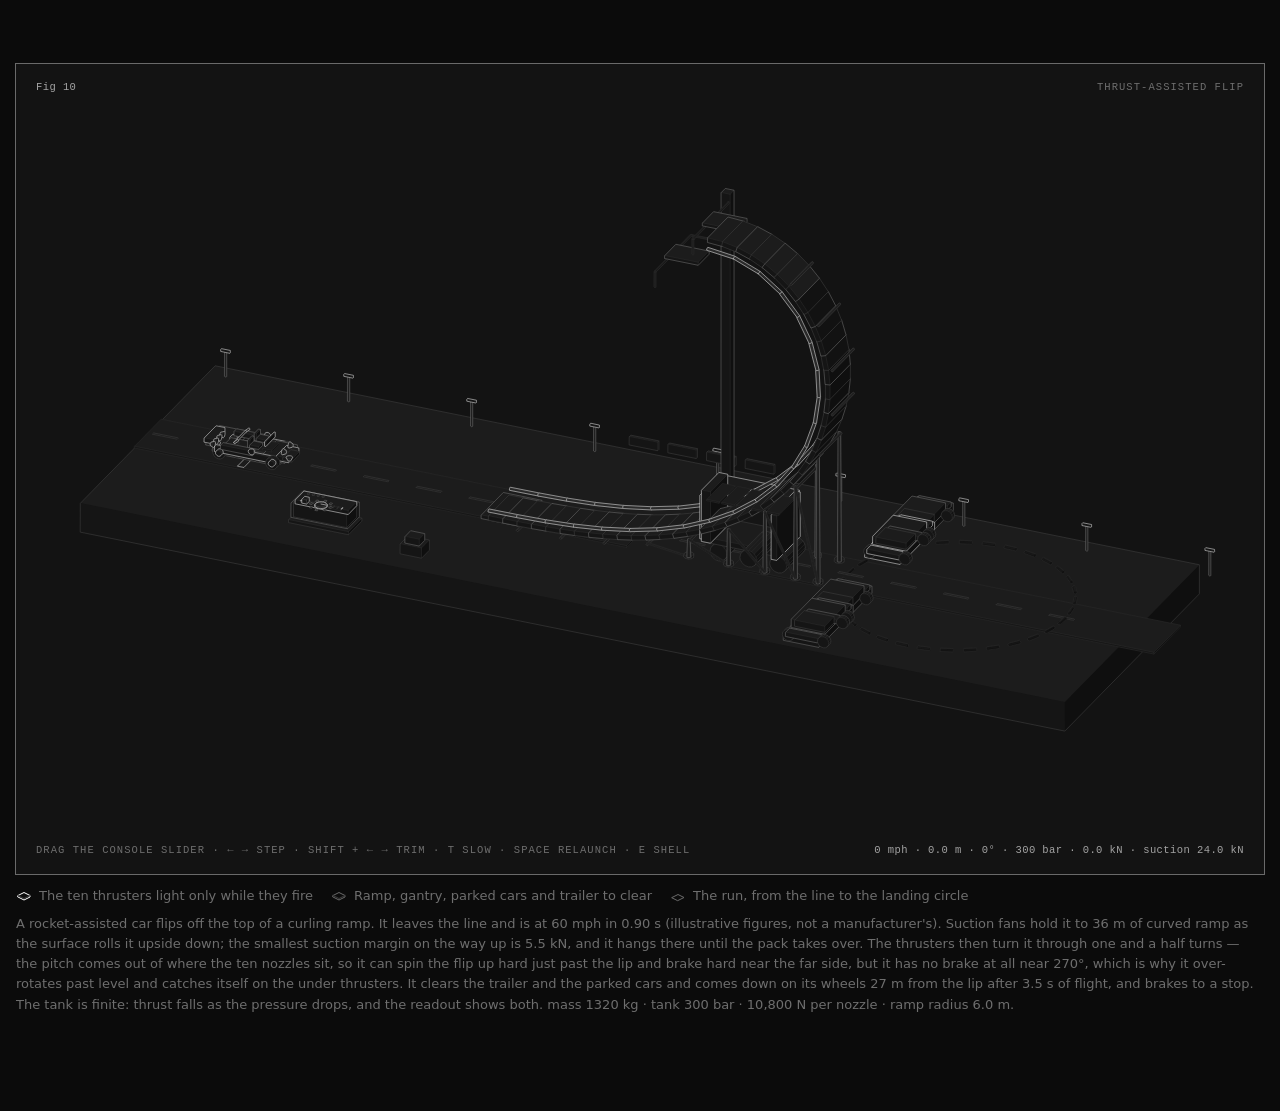
==== index.html @ 1cd58489 "Fit the run controls: keys work without clicking, console drag only on the console - bind the keys t" ====
<!doctype html><html lang="en"><head><meta charset="utf-8"><meta name="viewport" content="width=device-width, initial-scale=1"><title>Thrust-assisted flip</title><style>
.iso{
  --anatomy-page:#0b0b0b;--anatomy-card:#131313;--anatomy-text:#a3a3a3;--anatomy-strong:#e6e6e6;--anatomy-muted:#6e6e6e;
  --anatomy-paper:#131313;--anatomy-face:#1b1b1b;--anatomy-top:#1c1c1c;
  --anatomy-shade-0:#0f0f0f;--anatomy-shade-1:#121212;--anatomy-shade-2:#151515;--anatomy-shade-3:#181818;
  --anatomy-lit-top:#262626;--anatomy-lit-shade:#1d1d1d;
  --anatomy-hi:#d4d4d4;--anatomy-mid:#6a6a6a;--anatomy-lo:#3e3e3e;--anatomy-faint:#2a2a2a;--anatomy-lit:#ffffff;
  --anatomy-halo:#050505;--anatomy-halo-opacity:.9;--anatomy-dot:#e6e6e6;
  --anatomy-red:#ff6b6b;--anatomy-green:#6be0a0;--anatomy-blue:#6b9bff;
  --anatomy-weight:.6px;--anatomy-ease:cubic-bezier(.32,.72,0,1);
  --anatomy-mono:ui-monospace,"SF Mono",Menlo,Consolas,monospace;
  --anatomy-lift:inset 0 1px 0 0 #ffffff0a,inset 0 0 0 1px #ffffff06,0 0 0 1px #00000026,0 1px 1px -.5px #00000014,0 3px 3px -1.5px #00000014,0 6px 6px -3px #00000014,0 12px 12px -6px #00000014;
}
.iso[data-theme="light"]{
  --anatomy-page:#f2f2ef;--anatomy-card:#fbfbfa;--anatomy-text:#57575a;--anatomy-strong:#18181a;--anatomy-muted:#8c8c90;
  --anatomy-paper:#fbfbfa;--anatomy-face:#ffffff;--anatomy-top:#ffffff;
  --anatomy-shade-0:#dcdcd9;--anatomy-shade-1:#e5e5e2;--anatomy-shade-2:#ededea;--anatomy-shade-3:#f4f4f1;
  --anatomy-lit-top:#ffffff;--anatomy-lit-shade:#eeeeeb;
  --anatomy-hi:#26262a;--anatomy-mid:#8a8a8f;--anatomy-lo:#b4b4b8;--anatomy-faint:#d4d4d6;--anatomy-lit:#000000;
  --anatomy-halo:#8a8a80;--anatomy-halo-opacity:.32;--anatomy-dot:#3a3a3e;
  --anatomy-red:#e5484d;--anatomy-green:#30a46c;--anatomy-blue:#3e63dd;
  --anatomy-lift:inset 0 1px 0 0 #ffffff,0 0 0 1px #0000000f,0 1px 1px -.5px #0000000a,0 3px 3px -1.5px #0000000a,0 6px 6px -3px #0000000a,0 12px 12px -6px #0000000a;
}
.iso-svg{display:block;width:100%;height:auto;overflow:visible}
.iso-svg path,.iso-svg circle{vector-effect:non-scaling-stroke}
.iso-fill{fill:var(--anatomy-paper);stroke:none}
.iso-solid[data-lit]>.iso-fill{fill:var(--anatomy-face)}
.iso-shade,.iso-top{stroke:none}
.iso-shade[data-shade="0"]{fill:var(--anatomy-shade-0)}
.iso-shade[data-shade="1"]{fill:var(--anatomy-shade-1)}
.iso-shade[data-shade="2"]{fill:var(--anatomy-shade-2)}
.iso-shade[data-shade="3"]{fill:var(--anatomy-shade-3)}
.iso-top{fill:var(--anatomy-top)}
.iso-solid[data-lit]>.iso-top{fill:var(--anatomy-lit-top)}
.iso-solid[data-lit]>.iso-shade{fill:var(--anatomy-lit-shade)}
.iso-solid[data-seamless]>.iso-shade,.iso-solid[data-seamless]>.iso-top{stroke-width:.4;stroke-linejoin:round}
.iso-solid[data-seamless]>.iso-shade[data-shade="0"]{stroke:var(--anatomy-shade-0)}
.iso-solid[data-seamless]>.iso-shade[data-shade="1"]{stroke:var(--anatomy-shade-1)}
.iso-solid[data-seamless]>.iso-shade[data-shade="2"]{stroke:var(--anatomy-shade-2)}
.iso-solid[data-seamless]>.iso-shade[data-shade="3"]{stroke:var(--anatomy-shade-3)}
.iso-solid[data-seamless]>.iso-top{stroke:var(--anatomy-top)}
.iso-solid[data-seamless][data-lit]>.iso-top{stroke:var(--anatomy-lit-top)}
.iso-solid[data-seamless][data-lit]>.iso-shade{stroke:var(--anatomy-lit-shade)}
.iso-solid[data-lit]>.iso-edge{stroke:var(--anatomy-lit)}
.iso-halo{fill:var(--anatomy-halo);stroke:none;filter:blur(9px);opacity:var(--anatomy-halo-opacity);transform:translateY(3px)}
.iso-line{fill:none;stroke:var(--anatomy-lo);stroke-width:var(--anatomy-weight);stroke-linecap:round;stroke-linejoin:round}
.iso-line[data-tone="hi"]{stroke:var(--anatomy-hi)}
.iso-line[data-tone="mid"]{stroke:var(--anatomy-mid)}
.iso-line[data-tone="lo"]{stroke:var(--anatomy-lo)}
.iso-line[data-tone="faint"]{stroke:var(--anatomy-faint)}
.iso-line[data-tone="lit"]{stroke:var(--anatomy-lit)}
.iso-line[data-tone="red"]{stroke:var(--anatomy-red)}
.iso-line[data-tone="green"]{stroke:var(--anatomy-green)}
.iso-line[data-tone="blue"]{stroke:var(--anatomy-blue)}
.iso-line[data-dotted]{stroke-dasharray:.01 3.5;stroke-width:1}
.iso-line[data-dashed]{stroke-dasharray:3 3}
.iso-line[data-flow]{stroke-dasharray:2 6}
.iso-wire-end{fill:var(--anatomy-paper);stroke:var(--anatomy-lo);stroke-width:var(--anatomy-weight)}
.iso-wire[data-tone="hi"] .iso-wire-end{stroke:var(--anatomy-hi)}
.iso-wire[data-tone="mid"] .iso-wire-end{stroke:var(--anatomy-mid)}
.iso-wire[data-tone="faint"] .iso-wire-end{stroke:var(--anatomy-faint)}
.iso-wire[data-tone="lit"] .iso-wire-end{stroke:var(--anatomy-lit)}
.iso-dots circle{fill:var(--anatomy-dot);stroke:none;opacity:.32}
.iso-dots[data-tone="hi"] circle{opacity:.85}
.iso-dots[data-tone="mid"] circle{opacity:.45}
.iso-dots[data-tone="lo"] circle{opacity:.22}
.iso-dots[data-tone="faint"] circle{opacity:.12}
.iso-face-text{fill:var(--anatomy-mid);font-family:var(--anatomy-mono);letter-spacing:.04em}
.iso-face-text[data-tone="hi"]{fill:var(--anatomy-hi)}
.iso-face-text[data-tone="lo"]{fill:var(--anatomy-lo)}
.iso-face-text[data-tone="faint"]{fill:var(--anatomy-faint)}
.tb-body{fill:var(--anatomy-shade-2);stroke:none}
.tb-shine{fill:var(--anatomy-top);stroke:none}
.tb-shade{fill:var(--anatomy-shade-0);stroke:none}
.tb-ring{fill:none;stroke:var(--anatomy-lo);stroke-width:.45;stroke-linecap:butt;stroke-linejoin:round}
.tb-ring[data-tone="mid"]{stroke:var(--anatomy-mid)}
.tb-ring[data-tone="faint"]{stroke:var(--anatomy-faint)}
.tb-ring[data-tone="hi"]{stroke:var(--anatomy-hi)}
@keyframes iso-flow{to{stroke-dashoffset:-32}}
@keyframes iso-pulse{0%,100%{opacity:.18}12%{opacity:1}40%{opacity:.18}}
.iso-line[data-flow]{animation:iso-flow 1600ms linear infinite}
.iso-dots circle[data-pulse]{animation:iso-pulse 1600ms steps(1,end) infinite;animation-delay:var(--pulse-at,0ms)}
.iso-figure{margin:32px 0 36px}
.iso-plate{position:relative;padding:52px 24px;border-radius:0;background:var(--anatomy-card);box-shadow:0 0 0 1px var(--anatomy-mid);--anatomy-paper:var(--anatomy-card)}
.iso-plate-corners{position:absolute;inset:18px 20px;pointer-events:none}
.iso-plate-corner{position:absolute;color:var(--anatomy-muted);font-family:var(--anatomy-mono);font-size:10.5px;line-height:1;letter-spacing:.04em;white-space:nowrap}
.iso-plate-corner[data-corner="fig"]{top:0;left:0;color:var(--anatomy-text)}
.iso-plate-corner[data-corner="title"]{top:0;right:0;text-transform:uppercase;letter-spacing:.1em}
.iso-plate-corner[data-corner="hint"]{bottom:0;left:0;text-transform:uppercase;letter-spacing:.1em}
.iso-plate-corner[data-corner="readout"]{right:0;bottom:0;color:var(--anatomy-text);font-variant-numeric:tabular-nums}
.iso-plate .iso-svg{margin:0 auto}
.iso-legend{display:grid;gap:8px;margin-top:12px;color:var(--anatomy-muted);font-size:13px;line-height:1.55}
.iso-keys{display:flex;flex-wrap:wrap;gap:6px 18px}
.iso-key{display:inline-flex;align-items:center;gap:7px}
.iso-swatch{width:16px;height:10px;flex:none;overflow:visible}
.iso-swatch path{fill:none;stroke:var(--anatomy-hi);stroke-width:1;vector-effect:non-scaling-stroke;stroke-linejoin:round;stroke-linecap:round}
.iso-swatch[data-mark="raised"] path,.iso-swatch[data-mark="flat"] path{stroke:var(--anatomy-mid)}
.iso-swatch[data-mark="lit"] path{stroke:var(--anatomy-lit)}
.iso-swatch[data-mark="dim"] path{stroke:var(--anatomy-lo)}
.iso-swatch[data-mark="dotted"] path{stroke-dasharray:.01 3;stroke-width:1.4}
.iso-swatch[data-mark="dashed"] path{stroke-dasharray:3 2.5}
.iso-swatch[data-mark="red"] path{stroke:var(--anatomy-red)}
.iso-swatch[data-mark="green"] path{stroke:var(--anatomy-green)}
.iso-swatch[data-mark="blue"] path{stroke:var(--anatomy-blue)}
.iso-swatch-crease{stroke:var(--anatomy-lo)!important}
@media (max-width:560px){.iso-plate{padding:48px 12px 70px}.iso-plate-corner[data-corner="hint"]{bottom:18px}}
@media (prefers-reduced-motion:reduce){.iso-line[data-flow],.iso-dots circle[data-pulse]{animation:none}}

*{box-sizing:border-box}
html{color-scheme:dark}
body[data-theme="light"]{color-scheme:light}
body{margin:0;background:var(--anatomy-page);color:var(--anatomy-text);font:14px/1.6 ui-sans-serif,system-ui,-apple-system,"Segoe UI",sans-serif;-webkit-font-smoothing:antialiased}
.iso-page{width:min(1420px,100% - 32px);margin:64px auto 96px}
</style></head><body class="iso" data-theme="dark"><main class="iso-page"><style>/* The thrust-assisted flip: a single diorama SVG with the car re-posed every
   frame, and two WebGL plume layers — one behind the drawing, one in front of
   it. Dark theme: the plumes are added light, so they screen. */

.rr .iso-plate {
  overflow: hidden;
}

.rr-stage {
  position: relative;
  touch-action: pan-y;
  -webkit-tap-highlight-color: transparent;
  user-select: none;
  -webkit-user-select: none;
  cursor: crosshair;
}

/* the SVG is the layout: it sets the height, the canvases ride on top */
.rr-stage > svg {
  display: block;
  width: 100%;
  height: auto;
}

.rr-stage > .rr-stage-svg {
  position: relative;
  z-index: 2;
}

.rr-stage > .rr-layer {
  position: absolute;
  inset: 0;
  width: 100%;
  height: 100% !important;
  pointer-events: none;
}

/* the floor sits under the back plume, so an away-pointing exhaust shows
   against it; the ramp, props and car sit over the back plume */
.rr-stage > .rr-ground-svg {
  position: absolute;
  z-index: 0;
}

.rr-stage > .rr-gl-back {
  z-index: 1;
}

.rr-stage > .rr-gl-front {
  z-index: 3;
}

/* the exhaust is drawn as light; on the dark card it adds */
.iso:not([data-theme="light"]) .rr-gl {
  mix-blend-mode: screen;
}

.rr-stage[data-gl] .rr-plume-fb {
  display: none;
}

/* the SVG plume, only while WebGL is unavailable */
.rr-plume-fb .rr-fb {
  fill: none;
  stroke: var(--anatomy-lit);
  stroke-width: 1.2;
  stroke-linecap: round;
  opacity: 0.7;
}

/* the shell fades away to show the tank, its plumbing and the nozzle bells */
.rr-stage-svg [data-inner] {
  opacity: var(--rr-inner, 0);
  transition: opacity 260ms var(--anatomy-ease);
}

.rr-said {
  position: absolute;
  width: 1px;
  height: 1px;
  overflow: hidden;
  clip-path: inset(50%);
  white-space: nowrap;
}

.rr-stage:focus-visible {
  outline: 1px solid var(--anatomy-muted);
  outline-offset: 6px;
}

@media (prefers-reduced-motion: reduce) {
  .rr-stage-svg [data-inner] {
    transition: none;
  }
}

@media (max-width: 560px) {
  .rr .iso-plate {
    padding: 48px 6px 70px;
  }

  .rr-stage {
    width: 116%;
    margin: -7% -8% -3%;
  }

  .rr-stage:focus-visible {
    outline: none;
  }

  .rr .iso-plate:has(.rr-stage:focus-visible) {
    outline: 1px solid var(--anatomy-muted);
    outline-offset: 4px;
  }
}
</style><div class="rr"><figure class="iso-figure"><div class="iso-plate"><div class="iso-plate-corners" aria-hidden="true"><span class="iso-plate-corner" data-corner="fig">Fig 10</span><span class="iso-plate-corner" data-corner="title">Thrust-assisted flip</span><span class="iso-plate-corner" data-corner="hint">drag the console slider · ← → step · shift + ← → trim · T slow · Space relaunch · E shell</span><span class="iso-plate-corner" data-corner="readout" data-readout>0 mph · 0.0 m · 0° · 300 bar · 0.0 kN · suction 24.0 kN</span></div><div class="rr-stage" tabindex="0" role="slider" aria-roledescription="run control" aria-valuemin="0" aria-valuemax="100" aria-valuenow="0" aria-label="Thrust-assisted flip. The run plays on a loop. Drag the console slider, or press the left and right arrow keys, to step through the run; the tour pauses while you step and picks up again a few seconds later. Press T to slow to one twentieth, then one hundredth. Press Space to relaunch. Hold shift with the left and right arrow keys before the launch to trim the flip and over-rotate it. Press E to fade the body shell."><span class="rr-said" aria-live="polite"></span><svg xmlns="http://www.w3.org/2000/svg" class="iso-svg rr-layer rr-ground-svg" viewBox="0 0 1360 800" aria-hidden="true"><g class="iso-solid"><path class="iso-fill" d="M46 438.6L198.5 283.1L1314 508.6L1314 541.6L1161.5 697.1L46 471.7Z"/><path class="iso-shade" data-shade="0" d="M1314 541.6L1161.5 697.1L1161.5 664.1L1314 508.6Z"/><path class="iso-shade" data-shade="2" d="M1161.5 697.1L46 471.7L46 438.6L1161.5 664.1Z"/><path class="iso-top" d="M198.5 283.1L1314 508.6L1161.5 664.1L46 438.6Z"/><path class="iso-line iso-edge" data-tone="lo" d="M46 438.6L198.5 283.1L1314 508.6L1314 541.6L1161.5 697.1L46 471.7Z"/></g><g class="iso-solid"><path class="iso-fill" d="M209.4 266.2L209.8 265.7L210.9 265.7L211.6 266.1L211.6 295.2L211.1 295.7L210 295.7L209.4 295.3Z"/><path class="iso-shade" data-shade="0" d="M211.6 295.2L211.1 295.7L211.1 266.5L211.6 266.1Z"/><path class="iso-shade" data-shade="1" d="M211.1 295.7L210 295.7L210 266.6L211.1 266.5Z"/><path class="iso-shade" data-shade="3" d="M210 295.7L209.4 295.3L209.4 266.2L210 266.6Z"/><path class="iso-top" d="M210 266.6L209.4 266.2L209.8 265.7L210.9 265.7L211.6 266.1L211.1 266.5Z"/><path class="iso-line iso-crease" data-tone="faint" d="M210 266.6L209.4 266.2M210 295.7L210 266.6M211.1 295.7L211.1 266.5M211.6 266.1L211.1 266.5M210 266.6L211.1 266.5"/><path class="iso-line iso-edge" data-tone="mid" d="M209.4 266.2L209.8 265.7L210.9 265.7L211.6 266.1L211.6 295.2L211.1 295.7L210 295.7L209.4 295.3Z"/></g><g class="iso-solid"><path class="iso-fill" d="M205.2 264.2L205.8 263.7L215.7 265.7L215.7 268.4L215.2 269L205.2 266.9Z"/><path class="iso-shade" data-shade="0" d="M215.7 268.4L215.2 269L215.2 266.2L215.7 265.7Z"/><path class="iso-shade" data-shade="2" d="M215.2 269L205.2 266.9L205.2 264.2L215.2 266.2Z"/><path class="iso-top" d="M205.8 263.7L215.7 265.7L215.2 266.2L205.2 264.2Z"/><path class="iso-line iso-edge" data-tone="hi" d="M205.2 264.2L205.8 263.7L215.7 265.7L215.7 268.4L215.2 269L205.2 266.9Z"/></g><g class="iso-solid"><path class="iso-fill" d="M348.8 294.4L349.3 293.9L350.4 293.9L351 294.3L351 323.4L350.5 323.9L349.5 323.9L348.8 323.5Z"/><path class="iso-shade" data-shade="0" d="M351 323.4L350.5 323.9L350.5 294.7L351 294.3Z"/><path class="iso-shade" data-shade="1" d="M350.5 323.9L349.5 323.9L349.5 294.8L350.5 294.7Z"/><path class="iso-shade" data-shade="3" d="M349.5 323.9L348.8 323.5L348.8 294.4L349.5 294.8Z"/><path class="iso-top" d="M349.5 294.8L348.8 294.4L349.3 293.9L350.4 293.9L351 294.3L350.5 294.7Z"/><path class="iso-line iso-crease" data-tone="faint" d="M349.5 294.8L348.8 294.4M349.5 323.9L349.5 294.8M350.5 323.9L350.5 294.7M351 294.3L350.5 294.7M349.5 294.8L350.5 294.7"/><path class="iso-line iso-edge" data-tone="mid" d="M348.8 294.4L349.3 293.9L350.4 293.9L351 294.3L351 323.4L350.5 323.9L349.5 323.9L348.8 323.5Z"/></g><g class="iso-solid"><path class="iso-fill" d="M344.7 292.4L345.2 291.9L355.2 293.9L355.2 296.6L354.6 297.1L344.7 295.1Z"/><path class="iso-shade" data-shade="0" d="M355.2 296.6L354.6 297.1L354.6 294.4L355.2 293.9Z"/><path class="iso-shade" data-shade="2" d="M354.6 297.1L344.7 295.1L344.7 292.4L354.6 294.4Z"/><path class="iso-top" d="M345.2 291.9L355.2 293.9L354.6 294.4L344.7 292.4Z"/><path class="iso-line iso-edge" data-tone="hi" d="M344.7 292.4L345.2 291.9L355.2 293.9L355.2 296.6L354.6 297.1L344.7 295.1Z"/></g><g class="iso-solid"><path class="iso-fill" d="M107.2 374.3L137.3 343.6L695.1 456.3L695.1 458.2L664.9 489L107.2 376.3Z"/><path class="iso-shade" data-shade="0" d="M695.1 458.2L664.9 489L664.9 487L695.1 456.3Z"/><path class="iso-shade" data-shade="2" d="M664.9 489L107.2 376.3L107.2 374.3L664.9 487Z"/><path class="iso-top" d="M137.3 343.6L695.1 456.3L664.9 487L107.2 374.3Z"/><path class="iso-line iso-crease" data-tone="faint" d="M695.1 456.3L664.9 487M664.9 487L107.2 374.3M664.9 489L664.9 487"/><path class="iso-line iso-edge" data-tone="faint" d="M107.2 374.3L137.3 343.6L695.1 456.3L695.1 458.2L664.9 489L107.2 376.3Z"/></g><g class="iso-solid"><path class="iso-fill" d="M488.3 322.5L488.7 322.1L489.8 322L490.4 322.4L490.4 351.6L490 352L488.9 352.1L488.3 351.7Z"/><path class="iso-shade" data-shade="0" d="M490.4 351.6L490 352L490 322.9L490.4 322.4Z"/><path class="iso-shade" data-shade="1" d="M490 352L488.9 352.1L488.9 322.9L490 322.9Z"/><path class="iso-shade" data-shade="3" d="M488.9 352.1L488.3 351.7L488.3 322.5L488.9 322.9Z"/><path class="iso-top" d="M488.9 322.9L488.3 322.5L488.7 322.1L489.8 322L490.4 322.4L490 322.9Z"/><path class="iso-line iso-crease" data-tone="faint" d="M488.9 322.9L488.3 322.5M488.9 352.1L488.9 322.9M490 352L490 322.9M490.4 322.4L490 322.9M488.9 322.9L490 322.9"/><path class="iso-line iso-edge" data-tone="mid" d="M488.3 322.5L488.7 322.1L489.8 322L490.4 322.4L490.4 351.6L490 352L488.9 352.1L488.3 351.7Z"/></g><g class="iso-solid"><path class="iso-fill" d="M484.1 320.6L484.6 320.1L494.6 322.1L494.6 324.8L494.1 325.3L484.1 323.3Z"/><path class="iso-shade" data-shade="0" d="M494.6 324.8L494.1 325.3L494.1 322.6L494.6 322.1Z"/><path class="iso-shade" data-shade="2" d="M494.1 325.3L484.1 323.3L484.1 320.6L494.1 322.6Z"/><path class="iso-top" d="M484.6 320.1L494.6 322.1L494.1 322.6L484.1 320.6Z"/><path class="iso-line iso-edge" data-tone="hi" d="M484.1 320.6L484.6 320.1L494.6 322.1L494.6 324.8L494.1 325.3L484.1 323.3Z"/></g><g class="iso-solid"><path class="iso-fill" d="M127.7 360.3L128.8 359.2L156.7 364.8L156.7 365.2L155.6 366.3L127.7 360.7Z"/><path class="iso-shade" data-shade="0" d="M156.7 365.2L155.6 366.3L155.6 365.9L156.7 364.8Z"/><path class="iso-shade" data-shade="2" d="M155.6 366.3L127.7 360.7L127.7 360.3L155.6 365.9Z"/><path class="iso-top" d="M128.8 359.2L156.7 364.8L155.6 365.9L127.7 360.3Z"/><path class="iso-line iso-edge" data-tone="lo" d="M127.7 360.3L128.8 359.2L156.7 364.8L156.7 365.2L155.6 366.3L127.7 360.7Z"/></g><g class="iso-solid"><path class="iso-fill" d="M224.1 396.5L252.5 367.5L259.5 368.9L259.5 369.3L231.1 398.3L224.1 396.9Z"/><path class="iso-shade" data-shade="0" d="M259.5 369.3L231.1 398.3L231.1 397.9L259.5 368.9Z"/><path class="iso-shade" data-shade="2" d="M231.1 398.3L224.1 396.9L224.1 396.5L231.1 397.9Z"/><path class="iso-top" d="M252.5 367.5L259.5 368.9L231.1 397.9L224.1 396.5Z"/><path class="iso-line iso-edge" data-tone="hi" d="M224.1 396.5L252.5 367.5L259.5 368.9L259.5 369.3L231.1 398.3L224.1 396.9Z"/></g><g class="iso-solid"><path class="iso-fill" d="M187.5 372.4L188.5 371.3L216.4 376.9L216.4 377.3L215.4 378.4L187.5 372.8Z"/><path class="iso-shade" data-shade="0" d="M216.4 377.3L215.4 378.4L215.4 378L216.4 376.9Z"/><path class="iso-shade" data-shade="2" d="M215.4 378.4L187.5 372.8L187.5 372.4L215.4 378Z"/><path class="iso-top" d="M188.5 371.3L216.4 376.9L215.4 378L187.5 372.4Z"/><path class="iso-line iso-edge" data-tone="lo" d="M187.5 372.4L188.5 371.3L216.4 376.9L216.4 377.3L215.4 378.4L187.5 372.8Z"/></g><g class="iso-solid"><path class="iso-fill" d="M627.7 350.7L628.1 350.3L629.2 350.2L629.9 350.6L629.9 379.8L629.4 380.2L628.3 380.3L627.7 379.9Z"/><path class="iso-shade" data-shade="0" d="M629.9 379.8L629.4 380.2L629.4 351.1L629.9 350.6Z"/><path class="iso-shade" data-shade="1" d="M629.4 380.2L628.3 380.3L628.3 351.1L629.4 351.1Z"/><path class="iso-shade" data-shade="3" d="M628.3 380.3L627.7 379.9L627.7 350.7L628.3 351.1Z"/><path class="iso-top" d="M628.3 351.1L627.7 350.7L628.1 350.3L629.2 350.2L629.9 350.6L629.4 351.1Z"/><path class="iso-line iso-crease" data-tone="faint" d="M628.3 351.1L627.7 350.7M628.3 380.3L628.3 351.1M629.4 380.2L629.4 351.1M629.9 350.6L629.4 351.1M628.3 351.1L629.4 351.1"/><path class="iso-line iso-edge" data-tone="mid" d="M627.7 350.7L628.1 350.3L629.2 350.2L629.9 350.6L629.9 379.8L629.4 380.2L628.3 380.3L627.7 379.9Z"/></g><g class="iso-solid"><path class="iso-fill" d="M623.5 348.8L624.1 348.2L634 350.3L634 353L633.5 353.5L623.5 351.5Z"/><path class="iso-shade" data-shade="0" d="M634 353L633.5 353.5L633.5 350.8L634 350.3Z"/><path class="iso-shade" data-shade="2" d="M633.5 353.5L623.5 351.5L623.5 348.8L633.5 350.8Z"/><path class="iso-top" d="M624.1 348.2L634 350.3L633.5 350.8L623.5 348.8Z"/><path class="iso-line iso-edge" data-tone="hi" d="M623.5 348.8L624.1 348.2L634 350.3L634 353L633.5 353.5L623.5 351.5Z"/></g><g class="iso-solid"><path class="iso-fill" d="M247.2 384.5L248.3 383.4L276.2 389L276.2 389.4L275.1 390.5L247.2 384.8Z"/><path class="iso-shade" data-shade="0" d="M276.2 389.4L275.1 390.5L275.1 390.1L276.2 389Z"/><path class="iso-shade" data-shade="2" d="M275.1 390.5L247.2 384.8L247.2 384.5L275.1 390.1Z"/><path class="iso-top" d="M248.3 383.4L276.2 389L275.1 390.1L247.2 384.5Z"/><path class="iso-line iso-edge" data-tone="lo" d="M247.2 384.5L248.3 383.4L276.2 389L276.2 389.4L275.1 390.5L247.2 384.8Z"/></g><g class="iso-solid"><path class="iso-fill" d="M307 396.5L308 395.4L335.9 401.1L335.9 401.5L334.9 402.6L307 396.9Z"/><path class="iso-shade" data-shade="0" d="M335.9 401.5L334.9 402.6L334.9 402.2L335.9 401.1Z"/><path class="iso-shade" data-shade="2" d="M334.9 402.6L307 396.9L307 396.5L334.9 402.2Z"/><path class="iso-top" d="M308 395.4L335.9 401.1L334.9 402.2L307 396.5Z"/><path class="iso-line iso-edge" data-tone="lo" d="M307 396.5L308 395.4L335.9 401.1L335.9 401.5L334.9 402.6L307 396.9Z"/></g><g class="iso-solid"><path class="iso-fill" d="M767.1 378.9L767.6 378.5L768.6 378.4L769.3 378.8L769.3 408L768.8 408.4L767.8 408.5L767.1 408.1Z"/><path class="iso-shade" data-shade="0" d="M769.3 408L768.8 408.4L768.8 379.3L769.3 378.8Z"/><path class="iso-shade" data-shade="1" d="M768.8 408.4L767.8 408.5L767.8 379.3L768.8 379.3Z"/><path class="iso-shade" data-shade="3" d="M767.8 408.5L767.1 408.1L767.1 378.9L767.8 379.3Z"/><path class="iso-top" d="M767.8 379.3L767.1 378.9L767.6 378.5L768.6 378.4L769.3 378.8L768.8 379.3Z"/><path class="iso-line iso-crease" data-tone="faint" d="M767.8 379.3L767.1 378.9M767.8 408.5L767.8 379.3M768.8 408.4L768.8 379.3M769.3 378.8L768.8 379.3M767.8 379.3L768.8 379.3"/><path class="iso-line iso-edge" data-tone="mid" d="M767.1 378.9L767.6 378.5L768.6 378.4L769.3 378.8L769.3 408L768.8 408.4L767.8 408.5L767.1 408.1Z"/></g><g class="iso-solid"><path class="iso-fill" d="M366.7 408.6L367.8 407.5L395.7 413.2L395.7 413.6L394.6 414.6L366.7 409Z"/><path class="iso-shade" data-shade="0" d="M395.7 413.6L394.6 414.6L394.6 414.2L395.7 413.2Z"/><path class="iso-shade" data-shade="2" d="M394.6 414.6L366.7 409L366.7 408.6L394.6 414.2Z"/><path class="iso-top" d="M367.8 407.5L395.7 413.2L394.6 414.2L366.7 408.6Z"/><path class="iso-line iso-edge" data-tone="lo" d="M366.7 408.6L367.8 407.5L395.7 413.2L395.7 413.6L394.6 414.6L366.7 409Z"/></g><g class="iso-solid"><path class="iso-fill" d="M763 377L763.5 376.4L773.5 378.4L773.5 381.2L772.9 381.7L763 379.7Z"/><path class="iso-shade" data-shade="0" d="M773.5 381.2L772.9 381.7L772.9 379L773.5 378.4Z"/><path class="iso-shade" data-shade="2" d="M772.9 381.7L763 379.7L763 377L772.9 379Z"/><path class="iso-top" d="M763.5 376.4L773.5 378.4L772.9 379L763 377Z"/><path class="iso-line iso-edge" data-tone="hi" d="M763 377L763.5 376.4L773.5 378.4L773.5 381.2L772.9 381.7L763 379.7Z"/></g><g class="iso-solid"><path class="iso-fill" d="M426.5 420.7L427.6 419.6L455.4 425.2L455.4 425.6L454.4 426.7L426.5 421.1Z"/><path class="iso-shade" data-shade="0" d="M455.4 425.6L454.4 426.7L454.4 426.3L455.4 425.2Z"/><path class="iso-shade" data-shade="2" d="M454.4 426.7L426.5 421.1L426.5 420.7L454.4 426.3Z"/><path class="iso-top" d="M427.6 419.6L455.4 425.2L454.4 426.3L426.5 420.7Z"/><path class="iso-line iso-edge" data-tone="lo" d="M426.5 420.7L427.6 419.6L455.4 425.2L455.4 425.6L454.4 426.7L426.5 421.1Z"/></g><g class="iso-solid"><path class="iso-fill" d="M486.3 432.8L487.3 431.7L515.2 437.3L515.2 437.7L514.1 438.8L486.3 433.2Z"/><path class="iso-shade" data-shade="0" d="M515.2 437.7L514.1 438.8L514.1 438.4L515.2 437.3Z"/><path class="iso-shade" data-shade="2" d="M514.1 438.8L486.3 433.2L486.3 432.8L514.1 438.4Z"/><path class="iso-top" d="M487.3 431.7L515.2 437.3L514.1 438.4L486.3 432.8Z"/><path class="iso-line iso-edge" data-tone="lo" d="M486.3 432.8L487.3 431.7L515.2 437.3L515.2 437.7L514.1 438.8L486.3 433.2Z"/></g><g class="iso-solid"><path class="iso-fill" d="M906.6 407.1L907 406.6L908.1 406.6L908.7 407L908.7 436.1L908.3 436.6L907.2 436.6L906.6 436.2Z"/><path class="iso-shade" data-shade="0" d="M908.7 436.1L908.3 436.6L908.3 407.4L908.7 407Z"/><path class="iso-shade" data-shade="1" d="M908.3 436.6L907.2 436.6L907.2 407.5L908.3 407.4Z"/><path class="iso-shade" data-shade="3" d="M907.2 436.6L906.6 436.2L906.6 407.1L907.2 407.5Z"/><path class="iso-top" d="M907.2 407.5L906.6 407.1L907 406.6L908.1 406.6L908.7 407L908.3 407.4Z"/><path class="iso-line iso-crease" data-tone="faint" d="M907.2 407.5L906.6 407.1M907.2 436.6L907.2 407.5M908.3 436.6L908.3 407.4M908.7 407L908.3 407.4M907.2 407.5L908.3 407.4"/><path class="iso-line iso-edge" data-tone="mid" d="M906.6 407.1L907 406.6L908.1 406.6L908.7 407L908.7 436.1L908.3 436.6L907.2 436.6L906.6 436.2Z"/></g><g class="iso-solid"><path class="iso-fill" d="M902.4 405.1L902.9 404.6L912.9 406.6L912.9 409.3L912.4 409.9L902.4 407.9Z"/><path class="iso-shade" data-shade="0" d="M912.9 409.3L912.4 409.9L912.4 407.2L912.9 406.6Z"/><path class="iso-shade" data-shade="2" d="M912.4 409.9L902.4 407.9L902.4 405.1L912.4 407.2Z"/><path class="iso-top" d="M902.9 404.6L912.9 406.6L912.4 407.2L902.4 405.1Z"/><path class="iso-line iso-edge" data-tone="hi" d="M902.4 405.1L902.9 404.6L912.9 406.6L912.9 409.3L912.4 409.9L902.4 407.9Z"/></g><g class="iso-solid"><path class="iso-fill" d="M546 444.8L547.1 443.8L575 449.4L575 449.8L573.9 450.9L546 445.2Z"/><path class="iso-shade" data-shade="0" d="M575 449.8L573.9 450.9L573.9 450.5L575 449.4Z"/><path class="iso-shade" data-shade="2" d="M573.9 450.9L546 445.2L546 444.8L573.9 450.5Z"/><path class="iso-top" d="M547.1 443.8L575 449.4L573.9 450.5L546 444.8Z"/><path class="iso-line iso-edge" data-tone="lo" d="M546 444.8L547.1 443.8L575 449.4L575 449.8L573.9 450.9L546 445.2Z"/></g><g class="iso-solid"><path class="iso-fill" d="M605.8 456.9L606.8 455.8L634.7 461.5L634.7 461.9L633.7 463L605.8 457.3Z"/><path class="iso-shade" data-shade="0" d="M634.7 461.9L633.7 463L633.7 462.6L634.7 461.5Z"/><path class="iso-shade" data-shade="2" d="M633.7 463L605.8 457.3L605.8 456.9L633.7 462.6Z"/><path class="iso-top" d="M606.8 455.8L634.7 461.5L633.7 462.6L605.8 456.9Z"/><path class="iso-line iso-edge" data-tone="lo" d="M605.8 456.9L606.8 455.8L634.7 461.5L634.7 461.9L633.7 463L605.8 457.3Z"/></g><g class="iso-solid"><path class="iso-fill" d="M1046 435.3L1046.4 434.8L1047.5 434.8L1048.2 435.2L1048.2 464.3L1047.7 464.8L1046.6 464.8L1046 464.4Z"/><path class="iso-shade" data-shade="0" d="M1048.2 464.3L1047.7 464.8L1047.7 435.6L1048.2 435.2Z"/><path class="iso-shade" data-shade="1" d="M1047.7 464.8L1046.6 464.8L1046.6 435.7L1047.7 435.6Z"/><path class="iso-shade" data-shade="3" d="M1046.6 464.8L1046 464.4L1046 435.3L1046.6 435.7Z"/><path class="iso-top" d="M1046.6 435.7L1046 435.3L1046.4 434.8L1047.5 434.8L1048.2 435.2L1047.7 435.6Z"/><path class="iso-line iso-crease" data-tone="faint" d="M1046.6 435.7L1046 435.3M1046.6 464.8L1046.6 435.7M1047.7 464.8L1047.7 435.6M1048.2 435.2L1047.7 435.6M1046.6 435.7L1047.7 435.6"/><path class="iso-line iso-edge" data-tone="mid" d="M1046 435.3L1046.4 434.8L1047.5 434.8L1048.2 435.2L1048.2 464.3L1047.7 464.8L1046.6 464.8L1046 464.4Z"/></g><g class="iso-solid"><path class="iso-fill" d="M1041.8 433.3L1042.4 432.8L1052.3 434.8L1052.3 437.5L1051.8 438.1L1041.8 436.1Z"/><path class="iso-shade" data-shade="0" d="M1052.3 437.5L1051.8 438.1L1051.8 435.3L1052.3 434.8Z"/><path class="iso-shade" data-shade="2" d="M1051.8 438.1L1041.8 436.1L1041.8 433.3L1051.8 435.3Z"/><path class="iso-top" d="M1042.4 432.8L1052.3 434.8L1051.8 435.3L1041.8 433.3Z"/><path class="iso-line iso-edge" data-tone="hi" d="M1041.8 433.3L1042.4 432.8L1052.3 434.8L1052.3 437.5L1051.8 438.1L1041.8 436.1Z"/></g><g class="iso-solid"><path class="iso-fill" d="M665.5 469L666.6 467.9L694.5 473.6L694.5 473.9L693.4 475L665.5 469.4Z"/><path class="iso-shade" data-shade="0" d="M694.5 473.9L693.4 475L693.4 474.6L694.5 473.6Z"/><path class="iso-shade" data-shade="2" d="M693.4 475L665.5 469.4L665.5 469L693.4 474.6Z"/><path class="iso-top" d="M666.6 467.9L694.5 473.6L693.4 474.6L665.5 469Z"/><path class="iso-line iso-edge" data-tone="lo" d="M665.5 469L666.6 467.9L694.5 473.6L694.5 473.9L693.4 475L665.5 469.4Z"/></g><g class="iso-solid"><path class="iso-fill" d="M784.4 511.2L814.6 480.5L1292.6 577.1L1292.6 579L1262.5 609.8L784.4 513.1Z"/><path class="iso-shade" data-shade="0" d="M1292.6 579L1262.5 609.8L1262.5 607.8L1292.6 577.1Z"/><path class="iso-shade" data-shade="2" d="M1262.5 609.8L784.4 513.1L784.4 511.2L1262.5 607.8Z"/><path class="iso-top" d="M814.6 480.5L1292.6 577.1L1262.5 607.8L784.4 511.2Z"/><path class="iso-line iso-crease" data-tone="faint" d="M1292.6 577.1L1262.5 607.8M1262.5 607.8L784.4 511.2M1262.5 609.8L1262.5 607.8"/><path class="iso-line iso-edge" data-tone="faint" d="M784.4 511.2L814.6 480.5L1292.6 577.1L1292.6 579L1262.5 609.8L784.4 513.1Z"/></g><g class="iso-solid"><path class="iso-fill" d="M725.3 481.1L726.3 480L754.2 485.6L754.2 486L753.2 487.1L725.3 481.5Z"/><path class="iso-shade" data-shade="0" d="M754.2 486L753.2 487.1L753.2 486.7L754.2 485.6Z"/><path class="iso-shade" data-shade="2" d="M753.2 487.1L725.3 481.5L725.3 481.1L753.2 486.7Z"/><path class="iso-top" d="M726.3 480L754.2 485.6L753.2 486.7L725.3 481.1Z"/><path class="iso-line iso-edge" data-tone="lo" d="M725.3 481.1L726.3 480L754.2 485.6L754.2 486L753.2 487.1L725.3 481.5Z"/></g><g class="iso-solid"><path class="iso-fill" d="M1041.9 483.7L1042 481.7L1042.2 480.8L1056.7 481.4L1056.8 482.4L1056.7 484.4L1056.5 485.3L1042 484.7Z"/><path class="iso-shade" data-shade="0" d="M1056.8 482.4L1056.7 484.4L1056.5 485.3L1056.5 484.2L1056.5 482.2L1056.7 481.4Z"/><path class="iso-shade" data-shade="1" d="M1042 484.7L1041.9 483.7L1056.5 484.2L1056.5 485.3Z"/><path class="iso-shade" data-shade="2" d="M1041.9 483.7L1042 481.7L1056.5 482.2L1056.5 484.2Z"/><path class="iso-top" d="M1042 481.7L1042.2 480.8L1056.7 481.4L1056.5 482.2Z"/><path class="iso-line iso-edge" data-tone="faint" d="M1041.9 483.7L1042 481.7L1042.2 480.8L1056.7 481.4L1056.8 482.4L1056.7 484.4L1056.5 485.3L1042 484.7Z"/></g><g class="iso-solid"><path class="iso-fill" d="M1015.4 482.8L1015.5 481.7L1030 480.9L1030.3 481.8L1030.4 483.8L1030.3 484.8L1015.8 485.6L1015.5 484.7Z"/><path class="iso-shade" data-shade="1" d="M1015.8 485.6L1015.9 484.5L1030.4 483.8L1030.3 484.8Z"/><path class="iso-shade" data-shade="2" d="M1015.9 484.5L1015.8 482.6L1030.3 481.8L1030.4 483.8Z"/><path class="iso-shade" data-shade="3" d="M1015.5 481.7L1015.8 482.6L1015.9 484.5L1015.8 485.6L1015.5 484.7L1015.4 482.8Z"/><path class="iso-top" d="M1015.8 482.6L1015.5 481.7L1030 480.9L1030.3 481.8Z"/><path class="iso-line iso-edge" data-tone="faint" d="M1015.4 482.8L1015.5 481.7L1030 480.9L1030.3 481.8L1030.4 483.8L1030.3 484.8L1015.8 485.6L1015.5 484.7Z"/></g><g class="iso-solid"><path class="iso-fill" d="M1067.8 485.1L1068.1 483.2L1068.6 482.3L1082.7 484.1L1082.9 485.2L1082.7 487.2L1082.1 488L1068.1 486.2Z"/><path class="iso-shade" data-shade="0" d="M1082.9 485.2L1082.7 487.2L1082.1 488L1081.9 486.9L1082.1 485L1082.7 484.1Z"/><path class="iso-shade" data-shade="1" d="M1068.1 486.2L1067.8 485.1L1081.9 486.9L1082.1 488Z"/><path class="iso-shade" data-shade="3" d="M1067.8 485.1L1068.1 483.2L1082.1 485L1081.9 486.9Z"/><path class="iso-top" d="M1068.1 483.2L1068.6 482.3L1082.7 484.1L1082.1 485Z"/><path class="iso-line iso-edge" data-tone="faint" d="M1067.8 485.1L1068.1 483.2L1068.6 482.3L1082.7 484.1L1082.9 485.2L1082.7 487.2L1082.1 488L1068.1 486.2Z"/></g><g class="iso-solid"><path class="iso-fill" d="M989.5 486L989.8 484.9L1003.7 482.9L1004.3 483.7L1004.6 485.7L1004.3 486.7L990.4 488.8L989.8 487.9Z"/><path class="iso-shade" data-shade="0" d="M990.4 488.8L990.7 487.7L1004.6 485.7L1004.3 486.7Z"/><path class="iso-shade" data-shade="2" d="M990.7 487.7L990.4 485.8L1004.3 483.7L1004.6 485.7Z"/><path class="iso-shade" data-shade="3" d="M989.8 484.9L990.4 485.8L990.7 487.7L990.4 488.8L989.8 487.9L989.5 486Z"/><path class="iso-top" d="M990.4 485.8L989.8 484.9L1003.7 482.9L1004.3 483.7Z"/><path class="iso-line iso-edge" data-tone="faint" d="M989.5 486L989.8 484.9L1003.7 482.9L1004.3 483.7L1004.6 485.7L1004.3 486.7L990.4 488.8L989.8 487.9Z"/></g><g class="iso-solid"><path class="iso-fill" d="M1092.6 488.9L1093.1 487L1094 486.2L1107 489.2L1107.4 490.3L1107 492.2L1106.1 493L1093.1 490Z"/><path class="iso-shade" data-shade="0" d="M1107.4 490.3L1107 492.2L1106.1 493L1105.6 491.9L1106.1 490L1107 489.2Z"/><path class="iso-shade" data-shade="1" d="M1093.1 490L1092.6 488.9L1105.6 491.9L1106.1 493Z"/><path class="iso-shade" data-shade="3" d="M1092.6 488.9L1093.1 487L1106.1 490L1105.6 491.9Z"/><path class="iso-top" d="M1093.1 487L1094 486.2L1107 489.2L1106.1 490Z"/><path class="iso-line iso-edge" data-tone="faint" d="M1092.6 488.9L1093.1 487L1094 486.2L1107 489.2L1107.4 490.3L1107 492.2L1106.1 493L1093.1 490Z"/></g><g class="iso-solid"><path class="iso-fill" d="M965.4 491.5L965.9 490.3L978.7 487.1L979.6 487.9L980.1 489.8L979.6 490.9L966.9 494.1L965.9 493.4Z"/><path class="iso-shade" data-shade="0" d="M966.9 494.1L967.4 493L980.1 489.8L979.6 490.9Z"/><path class="iso-shade" data-shade="2" d="M967.4 493L966.9 491.1L979.6 487.9L980.1 489.8Z"/><path class="iso-shade" data-shade="3" d="M965.9 490.3L966.9 491.1L967.4 493L966.9 494.1L965.9 493.4L965.4 491.5Z"/><path class="iso-top" d="M966.9 491.1L965.9 490.3L978.7 487.1L979.6 487.9Z"/><path class="iso-line iso-edge" data-tone="faint" d="M965.4 491.5L965.9 490.3L978.7 487.1L979.6 487.9L980.1 489.8L979.6 490.9L966.9 494.1L965.9 493.4Z"/></g><g class="iso-solid"><path class="iso-fill" d="M1185.4 463.5L1185.9 463L1186.9 463L1187.6 463.4L1187.6 492.5L1187.1 493L1186.1 493L1185.4 492.6Z"/><path class="iso-shade" data-shade="0" d="M1187.6 492.5L1187.1 493L1187.1 463.8L1187.6 463.4Z"/><path class="iso-shade" data-shade="1" d="M1187.1 493L1186.1 493L1186.1 463.9L1187.1 463.8Z"/><path class="iso-shade" data-shade="3" d="M1186.1 493L1185.4 492.6L1185.4 463.5L1186.1 463.9Z"/><path class="iso-top" d="M1186.1 463.9L1185.4 463.5L1185.9 463L1186.9 463L1187.6 463.4L1187.1 463.8Z"/><path class="iso-line iso-crease" data-tone="faint" d="M1186.1 463.9L1185.4 463.5M1186.1 493L1186.1 463.9M1187.1 493L1187.1 463.8M1187.6 463.4L1187.1 463.8M1186.1 463.9L1187.1 463.8"/><path class="iso-line iso-edge" data-tone="mid" d="M1185.4 463.5L1185.9 463L1186.9 463L1187.6 463.4L1187.6 492.5L1187.1 493L1186.1 493L1185.4 492.6Z"/></g><g class="iso-solid"><path class="iso-fill" d="M785 493.2L786.1 492.1L814 497.7L814 498.1L812.9 499.2L785 493.5Z"/><path class="iso-shade" data-shade="0" d="M814 498.1L812.9 499.2L812.9 498.8L814 497.7Z"/><path class="iso-shade" data-shade="2" d="M812.9 499.2L785 493.5L785 493.2L812.9 498.8Z"/><path class="iso-top" d="M786.1 492.1L814 497.7L812.9 498.8L785 493.2Z"/><path class="iso-line iso-edge" data-tone="lo" d="M785 493.2L786.1 492.1L814 497.7L814 498.1L812.9 499.2L785 493.5Z"/></g><g class="iso-solid"><path class="iso-fill" d="M1115.3 494.7L1116 492.9L1117.2 492.2L1128.6 496.3L1129.2 497.4L1128.6 499.3L1127.4 500L1116 495.9Z"/><path class="iso-shade" data-shade="0" d="M1129.2 497.4L1128.6 499.3L1127.4 500L1126.8 498.8L1127.4 497L1128.6 496.3Z"/><path class="iso-shade" data-shade="1" d="M1116 495.9L1115.3 494.7L1126.8 498.8L1127.4 500Z"/><path class="iso-shade" data-shade="3" d="M1115.3 494.7L1116 492.9L1127.4 497L1126.8 498.8Z"/><path class="iso-top" d="M1116 492.9L1117.2 492.2L1128.6 496.3L1127.4 497Z"/><path class="iso-line iso-edge" data-tone="faint" d="M1115.3 494.7L1116 492.9L1117.2 492.2L1128.6 496.3L1129.2 497.4L1128.6 499.3L1127.4 500L1116 495.9Z"/></g><g class="iso-solid"><path class="iso-fill" d="M944.2 498.9L944.9 497.8L956 493.5L957.2 494.2L957.9 496L957.2 497.2L946.1 501.5L944.9 500.8Z"/><path class="iso-shade" data-shade="0" d="M946.1 501.5L946.8 500.3L957.9 496L957.2 497.2Z"/><path class="iso-shade" data-shade="2" d="M946.8 500.3L946.1 498.4L957.2 494.2L957.9 496ZM944.9 497.8L946.1 498.4L946.8 500.3L946.1 501.5L944.9 500.8L944.2 498.9Z"/><path class="iso-top" d="M946.1 498.4L944.9 497.8L956 493.5L957.2 494.2Z"/><path class="iso-line iso-edge" data-tone="faint" d="M944.2 498.9L944.9 497.8L956 493.5L957.2 494.2L957.9 496L957.2 497.2L946.1 501.5L944.9 500.8Z"/></g><g class="iso-solid"><path class="iso-fill" d="M1181.3 461.5L1181.8 461L1191.8 463L1191.8 465.7L1191.2 466.2L1181.3 464.2Z"/><path class="iso-shade" data-shade="0" d="M1191.8 465.7L1191.2 466.2L1191.2 463.5L1191.8 463Z"/><path class="iso-shade" data-shade="2" d="M1191.2 466.2L1181.3 464.2L1181.3 461.5L1191.2 463.5Z"/><path class="iso-top" d="M1181.8 461L1191.8 463L1191.2 463.5L1181.3 461.5Z"/><path class="iso-line iso-edge" data-tone="hi" d="M1181.3 461.5L1181.8 461L1191.8 463L1191.8 465.7L1191.2 466.2L1181.3 464.2Z"/></g><g class="iso-solid"><path class="iso-fill" d="M1135.1 502.5L1135.9 500.7L1137.3 500.1L1146.8 505.1L1147.6 506.4L1146.8 508.2L1145.3 508.7L1135.9 503.7Z"/><path class="iso-shade" data-shade="1" d="M1147.6 506.4L1146.8 508.2L1145.3 508.7L1144.6 507.5L1145.3 505.7L1146.8 505.1Z"/><path class="iso-shade" data-shade="2" d="M1135.9 503.7L1135.1 502.5L1144.6 507.5L1145.3 508.7Z"/><path class="iso-shade" data-shade="3" d="M1135.1 502.5L1135.9 500.7L1145.3 505.7L1144.6 507.5Z"/><path class="iso-top" d="M1135.9 500.7L1137.3 500.1L1146.8 505.1L1145.3 505.7Z"/><path class="iso-line iso-edge" data-tone="faint" d="M1135.1 502.5L1135.9 500.7L1137.3 500.1L1146.8 505.1L1147.6 506.4L1146.8 508.2L1145.3 508.7L1135.9 503.7Z"/></g><g class="iso-solid"><path class="iso-fill" d="M926.6 508.2L927.4 506.9L936.4 501.7L938 502.3L938.7 504.1L938 505.3L928.9 510.5L927.4 510Z"/><path class="iso-shade" data-shade="0" d="M928.9 510.5L929.7 509.3L938.7 504.1L938 505.3Z"/><path class="iso-shade" data-shade="1" d="M929.7 509.3L928.9 507.5L938 502.3L938.7 504.1Z"/><path class="iso-shade" data-shade="2" d="M927.4 506.9L928.9 507.5L929.7 509.3L928.9 510.5L927.4 510L926.6 508.2Z"/><path class="iso-top" d="M928.9 507.5L927.4 506.9L936.4 501.7L938 502.3Z"/><path class="iso-line iso-edge" data-tone="faint" d="M926.6 508.2L927.4 506.9L936.4 501.7L938 502.3L938.7 504.1L938 505.3L928.9 510.5L927.4 510Z"/></g><g class="iso-solid"><path class="iso-fill" d="M844.8 505.2L845.9 504.2L873.7 509.8L873.7 510.2L872.7 511.3L844.8 505.6Z"/><path class="iso-shade" data-shade="0" d="M873.7 510.2L872.7 511.3L872.7 510.9L873.7 509.8Z"/><path class="iso-shade" data-shade="2" d="M872.7 511.3L844.8 505.6L844.8 505.2L872.7 510.9Z"/><path class="iso-top" d="M845.9 504.2L873.7 509.8L872.7 510.9L844.8 505.2Z"/><path class="iso-line iso-edge" data-tone="lo" d="M844.8 505.2L845.9 504.2L873.7 509.8L873.7 510.2L872.7 511.3L844.8 505.6Z"/></g><g class="iso-solid"><path class="iso-fill" d="M1151.2 511.8L1152 510.1L1153.7 509.7L1160.8 515.4L1161.7 516.7L1160.8 518.5L1159.1 518.9L1152 513.1Z"/><path class="iso-shade" data-shade="1" d="M1161.7 516.7L1160.8 518.5L1159.1 518.9L1158.3 517.6L1159.1 515.9L1160.8 515.4Z"/><path class="iso-shade" data-shade="2" d="M1152 513.1L1151.2 511.8L1158.3 517.6L1159.1 518.9Z"/><path class="iso-shade" data-shade="3" d="M1151.2 511.8L1152 510.1L1159.1 515.9L1158.3 517.6Z"/><path class="iso-top" d="M1152 510.1L1153.7 509.7L1160.8 515.4L1159.1 515.9Z"/><path class="iso-line iso-edge" data-tone="faint" d="M1151.2 511.8L1152 510.1L1153.7 509.7L1160.8 515.4L1161.7 516.7L1160.8 518.5L1159.1 518.9L1152 513.1Z"/></g><g class="iso-solid"><path class="iso-fill" d="M913.3 518.8L914.2 517.5L920.8 511.6L922.6 512L923.4 513.7L922.6 515L915.9 520.9L914.2 520.5Z"/><path class="iso-shade" data-shade="0" d="M915.9 520.9L916.8 519.6L923.4 513.7L922.6 515Z"/><path class="iso-shade" data-shade="1" d="M916.8 519.6L915.9 517.9L922.6 512L923.4 513.7Z"/><path class="iso-shade" data-shade="2" d="M914.2 517.5L915.9 517.9L916.8 519.6L915.9 520.9L914.2 520.5L913.3 518.8Z"/><path class="iso-top" d="M915.9 517.9L914.2 517.5L920.8 511.6L922.6 512Z"/><path class="iso-line iso-edge" data-tone="faint" d="M913.3 518.8L914.2 517.5L920.8 511.6L922.6 512L923.4 513.7L922.6 515L915.9 520.9L914.2 520.5Z"/></g><g class="iso-solid"><path class="iso-fill" d="M904.6 517.3L905.6 516.2L933.5 521.9L933.5 522.3L932.4 523.3L904.6 517.7Z"/><path class="iso-shade" data-shade="0" d="M933.5 522.3L932.4 523.3L932.4 523L933.5 521.9Z"/><path class="iso-shade" data-shade="2" d="M932.4 523.3L904.6 517.7L904.6 517.3L932.4 523Z"/><path class="iso-top" d="M905.6 516.2L933.5 521.9L932.4 523L904.6 517.3Z"/><path class="iso-line iso-edge" data-tone="lo" d="M904.6 517.3L905.6 516.2L933.5 521.9L933.5 522.3L932.4 523.3L904.6 517.7Z"/></g><g class="iso-solid"><path class="iso-fill" d="M1324.9 491.7L1325.3 491.2L1326.4 491.1L1327 491.5L1327 520.7L1326.6 521.1L1325.5 521.2L1324.9 520.8Z"/><path class="iso-shade" data-shade="0" d="M1327 520.7L1326.6 521.1L1326.6 492L1327 491.5Z"/><path class="iso-shade" data-shade="1" d="M1326.6 521.1L1325.5 521.2L1325.5 492.1L1326.6 492Z"/><path class="iso-shade" data-shade="3" d="M1325.5 521.2L1324.9 520.8L1324.9 491.7L1325.5 492.1Z"/><path class="iso-top" d="M1325.5 492.1L1324.9 491.7L1325.3 491.2L1326.4 491.1L1327 491.5L1326.6 492Z"/><path class="iso-line iso-crease" data-tone="faint" d="M1325.5 492.1L1324.9 491.7M1325.5 521.2L1325.5 492.1M1326.6 521.1L1326.6 492M1327 491.5L1326.6 492M1325.5 492.1L1326.6 492"/><path class="iso-line iso-edge" data-tone="mid" d="M1324.9 491.7L1325.3 491.2L1326.4 491.1L1327 491.5L1327 520.7L1326.6 521.1L1325.5 521.2L1324.9 520.8Z"/></g><g class="iso-solid"><path class="iso-fill" d="M1162.9 522.4L1163.8 520.8L1165.7 520.5L1170.2 526.8L1171.1 528.2L1170.2 529.8L1168.3 530.1L1163.8 523.8Z"/><path class="iso-shade" data-shade="1" d="M1171.1 528.2L1170.2 529.8L1168.3 530.1L1167.4 528.7L1168.3 527.1L1170.2 526.8Z"/><path class="iso-shade" data-shade="2" d="M1163.8 523.8L1162.9 522.4L1167.4 528.7L1168.3 530.1Z"/><path class="iso-shade" data-shade="3" d="M1162.9 522.4L1163.8 520.8L1168.3 527.1L1167.4 528.7Z"/><path class="iso-top" d="M1163.8 520.8L1165.7 520.5L1170.2 526.8L1168.3 527.1Z"/><path class="iso-line iso-edge" data-tone="faint" d="M1162.9 522.4L1163.8 520.8L1165.7 520.5L1170.2 526.8L1171.1 528.2L1170.2 529.8L1168.3 530.1L1163.8 523.8Z"/></g><g class="iso-solid"><path class="iso-fill" d="M904.8 530.4L908.8 524L909.7 522.6L911.6 522.8L912.6 524.5L908.6 530.8L907.6 532.2L905.7 532Z"/><path class="iso-shade" data-shade="1" d="M908.6 530.8L907.6 529.2L911.6 522.8L912.6 524.5Z"/><path class="iso-shade" data-shade="2" d="M905.7 529L907.6 529.2L908.6 530.8L907.6 532.2L905.7 532L904.8 530.4Z"/><path class="iso-shade" data-shade="3" d="M905.7 529L904.8 530.4L908.8 524L909.7 522.6Z"/><path class="iso-top" d="M907.6 529.2L905.7 529L909.7 522.6L911.6 522.8Z"/><path class="iso-line iso-edge" data-tone="faint" d="M904.8 530.4L908.8 524L909.7 522.6L911.6 522.8L912.6 524.5L908.6 530.8L907.6 532.2L905.7 532Z"/></g><g class="iso-solid"><path class="iso-fill" d="M1320.7 489.7L1321.2 489.2L1331.2 491.2L1331.2 493.9L1330.7 494.4L1320.7 492.4Z"/><path class="iso-shade" data-shade="0" d="M1331.2 493.9L1330.7 494.4L1330.7 491.7L1331.2 491.2Z"/><path class="iso-shade" data-shade="2" d="M1330.7 494.4L1320.7 492.4L1320.7 489.7L1330.7 491.7Z"/><path class="iso-top" d="M1321.2 489.2L1331.2 491.2L1330.7 491.7L1320.7 489.7Z"/><path class="iso-line iso-edge" data-tone="hi" d="M1320.7 489.7L1321.2 489.2L1331.2 491.2L1331.2 493.9L1330.7 494.4L1320.7 492.4Z"/></g><g class="iso-solid"><path class="iso-fill" d="M964.3 529.4L965.4 528.3L993.3 533.9L993.3 534.3L992.2 535.4L964.3 529.8Z"/><path class="iso-shade" data-shade="0" d="M993.3 534.3L992.2 535.4L992.2 535L993.3 533.9Z"/><path class="iso-shade" data-shade="2" d="M992.2 535.4L964.3 529.8L964.3 529.4L992.2 535Z"/><path class="iso-top" d="M965.4 528.3L993.3 533.9L992.2 535L964.3 529.4Z"/><path class="iso-line iso-edge" data-tone="lo" d="M964.3 529.4L965.4 528.3L993.3 533.9L993.3 534.3L992.2 535.4L964.3 529.8Z"/></g><g class="iso-solid"><path class="iso-fill" d="M1169.8 533.8L1170.8 532.3L1172.7 532.2L1173.7 533.6L1175.4 540.2L1174.4 541.8L1172.5 541.9L1171.5 540.4Z"/><path class="iso-shade" data-shade="1" d="M1172.7 532.2L1173.7 533.6L1175.4 540.2L1174.4 538.8ZM1175.4 540.2L1174.4 541.8L1172.5 541.9L1171.5 540.4L1172.5 538.9L1174.4 538.8Z"/><path class="iso-shade" data-shade="3" d="M1169.8 533.8L1170.8 532.3L1172.5 538.9L1171.5 540.4Z"/><path class="iso-top" d="M1170.8 532.3L1172.7 532.2L1174.4 538.8L1172.5 538.9Z"/><path class="iso-line iso-edge" data-tone="faint" d="M1169.8 533.8L1170.8 532.3L1172.7 532.2L1173.7 533.6L1175.4 540.2L1174.4 541.8L1172.5 541.9L1171.5 540.4Z"/></g><g class="iso-solid"><path class="iso-fill" d="M901.4 542.5L902.6 535.9L903.6 534.4L905.5 534.5L906.5 536L905.4 542.6L904.4 544.1L902.4 544Z"/><path class="iso-shade" data-shade="1" d="M905.4 542.6L904.4 541.1L905.5 534.5L906.5 536Z"/><path class="iso-shade" data-shade="2" d="M902.4 541L904.4 541.1L905.4 542.6L904.4 544.1L902.4 544L901.4 542.5Z"/><path class="iso-shade" data-shade="3" d="M902.4 541L901.4 542.5L902.6 535.9L903.6 534.4Z"/><path class="iso-top" d="M904.4 541.1L902.4 541L903.6 534.4L905.5 534.5Z"/><path class="iso-line iso-edge" data-tone="faint" d="M901.4 542.5L902.6 535.9L903.6 534.4L905.5 534.5L906.5 536L905.4 542.6L904.4 544.1L902.4 544Z"/></g><g class="iso-solid"><path class="iso-fill" d="M1024.1 541.5L1025.1 540.4L1053 546L1053 546.4L1052 547.5L1024.1 541.9Z"/><path class="iso-shade" data-shade="0" d="M1053 546.4L1052 547.5L1052 547.1L1053 546Z"/><path class="iso-shade" data-shade="2" d="M1052 547.5L1024.1 541.9L1024.1 541.5L1052 547.1Z"/><path class="iso-top" d="M1025.1 540.4L1053 546L1052 547.1L1024.1 541.5Z"/><path class="iso-line iso-edge" data-tone="lo" d="M1024.1 541.5L1025.1 540.4L1053 546L1053 546.4L1052 547.5L1024.1 541.9Z"/></g><g class="iso-solid"><path class="iso-fill" d="M1170.6 552.3L1171.7 545.7L1172.7 544.2L1174.7 544.3L1175.6 545.8L1174.5 552.4L1173.5 553.9L1171.5 553.8Z"/><path class="iso-shade" data-shade="1" d="M1174.7 544.3L1175.6 545.8L1174.5 552.4L1173.5 550.9Z"/><path class="iso-shade" data-shade="2" d="M1174.5 552.4L1173.5 553.9L1171.5 553.8L1170.6 552.3L1171.5 550.8L1173.5 550.9Z"/><path class="iso-shade" data-shade="3" d="M1171.7 545.7L1172.7 544.2L1171.5 550.8L1170.6 552.3Z"/><path class="iso-top" d="M1172.7 544.2L1174.7 544.3L1173.5 550.9L1171.5 550.8Z"/><path class="iso-line iso-edge" data-tone="faint" d="M1170.6 552.3L1171.7 545.7L1172.7 544.2L1174.7 544.3L1175.6 545.8L1174.5 552.4L1173.5 553.9L1171.5 553.8Z"/></g><g class="iso-solid"><path class="iso-fill" d="M901.7 548.1L902.6 546.5L904.6 546.4L905.6 547.9L907.3 554.4L906.3 556L904.3 556.1L903.4 554.6Z"/><path class="iso-shade" data-shade="1" d="M907.3 554.4L906.3 553L904.6 546.4L905.6 547.9ZM904.3 553.1L906.3 553L907.3 554.4L906.3 556L904.3 556.1L903.4 554.6Z"/><path class="iso-shade" data-shade="3" d="M904.3 553.1L903.4 554.6L901.7 548.1L902.6 546.5Z"/><path class="iso-top" d="M906.3 553L904.3 553.1L902.6 546.5L904.6 546.4Z"/><path class="iso-line iso-edge" data-tone="faint" d="M901.7 548.1L902.6 546.5L904.6 546.4L905.6 547.9L907.3 554.4L906.3 556L904.3 556.1L903.4 554.6Z"/></g><g class="iso-solid"><path class="iso-fill" d="M1083.8 553.6L1084.9 552.5L1112.8 558.1L1112.8 558.5L1111.7 559.6L1083.8 553.9Z"/><path class="iso-shade" data-shade="0" d="M1112.8 558.5L1111.7 559.6L1111.7 559.2L1112.8 558.1Z"/><path class="iso-shade" data-shade="2" d="M1111.7 559.6L1083.8 553.9L1083.8 553.6L1111.7 559.2Z"/><path class="iso-top" d="M1084.9 552.5L1112.8 558.1L1111.7 559.2L1083.8 553.6Z"/><path class="iso-line iso-edge" data-tone="lo" d="M1083.8 553.6L1084.9 552.5L1112.8 558.1L1112.8 558.5L1111.7 559.6L1083.8 553.9Z"/></g><g class="iso-solid"><path class="iso-fill" d="M1164.5 563.8L1168.5 557.4L1169.4 556L1171.3 556.3L1172.3 557.9L1168.3 564.3L1167.4 565.7L1165.5 565.5Z"/><path class="iso-shade" data-shade="1" d="M1171.3 556.3L1172.3 557.9L1168.3 564.3L1167.4 562.7Z"/><path class="iso-shade" data-shade="2" d="M1168.3 564.3L1167.4 565.7L1165.5 565.5L1164.5 563.8L1165.5 562.4L1167.4 562.7Z"/><path class="iso-shade" data-shade="3" d="M1168.5 557.4L1169.4 556L1165.5 562.4L1164.5 563.8Z"/><path class="iso-top" d="M1169.4 556L1171.3 556.3L1167.4 562.7L1165.5 562.4Z"/><path class="iso-line iso-edge" data-tone="faint" d="M1164.5 563.8L1168.5 557.4L1169.4 556L1171.3 556.3L1172.3 557.9L1168.3 564.3L1167.4 565.7L1165.5 565.5Z"/></g><g class="iso-solid"><path class="iso-fill" d="M906 560.1L906.9 558.5L908.8 558.2L913.3 564.5L914.2 565.9L913.3 567.5L911.4 567.8L906.9 561.5Z"/><path class="iso-shade" data-shade="1" d="M911.4 564.8L913.3 564.5L914.2 565.9L913.3 567.5L911.4 567.8L910.5 566.4Z"/><path class="iso-shade" data-shade="2" d="M910.5 566.4L911.4 567.8L906.9 561.5L906 560.1Z"/><path class="iso-shade" data-shade="3" d="M911.4 564.8L910.5 566.4L906 560.1L906.9 558.5Z"/><path class="iso-top" d="M913.3 564.5L911.4 564.8L906.9 558.5L908.8 558.2Z"/><path class="iso-line iso-edge" data-tone="faint" d="M906 560.1L906.9 558.5L908.8 558.2L913.3 564.5L914.2 565.9L913.3 567.5L911.4 567.8L906.9 561.5Z"/></g><g class="iso-solid"><path class="iso-fill" d="M1143.6 565.6L1144.6 564.5L1172.5 570.2L1172.5 570.6L1171.5 571.7L1143.6 566Z"/><path class="iso-shade" data-shade="0" d="M1172.5 570.6L1171.5 571.7L1171.5 571.3L1172.5 570.2Z"/><path class="iso-shade" data-shade="2" d="M1171.5 571.7L1143.6 566L1143.6 565.6L1171.5 571.3Z"/><path class="iso-top" d="M1144.6 564.5L1172.5 570.2L1171.5 571.3L1143.6 565.6Z"/><path class="iso-line iso-edge" data-tone="lo" d="M1143.6 565.6L1144.6 564.5L1172.5 570.2L1172.5 570.6L1171.5 571.7L1143.6 566Z"/></g><g class="iso-solid"><path class="iso-fill" d="M1153.6 574.6L1154.5 573.3L1161.2 567.4L1162.9 567.8L1163.8 569.5L1162.9 570.8L1156.3 576.7L1154.5 576.3Z"/><path class="iso-shade" data-shade="0" d="M1163.8 569.5L1162.9 570.8L1156.3 576.7L1157.1 575.4Z"/><path class="iso-shade" data-shade="1" d="M1162.9 567.8L1163.8 569.5L1157.1 575.4L1156.3 573.7Z"/><path class="iso-shade" data-shade="2" d="M1157.1 575.4L1156.3 576.7L1154.5 576.3L1153.6 574.6L1154.5 573.3L1156.3 573.7Z"/><path class="iso-top" d="M1161.2 567.4L1162.9 567.8L1156.3 573.7L1154.5 573.3Z"/><path class="iso-line iso-edge" data-tone="faint" d="M1153.6 574.6L1154.5 573.3L1161.2 567.4L1162.9 567.8L1163.8 569.5L1162.9 570.8L1156.3 576.7L1154.5 576.3Z"/></g><g class="iso-solid"><path class="iso-fill" d="M915.4 571.5L916.2 569.8L918 569.4L925.1 575.2L925.9 576.5L925.1 578.2L923.4 578.6L916.2 572.8Z"/><path class="iso-shade" data-shade="1" d="M923.4 575.6L925.1 575.2L925.9 576.5L925.1 578.2L923.4 578.6L922.5 577.3Z"/><path class="iso-shade" data-shade="2" d="M922.5 577.3L923.4 578.6L916.2 572.8L915.4 571.5Z"/><path class="iso-shade" data-shade="3" d="M923.4 575.6L922.5 577.3L915.4 571.5L916.2 569.8Z"/><path class="iso-top" d="M925.1 575.2L923.4 575.6L916.2 569.8L918 569.4Z"/><path class="iso-line iso-edge" data-tone="faint" d="M915.4 571.5L916.2 569.8L918 569.4L925.1 575.2L925.9 576.5L925.1 578.2L923.4 578.6L916.2 572.8Z"/></g><g class="iso-solid"><path class="iso-fill" d="M1138.3 584.2L1139.1 583L1148.2 577.8L1149.7 578.3L1150.5 580.1L1149.7 581.4L1140.7 586.5L1139.1 586Z"/><path class="iso-shade" data-shade="0" d="M1150.5 580.1L1149.7 581.4L1140.7 586.5L1141.4 585.3Z"/><path class="iso-shade" data-shade="1" d="M1149.7 578.3L1150.5 580.1L1141.4 585.3L1140.7 583.5Z"/><path class="iso-shade" data-shade="2" d="M1141.4 585.3L1140.7 586.5L1139.1 586L1138.3 584.2L1139.1 583L1140.7 583.5Z"/><path class="iso-top" d="M1148.2 577.8L1149.7 578.3L1140.7 583.5L1139.1 583Z"/><path class="iso-line iso-edge" data-tone="faint" d="M1138.3 584.2L1139.1 583L1148.2 577.8L1149.7 578.3L1150.5 580.1L1149.7 581.4L1140.7 586.5L1139.1 586Z"/></g><g class="iso-solid"><path class="iso-fill" d="M929.5 581.9L930.3 580.1L931.8 579.5L941.2 584.6L942 585.8L941.2 587.6L939.7 588.2L930.3 583.1Z"/><path class="iso-shade" data-shade="1" d="M939.7 585.2L941.2 584.6L942 585.8L941.2 587.6L939.7 588.2L939 587Z"/><path class="iso-shade" data-shade="2" d="M939 587L939.7 588.2L930.3 583.1L929.5 581.9Z"/><path class="iso-shade" data-shade="3" d="M939.7 585.2L939 587L929.5 581.9L930.3 580.1Z"/><path class="iso-top" d="M941.2 584.6L939.7 585.2L930.3 580.1L931.8 579.5Z"/><path class="iso-line iso-edge" data-tone="faint" d="M929.5 581.9L930.3 580.1L931.8 579.5L941.2 584.6L942 585.8L941.2 587.6L939.7 588.2L930.3 583.1Z"/></g><g class="iso-solid"><path class="iso-fill" d="M1119.2 592.3L1119.8 591.1L1131 586.8L1132.2 587.5L1132.9 589.3L1132.2 590.5L1121.1 594.8L1119.8 594.1Z"/><path class="iso-shade" data-shade="0" d="M1132.9 589.3L1132.2 590.5L1121.1 594.8L1121.8 593.6Z"/><path class="iso-shade" data-shade="2" d="M1132.2 587.5L1132.9 589.3L1121.8 593.6L1121.1 591.8ZM1121.8 593.6L1121.1 594.8L1119.8 594.1L1119.2 592.3L1119.8 591.1L1121.1 591.8Z"/><path class="iso-top" d="M1131 586.8L1132.2 587.5L1121.1 591.8L1119.8 591.1Z"/><path class="iso-line iso-edge" data-tone="faint" d="M1119.2 592.3L1119.8 591.1L1131 586.8L1132.2 587.5L1132.9 589.3L1132.2 590.5L1121.1 594.8L1119.8 594.1Z"/></g><g class="iso-solid"><path class="iso-fill" d="M947.9 590.8L948.5 589L949.7 588.3L961.1 592.4L961.7 593.6L961.1 595.4L959.9 596.1L948.5 592Z"/><path class="iso-shade" data-shade="0" d="M959.9 593.1L961.1 592.4L961.7 593.6L961.1 595.4L959.9 596.1L959.3 595Z"/><path class="iso-shade" data-shade="1" d="M959.3 595L959.9 596.1L948.5 592L947.9 590.8Z"/><path class="iso-shade" data-shade="3" d="M959.9 593.1L959.3 595L947.9 590.8L948.5 589Z"/><path class="iso-top" d="M961.1 592.4L959.9 593.1L948.5 589L949.7 588.3Z"/><path class="iso-line iso-edge" data-tone="faint" d="M947.9 590.8L948.5 589L949.7 588.3L961.1 592.4L961.7 593.6L961.1 595.4L959.9 596.1L948.5 592Z"/></g><g class="iso-solid"><path class="iso-fill" d="M1097 598.5L1097.5 597.4L1110.2 594.1L1111.2 594.9L1111.6 596.8L1111.2 597.9L1098.4 601.2L1097.5 600.4Z"/><path class="iso-shade" data-shade="0" d="M1111.6 596.8L1111.2 597.9L1098.4 601.2L1098.9 600.1Z"/><path class="iso-shade" data-shade="2" d="M1111.2 594.9L1111.6 596.8L1098.9 600.1L1098.4 598.1Z"/><path class="iso-shade" data-shade="3" d="M1098.9 600.1L1098.4 601.2L1097.5 600.4L1097 598.5L1097.5 597.4L1098.4 598.1Z"/><path class="iso-top" d="M1110.2 594.1L1111.2 594.9L1098.4 598.1L1097.5 597.4Z"/><path class="iso-line iso-edge" data-tone="faint" d="M1097 598.5L1097.5 597.4L1110.2 594.1L1111.2 594.9L1111.6 596.8L1111.2 597.9L1098.4 601.2L1097.5 600.4Z"/></g><g class="iso-solid"><path class="iso-fill" d="M969.7 598L970.1 596.1L971 595.3L984 598.3L984.5 599.4L984 601.3L983.1 602.1L970.1 599.1Z"/><path class="iso-shade" data-shade="0" d="M983.1 599.1L984 598.3L984.5 599.4L984 601.3L983.1 602.1L982.7 601Z"/><path class="iso-shade" data-shade="1" d="M982.7 601L983.1 602.1L970.1 599.1L969.7 598Z"/><path class="iso-shade" data-shade="3" d="M983.1 599.1L982.7 601L969.7 598L970.1 596.1Z"/><path class="iso-top" d="M984 598.3L983.1 599.1L970.1 596.1L971 595.3Z"/><path class="iso-line iso-edge" data-tone="faint" d="M969.7 598L970.1 596.1L971 595.3L984 598.3L984.5 599.4L984 601.3L983.1 602.1L970.1 599.1Z"/></g><g class="iso-solid"><path class="iso-fill" d="M1072.5 602.6L1072.8 601.5L1086.7 599.5L1087.3 600.3L1087.6 602.3L1087.3 603.4L1073.4 605.4L1072.8 604.6Z"/><path class="iso-shade" data-shade="0" d="M1087.6 602.3L1087.3 603.4L1073.4 605.4L1073.7 604.3Z"/><path class="iso-shade" data-shade="2" d="M1087.3 600.3L1087.6 602.3L1073.7 604.3L1073.4 602.4Z"/><path class="iso-shade" data-shade="3" d="M1073.7 604.3L1073.4 605.4L1072.8 604.6L1072.5 602.6L1072.8 601.5L1073.4 602.4Z"/><path class="iso-top" d="M1086.7 599.5L1087.3 600.3L1073.4 602.4L1072.8 601.5Z"/><path class="iso-line iso-edge" data-tone="faint" d="M1072.5 602.6L1072.8 601.5L1086.7 599.5L1087.3 600.3L1087.6 602.3L1087.3 603.4L1073.4 605.4L1072.8 604.6Z"/></g><g class="iso-solid"><path class="iso-fill" d="M994.1 603L994.4 601.1L994.9 600.2L1009 602.1L1009.2 603.1L1009 605.1L1008.4 605.9L994.4 604.1Z"/><path class="iso-shade" data-shade="0" d="M1008.4 602.9L1009 602.1L1009.2 603.1L1009 605.1L1008.4 605.9L1008.2 604.9Z"/><path class="iso-shade" data-shade="1" d="M1008.2 604.9L1008.4 605.9L994.4 604.1L994.1 603Z"/><path class="iso-shade" data-shade="3" d="M1008.4 602.9L1008.2 604.9L994.1 603L994.4 601.1Z"/><path class="iso-top" d="M1009 602.1L1008.4 602.9L994.4 601.1L994.9 600.2Z"/><path class="iso-line iso-edge" data-tone="faint" d="M994.1 603L994.4 601.1L994.9 600.2L1009 602.1L1009.2 603.1L1009 605.1L1008.4 605.9L994.4 604.1Z"/></g><g class="iso-solid"><path class="iso-fill" d="M1046.7 604.5L1046.8 603.4L1061.3 602.7L1061.5 603.6L1061.7 605.5L1061.5 606.6L1047.1 607.4L1046.8 606.5Z"/><path class="iso-shade" data-shade="1" d="M1061.7 605.5L1061.5 606.6L1047.1 607.4L1047.2 606.3Z"/><path class="iso-shade" data-shade="2" d="M1061.5 603.6L1061.7 605.5L1047.2 606.3L1047.1 604.3Z"/><path class="iso-shade" data-shade="3" d="M1047.2 606.3L1047.1 607.4L1046.8 606.5L1046.7 604.5L1046.8 603.4L1047.1 604.3Z"/><path class="iso-top" d="M1061.3 602.7L1061.5 603.6L1047.1 604.3L1046.8 603.4Z"/><path class="iso-line iso-edge" data-tone="faint" d="M1046.7 604.5L1046.8 603.4L1061.3 602.7L1061.5 603.6L1061.7 605.5L1061.5 606.6L1047.1 607.4L1046.8 606.5Z"/></g><g class="iso-solid"><path class="iso-fill" d="M1020.3 605.8L1020.4 603.9L1020.5 603L1035.1 603.5L1035.2 604.6L1035.1 606.6L1034.9 607.4L1020.4 606.9Z"/><path class="iso-shade" data-shade="0" d="M1034.9 604.4L1035.1 603.5L1035.2 604.6L1035.1 606.6L1034.9 607.4L1034.8 606.4Z"/><path class="iso-shade" data-shade="1" d="M1034.8 606.4L1034.9 607.4L1020.4 606.9L1020.3 605.8Z"/><path class="iso-shade" data-shade="2" d="M1034.9 604.4L1034.8 606.4L1020.3 605.8L1020.4 603.9Z"/><path class="iso-top" d="M1035.1 603.5L1034.9 604.4L1020.4 603.9L1020.5 603Z"/><path class="iso-line iso-edge" data-tone="faint" d="M1020.3 605.8L1020.4 603.9L1020.5 603L1035.1 603.5L1035.2 604.6L1035.1 606.6L1034.9 607.4L1020.4 606.9Z"/></g></svg><canvas class="rr-layer rr-gl rr-gl-back" aria-hidden="true"></canvas><svg xmlns="http://www.w3.org/2000/svg" class="iso-svg rr-stage-svg" viewBox="0 0 1360 800" role="img" aria-label="A rocket car on a test ground: it launches, climbs a tall curling ramp on suction fans, hangs inverted at the top, and flips over a row of parked cars and a trailer to land on its wheels."><g class="rr-solids" data-layer="solids"><g class="iso-solid"><path class="iso-fill" d="M668.1 363.2L669.6 361.7L701.4 368.2L701.4 377.9L700 379.3L668.1 372.9Z"/><path class="iso-shade" data-shade="0" d="M701.4 377.9L700 379.3L700 369.6L701.4 368.2Z"/><path class="iso-shade" data-shade="2" d="M700 379.3L668.1 372.9L668.1 363.2L700 369.6Z"/><path class="iso-top" d="M669.6 361.7L701.4 368.2L700 369.6L668.1 363.2Z"/><path class="iso-line iso-crease" data-tone="faint" d="M701.4 368.2L700 369.6M700 369.6L668.1 363.2M700 379.3L700 369.6"/><path class="iso-line iso-edge" data-tone="lo" d="M668.1 363.2L669.6 361.7L701.4 368.2L701.4 377.9L700 379.3L668.1 372.9Z"/></g><g class="iso-solid"><path class="iso-fill" d="M712 372L713.4 370.6L745.2 377L745.2 386.8L743.8 388.2L712 381.8Z"/><path class="iso-shade" data-shade="0" d="M745.2 386.8L743.8 388.2L743.8 378.5L745.2 377Z"/><path class="iso-shade" data-shade="2" d="M743.8 388.2L712 381.8L712 372L743.8 378.5Z"/><path class="iso-top" d="M713.4 370.6L745.2 377L743.8 378.5L712 372Z"/><path class="iso-line iso-crease" data-tone="faint" d="M745.2 377L743.8 378.5M743.8 378.5L712 372M743.8 388.2L743.8 378.5"/><path class="iso-line iso-edge" data-tone="lo" d="M712 372L713.4 370.6L745.2 377L745.2 386.8L743.8 388.2L712 381.8Z"/></g><g class="iso-solid"><path class="iso-fill" d="M755.8 380.9L757.2 379.5L789.1 385.9L789.1 395.6L787.6 397.1L755.8 390.6Z"/><path class="iso-shade" data-shade="0" d="M789.1 395.6L787.6 397.1L787.6 387.3L789.1 385.9Z"/><path class="iso-shade" data-shade="2" d="M787.6 397.1L755.8 390.6L755.8 380.9L787.6 387.3Z"/><path class="iso-top" d="M757.2 379.5L789.1 385.9L787.6 387.3L755.8 380.9Z"/><path class="iso-line iso-crease" data-tone="faint" d="M789.1 385.9L787.6 387.3M787.6 387.3L755.8 380.9M787.6 397.1L787.6 387.3"/><path class="iso-line iso-edge" data-tone="lo" d="M755.8 380.9L757.2 379.5L789.1 385.9L789.1 395.6L787.6 397.1L755.8 390.6Z"/></g><g class="iso-solid"><path class="iso-fill" d="M799.6 389.8L801 388.3L832.9 394.8L832.9 404.5L831.5 405.9L799.6 399.5Z"/><path class="iso-shade" data-shade="0" d="M832.9 404.5L831.5 405.9L831.5 396.2L832.9 394.8Z"/><path class="iso-shade" data-shade="2" d="M831.5 405.9L799.6 399.5L799.6 389.8L831.5 396.2Z"/><path class="iso-top" d="M801 388.3L832.9 394.8L831.5 396.2L799.6 389.8Z"/><path class="iso-line iso-crease" data-tone="faint" d="M832.9 394.8L831.5 396.2M831.5 396.2L799.6 389.8M831.5 405.9L831.5 396.2"/><path class="iso-line iso-edge" data-tone="lo" d="M799.6 389.8L801 388.3L832.9 394.8L832.9 404.5L831.5 405.9L799.6 399.5Z"/></g><g class="iso-solid"><path class="iso-fill" d="M500.3 452.1L525.1 426.7L568.9 435.6L568.9 439.9L544.1 465.2L500.3 456.3Z"/><path class="iso-shade" data-shade="0" d="M568.9 439.9L544.1 465.2L544.1 460.9L568.9 435.6Z"/><path class="iso-shade" data-shade="2" d="M544.1 465.2L500.3 456.3L500.3 452.1L544.1 460.9Z"/><path class="iso-top" d="M525.1 426.7L568.9 435.6L544.1 460.9L500.3 452.1Z"/><path class="iso-line iso-crease" data-tone="faint" d="M568.9 435.6L544.1 460.9M544.1 460.9L500.3 452.1M544.1 465.2L544.1 460.9"/><path class="iso-line iso-edge" data-tone="mid" d="M500.3 452.1L525.1 426.7L568.9 435.6L568.9 439.9L544.1 465.2L500.3 456.3Z"/></g><g class="iso-solid"><path class="iso-fill" d="M508.5 453L531.6 429.5L549 433L549 438.1L525.9 461.6L508.5 458.1Z"/><path class="iso-shade" data-shade="0" d="M549 438.1L525.9 461.6L525.9 456.5L549 433Z"/><path class="iso-shade" data-shade="2" d="M525.9 461.6L508.5 458.1L508.5 453L525.9 456.5Z"/><path class="iso-top" d="M531.6 429.5L549 433L525.9 456.5L508.5 453Z"/><path class="iso-line iso-crease" data-tone="faint" d="M549 433L525.9 456.5M525.9 456.5L508.5 453M525.9 461.6L525.9 456.5"/><path class="iso-line iso-edge" data-tone="lo" d="M508.5 453L531.6 429.5L549 433L549 438.1L525.9 461.6L508.5 458.1Z"/></g><g class="iso-solid"><path class="iso-fill" d="M532 423.3L532.1 422.1L532.5 421.2L532.9 420.7L565.3 427.1L565.7 427.3L565.8 428.2L565.7 429.3L565.3 430.3L564.8 430.7L532.5 424.3L532.1 424.1Z"/><path class="iso-shade" data-shade="0" d="M565.8 428.2L565.7 429.3L565.3 430.3L564.8 430.7L564.5 430.5L564.3 429.7L564.5 428.6L564.8 427.6L565.3 427.1L565.7 427.3Z"/><path class="iso-shade" data-shade="1" d="M532.5 424.3L532.1 424.1L564.5 430.5L564.8 430.7Z"/><path class="iso-shade" data-shade="2" d="M532.1 424.1L532 423.3L564.3 429.7L564.5 430.5ZM532 423.3L532.1 422.1L564.5 428.6L564.3 429.7Z"/><path class="iso-top" d="M532.1 422.1L532.5 421.2L564.8 427.6L564.5 428.6ZM532.5 421.2L532.9 420.7L565.3 427.1L564.8 427.6Z"/><path class="iso-line iso-crease" data-tone="lo" d="M532.1 424.1L564.5 430.5M564.8 430.7L564.5 430.5M532 423.3L564.3 429.7M564.5 430.5L564.3 429.7M532.1 422.1L564.5 428.6M564.3 429.7L564.5 428.6M532.5 421.2L564.8 427.6M564.5 428.6L564.8 427.6M564.8 427.6L565.3 427.1"/><path class="iso-line iso-edge" data-tone="hi" d="M532 423.3L532.1 422.1L532.5 421.2L532.9 420.7L565.3 427.1L565.7 427.3L565.8 428.2L565.7 429.3L565.3 430.3L564.8 430.7L532.5 424.3L532.1 424.1Z"/></g><g class="iso-solid"><path class="iso-fill" d="M524.7 456.3L547.8 432.8L565.2 436.2L565.2 441.3L542.2 464.8L524.8 461.4Z"/><path class="iso-shade" data-shade="0" d="M565.2 441.3L542.2 464.8L542.1 459.7L565.2 436.2Z"/><path class="iso-shade" data-shade="2" d="M542.2 464.8L524.8 461.4L524.7 456.3L542.1 459.7Z"/><path class="iso-top" d="M547.8 432.8L565.2 436.2L542.1 459.7L524.7 456.3Z"/><path class="iso-line iso-crease" data-tone="faint" d="M565.2 436.2L542.1 459.7M542.1 459.7L524.7 456.3M542.2 464.8L542.1 459.7"/><path class="iso-line iso-edge" data-tone="mid" d="M524.7 456.3L547.8 432.8L565.2 436.2L565.2 441.3L542.2 464.8L524.8 461.4Z"/></g><g class="iso-solid"><path class="iso-fill" d="M539.9 469.6L540.3 468.9L564.4 444.3L565.2 444.1L566.1 444.6L566.4 445.5L566.1 446.3L541.9 470.9L541.1 471L540.3 470.5Z"/><path class="iso-shade" data-shade="0" d="M566.4 445.5L566.1 446.3L541.9 470.9L542.3 470.1Z"/><path class="iso-shade" data-shade="1" d="M566.1 444.6L566.4 445.5L542.3 470.1L541.9 469.2Z"/><path class="iso-shade" data-shade="2" d="M542.3 470.1L541.9 470.9L541.1 471L540.3 470.5L539.9 469.6L540.3 468.9L541.1 468.7L541.9 469.2Z"/><path class="iso-top" d="M564.4 444.3L565.2 444.1L541.1 468.7L540.3 468.9ZM565.2 444.1L566.1 444.6L541.9 469.2L541.1 468.7Z"/><path class="iso-line iso-crease" data-tone="faint" d="M542.3 470.1L541.9 470.9M566.4 445.5L542.3 470.1M565.2 444.1L541.1 468.7M540.3 468.9L541.1 468.7M566.1 444.6L541.9 469.2M541.1 468.7L541.9 469.2M542.3 470.1L541.9 469.2"/><path class="iso-line iso-edge" data-tone="lo" d="M539.9 469.6L540.3 468.9L564.4 444.3L565.2 444.1L566.1 444.6L566.4 445.5L566.1 446.3L541.9 470.9L541.1 471L540.3 470.5Z"/></g><g class="iso-solid"><path class="iso-fill" d="M540.9 459.5L564 436L581.4 439.3L581.5 444.4L558.4 467.9L541 464.6Z"/><path class="iso-shade" data-shade="0" d="M581.5 444.4L558.4 467.9L558.4 462.8L581.4 439.3Z"/><path class="iso-shade" data-shade="2" d="M558.4 467.9L541 464.6L540.9 459.5L558.4 462.8Z"/><path class="iso-top" d="M564 436L581.4 439.3L558.4 462.8L540.9 459.5Z"/><path class="iso-line iso-crease" data-tone="faint" d="M581.4 439.3L558.4 462.8M558.4 462.8L540.9 459.5M558.4 467.9L558.4 462.8"/><path class="iso-line iso-edge" data-tone="lo" d="M540.9 459.5L564 436L581.4 439.3L581.5 444.4L558.4 467.9L541 464.6Z"/></g><g class="iso-solid"><path class="iso-fill" d="M564.3 429.7L564.4 428.6L564.8 427.6L565.3 427.1L597.5 433L597.9 433.2L598.1 434.1L598 435.2L597.6 436.2L597.1 436.6L564.9 430.8L564.5 430.5Z"/><path class="iso-shade" data-shade="0" d="M598.1 434.1L598 435.2L597.6 436.2L597.1 436.6L596.7 436.4L596.6 435.6L596.7 434.5L597.1 433.5L597.5 433L597.9 433.2Z"/><path class="iso-shade" data-shade="1" d="M564.9 430.8L564.5 430.5L596.7 436.4L597.1 436.6Z"/><path class="iso-shade" data-shade="2" d="M564.5 430.5L564.3 429.7L596.6 435.6L596.7 436.4ZM564.3 429.7L564.4 428.6L596.7 434.5L596.6 435.6Z"/><path class="iso-top" d="M564.4 428.6L564.8 427.6L597.1 433.5L596.7 434.5ZM564.8 427.6L565.3 427.1L597.5 433L597.1 433.5Z"/><path class="iso-line iso-crease" data-tone="lo" d="M564.5 430.5L596.7 436.4M597.1 436.6L596.7 436.4M564.3 429.7L596.6 435.6M596.7 436.4L596.6 435.6M564.4 428.6L596.7 434.5M596.6 435.6L596.7 434.5M564.8 427.6L597.1 433.5M596.7 434.5L597.1 433.5M597.1 433.5L597.5 433"/><path class="iso-line iso-edge" data-tone="hi" d="M564.3 429.7L564.4 428.6L564.8 427.6L565.3 427.1L597.5 433L597.9 433.2L598.1 434.1L598 435.2L597.6 436.2L597.1 436.6L564.9 430.8L564.5 430.5Z"/></g><g class="iso-solid"><path class="iso-fill" d="M557.2 462.6L580.2 439.1L597.6 442.1L597.8 447.2L574.7 470.7L557.3 467.7Z"/><path class="iso-shade" data-shade="0" d="M597.8 447.2L574.7 470.7L574.6 465.7L597.6 442.1Z"/><path class="iso-shade" data-shade="2" d="M574.7 470.7L557.3 467.7L557.2 462.6L574.6 465.7Z"/><path class="iso-top" d="M580.2 439.1L597.6 442.1L574.6 465.7L557.2 462.6Z"/><path class="iso-line iso-crease" data-tone="faint" d="M597.6 442.1L574.6 465.7M574.6 465.7L557.2 462.6M574.7 470.7L574.6 465.7"/><path class="iso-line iso-edge" data-tone="mid" d="M557.2 462.6L580.2 439.1L597.6 442.1L597.8 447.2L574.7 470.7L557.3 467.7Z"/></g><g class="iso-solid"><path class="iso-fill" d="M573.4 465.5L596.4 441.9L613.8 444.8L614 449.8L591 473.4L573.6 470.5Z"/><path class="iso-shade" data-shade="0" d="M614 449.8L591 473.4L590.8 468.3L613.8 444.8Z"/><path class="iso-shade" data-shade="2" d="M591 473.4L573.6 470.5L573.4 465.5L590.8 468.3Z"/><path class="iso-top" d="M596.4 441.9L613.8 444.8L590.8 468.3L573.4 465.5Z"/><path class="iso-line iso-crease" data-tone="faint" d="M613.8 444.8L590.8 468.3M590.8 468.3L573.4 465.5M591 473.4L590.8 468.3"/><path class="iso-line iso-edge" data-tone="lo" d="M573.4 465.5L596.4 441.9L613.8 444.8L614 449.8L591 473.4L573.6 470.5Z"/></g><g class="iso-solid"><path class="iso-fill" d="M588.9 478.2L589.3 477.5L613.4 452.9L614.3 452.7L615.1 453.2L615.5 454.1L615.1 454.9L591 479.5L590.1 479.6L589.3 479.1Z"/><path class="iso-shade" data-shade="0" d="M615.5 454.1L615.1 454.9L591 479.5L591.3 478.7Z"/><path class="iso-shade" data-shade="1" d="M615.1 453.2L615.5 454.1L591.3 478.7L591 477.8Z"/><path class="iso-shade" data-shade="2" d="M591.3 478.7L591 479.5L590.1 479.6L589.3 479.1L588.9 478.2L589.3 477.5L590.1 477.3L591 477.8Z"/><path class="iso-top" d="M613.4 452.9L614.3 452.7L590.1 477.3L589.3 477.5ZM614.3 452.7L615.1 453.2L591 477.8L590.1 477.3Z"/><path class="iso-line iso-crease" data-tone="faint" d="M591.3 478.7L591 479.5M615.5 454.1L591.3 478.7M614.3 452.7L590.1 477.3M589.3 477.5L590.1 477.3M615.1 453.2L591 477.8M590.1 477.3L591 477.8M591.3 478.7L591 477.8"/><path class="iso-line iso-edge" data-tone="lo" d="M588.9 478.2L589.3 477.5L613.4 452.9L614.3 452.7L615.1 453.2L615.5 454.1L615.1 454.9L591 479.5L590.1 479.6L589.3 479.1Z"/></g><g class="iso-solid"><path class="iso-fill" d="M596.6 435.6L596.7 434.5L597 433.5L597.5 433L629.6 437.9L630 438.1L630.2 438.9L630.1 440L629.8 441L629.3 441.5L597.2 436.6L596.8 436.4Z"/><path class="iso-shade" data-shade="0" d="M630.2 438.9L630.1 440L629.8 441L629.3 441.5L628.9 441.3L628.7 440.5L628.8 439.3L629.1 438.3L629.6 437.9L630 438.1Z"/><path class="iso-shade" data-shade="1" d="M597.2 436.6L596.8 436.4L628.9 441.3L629.3 441.5Z"/><path class="iso-shade" data-shade="2" d="M596.8 436.4L596.6 435.6L628.7 440.5L628.9 441.3ZM596.6 435.6L596.7 434.5L628.8 439.3L628.7 440.5Z"/><path class="iso-top" d="M596.7 434.5L597 433.5L629.1 438.3L628.8 439.3ZM597 433.5L597.5 433L629.6 437.9L629.1 438.3Z"/><path class="iso-line iso-crease" data-tone="lo" d="M596.8 436.4L628.9 441.3M629.3 441.5L628.9 441.3M596.6 435.6L628.7 440.5M628.9 441.3L628.7 440.5M596.7 434.5L628.8 439.3M628.7 440.5L628.8 439.3M597 433.5L629.1 438.3M628.8 439.3L629.1 438.3M629.1 438.3L629.6 437.9"/><path class="iso-line iso-edge" data-tone="hi" d="M596.6 435.6L596.7 434.5L597 433.5L597.5 433L629.6 437.9L630 438.1L630.2 438.9L630.1 440L629.8 441L629.3 441.5L597.2 436.6L596.8 436.4Z"/></g><g class="iso-solid"><path class="iso-fill" d="M589.6 468.1L612.6 444.6L630 447.1L630.3 452.2L607.3 475.7L589.9 473.2Z"/><path class="iso-shade" data-shade="0" d="M630.3 452.2L607.3 475.7L606.9 470.6L630 447.1Z"/><path class="iso-shade" data-shade="2" d="M607.3 475.7L589.9 473.2L589.6 468.1L606.9 470.6Z"/><path class="iso-top" d="M612.6 444.6L630 447.1L606.9 470.6L589.6 468.1Z"/><path class="iso-line iso-crease" data-tone="faint" d="M630 447.1L606.9 470.6M606.9 470.6L589.6 468.1M607.3 475.7L606.9 470.6"/><path class="iso-line iso-edge" data-tone="mid" d="M589.6 468.1L612.6 444.6L630 447.1L630.3 452.2L607.3 475.7L589.9 473.2Z"/></g><g class="iso-solid"><path class="iso-fill" d="M282 457.4L297 442L364.8 455.7L364.8 459.2L349.7 474.6L282 460.9Z"/><path class="iso-shade" data-shade="0" d="M364.8 459.2L349.7 474.6L349.7 471.1L364.8 455.7Z"/><path class="iso-shade" data-shade="2" d="M349.7 474.6L282 460.9L282 457.4L349.7 471.1Z"/><path class="iso-top" d="M297 442L364.8 455.7L349.7 471.1L282 457.4Z"/><path class="iso-line iso-crease" data-tone="faint" d="M364.8 455.7L349.7 471.1M349.7 471.1L282 457.4M349.7 474.6L349.7 471.1"/><path class="iso-line iso-edge" data-tone="lo" d="M282 457.4L297 442L364.8 455.7L364.8 459.2L349.7 474.6L282 460.9Z"/></g><g class="iso-solid"><path class="iso-fill" d="M956.3 470.3L995.3 430.6L1035.1 438.6L1035.1 446.8L996.1 486.6L956.3 478.5Z"/><path class="iso-shade" data-shade="0" d="M1035.1 446.8L996.1 486.6L996.1 478.4L1035.1 438.6Z"/><path class="iso-shade" data-shade="2" d="M996.1 486.6L956.3 478.5L956.3 470.3L996.1 478.4Z"/><path class="iso-top" d="M995.3 430.6L1035.1 438.6L996.1 478.4L956.3 470.3Z"/><path class="iso-line iso-crease" data-tone="faint" d="M1035.1 438.6L996.1 478.4M996.1 478.4L956.3 470.3M996.1 486.6L996.1 478.4"/><path class="iso-line iso-edge" data-tone="mid" d="M956.3 470.3L995.3 430.6L1035.1 438.6L1035.1 446.8L996.1 486.6L956.3 478.5Z"/></g><g class="iso-solid"><path class="iso-fill" d="M992.4 434.8L996.8 430.2L1032.7 437.5L1032.7 442.5L1028.3 447.1L992.4 439.8Z"/><path class="iso-shade" data-shade="0" d="M1032.7 442.5L1028.3 447.1L1028.3 442L1032.7 437.5Z"/><path class="iso-shade" data-shade="2" d="M1028.3 447.1L992.4 439.8L992.4 434.8L1028.3 442Z"/><path class="iso-top" d="M996.8 430.2L1032.7 437.5L1028.3 442L992.4 434.8Z"/><path class="iso-line iso-crease" data-tone="faint" d="M1032.7 437.5L1028.3 442M1028.3 442L992.4 434.8M1028.3 447.1L1028.3 442"/><path class="iso-line iso-edge" data-tone="mid" d="M992.4 434.8L996.8 430.2L1032.7 437.5L1032.7 442.5L1028.3 447.1L992.4 439.8Z"/></g><g class="iso-solid"><path class="iso-fill" d="M284.8 438.2L298.1 424.7L361.9 437.5L361.9 454.3L348.6 467.8L284.8 454.9Z"/><path class="iso-shade" data-shade="0" d="M361.9 454.3L348.6 467.8L348.6 451.1L361.9 437.5Z"/><path class="iso-shade" data-shade="2" d="M348.6 467.8L284.8 454.9L284.8 438.2L348.6 451.1Z"/><path class="iso-top" d="M298.1 424.7L361.9 437.5L348.6 451.1L284.8 438.2Z"/><path class="iso-line iso-crease" data-tone="faint" d="M361.9 437.5L348.6 451.1M348.6 451.1L284.8 438.2M348.6 467.8L348.6 451.1"/><path class="iso-line iso-edge" data-tone="mid" d="M284.8 438.2L298.1 424.7L361.9 437.5L361.9 454.3L348.6 467.8L284.8 454.9Z"/></g><g class="iso-solid"><path class="iso-fill" d="M605.8 470.4L628.8 446.9L646.2 449L646.6 454.1L623.5 477.6L606.2 475.5Z"/><path class="iso-shade" data-shade="0" d="M646.6 454.1L623.5 477.6L623.1 472.5L646.2 449Z"/><path class="iso-shade" data-shade="2" d="M623.5 477.6L606.2 475.5L605.8 470.4L623.1 472.5Z"/><path class="iso-top" d="M628.8 446.9L646.2 449L623.1 472.5L605.8 470.4Z"/><path class="iso-line iso-crease" data-tone="faint" d="M646.2 449L623.1 472.5M623.1 472.5L605.8 470.4M623.5 477.6L623.1 472.5"/><path class="iso-line iso-edge" data-tone="lo" d="M605.8 470.4L628.8 446.9L646.2 449L646.6 454.1L623.5 477.6L606.2 475.5Z"/></g><g class="iso-solid"><path class="iso-fill" d="M981.5 444.2L982 442L983.3 440.2L985.8 437.7L987.9 436.8L990.3 436.8L992.8 437.8L994.8 439.5L996.2 441.8L996.7 444.3L996.2 446.6L994.8 448.3L992.4 450.8L990.3 451.8L987.8 451.8L985.4 450.8L983.3 449L982 446.7Z"/><path class="iso-shade" data-shade="0" d="M996.7 444.3L996.2 446.6L993.7 449.1L994.2 446.8ZM996.2 446.6L994.8 448.3L992.4 450.8L993.7 449.1Z"/><path class="iso-shade" data-shade="1" d="M994.8 439.5L996.2 441.8L993.7 444.3L992.4 442.1ZM996.2 441.8L996.7 444.3L994.2 446.8L993.7 444.3Z"/><path class="iso-shade" data-shade="2" d="M994.2 446.8L993.7 449.1L992.4 450.8L990.3 451.8L987.8 451.8L985.4 450.8L983.3 449L982 446.7L981.5 444.2L982 442L983.3 440.2L985.4 439.3L987.8 439.3L990.3 440.3L992.4 442.1L993.7 444.3Z"/><path class="iso-top" d="M985.8 437.7L987.9 436.8L985.4 439.3L983.3 440.2ZM987.9 436.8L990.3 436.8L987.8 439.3L985.4 439.3ZM990.3 436.8L992.8 437.8L990.3 440.3L987.8 439.3ZM992.8 437.8L994.8 439.5L992.4 442.1L990.3 440.3Z"/><path class="iso-line iso-crease" data-tone="faint" d="M996.2 446.6L993.7 449.1M994.2 446.8L993.7 449.1M996.7 444.3L994.2 446.8M993.7 449.1L992.4 450.8M987.9 436.8L985.4 439.3M983.3 440.2L985.4 439.3M990.3 436.8L987.8 439.3M985.4 439.3L987.8 439.3M992.8 437.8L990.3 440.3M987.8 439.3L990.3 440.3M994.8 439.5L992.4 442.1M990.3 440.3L992.4 442.1M996.2 441.8L993.7 444.3M992.4 442.1L993.7 444.3M994.2 446.8L993.7 444.3"/><path class="iso-line iso-edge" data-tone="lo" d="M981.5 444.2L982 442L983.3 440.2L985.8 437.7L987.9 436.8L990.3 436.8L992.8 437.8L994.8 439.5L996.2 441.8L996.7 444.3L996.2 446.6L994.8 448.3L992.4 450.8L990.3 451.8L987.8 451.8L985.4 450.8L983.3 449L982 446.7Z"/></g><g class="iso-solid"><path class="iso-fill" d="M287.7 437L299.3 425.2L359 437.3L359 454.8L347.5 466.5L287.7 454.4Z"/><path class="iso-shade" data-shade="0" d="M359 454.8L347.5 466.5L347.5 449L359 437.3Z"/><path class="iso-shade" data-shade="2" d="M347.5 466.5L287.7 454.4L287.7 437L347.5 449Z"/><path class="iso-top" d="M299.3 425.2L359 437.3L347.5 449L287.7 437Z"/><path class="iso-line iso-crease" data-tone="faint" d="M359 437.3L347.5 449M347.5 449L287.7 437M347.5 466.5L347.5 449"/><path class="iso-line iso-edge" data-tone="lo" d="M287.7 437L299.3 425.2L359 437.3L359 454.8L347.5 466.5L287.7 454.4Z"/></g><g class="iso-solid"><path class="iso-fill" d="M628.7 440.5L628.7 439.3L629.1 438.3L629.5 437.9L661.4 441.3L661.9 441.5L662.1 442.3L662.1 443.5L661.8 444.5L661.3 444.9L629.4 441.5L628.9 441.3Z"/><path class="iso-shade" data-shade="0" d="M629.4 441.5L628.9 441.3L660.9 444.7L661.3 444.9ZM662.1 442.3L662.1 443.5L661.8 444.5L661.3 444.9L660.9 444.7L660.6 443.9L660.7 442.7L661 441.7L661.4 441.3L661.9 441.5Z"/><path class="iso-shade" data-shade="1" d="M628.9 441.3L628.7 440.5L660.6 443.9L660.9 444.7Z"/><path class="iso-shade" data-shade="3" d="M628.7 440.5L628.7 439.3L660.7 442.7L660.6 443.9Z"/><path class="iso-top" d="M628.7 439.3L629.1 438.3L661 441.7L660.7 442.7ZM629.1 438.3L629.5 437.9L661.4 441.3L661 441.7Z"/><path class="iso-line iso-crease" data-tone="lo" d="M628.9 441.3L660.9 444.7M661.3 444.9L660.9 444.7M628.7 440.5L660.6 443.9M660.9 444.7L660.6 443.9M628.7 439.3L660.7 442.7M660.6 443.9L660.7 442.7M629.1 438.3L661 441.7M660.7 442.7L661 441.7M661 441.7L661.4 441.3"/><path class="iso-line iso-edge" data-tone="hi" d="M628.7 440.5L628.7 439.3L629.1 438.3L629.5 437.9L661.4 441.3L661.9 441.5L662.1 442.3L662.1 443.5L661.8 444.5L661.3 444.9L629.4 441.5L628.9 441.3Z"/></g><g class="iso-solid"><path class="iso-fill" d="M621.9 472.3L645 448.8L662.3 450.5L662.8 455.6L639.8 479.1L622.5 477.5Z"/><path class="iso-shade" data-shade="1" d="M662.8 455.6L639.8 479.1L639.2 474L662.3 450.5Z"/><path class="iso-shade" data-shade="2" d="M639.8 479.1L622.5 477.5L621.9 472.3L639.2 474Z"/><path class="iso-top" d="M645 448.8L662.3 450.5L639.2 474L621.9 472.3Z"/><path class="iso-line iso-crease" data-tone="faint" d="M662.3 450.5L639.2 474M639.2 474L621.9 472.3M639.8 479.1L639.2 474"/><path class="iso-line iso-edge" data-tone="mid" d="M621.9 472.3L645 448.8L662.3 450.5L662.8 455.6L639.8 479.1L622.5 477.5Z"/></g><g class="iso-solid"><path class="iso-fill" d="M289.5 434.9L299.3 425L359 437.1L359 441.7L349.3 451.7L289.5 439.6Z"/><path class="iso-shade" data-shade="0" d="M359 441.7L349.3 451.7L349.3 447L359 437.1Z"/><path class="iso-shade" data-shade="2" d="M349.3 451.7L289.5 439.6L289.5 434.9L349.3 447Z"/><path class="iso-top" d="M299.3 425L359 437.1L349.3 447L289.5 434.9Z"/><path class="iso-line iso-crease" data-tone="faint" d="M359 437.1L349.3 447M349.3 447L289.5 434.9M349.3 451.7L349.3 447"/><path class="iso-line iso-edge" data-tone="hi" d="M289.5 434.9L299.3 425L359 437.1L359 441.7L349.3 451.7L289.5 439.6Z"/></g><g class="iso-solid"><path class="iso-fill" d="M638.1 484.1L638.5 483.3L662.6 458.7L663.4 458.5L664.3 459.1L664.6 460L664.3 460.7L640.2 485.3L639.3 485.5L638.5 485Z"/><path class="iso-shade" data-shade="0" d="M664.6 460L664.3 460.7L640.2 485.3L640.5 484.5Z"/><path class="iso-shade" data-shade="1" d="M664.3 459.1L664.6 460L640.5 484.5L640.2 483.7Z"/><path class="iso-shade" data-shade="2" d="M640.5 484.5L640.2 485.3L639.3 485.5L638.5 485L638.1 484.1L638.5 483.3L639.3 483.1L640.2 483.7Z"/><path class="iso-top" d="M662.6 458.7L663.4 458.5L639.3 483.1L638.5 483.3ZM663.4 458.5L664.3 459.1L640.2 483.7L639.3 483.1Z"/><path class="iso-line iso-crease" data-tone="faint" d="M640.5 484.5L640.2 485.3M664.6 460L640.5 484.5M663.4 458.5L639.3 483.1M638.5 483.3L639.3 483.1M664.3 459.1L640.2 483.7M639.3 483.1L640.2 483.7M640.5 484.5L640.2 483.7"/><path class="iso-line iso-edge" data-tone="lo" d="M638.1 484.1L638.5 483.3L662.6 458.7L663.4 458.5L664.3 459.1L664.6 460L664.3 460.7L640.2 485.3L639.3 485.5L638.5 485Z"/></g><g class="iso-solid"><path class="iso-fill" d="M507.8 447.9L508 446.7L508.3 445.8L508.8 445.3L541.2 451.7L541.6 451.9L541.7 452.8L541.6 453.9L541.2 454.9L540.7 455.3L508.4 448.9L508 448.7Z"/><path class="iso-shade" data-shade="0" d="M541.7 452.8L541.6 453.9L541.2 454.9L540.7 455.3L540.3 455.1L540.2 454.3L540.3 453.2L540.7 452.2L541.2 451.7L541.6 451.9Z"/><path class="iso-shade" data-shade="1" d="M508.4 448.9L508 448.7L540.3 455.1L540.7 455.3Z"/><path class="iso-shade" data-shade="2" d="M508 448.7L507.8 447.9L540.2 454.3L540.3 455.1ZM507.8 447.9L508 446.7L540.3 453.2L540.2 454.3Z"/><path class="iso-top" d="M508 446.7L508.3 445.8L540.7 452.2L540.3 453.2ZM508.3 445.8L508.8 445.3L541.2 451.7L540.7 452.2Z"/><path class="iso-line iso-crease" data-tone="lo" d="M508 448.7L540.3 455.1M540.7 455.3L540.3 455.1M507.8 447.9L540.2 454.3M540.3 455.1L540.2 454.3M508 446.7L540.3 453.2M540.2 454.3L540.3 453.2M508.3 445.8L540.7 452.2M540.3 453.2L540.7 452.2M540.7 452.2L541.2 451.7"/><path class="iso-line iso-edge" data-tone="hi" d="M507.8 447.9L508 446.7L508.3 445.8L508.8 445.3L541.2 451.7L541.6 451.9L541.7 452.8L541.6 453.9L541.2 454.9L540.7 455.3L508.4 448.9L508 448.7Z"/></g><g class="iso-solid"><path class="iso-fill" d="M965.3 454.2L988.3 430.7L1026.2 438.4L1026.2 448.1L1003.1 471.6L965.3 464Z"/><path class="iso-shade" data-shade="0" d="M1026.2 448.1L1003.1 471.6L1003.1 461.9L1026.2 438.4Z"/><path class="iso-shade" data-shade="2" d="M1003.1 471.6L965.3 464L965.3 454.2L1003.1 461.9Z"/><path class="iso-top" d="M988.3 430.7L1026.2 438.4L1003.1 461.9L965.3 454.2Z"/><path class="iso-line iso-crease" data-tone="faint" d="M1026.2 438.4L1003.1 461.9M1003.1 461.9L965.3 454.2M1003.1 471.6L1003.1 461.9"/><path class="iso-line iso-edge" data-tone="mid" d="M965.3 454.2L988.3 430.7L1026.2 438.4L1026.2 448.1L1003.1 471.6L965.3 464Z"/></g><g class="iso-solid"><path class="iso-fill" d="M638 473.9L661.1 450.4L678.3 451.5L679 456.7L656 480.2L638.7 479Z"/><path class="iso-shade" data-shade="1" d="M679 456.7L656 480.2L655.3 475L678.3 451.5Z"/><path class="iso-shade" data-shade="2" d="M656 480.2L638.7 479L638 473.9L655.3 475Z"/><path class="iso-top" d="M661.1 450.4L678.3 451.5L655.3 475L638 473.9Z"/><path class="iso-line iso-crease" data-tone="faint" d="M678.3 451.5L655.3 475M655.3 475L638 473.9M656 480.2L655.3 475"/><path class="iso-line iso-edge" data-tone="lo" d="M638 473.9L661.1 450.4L678.3 451.5L679 456.7L656 480.2L638.7 479Z"/></g><g class="iso-solid"><path class="iso-fill" d="M765.5 458.5L773.5 450.4L793.4 454.4L793.4 460.2L785.4 468.4L765.5 464.3Z"/><path class="iso-shade" data-shade="0" d="M793.4 460.2L785.4 468.4L785.4 462.5L793.4 454.4Z"/><path class="iso-shade" data-shade="2" d="M785.4 468.4L765.5 464.3L765.5 458.5L785.4 462.5Z"/><path class="iso-top" d="M773.5 450.4L793.4 454.4L785.4 462.5L765.5 458.5Z"/><path class="iso-line iso-crease" data-tone="faint" d="M793.4 454.4L785.4 462.5M785.4 462.5L765.5 458.5M785.4 468.4L785.4 462.5"/><path class="iso-line iso-edge" data-tone="lo" d="M765.5 458.5L773.5 450.4L793.4 454.4L793.4 460.2L785.4 468.4L765.5 464.3Z"/></g><g class="iso-solid"><path class="iso-fill" d="M1021.3 452.3L1021.8 450L1023.2 448.3L1025.7 445.7L1027.7 444.8L1030.2 444.8L1032.6 445.8L1034.7 447.6L1036.1 449.9L1036.5 452.3L1036.1 454.6L1034.7 456.4L1032.2 458.9L1030.1 459.8L1027.7 459.8L1025.2 458.8L1023.2 457.1L1021.8 454.8Z"/><path class="iso-shade" data-shade="0" d="M1036.5 452.3L1036.1 454.6L1033.6 457.2L1034.1 454.9ZM1036.1 454.6L1034.7 456.4L1032.2 458.9L1033.6 457.2Z"/><path class="iso-shade" data-shade="1" d="M1034.7 447.6L1036.1 449.9L1033.6 452.4L1032.2 450.1ZM1036.1 449.9L1036.5 452.3L1034.1 454.9L1033.6 452.4Z"/><path class="iso-shade" data-shade="2" d="M1034.1 454.9L1033.6 457.2L1032.2 458.9L1030.1 459.8L1027.7 459.8L1025.2 458.8L1023.2 457.1L1021.8 454.8L1021.3 452.3L1021.8 450L1023.2 448.3L1025.2 447.4L1027.7 447.4L1030.1 448.3L1032.2 450.1L1033.6 452.4Z"/><path class="iso-top" d="M1025.7 445.7L1027.7 444.8L1025.2 447.4L1023.2 448.3ZM1027.7 444.8L1030.2 444.8L1027.7 447.4L1025.2 447.4ZM1030.2 444.8L1032.6 445.8L1030.1 448.3L1027.7 447.4ZM1032.6 445.8L1034.7 447.6L1032.2 450.1L1030.1 448.3Z"/><path class="iso-line iso-crease" data-tone="faint" d="M1036.1 454.6L1033.6 457.2M1034.1 454.9L1033.6 457.2M1036.5 452.3L1034.1 454.9M1033.6 457.2L1032.2 458.9M1027.7 444.8L1025.2 447.4M1023.2 448.3L1025.2 447.4M1030.2 444.8L1027.7 447.4M1025.2 447.4L1027.7 447.4M1032.6 445.8L1030.1 448.3M1027.7 447.4L1030.1 448.3M1034.7 447.6L1032.2 450.1M1030.1 448.3L1032.2 450.1M1036.1 449.9L1033.6 452.4M1032.2 450.1L1033.6 452.4M1034.1 454.9L1033.6 452.4"/><path class="iso-line iso-edge" data-tone="lo" d="M1021.3 452.3L1021.8 450L1023.2 448.3L1025.7 445.7L1027.7 444.8L1030.2 444.8L1032.6 445.8L1034.7 447.6L1036.1 449.9L1036.5 452.3L1036.1 454.6L1034.7 456.4L1032.2 458.9L1030.1 459.8L1027.7 459.8L1025.2 458.8L1023.2 457.1L1021.8 454.8Z"/></g><g class="iso-solid"><path class="iso-fill" d="M302.9 428L303 427.7L303.5 427.4L304.3 427.3L305.1 427.5L305.5 427.8L305.5 428.4L305.4 428.7L304.8 429L304 429.1L303.3 428.9L302.9 428.6Z"/><path class="iso-shade" data-shade="0" d="M305.5 428.4L305.4 428.7L305.4 428.1L305.5 427.8Z"/><path class="iso-shade" data-shade="1" d="M305.4 428.7L304.8 429L304.8 428.4L305.4 428.1ZM304.8 429L304 429.1L304 428.5L304.8 428.4Z"/><path class="iso-shade" data-shade="2" d="M304 429.1L303.3 428.9L303.3 428.3L304 428.5Z"/><path class="iso-shade" data-shade="3" d="M303.3 428.9L302.9 428.6L302.9 428L303.3 428.3Z"/><path class="iso-top" d="M305.4 428.1L304.8 428.4L304 428.5L303.3 428.3L302.9 428L303 427.7L303.5 427.4L304.3 427.3L305.1 427.5L305.5 427.8Z"/><path class="iso-line iso-crease" data-tone="faint" d="M305.4 428.1L304.8 428.4M304.8 428.4L304 428.5M304 428.5L303.3 428.3M303.3 428.3L302.9 428M305.4 428.1L305.5 427.8M304.8 429L304.8 428.4M305.4 428.7L305.4 428.1M304 429.1L304 428.5M303.3 428.9L303.3 428.3"/><path class="iso-line iso-edge" data-tone="lo" d="M302.9 428L303 427.7L303.5 427.4L304.3 427.3L305.1 427.5L305.5 427.8L305.5 428.4L305.4 428.7L304.8 429L304 429.1L303.3 428.9L302.9 428.6Z"/></g><g class="iso-solid"><path class="iso-fill" d="M660.6 442.7L660.9 441.7L661.4 441.3L692.9 442.8L693.4 443L693.7 443.9L693.7 445L693.4 446L693 446.5L661.4 444.9L660.9 444.7L660.6 443.9Z"/><path class="iso-shade" data-shade="0" d="M661.4 444.9L660.9 444.7L692.5 446.2L693 446.5Z"/><path class="iso-shade" data-shade="1" d="M660.9 444.7L660.6 443.9L692.2 445.4L692.5 446.2ZM693.7 443.9L693.7 445L693.4 446L693 446.5L692.5 446.2L692.2 445.4L692.2 444.3L692.5 443.3L692.9 442.8L693.4 443Z"/><path class="iso-shade" data-shade="3" d="M660.6 443.9L660.6 442.7L692.2 444.3L692.2 445.4Z"/><path class="iso-top" d="M660.6 442.7L660.9 441.7L692.5 443.3L692.2 444.3ZM660.9 441.7L661.4 441.3L692.9 442.8L692.5 443.3Z"/><path class="iso-line iso-crease" data-tone="lo" d="M660.9 444.7L692.5 446.2M693 446.5L692.5 446.2M660.6 443.9L692.2 445.4M692.5 446.2L692.2 445.4M660.6 442.7L692.2 444.3M692.2 445.4L692.2 444.3M660.9 441.7L692.5 443.3M692.2 444.3L692.5 443.3M692.5 443.3L692.9 442.8"/><path class="iso-line iso-edge" data-tone="hi" d="M660.6 442.7L660.9 441.7L661.4 441.3L692.9 442.8L693.4 443L693.7 443.9L693.7 445L693.4 446L693 446.5L661.4 444.9L660.9 444.7L660.6 443.9Z"/></g><g class="iso-solid"><path class="iso-fill" d="M308.5 429.2L308.6 428.8L309.1 428.5L309.9 428.4L310.6 428.6L311 428.9L311 429.5L311 429.9L310.4 430.1L309.6 430.2L308.9 430.1L308.5 429.7Z"/><path class="iso-shade" data-shade="0" d="M311 429.5L311 429.9L311 429.3L311 428.9Z"/><path class="iso-shade" data-shade="1" d="M311 429.9L310.4 430.1L310.4 429.5L311 429.3ZM310.4 430.1L309.6 430.2L309.6 429.6L310.4 429.5Z"/><path class="iso-shade" data-shade="2" d="M309.6 430.2L308.9 430.1L308.9 429.5L309.6 429.6Z"/><path class="iso-shade" data-shade="3" d="M308.9 430.1L308.5 429.7L308.5 429.2L308.9 429.5Z"/><path class="iso-top" d="M311 429.3L310.4 429.5L309.6 429.6L308.9 429.5L308.5 429.2L308.6 428.8L309.1 428.5L309.9 428.4L310.6 428.6L311 428.9Z"/><path class="iso-line iso-crease" data-tone="faint" d="M311 429.3L310.4 429.5M310.4 429.5L309.6 429.6M309.6 429.6L308.9 429.5M308.9 429.5L308.5 429.2M311 429.3L311 428.9M310.4 430.1L310.4 429.5M311 429.9L311 429.3M309.6 430.2L309.6 429.6M308.9 430.1L308.9 429.5"/><path class="iso-line iso-edge" data-tone="lo" d="M308.5 429.2L308.6 428.8L309.1 428.5L309.9 428.4L310.6 428.6L311 428.9L311 429.5L311 429.9L310.4 430.1L309.6 430.2L308.9 430.1L308.5 429.7Z"/></g><g class="iso-solid"><path class="iso-fill" d="M772.2 86.6L776.7 82.1L786.6 84.1L786.6 461L782.2 465.6L772.2 463.5Z"/><path class="iso-shade" data-shade="0" d="M786.6 461L782.2 465.6L782.2 88.7L786.6 84.1Z"/><path class="iso-shade" data-shade="2" d="M782.2 465.6L772.2 463.5L772.2 86.6L782.2 88.7Z"/><path class="iso-top" d="M776.7 82.1L786.6 84.1L782.2 88.7L772.2 86.6Z"/><path class="iso-line iso-crease" data-tone="faint" d="M786.6 84.1L782.2 88.7M782.2 88.7L772.2 86.6M782.2 465.6L782.2 88.7"/><path class="iso-line iso-edge" data-tone="mid" d="M772.2 86.6L776.7 82.1L786.6 84.1L786.6 461L782.2 465.6L772.2 463.5Z"/></g><g class="iso-solid"><path class="iso-fill" d="M314.1 430.3L314.1 429.9L314.7 429.6L315.5 429.6L316.2 429.7L316.6 430L316.6 430.6L316.5 431L316 431.3L315.2 431.3L314.5 431.2L314.1 430.9Z"/><path class="iso-shade" data-shade="0" d="M316.6 430.6L316.5 431L316.5 430.4L316.6 430Z"/><path class="iso-shade" data-shade="1" d="M316.5 431L316 431.3L316 430.7L316.5 430.4ZM316 431.3L315.2 431.3L315.2 430.8L316 430.7Z"/><path class="iso-shade" data-shade="2" d="M315.2 431.3L314.5 431.2L314.5 430.6L315.2 430.8Z"/><path class="iso-shade" data-shade="3" d="M314.5 431.2L314.1 430.9L314.1 430.3L314.5 430.6Z"/><path class="iso-top" d="M316.5 430.4L316 430.7L315.2 430.8L314.5 430.6L314.1 430.3L314.1 429.9L314.7 429.6L315.5 429.6L316.2 429.7L316.6 430Z"/><path class="iso-line iso-crease" data-tone="faint" d="M316.5 430.4L316 430.7M316 430.7L315.2 430.8M315.2 430.8L314.5 430.6M314.5 430.6L314.1 430.3M316.5 430.4L316.6 430M316 431.3L316 430.7M316.5 431L316.5 430.4M315.2 431.3L315.2 430.8M314.5 431.2L314.5 430.6"/><path class="iso-line iso-edge" data-tone="lo" d="M314.1 430.3L314.1 429.9L314.7 429.6L315.5 429.6L316.2 429.7L316.6 430L316.6 430.6L316.5 431L316 431.3L315.2 431.3L314.5 431.2L314.1 430.9Z"/></g><g class="iso-solid"><path class="iso-fill" d="M654.1 475L677.1 451.4L694.3 452L695.2 457.2L672.1 480.7L655 480.1Z"/><path class="iso-shade" data-shade="1" d="M695.2 457.2L672.1 480.7L671.2 475.5L694.3 452Z"/><path class="iso-shade" data-shade="2" d="M672.1 480.7L655 480.1L654.1 475L671.2 475.5Z"/><path class="iso-top" d="M677.1 451.4L694.3 452L671.2 475.5L654.1 475Z"/><path class="iso-line iso-crease" data-tone="faint" d="M694.3 452L671.2 475.5M671.2 475.5L654.1 475M672.1 480.7L671.2 475.5"/><path class="iso-line iso-edge" data-tone="mid" d="M654.1 475L677.1 451.4L694.3 452L695.2 457.2L672.1 480.7L655 480.1Z"/></g><g class="iso-solid"><path class="iso-fill" d="M319.6 431.4L319.7 431L320.3 430.8L321.1 430.7L321.8 430.8L322.2 431.2L322.2 431.7L322.1 432.1L321.6 432.4L320.8 432.5L320 432.3L319.6 432Z"/><path class="iso-shade" data-shade="0" d="M322.2 431.7L322.1 432.1L322.1 431.5L322.2 431.2Z"/><path class="iso-shade" data-shade="1" d="M322.1 432.1L321.6 432.4L321.6 431.8L322.1 431.5ZM321.6 432.4L320.8 432.5L320.8 431.9L321.6 431.8Z"/><path class="iso-shade" data-shade="2" d="M320.8 432.5L320 432.3L320 431.7L320.8 431.9Z"/><path class="iso-shade" data-shade="3" d="M320 432.3L319.6 432L319.6 431.4L320 431.7Z"/><path class="iso-top" d="M322.1 431.5L321.6 431.8L320.8 431.9L320 431.7L319.6 431.4L319.7 431L320.3 430.8L321.1 430.7L321.8 430.8L322.2 431.2Z"/><path class="iso-line iso-crease" data-tone="faint" d="M322.1 431.5L321.6 431.8M321.6 431.8L320.8 431.9M320.8 431.9L320 431.7M320 431.7L319.6 431.4M322.1 431.5L322.2 431.2M321.6 432.4L321.6 431.8M322.1 432.1L322.1 431.5M320.8 432.5L320.8 431.9M320 432.3L320 431.7"/><path class="iso-line iso-edge" data-tone="lo" d="M319.6 431.4L319.7 431L320.3 430.8L321.1 430.7L321.8 430.8L322.2 431.2L322.2 431.7L322.1 432.1L321.6 432.4L320.8 432.5L320 432.3L319.6 432Z"/></g><g class="iso-solid"><path class="iso-fill" d="M540.2 454.3L540.3 453.2L540.7 452.2L541.2 451.7L573.4 457.6L573.8 457.8L574 458.6L573.8 459.8L573.5 460.8L573 461.2L540.8 455.3L540.4 455.1Z"/><path class="iso-shade" data-shade="0" d="M574 458.6L573.8 459.8L573.5 460.8L573 461.2L572.6 461L572.5 460.2L572.6 459.1L572.9 458.1L573.4 457.6L573.8 457.8Z"/><path class="iso-shade" data-shade="1" d="M540.8 455.3L540.4 455.1L572.6 461L573 461.2Z"/><path class="iso-shade" data-shade="2" d="M540.4 455.1L540.2 454.3L572.5 460.2L572.6 461ZM540.2 454.3L540.3 453.2L572.6 459.1L572.5 460.2Z"/><path class="iso-top" d="M540.3 453.2L540.7 452.2L572.9 458.1L572.6 459.1ZM540.7 452.2L541.2 451.7L573.4 457.6L572.9 458.1Z"/><path class="iso-line iso-crease" data-tone="lo" d="M540.4 455.1L572.6 461M573 461.2L572.6 461M540.2 454.3L572.5 460.2M572.6 461L572.5 460.2M540.3 453.2L572.6 459.1M572.5 460.2L572.6 459.1M540.7 452.2L572.9 458.1M572.6 459.1L572.9 458.1M572.9 458.1L573.4 457.6"/><path class="iso-line iso-edge" data-tone="hi" d="M540.2 454.3L540.3 453.2L540.7 452.2L541.2 451.7L573.4 457.6L573.8 457.8L574 458.6L573.8 459.8L573.5 460.8L573 461.2L540.8 455.3L540.4 455.1Z"/></g><g class="iso-solid"><path class="iso-fill" d="M670.1 475.5L693.1 452L710.2 451.9L711.2 457.1L688.2 480.6L671.1 480.7Z"/><path class="iso-shade" data-shade="1" d="M711.2 457.1L688.2 480.6L687.1 475.5L710.2 451.9Z"/><path class="iso-shade" data-shade="2" d="M688.2 480.6L671.1 480.7L670.1 475.5L687.1 475.5Z"/><path class="iso-top" d="M693.1 452L710.2 451.9L687.1 475.5L670.1 475.5Z"/><path class="iso-line iso-crease" data-tone="faint" d="M710.2 451.9L687.1 475.5M687.1 475.5L670.1 475.5M688.2 480.6L687.1 475.5"/><path class="iso-line iso-edge" data-tone="lo" d="M670.1 475.5L693.1 452L710.2 451.9L711.2 457.1L688.2 480.6L671.1 480.7Z"/></g><g class="iso-solid"><path class="iso-fill" d="M295.5 436.8L297.6 434.6L343.4 443.9L343.4 445L341.3 447.2L295.5 437.9Z"/><path class="iso-shade" data-shade="0" d="M343.4 445L341.3 447.2L341.3 446L343.4 443.9Z"/><path class="iso-shade" data-shade="2" d="M341.3 447.2L295.5 437.9L295.5 436.8L341.3 446Z"/><path class="iso-top" d="M297.6 434.6L343.4 443.9L341.3 446L295.5 436.8Z"/><path class="iso-line iso-edge" data-tone="faint" d="M295.5 436.8L297.6 434.6L343.4 443.9L343.4 445L341.3 447.2L295.5 437.9Z"/></g><g class="iso-solid"><path class="iso-fill" d="M295.5 436L297 434.5L297.6 434.6L297.6 435L296.1 436.5L295.5 436.3Z"/><path class="iso-shade" data-shade="0" d="M297.6 435L296.1 436.5L296.1 436.1L297.6 434.6Z"/><path class="iso-shade" data-shade="2" d="M296.1 436.5L295.5 436.3L295.5 436L296.1 436.1Z"/><path class="iso-top" d="M297 434.5L297.6 434.6L296.1 436.1L295.5 436Z"/><path class="iso-line iso-edge" data-tone="hi" d="M295.5 436L297 434.5L297.6 434.6L297.6 435L296.1 436.5L295.5 436.3Z"/></g><g class="iso-solid"><path class="iso-fill" d="M692.1 444.3L692.4 443.3L692.8 442.8L723.9 442L724.4 442.3L724.8 443.1L724.9 444.3L724.6 445.3L724.2 445.7L693.1 446.5L692.6 446.2L692.2 445.4Z"/><path class="iso-shade" data-shade="0" d="M693.1 446.5L692.6 446.2L723.6 445.5L724.2 445.7Z"/><path class="iso-shade" data-shade="1" d="M692.6 446.2L692.2 445.4L723.3 444.7L723.6 445.5ZM724.8 443.1L724.9 444.3L724.6 445.3L724.2 445.7L723.6 445.5L723.3 444.7L723.2 443.5L723.4 442.5L723.9 442L724.4 442.3Z"/><path class="iso-shade" data-shade="3" d="M692.2 445.4L692.1 444.3L723.2 443.5L723.3 444.7Z"/><path class="iso-top" d="M692.1 444.3L692.4 443.3L723.4 442.5L723.2 443.5ZM692.4 443.3L692.8 442.8L723.9 442L723.4 442.5Z"/><path class="iso-line iso-crease" data-tone="lo" d="M692.6 446.2L723.6 445.5M724.2 445.7L723.6 445.5M692.2 445.4L723.3 444.7M723.6 445.5L723.3 444.7M692.1 444.3L723.2 443.5M723.3 444.7L723.2 443.5M692.4 443.3L723.4 442.5M723.2 443.5L723.4 442.5M723.4 442.5L723.9 442"/><path class="iso-line iso-edge" data-tone="hi" d="M692.1 444.3L692.4 443.3L692.8 442.8L723.9 442L724.4 442.3L724.8 443.1L724.9 444.3L724.6 445.3L724.2 445.7L693.1 446.5L692.6 446.2L692.2 445.4Z"/></g><g class="iso-solid"><path class="iso-fill" d="M312.5 436.3L313.5 435.2L315.9 435.7L315.9 436.3L314.9 437.4L312.5 436.9Z"/><path class="iso-shade" data-shade="0" d="M315.9 436.3L314.9 437.4L314.9 436.8L315.9 435.7Z"/><path class="iso-shade" data-shade="2" d="M314.9 437.4L312.5 436.9L312.5 436.3L314.9 436.8Z"/><path class="iso-top" d="M313.5 435.2L315.9 435.7L314.9 436.8L312.5 436.3Z"/><path class="iso-line iso-edge" data-tone="mid" d="M312.5 436.3L313.5 435.2L315.9 435.7L315.9 436.3L314.9 437.4L312.5 436.9Z"/></g><g class="iso-solid"><path class="iso-fill" d="M321.6 436.4L322.7 435.4L325.1 435.8L325.1 436.4L324 437.5L321.6 437Z"/><path class="iso-shade" data-shade="0" d="M325.1 436.4L324 437.5L324 436.9L325.1 435.8Z"/><path class="iso-shade" data-shade="2" d="M324 437.5L321.6 437L321.6 436.4L324 436.9Z"/><path class="iso-top" d="M322.7 435.4L325.1 435.8L324 436.9L321.6 436.4Z"/><path class="iso-line iso-edge" data-tone="mid" d="M321.6 436.4L322.7 435.4L325.1 435.8L325.1 436.4L324 437.5L321.6 437Z"/></g><g class="iso-solid"><path class="iso-fill" d="M300.1 436.9L301.5 435.4L302.1 435.6L302.1 435.9L300.7 437.4L300.1 437.3Z"/><path class="iso-shade" data-shade="0" d="M302.1 435.9L300.7 437.4L300.7 437L302.1 435.6Z"/><path class="iso-shade" data-shade="2" d="M300.7 437.4L300.1 437.3L300.1 436.9L300.7 437Z"/><path class="iso-top" d="M301.5 435.4L302.1 435.6L300.7 437L300.1 436.9Z"/><path class="iso-line iso-edge" data-tone="lo" d="M300.1 436.9L301.5 435.4L302.1 435.6L302.1 435.9L300.7 437.4L300.1 437.3Z"/></g><g class="iso-solid"><path class="iso-fill" d="M687 485.6L687.4 484.8L711.5 460.2L712.3 460.1L713.2 460.6L713.5 461.5L713.2 462.2L689 486.8L688.2 487L687.4 486.5Z"/><path class="iso-shade" data-shade="0" d="M713.5 461.5L713.2 462.2L689 486.8L689.4 486.1Z"/><path class="iso-shade" data-shade="1" d="M713.2 460.6L713.5 461.5L689.4 486.1L689 485.2Z"/><path class="iso-shade" data-shade="2" d="M689.4 486.1L689 486.8L688.2 487L687.4 486.5L687 485.6L687.4 484.8L688.2 484.7L689 485.2Z"/><path class="iso-top" d="M711.5 460.2L712.3 460.1L688.2 484.7L687.4 484.8ZM712.3 460.1L713.2 460.6L689 485.2L688.2 484.7Z"/><path class="iso-line iso-crease" data-tone="faint" d="M689.4 486.1L689 486.8M713.5 461.5L689.4 486.1M712.3 460.1L688.2 484.7M687.4 484.8L688.2 484.7M713.2 460.6L689 485.2M688.2 484.7L689 485.2M689.4 486.1L689 485.2"/><path class="iso-line iso-edge" data-tone="lo" d="M687 485.6L687.4 484.8L711.5 460.2L712.3 460.1L713.2 460.6L713.5 461.5L713.2 462.2L689 486.8L688.2 487L687.4 486.5Z"/></g><g class="iso-solid"><path class="iso-fill" d="M304.7 437.8L306.1 436.4L306.7 436.5L306.7 436.9L305.3 438.3L304.7 438.2Z"/><path class="iso-shade" data-shade="0" d="M306.7 436.9L305.3 438.3L305.3 437.9L306.7 436.5Z"/><path class="iso-shade" data-shade="2" d="M305.3 438.3L304.7 438.2L304.7 437.8L305.3 437.9Z"/><path class="iso-top" d="M306.1 436.4L306.7 436.5L305.3 437.9L304.7 437.8Z"/><path class="iso-line iso-edge" data-tone="lo" d="M304.7 437.8L306.1 436.4L306.7 436.5L306.7 436.9L305.3 438.3L304.7 438.2Z"/></g><g class="iso-solid"><path class="iso-fill" d="M969 455.6L979.7 444.7L1013.5 451.6L1013.5 458.5L1002.9 469.4L969 462.6Z"/><path class="iso-shade" data-shade="0" d="M1013.5 458.5L1002.9 469.4L1002.9 462.4L1013.5 451.6Z"/><path class="iso-shade" data-shade="2" d="M1002.9 469.4L969 462.6L969 455.6L1002.9 462.4Z"/><path class="iso-top" d="M979.7 444.7L1013.5 451.6L1002.9 462.4L969 455.6Z"/><path class="iso-line iso-crease" data-tone="faint" d="M1013.5 451.6L1002.9 462.4M1002.9 462.4L969 455.6M1002.9 469.4L1002.9 462.4"/><path class="iso-line iso-edge" data-tone="lo" d="M969 455.6L979.7 444.7L1013.5 451.6L1013.5 458.5L1002.9 469.4L969 462.6Z"/></g><g class="iso-solid"><path class="iso-fill" d="M935 492L974 452.3L1013.9 460.3L1013.9 468.5L974.8 508.3L935 500.2Z"/><path class="iso-shade" data-shade="0" d="M1013.9 468.5L974.8 508.3L974.8 500.1L1013.9 460.3Z"/><path class="iso-shade" data-shade="2" d="M974.8 508.3L935 500.2L935 492L974.8 500.1Z"/><path class="iso-top" d="M974 452.3L1013.9 460.3L974.8 500.1L935 492Z"/><path class="iso-line iso-crease" data-tone="faint" d="M1013.9 460.3L974.8 500.1M974.8 500.1L935 492M974.8 508.3L974.8 500.1"/><path class="iso-line iso-edge" data-tone="hi" d="M935 492L974 452.3L1013.9 460.3L1013.9 468.5L974.8 508.3L935 500.2Z"/></g><g class="iso-solid"><path class="iso-fill" d="M309.3 438.7L310.7 437.3L311.3 437.4L311.3 437.8L309.9 439.2L309.3 439.1Z"/><path class="iso-shade" data-shade="0" d="M311.3 437.8L309.9 439.2L309.9 438.9L311.3 437.4Z"/><path class="iso-shade" data-shade="2" d="M309.9 439.2L309.3 439.1L309.3 438.7L309.9 438.9Z"/><path class="iso-top" d="M310.7 437.3L311.3 437.4L309.9 438.9L309.3 438.7Z"/><path class="iso-line iso-edge" data-tone="lo" d="M309.3 438.7L310.7 437.3L311.3 437.4L311.3 437.8L309.9 439.2L309.3 439.1Z"/></g><g class="iso-solid"><path class="iso-fill" d="M311.1 441.3L311.2 440.4L311.7 439.6L312.7 438.8L314.1 438.2L315.8 437.8L317.7 437.6L319.6 437.6L321.5 437.8L323.2 438.3L324.5 438.9L325.4 439.7L325.9 440.6L325.9 441.5L325.8 442.4L325.3 443.3L324.2 444L322.8 444.6L321.1 445L319.3 445.2L317.3 445.2L315.5 445L313.8 444.5L312.5 443.9L311.6 443.1L311.1 442.2Z"/><path class="iso-shade" data-shade="0" d="M325.3 443.3L324.2 444L324.2 443L325.3 442.3ZM325.9 441.5L325.8 442.4L325.8 441.4L325.9 440.6ZM325.8 442.4L325.3 443.3L325.3 442.3L325.8 441.4Z"/><path class="iso-shade" data-shade="1" d="M324.2 444L322.8 444.6L322.8 443.6L324.2 443ZM322.8 444.6L321.1 445L321.1 444.1L322.8 443.6ZM321.1 445L319.3 445.2L319.3 444.3L321.1 444.1Z"/><path class="iso-shade" data-shade="2" d="M319.3 445.2L317.3 445.2L317.3 444.2L319.3 444.3ZM317.3 445.2L315.5 445L315.5 444L317.3 444.2ZM315.5 445L313.8 444.5L313.8 443.5L315.5 444ZM313.8 444.5L312.5 443.9L312.5 442.9L313.8 443.5Z"/><path class="iso-shade" data-shade="3" d="M312.5 443.9L311.6 443.1L311.6 442.1L312.5 442.9ZM311.6 443.1L311.1 442.2L311.1 441.3L311.6 442.1Z"/><path class="iso-top" d="M325.3 442.3L324.2 443L322.8 443.6L321.1 444.1L319.3 444.3L317.3 444.2L315.5 444L313.8 443.5L312.5 442.9L311.6 442.1L311.1 441.3L311.2 440.4L311.7 439.6L312.7 438.8L314.1 438.2L315.8 437.8L317.7 437.6L319.6 437.6L321.5 437.8L323.2 438.3L324.5 438.9L325.4 439.7L325.9 440.6L325.8 441.4Z"/><path class="iso-line iso-crease" data-tone="faint" d="M325.3 442.3L324.2 443M324.2 443L322.8 443.6M322.8 443.6L321.1 444.1M321.1 444.1L319.3 444.3M319.3 444.3L317.3 444.2M317.3 444.2L315.5 444M315.5 444L313.8 443.5M313.8 443.5L312.5 442.9M312.5 442.9L311.6 442.1M311.6 442.1L311.1 441.3M325.9 440.6L325.8 441.4M325.3 442.3L325.8 441.4"/><path class="iso-line iso-edge" data-tone="hi" d="M311.1 441.3L311.2 440.4L311.7 439.6L312.7 438.8L314.1 438.2L315.8 437.8L317.7 437.6L319.6 437.6L321.5 437.8L323.2 438.3L324.5 438.9L325.4 439.7L325.9 440.6L325.9 441.5L325.8 442.4L325.3 443.3L324.2 444L322.8 444.6L321.1 445L319.3 445.2L317.3 445.2L315.5 445L313.8 444.5L312.5 443.9L311.6 443.1L311.1 442.2Z"/></g><g class="iso-solid"><path class="iso-fill" d="M572.5 460.2L572.5 459.1L572.9 458.1L573.4 457.6L605.5 462.5L605.9 462.7L606.1 463.5L606 464.6L605.6 465.6L605.2 466.1L573.1 461.2L572.7 461Z"/><path class="iso-shade" data-shade="0" d="M606.1 463.5L606 464.6L605.6 465.6L605.2 466.1L604.8 465.9L604.6 465.1L604.7 463.9L605 462.9L605.5 462.5L605.9 462.7Z"/><path class="iso-shade" data-shade="1" d="M573.1 461.2L572.7 461L604.8 465.9L605.2 466.1Z"/><path class="iso-shade" data-shade="2" d="M572.7 461L572.5 460.2L604.6 465.1L604.8 465.9ZM572.5 460.2L572.5 459.1L604.7 463.9L604.6 465.1Z"/><path class="iso-top" d="M572.5 459.1L572.9 458.1L605 462.9L604.7 463.9ZM572.9 458.1L573.4 457.6L605.5 462.5L605 462.9Z"/><path class="iso-line iso-crease" data-tone="lo" d="M572.7 461L604.8 465.9M605.2 466.1L604.8 465.9M572.5 460.2L604.6 465.1M604.8 465.9L604.6 465.1M572.5 459.1L604.7 463.9M604.6 465.1L604.7 463.9M572.9 458.1L605 462.9M604.7 463.9L605 462.9M605 462.9L605.5 462.5"/><path class="iso-line iso-edge" data-tone="hi" d="M572.5 460.2L572.5 459.1L572.9 458.1L573.4 457.6L605.5 462.5L605.9 462.7L606.1 463.5L606 464.6L605.6 465.6L605.2 466.1L573.1 461.2L572.7 461Z"/></g><g class="iso-solid"><path class="iso-fill" d="M685.9 475.5L709 451.9L725.9 451.2L727.1 456.4L704.1 479.9L687.2 480.6Z"/><path class="iso-shade" data-shade="1" d="M727.1 456.4L704.1 479.9L702.8 474.7L725.9 451.2Z"/><path class="iso-shade" data-shade="2" d="M704.1 479.9L687.2 480.6L685.9 475.5L702.8 474.7Z"/><path class="iso-top" d="M709 451.9L725.9 451.2L702.8 474.7L685.9 475.5Z"/><path class="iso-line iso-crease" data-tone="faint" d="M725.9 451.2L702.8 474.7M702.8 474.7L685.9 475.5M704.1 479.9L702.8 474.7"/><path class="iso-line iso-edge" data-tone="mid" d="M685.9 475.5L709 451.9L725.9 451.2L727.1 456.4L704.1 479.9L687.2 480.6Z"/></g><g class="iso-solid"><path class="iso-fill" d="M305.8 439.2L306.9 438.1L309.3 438.6L309.3 439.2L308.2 440.3L305.8 439.8Z"/><path class="iso-shade" data-shade="0" d="M309.3 439.2L308.2 440.3L308.2 439.7L309.3 438.6Z"/><path class="iso-shade" data-shade="2" d="M308.2 440.3L305.8 439.8L305.8 439.2L308.2 439.7Z"/><path class="iso-top" d="M306.9 438.1L309.3 438.6L308.2 439.7L305.8 439.2Z"/><path class="iso-line iso-edge" data-tone="mid" d="M305.8 439.2L306.9 438.1L309.3 438.6L309.3 439.2L308.2 440.3L305.8 439.8Z"/></g><g class="iso-solid"><path class="iso-fill" d="M328 439.5L329 438.4L331.4 438.9L331.4 439.4L330.3 440.5L328 440Z"/><path class="iso-shade" data-shade="0" d="M331.4 439.4L330.3 440.5L330.3 439.9L331.4 438.9Z"/><path class="iso-shade" data-shade="2" d="M330.3 440.5L328 440L328 439.5L330.3 439.9Z"/><path class="iso-top" d="M329 438.4L331.4 438.9L330.3 439.9L328 439.5Z"/><path class="iso-line iso-edge" data-tone="mid" d="M328 439.5L329 438.4L331.4 438.9L331.4 439.4L330.3 440.5L328 440Z"/></g><g class="iso-solid"><path class="iso-fill" d="M313.9 439.7L315.3 438.2L315.9 438.3L315.9 438.7L314.5 440.2L313.9 440.1Z"/><path class="iso-shade" data-shade="0" d="M315.9 438.7L314.5 440.2L314.5 439.8L315.9 438.3Z"/><path class="iso-shade" data-shade="2" d="M314.5 440.2L313.9 440.1L313.9 439.7L314.5 439.8Z"/><path class="iso-top" d="M315.3 438.2L315.9 438.3L314.5 439.8L313.9 439.7Z"/><path class="iso-line iso-edge" data-tone="lo" d="M313.9 439.7L315.3 438.2L315.9 438.3L315.9 438.7L314.5 440.2L313.9 440.1Z"/></g><g class="iso-solid"><path class="iso-fill" d="M971.1 456.5L975.6 451.9L1011.4 459.2L1011.4 464.2L1007 468.8L971.1 461.5Z"/><path class="iso-shade" data-shade="0" d="M1011.4 464.2L1007 468.8L1007 463.7L1011.4 459.2Z"/><path class="iso-shade" data-shade="2" d="M1007 468.8L971.1 461.5L971.1 456.5L1007 463.7Z"/><path class="iso-top" d="M975.6 451.9L1011.4 459.2L1007 463.7L971.1 456.5Z"/><path class="iso-line iso-crease" data-tone="faint" d="M1011.4 459.2L1007 463.7M1007 463.7L971.1 456.5M1007 468.8L1007 463.7"/><path class="iso-line iso-edge" data-tone="hi" d="M971.1 456.5L975.6 451.9L1011.4 459.2L1011.4 464.2L1007 468.8L971.1 461.5Z"/></g><g class="iso-solid"><path class="iso-fill" d="M318.5 440.6L319.9 439.1L320.5 439.3L320.5 439.7L319.1 441.1L318.5 441Z"/><path class="iso-shade" data-shade="0" d="M320.5 439.7L319.1 441.1L319.1 440.7L320.5 439.3Z"/><path class="iso-shade" data-shade="2" d="M319.1 441.1L318.5 441L318.5 440.6L319.1 440.7Z"/><path class="iso-top" d="M319.9 439.1L320.5 439.3L319.1 440.7L318.5 440.6Z"/><path class="iso-line iso-edge" data-tone="hi" d="M318.5 440.6L319.9 439.1L320.5 439.3L320.5 439.7L319.1 441.1L318.5 441Z"/></g><g class="iso-solid"><path class="iso-fill" d="M323 441.5L324.5 440.1L325.1 440.2L325.1 440.6L323.6 442L323 441.9Z"/><path class="iso-shade" data-shade="0" d="M325.1 440.6L323.6 442L323.6 441.6L325.1 440.2Z"/><path class="iso-shade" data-shade="2" d="M323.6 442L323 441.9L323 441.5L323.6 441.6Z"/><path class="iso-top" d="M324.5 440.1L325.1 440.2L323.6 441.6L323 441.5Z"/><path class="iso-line iso-edge" data-tone="lo" d="M323 441.5L324.5 440.1L325.1 440.2L325.1 440.6L323.6 442L323 441.9Z"/></g><g class="iso-solid"><path class="iso-fill" d="M960.2 465.9L960.7 463.7L962.1 461.9L964.5 459.4L966.6 458.5L969 458.5L971.5 459.5L973.6 461.2L974.9 463.5L975.4 466L974.9 468.3L973.6 470L971.1 472.5L969 473.5L966.6 473.5L964.1 472.5L962.1 470.7L960.7 468.4Z"/><path class="iso-shade" data-shade="0" d="M975.4 466L974.9 468.3L972.5 470.8L972.9 468.5ZM974.9 468.3L973.6 470L971.1 472.5L972.5 470.8Z"/><path class="iso-shade" data-shade="1" d="M973.6 461.2L974.9 463.5L972.5 466L971.1 463.8ZM974.9 463.5L975.4 466L972.9 468.5L972.5 466Z"/><path class="iso-shade" data-shade="2" d="M972.9 468.5L972.5 470.8L971.1 472.5L969 473.5L966.6 473.5L964.1 472.5L962.1 470.7L960.7 468.4L960.2 465.9L960.7 463.7L962.1 461.9L964.1 461L966.6 461L969 462L971.1 463.8L972.5 466Z"/><path class="iso-top" d="M964.5 459.4L966.6 458.5L964.1 461L962.1 461.9ZM966.6 458.5L969 458.5L966.6 461L964.1 461ZM969 458.5L971.5 459.5L969 462L966.6 461ZM971.5 459.5L973.6 461.2L971.1 463.8L969 462Z"/><path class="iso-line iso-crease" data-tone="faint" d="M974.9 468.3L972.5 470.8M972.9 468.5L972.5 470.8M975.4 466L972.9 468.5M972.5 470.8L971.1 472.5M966.6 458.5L964.1 461M962.1 461.9L964.1 461M969 458.5L966.6 461M964.1 461L966.6 461M971.5 459.5L969 462M966.6 461L969 462M973.6 461.2L971.1 463.8M969 462L971.1 463.8M974.9 463.5L972.5 466M971.1 463.8L972.5 466M972.9 468.5L972.5 466"/><path class="iso-line iso-edge" data-tone="lo" d="M960.2 465.9L960.7 463.7L962.1 461.9L964.5 459.4L966.6 458.5L969 458.5L971.5 459.5L973.6 461.2L974.9 463.5L975.4 466L974.9 468.3L973.6 470L971.1 472.5L969 473.5L966.6 473.5L964.1 472.5L962.1 470.7L960.7 468.4Z"/></g><g class="iso-solid"><path class="iso-fill" d="M327.6 442.4L329 441L329.6 441.1L329.6 441.5L328.2 443L327.6 442.8Z"/><path class="iso-shade" data-shade="0" d="M329.6 441.5L328.2 443L328.2 442.6L329.6 441.1Z"/><path class="iso-shade" data-shade="2" d="M328.2 443L327.6 442.8L327.6 442.4L328.2 442.6Z"/><path class="iso-top" d="M329 441L329.6 441.1L328.2 442.6L327.6 442.4Z"/><path class="iso-line iso-edge" data-tone="lo" d="M327.6 442.4L329 441L329.6 441.1L329.6 441.5L328.2 443L327.6 442.8Z"/></g><g class="iso-solid"><path class="iso-fill" d="M701.7 474.8L724.7 451.3L741.4 449.8L742.9 455L719.8 478.5L703.1 479.9Z"/><path class="iso-shade" data-shade="1" d="M742.9 455L719.8 478.5L718.4 473.4L741.4 449.8Z"/><path class="iso-shade" data-shade="2" d="M719.8 478.5L703.1 479.9L701.7 474.8L718.4 473.4Z"/><path class="iso-top" d="M724.7 451.3L741.4 449.8L718.4 473.4L701.7 474.8Z"/><path class="iso-line iso-crease" data-tone="faint" d="M741.4 449.8L718.4 473.4M718.4 473.4L701.7 474.8M719.8 478.5L718.4 473.4"/><path class="iso-line iso-edge" data-tone="lo" d="M701.7 474.8L724.7 451.3L741.4 449.8L742.9 455L719.8 478.5L703.1 479.9Z"/></g><g class="iso-solid"><path class="iso-fill" d="M332.2 443.4L333.6 441.9L334.2 442L334.2 442.4L332.8 443.9L332.2 443.8Z"/><path class="iso-shade" data-shade="0" d="M334.2 442.4L332.8 443.9L332.8 443.5L334.2 442Z"/><path class="iso-shade" data-shade="2" d="M332.8 443.9L332.2 443.8L332.2 443.4L332.8 443.5Z"/><path class="iso-top" d="M333.6 441.9L334.2 442L332.8 443.5L332.2 443.4Z"/><path class="iso-line iso-edge" data-tone="lo" d="M332.2 443.4L333.6 441.9L334.2 442L334.2 442.4L332.8 443.9L332.2 443.8Z"/></g><g class="iso-solid"><path class="iso-fill" d="M305.6 443.4L306.6 442.3L309 442.8L309 443.3L308 444.4L305.6 443.9Z"/><path class="iso-shade" data-shade="0" d="M309 443.3L308 444.4L308 443.9L309 442.8Z"/><path class="iso-shade" data-shade="2" d="M308 444.4L305.6 443.9L305.6 443.4L308 443.9Z"/><path class="iso-top" d="M306.6 442.3L309 442.8L308 443.9L305.6 443.4Z"/><path class="iso-line iso-edge" data-tone="mid" d="M305.6 443.4L306.6 442.3L309 442.8L309 443.3L308 444.4L305.6 443.9Z"/></g><g class="iso-solid"><path class="iso-fill" d="M753.9 472.4L754.3 470.8L756.6 469.6L760 469.3L763.2 469.9L765 471.3L765 474.4L764.6 476L762.3 477.2L758.8 477.5L755.6 476.8L753.9 475.5Z"/><path class="iso-shade" data-shade="0" d="M765 474.4L764.6 476L764.6 472.9L765 471.3Z"/><path class="iso-shade" data-shade="1" d="M764.6 476L762.3 477.2L762.3 474.1L764.6 472.9ZM762.3 477.2L758.8 477.5L758.8 474.4L762.3 474.1Z"/><path class="iso-shade" data-shade="2" d="M758.8 477.5L755.6 476.8L755.6 473.7L758.8 474.4Z"/><path class="iso-shade" data-shade="3" d="M755.6 476.8L753.9 475.5L753.9 472.4L755.6 473.7Z"/><path class="iso-top" d="M764.6 472.9L762.3 474.1L758.8 474.4L755.6 473.7L753.9 472.4L754.3 470.8L756.6 469.6L760 469.3L763.2 469.9L765 471.3Z"/><path class="iso-line iso-crease" data-tone="faint" d="M764.6 472.9L762.3 474.1M762.3 474.1L758.8 474.4M758.8 474.4L755.6 473.7M755.6 473.7L753.9 472.4M764.6 472.9L765 471.3M762.3 477.2L762.3 474.1M764.6 476L764.6 472.9M758.8 477.5L758.8 474.4M755.6 476.8L755.6 473.7"/><path class="iso-line iso-edge" data-tone="lo" d="M753.9 472.4L754.3 470.8L756.6 469.6L760 469.3L763.2 469.9L765 471.3L765 474.4L764.6 476L762.3 477.2L758.8 477.5L755.6 476.8L753.9 475.5Z"/></g><g class="iso-solid"><path class="iso-fill" d="M327.7 443.6L328.8 442.5L331.2 443L331.2 443.6L330.1 444.7L327.7 444.2Z"/><path class="iso-shade" data-shade="0" d="M331.2 443.6L330.1 444.7L330.1 444.1L331.2 443Z"/><path class="iso-shade" data-shade="2" d="M330.1 444.7L327.7 444.2L327.7 443.6L330.1 444.1Z"/><path class="iso-top" d="M328.8 442.5L331.2 443L330.1 444.1L327.7 443.6Z"/><path class="iso-line iso-edge" data-tone="mid" d="M327.7 443.6L328.8 442.5L331.2 443L331.2 443.6L330.1 444.7L327.7 444.2Z"/></g><g class="iso-solid"><path class="iso-fill" d="M336.8 444.3L338.2 442.8L338.8 443L338.8 443.4L337.4 444.8L336.8 444.7Z"/><path class="iso-shade" data-shade="0" d="M338.8 443.4L337.4 444.8L337.4 444.4L338.8 443Z"/><path class="iso-shade" data-shade="2" d="M337.4 444.8L336.8 444.7L336.8 444.3L337.4 444.4Z"/><path class="iso-top" d="M338.2 442.8L338.8 443L337.4 444.4L336.8 444.3Z"/><path class="iso-line iso-edge" data-tone="lo" d="M336.8 444.3L338.2 442.8L338.8 443L338.8 443.4L337.4 444.8L336.8 444.7Z"/></g><g class="iso-solid"><path class="iso-fill" d="M723.1 443.5L723.3 442.5L723.8 442.1L754 438.6L754.6 438.9L755 439.7L755.2 440.8L755 441.8L754.6 442.3L724.3 445.7L723.7 445.5L723.3 444.7Z"/><path class="iso-shade" data-shade="0" d="M724.3 445.7L723.7 445.5L754 442.1L754.6 442.3Z"/><path class="iso-shade" data-shade="1" d="M723.7 445.5L723.3 444.7L753.5 441.2L754 442.1ZM755 439.7L755.2 440.8L755 441.8L754.6 442.3L754 442.1L753.5 441.2L753.4 440.1L753.6 439.1L754 438.6L754.6 438.9Z"/><path class="iso-shade" data-shade="3" d="M723.3 444.7L723.1 443.5L753.4 440.1L753.5 441.2Z"/><path class="iso-top" d="M723.1 443.5L723.3 442.5L753.6 439.1L753.4 440.1ZM723.3 442.5L723.8 442.1L754 438.6L753.6 439.1Z"/><path class="iso-line iso-crease" data-tone="lo" d="M723.7 445.5L754 442.1M754.6 442.3L754 442.1M723.3 444.7L753.5 441.2M754 442.1L753.5 441.2M723.1 443.5L753.4 440.1M753.5 441.2L753.4 440.1M723.3 442.5L753.6 439.1M753.4 440.1L753.6 439.1M753.6 439.1L754 438.6"/><path class="iso-line iso-edge" data-tone="hi" d="M723.1 443.5L723.3 442.5L723.8 442.1L754 438.6L754.6 438.9L755 439.7L755.2 440.8L755 441.8L754.6 442.3L724.3 445.7L723.7 445.5L723.3 444.7Z"/></g><g class="iso-solid"><path class="iso-fill" d="M757.2 475.3L757.9 455.2L757.9 454.7L758.9 454.3L760.1 454.3L761 454.7L761.7 474.5L761.6 475.4L760.3 475.9L758.5 475.9Z"/><path class="iso-shade" data-shade="0" d="M760.9 455.3L761 454.7L761.7 474.5L761.6 475.4Z"/><path class="iso-shade" data-shade="1" d="M760 455.7L760.9 455.3L761.6 475.4L760.3 475.9Z"/><path class="iso-shade" data-shade="2" d="M757.9 455.2L758.8 455.7L758.5 475.9L757.2 475.3ZM758.8 455.7L760 455.7L760.3 475.9L758.5 475.9Z"/><path class="iso-top" d="M761 454.7L760.9 455.3L760 455.7L758.8 455.7L757.9 455.2L757.9 454.7L758.9 454.3L760.1 454.3Z"/><path class="iso-line iso-crease" data-tone="faint" d="M757.9 455.2L758.8 455.7M758.8 455.7L758.5 475.9M758.8 455.7L760 455.7M760 455.7L760.3 475.9M760 455.7L760.9 455.3M760.9 455.3L761.6 475.4M760.9 455.3L761 454.7"/><path class="iso-line iso-edge" data-tone="mid" d="M757.2 475.3L757.9 455.2L757.9 454.7L758.9 454.3L760.1 454.3L761 454.7L761.7 474.5L761.6 475.4L760.3 475.9L758.5 475.9Z"/></g><g class="iso-solid"><path class="iso-fill" d="M341.4 445.2L342.8 443.8L343.4 443.9L343.4 444.3L342 445.7L341.4 445.6Z"/><path class="iso-shade" data-shade="0" d="M343.4 444.3L342 445.7L342 445.3L343.4 443.9Z"/><path class="iso-shade" data-shade="2" d="M342 445.7L341.4 445.6L341.4 445.2L342 445.3Z"/><path class="iso-top" d="M342.8 443.8L343.4 443.9L342 445.3L341.4 445.2Z"/><path class="iso-line iso-edge" data-tone="hi" d="M341.4 445.2L342.8 443.8L343.4 443.9L343.4 444.3L342 445.7L341.4 445.6Z"/></g><g class="iso-solid"><path class="iso-fill" d="M604.6 465.1L604.6 463.9L604.9 462.9L605.4 462.4L637.3 465.9L637.8 466.1L638 466.9L638 468.1L637.6 469.1L637.2 469.5L605.3 466.1L604.8 465.9Z"/><path class="iso-shade" data-shade="0" d="M605.3 466.1L604.8 465.9L636.7 469.3L637.2 469.5ZM638 466.9L638 468.1L637.6 469.1L637.2 469.5L636.7 469.3L636.5 468.5L636.5 467.3L636.9 466.3L637.3 465.9L637.8 466.1Z"/><path class="iso-shade" data-shade="1" d="M604.8 465.9L604.6 465.1L636.5 468.5L636.7 469.3Z"/><path class="iso-shade" data-shade="3" d="M604.6 465.1L604.6 463.9L636.5 467.3L636.5 468.5Z"/><path class="iso-top" d="M604.6 463.9L604.9 462.9L636.9 466.3L636.5 467.3ZM604.9 462.9L605.4 462.4L637.3 465.9L636.9 466.3Z"/><path class="iso-line iso-crease" data-tone="lo" d="M604.8 465.9L636.7 469.3M637.2 469.5L636.7 469.3M604.6 465.1L636.5 468.5M636.7 469.3L636.5 468.5M604.6 463.9L636.5 467.3M636.5 468.5L636.5 467.3M604.9 462.9L636.9 466.3M636.5 467.3L636.9 466.3M636.9 466.3L637.3 465.9"/><path class="iso-line iso-edge" data-tone="hi" d="M604.6 465.1L604.6 463.9L604.9 462.9L605.4 462.4L637.3 465.9L637.8 466.1L638 466.9L638 468.1L637.6 469.1L637.2 469.5L605.3 466.1L604.8 465.9Z"/></g><g class="iso-solid"><path class="iso-fill" d="M311.9 446.4L312.9 445.3L315.3 445.8L315.3 446.4L314.3 447.5L311.9 447Z"/><path class="iso-shade" data-shade="0" d="M315.3 446.4L314.3 447.5L314.3 446.9L315.3 445.8Z"/><path class="iso-shade" data-shade="2" d="M314.3 447.5L311.9 447L311.9 446.4L314.3 446.9Z"/><path class="iso-top" d="M312.9 445.3L315.3 445.8L314.3 446.9L311.9 446.4Z"/><path class="iso-line iso-edge" data-tone="mid" d="M311.9 446.4L312.9 445.3L315.3 445.8L315.3 446.4L314.3 447.5L311.9 447Z"/></g><g class="iso-solid"><path class="iso-fill" d="M321.1 446.5L322.1 445.4L324.5 445.9L324.5 446.5L323.4 447.6L321.1 447.1Z"/><path class="iso-shade" data-shade="0" d="M324.5 446.5L323.4 447.6L323.4 447L324.5 445.9Z"/><path class="iso-shade" data-shade="2" d="M323.4 447.6L321.1 447.1L321.1 446.5L323.4 447Z"/><path class="iso-top" d="M322.1 445.4L324.5 445.9L323.4 447L321.1 446.5Z"/><path class="iso-line iso-edge" data-tone="mid" d="M321.1 446.5L322.1 445.4L324.5 445.9L324.5 446.5L323.4 447.6L321.1 447.1Z"/></g><g class="iso-solid"><path class="iso-fill" d="M954.9 471.4L955.4 469.1L956.7 467.4L959.2 464.8L961.3 463.9L963.7 463.9L966.2 464.9L968.2 466.6L969.6 468.9L970.1 471.4L969.6 473.7L968.2 475.4L965.7 478L963.7 478.9L961.2 478.9L958.8 477.9L956.7 476.1L955.4 473.9Z"/><path class="iso-shade" data-shade="0" d="M970.1 471.4L969.6 473.7L967.1 476.2L967.6 474ZM969.6 473.7L968.2 475.4L965.7 478L967.1 476.2Z"/><path class="iso-shade" data-shade="1" d="M968.2 466.6L969.6 468.9L967.1 471.5L965.7 469.2ZM969.6 468.9L970.1 471.4L967.6 474L967.1 471.5Z"/><path class="iso-shade" data-shade="2" d="M967.6 474L967.1 476.2L965.7 478L963.7 478.9L961.2 478.9L958.8 477.9L956.7 476.1L955.4 473.9L954.9 471.4L955.4 469.1L956.7 467.4L958.8 466.4L961.2 466.4L963.7 467.4L965.7 469.2L967.1 471.5Z"/><path class="iso-top" d="M959.2 464.8L961.3 463.9L958.8 466.4L956.7 467.4ZM961.3 463.9L963.7 463.9L961.2 466.4L958.8 466.4ZM963.7 463.9L966.2 464.9L963.7 467.4L961.2 466.4ZM966.2 464.9L968.2 466.6L965.7 469.2L963.7 467.4Z"/><path class="iso-line iso-crease" data-tone="faint" d="M969.6 473.7L967.1 476.2M967.6 474L967.1 476.2M970.1 471.4L967.6 474M967.1 476.2L965.7 478M961.3 463.9L958.8 466.4M956.7 467.4L958.8 466.4M963.7 463.9L961.2 466.4M958.8 466.4L961.2 466.4M966.2 464.9L963.7 467.4M961.2 466.4L963.7 467.4M968.2 466.6L965.7 469.2M963.7 467.4L965.7 469.2M969.6 468.9L967.1 471.5M965.7 469.2L967.1 471.5M967.6 474L967.1 471.5"/><path class="iso-line iso-edge" data-tone="lo" d="M954.9 471.4L955.4 469.1L956.7 467.4L959.2 464.8L961.3 463.9L963.7 463.9L966.2 464.9L968.2 466.6L969.6 468.9L970.1 471.4L969.6 473.7L968.2 475.4L965.7 478L963.7 478.9L961.2 478.9L958.8 477.9L956.7 476.1L955.4 473.9Z"/></g><g class="iso-solid"><path class="iso-fill" d="M717.2 473.5L740.3 449.9L756.7 447.7L758.4 452.8L735.4 476.3L718.9 478.6Z"/><path class="iso-shade" data-shade="1" d="M758.4 452.8L735.4 476.3L733.7 471.2L756.7 447.7Z"/><path class="iso-shade" data-shade="2" d="M735.4 476.3L718.9 478.6L717.2 473.5L733.7 471.2Z"/><path class="iso-top" d="M740.3 449.9L756.7 447.7L733.7 471.2L717.2 473.5Z"/><path class="iso-line iso-crease" data-tone="faint" d="M756.7 447.7L733.7 471.2M733.7 471.2L717.2 473.5M735.4 476.3L733.7 471.2"/><path class="iso-line iso-edge" data-tone="mid" d="M717.2 473.5L740.3 449.9L756.7 447.7L758.4 452.8L735.4 476.3L718.9 478.6Z"/></g><g class="iso-solid"><path class="iso-fill" d="M944 476L967 452.4L1004.9 460.1L1004.9 469.8L981.8 493.3L944 485.7Z"/><path class="iso-shade" data-shade="0" d="M1004.9 469.8L981.8 493.3L981.8 483.6L1004.9 460.1Z"/><path class="iso-shade" data-shade="2" d="M981.8 493.3L944 485.7L944 476L981.8 483.6Z"/><path class="iso-top" d="M967 452.4L1004.9 460.1L981.8 483.6L944 476Z"/><path class="iso-line iso-crease" data-tone="faint" d="M1004.9 460.1L981.8 483.6M981.8 483.6L944 476M981.8 493.3L981.8 483.6"/><path class="iso-line iso-edge" data-tone="hi" d="M944 476L967 452.4L1004.9 460.1L1004.9 469.8L981.8 493.3L944 485.7Z"/></g><g class="iso-solid"><path class="iso-fill" d="M1000 474L1000.5 471.7L1001.9 470L1004.4 467.5L1006.4 466.5L1008.9 466.5L1011.3 467.5L1013.4 469.3L1014.8 471.6L1015.3 474L1014.8 476.3L1013.4 478.1L1010.9 480.6L1008.8 481.5L1006.4 481.5L1004 480.5L1001.9 478.8L1000.5 476.5Z"/><path class="iso-shade" data-shade="0" d="M1015.3 474L1014.8 476.3L1012.3 478.9L1012.8 476.6ZM1014.8 476.3L1013.4 478.1L1010.9 480.6L1012.3 478.9Z"/><path class="iso-shade" data-shade="1" d="M1013.4 469.3L1014.8 471.6L1012.3 474.1L1010.9 471.8ZM1014.8 471.6L1015.3 474L1012.8 476.6L1012.3 474.1Z"/><path class="iso-shade" data-shade="2" d="M1012.8 476.6L1012.3 478.9L1010.9 480.6L1008.8 481.5L1006.4 481.5L1004 480.5L1001.9 478.8L1000.5 476.5L1000 474L1000.5 471.7L1001.9 470L1004 469.1L1006.4 469.1L1008.8 470L1010.9 471.8L1012.3 474.1Z"/><path class="iso-top" d="M1004.4 467.5L1006.4 466.5L1004 469.1L1001.9 470ZM1006.4 466.5L1008.9 466.5L1006.4 469.1L1004 469.1ZM1008.9 466.5L1011.3 467.5L1008.8 470L1006.4 469.1ZM1011.3 467.5L1013.4 469.3L1010.9 471.8L1008.8 470Z"/><path class="iso-line iso-crease" data-tone="faint" d="M1014.8 476.3L1012.3 478.9M1012.8 476.6L1012.3 478.9M1015.3 474L1012.8 476.6M1012.3 478.9L1010.9 480.6M1006.4 466.5L1004 469.1M1001.9 470L1004 469.1M1008.9 466.5L1006.4 469.1M1004 469.1L1006.4 469.1M1011.3 467.5L1008.8 470M1006.4 469.1L1008.8 470M1013.4 469.3L1010.9 471.8M1008.8 470L1010.9 471.8M1014.8 471.6L1012.3 474.1M1010.9 471.8L1012.3 474.1M1012.8 476.6L1012.3 474.1"/><path class="iso-line iso-edge" data-tone="lo" d="M1000 474L1000.5 471.7L1001.9 470L1004.4 467.5L1006.4 466.5L1008.9 466.5L1011.3 467.5L1013.4 469.3L1014.8 471.6L1015.3 474L1014.8 476.3L1013.4 478.1L1010.9 480.6L1008.8 481.5L1006.4 481.5L1004 480.5L1001.9 478.8L1000.5 476.5Z"/></g><g class="iso-solid"><path class="iso-fill" d="M734.8 481.3L735.2 480.5L759.3 455.9L760.1 455.8L761 456.3L761.3 457.2L761 457.9L736.9 482.5L736 482.7L735.2 482.2Z"/><path class="iso-shade" data-shade="0" d="M761.3 457.2L761 457.9L736.9 482.5L737.2 481.8Z"/><path class="iso-shade" data-shade="1" d="M761 456.3L761.3 457.2L737.2 481.8L736.9 480.9Z"/><path class="iso-shade" data-shade="2" d="M737.2 481.8L736.9 482.5L736 482.7L735.2 482.2L734.8 481.3L735.2 480.5L736 480.4L736.9 480.9Z"/><path class="iso-top" d="M759.3 455.9L760.1 455.8L736 480.4L735.2 480.5ZM760.1 455.8L761 456.3L736.9 480.9L736 480.4Z"/><path class="iso-line iso-crease" data-tone="faint" d="M737.2 481.8L736.9 482.5M761.3 457.2L737.2 481.8M760.1 455.8L736 480.4M735.2 480.5L736 480.4M761 456.3L736.9 480.9M736 480.4L736.9 480.9M737.2 481.8L736.9 480.9"/><path class="iso-line iso-edge" data-tone="lo" d="M734.8 481.3L735.2 480.5L759.3 455.9L760.1 455.8L761 456.3L761.3 457.2L761 457.9L736.9 482.5L736 482.7L735.2 482.2Z"/></g><g class="iso-solid"><path class="iso-fill" d="M732.5 471.4L755.6 447.9L771.8 444.8L773.7 449.9L750.6 473.4L734.5 476.5Z"/><path class="iso-shade" data-shade="1" d="M773.7 449.9L750.6 473.4L748.7 468.3L771.8 444.8Z"/><path class="iso-shade" data-shade="2" d="M750.6 473.4L734.5 476.5L732.5 471.4L748.7 468.3Z"/><path class="iso-top" d="M755.6 447.9L771.8 444.8L748.7 468.3L732.5 471.4Z"/><path class="iso-line iso-crease" data-tone="faint" d="M771.8 444.8L748.7 468.3M748.7 468.3L732.5 471.4M750.6 473.4L748.7 468.3"/><path class="iso-line iso-edge" data-tone="lo" d="M732.5 471.4L755.6 447.9L771.8 444.8L773.7 449.9L750.6 473.4L734.5 476.5Z"/></g><g class="iso-solid"><path class="iso-fill" d="M753.3 440.1L753.4 439.1L753.9 438.7L783 432.2L783.6 432.4L784.1 433.3L784.4 434.4L784.3 435.4L783.8 435.8L754.7 442.3L754.1 442.1L753.5 441.2Z"/><path class="iso-shade" data-shade="0" d="M754.7 442.3L754.1 442.1L783.2 435.6L783.8 435.8Z"/><path class="iso-shade" data-shade="1" d="M754.1 442.1L753.5 441.2L782.6 434.8L783.2 435.6ZM784.1 433.3L784.4 434.4L784.3 435.4L783.8 435.8L783.2 435.6L782.6 434.8L782.4 433.7L782.5 432.7L783 432.2L783.6 432.4Z"/><path class="iso-shade" data-shade="3" d="M753.5 441.2L753.3 440.1L782.4 433.7L782.6 434.8Z"/><path class="iso-top" d="M753.3 440.1L753.4 439.1L782.5 432.7L782.4 433.7ZM753.4 439.1L753.9 438.7L783 432.2L782.5 432.7Z"/><path class="iso-line iso-crease" data-tone="lo" d="M754.1 442.1L783.2 435.6M783.8 435.8L783.2 435.6M753.5 441.2L782.6 434.8M783.2 435.6L782.6 434.8M753.3 440.1L782.4 433.7M782.6 434.8L782.4 433.7M753.4 439.1L782.5 432.7M782.4 433.7L782.5 432.7M782.5 432.7L783 432.2"/><path class="iso-line iso-edge" data-tone="hi" d="M753.3 440.1L753.4 439.1L753.9 438.7L783 432.2L783.6 432.4L784.1 433.3L784.4 434.4L784.3 435.4L783.8 435.8L754.7 442.3L754.1 442.1L753.5 441.2Z"/></g><g class="iso-solid"><path class="iso-fill" d="M958.7 469.1L963.1 464.6L999 471.9L999 476.9L994.6 481.4L958.7 474.2Z"/><path class="iso-shade" data-shade="0" d="M999 476.9L994.6 481.4L994.6 476.4L999 471.9Z"/><path class="iso-shade" data-shade="2" d="M994.6 481.4L958.7 474.2L958.7 469.1L994.6 476.4Z"/><path class="iso-top" d="M963.1 464.6L999 471.9L994.6 476.4L958.7 469.1Z"/><path class="iso-line iso-crease" data-tone="faint" d="M999 471.9L994.6 476.4M994.6 476.4L958.7 469.1M994.6 481.4L994.6 476.4"/><path class="iso-line iso-edge" data-tone="mid" d="M958.7 469.1L963.1 464.6L999 471.9L999 476.9L994.6 481.4L958.7 474.2Z"/></g><g class="iso-solid"><path class="iso-fill" d="M636.5 467.3L636.8 466.3L637.2 465.9L668.8 467.4L669.3 467.6L669.6 468.5L669.6 469.6L669.3 470.6L668.9 471.1L637.3 469.5L636.8 469.3L636.5 468.5Z"/><path class="iso-shade" data-shade="0" d="M637.3 469.5L636.8 469.3L668.4 470.8L668.9 471.1Z"/><path class="iso-shade" data-shade="1" d="M636.8 469.3L636.5 468.5L668.1 470L668.4 470.8ZM669.6 468.5L669.6 469.6L669.3 470.6L668.9 471.1L668.4 470.8L668.1 470L668.1 468.9L668.4 467.9L668.8 467.4L669.3 467.6Z"/><path class="iso-shade" data-shade="3" d="M636.5 468.5L636.5 467.3L668.1 468.9L668.1 470Z"/><path class="iso-top" d="M636.5 467.3L636.8 466.3L668.4 467.9L668.1 468.9ZM636.8 466.3L637.2 465.9L668.8 467.4L668.4 467.9Z"/><path class="iso-line iso-crease" data-tone="lo" d="M636.8 469.3L668.4 470.8M668.9 471.1L668.4 470.8M636.5 468.5L668.1 470M668.4 470.8L668.1 470M636.5 467.3L668.1 468.9M668.1 470L668.1 468.9M636.8 466.3L668.4 467.9M668.1 468.9L668.4 467.9M668.4 467.9L668.8 467.4"/><path class="iso-line iso-edge" data-tone="hi" d="M636.5 467.3L636.8 466.3L637.2 465.9L668.8 467.4L669.3 467.6L669.6 468.5L669.6 469.6L669.3 470.6L668.9 471.1L637.3 469.5L636.8 469.3L636.5 468.5Z"/></g><g class="iso-solid"><path class="iso-fill" d="M759.4 492.9L760.1 489.5L762.2 486.9L783.5 465.2L786.6 463.8L790.2 463.9L793.9 465.3L797 467.9L799.1 471.4L799.8 475.1L799.1 478.5L797 481.1L775.7 502.8L772.6 504.2L769 504.2L765.3 502.8L762.2 500.1L760.1 496.7Z"/><path class="iso-shade" data-shade="0" d="M799.8 475.1L799.1 478.5L777.8 500.2L778.5 496.8ZM799.1 478.5L797 481.1L775.7 502.8L777.8 500.2Z"/><path class="iso-shade" data-shade="1" d="M797 467.9L799.1 471.4L777.8 493.1L775.7 489.7ZM799.1 471.4L799.8 475.1L778.5 496.8L777.8 493.1Z"/><path class="iso-shade" data-shade="2" d="M778.5 496.8L777.8 500.2L775.7 502.8L772.6 504.2L769 504.2L765.3 502.8L762.2 500.1L760.1 496.7L759.4 492.9L760.1 489.5L762.2 486.9L765.3 485.5L769 485.6L772.6 487L775.7 489.7L777.8 493.1Z"/><path class="iso-top" d="M783.5 465.2L786.6 463.8L765.3 485.5L762.2 486.9ZM786.6 463.8L790.2 463.9L769 485.6L765.3 485.5ZM790.2 463.9L793.9 465.3L772.6 487L769 485.6ZM793.9 465.3L797 467.9L775.7 489.7L772.6 487Z"/><path class="iso-line iso-crease" data-tone="faint" d="M799.1 478.5L777.8 500.2M778.5 496.8L777.8 500.2M799.8 475.1L778.5 496.8M777.8 500.2L775.7 502.8M786.6 463.8L765.3 485.5M762.2 486.9L765.3 485.5M790.2 463.9L769 485.6M765.3 485.5L769 485.6M793.9 465.3L772.6 487M769 485.6L772.6 487M797 467.9L775.7 489.7M772.6 487L775.7 489.7M799.1 471.4L777.8 493.1M775.7 489.7L777.8 493.1M778.5 496.8L777.8 493.1"/><path class="iso-line iso-edge" data-tone="lo" d="M759.4 492.9L760.1 489.5L762.2 486.9L783.5 465.2L786.6 463.8L790.2 463.9L793.9 465.3L797 467.9L799.1 471.4L799.8 475.1L799.1 478.5L797 481.1L775.7 502.8L772.6 504.2L769 504.2L765.3 502.8L762.2 500.1L760.1 496.7Z"/></g><g class="iso-solid"><path class="iso-fill" d="M748.1 429.6L771.2 406.1L860.8 424.2L860.8 473.7L837.8 497.2L748.1 479.1Z"/><path class="iso-shade" data-shade="0" d="M860.8 473.7L837.8 497.2L837.8 447.7L860.8 424.2Z"/><path class="iso-shade" data-shade="2" d="M837.8 497.2L748.1 479.1L748.1 429.6L837.8 447.7Z"/><path class="iso-top" d="M771.2 406.1L860.8 424.2L837.8 447.7L748.1 429.6Z"/><path class="iso-line iso-crease" data-tone="faint" d="M860.8 424.2L837.8 447.7M837.8 447.7L748.1 429.6M837.8 497.2L837.8 447.7"/><path class="iso-line iso-edge" data-tone="hi" d="M748.1 429.6L771.2 406.1L860.8 424.2L860.8 473.7L837.8 497.2L748.1 479.1Z"/></g><g class="iso-solid"><path class="iso-fill" d="M994.7 479.4L995.2 477.1L996.6 475.4L999.1 472.9L1001.1 471.9L1003.6 472L1006 472.9L1008.1 474.7L1009.5 477L1009.9 479.5L1009.5 481.8L1008.1 483.5L1005.6 486L1003.5 487L1001.1 486.9L998.6 486L996.6 484.2L995.2 481.9Z"/><path class="iso-shade" data-shade="0" d="M1009.9 479.5L1009.5 481.8L1007 484.3L1007.5 482ZM1009.5 481.8L1008.1 483.5L1005.6 486L1007 484.3Z"/><path class="iso-shade" data-shade="1" d="M1008.1 474.7L1009.5 477L1007 479.5L1005.6 477.2ZM1009.5 477L1009.9 479.5L1007.5 482L1007 479.5Z"/><path class="iso-shade" data-shade="2" d="M1007.5 482L1007 484.3L1005.6 486L1003.5 487L1001.1 486.9L998.6 486L996.6 484.2L995.2 481.9L994.7 479.4L995.2 477.1L996.6 475.4L998.6 474.5L1001.1 474.5L1003.5 475.5L1005.6 477.2L1007 479.5Z"/><path class="iso-top" d="M999.1 472.9L1001.1 471.9L998.6 474.5L996.6 475.4ZM1001.1 471.9L1003.6 472L1001.1 474.5L998.6 474.5ZM1003.6 472L1006 472.9L1003.5 475.5L1001.1 474.5ZM1006 472.9L1008.1 474.7L1005.6 477.2L1003.5 475.5Z"/><path class="iso-line iso-crease" data-tone="faint" d="M1009.5 481.8L1007 484.3M1007.5 482L1007 484.3M1009.9 479.5L1007.5 482M1007 484.3L1005.6 486M1001.1 471.9L998.6 474.5M996.6 475.4L998.6 474.5M1003.6 472L1001.1 474.5M998.6 474.5L1001.1 474.5M1006 472.9L1003.5 475.5M1001.1 474.5L1003.5 475.5M1008.1 474.7L1005.6 477.2M1003.5 475.5L1005.6 477.2M1009.5 477L1007 479.5M1005.6 477.2L1007 479.5M1007.5 482L1007 479.5"/><path class="iso-line iso-edge" data-tone="lo" d="M994.7 479.4L995.2 477.1L996.6 475.4L999.1 472.9L1001.1 471.9L1003.6 472L1006 472.9L1008.1 474.7L1009.5 477L1009.9 479.5L1009.5 481.8L1008.1 483.5L1005.6 486L1003.5 487L1001.1 486.9L998.6 486L996.6 484.2L995.2 481.9Z"/></g><g class="iso-solid"><path class="iso-fill" d="M752 476.9L773.3 455.2L857 472.1L857 477.9L835.7 499.6L752 482.7Z"/><path class="iso-shade" data-shade="0" d="M857 477.9L835.7 499.6L835.7 493.8L857 472.1Z"/><path class="iso-shade" data-shade="2" d="M835.7 499.6L752 482.7L752 476.9L835.7 493.8Z"/><path class="iso-top" d="M773.3 455.2L857 472.1L835.7 493.8L752 476.9Z"/><path class="iso-line iso-crease" data-tone="faint" d="M857 472.1L835.7 493.8M835.7 493.8L752 476.9M835.7 499.6L835.7 493.8"/><path class="iso-line iso-edge" data-tone="lo" d="M752 476.9L773.3 455.2L857 472.1L857 477.9L835.7 499.6L752 482.7Z"/></g><g class="iso-solid"><path class="iso-fill" d="M749.9 423.9L769.4 404L779.4 406L779.4 464.3L759.9 484.2L749.9 482.2Z"/><path class="iso-shade" data-shade="0" d="M779.4 464.3L759.9 484.2L759.9 425.9L779.4 406Z"/><path class="iso-shade" data-shade="2" d="M759.9 484.2L749.9 482.2L749.9 423.9L759.9 425.9Z"/><path class="iso-top" d="M769.4 404L779.4 406L759.9 425.9L749.9 423.9Z"/><path class="iso-line iso-crease" data-tone="faint" d="M779.4 406L759.9 425.9M759.9 425.9L749.9 423.9M759.9 484.2L759.9 425.9"/><path class="iso-line iso-edge" data-tone="hi" d="M749.9 423.9L769.4 404L779.4 406L779.4 464.3L759.9 484.2L749.9 482.2Z"/></g><g class="iso-solid"><path class="iso-fill" d="M747.6 468.5L770.7 445L786.5 441.1L788.6 446.1L765.6 469.6L749.8 473.6Z"/><path class="iso-shade" data-shade="1" d="M788.6 446.1L765.6 469.6L763.4 464.6L786.5 441.1Z"/><path class="iso-shade" data-shade="2" d="M765.6 469.6L749.8 473.6L747.6 468.5L763.4 464.6Z"/><path class="iso-top" d="M770.7 445L786.5 441.1L763.4 464.6L747.6 468.5Z"/><path class="iso-line iso-crease" data-tone="faint" d="M786.5 441.1L763.4 464.6M763.4 464.6L747.6 468.5M765.6 469.6L763.4 464.6"/><path class="iso-line iso-edge" data-tone="mid" d="M747.6 468.5L770.7 445L786.5 441.1L788.6 446.1L765.6 469.6L749.8 473.6Z"/></g><g class="iso-solid"><path class="iso-fill" d="M947.7 477.3L958.4 466.4L992.2 473.3L992.2 480.3L981.6 491.1L947.7 484.3Z"/><path class="iso-shade" data-shade="0" d="M992.2 480.3L981.6 491.1L981.6 484.1L992.2 473.3Z"/><path class="iso-shade" data-shade="2" d="M981.6 491.1L947.7 484.3L947.7 477.3L981.6 484.1Z"/><path class="iso-top" d="M958.4 466.4L992.2 473.3L981.6 484.1L947.7 477.3Z"/><path class="iso-line iso-crease" data-tone="faint" d="M992.2 473.3L981.6 484.1M981.6 484.1L947.7 477.3M981.6 491.1L981.6 484.1"/><path class="iso-line iso-edge" data-tone="lo" d="M947.7 477.3L958.4 466.4L992.2 473.3L992.2 480.3L981.6 491.1L947.7 484.3Z"/></g><g class="iso-solid"><path class="iso-fill" d="M793.3 499.8L794 496.4L796.1 493.8L817.3 472.1L820.4 470.7L824.1 470.7L827.8 472.1L830.9 474.8L832.9 478.2L833.7 482L832.9 485.4L830.9 488L809.6 509.7L806.5 511.1L802.8 511L799.2 509.6L796.1 507L794 503.5Z"/><path class="iso-shade" data-shade="0" d="M833.7 482L832.9 485.4L811.6 507.1L812.4 503.7ZM832.9 485.4L830.9 488L809.6 509.7L811.6 507.1Z"/><path class="iso-shade" data-shade="1" d="M830.9 474.8L832.9 478.2L811.6 499.9L809.6 496.5ZM832.9 478.2L833.7 482L812.4 503.7L811.6 499.9Z"/><path class="iso-shade" data-shade="2" d="M812.4 503.7L811.6 507.1L809.6 509.7L806.5 511.1L802.8 511L799.2 509.6L796.1 507L794 503.5L793.3 499.8L794 496.4L796.1 493.8L799.2 492.4L802.8 492.4L806.5 493.8L809.6 496.5L811.6 499.9Z"/><path class="iso-top" d="M817.3 472.1L820.4 470.7L799.2 492.4L796.1 493.8ZM820.4 470.7L824.1 470.7L802.8 492.4L799.2 492.4ZM824.1 470.7L827.8 472.1L806.5 493.8L802.8 492.4ZM827.8 472.1L830.9 474.8L809.6 496.5L806.5 493.8Z"/><path class="iso-line iso-crease" data-tone="faint" d="M832.9 485.4L811.6 507.1M812.4 503.7L811.6 507.1M833.7 482L812.4 503.7M811.6 507.1L809.6 509.7M820.4 470.7L799.2 492.4M796.1 493.8L799.2 492.4M824.1 470.7L802.8 492.4M799.2 492.4L802.8 492.4M827.8 472.1L806.5 493.8M802.8 492.4L806.5 493.8M830.9 474.8L809.6 496.5M806.5 493.8L809.6 496.5M832.9 478.2L811.6 499.9M809.6 496.5L811.6 499.9M812.4 503.7L811.6 499.9"/><path class="iso-line iso-edge" data-tone="lo" d="M793.3 499.8L794 496.4L796.1 493.8L817.3 472.1L820.4 470.7L824.1 470.7L827.8 472.1L830.9 474.8L832.9 478.2L833.7 482L832.9 485.4L830.9 488L809.6 509.7L806.5 511.1L802.8 511L799.2 509.6L796.1 507L794 503.5Z"/></g><g class="iso-solid"><path class="iso-fill" d="M668 468.9L668.2 467.9L668.7 467.4L699.8 466.6L700.3 466.9L700.7 467.7L700.7 468.9L700.5 469.9L700 470.3L669 471.1L668.5 470.8L668.1 470Z"/><path class="iso-shade" data-shade="0" d="M669 471.1L668.5 470.8L699.5 470.1L700 470.3Z"/><path class="iso-shade" data-shade="1" d="M668.5 470.8L668.1 470L699.2 469.3L699.5 470.1ZM700.7 467.7L700.7 468.9L700.5 469.9L700 470.3L699.5 470.1L699.2 469.3L699.1 468.1L699.3 467.1L699.8 466.6L700.3 466.9Z"/><path class="iso-shade" data-shade="3" d="M668.1 470L668 468.9L699.1 468.1L699.2 469.3Z"/><path class="iso-top" d="M668 468.9L668.2 467.9L699.3 467.1L699.1 468.1ZM668.2 467.9L668.7 467.4L699.8 466.6L699.3 467.1Z"/><path class="iso-line iso-crease" data-tone="lo" d="M668.5 470.8L699.5 470.1M700 470.3L699.5 470.1M668.1 470L699.2 469.3M699.5 470.1L699.2 469.3M668 468.9L699.1 468.1M699.2 469.3L699.1 468.1M668.2 467.9L699.3 467.1M699.1 468.1L699.3 467.1M699.3 467.1L699.8 466.6"/><path class="iso-line iso-edge" data-tone="hi" d="M668 468.9L668.2 467.9L668.7 467.4L699.8 466.6L700.3 466.9L700.7 467.7L700.7 468.9L700.5 469.9L700 470.3L669 471.1L668.5 470.8L668.1 470Z"/></g><g class="iso-solid"><path class="iso-fill" d="M762.3 464.9L785.4 441.4L800.8 436.5L803.2 441.5L780.1 465L764.7 469.8Z"/><path class="iso-shade" data-shade="1" d="M803.2 441.5L780.1 465L777.7 460L800.8 436.5Z"/><path class="iso-shade" data-shade="2" d="M780.1 465L764.7 469.8L762.3 464.9L777.7 460Z"/><path class="iso-top" d="M785.4 441.4L800.8 436.5L777.7 460L762.3 464.9Z"/><path class="iso-line iso-crease" data-tone="faint" d="M800.8 436.5L777.7 460M777.7 460L762.3 464.9M780.1 465L777.7 460"/><path class="iso-line iso-edge" data-tone="lo" d="M762.3 464.9L785.4 441.4L800.8 436.5L803.2 441.5L780.1 465L764.7 469.8Z"/></g><g class="iso-solid"><path class="iso-fill" d="M782.3 433.7L782.4 432.7L782.8 432.3L810.3 422.5L811 422.7L811.6 423.5L812 424.6L811.9 425.6L811.4 426L784 435.8L783.3 435.6L782.6 434.8Z"/><path class="iso-shade" data-shade="0" d="M784 435.8L783.3 435.6L810.7 425.9L811.4 426Z"/><path class="iso-shade" data-shade="1" d="M783.3 435.6L782.6 434.8L810.1 425.1L810.7 425.9ZM811.6 423.5L812 424.6L811.9 425.6L811.4 426L810.7 425.9L810.1 425.1L809.7 424L809.8 423L810.3 422.5L811 422.7Z"/><path class="iso-shade" data-shade="3" d="M782.6 434.8L782.3 433.7L809.7 424L810.1 425.1Z"/><path class="iso-top" d="M782.3 433.7L782.4 432.7L809.8 423L809.7 424ZM782.4 432.7L782.8 432.3L810.3 422.5L809.8 423Z"/><path class="iso-line iso-crease" data-tone="lo" d="M783.3 435.6L810.7 425.9M811.4 426L810.7 425.9M782.6 434.8L810.1 425.1M810.7 425.9L810.1 425.1M782.3 433.7L809.7 424M810.1 425.1L809.7 424M782.4 432.7L809.8 423M809.7 424L809.8 423M809.8 423L810.3 422.5"/><path class="iso-line iso-edge" data-tone="hi" d="M782.3 433.7L782.4 432.7L782.8 432.3L810.3 422.5L811 422.7L811.6 423.5L812 424.6L811.9 425.6L811.4 426L784 435.8L783.3 435.6L782.6 434.8Z"/></g><g class="iso-solid"><path class="iso-fill" d="M687.3 484.3L687.6 483.3L688.1 482.8L735.7 498.5L735.8 499.1L735.4 500.1L735 500.6L687.4 484.9Z"/><path class="iso-shade" data-shade="0" d="M735.8 499.1L735.4 500.1L735 500.6L734.9 500L735.2 498.9L735.7 498.5Z"/><path class="iso-shade" data-shade="1" d="M687.4 484.9L687.3 484.3L734.9 500L735 500.6Z"/><path class="iso-shade" data-shade="3" d="M687.3 484.3L687.6 483.3L735.2 498.9L734.9 500Z"/><path class="iso-top" d="M687.6 483.3L688.1 482.8L735.7 498.5L735.2 498.9Z"/><path class="iso-line iso-crease" data-tone="faint" d="M687.3 484.3L734.9 500M735 500.6L734.9 500M687.6 483.3L735.2 498.9M734.9 500L735.2 498.9M735.2 498.9L735.7 498.5"/><path class="iso-line iso-edge" data-tone="faint" d="M687.3 484.3L687.6 483.3L688.1 482.8L735.7 498.5L735.8 499.1L735.4 500.1L735 500.6L687.4 484.9Z"/></g><g class="iso-solid"><path class="iso-fill" d="M408.5 484.7L417.4 475.6L441.3 480.5L441.3 492.1L432.4 501.2L408.5 496.3Z"/><path class="iso-shade" data-shade="0" d="M441.3 492.1L432.4 501.2L432.4 489.5L441.3 480.5Z"/><path class="iso-shade" data-shade="2" d="M432.4 501.2L408.5 496.3L408.5 484.7L432.4 489.5Z"/><path class="iso-top" d="M417.4 475.6L441.3 480.5L432.4 489.5L408.5 484.7Z"/><path class="iso-line iso-crease" data-tone="faint" d="M441.3 480.5L432.4 489.5M432.4 489.5L408.5 484.7M432.4 501.2L432.4 489.5"/><path class="iso-line iso-edge" data-tone="lo" d="M408.5 484.7L417.4 475.6L441.3 480.5L441.3 492.1L432.4 501.2L408.5 496.3Z"/></g><g class="iso-solid"><path class="iso-fill" d="M776.6 460.4L799.7 436.8L814.6 431.1L817.3 435.9L794.2 459.4L779.3 465.2Z"/><path class="iso-shade" data-shade="1" d="M817.3 435.9L794.2 459.4L791.5 454.6L814.6 431.1Z"/><path class="iso-shade" data-shade="2" d="M794.2 459.4L779.3 465.2L776.6 460.4L791.5 454.6Z"/><path class="iso-top" d="M799.7 436.8L814.6 431.1L791.5 454.6L776.6 460.4Z"/><path class="iso-line iso-crease" data-tone="faint" d="M814.6 431.1L791.5 454.6M791.5 454.6L776.6 460.4M794.2 459.4L791.5 454.6"/><path class="iso-line iso-edge" data-tone="mid" d="M776.6 460.4L799.7 436.8L814.6 431.1L817.3 435.9L794.2 459.4L779.3 465.2Z"/></g><g class="iso-solid"><path class="iso-fill" d="M827.1 506.6L827.8 503.2L829.9 500.6L851.2 478.9L854.3 477.5L858 477.5L861.6 479L864.7 481.6L866.8 485.1L867.5 488.8L866.8 492.2L864.7 494.8L843.4 516.5L840.3 517.9L836.7 517.9L833 516.4L829.9 513.8L827.8 510.4Z"/><path class="iso-shade" data-shade="0" d="M867.5 488.8L866.8 492.2L845.5 513.9L846.2 510.5ZM866.8 492.2L864.7 494.8L843.4 516.5L845.5 513.9Z"/><path class="iso-shade" data-shade="1" d="M864.7 481.6L866.8 485.1L845.5 506.8L843.4 503.3ZM866.8 485.1L867.5 488.8L846.2 510.5L845.5 506.8Z"/><path class="iso-shade" data-shade="2" d="M846.2 510.5L845.5 513.9L843.4 516.5L840.3 517.9L836.7 517.9L833 516.4L829.9 513.8L827.8 510.4L827.1 506.6L827.8 503.2L829.9 500.6L833 499.2L836.7 499.2L840.3 500.7L843.4 503.3L845.5 506.8Z"/><path class="iso-top" d="M851.2 478.9L854.3 477.5L833 499.2L829.9 500.6ZM854.3 477.5L858 477.5L836.7 499.2L833 499.2ZM858 477.5L861.6 479L840.3 500.7L836.7 499.2ZM861.6 479L864.7 481.6L843.4 503.3L840.3 500.7Z"/><path class="iso-line iso-crease" data-tone="faint" d="M866.8 492.2L845.5 513.9M846.2 510.5L845.5 513.9M867.5 488.8L846.2 510.5M845.5 513.9L843.4 516.5M854.3 477.5L833 499.2M829.9 500.6L833 499.2M858 477.5L836.7 499.2M833 499.2L836.7 499.2M861.6 479L840.3 500.7M836.7 499.2L840.3 500.7M864.7 481.6L843.4 503.3M840.3 500.7L843.4 503.3M866.8 485.1L845.5 506.8M843.4 503.3L845.5 506.8M846.2 510.5L845.5 506.8"/><path class="iso-line iso-edge" data-tone="lo" d="M827.1 506.6L827.8 503.2L829.9 500.6L851.2 478.9L854.3 477.5L858 477.5L861.6 479L864.7 481.6L866.8 485.1L867.5 488.8L866.8 492.2L864.7 494.8L843.4 516.5L840.3 517.9L836.7 517.9L833 516.4L829.9 513.8L827.8 510.4Z"/></g><g class="iso-solid"><path class="iso-fill" d="M874.8 496.8L875.1 495.2L877.5 494L880.9 493.7L884.1 494.3L885.8 495.7L885.8 498.8L885.5 500.4L883.1 501.6L879.7 501.9L876.5 501.3L874.8 499.9Z"/><path class="iso-shade" data-shade="0" d="M885.8 498.8L885.5 500.4L885.5 497.3L885.8 495.7Z"/><path class="iso-shade" data-shade="1" d="M885.5 500.4L883.1 501.6L883.1 498.5L885.5 497.3ZM883.1 501.6L879.7 501.9L879.7 498.8L883.1 498.5Z"/><path class="iso-shade" data-shade="2" d="M879.7 501.9L876.5 501.3L876.5 498.2L879.7 498.8Z"/><path class="iso-shade" data-shade="3" d="M876.5 501.3L874.8 499.9L874.8 496.8L876.5 498.2Z"/><path class="iso-top" d="M885.5 497.3L883.1 498.5L879.7 498.8L876.5 498.2L874.8 496.8L875.1 495.2L877.5 494L880.9 493.7L884.1 494.3L885.8 495.7Z"/><path class="iso-line iso-crease" data-tone="faint" d="M885.5 497.3L883.1 498.5M883.1 498.5L879.7 498.8M879.7 498.8L876.5 498.2M876.5 498.2L874.8 496.8M885.5 497.3L885.8 495.7M883.1 501.6L883.1 498.5M885.5 500.4L885.5 497.3M879.7 501.9L879.7 498.8M876.5 501.3L876.5 498.2"/><path class="iso-line iso-edge" data-tone="lo" d="M874.8 496.8L875.1 495.2L877.5 494L880.9 493.7L884.1 494.3L885.8 495.7L885.8 498.8L885.5 500.4L883.1 501.6L879.7 501.9L876.5 501.3L874.8 499.9Z"/></g><g class="iso-solid"><path class="iso-fill" d="M729.8 497L730.1 495.4L732.5 494.2L735.9 493.9L739.1 494.5L740.9 495.9L740.9 499L740.5 500.6L738.2 501.8L734.7 502.1L731.5 501.4L729.8 500.1Z"/><path class="iso-shade" data-shade="0" d="M740.9 499L740.5 500.6L740.5 497.5L740.9 495.9Z"/><path class="iso-shade" data-shade="1" d="M740.5 500.6L738.2 501.8L738.2 498.6L740.5 497.5ZM738.2 501.8L734.7 502.1L734.7 499L738.2 498.6Z"/><path class="iso-shade" data-shade="2" d="M734.7 502.1L731.5 501.4L731.5 498.3L734.7 499Z"/><path class="iso-shade" data-shade="3" d="M731.5 501.4L729.8 500.1L729.8 497L731.5 498.3Z"/><path class="iso-top" d="M740.5 497.5L738.2 498.6L734.7 499L731.5 498.3L729.8 497L730.1 495.4L732.5 494.2L735.9 493.9L739.1 494.5L740.9 495.9Z"/><path class="iso-line iso-crease" data-tone="faint" d="M740.5 497.5L738.2 498.6M738.2 498.6L734.7 499M734.7 499L731.5 498.3M731.5 498.3L729.8 497M740.5 497.5L740.9 495.9M738.2 501.8L738.2 498.6M740.5 500.6L740.5 497.5M734.7 502.1L734.7 499M731.5 501.4L731.5 498.3"/><path class="iso-line iso-edge" data-tone="lo" d="M729.8 497L730.1 495.4L732.5 494.2L735.9 493.9L739.1 494.5L740.9 495.9L740.9 499L740.5 500.6L738.2 501.8L734.7 502.1L731.5 501.4L729.8 500.1Z"/></g><g class="iso-solid"><path class="iso-fill" d="M829 452L855.6 424.9L861.6 426.1L861.6 476.6L835 503.7L829 502.5Z"/><path class="iso-shade" data-shade="0" d="M861.6 476.6L835 503.7L835 453.2L861.6 426.1Z"/><path class="iso-shade" data-shade="2" d="M835 503.7L829 502.5L829 452L835 453.2Z"/><path class="iso-top" d="M855.6 424.9L861.6 426.1L835 453.2L829 452Z"/><path class="iso-line iso-crease" data-tone="faint" d="M861.6 426.1L835 453.2M835 453.2L829 452M835 503.7L835 453.2"/><path class="iso-line iso-edge" data-tone="hi" d="M829 452L855.6 424.9L861.6 426.1L861.6 476.6L835 503.7L829 502.5Z"/></g><g class="iso-solid"><path class="iso-fill" d="M933.6 493.1L934.1 490.8L935.5 489.1L937.9 486.5L940 485.6L942.4 485.6L944.9 486.6L946.9 488.4L948.3 490.6L948.8 493.1L948.3 495.4L946.9 497.1L944.5 499.7L942.4 500.6L940 500.6L937.5 499.6L935.5 497.9L934.1 495.6Z"/><path class="iso-shade" data-shade="0" d="M948.8 493.1L948.3 495.4L945.8 497.9L946.3 495.7ZM948.3 495.4L946.9 497.1L944.5 499.7L945.8 497.9Z"/><path class="iso-shade" data-shade="1" d="M946.9 488.4L948.3 490.6L945.8 493.2L944.5 490.9ZM948.3 490.6L948.8 493.1L946.3 495.7L945.8 493.2Z"/><path class="iso-shade" data-shade="2" d="M946.3 495.7L945.8 497.9L944.5 499.7L942.4 500.6L940 500.6L937.5 499.6L935.5 497.9L934.1 495.6L933.6 493.1L934.1 490.8L935.5 489.1L937.5 488.1L940 488.2L942.4 489.1L944.5 490.9L945.8 493.2Z"/><path class="iso-top" d="M937.9 486.5L940 485.6L937.5 488.1L935.5 489.1ZM940 485.6L942.4 485.6L940 488.2L937.5 488.1ZM942.4 485.6L944.9 486.6L942.4 489.1L940 488.2ZM944.9 486.6L946.9 488.4L944.5 490.9L942.4 489.1Z"/><path class="iso-line iso-crease" data-tone="faint" d="M948.3 495.4L945.8 497.9M946.3 495.7L945.8 497.9M948.8 493.1L946.3 495.7M945.8 497.9L944.5 499.7M940 485.6L937.5 488.1M935.5 489.1L937.5 488.1M942.4 485.6L940 488.2M937.5 488.1L940 488.2M944.9 486.6L942.4 489.1M940 488.2L942.4 489.1M946.9 488.4L944.5 490.9M942.4 489.1L944.5 490.9M948.3 490.6L945.8 493.2M944.5 490.9L945.8 493.2M946.3 495.7L945.8 493.2"/><path class="iso-line iso-edge" data-tone="lo" d="M933.6 493.1L934.1 490.8L935.5 489.1L937.9 486.5L940 485.6L942.4 485.6L944.9 486.6L946.9 488.4L948.3 490.6L948.8 493.1L948.3 495.4L946.9 497.1L944.5 499.7L942.4 500.6L940 500.6L937.5 499.6L935.5 497.9L934.1 495.6Z"/></g><g class="iso-solid"><path class="iso-fill" d="M699 468.1L699.2 467.1L699.6 466.7L729.9 463.2L730.5 463.5L730.9 464.3L731.1 465.4L730.9 466.4L730.4 466.9L700.2 470.3L699.6 470.1L699.2 469.3Z"/><path class="iso-shade" data-shade="0" d="M700.2 470.3L699.6 470.1L729.9 466.7L730.4 466.9Z"/><path class="iso-shade" data-shade="1" d="M699.6 470.1L699.2 469.3L729.4 465.8L729.9 466.7ZM730.9 464.3L731.1 465.4L730.9 466.4L730.4 466.9L729.9 466.7L729.4 465.8L729.3 464.7L729.4 463.7L729.9 463.2L730.5 463.5Z"/><path class="iso-shade" data-shade="3" d="M699.2 469.3L699 468.1L729.3 464.7L729.4 465.8Z"/><path class="iso-top" d="M699 468.1L699.2 467.1L729.4 463.7L729.3 464.7ZM699.2 467.1L699.6 466.7L729.9 463.2L729.4 463.7Z"/><path class="iso-line iso-crease" data-tone="lo" d="M699.6 470.1L729.9 466.7M730.4 466.9L729.9 466.7M699.2 469.3L729.4 465.8M729.9 466.7L729.4 465.8M699 468.1L729.3 464.7M729.4 465.8L729.3 464.7M699.2 467.1L729.4 463.7M729.3 464.7L729.4 463.7M729.4 463.7L729.9 463.2"/><path class="iso-line iso-edge" data-tone="hi" d="M699 468.1L699.2 467.1L699.6 466.7L729.9 463.2L730.5 463.5L730.9 464.3L731.1 465.4L730.9 466.4L730.4 466.9L700.2 470.3L699.6 470.1L699.2 469.3Z"/></g><g class="iso-solid"><path class="iso-fill" d="M755.8 434.5L773.5 416.4L787.5 419.2L787.5 420.8L769.7 438.9L755.8 436Z"/><path class="iso-shade" data-shade="0" d="M787.5 420.8L769.7 438.9L769.7 437.3L787.5 419.2Z"/><path class="iso-shade" data-shade="2" d="M769.7 438.9L755.8 436L755.8 434.5L769.7 437.3Z"/><path class="iso-top" d="M773.5 416.4L787.5 419.2L769.7 437.3L755.8 434.5Z"/><path class="iso-line iso-crease" data-tone="faint" d="M787.5 419.2L769.7 437.3M769.7 437.3L755.8 434.5M769.7 438.9L769.7 437.3"/><path class="iso-line iso-edge" data-tone="faint" d="M755.8 434.5L773.5 416.4L787.5 419.2L787.5 420.8L769.7 438.9L755.8 436Z"/></g><g class="iso-solid"><path class="iso-fill" d="M878.1 499.8L878.8 395.7L878.8 395.1L879.7 394.7L881 394.7L881.8 395.1L882.5 499L882.5 499.8L881.2 500.4L879.3 500.4Z"/><path class="iso-shade" data-shade="0" d="M881.8 395.7L881.8 395.1L882.5 499L882.5 499.8Z"/><path class="iso-shade" data-shade="1" d="M880.9 396.1L881.8 395.7L882.5 499.8L881.2 500.4Z"/><path class="iso-shade" data-shade="2" d="M878.8 395.7L879.6 396.1L879.3 500.4L878.1 499.8ZM879.6 396.1L880.9 396.1L881.2 500.4L879.3 500.4Z"/><path class="iso-top" d="M881.8 395.1L881.8 395.7L880.9 396.1L879.6 396.1L878.8 395.7L878.8 395.1L879.7 394.7L881 394.7Z"/><path class="iso-line iso-crease" data-tone="faint" d="M878.8 395.7L879.6 396.1M879.6 396.1L879.3 500.4M879.6 396.1L880.9 396.1M880.9 396.1L881.2 500.4M880.9 396.1L881.8 395.7M881.8 395.7L882.5 499.8M881.8 395.7L881.8 395.1"/><path class="iso-line iso-edge" data-tone="mid" d="M878.1 499.8L878.8 395.7L878.8 395.1L879.7 394.7L881 394.7L881.8 395.1L882.5 499L882.5 499.8L881.2 500.4L879.3 500.4Z"/></g><g class="iso-solid"><path class="iso-fill" d="M733.1 499.9L733.8 479.8L733.8 479.3L734.7 478.9L736 478.9L736.8 479.3L737.6 499.1L737.5 500L736.2 500.5L734.3 500.5Z"/><path class="iso-shade" data-shade="0" d="M736.8 479.9L736.8 479.3L737.6 499.1L737.5 500Z"/><path class="iso-shade" data-shade="1" d="M735.9 480.3L736.8 479.9L737.5 500L736.2 500.5Z"/><path class="iso-shade" data-shade="2" d="M733.8 479.8L734.7 480.3L734.3 500.5L733.1 499.9ZM734.7 480.3L735.9 480.3L736.2 500.5L734.3 500.5Z"/><path class="iso-top" d="M736.8 479.3L736.8 479.9L735.9 480.3L734.7 480.3L733.8 479.8L733.8 479.3L734.7 478.9L736 478.9Z"/><path class="iso-line iso-crease" data-tone="faint" d="M733.8 479.8L734.7 480.3M734.7 480.3L734.3 500.5M734.7 480.3L735.9 480.3M735.9 480.3L736.2 500.5M735.9 480.3L736.8 479.9M736.8 479.9L737.5 500M736.8 479.9L736.8 479.3"/><path class="iso-line iso-edge" data-tone="mid" d="M733.1 499.9L733.8 479.8L733.8 479.3L734.7 478.9L736 478.9L736.8 479.3L737.6 499.1L737.5 500L736.2 500.5L734.3 500.5Z"/></g><g class="iso-solid"><path class="iso-fill" d="M413.9 476.4L420.1 470L436 473.3L436 481L429.8 487.4L413.9 484.1Z"/><path class="iso-shade" data-shade="0" d="M436 481L429.8 487.4L429.8 479.6L436 473.3Z"/><path class="iso-shade" data-shade="2" d="M429.8 487.4L413.9 484.1L413.9 476.4L429.8 479.6Z"/><path class="iso-top" d="M420.1 470L436 473.3L429.8 479.6L413.9 476.4Z"/><path class="iso-line iso-crease" data-tone="faint" d="M436 473.3L429.8 479.6M429.8 479.6L413.9 476.4M429.8 487.4L429.8 479.6"/><path class="iso-line iso-edge" data-tone="mid" d="M413.9 476.4L420.1 470L436 473.3L436 481L429.8 487.4L413.9 484.1Z"/></g><g class="iso-solid"><path class="iso-fill" d="M790.5 455L813.6 431.4L827.9 424.7L830.8 429.4L807.8 452.9L793.5 459.7Z"/><path class="iso-shade" data-shade="1" d="M830.8 429.4L807.8 452.9L804.8 448.2L827.9 424.7Z"/><path class="iso-shade" data-shade="2" d="M807.8 452.9L793.5 459.7L790.5 455L804.8 448.2Z"/><path class="iso-top" d="M813.6 431.4L827.9 424.7L804.8 448.2L790.5 455Z"/><path class="iso-line iso-crease" data-tone="faint" d="M827.9 424.7L804.8 448.2M804.8 448.2L790.5 455M807.8 452.9L804.8 448.2"/><path class="iso-line iso-edge" data-tone="lo" d="M790.5 455L813.6 431.4L827.9 424.7L830.8 429.4L807.8 452.9L793.5 459.7Z"/></g><g class="iso-solid"><path class="iso-fill" d="M809.6 424L809.7 423.1L810.1 422.6L835.4 409.3L836.2 409.5L836.9 410.2L837.3 411.3L837.3 412.2L836.9 412.7L811.6 426L810.8 425.8L810.1 425.1Z"/><path class="iso-shade" data-shade="0" d="M811.6 426L810.8 425.8L836.1 412.5L836.9 412.7Z"/><path class="iso-shade" data-shade="1" d="M810.8 425.8L810.1 425.1L835.4 411.8L836.1 412.5ZM836.9 410.2L837.3 411.3L837.3 412.2L836.9 412.7L836.1 412.5L835.4 411.8L834.9 410.7L834.9 409.8L835.4 409.3L836.2 409.5Z"/><path class="iso-shade" data-shade="3" d="M810.1 425.1L809.6 424L834.9 410.7L835.4 411.8Z"/><path class="iso-top" d="M809.6 424L809.7 423.1L834.9 409.8L834.9 410.7ZM809.7 423.1L810.1 422.6L835.4 409.3L834.9 409.8Z"/><path class="iso-line iso-crease" data-tone="lo" d="M810.8 425.8L836.1 412.5M836.9 412.7L836.1 412.5M810.1 425.1L835.4 411.8M836.1 412.5L835.4 411.8M809.6 424L834.9 410.7M835.4 411.8L834.9 410.7M809.7 423.1L834.9 409.8M834.9 410.7L834.9 409.8M834.9 409.8L835.4 409.3"/><path class="iso-line iso-edge" data-tone="hi" d="M809.6 424L809.7 423.1L810.1 422.6L835.4 409.3L836.2 409.5L836.9 410.2L837.3 411.3L837.3 412.2L836.9 412.7L811.6 426L810.8 425.8L810.1 425.1Z"/></g><g class="iso-solid"><path class="iso-fill" d="M772.7 437.9L790.5 419.8L804.4 422.6L804.4 424.2L786.7 442.3L772.7 439.5Z"/><path class="iso-shade" data-shade="0" d="M804.4 424.2L786.7 442.3L786.7 440.7L804.4 422.6Z"/><path class="iso-shade" data-shade="2" d="M786.7 442.3L772.7 439.5L772.7 437.9L786.7 440.7Z"/><path class="iso-top" d="M790.5 419.8L804.4 422.6L786.7 440.7L772.7 437.9Z"/><path class="iso-line iso-crease" data-tone="faint" d="M804.4 422.6L786.7 440.7M786.7 440.7L772.7 437.9M786.7 442.3L786.7 440.7"/><path class="iso-line iso-edge" data-tone="faint" d="M772.7 437.9L790.5 419.8L804.4 422.6L804.4 424.2L786.7 442.3L772.7 439.5Z"/></g><g class="iso-solid"><path class="iso-fill" d="M900.4 502L900.8 500.4L903.1 499.2L906.5 498.9L909.7 499.5L911.5 500.9L911.5 504L911.1 505.6L908.8 506.8L905.3 507.1L902.1 506.5L900.4 505.1Z"/><path class="iso-shade" data-shade="0" d="M911.5 504L911.1 505.6L911.1 502.5L911.5 500.9Z"/><path class="iso-shade" data-shade="1" d="M911.1 505.6L908.8 506.8L908.8 503.7L911.1 502.5ZM908.8 506.8L905.3 507.1L905.3 504L908.8 503.7Z"/><path class="iso-shade" data-shade="2" d="M905.3 507.1L902.1 506.5L902.1 503.3L905.3 504Z"/><path class="iso-shade" data-shade="3" d="M902.1 506.5L900.4 505.1L900.4 502L902.1 503.3Z"/><path class="iso-top" d="M911.1 502.5L908.8 503.7L905.3 504L902.1 503.3L900.4 502L900.8 500.4L903.1 499.2L906.5 498.9L909.7 499.5L911.5 500.9Z"/><path class="iso-line iso-crease" data-tone="faint" d="M911.1 502.5L908.8 503.7M908.8 503.7L905.3 504M905.3 504L902.1 503.3M902.1 503.3L900.4 502M911.1 502.5L911.5 500.9M908.8 506.8L908.8 503.7M911.1 505.6L911.1 502.5M905.3 507.1L905.3 504M902.1 506.5L902.1 503.3"/><path class="iso-line iso-edge" data-tone="lo" d="M900.4 502L900.8 500.4L903.1 499.2L906.5 498.9L909.7 499.5L911.5 500.9L911.5 504L911.1 505.6L908.8 506.8L905.3 507.1L902.1 506.5L900.4 505.1Z"/></g><g class="iso-solid"><path class="iso-fill" d="M903.7 504.9L904.4 358.5L904.4 357.9L905.4 357.5L906.6 357.6L907.5 358L908.2 504.2L908.1 505L906.8 505.6L905 505.5Z"/><path class="iso-shade" data-shade="0" d="M907.4 358.5L907.5 358L908.2 504.2L908.1 505Z"/><path class="iso-shade" data-shade="1" d="M906.5 358.9L907.4 358.5L908.1 505L906.8 505.6Z"/><path class="iso-shade" data-shade="2" d="M904.4 358.5L905.3 358.9L905 505.5L903.7 504.9ZM905.3 358.9L906.5 358.9L906.8 505.6L905 505.5Z"/><path class="iso-top" d="M907.5 358L907.4 358.5L906.5 358.9L905.3 358.9L904.4 358.5L904.4 357.9L905.4 357.5L906.6 357.6Z"/><path class="iso-line iso-crease" data-tone="faint" d="M904.4 358.5L905.3 358.9M905.3 358.9L905 505.5M905.3 358.9L906.5 358.9M906.5 358.9L906.8 505.6M906.5 358.9L907.4 358.5M907.4 358.5L908.1 505M907.4 358.5L907.5 358"/><path class="iso-line iso-edge" data-tone="mid" d="M903.7 504.9L904.4 358.5L904.4 357.9L905.4 357.5L906.6 357.6L907.5 358L908.2 504.2L908.1 505L906.8 505.6L905 505.5Z"/></g><g class="iso-solid"><path class="iso-fill" d="M937.4 490.8L941.9 486.3L977.7 493.6L977.7 498.6L973.3 503.1L937.4 495.9Z"/><path class="iso-shade" data-shade="0" d="M977.7 498.6L973.3 503.1L973.3 498.1L977.7 493.6Z"/><path class="iso-shade" data-shade="2" d="M973.3 503.1L937.4 495.9L937.4 490.8L973.3 498.1Z"/><path class="iso-top" d="M941.9 486.3L977.7 493.6L973.3 498.1L937.4 490.8Z"/><path class="iso-line iso-crease" data-tone="faint" d="M977.7 493.6L973.3 498.1M973.3 498.1L937.4 490.8M973.3 503.1L973.3 498.1"/><path class="iso-line iso-edge" data-tone="hi" d="M937.4 490.8L941.9 486.3L977.7 493.6L977.7 498.6L973.3 503.1L937.4 495.9Z"/></g><g class="iso-solid"><path class="iso-fill" d="M734.7 480.5L734.9 480L735.5 479.1L735.9 478.7L781.1 507.7L780.9 508.2L780.4 509.1L779.9 509.6Z"/><path class="iso-shade" data-shade="0" d="M780.9 508.2L780.4 509.1L779.9 509.6L780.1 509.1L780.6 508.2L781.1 507.7Z"/><path class="iso-shade" data-shade="1" d="M734.7 480.5L734.9 480L780.1 509.1L779.9 509.6Z"/><path class="iso-shade" data-shade="2" d="M734.9 480L735.5 479.1L780.6 508.2L780.1 509.1Z"/><path class="iso-top" d="M735.5 479.1L735.9 478.7L781.1 507.7L780.6 508.2Z"/><path class="iso-line iso-crease" data-tone="faint" d="M734.9 480L780.1 509.1M779.9 509.6L780.1 509.1M735.5 479.1L780.6 508.2M780.1 509.1L780.6 508.2M780.6 508.2L781.1 507.7"/><path class="iso-line iso-edge" data-tone="faint" d="M734.7 480.5L734.9 480L735.5 479.1L735.9 478.7L781.1 507.7L780.9 508.2L780.4 509.1L779.9 509.6Z"/></g><g class="iso-solid"><path class="iso-fill" d="M789.6 441.3L807.4 423.2L821.3 426.1L821.3 427.6L803.6 445.7L789.6 442.9Z"/><path class="iso-shade" data-shade="0" d="M821.3 427.6L803.6 445.7L803.6 444.2L821.3 426.1Z"/><path class="iso-shade" data-shade="2" d="M803.6 445.7L789.6 442.9L789.6 441.3L803.6 444.2Z"/><path class="iso-top" d="M807.4 423.2L821.3 426.1L803.6 444.2L789.6 441.3Z"/><path class="iso-line iso-crease" data-tone="faint" d="M821.3 426.1L803.6 444.2M803.6 444.2L789.6 441.3M803.6 445.7L803.6 444.2"/><path class="iso-line iso-edge" data-tone="faint" d="M789.6 441.3L807.4 423.2L821.3 426.1L821.3 427.6L803.6 445.7L789.6 442.9Z"/></g><g class="iso-solid"><path class="iso-fill" d="M803.8 448.6L826.9 425.1L840.5 417.4L843.8 422L820.7 445.5L807.1 453.3Z"/><path class="iso-shade" data-shade="2" d="M820.7 445.5L807.1 453.3L803.8 448.6L817.5 440.9Z"/><path class="iso-top" d="M826.9 425.1L840.5 417.4L817.5 440.9L803.8 448.6ZM843.8 422L820.7 445.5L817.5 440.9L840.5 417.4Z"/><path class="iso-line iso-crease" data-tone="faint" d="M840.5 417.4L817.5 440.9M817.5 440.9L803.8 448.6M820.7 445.5L817.5 440.9"/><path class="iso-line iso-edge" data-tone="mid" d="M803.8 448.6L826.9 425.1L840.5 417.4L843.8 422L820.7 445.5L807.1 453.3Z"/></g><g class="iso-solid"><path class="iso-fill" d="M973.4 501.1L973.9 498.9L975.3 497.1L977.8 494.6L979.8 493.7L982.3 493.7L984.7 494.6L986.8 496.4L988.2 498.7L988.7 501.2L988.2 503.5L986.8 505.2L984.3 507.7L982.2 508.7L979.8 508.6L977.4 507.7L975.3 505.9L973.9 503.6Z"/><path class="iso-shade" data-shade="0" d="M988.7 501.2L988.2 503.5L985.7 506L986.2 503.7ZM988.2 503.5L986.8 505.2L984.3 507.7L985.7 506Z"/><path class="iso-shade" data-shade="1" d="M986.8 496.4L988.2 498.7L985.7 501.2L984.3 498.9ZM988.2 498.7L988.7 501.2L986.2 503.7L985.7 501.2Z"/><path class="iso-shade" data-shade="2" d="M986.2 503.7L985.7 506L984.3 507.7L982.2 508.7L979.8 508.6L977.4 507.7L975.3 505.9L973.9 503.6L973.4 501.1L973.9 498.9L975.3 497.1L977.4 496.2L979.8 496.2L982.2 497.2L984.3 498.9L985.7 501.2Z"/><path class="iso-top" d="M977.8 494.6L979.8 493.7L977.4 496.2L975.3 497.1ZM979.8 493.7L982.3 493.7L979.8 496.2L977.4 496.2ZM982.3 493.7L984.7 494.6L982.2 497.2L979.8 496.2ZM984.7 494.6L986.8 496.4L984.3 498.9L982.2 497.2Z"/><path class="iso-line iso-crease" data-tone="faint" d="M988.2 503.5L985.7 506M986.2 503.7L985.7 506M988.7 501.2L986.2 503.7M985.7 506L984.3 507.7M979.8 493.7L977.4 496.2M975.3 497.1L977.4 496.2M982.3 493.7L979.8 496.2M977.4 496.2L979.8 496.2M984.7 494.6L982.2 497.2M979.8 496.2L982.2 497.2M986.8 496.4L984.3 498.9M982.2 497.2L984.3 498.9M988.2 498.7L985.7 501.2M984.3 498.9L985.7 501.2M986.2 503.7L985.7 501.2"/><path class="iso-line iso-edge" data-tone="lo" d="M973.4 501.1L973.9 498.9L975.3 497.1L977.8 494.6L979.8 493.7L982.3 493.7L984.7 494.6L986.8 496.4L988.2 498.7L988.7 501.2L988.2 503.5L986.8 505.2L984.3 507.7L982.2 508.7L979.8 508.6L977.4 507.7L975.3 505.9L973.9 503.6Z"/></g><g class="iso-solid"><path class="iso-fill" d="M775 506.1L775.3 504.5L777.7 503.3L781.1 503L784.3 503.6L786 505L786 508.1L785.7 509.7L783.3 510.9L779.9 511.2L776.7 510.6L775 509.2Z"/><path class="iso-shade" data-shade="0" d="M786 508.1L785.7 509.7L785.7 506.6L786 505Z"/><path class="iso-shade" data-shade="1" d="M785.7 509.7L783.3 510.9L783.3 507.8L785.7 506.6ZM783.3 510.9L779.9 511.2L779.9 508.1L783.3 507.8Z"/><path class="iso-shade" data-shade="2" d="M779.9 511.2L776.7 510.6L776.7 507.5L779.9 508.1Z"/><path class="iso-shade" data-shade="3" d="M776.7 510.6L775 509.2L775 506.1L776.7 507.5Z"/><path class="iso-top" d="M785.7 506.6L783.3 507.8L779.9 508.1L776.7 507.5L775 506.1L775.3 504.5L777.7 503.3L781.1 503L784.3 503.6L786 505Z"/><path class="iso-line iso-crease" data-tone="faint" d="M785.7 506.6L783.3 507.8M783.3 507.8L779.9 508.1M779.9 508.1L776.7 507.5M776.7 507.5L775 506.1M785.7 506.6L786 505M783.3 510.9L783.3 507.8M785.7 509.7L785.7 506.6M779.9 511.2L779.9 508.1M776.7 510.6L776.7 507.5"/><path class="iso-line iso-edge" data-tone="lo" d="M775 506.1L775.3 504.5L777.7 503.3L781.1 503L784.3 503.6L786 505L786 508.1L785.7 509.7L783.3 510.9L779.9 511.2L776.7 510.6L775 509.2Z"/></g><g class="iso-solid"><path class="iso-fill" d="M729.2 464.7L729.3 463.7L729.8 463.3L758.9 456.8L759.5 457L760 457.9L760.3 459L760.1 460L759.7 460.4L730.6 466.9L730 466.7L729.4 465.8Z"/><path class="iso-shade" data-shade="0" d="M730.6 466.9L730 466.7L759 460.2L759.7 460.4Z"/><path class="iso-shade" data-shade="1" d="M730 466.7L729.4 465.8L758.5 459.4L759 460.2ZM760 457.9L760.3 459L760.1 460L759.7 460.4L759 460.2L758.5 459.4L758.3 458.3L758.4 457.3L758.9 456.8L759.5 457Z"/><path class="iso-shade" data-shade="3" d="M729.4 465.8L729.2 464.7L758.3 458.3L758.5 459.4Z"/><path class="iso-top" d="M729.2 464.7L729.3 463.7L758.4 457.3L758.3 458.3ZM729.3 463.7L729.8 463.3L758.9 456.8L758.4 457.3Z"/><path class="iso-line iso-crease" data-tone="lo" d="M730 466.7L759 460.2M759.7 460.4L759 460.2M729.4 465.8L758.5 459.4M759 460.2L758.5 459.4M729.2 464.7L758.3 458.3M758.5 459.4L758.3 458.3M729.3 463.7L758.4 457.3M758.3 458.3L758.4 457.3M758.4 457.3L758.9 456.8"/><path class="iso-line iso-edge" data-tone="hi" d="M729.2 464.7L729.3 463.7L729.8 463.3L758.9 456.8L759.5 457L760 457.9L760.3 459L760.1 460L759.7 460.4L730.6 466.9L730 466.7L729.4 465.8Z"/></g><g class="iso-solid"><path class="iso-fill" d="M778.3 509.1L779 468.4L779 467.9L779.9 467.5L781.2 467.5L782 467.9L782.7 508.3L782.7 509.1L781.4 509.7L779.5 509.7Z"/><path class="iso-shade" data-shade="0" d="M782 468.5L782 467.9L782.7 508.3L782.7 509.1Z"/><path class="iso-shade" data-shade="1" d="M781.1 468.9L782 468.5L782.7 509.1L781.4 509.7Z"/><path class="iso-shade" data-shade="2" d="M779 468.4L779.8 468.8L779.5 509.7L778.3 509.1ZM779.8 468.8L781.1 468.9L781.4 509.7L779.5 509.7Z"/><path class="iso-top" d="M782 467.9L782 468.5L781.1 468.9L779.8 468.8L779 468.4L779 467.9L779.9 467.5L781.2 467.5Z"/><path class="iso-line iso-crease" data-tone="faint" d="M779 468.4L779.8 468.8M779.8 468.8L779.5 509.7M779.8 468.8L781.1 468.9M781.1 468.9L781.4 509.7M781.1 468.9L782 468.5M782 468.5L782.7 509.1M782 468.5L782 467.9"/><path class="iso-line iso-edge" data-tone="mid" d="M778.3 509.1L779 468.4L779 467.9L779.9 467.5L781.2 467.5L782 467.9L782.7 508.3L782.7 509.1L781.4 509.7L779.5 509.7Z"/></g><g class="iso-solid"><path class="iso-fill" d="M806.6 444.8L824.3 426.7L838.3 429.5L838.3 431L820.5 449.1L806.6 446.3Z"/><path class="iso-shade" data-shade="0" d="M838.3 431L820.5 449.1L820.5 447.6L838.3 429.5Z"/><path class="iso-shade" data-shade="2" d="M820.5 449.1L806.6 446.3L806.6 444.8L820.5 447.6Z"/><path class="iso-top" d="M824.3 426.7L838.3 429.5L820.5 447.6L806.6 444.8Z"/><path class="iso-line iso-crease" data-tone="faint" d="M838.3 429.5L820.5 447.6M820.5 447.6L806.6 444.8M820.5 449.1L820.5 447.6"/><path class="iso-line iso-edge" data-tone="faint" d="M806.6 444.8L824.3 426.7L838.3 429.5L838.3 431L820.5 449.1L806.6 446.3Z"/></g><g class="iso-solid"><path class="iso-fill" d="M834.8 409.9L835.2 409.4L857.7 392.5L858.5 392.6L859.4 393.3L859.9 394.3L860 395.2L859.5 395.7L837 412.6L836.2 412.5L835.4 411.8L834.8 410.8Z"/><path class="iso-shade" data-shade="0" d="M837 412.6L836.2 412.5L858.7 395.6L859.5 395.7Z"/><path class="iso-shade" data-shade="1" d="M836.2 412.5L835.4 411.8L857.9 394.9L858.7 395.6Z"/><path class="iso-shade" data-shade="3" d="M835.4 411.8L834.8 410.8L857.3 393.9L857.9 394.9ZM834.8 410.8L834.8 409.9L857.3 393L857.3 393.9Z"/><path class="iso-top" d="M834.8 409.9L835.2 409.4L857.7 392.5L857.3 393ZM859.4 393.3L859.9 394.3L860 395.2L859.5 395.7L858.7 395.6L857.9 394.9L857.3 393.9L857.3 393L857.7 392.5L858.5 392.6Z"/><path class="iso-line iso-crease" data-tone="lo" d="M836.2 412.5L858.7 395.6M859.5 395.7L858.7 395.6M835.4 411.8L857.9 394.9M858.7 395.6L857.9 394.9M834.8 410.8L857.3 393.9M857.9 394.9L857.3 393.9M834.8 409.9L857.3 393M857.3 393.9L857.3 393M857.3 393L857.7 392.5"/><path class="iso-line iso-edge" data-tone="hi" d="M834.8 409.9L835.2 409.4L857.7 392.5L858.5 392.6L859.4 393.3L859.9 394.3L860 395.2L859.5 395.7L837 412.6L836.2 412.5L835.4 411.8L834.8 410.8Z"/></g><g class="iso-solid"><path class="iso-fill" d="M816.6 441.4L839.6 417.9L852.5 409.1L856 413.5L832.9 437L820 445.8Z"/><path class="iso-shade" data-shade="2" d="M832.9 437L820 445.8L816.6 441.4L829.5 432.6Z"/><path class="iso-top" d="M839.6 417.9L852.5 409.1L829.5 432.6L816.6 441.4ZM856 413.5L832.9 437L829.5 432.6L852.5 409.1Z"/><path class="iso-line iso-crease" data-tone="faint" d="M852.5 409.1L829.5 432.6M829.5 432.6L816.6 441.4M832.9 437L829.5 432.6"/><path class="iso-line iso-edge" data-tone="lo" d="M816.6 441.4L839.6 417.9L852.5 409.1L856 413.5L832.9 437L820 445.8Z"/></g><g class="iso-solid"><path class="iso-fill" d="M823.5 448.2L841.2 430.1L855.2 432.9L855.2 434.5L837.5 452.6L823.5 449.7Z"/><path class="iso-shade" data-shade="0" d="M855.2 434.5L837.5 452.6L837.5 451L855.2 432.9Z"/><path class="iso-shade" data-shade="2" d="M837.5 452.6L823.5 449.7L823.5 448.2L837.5 451Z"/><path class="iso-top" d="M841.2 430.1L855.2 432.9L837.5 451L823.5 448.2Z"/><path class="iso-line iso-crease" data-tone="faint" d="M855.2 432.9L837.5 451M837.5 451L823.5 448.2M837.5 452.6L837.5 451"/><path class="iso-line iso-edge" data-tone="faint" d="M823.5 448.2L841.2 430.1L855.2 432.9L855.2 434.5L837.5 452.6L823.5 449.7Z"/></g><g class="iso-solid"><path class="iso-fill" d="M816 514.4L816.4 512.8L818.7 511.6L822.1 511.3L825.3 511.9L827.1 513.3L827.1 516.4L826.7 518L824.4 519.2L820.9 519.5L817.7 518.9L816 517.5Z"/><path class="iso-shade" data-shade="0" d="M827.1 516.4L826.7 518L826.7 514.9L827.1 513.3Z"/><path class="iso-shade" data-shade="1" d="M826.7 518L824.4 519.2L824.4 516.1L826.7 514.9ZM824.4 519.2L820.9 519.5L820.9 516.4L824.4 516.1Z"/><path class="iso-shade" data-shade="2" d="M820.9 519.5L817.7 518.9L817.7 515.8L820.9 516.4Z"/><path class="iso-shade" data-shade="3" d="M817.7 518.9L816 517.5L816 514.4L817.7 515.8Z"/><path class="iso-top" d="M826.7 514.9L824.4 516.1L820.9 516.4L817.7 515.8L816 514.4L816.4 512.8L818.7 511.6L822.1 511.3L825.3 511.9L827.1 513.3Z"/><path class="iso-line iso-crease" data-tone="faint" d="M826.7 514.9L824.4 516.1M824.4 516.1L820.9 516.4M820.9 516.4L817.7 515.8M817.7 515.8L816 514.4M826.7 514.9L827.1 513.3M824.4 519.2L824.4 516.1M826.7 518L826.7 514.9M820.9 519.5L820.9 516.4M817.7 518.9L817.7 515.8"/><path class="iso-line iso-edge" data-tone="lo" d="M816 514.4L816.4 512.8L818.7 511.6L822.1 511.3L825.3 511.9L827.1 513.3L827.1 516.4L826.7 518L824.4 519.2L820.9 519.5L817.7 518.9L816 517.5Z"/></g><g class="iso-solid"><path class="iso-fill" d="M758.2 458.3L758.2 457.3L758.7 456.9L786.2 447.1L786.8 447.3L787.5 448.1L787.8 449.2L787.8 450.2L787.3 450.6L759.8 460.4L759.1 460.2L758.5 459.4Z"/><path class="iso-shade" data-shade="0" d="M759.8 460.4L759.1 460.2L786.6 450.4L787.3 450.6Z"/><path class="iso-shade" data-shade="1" d="M759.1 460.2L758.5 459.4L786 449.7L786.6 450.4ZM787.5 448.1L787.8 449.2L787.8 450.2L787.3 450.6L786.6 450.4L786 449.7L785.6 448.6L785.7 447.6L786.2 447.1L786.8 447.3Z"/><path class="iso-shade" data-shade="3" d="M758.5 459.4L758.2 458.3L785.6 448.6L786 449.7Z"/><path class="iso-top" d="M758.2 458.3L758.2 457.3L785.7 447.6L785.6 448.6ZM758.2 457.3L758.7 456.9L786.2 447.1L785.7 447.6Z"/><path class="iso-line iso-crease" data-tone="lo" d="M759.1 460.2L786.6 450.4M787.3 450.6L786.6 450.4M758.5 459.4L786 449.7M786.6 450.4L786 449.7M758.2 458.3L785.6 448.6M786 449.7L785.6 448.6M758.2 457.3L785.7 447.6M785.6 448.6L785.7 447.6M785.7 447.6L786.2 447.1"/><path class="iso-line iso-edge" data-tone="hi" d="M758.2 458.3L758.2 457.3L758.7 456.9L786.2 447.1L786.8 447.3L787.5 448.1L787.8 449.2L787.8 450.2L787.3 450.6L759.8 460.4L759.1 460.2L758.5 459.4Z"/></g><g class="iso-solid"><path class="iso-fill" d="M819.3 517.3L820 448.8L820 448.2L821 447.8L822.2 447.8L823.1 448.2L823.8 516.6L823.7 517.4L822.4 518L820.6 518Z"/><path class="iso-shade" data-shade="0" d="M823 448.8L823.1 448.2L823.8 516.6L823.7 517.4Z"/><path class="iso-shade" data-shade="1" d="M822.1 449.2L823 448.8L823.7 517.4L822.4 518Z"/><path class="iso-shade" data-shade="2" d="M820 448.8L820.9 449.2L820.6 518L819.3 517.3ZM820.9 449.2L822.1 449.2L822.4 518L820.6 518Z"/><path class="iso-top" d="M823.1 448.2L823 448.8L822.1 449.2L820.9 449.2L820 448.8L820 448.2L821 447.8L822.2 447.8Z"/><path class="iso-line iso-crease" data-tone="faint" d="M820 448.8L820.9 449.2M820.9 449.2L820.6 518M820.9 449.2L822.1 449.2M822.1 449.2L822.4 518M822.1 449.2L823 448.8M823 448.8L823.7 517.4M823 448.8L823.1 448.2"/><path class="iso-line iso-edge" data-tone="mid" d="M819.3 517.3L820 448.8L820 448.2L821 447.8L822.2 447.8L823.1 448.2L823.8 516.6L823.7 517.4L822.4 518L820.6 518Z"/></g><g class="iso-solid"><path class="iso-fill" d="M828.6 433.2L851.6 409.7L863.7 399.9L867.4 404.1L844.4 427.6L832.3 437.4Z"/><path class="iso-shade" data-shade="2" d="M844.4 427.6L832.3 437.4L828.6 433.2L840.6 423.4Z"/><path class="iso-top" d="M851.6 409.7L863.7 399.9L840.6 423.4L828.6 433.2ZM867.4 404.1L844.4 427.6L840.6 423.4L863.7 399.9Z"/><path class="iso-line iso-crease" data-tone="faint" d="M863.7 399.9L840.6 423.4M840.6 423.4L828.6 433.2M844.4 427.6L840.6 423.4"/><path class="iso-line iso-edge" data-tone="mid" d="M828.6 433.2L851.6 409.7L863.7 399.9L867.4 404.1L844.4 427.6L832.3 437.4Z"/></g><g class="iso-solid"><path class="iso-fill" d="M779.7 468.9L780.1 468.4L780.9 467.7L781.3 467.5L822.4 516.3L821.9 516.7L821.1 517.4L820.7 517.6Z"/><path class="iso-shade" data-shade="2" d="M779.7 468.9L780.1 468.6L821.1 517.4L820.7 517.6ZM780.1 468.6L780.9 467.9L821.9 516.7L821.1 517.4Z"/><path class="iso-top" d="M780.9 467.9L781.3 467.5L822.4 516.3L821.9 516.7ZM781.3 467.5L780.9 467.9L780.1 468.6L779.7 468.9L780.1 468.4L780.9 467.7Z"/><path class="iso-line iso-crease" data-tone="faint" d="M779.7 468.9L780.1 468.6M780.1 468.6L821.1 517.4M780.1 468.6L780.9 467.9M780.9 467.9L821.9 516.7M780.9 467.9L781.3 467.5"/><path class="iso-line iso-edge" data-tone="faint" d="M779.7 468.9L780.1 468.4L780.9 467.7L781.3 467.5L822.4 516.3L821.9 516.7L821.1 517.4L820.7 517.6Z"/></g><g class="iso-solid"><path class="iso-fill" d="M857.1 393.1L876.1 372.6L876.6 372.2L877.4 372.2L878.4 372.8L879 373.7L879.1 374.6L860.1 395.1L859.7 395.6L858.8 395.5L857.9 394.9L857.2 394Z"/><path class="iso-shade" data-shade="0" d="M860.1 395.1L859.7 395.6L878.7 375.1L879.1 374.6ZM859.7 395.6L858.8 395.5L877.8 375L878.7 375.1Z"/><path class="iso-shade" data-shade="1" d="M858.8 395.5L857.9 394.9L876.9 374.4L877.8 375Z"/><path class="iso-shade" data-shade="3" d="M857.9 394.9L857.2 394L876.2 373.5L876.9 374.4ZM857.2 394L857.1 393.1L876.1 372.6L876.2 373.5Z"/><path class="iso-top" d="M878.4 372.8L879 373.7L879.1 374.6L878.7 375.1L877.8 375L876.9 374.4L876.2 373.5L876.1 372.6L876.6 372.2L877.4 372.2Z"/><path class="iso-line iso-crease" data-tone="lo" d="M859.7 395.6L878.7 375.1M879.1 374.6L878.7 375.1M858.8 395.5L877.8 375M878.7 375.1L877.8 375M857.9 394.9L876.9 374.4M877.8 375L876.9 374.4M857.2 394L876.2 373.5M876.9 374.4L876.2 373.5M876.2 373.5L876.1 372.6"/><path class="iso-line iso-edge" data-tone="hi" d="M857.1 393.1L876.1 372.6L876.6 372.2L877.4 372.2L878.4 372.8L879 373.7L879.1 374.6L860.1 395.1L859.7 395.6L858.8 395.5L857.9 394.9L857.2 394Z"/></g><g class="iso-solid"><path class="iso-fill" d="M839.8 424L862.9 400.5L874 389.7L878 393.7L854.9 417.3L843.8 428.1Z"/><path class="iso-shade" data-shade="2" d="M854.9 417.3L843.8 428.1L839.8 424L850.9 413.2Z"/><path class="iso-top" d="M862.9 400.5L874 389.7L850.9 413.2L839.8 424ZM878 393.7L854.9 417.3L850.9 413.2L874 389.7Z"/><path class="iso-line iso-crease" data-tone="faint" d="M874 389.7L850.9 413.2M850.9 413.2L839.8 424M854.9 417.3L850.9 413.2"/><path class="iso-line iso-edge" data-tone="lo" d="M839.8 424L862.9 400.5L874 389.7L878 393.7L854.9 417.3L843.8 428.1Z"/></g><g class="iso-solid"><path class="iso-fill" d="M850.6 521.4L851 519.8L853.3 518.6L856.8 518.3L860 518.9L861.7 520.3L861.7 523.4L861.4 525L859 526.2L855.6 526.5L852.4 525.9L850.6 524.5Z"/><path class="iso-shade" data-shade="0" d="M861.7 523.4L861.4 525L861.4 521.9L861.7 520.3Z"/><path class="iso-shade" data-shade="1" d="M861.4 525L859 526.2L859 523.1L861.4 521.9ZM859 526.2L855.6 526.5L855.6 523.4L859 523.1Z"/><path class="iso-shade" data-shade="2" d="M855.6 526.5L852.4 525.9L852.4 522.8L855.6 523.4Z"/><path class="iso-shade" data-shade="3" d="M852.4 525.9L850.6 524.5L850.6 521.4L852.4 522.8Z"/><path class="iso-top" d="M861.4 521.9L859 523.1L855.6 523.4L852.4 522.8L850.6 521.4L851 519.8L853.3 518.6L856.8 518.3L860 518.9L861.7 520.3Z"/><path class="iso-line iso-crease" data-tone="faint" d="M861.4 521.9L859 523.1M859 523.1L855.6 523.4M855.6 523.4L852.4 522.8M852.4 522.8L850.6 521.4M861.4 521.9L861.7 520.3M859 526.2L859 523.1M861.4 525L861.4 521.9M855.6 526.5L855.6 523.4M852.4 525.9L852.4 522.8"/><path class="iso-line iso-edge" data-tone="lo" d="M850.6 521.4L851 519.8L853.3 518.6L856.8 518.3L860 518.9L861.7 520.3L861.7 523.4L861.4 525L859 526.2L855.6 526.5L852.4 525.9L850.6 524.5Z"/></g><g class="iso-solid"><path class="iso-fill" d="M853.9 524.3L854.7 420.3L854.7 419.7L855.6 419.3L856.8 419.3L857.7 419.7L858.4 523.6L858.4 524.4L857 525L855.2 525Z"/><path class="iso-shade" data-shade="0" d="M857.7 420.3L857.7 419.7L858.4 523.6L858.4 524.4Z"/><path class="iso-shade" data-shade="1" d="M856.8 420.7L857.7 420.3L858.4 524.4L857 525Z"/><path class="iso-shade" data-shade="2" d="M854.7 420.3L855.5 420.7L855.2 525L853.9 524.3ZM855.5 420.7L856.8 420.7L857 525L855.2 525Z"/><path class="iso-top" d="M857.7 419.7L857.7 420.3L856.8 420.7L855.5 420.7L854.7 420.3L854.7 419.7L855.6 419.3L856.8 419.3Z"/><path class="iso-line iso-crease" data-tone="faint" d="M854.7 420.3L855.5 420.7M855.5 420.7L855.2 525M855.5 420.7L856.8 420.7M856.8 420.7L857 525M856.8 420.7L857.7 420.3M857.7 420.3L858.4 524.4M857.7 420.3L857.7 419.7"/><path class="iso-line iso-edge" data-tone="mid" d="M853.9 524.3L854.7 420.3L854.7 419.7L855.6 419.3L856.8 419.3L857.7 419.7L858.4 523.6L858.4 524.4L857 525L855.2 525Z"/></g><g class="iso-solid"><path class="iso-fill" d="M820.5 448.9L821 448.5L822 448.1L822.5 448.1L857.2 523.5L856.7 524L855.7 524.4L855.2 524.4Z"/><path class="iso-shade" data-shade="1" d="M822.1 448.5L822.5 448.1L857.2 523.5L856.7 524Z"/><path class="iso-shade" data-shade="2" d="M820.5 448.9L821.1 449L855.7 524.4L855.2 524.4ZM821.1 449L822.1 448.5L856.7 524L855.7 524.4Z"/><path class="iso-top" d="M822.5 448.1L822.1 448.5L821.1 449L820.5 448.9L821 448.5L822 448.1Z"/><path class="iso-line iso-crease" data-tone="faint" d="M820.5 448.9L821.1 449M821.1 449L855.7 524.4M821.1 449L822.1 448.5M822.1 448.5L856.7 524M822.1 448.5L822.5 448.1"/><path class="iso-line iso-edge" data-tone="faint" d="M820.5 448.9L821 448.5L822 448.1L822.5 448.1L857.2 523.5L856.7 524L855.7 524.4L855.2 524.4Z"/></g><g class="iso-solid"><path class="iso-fill" d="M785.5 448.6L785.5 447.7L786 447.2L811.3 433.9L812 434.1L812.8 434.8L813.2 435.9L813.2 436.8L812.7 437.3L787.5 450.6L786.7 450.4L786 449.7Z"/><path class="iso-shade" data-shade="0" d="M787.5 450.6L786.7 450.4L812 437.1L812.7 437.3Z"/><path class="iso-shade" data-shade="1" d="M786.7 450.4L786 449.7L811.3 436.4L812 437.1ZM812.8 434.8L813.2 435.9L813.2 436.8L812.7 437.3L812 437.1L811.3 436.4L810.8 435.3L810.8 434.4L811.3 433.9L812 434.1Z"/><path class="iso-shade" data-shade="3" d="M786 449.7L785.5 448.6L810.8 435.3L811.3 436.4Z"/><path class="iso-top" d="M785.5 448.6L785.5 447.7L810.8 434.4L810.8 435.3ZM785.5 447.7L786 447.2L811.3 433.9L810.8 434.4Z"/><path class="iso-line iso-crease" data-tone="lo" d="M786.7 450.4L812 437.1M812.7 437.3L812 437.1M786 449.7L811.3 436.4M812 437.1L811.3 436.4M785.5 448.6L810.8 435.3M811.3 436.4L810.8 435.3M785.5 447.7L810.8 434.4M810.8 435.3L810.8 434.4M810.8 434.4L811.3 433.9"/><path class="iso-line iso-edge" data-tone="hi" d="M785.5 448.6L785.5 447.7L786 447.2L811.3 433.9L812 434.1L812.8 434.8L813.2 435.9L813.2 436.8L812.7 437.3L787.5 450.6L786.7 450.4L786 449.7Z"/></g><g class="iso-solid"><path class="iso-fill" d="M856.6 421.3L856.9 420.5L881 395.9L881.9 395.8L882.7 396.3L883.1 397.2L882.7 397.9L858.6 422.5L857.8 422.7L856.9 422.2Z"/><path class="iso-shade" data-shade="0" d="M883.1 397.2L882.7 397.9L858.6 422.5L859 421.8Z"/><path class="iso-shade" data-shade="1" d="M882.7 396.3L883.1 397.2L859 421.8L858.6 420.9Z"/><path class="iso-shade" data-shade="2" d="M859 421.8L858.6 422.5L857.8 422.7L856.9 422.2L856.6 421.3L856.9 420.5L857.8 420.3L858.6 420.9Z"/><path class="iso-top" d="M881 395.9L881.9 395.8L857.8 420.3L856.9 420.5ZM881.9 395.8L882.7 396.3L858.6 420.9L857.8 420.3Z"/><path class="iso-line iso-crease" data-tone="faint" d="M859 421.8L858.6 422.5M883.1 397.2L859 421.8M881.9 395.8L857.8 420.3M856.9 420.5L857.8 420.3M882.7 396.3L858.6 420.9M857.8 420.3L858.6 420.9M859 421.8L858.6 420.9"/><path class="iso-line iso-edge" data-tone="lo" d="M856.6 421.3L856.9 420.5L881 395.9L881.9 395.8L882.7 396.3L883.1 397.2L882.7 397.9L858.6 422.5L857.8 422.7L856.9 422.2Z"/></g><g class="iso-solid"><path class="iso-fill" d="M876.3 526.6L876.6 525L879 523.8L882.4 523.5L885.6 524.1L887.4 525.5L887.4 528.6L887 530.2L884.6 531.4L881.2 531.7L878 531.1L876.3 529.7Z"/><path class="iso-shade" data-shade="0" d="M887.4 528.6L887 530.2L887 527.1L887.4 525.5Z"/><path class="iso-shade" data-shade="1" d="M887 530.2L884.6 531.4L884.6 528.3L887 527.1ZM884.6 531.4L881.2 531.7L881.2 528.6L884.6 528.3Z"/><path class="iso-shade" data-shade="2" d="M881.2 531.7L878 531.1L878 527.9L881.2 528.6Z"/><path class="iso-shade" data-shade="3" d="M878 531.1L876.3 529.7L876.3 526.6L878 527.9Z"/><path class="iso-top" d="M887 527.1L884.6 528.3L881.2 528.6L878 527.9L876.3 526.6L876.6 525L879 523.8L882.4 523.5L885.6 524.1L887.4 525.5Z"/><path class="iso-line iso-crease" data-tone="faint" d="M887 527.1L884.6 528.3M884.6 528.3L881.2 528.6M881.2 528.6L878 527.9M878 527.9L876.3 526.6M887 527.1L887.4 525.5M884.6 531.4L884.6 528.3M887 530.2L887 527.1M881.2 531.7L881.2 528.6M878 531.1L878 527.9"/><path class="iso-line iso-edge" data-tone="lo" d="M876.3 526.6L876.6 525L879 523.8L882.4 523.5L885.6 524.1L887.4 525.5L887.4 528.6L887 530.2L884.6 531.4L881.2 531.7L878 531.1L876.3 529.7Z"/></g><g class="iso-solid"><path class="iso-fill" d="M850.1 414L860.2 402.1L883.3 378.6L887.5 382.4L877.4 394.2L854.4 417.7Z"/><path class="iso-shade" data-shade="0" d="M877.4 394.2L854.4 417.7L864.4 405.9L887.5 382.4Z"/><path class="iso-shade" data-shade="2" d="M864.4 405.9L854.4 417.7L850.1 414L860.2 402.1Z"/><path class="iso-top" d="M887.5 382.4L864.4 405.9L860.2 402.1L883.3 378.6Z"/><path class="iso-line iso-crease" data-tone="faint" d="M864.4 405.9L854.4 417.7M887.5 382.4L864.4 405.9M864.4 405.9L860.2 402.1"/><path class="iso-line iso-edge" data-tone="mid" d="M850.1 414L860.2 402.1L883.3 378.6L887.5 382.4L877.4 394.2L854.4 417.7Z"/></g><g class="iso-solid"><path class="iso-fill" d="M879.6 529.5L880.3 383.1L880.3 382.5L881.2 382.1L882.5 382.2L883.3 382.6L884.1 528.7L884 529.6L882.7 530.2L880.8 530.1Z"/><path class="iso-shade" data-shade="0" d="M883.3 383.1L883.3 382.6L884.1 528.7L884 529.6Z"/><path class="iso-shade" data-shade="1" d="M882.4 383.5L883.3 383.1L884 529.6L882.7 530.2Z"/><path class="iso-shade" data-shade="2" d="M880.3 383.1L881.1 383.5L880.8 530.1L879.6 529.5ZM881.1 383.5L882.4 383.5L882.7 530.2L880.8 530.1Z"/><path class="iso-top" d="M883.3 382.6L883.3 383.1L882.4 383.5L881.1 383.5L880.3 383.1L880.3 382.5L881.2 382.1L882.5 382.2Z"/><path class="iso-line iso-crease" data-tone="faint" d="M880.3 383.1L881.1 383.5M881.1 383.5L880.8 530.1M881.1 383.5L882.4 383.5M882.4 383.5L882.7 530.2M882.4 383.5L883.3 383.1M883.3 383.1L884 529.6M883.3 383.1L883.3 382.6"/><path class="iso-line iso-edge" data-tone="mid" d="M879.6 529.5L880.3 383.1L880.3 382.5L881.2 382.1L882.5 382.2L883.3 382.6L884.1 528.7L884 529.6L882.7 530.2L880.8 530.1Z"/></g><g class="iso-solid"><path class="iso-fill" d="M855.1 420.3L855.6 419.8L856.6 419.6L857.2 419.8L882.9 528.9L882.4 529.3L881.4 529.6L880.8 529.4Z"/><path class="iso-shade" data-shade="1" d="M856.8 420.2L857.2 419.8L882.9 528.9L882.4 529.3Z"/><path class="iso-shade" data-shade="2" d="M855.1 420.3L855.7 420.5L881.4 529.6L880.8 529.4ZM855.7 420.5L856.8 420.2L882.4 529.3L881.4 529.6Z"/><path class="iso-top" d="M857.2 419.8L856.8 420.2L855.7 420.5L855.1 420.3L855.6 419.8L856.6 419.6Z"/><path class="iso-line iso-crease" data-tone="faint" d="M855.1 420.3L855.7 420.5M855.7 420.5L881.4 529.6M855.7 420.5L856.8 420.2M856.8 420.2L882.4 529.3M856.8 420.2L857.2 419.8"/><path class="iso-line iso-edge" data-tone="faint" d="M855.1 420.3L855.6 419.8L856.6 419.6L857.2 419.8L882.9 528.9L882.4 529.3L881.4 529.6L880.8 529.4Z"/></g><g class="iso-solid"><path class="iso-fill" d="M876 372.8L890.8 348.9L891.3 348.5L892.2 348.5L893.2 349L893.9 349.7L894.1 350.5L879.3 374.4L878.8 374.9L877.9 374.9L876.9 374.4L876.1 373.6Z"/><path class="iso-shade" data-shade="0" d="M879.3 374.4L878.8 374.9L893.6 351L894.1 350.5ZM878.8 374.9L877.9 374.9L892.7 351L893.6 351Z"/><path class="iso-shade" data-shade="1" d="M877.9 374.9L876.9 374.4L891.7 350.5L892.7 351Z"/><path class="iso-shade" data-shade="3" d="M876.9 374.4L876.1 373.6L891 349.7L891.7 350.5ZM876.1 373.6L876 372.8L890.8 348.9L891 349.7Z"/><path class="iso-top" d="M893.2 349L893.9 349.7L894.1 350.5L893.6 351L892.7 351L891.7 350.5L891 349.7L890.8 348.9L891.3 348.5L892.2 348.5Z"/><path class="iso-line iso-crease" data-tone="lo" d="M878.8 374.9L893.6 351M894.1 350.5L893.6 351M877.9 374.9L892.7 351M893.6 351L892.7 351M876.9 374.4L891.7 350.5M892.7 351L891.7 350.5M876.1 373.6L891 349.7M891.7 350.5L891 349.7M891 349.7L890.8 348.9"/><path class="iso-line iso-edge" data-tone="hi" d="M876 372.8L890.8 348.9L891.3 348.5L892.2 348.5L893.2 349L893.9 349.7L894.1 350.5L879.3 374.4L878.8 374.9L877.9 374.9L876.9 374.4L876.1 373.6Z"/></g><g class="iso-solid"><path class="iso-fill" d="M859.5 402.9L868.4 390.2L891.5 366.7L895.9 370.1L887 382.9L864 406.4Z"/><path class="iso-shade" data-shade="0" d="M887 382.9L864 406.4L872.9 393.7L895.9 370.1Z"/><path class="iso-shade" data-shade="2" d="M872.9 393.7L864 406.4L859.5 402.9L868.4 390.2Z"/><path class="iso-top" d="M895.9 370.1L872.9 393.7L868.4 390.2L891.5 366.7Z"/><path class="iso-line iso-crease" data-tone="faint" d="M872.9 393.7L864 406.4M895.9 370.1L872.9 393.7M872.9 393.7L868.4 390.2"/><path class="iso-line iso-edge" data-tone="lo" d="M859.5 402.9L868.4 390.2L891.5 366.7L895.9 370.1L887 382.9L864 406.4Z"/></g><g class="iso-solid"><path class="iso-fill" d="M810.7 434.5L811.1 434L833.6 417.1L834.4 417.2L835.3 417.9L835.8 418.9L835.9 419.8L835.4 420.3L812.9 437.2L812.1 437.1L811.3 436.4L810.7 435.4Z"/><path class="iso-shade" data-shade="0" d="M812.9 437.2L812.1 437.1L834.6 420.2L835.4 420.3Z"/><path class="iso-shade" data-shade="1" d="M812.1 437.1L811.3 436.4L833.8 419.5L834.6 420.2Z"/><path class="iso-shade" data-shade="3" d="M811.3 436.4L810.7 435.4L833.2 418.5L833.8 419.5ZM810.7 435.4L810.7 434.5L833.1 417.6L833.2 418.5Z"/><path class="iso-top" d="M810.7 434.5L811.1 434L833.6 417.1L833.1 417.6ZM835.3 417.9L835.8 418.9L835.9 419.8L835.4 420.3L834.6 420.2L833.8 419.5L833.2 418.5L833.1 417.6L833.6 417.1L834.4 417.2Z"/><path class="iso-line iso-crease" data-tone="lo" d="M812.1 437.1L834.6 420.2M835.4 420.3L834.6 420.2M811.3 436.4L833.8 419.5M834.6 420.2L833.8 419.5M810.7 435.4L833.2 418.5M833.8 419.5L833.2 418.5M810.7 434.5L833.1 417.6M833.2 418.5L833.1 417.6M833.1 417.6L833.6 417.1"/><path class="iso-line iso-edge" data-tone="hi" d="M810.7 434.5L811.1 434L833.6 417.1L834.4 417.2L835.3 417.9L835.8 418.9L835.9 419.8L835.4 420.3L812.9 437.2L812.1 437.1L811.3 436.4L810.7 435.4Z"/></g><g class="iso-solid"><path class="iso-fill" d="M737.1 135.7L737.4 134.6L737.8 134.1L779.6 142.6L779.9 143.2L779.6 144.3L779.2 144.7L737.4 136.3Z"/><path class="iso-shade" data-shade="0" d="M779.2 143.1L779.6 142.6L779.9 143.2L779.6 144.3L779.2 144.7L779 144.1Z"/><path class="iso-shade" data-shade="1" d="M779 144.1L779.2 144.7L737.4 136.3L737.1 135.7Z"/><path class="iso-shade" data-shade="3" d="M779.2 143.1L779 144.1L737.1 135.7L737.4 134.6Z"/><path class="iso-top" d="M779.6 142.6L779.2 143.1L737.4 134.6L737.8 134.1Z"/><path class="iso-line iso-crease" data-tone="faint" d="M779 144.1L779.2 144.7M779 144.1L737.1 135.7M779.6 142.6L779.2 143.1M779.2 143.1L737.4 134.6M779 144.1L779.2 143.1"/><path class="iso-line iso-edge" data-tone="faint" d="M737.1 135.7L737.4 134.6L737.8 134.1L779.6 142.6L779.9 143.2L779.6 144.3L779.2 144.7L737.4 136.3Z"/></g><g class="iso-solid"><path class="iso-fill" d="M696 176.2L696.6 175.3L737 134.1L738.2 134.3L738.8 135.5L738.2 136.3L697.7 177.6L696.6 177.3Z"/><path class="iso-shade" data-shade="0" d="M738.8 135.5L738.2 136.3L697.7 177.6L698.3 176.7Z"/><path class="iso-shade" data-shade="1" d="M738.2 134.3L738.8 135.5L698.3 176.7L697.7 175.6Z"/><path class="iso-shade" data-shade="2" d="M698.3 176.7L697.7 177.6L696.6 177.3L696 176.2L696.6 175.3L697.7 175.6Z"/><path class="iso-top" d="M737 134.1L738.2 134.3L697.7 175.6L696.6 175.3Z"/><path class="iso-line iso-crease" data-tone="faint" d="M698.3 176.7L697.7 177.6M738.8 135.5L698.3 176.7M738.2 134.3L697.7 175.6M696.6 175.3L697.7 175.6M698.3 176.7L697.7 175.6"/><path class="iso-line iso-edge" data-tone="faint" d="M696 176.2L696.6 175.3L737 134.1L738.2 134.3L738.8 135.5L738.2 136.3L697.7 177.6L696.6 177.3Z"/></g><g class="iso-solid"><path class="iso-fill" d="M867.8 391L875.5 377.3L898.6 353.8L903.2 357L895.5 370.7L872.5 394.2Z"/><path class="iso-shade" data-shade="0" d="M895.5 370.7L872.5 394.2L880.1 380.5L903.2 357Z"/><path class="iso-shade" data-shade="2" d="M880.1 380.5L872.5 394.2L867.8 391L875.5 377.3Z"/><path class="iso-top" d="M903.2 357L880.1 380.5L875.5 377.3L898.6 353.8Z"/><path class="iso-line iso-crease" data-tone="faint" d="M880.1 380.5L872.5 394.2M903.2 357L880.1 380.5M880.1 380.5L875.5 377.3"/><path class="iso-line iso-edge" data-tone="mid" d="M867.8 391L875.5 377.3L898.6 353.8L903.2 357L895.5 370.7L872.5 394.2Z"/></g><g class="iso-solid"><path class="iso-fill" d="M864 564.4L903.1 524.6L942.9 532.7L942.9 540.8L903.9 580.6L864 572.6Z"/><path class="iso-shade" data-shade="0" d="M942.9 540.8L903.9 580.6L903.9 572.4L942.9 532.7Z"/><path class="iso-shade" data-shade="2" d="M903.9 580.6L864 572.6L864 564.4L903.9 572.4Z"/><path class="iso-top" d="M903.1 524.6L942.9 532.7L903.9 572.4L864 564.4Z"/><path class="iso-line iso-crease" data-tone="faint" d="M942.9 532.7L903.9 572.4M903.9 572.4L864 564.4M903.9 580.6L903.9 572.4"/><path class="iso-line iso-edge" data-tone="mid" d="M864 564.4L903.1 524.6L942.9 532.7L942.9 540.8L903.9 580.6L864 572.6Z"/></g><g class="iso-solid"><path class="iso-fill" d="M890.7 349.1L900.6 322.3L901.1 321.8L902 321.8L903.1 322.1L903.9 322.8L904.1 323.5L894.2 350.3L893.7 350.8L892.8 350.8L891.7 350.5L890.9 349.8Z"/><path class="iso-shade" data-shade="0" d="M894.2 350.3L893.7 350.8L903.7 323.9L904.1 323.5Z"/><path class="iso-shade" data-shade="1" d="M893.7 350.8L892.8 350.8L902.7 324L903.7 323.9Z"/><path class="iso-shade" data-shade="2" d="M891.7 350.5L890.9 349.8L900.8 323L901.6 323.6ZM892.8 350.8L891.7 350.5L901.6 323.6L902.7 324Z"/><path class="iso-shade" data-shade="3" d="M890.9 349.8L890.7 349.1L900.6 322.3L900.8 323Z"/><path class="iso-top" d="M901.6 323.6L900.8 323L900.6 322.3L901.1 321.8L902 321.8L903.1 322.1L903.9 322.8L904.1 323.5L903.7 323.9L902.7 324Z"/><path class="iso-line iso-crease" data-tone="lo" d="M890.9 349.8L900.8 323M901.6 323.6L900.8 323M891.7 350.5L901.6 323.6M900.8 323L900.6 322.3M893.7 350.8L903.7 323.9M904.1 323.5L903.7 323.9M892.8 350.8L902.7 324M903.7 323.9L902.7 324M901.6 323.6L902.7 324"/><path class="iso-line iso-edge" data-tone="hi" d="M890.7 349.1L900.6 322.3L901.1 321.8L902 321.8L903.1 322.1L903.9 322.8L904.1 323.5L894.2 350.3L893.7 350.8L892.8 350.8L891.7 350.5L890.9 349.8Z"/></g><g class="iso-solid"><path class="iso-fill" d="M900.2 528.8L904.6 524.3L940.5 531.5L940.5 536.6L936 541.1L900.2 533.9Z"/><path class="iso-shade" data-shade="0" d="M940.5 536.6L936 541.1L936 536.1L940.5 531.5Z"/><path class="iso-shade" data-shade="2" d="M936 541.1L900.2 533.9L900.2 528.8L936 536.1Z"/><path class="iso-top" d="M904.6 524.3L940.5 531.5L936 536.1L900.2 528.8Z"/><path class="iso-line iso-crease" data-tone="faint" d="M940.5 531.5L936 536.1M936 536.1L900.2 528.8M936 541.1L936 536.1"/><path class="iso-line iso-edge" data-tone="mid" d="M900.2 528.8L904.6 524.3L940.5 531.5L940.5 536.6L936 541.1L900.2 533.9Z"/></g><g class="iso-solid"><path class="iso-fill" d="M875 378.3L881.3 363.7L904.4 340.2L909.2 343L902.9 357.6L879.8 381.1Z"/><path class="iso-shade" data-shade="0" d="M902.9 357.6L879.8 381.1L886.1 366.5L909.2 343Z"/><path class="iso-shade" data-shade="2" d="M886.1 366.5L879.8 381.1L875 378.3L881.3 363.7Z"/><path class="iso-top" d="M909.2 343L886.1 366.5L881.3 363.7L904.4 340.2Z"/><path class="iso-line iso-crease" data-tone="faint" d="M886.1 366.5L879.8 381.1M909.2 343L886.1 366.5M886.1 366.5L881.3 363.7"/><path class="iso-line iso-edge" data-tone="lo" d="M875 378.3L881.3 363.7L904.4 340.2L909.2 343L902.9 357.6L879.8 381.1Z"/></g><g class="iso-solid"><path class="iso-fill" d="M882.4 383.7L882.8 383L906.9 358.4L907.8 358.2L908.6 358.7L909 359.6L908.6 360.4L884.5 385L883.6 385.2L882.8 384.6Z"/><path class="iso-shade" data-shade="0" d="M909 359.6L908.6 360.4L884.5 385L884.8 384.2Z"/><path class="iso-shade" data-shade="1" d="M908.6 358.7L909 359.6L884.8 384.2L884.5 383.3Z"/><path class="iso-shade" data-shade="2" d="M884.8 384.2L884.5 385L883.6 385.2L882.8 384.6L882.4 383.7L882.8 383L883.6 382.8L884.5 383.3Z"/><path class="iso-top" d="M906.9 358.4L907.8 358.2L883.6 382.8L882.8 383ZM907.8 358.2L908.6 358.7L884.5 383.3L883.6 382.8Z"/><path class="iso-line iso-crease" data-tone="faint" d="M884.8 384.2L884.5 385M909 359.6L884.8 384.2M907.8 358.2L883.6 382.8M882.8 383L883.6 382.8M908.6 358.7L884.5 383.3M883.6 382.8L884.5 383.3M884.8 384.2L884.5 383.3"/><path class="iso-line iso-edge" data-tone="lo" d="M882.4 383.7L882.8 383L906.9 358.4L907.8 358.2L908.6 358.7L909 359.6L908.6 360.4L884.5 385L883.6 385.2L882.8 384.6Z"/></g><g class="iso-solid"><path class="iso-fill" d="M889.2 538.3L889.7 536L891.1 534.3L893.6 531.7L895.7 530.8L898.1 530.8L900.5 531.8L902.6 533.6L904 535.9L904.5 538.3L904 540.6L902.6 542.4L900.1 544.9L898.1 545.8L895.6 545.8L893.2 544.8L891.1 543.1L889.7 540.8Z"/><path class="iso-shade" data-shade="0" d="M904.5 538.3L904 540.6L901.5 543.2L902 540.9ZM904 540.6L902.6 542.4L900.1 544.9L901.5 543.2Z"/><path class="iso-shade" data-shade="1" d="M902.6 533.6L904 535.9L901.5 538.4L900.1 536.1ZM904 535.9L904.5 538.3L902 540.9L901.5 538.4Z"/><path class="iso-shade" data-shade="2" d="M902 540.9L901.5 543.2L900.1 544.9L898.1 545.8L895.6 545.8L893.2 544.8L891.1 543.1L889.7 540.8L889.2 538.3L889.7 536L891.1 534.3L893.2 533.3L895.6 533.4L898.1 534.3L900.1 536.1L901.5 538.4Z"/><path class="iso-top" d="M893.6 531.7L895.7 530.8L893.2 533.3L891.1 534.3ZM895.7 530.8L898.1 530.8L895.6 533.4L893.2 533.3ZM898.1 530.8L900.5 531.8L898.1 534.3L895.6 533.4ZM900.5 531.8L902.6 533.6L900.1 536.1L898.1 534.3Z"/><path class="iso-line iso-crease" data-tone="faint" d="M904 540.6L901.5 543.2M902 540.9L901.5 543.2M904.5 538.3L902 540.9M901.5 543.2L900.1 544.9M895.7 530.8L893.2 533.3M891.1 534.3L893.2 533.3M898.1 530.8L895.6 533.4M893.2 533.3L895.6 533.4M900.5 531.8L898.1 534.3M895.6 533.4L898.1 534.3M902.6 533.6L900.1 536.1M898.1 534.3L900.1 536.1M904 535.9L901.5 538.4M900.1 536.1L901.5 538.4M902 540.9L901.5 538.4"/><path class="iso-line iso-edge" data-tone="lo" d="M889.2 538.3L889.7 536L891.1 534.3L893.6 531.7L895.7 530.8L898.1 530.8L900.5 531.8L902.6 533.6L904 535.9L904.5 538.3L904 540.6L902.6 542.4L900.1 544.9L898.1 545.8L895.6 545.8L893.2 544.8L891.1 543.1L889.7 540.8Z"/></g><g class="iso-solid"><path class="iso-fill" d="M833 417.7L852 397.2L852.5 396.8L853.3 396.8L854.3 397.4L854.9 398.3L855 399.2L836 419.7L835.6 420.2L834.7 420.1L833.8 419.5L833.1 418.6Z"/><path class="iso-shade" data-shade="0" d="M836 419.7L835.6 420.2L854.6 399.6L855 399.2ZM835.6 420.2L834.7 420.1L853.7 399.6L854.6 399.6Z"/><path class="iso-shade" data-shade="1" d="M834.7 420.1L833.8 419.5L852.8 399L853.7 399.6Z"/><path class="iso-shade" data-shade="3" d="M833.8 419.5L833.1 418.6L852.1 398.1L852.8 399ZM833.1 418.6L833 417.7L852 397.2L852.1 398.1Z"/><path class="iso-top" d="M854.3 397.4L854.9 398.3L855 399.2L854.6 399.6L853.7 399.6L852.8 399L852.1 398.1L852 397.2L852.5 396.8L853.3 396.8Z"/><path class="iso-line iso-crease" data-tone="lo" d="M835.6 420.2L854.6 399.6M855 399.2L854.6 399.6M834.7 420.1L853.7 399.6M854.6 399.6L853.7 399.6M833.8 419.5L852.8 399M853.7 399.6L852.8 399M833.1 418.6L852.1 398.1M852.8 399L852.1 398.1M852.1 398.1L852 397.2"/><path class="iso-line iso-edge" data-tone="hi" d="M833 417.7L852 397.2L852.5 396.8L853.3 396.8L854.3 397.4L854.9 398.3L855 399.2L836 419.7L835.6 420.2L834.7 420.1L833.8 419.5L833.1 418.6Z"/></g><g class="iso-solid"><path class="iso-fill" d="M880.9 364.7L885.7 349.4L908.8 325.9L913.8 328.3L908.9 343.6L885.8 367.1Z"/><path class="iso-shade" data-shade="0" d="M908.9 343.6L885.8 367.1L890.7 351.8L913.8 328.3Z"/><path class="iso-shade" data-shade="2" d="M890.7 351.8L885.8 367.1L880.9 364.7L885.7 349.4Z"/><path class="iso-top" d="M913.8 328.3L890.7 351.8L885.7 349.4L908.8 325.9Z"/><path class="iso-line iso-crease" data-tone="faint" d="M890.7 351.8L885.8 367.1M913.8 328.3L890.7 351.8M890.7 351.8L885.7 349.4"/><path class="iso-line iso-edge" data-tone="mid" d="M880.9 364.7L885.7 349.4L908.8 325.9L913.8 328.3L908.9 343.6L885.8 367.1Z"/></g><g class="iso-solid"><path class="iso-fill" d="M873 548.3L896.1 524.8L933.9 532.4L933.9 542.1L910.9 565.7L873 558Z"/><path class="iso-shade" data-shade="0" d="M933.9 542.1L910.9 565.7L910.9 555.9L933.9 532.4Z"/><path class="iso-shade" data-shade="2" d="M910.9 565.7L873 558L873 548.3L910.9 555.9Z"/><path class="iso-top" d="M896.1 524.8L933.9 532.4L910.9 555.9L873 548.3Z"/><path class="iso-line iso-crease" data-tone="faint" d="M933.9 532.4L910.9 555.9M910.9 555.9L873 548.3M910.9 565.7L910.9 555.9"/><path class="iso-line iso-edge" data-tone="mid" d="M873 548.3L896.1 524.8L933.9 532.4L933.9 542.1L910.9 565.7L873 558Z"/></g><g class="iso-solid"><path class="iso-fill" d="M900.6 322.6L905 293.4L905.5 293L906.4 292.8L907.6 293L908.4 293.5L908.6 294L904.2 323.2L903.7 323.7L902.8 323.8L901.6 323.6L900.8 323.2Z"/><path class="iso-shade" data-shade="0" d="M904.2 323.2L903.7 323.7L908.2 294.5L908.6 294Z"/><path class="iso-shade" data-shade="1" d="M903.7 323.7L902.8 323.8L907.2 294.7L908.2 294.5Z"/><path class="iso-shade" data-shade="2" d="M901.6 323.6L900.8 323.2L905.2 294L906.1 294.5ZM902.8 323.8L901.6 323.6L906.1 294.5L907.2 294.7Z"/><path class="iso-shade" data-shade="3" d="M900.8 323.2L900.6 322.6L905 293.4L905.2 294Z"/><path class="iso-top" d="M906.1 294.5L905.2 294L905 293.4L905.5 293L906.4 292.8L907.6 293L908.4 293.5L908.6 294L908.2 294.5L907.2 294.7Z"/><path class="iso-line iso-crease" data-tone="lo" d="M900.8 323.2L905.2 294M906.1 294.5L905.2 294M901.6 323.6L906.1 294.5M905.2 294L905 293.4M903.7 323.7L908.2 294.5M908.6 294L908.2 294.5M902.8 323.8L907.2 294.7M908.2 294.5L907.2 294.7M906.1 294.5L907.2 294.7"/><path class="iso-line iso-edge" data-tone="hi" d="M900.6 322.6L905 293.4L905.5 293L906.4 292.8L907.6 293L908.4 293.5L908.6 294L904.2 323.2L903.7 323.7L902.8 323.8L901.6 323.6L900.8 323.2Z"/></g><g class="iso-solid"><path class="iso-fill" d="M708.2 158.1L720.6 145.4L758.4 153.1L758.4 156.6L746 169.2L708.2 161.6Z"/><path class="iso-shade" data-shade="0" d="M758.4 156.6L746 169.2L746 165.7L758.4 153.1Z"/><path class="iso-shade" data-shade="2" d="M746 169.2L708.2 161.6L708.2 158.1L746 165.7Z"/><path class="iso-top" d="M720.6 145.4L758.4 153.1L746 165.7L708.2 158.1Z"/><path class="iso-line iso-crease" data-tone="faint" d="M758.4 153.1L746 165.7M746 165.7L708.2 158.1M746 169.2L746 165.7"/><path class="iso-line iso-edge" data-tone="mid" d="M708.2 158.1L720.6 145.4L758.4 153.1L758.4 156.6L746 169.2L708.2 161.6Z"/></g><g class="iso-solid"><path class="iso-fill" d="M929.1 546.3L929.6 544.1L930.9 542.3L933.4 539.8L935.5 538.9L937.9 538.9L940.4 539.9L942.4 541.6L943.8 543.9L944.3 546.4L943.8 548.7L942.4 550.4L940 552.9L937.9 553.9L935.5 553.9L933 552.9L930.9 551.1L929.6 548.8Z"/><path class="iso-shade" data-shade="0" d="M944.3 546.4L943.8 548.7L941.3 551.2L941.8 548.9ZM943.8 548.7L942.4 550.4L940 552.9L941.3 551.2Z"/><path class="iso-shade" data-shade="1" d="M942.4 541.6L943.8 543.9L941.3 546.4L940 544.1ZM943.8 543.9L944.3 546.4L941.8 548.9L941.3 546.4Z"/><path class="iso-shade" data-shade="2" d="M941.8 548.9L941.3 551.2L940 552.9L937.9 553.9L935.5 553.9L933 552.9L930.9 551.1L929.6 548.8L929.1 546.3L929.6 544.1L930.9 542.3L933 541.4L935.5 541.4L937.9 542.4L940 544.1L941.3 546.4Z"/><path class="iso-top" d="M933.4 539.8L935.5 538.9L933 541.4L930.9 542.3ZM935.5 538.9L937.9 538.9L935.5 541.4L933 541.4ZM937.9 538.9L940.4 539.9L937.9 542.4L935.5 541.4ZM940.4 539.9L942.4 541.6L940 544.1L937.9 542.4Z"/><path class="iso-line iso-crease" data-tone="faint" d="M943.8 548.7L941.3 551.2M941.8 548.9L941.3 551.2M944.3 546.4L941.8 548.9M941.3 551.2L940 552.9M935.5 538.9L933 541.4M930.9 542.3L933 541.4M937.9 538.9L935.5 541.4M933 541.4L935.5 541.4M940.4 539.9L937.9 542.4M935.5 541.4L937.9 542.4M942.4 541.6L940 544.1M937.9 542.4L940 544.1M943.8 543.9L941.3 546.4M940 544.1L941.3 546.4M941.8 548.9L941.3 546.4"/><path class="iso-line iso-edge" data-tone="lo" d="M929.1 546.3L929.6 544.1L930.9 542.3L933.4 539.8L935.5 538.9L937.9 538.9L940.4 539.9L942.4 541.6L943.8 543.9L944.3 546.4L943.8 548.7L942.4 550.4L940 552.9L937.9 553.9L935.5 553.9L933 552.9L930.9 551.1L929.6 548.8Z"/></g><g class="iso-solid"><path class="iso-fill" d="M885.4 350.4L888.8 334.5L911.8 311L916.9 313L913.5 328.9L890.5 352.4Z"/><path class="iso-shade" data-shade="0" d="M913.5 328.9L890.5 352.4L893.8 336.5L916.9 313Z"/><path class="iso-shade" data-shade="2" d="M893.8 336.5L890.5 352.4L885.4 350.4L888.8 334.5Z"/><path class="iso-top" d="M916.9 313L893.8 336.5L888.8 334.5L911.8 311Z"/><path class="iso-line iso-crease" data-tone="faint" d="M893.8 336.5L890.5 352.4M916.9 313L893.8 336.5M893.8 336.5L888.8 334.5"/><path class="iso-line iso-edge" data-tone="lo" d="M885.4 350.4L888.8 334.5L911.8 311L916.9 313L913.5 328.9L890.5 352.4Z"/></g><g class="iso-solid"><path class="iso-fill" d="M851.9 397.4L866.7 373.5L867.1 373L868.1 373.1L869.1 373.5L869.8 374.3L870 375.1L855.2 399L854.7 399.5L853.8 399.5L852.8 399L852 398.2Z"/><path class="iso-shade" data-shade="0" d="M855.2 399L854.7 399.5L869.5 375.6L870 375.1ZM854.7 399.5L853.8 399.5L868.6 375.6L869.5 375.6Z"/><path class="iso-shade" data-shade="1" d="M853.8 399.5L852.8 399L867.6 375.1L868.6 375.6Z"/><path class="iso-shade" data-shade="3" d="M852.8 399L852 398.2L866.8 374.3L867.6 375.1ZM852 398.2L851.9 397.4L866.7 373.5L866.8 374.3Z"/><path class="iso-top" d="M869.1 373.5L869.8 374.3L870 375.1L869.5 375.6L868.6 375.6L867.6 375.1L866.8 374.3L866.7 373.5L867.1 373L868.1 373.1Z"/><path class="iso-line iso-crease" data-tone="lo" d="M854.7 399.5L869.5 375.6M870 375.1L869.5 375.6M853.8 399.5L868.6 375.6M869.5 375.6L868.6 375.6M852.8 399L867.6 375.1M868.6 375.6L867.6 375.1M852 398.2L866.8 374.3M867.6 375.1L866.8 374.3M866.8 374.3L866.7 373.5"/><path class="iso-line iso-edge" data-tone="hi" d="M851.9 397.4L866.7 373.5L867.1 373L868.1 373.1L869.1 373.5L869.8 374.3L870 375.1L855.2 399L854.7 399.5L853.8 399.5L852.8 399L852 398.2Z"/></g><g class="iso-solid"><path class="iso-fill" d="M779 98.5L779.2 97.4L779.6 96.9L780.6 97.2L780.9 97.8L780.6 98.8L780.2 99.3L779.2 99.1Z"/><path class="iso-shade" data-shade="0" d="M780.9 97.8L780.6 98.8L780.2 99.3L780 98.7L780.2 97.6L780.6 97.2Z"/><path class="iso-shade" data-shade="1" d="M779.2 99.1L779 98.5L780 98.7L780.2 99.3Z"/><path class="iso-shade" data-shade="3" d="M779 98.5L779.2 97.4L780.2 97.6L780 98.7Z"/><path class="iso-top" d="M779.2 97.4L779.6 96.9L780.6 97.2L780.2 97.6Z"/><path class="iso-line iso-crease" data-tone="faint" d="M779 98.5L780 98.7M780.2 99.3L780 98.7M779.2 97.4L780.2 97.6M780 98.7L780.2 97.6M780.2 97.6L780.6 97.2"/><path class="iso-line iso-edge" data-tone="faint" d="M779 98.5L779.2 97.4L779.6 96.9L780.6 97.2L780.9 97.8L780.6 98.8L780.2 99.3L779.2 99.1Z"/></g><g class="iso-solid"><path class="iso-fill" d="M738.8 139.2L739.4 138.3L779.8 97.1L781 97.3L781.6 98.5L781 99.3L740.6 140.6L739.4 140.3Z"/><path class="iso-shade" data-shade="0" d="M781.6 98.5L781 99.3L740.6 140.6L741.2 139.7Z"/><path class="iso-shade" data-shade="1" d="M781 97.3L781.6 98.5L741.2 139.7L740.6 138.6Z"/><path class="iso-shade" data-shade="2" d="M741.2 139.7L740.6 140.6L739.4 140.3L738.8 139.2L739.4 138.3L740.6 138.6Z"/><path class="iso-top" d="M779.8 97.1L781 97.3L740.6 138.6L739.4 138.3Z"/><path class="iso-line iso-crease" data-tone="faint" d="M741.2 139.7L740.6 140.6M781.6 98.5L741.2 139.7M781 97.3L740.6 138.6M739.4 138.3L740.6 138.6M741.2 139.7L740.6 138.6"/><path class="iso-line iso-edge" data-tone="faint" d="M738.8 139.2L739.4 138.3L779.8 97.1L781 97.3L781.6 98.5L781 99.3L740.6 140.6L739.4 140.3Z"/></g><g class="iso-solid"><path class="iso-fill" d="M888.5 335.5L890.3 319L913.3 295.5L918.5 297L916.7 313.6L893.7 337.1Z"/><path class="iso-shade" data-shade="0" d="M916.7 313.6L893.7 337.1L895.4 320.6L918.5 297Z"/><path class="iso-shade" data-shade="2" d="M895.4 320.6L893.7 337.1L888.5 335.5L890.3 319Z"/><path class="iso-top" d="M918.5 297L895.4 320.6L890.3 319L913.3 295.5Z"/><path class="iso-line iso-crease" data-tone="faint" d="M895.4 320.6L893.7 337.1M918.5 297L895.4 320.6M895.4 320.6L890.3 319"/><path class="iso-line iso-edge" data-tone="mid" d="M888.5 335.5L890.3 319L913.3 295.5L918.5 297L916.7 313.6L893.7 337.1Z"/></g><g class="iso-solid"><path class="iso-fill" d="M896.6 338.7L896.9 337.9L921 313.3L921.9 313.1L922.7 313.6L923.1 314.5L922.7 315.3L898.6 339.9L897.7 340.1L896.9 339.5Z"/><path class="iso-shade" data-shade="0" d="M923.1 314.5L922.7 315.3L898.6 339.9L898.9 339.1Z"/><path class="iso-shade" data-shade="1" d="M922.7 313.6L923.1 314.5L898.9 339.1L898.6 338.2Z"/><path class="iso-shade" data-shade="2" d="M898.9 339.1L898.6 339.9L897.7 340.1L896.9 339.5L896.6 338.7L896.9 337.9L897.7 337.7L898.6 338.2Z"/><path class="iso-top" d="M921 313.3L921.9 313.1L897.7 337.7L896.9 337.9ZM921.9 313.1L922.7 313.6L898.6 338.2L897.7 337.7Z"/><path class="iso-line iso-crease" data-tone="faint" d="M898.9 339.1L898.6 339.9M923.1 314.5L898.9 339.1M921.9 313.1L897.7 337.7M896.9 337.9L897.7 337.7M922.7 313.6L898.6 338.2M897.7 337.7L898.6 338.2M898.9 339.1L898.6 338.2"/><path class="iso-line iso-edge" data-tone="lo" d="M896.6 338.7L896.9 337.9L921 313.3L921.9 313.1L922.7 313.6L923.1 314.5L922.7 315.3L898.6 339.9L897.7 340.1L896.9 339.5Z"/></g><g class="iso-solid"><path class="iso-fill" d="M903.4 263.2L903.9 262.7L904.9 262.4L906 262.4L906.9 262.7L907.1 263.2L908.7 293.7L908.2 294.2L907.2 294.5L906.1 294.5L905.2 294.2L905 293.7Z"/><path class="iso-shade" data-shade="0" d="M908.7 293.7L908.2 294.2L906.7 263.7L907.1 263.2Z"/><path class="iso-shade" data-shade="1" d="M908.2 294.2L907.2 294.5L905.7 264L906.7 263.7Z"/><path class="iso-shade" data-shade="2" d="M906.1 294.5L905.2 294.2L903.7 263.7L904.5 264ZM907.2 294.5L906.1 294.5L904.5 264L905.7 264Z"/><path class="iso-shade" data-shade="3" d="M905.2 294.2L905 293.7L903.4 263.2L903.7 263.7Z"/><path class="iso-top" d="M904.5 264L903.7 263.7L903.4 263.2L903.9 262.7L904.9 262.4L906 262.4L906.9 262.7L907.1 263.2L906.7 263.7L905.7 264Z"/><path class="iso-line iso-crease" data-tone="lo" d="M905.2 294.2L903.7 263.7M904.5 264L903.7 263.7M906.1 294.5L904.5 264M903.7 263.7L903.4 263.2M908.2 294.2L906.7 263.7M907.1 263.2L906.7 263.7M907.2 294.5L905.7 264M906.7 263.7L905.7 264M904.5 264L905.7 264"/><path class="iso-line iso-edge" data-tone="hi" d="M903.4 263.2L903.9 262.7L904.9 262.4L906 262.4L906.9 262.7L907.1 263.2L908.7 293.7L908.2 294.2L907.2 294.5L906.1 294.5L905.2 294.2L905 293.7Z"/></g><g class="iso-solid"><path class="iso-fill" d="M876.8 549.6L887.4 538.8L921.3 545.6L921.3 552.6L910.6 563.4L876.8 556.6Z"/><path class="iso-shade" data-shade="0" d="M921.3 552.6L910.6 563.4L910.6 556.5L921.3 545.6Z"/><path class="iso-shade" data-shade="2" d="M910.6 563.4L876.8 556.6L876.8 549.6L910.6 556.5Z"/><path class="iso-top" d="M887.4 538.8L921.3 545.6L910.6 556.5L876.8 549.6Z"/><path class="iso-line iso-crease" data-tone="faint" d="M921.3 545.6L910.6 556.5M910.6 556.5L876.8 549.6M910.6 563.4L910.6 556.5"/><path class="iso-line iso-edge" data-tone="lo" d="M876.8 549.6L887.4 538.8L921.3 545.6L921.3 552.6L910.6 563.4L876.8 556.6Z"/></g><g class="iso-solid"><path class="iso-fill" d="M890.1 320.1L890.2 303.2L913.3 279.7L918.5 280.7L918.4 297.7L895.3 321.2Z"/><path class="iso-shade" data-shade="0" d="M918.4 297.7L895.3 321.2L895.4 304.2L918.5 280.7Z"/><path class="iso-shade" data-shade="2" d="M895.4 304.2L895.3 321.2L890.1 320.1L890.2 303.2Z"/><path class="iso-top" d="M918.5 280.7L895.4 304.2L890.2 303.2L913.3 279.7Z"/><path class="iso-line iso-crease" data-tone="faint" d="M895.4 304.2L895.3 321.2M918.5 280.7L895.4 304.2M895.4 304.2L890.2 303.2"/><path class="iso-line iso-edge" data-tone="lo" d="M890.1 320.1L890.2 303.2L913.3 279.7L918.5 280.7L918.4 297.7L895.3 321.2Z"/></g><g class="iso-solid"><path class="iso-fill" d="M842.8 586.1L881.8 546.3L921.6 554.4L921.6 562.5L882.6 602.3L842.8 594.3Z"/><path class="iso-shade" data-shade="0" d="M921.6 562.5L882.6 602.3L882.6 594.1L921.6 554.4Z"/><path class="iso-shade" data-shade="2" d="M882.6 602.3L842.8 594.3L842.8 586.1L882.6 594.1Z"/><path class="iso-top" d="M881.8 546.3L921.6 554.4L882.6 594.1L842.8 586.1Z"/><path class="iso-line iso-crease" data-tone="faint" d="M921.6 554.4L882.6 594.1M882.6 594.1L842.8 586.1M882.6 602.3L882.6 594.1"/><path class="iso-line iso-edge" data-tone="mid" d="M842.8 586.1L881.8 546.3L921.6 554.4L921.6 562.5L882.6 602.3L842.8 594.3Z"/></g><g class="iso-solid"><path class="iso-fill" d="M878.9 550.5L883.3 546L919.2 553.2L919.2 558.3L914.7 562.8L878.9 555.6Z"/><path class="iso-shade" data-shade="0" d="M919.2 558.3L914.7 562.8L914.7 557.8L919.2 553.2Z"/><path class="iso-shade" data-shade="2" d="M914.7 562.8L878.9 555.6L878.9 550.5L914.7 557.8Z"/><path class="iso-top" d="M883.3 546L919.2 553.2L914.7 557.8L878.9 550.5Z"/><path class="iso-line iso-crease" data-tone="faint" d="M919.2 553.2L914.7 557.8M914.7 557.8L878.9 550.5M914.7 562.8L914.7 557.8"/><path class="iso-line iso-edge" data-tone="mid" d="M878.9 550.5L883.3 546L919.2 553.2L919.2 558.3L914.7 562.8L878.9 555.6Z"/></g><g class="iso-solid"><path class="iso-fill" d="M868 560L868.4 557.7L869.8 556L872.3 553.4L874.4 552.5L876.8 552.5L879.3 553.5L881.3 555.3L882.7 557.6L883.2 560L882.7 562.3L881.3 564.1L878.8 566.6L876.8 567.5L874.3 567.5L871.9 566.5L869.8 564.8L868.4 562.5Z"/><path class="iso-shade" data-shade="0" d="M883.2 560L882.7 562.3L880.2 564.9L880.7 562.6ZM882.7 562.3L881.3 564.1L878.8 566.6L880.2 564.9Z"/><path class="iso-shade" data-shade="1" d="M881.3 555.3L882.7 557.6L880.2 560.1L878.8 557.8ZM882.7 557.6L883.2 560L880.7 562.6L880.2 560.1Z"/><path class="iso-shade" data-shade="2" d="M880.7 562.6L880.2 564.9L878.8 566.6L876.8 567.5L874.3 567.5L871.9 566.5L869.8 564.8L868.4 562.5L868 560L868.4 557.7L869.8 556L871.9 555L874.3 555.1L876.8 556L878.8 557.8L880.2 560.1Z"/><path class="iso-top" d="M872.3 553.4L874.4 552.5L871.9 555L869.8 556ZM874.4 552.5L876.8 552.5L874.3 555.1L871.9 555ZM876.8 552.5L879.3 553.5L876.8 556L874.3 555.1ZM879.3 553.5L881.3 555.3L878.8 557.8L876.8 556Z"/><path class="iso-line iso-crease" data-tone="faint" d="M882.7 562.3L880.2 564.9M880.7 562.6L880.2 564.9M883.2 560L880.7 562.6M880.2 564.9L878.8 566.6M874.4 552.5L871.9 555M869.8 556L871.9 555M876.8 552.5L874.3 555.1M871.9 555L874.3 555.1M879.3 553.5L876.8 556M874.3 555.1L876.8 556M881.3 555.3L878.8 557.8M876.8 556L878.8 557.8M882.7 557.6L880.2 560.1M878.8 557.8L880.2 560.1M880.7 562.6L880.2 560.1"/><path class="iso-line iso-edge" data-tone="lo" d="M868 560L868.4 557.7L869.8 556L872.3 553.4L874.4 552.5L876.8 552.5L879.3 553.5L881.3 555.3L882.7 557.6L883.2 560L882.7 562.3L881.3 564.1L878.8 566.6L876.8 567.5L874.3 567.5L871.9 566.5L869.8 564.8L868.4 562.5Z"/></g><g class="iso-solid"><path class="iso-fill" d="M866.6 373.7L876.5 346.9L877 346.4L877.9 346.4L879 346.7L879.8 347.4L880 348L870.1 374.9L869.6 375.4L868.7 375.4L867.6 375.1L866.8 374.4Z"/><path class="iso-shade" data-shade="0" d="M870.1 374.9L869.6 375.4L879.6 348.5L880 348Z"/><path class="iso-shade" data-shade="1" d="M869.6 375.4L868.7 375.4L878.6 348.6L879.6 348.5Z"/><path class="iso-shade" data-shade="2" d="M867.6 375.1L866.8 374.4L876.7 347.6L877.5 348.2ZM868.7 375.4L867.6 375.1L877.5 348.2L878.6 348.6Z"/><path class="iso-shade" data-shade="3" d="M866.8 374.4L866.6 373.7L876.5 346.9L876.7 347.6Z"/><path class="iso-top" d="M877.5 348.2L876.7 347.6L876.5 346.9L877 346.4L877.9 346.4L879 346.7L879.8 347.4L880 348L879.6 348.5L878.6 348.6Z"/><path class="iso-line iso-crease" data-tone="lo" d="M866.8 374.4L876.7 347.6M877.5 348.2L876.7 347.6M867.6 375.1L877.5 348.2M876.7 347.6L876.5 346.9M869.6 375.4L879.6 348.5M880 348L879.6 348.5M868.7 375.4L878.6 348.6M879.6 348.5L878.6 348.6M877.5 348.2L878.6 348.6"/><path class="iso-line iso-edge" data-tone="hi" d="M866.6 373.7L876.5 346.9L877 346.4L877.9 346.4L879 346.7L879.8 347.4L880 348L870.1 374.9L869.6 375.4L868.7 375.4L867.6 375.1L866.8 374.4Z"/></g><g class="iso-solid"><path class="iso-fill" d="M888.6 287.1L911.6 263.6L916.8 264.1L918.4 281.4L895.4 304.9L890.2 304.3Z"/><path class="iso-shade" data-shade="0" d="M918.4 281.4L895.4 304.9L893.7 287.7L916.8 264.1Z"/><path class="iso-shade" data-shade="2" d="M893.7 287.7L895.4 304.9L890.2 304.3L888.6 287.1Z"/><path class="iso-top" d="M916.8 264.1L893.7 287.7L888.6 287.1L911.6 263.6Z"/><path class="iso-line iso-crease" data-tone="faint" d="M893.7 287.7L895.4 304.9M916.8 264.1L893.7 287.7M893.7 287.7L888.6 287.1"/><path class="iso-line iso-edge" data-tone="mid" d="M888.6 287.1L911.6 263.6L916.8 264.1L918.4 281.4L895.4 304.9L890.2 304.3Z"/></g><g class="iso-solid"><path class="iso-fill" d="M895.7 232.7L896.2 232.2L897.2 231.8L898.3 231.6L899.1 231.7L899.3 232.1L907.1 262.9L906.6 263.4L905.6 263.8L904.5 264L903.7 263.9L903.5 263.5Z"/><path class="iso-shade" data-shade="1" d="M907.1 262.9L906.6 263.4L898.9 232.6L899.3 232.1ZM906.6 263.4L905.6 263.8L897.9 233L898.9 232.6Z"/><path class="iso-shade" data-shade="2" d="M904.5 264L903.7 263.9L896 233.1L896.8 233.2ZM903.7 263.9L903.5 263.5L895.7 232.7L896 233.1ZM905.6 263.8L904.5 264L896.8 233.2L897.9 233Z"/><path class="iso-top" d="M896.8 233.2L896 233.1L895.7 232.7L896.2 232.2L897.2 231.8L898.3 231.6L899.1 231.7L899.3 232.1L898.9 232.6L897.9 233Z"/><path class="iso-line iso-crease" data-tone="lo" d="M903.7 263.9L896 233.1M896.8 233.2L896 233.1M904.5 264L896.8 233.2M896 233.1L895.7 232.7M906.6 263.4L898.9 232.6M899.3 232.1L898.9 232.6M905.6 263.8L897.9 233M898.9 232.6L897.9 233M896.8 233.2L897.9 233"/><path class="iso-line iso-edge" data-tone="hi" d="M895.7 232.7L896.2 232.2L897.2 231.8L898.3 231.6L899.1 231.7L899.3 232.1L907.1 262.9L906.6 263.4L905.6 263.8L904.5 264L903.7 263.9L903.5 263.5Z"/></g><g class="iso-solid"><path class="iso-fill" d="M885.3 270.9L908.4 247.4L913.4 247.4L916.8 264.8L893.8 288.3L888.7 288.2Z"/><path class="iso-shade" data-shade="1" d="M916.8 264.8L893.8 288.3L890.4 271L913.4 247.4Z"/><path class="iso-shade" data-shade="2" d="M890.4 271L893.8 288.3L888.7 288.2L885.3 270.9Z"/><path class="iso-top" d="M913.4 247.4L890.4 271L885.3 270.9L908.4 247.4Z"/><path class="iso-line iso-crease" data-tone="faint" d="M890.4 271L893.8 288.3M913.4 247.4L890.4 271M890.4 271L885.3 270.9"/><path class="iso-line iso-edge" data-tone="lo" d="M885.3 270.9L908.4 247.4L913.4 247.4L916.8 264.8L893.8 288.3L888.7 288.2Z"/></g><g class="iso-solid"><path class="iso-fill" d="M862.6 565.4L863.1 563.1L864.5 561.4L867 558.9L869.1 557.9L871.5 558L873.9 558.9L876 560.7L877.4 563L877.9 565.5L877.4 567.7L876 569.5L873.5 572L871.4 572.9L869 572.9L866.6 572L864.5 570.2L863.1 567.9Z"/><path class="iso-shade" data-shade="0" d="M877.9 565.5L877.4 567.7L874.9 570.3L875.4 568ZM877.4 567.7L876 569.5L873.5 572L874.9 570.3Z"/><path class="iso-shade" data-shade="1" d="M876 560.7L877.4 563L874.9 565.5L873.5 563.2ZM877.4 563L877.9 565.5L875.4 568L874.9 565.5Z"/><path class="iso-shade" data-shade="2" d="M875.4 568L874.9 570.3L873.5 572L871.4 572.9L869 572.9L866.6 572L864.5 570.2L863.1 567.9L862.6 565.4L863.1 563.1L864.5 561.4L866.6 560.5L869 560.5L871.4 561.5L873.5 563.2L874.9 565.5Z"/><path class="iso-top" d="M867 558.9L869.1 557.9L866.6 560.5L864.5 561.4ZM869.1 557.9L871.5 558L869 560.5L866.6 560.5ZM871.5 558L873.9 558.9L871.4 561.5L869 560.5ZM873.9 558.9L876 560.7L873.5 563.2L871.4 561.5Z"/><path class="iso-line iso-crease" data-tone="faint" d="M877.4 567.7L874.9 570.3M875.4 568L874.9 570.3M877.9 565.5L875.4 568M874.9 570.3L873.5 572M869.1 557.9L866.6 560.5M864.5 561.4L866.6 560.5M871.5 558L869 560.5M866.6 560.5L869 560.5M873.9 558.9L871.4 561.5M869 560.5L871.4 561.5M876 560.7L873.5 563.2M871.4 561.5L873.5 563.2M877.4 563L874.9 565.5M873.5 563.2L874.9 565.5M875.4 568L874.9 565.5"/><path class="iso-line iso-edge" data-tone="lo" d="M862.6 565.4L863.1 563.1L864.5 561.4L867 558.9L869.1 557.9L871.5 558L873.9 558.9L876 560.7L877.4 563L877.9 565.5L877.4 567.7L876 569.5L873.5 572L871.4 572.9L869 572.9L866.6 572L864.5 570.2L863.1 567.9Z"/></g><g class="iso-solid"><path class="iso-fill" d="M779.8 126.7L780.1 125.6L780.5 124.7L781 124.2L811.3 134.1L811.6 134.3L811.6 135.1L811.3 136.2L810.9 137.1L810.4 137.6L780.1 127.7L779.8 127.5Z"/><path class="iso-shade" data-shade="0" d="M810.3 135.5L810.8 134.6L811.3 134.1L811.6 134.3L811.6 135.1L811.3 136.2L810.9 137.1L810.4 137.6L810.1 137.4L810.1 136.6Z"/><path class="iso-shade" data-shade="1" d="M810.1 137.4L810.4 137.6L780.1 127.7L779.8 127.5Z"/><path class="iso-shade" data-shade="2" d="M810.1 136.6L810.1 137.4L779.8 127.5L779.8 126.7ZM810.3 135.5L810.1 136.6L779.8 126.7L780.1 125.6Z"/><path class="iso-top" d="M811.3 134.1L810.8 134.6L780.5 124.7L781 124.2ZM810.8 134.6L810.3 135.5L780.1 125.6L780.5 124.7Z"/><path class="iso-line iso-crease" data-tone="lo" d="M810.1 136.6L810.1 137.4M810.1 137.4L779.8 127.5M810.1 136.6L779.8 126.7M810.1 137.4L810.4 137.6M811.3 134.1L810.8 134.6M810.8 134.6L780.5 124.7M810.8 134.6L810.3 135.5M810.3 135.5L780.1 125.6M810.1 136.6L810.3 135.5"/><path class="iso-line iso-edge" data-tone="hi" d="M779.8 126.7L780.1 125.6L780.5 124.7L781 124.2L811.3 134.1L811.6 134.3L811.6 135.1L811.3 136.2L810.9 137.1L810.4 137.6L780.1 127.7L779.8 127.5Z"/></g><g class="iso-solid"><path class="iso-fill" d="M896.5 288.5L896.9 287.8L921 263.2L921.8 263L922.7 263.5L923 264.4L922.7 265.2L898.6 289.8L897.7 290L896.9 289.4Z"/><path class="iso-shade" data-shade="0" d="M923 264.4L922.7 265.2L898.6 289.8L898.9 289Z"/><path class="iso-shade" data-shade="1" d="M922.7 263.5L923 264.4L898.9 289L898.6 288.1Z"/><path class="iso-shade" data-shade="2" d="M898.9 289L898.6 289.8L897.7 290L896.9 289.4L896.5 288.5L896.9 287.8L897.7 287.6L898.6 288.1Z"/><path class="iso-top" d="M921 263.2L921.8 263L897.7 287.6L896.9 287.8ZM921.8 263L922.7 263.5L898.6 288.1L897.7 287.6Z"/><path class="iso-line iso-crease" data-tone="faint" d="M898.9 289L898.6 289.8M923 264.4L898.9 289M921.8 263L897.7 287.6M896.9 287.8L897.7 287.6M922.7 263.5L898.6 288.1M897.7 287.6L898.6 288.1M898.9 289L898.6 288.1"/><path class="iso-line iso-edge" data-tone="lo" d="M896.5 288.5L896.9 287.8L921 263.2L921.8 263L922.7 263.5L923 264.4L922.7 265.2L898.6 289.8L897.7 290L896.9 289.4Z"/></g><g class="iso-solid"><path class="iso-fill" d="M751 121.1L763.4 108.4L801.3 116.1L801.3 119.6L788.8 132.2L751 124.6Z"/><path class="iso-shade" data-shade="0" d="M801.3 119.6L788.8 132.2L788.8 128.7L801.3 116.1Z"/><path class="iso-shade" data-shade="2" d="M788.8 132.2L751 124.6L751 121.1L788.8 128.7Z"/><path class="iso-top" d="M763.4 108.4L801.3 116.1L788.8 128.7L751 121.1Z"/><path class="iso-line iso-crease" data-tone="faint" d="M801.3 116.1L788.8 128.7M788.8 128.7L751 121.1M788.8 132.2L788.8 128.7"/><path class="iso-line iso-edge" data-tone="mid" d="M751 121.1L763.4 108.4L801.3 116.1L801.3 119.6L788.8 132.2L751 124.6Z"/></g><g class="iso-solid"><path class="iso-fill" d="M851.7 570L874.8 546.5L912.6 554.1L912.6 563.9L889.6 587.4L851.7 579.7Z"/><path class="iso-shade" data-shade="0" d="M912.6 563.9L889.6 587.4L889.6 577.6L912.6 554.1Z"/><path class="iso-shade" data-shade="2" d="M889.6 587.4L851.7 579.7L851.7 570L889.6 577.6Z"/><path class="iso-top" d="M874.8 546.5L912.6 554.1L889.6 577.6L851.7 570Z"/><path class="iso-line iso-crease" data-tone="faint" d="M912.6 554.1L889.6 577.6M889.6 577.6L851.7 570M889.6 587.4L889.6 577.6"/><path class="iso-line iso-edge" data-tone="mid" d="M851.7 570L874.8 546.5L912.6 554.1L912.6 563.9L889.6 587.4L851.7 579.7Z"/></g><g class="iso-solid"><path class="iso-fill" d="M881.9 203.4L882.4 202.9L883.3 202.4L884.3 202L885.1 201.8L885.2 202.1L899.2 231.7L898.7 232.2L897.8 232.8L896.8 233.2L896 233.3L895.9 233.1Z"/><path class="iso-shade" data-shade="1" d="M899.2 231.7L898.7 232.2L884.8 202.5L885.2 202.1Z"/><path class="iso-shade" data-shade="2" d="M896.8 233.2L896 233.3L882.1 203.6L882.8 203.5ZM896 233.3L895.9 233.1L881.9 203.4L882.1 203.6ZM898.7 232.2L897.8 232.8L883.9 203.1L884.8 202.5ZM897.8 232.8L896.8 233.2L882.8 203.5L883.9 203.1Z"/><path class="iso-top" d="M882.8 203.5L882.1 203.6L881.9 203.4L882.4 202.9L883.3 202.4L884.3 202L885.1 201.8L885.2 202.1L884.8 202.5L883.9 203.1Z"/><path class="iso-line iso-crease" data-tone="lo" d="M896 233.3L882.1 203.6M882.8 203.5L882.1 203.6M896.8 233.2L882.8 203.5M882.1 203.6L881.9 203.4M898.7 232.2L884.8 202.5M885.2 202.1L884.8 202.5M897.8 232.8L883.9 203.1M884.8 202.5L883.9 203.1M882.8 203.5L883.9 203.1"/><path class="iso-line iso-edge" data-tone="hi" d="M881.9 203.4L882.4 202.9L883.3 202.4L884.3 202L885.1 201.8L885.2 202.1L899.2 231.7L898.7 232.2L897.8 232.8L896.8 233.2L896 233.3L895.9 233.1Z"/></g><g class="iso-solid"><path class="iso-fill" d="M880.4 254.8L903.4 231.3L908.4 230.8L913.5 248.1L890.5 271.6L885.5 272.1Z"/><path class="iso-shade" data-shade="1" d="M913.5 248.1L890.5 271.6L885.3 254.3L908.4 230.8Z"/><path class="iso-shade" data-shade="2" d="M885.3 254.3L890.5 271.6L885.5 272.1L880.4 254.8Z"/><path class="iso-top" d="M908.4 230.8L885.3 254.3L880.4 254.8L903.4 231.3Z"/><path class="iso-line iso-crease" data-tone="faint" d="M885.3 254.3L890.5 271.6M908.4 230.8L885.3 254.3M885.3 254.3L880.4 254.8"/><path class="iso-line iso-edge" data-tone="mid" d="M880.4 254.8L903.4 231.3L908.4 230.8L913.5 248.1L890.5 271.6L885.5 272.1Z"/></g><g class="iso-solid"><path class="iso-fill" d="M907.8 568L908.3 565.8L909.7 564L912.1 561.5L914.2 560.6L916.7 560.6L919.1 561.6L921.2 563.3L922.5 565.6L923 568.1L922.5 570.4L921.2 572.1L918.7 574.6L916.6 575.6L914.2 575.6L911.7 574.6L909.7 572.8L908.3 570.5Z"/><path class="iso-shade" data-shade="0" d="M923 568.1L922.5 570.4L920.1 572.9L920.5 570.6ZM922.5 570.4L921.2 572.1L918.7 574.6L920.1 572.9Z"/><path class="iso-shade" data-shade="1" d="M921.2 563.3L922.5 565.6L920.1 568.1L918.7 565.9ZM922.5 565.6L923 568.1L920.5 570.6L920.1 568.1Z"/><path class="iso-shade" data-shade="2" d="M920.5 570.6L920.1 572.9L918.7 574.6L916.6 575.6L914.2 575.6L911.7 574.6L909.7 572.8L908.3 570.5L907.8 568L908.3 565.8L909.7 564L911.7 563.1L914.2 563.1L916.6 564.1L918.7 565.9L920.1 568.1Z"/><path class="iso-top" d="M912.1 561.5L914.2 560.6L911.7 563.1L909.7 564ZM914.2 560.6L916.7 560.6L914.2 563.1L911.7 563.1ZM916.7 560.6L919.1 561.6L916.6 564.1L914.2 563.1ZM919.1 561.6L921.2 563.3L918.7 565.9L916.6 564.1Z"/><path class="iso-line iso-crease" data-tone="faint" d="M922.5 570.4L920.1 572.9M920.5 570.6L920.1 572.9M923 568.1L920.5 570.6M920.1 572.9L918.7 574.6M914.2 560.6L911.7 563.1M909.7 564L911.7 563.1M916.7 560.6L914.2 563.1M911.7 563.1L914.2 563.1M919.1 561.6L916.6 564.1M914.2 563.1L916.6 564.1M921.2 563.3L918.7 565.9M916.6 564.1L918.7 565.9M922.5 565.6L920.1 568.1M918.7 565.9L920.1 568.1M920.5 570.6L920.1 568.1"/><path class="iso-line iso-edge" data-tone="lo" d="M907.8 568L908.3 565.8L909.7 564L912.1 561.5L914.2 560.6L916.7 560.6L919.1 561.6L921.2 563.3L922.5 565.6L923 568.1L922.5 570.4L921.2 572.1L918.7 574.6L916.6 575.6L914.2 575.6L911.7 574.6L909.7 572.8L908.3 570.5Z"/></g><g class="iso-solid"><path class="iso-fill" d="M696.1 176.5L696.5 176.1L697.6 176L698.2 176.4L698.2 193.9L697.8 194.3L696.7 194.4L696.1 194Z"/><path class="iso-shade" data-shade="0" d="M697.8 176.9L698.2 176.4L698.2 193.9L697.8 194.3Z"/><path class="iso-shade" data-shade="1" d="M696.7 176.9L697.8 176.9L697.8 194.3L696.7 194.4Z"/><path class="iso-shade" data-shade="3" d="M696.1 176.5L696.7 176.9L696.7 194.4L696.1 194Z"/><path class="iso-top" d="M698.2 176.4L697.8 176.9L696.7 176.9L696.1 176.5L696.5 176.1L697.6 176Z"/><path class="iso-line iso-crease" data-tone="faint" d="M696.1 176.5L696.7 176.9M696.7 176.9L696.7 194.4M696.7 176.9L697.8 176.9M697.8 176.9L697.8 194.3M697.8 176.9L698.2 176.4"/><path class="iso-line iso-edge" data-tone="faint" d="M696.1 176.5L696.5 176.1L697.6 176L698.2 176.4L698.2 193.9L697.8 194.3L696.7 194.4L696.1 194Z"/></g><g class="iso-solid"><path class="iso-fill" d="M756.4 142.9L756.7 138L779.8 114.5L797.1 119.1L796.8 124.1L773.7 147.6Z"/><path class="iso-shade" data-shade="0" d="M774.1 142.6L797.1 119.1L796.8 124.1L773.7 147.6Z"/><path class="iso-shade" data-shade="2" d="M756.7 138L774.1 142.6L773.7 147.6L756.4 142.9Z"/><path class="iso-top" d="M797.1 119.1L774.1 142.6L756.7 138L779.8 114.5Z"/><path class="iso-line iso-crease" data-tone="faint" d="M797.1 119.1L774.1 142.6M756.7 138L774.1 142.6M774.1 142.6L773.7 147.6"/><path class="iso-line iso-edge" data-tone="mid" d="M756.4 142.9L756.7 138L779.8 114.5L797.1 119.1L796.8 124.1L773.7 147.6Z"/></g><g class="iso-solid"><path class="iso-fill" d="M876.4 347.2L880.9 318L881.3 317.5L882.3 317.4L883.4 317.6L884.3 318L884.5 318.6L880.1 347.8L879.6 348.3L878.6 348.4L877.5 348.2L876.7 347.8Z"/><path class="iso-shade" data-shade="0" d="M880.1 347.8L879.6 348.3L884.1 319.1L884.5 318.6Z"/><path class="iso-shade" data-shade="1" d="M879.6 348.3L878.6 348.4L883.1 319.3L884.1 319.1Z"/><path class="iso-shade" data-shade="2" d="M877.5 348.2L876.7 347.8L881.1 318.6L881.9 319.1ZM878.6 348.4L877.5 348.2L881.9 319.1L883.1 319.3Z"/><path class="iso-shade" data-shade="3" d="M876.7 347.8L876.4 347.2L880.9 318L881.1 318.6Z"/><path class="iso-top" d="M881.9 319.1L881.1 318.6L880.9 318L881.3 317.5L882.3 317.4L883.4 317.6L884.3 318L884.5 318.6L884.1 319.1L883.1 319.3Z"/><path class="iso-line iso-crease" data-tone="lo" d="M876.7 347.8L881.1 318.6M881.9 319.1L881.1 318.6M877.5 348.2L881.9 319.1M881.1 318.6L880.9 318M879.6 348.3L884.1 319.1M884.5 318.6L884.1 319.1M878.6 348.4L883.1 319.3M884.1 319.1L883.1 319.3M881.9 319.1L883.1 319.3"/><path class="iso-line iso-edge" data-tone="hi" d="M876.4 347.2L880.9 318L881.3 317.5L882.3 317.4L883.4 317.6L884.3 318L884.5 318.6L880.1 347.8L879.6 348.3L878.6 348.4L877.5 348.2L876.7 347.8Z"/></g><g class="iso-solid"><path class="iso-fill" d="M809.8 137.3L810.1 136.6L810.6 135.7L811.2 134.8L811.7 134.3L840 151.3L840.2 151.4L839.9 152.1L839.4 153.1L838.8 154L838.3 154.5L810 137.4Z"/><path class="iso-shade" data-shade="0" d="M838.9 152.7L839.6 151.8L840 151.3L840.2 151.4L839.9 152.1L839.4 153.1L838.8 154L838.3 154.5L838.2 154.3L838.4 153.7Z"/><path class="iso-shade" data-shade="1" d="M838.2 154.3L838.3 154.5L810 137.4L809.8 137.3Z"/><path class="iso-shade" data-shade="2" d="M838.4 153.7L838.2 154.3L809.8 137.3L810.1 136.6ZM838.9 152.7L838.4 153.7L810.1 136.6L810.6 135.7Z"/><path class="iso-top" d="M840 151.3L839.6 151.8L811.2 134.8L811.7 134.3ZM839.6 151.8L838.9 152.7L810.6 135.7L811.2 134.8Z"/><path class="iso-line iso-crease" data-tone="lo" d="M838.4 153.7L838.2 154.3M838.2 154.3L809.8 137.3M838.4 153.7L810.1 136.6M838.2 154.3L838.3 154.5M840 151.3L839.6 151.8M839.6 151.8L811.2 134.8M839.6 151.8L838.9 152.7M838.9 152.7L810.6 135.7M838.4 153.7L838.9 152.7"/><path class="iso-line iso-edge" data-tone="hi" d="M809.8 137.3L810.1 136.6L810.6 135.7L811.2 134.8L811.7 134.3L840 151.3L840.2 151.4L839.9 152.1L839.4 153.1L838.8 154L838.3 154.5L810 137.4Z"/></g><g class="iso-solid"><path class="iso-fill" d="M873.8 239L896.8 215.5L901.6 214.5L908.5 231.4L885.4 255L880.7 256Z"/><path class="iso-shade" data-shade="1" d="M908.5 231.4L885.4 255L878.5 238L901.6 214.5Z"/><path class="iso-shade" data-shade="2" d="M878.5 238L885.4 255L880.7 256L873.8 239Z"/><path class="iso-top" d="M901.6 214.5L878.5 238L873.8 239L896.8 215.5Z"/><path class="iso-line iso-crease" data-tone="faint" d="M878.5 238L885.4 255M901.6 214.5L878.5 238M878.5 238L873.8 239"/><path class="iso-line iso-edge" data-tone="lo" d="M873.8 239L896.8 215.5L901.6 214.5L908.5 231.4L885.4 255L880.7 256Z"/></g><g class="iso-solid"><path class="iso-fill" d="M866.5 563.2L870.9 558.7L906.8 565.9L906.8 571L902.3 575.5L866.5 568.2Z"/><path class="iso-shade" data-shade="0" d="M906.8 571L902.3 575.5L902.3 570.4L906.8 565.9Z"/><path class="iso-shade" data-shade="2" d="M902.3 575.5L866.5 568.2L866.5 563.2L902.3 570.4Z"/><path class="iso-top" d="M870.9 558.7L906.8 565.9L902.3 570.4L866.5 563.2Z"/><path class="iso-line iso-crease" data-tone="faint" d="M906.8 565.9L902.3 570.4M902.3 570.4L866.5 563.2M902.3 575.5L902.3 570.4"/><path class="iso-line iso-edge" data-tone="mid" d="M866.5 563.2L870.9 558.7L906.8 565.9L906.8 571L902.3 575.5L866.5 568.2Z"/></g><g class="iso-solid"><path class="iso-fill" d="M772.6 147.1L773.6 142.4L796.7 118.9L813.7 125.7L812.7 130.4L789.6 153.9Z"/><path class="iso-shade" data-shade="0" d="M790.7 149.2L813.7 125.7L812.7 130.4L789.6 153.9Z"/><path class="iso-shade" data-shade="2" d="M773.6 142.4L790.7 149.2L789.6 153.9L772.6 147.1Z"/><path class="iso-top" d="M813.7 125.7L790.7 149.2L773.6 142.4L796.7 118.9Z"/><path class="iso-line iso-crease" data-tone="faint" d="M813.7 125.7L790.7 149.2M773.6 142.4L790.7 149.2M790.7 149.2L789.6 153.9"/><path class="iso-line iso-edge" data-tone="lo" d="M772.6 147.1L773.6 142.4L796.7 118.9L813.7 125.7L812.7 130.4L789.6 153.9Z"/></g><g class="iso-solid"><path class="iso-fill" d="M862.4 176.7L862.8 176.2L863.7 175.5L864.6 174.9L865.2 174.6L865.3 174.7L885 201.7L884.6 202.2L883.7 202.9L882.8 203.5L882.2 203.8L882.1 203.7Z"/><path class="iso-shade" data-shade="2" d="M882.8 203.5L882.2 203.8L862.5 176.8L863.1 176.5ZM882.2 203.8L882.1 203.7L862.4 176.7L862.5 176.8ZM884.6 202.2L883.7 202.9L864 175.8L864.9 175.2ZM883.7 202.9L882.8 203.5L863.1 176.5L864 175.8Z"/><path class="iso-top" d="M885 201.7L884.6 202.2L864.9 175.2L865.3 174.7ZM863.1 176.5L862.5 176.8L862.4 176.7L862.8 176.2L863.7 175.5L864.6 174.9L865.2 174.6L865.3 174.7L864.9 175.2L864 175.8Z"/><path class="iso-line iso-crease" data-tone="lo" d="M882.2 203.8L862.5 176.8M863.1 176.5L862.5 176.8M882.8 203.5L863.1 176.5M862.5 176.8L862.4 176.7M884.6 202.2L864.9 175.2M865.3 174.7L864.9 175.2M883.7 202.9L864 175.8M864.9 175.2L864 175.8M863.1 176.5L864 175.8"/><path class="iso-line iso-edge" data-tone="hi" d="M862.4 176.7L862.8 176.2L863.7 175.5L864.6 174.9L865.2 174.6L865.3 174.7L885 201.7L884.6 202.2L883.7 202.9L882.8 203.5L882.2 203.8L882.1 203.7Z"/></g><g class="iso-solid"><path class="iso-fill" d="M838 154.2L838.4 153.7L839.2 152.8L839.9 152.1L840.4 151.6L865 174.4L865.1 174.4L864.6 174.9L863.9 175.7L863.1 176.5L862.7 177L838 154.2Z"/><path class="iso-shade" data-shade="0" d="M863.8 175.6L864.6 174.9L865 174.4L865.1 174.4L864.6 174.9L863.9 175.7L863.1 176.5L862.7 177L862.7 177L863.1 176.5Z"/><path class="iso-shade" data-shade="1" d="M862.7 177L862.7 177L838 154.2L838 154.2Z"/><path class="iso-shade" data-shade="2" d="M863.1 176.5L862.7 177L838 154.2L838.4 153.7ZM863.8 175.6L863.1 176.5L838.4 153.7L839.2 152.8Z"/><path class="iso-top" d="M865 174.4L864.6 174.9L839.9 152.1L840.4 151.6ZM864.6 174.9L863.8 175.6L839.2 152.8L839.9 152.1Z"/><path class="iso-line iso-crease" data-tone="lo" d="M863.1 176.5L862.7 177M862.7 177L838 154.2M863.1 176.5L838.4 153.7M862.7 177L862.7 177M865 174.4L864.6 174.9M864.6 174.9L839.9 152.1M864.6 174.9L863.8 175.6M863.8 175.6L839.2 152.8M863.1 176.5L863.8 175.6"/><path class="iso-line iso-edge" data-tone="hi" d="M838 154.2L838.4 153.7L839.2 152.8L839.9 152.1L840.4 151.6L865 174.4L865.1 174.4L864.6 174.9L863.9 175.7L863.1 176.5L862.7 177L838 154.2Z"/></g><g class="iso-solid"><path class="iso-fill" d="M865.6 223.7L888.7 200.2L893.2 198.6L901.8 215.1L878.7 238.6L874.2 240.2Z"/><path class="iso-shade" data-shade="1" d="M901.8 215.1L878.7 238.6L870.1 222.1L893.2 198.6Z"/><path class="iso-shade" data-shade="2" d="M870.1 222.1L878.7 238.6L874.2 240.2L865.6 223.7Z"/><path class="iso-top" d="M893.2 198.6L870.1 222.1L865.6 223.7L888.7 200.2Z"/><path class="iso-line iso-crease" data-tone="faint" d="M870.1 222.1L878.7 238.6M893.2 198.6L870.1 222.1M870.1 222.1L865.6 223.7"/><path class="iso-line iso-edge" data-tone="mid" d="M865.6 223.7L888.7 200.2L893.2 198.6L901.8 215.1L878.7 238.6L874.2 240.2Z"/></g><g class="iso-solid"><path class="iso-fill" d="M902.5 573.5L903 571.2L904.3 569.5L906.8 566.9L908.9 566L911.3 566L913.8 567L915.8 568.7L917.2 571L917.7 573.5L917.2 575.8L915.8 577.5L913.4 580.1L911.3 581L908.8 581L906.4 580L904.3 578.2L903 576Z"/><path class="iso-shade" data-shade="0" d="M917.7 573.5L917.2 575.8L914.7 578.3L915.2 576.1ZM917.2 575.8L915.8 577.5L913.4 580.1L914.7 578.3Z"/><path class="iso-shade" data-shade="1" d="M915.8 568.7L917.2 571L914.7 573.6L913.4 571.3ZM917.2 571L917.7 573.5L915.2 576.1L914.7 573.6Z"/><path class="iso-shade" data-shade="2" d="M915.2 576.1L914.7 578.3L913.4 580.1L911.3 581L908.8 581L906.4 580L904.3 578.2L903 576L902.5 573.5L903 571.2L904.3 569.5L906.4 568.5L908.8 568.5L911.3 569.5L913.4 571.3L914.7 573.6Z"/><path class="iso-top" d="M906.8 566.9L908.9 566L906.4 568.5L904.3 569.5ZM908.9 566L911.3 566L908.8 568.5L906.4 568.5ZM911.3 566L913.8 567L911.3 569.5L908.8 568.5ZM913.8 567L915.8 568.7L913.4 571.3L911.3 569.5Z"/><path class="iso-line iso-crease" data-tone="faint" d="M917.2 575.8L914.7 578.3M915.2 576.1L914.7 578.3M917.7 573.5L915.2 576.1M914.7 578.3L913.4 580.1M908.9 566L906.4 568.5M904.3 569.5L906.4 568.5M911.3 566L908.8 568.5M906.4 568.5L908.8 568.5M913.8 567L911.3 569.5M908.8 568.5L911.3 569.5M915.8 568.7L913.4 571.3M911.3 569.5L913.4 571.3M917.2 571L914.7 573.6M913.4 571.3L914.7 573.6M915.2 576.1L914.7 573.6"/><path class="iso-line iso-edge" data-tone="lo" d="M902.5 573.5L903 571.2L904.3 569.5L906.8 566.9L908.9 566L911.3 566L913.8 567L915.8 568.7L917.2 571L917.7 573.5L917.2 575.8L915.8 577.5L913.4 580.1L911.3 581L908.8 581L906.4 580L904.3 578.2L903 576Z"/></g><g class="iso-solid"><path class="iso-fill" d="M788.6 153.3L790.2 148.9L813.3 125.4L829.7 134.2L828.1 138.7L805 162.2Z"/><path class="iso-shade" data-shade="0" d="M806.7 157.7L829.7 134.2L828.1 138.7L805 162.2Z"/><path class="iso-shade" data-shade="2" d="M790.2 148.9L806.7 157.7L805 162.2L788.6 153.3Z"/><path class="iso-top" d="M829.7 134.2L806.7 157.7L790.2 148.9L813.3 125.4Z"/><path class="iso-line iso-crease" data-tone="faint" d="M829.7 134.2L806.7 157.7M790.2 148.9L806.7 157.7M806.7 157.7L805 162.2"/><path class="iso-line iso-edge" data-tone="mid" d="M788.6 153.3L790.2 148.9L813.3 125.4L829.7 134.2L828.1 138.7L805 162.2Z"/></g><g class="iso-solid"><path class="iso-fill" d="M855.9 209L879 185.5L883.1 183.4L893.4 199.1L870.4 222.7L866.2 224.8Z"/><path class="iso-shade" data-shade="1" d="M893.4 199.1L870.4 222.7L860.1 206.9L883.1 183.4Z"/><path class="iso-shade" data-shade="2" d="M860.1 206.9L870.4 222.7L866.2 224.8L855.9 209Z"/><path class="iso-top" d="M883.1 183.4L860.1 206.9L855.9 209L879 185.5Z"/><path class="iso-line iso-crease" data-tone="faint" d="M860.1 206.9L870.4 222.7M883.1 183.4L860.1 206.9M860.1 206.9L855.9 209"/><path class="iso-line iso-edge" data-tone="lo" d="M855.9 209L879 185.5L883.1 183.4L893.4 199.1L870.4 222.7L866.2 224.8Z"/></g><g class="iso-solid"><path class="iso-fill" d="M881 237.4L881.3 236.7L905.4 212.1L906.3 211.9L907.1 212.4L907.5 213.3L907.1 214.1L883 238.7L882.2 238.8L881.3 238.3Z"/><path class="iso-shade" data-shade="0" d="M907.5 213.3L907.1 214.1L883 238.7L883.4 237.9Z"/><path class="iso-shade" data-shade="1" d="M907.1 212.4L907.5 213.3L883.4 237.9L883 237Z"/><path class="iso-shade" data-shade="2" d="M883.4 237.9L883 238.7L882.2 238.8L881.3 238.3L881 237.4L881.3 236.7L882.2 236.5L883 237Z"/><path class="iso-top" d="M905.4 212.1L906.3 211.9L882.2 236.5L881.3 236.7ZM906.3 211.9L907.1 212.4L883 237L882.2 236.5Z"/><path class="iso-line iso-crease" data-tone="faint" d="M883.4 237.9L883 238.7M907.5 213.3L883.4 237.9M906.3 211.9L882.2 236.5M881.3 236.7L882.2 236.5M907.1 212.4L883 237M882.2 236.5L883 237M883.4 237.9L883 237"/><path class="iso-line iso-edge" data-tone="lo" d="M881 237.4L881.3 236.7L905.4 212.1L906.3 211.9L907.1 212.4L907.5 213.3L907.1 214.1L883 238.7L882.2 238.8L881.3 238.3Z"/></g><g class="iso-solid"><path class="iso-fill" d="M804 161.4L806.3 157.4L829.3 133.9L844.9 144.5L842.6 148.6L819.6 172.1Z"/><path class="iso-shade" data-shade="0" d="M821.9 168L844.9 144.5L842.6 148.6L819.6 172.1Z"/><path class="iso-shade" data-shade="2" d="M806.3 157.4L821.9 168L819.6 172.1L804 161.4Z"/><path class="iso-top" d="M844.9 144.5L821.9 168L806.3 157.4L829.3 133.9Z"/><path class="iso-line iso-crease" data-tone="faint" d="M844.9 144.5L821.9 168M806.3 157.4L821.9 168M821.9 168L819.6 172.1"/><path class="iso-line iso-edge" data-tone="lo" d="M804 161.4L806.3 157.4L829.3 133.9L844.9 144.5L842.6 148.6L819.6 172.1Z"/></g><g class="iso-solid"><path class="iso-fill" d="M844.7 195.3L867.8 171.7L871.6 169.1L883.4 183.9L860.4 207.4L856.6 210.1Z"/><path class="iso-shade" data-shade="2" d="M848.5 192.6L860.4 207.4L856.6 210.1L844.7 195.3Z"/><path class="iso-top" d="M883.4 183.9L860.4 207.4L848.5 192.6L871.6 169.1ZM871.6 169.1L848.5 192.6L844.7 195.3L867.8 171.7Z"/><path class="iso-line iso-crease" data-tone="faint" d="M848.5 192.6L860.4 207.4M871.6 169.1L848.5 192.6M848.5 192.6L844.7 195.3"/><path class="iso-line iso-edge" data-tone="mid" d="M844.7 195.3L867.8 171.7L871.6 169.1L883.4 183.9L860.4 207.4L856.6 210.1Z"/></g><g class="iso-solid"><path class="iso-fill" d="M818.6 171.3L821.5 167.6L844.5 144.1L859.1 156.4L856.2 160L833.1 183.5Z"/><path class="iso-shade" data-shade="0" d="M836 179.9L859.1 156.4L856.2 160L833.1 183.5Z"/><path class="iso-shade" data-shade="2" d="M821.5 167.6L836 179.9L833.1 183.5L818.6 171.3Z"/><path class="iso-top" d="M859.1 156.4L836 179.9L821.5 167.6L844.5 144.1Z"/><path class="iso-line iso-crease" data-tone="faint" d="M859.1 156.4L836 179.9M821.5 167.6L836 179.9M836 179.9L833.1 183.5"/><path class="iso-line iso-edge" data-tone="mid" d="M818.6 171.3L821.5 167.6L844.5 144.1L859.1 156.4L856.2 160L833.1 183.5Z"/></g><g class="iso-solid"><path class="iso-fill" d="M832.3 182.6L855.3 159.1L858.7 155.9L871.9 169.6L848.9 193.1L845.5 196.3Z"/><path class="iso-shade" data-shade="2" d="M835.6 179.4L848.9 193.1L845.5 196.3L832.3 182.6Z"/><path class="iso-top" d="M871.9 169.6L848.9 193.1L835.6 179.4L858.7 155.9ZM858.7 155.9L835.6 179.4L832.3 182.6L855.3 159.1Z"/><path class="iso-line iso-crease" data-tone="faint" d="M835.6 179.4L848.9 193.1M858.7 155.9L835.6 179.4M835.6 179.4L832.3 182.6"/><path class="iso-line iso-edge" data-tone="lo" d="M832.3 182.6L855.3 159.1L858.7 155.9L871.9 169.6L848.9 193.1L845.5 196.3Z"/></g><g class="iso-solid"><path class="iso-fill" d="M855.5 571.3L866.1 560.5L900 567.3L900 574.3L889.4 585.2L855.5 578.3Z"/><path class="iso-shade" data-shade="0" d="M900 574.3L889.4 585.2L889.4 578.2L900 567.3Z"/><path class="iso-shade" data-shade="2" d="M889.4 585.2L855.5 578.3L855.5 571.3L889.4 578.2Z"/><path class="iso-top" d="M866.1 560.5L900 567.3L889.4 578.2L855.5 571.3Z"/><path class="iso-line iso-crease" data-tone="faint" d="M900 567.3L889.4 578.2M889.4 578.2L855.5 571.3M889.4 585.2L889.4 578.2"/><path class="iso-line iso-edge" data-tone="lo" d="M855.5 571.3L866.1 560.5L900 567.3L900 574.3L889.4 585.2L855.5 578.3Z"/></g><g class="iso-solid"><path class="iso-fill" d="M879.3 287.8L879.8 287.3L880.8 287L881.9 287L882.8 287.3L883 287.8L884.5 318.3L884.1 318.8L883.1 319.1L881.9 319.1L881.1 318.8L880.9 318.3Z"/><path class="iso-shade" data-shade="0" d="M884.5 318.3L884.1 318.8L882.5 288.3L883 287.8Z"/><path class="iso-shade" data-shade="1" d="M884.1 318.8L883.1 319.1L881.5 288.6L882.5 288.3Z"/><path class="iso-shade" data-shade="2" d="M881.9 319.1L881.1 318.8L879.6 288.3L880.4 288.6ZM883.1 319.1L881.9 319.1L880.4 288.6L881.5 288.6Z"/><path class="iso-shade" data-shade="3" d="M881.1 318.8L880.9 318.3L879.3 287.8L879.6 288.3Z"/><path class="iso-top" d="M880.4 288.6L879.6 288.3L879.3 287.8L879.8 287.3L880.8 287L881.9 287L882.8 287.3L883 287.8L882.5 288.3L881.5 288.6Z"/><path class="iso-line iso-crease" data-tone="lo" d="M881.1 318.8L879.6 288.3M880.4 288.6L879.6 288.3M881.9 319.1L880.4 288.6M879.6 288.3L879.3 287.8M884.1 318.8L882.5 288.3M883 287.8L882.5 288.3M883.1 319.1L881.5 288.6M882.5 288.3L881.5 288.6M880.4 288.6L881.5 288.6"/><path class="iso-line iso-edge" data-tone="hi" d="M879.3 287.8L879.8 287.3L880.8 287L881.9 287L882.8 287.3L883 287.8L884.5 318.3L884.1 318.8L883.1 319.1L881.9 319.1L881.1 318.8L880.9 318.3Z"/></g><g class="iso-solid"><path class="iso-fill" d="M850.1 190.6L850.5 189.8L874.6 165.2L875.4 165.1L876.3 165.6L876.6 166.5L876.3 167.2L852.1 191.8L851.3 192L850.5 191.5Z"/><path class="iso-shade" data-shade="0" d="M876.6 166.5L876.3 167.2L852.1 191.8L852.5 191.1Z"/><path class="iso-shade" data-shade="1" d="M876.3 165.6L876.6 166.5L852.5 191.1L852.1 190.2Z"/><path class="iso-shade" data-shade="2" d="M852.5 191.1L852.1 191.8L851.3 192L850.5 191.5L850.1 190.6L850.5 189.8L851.3 189.7L852.1 190.2Z"/><path class="iso-top" d="M874.6 165.2L875.4 165.1L851.3 189.7L850.5 189.8ZM875.4 165.1L876.3 165.6L852.1 190.2L851.3 189.7Z"/><path class="iso-line iso-crease" data-tone="faint" d="M852.5 191.1L852.1 191.8M876.6 166.5L852.5 191.1M875.4 165.1L851.3 189.7M850.5 189.8L851.3 189.7M876.3 165.6L852.1 190.2M851.3 189.7L852.1 190.2M852.5 191.1L852.1 190.2"/><path class="iso-line iso-edge" data-tone="lo" d="M850.1 190.6L850.5 189.8L874.6 165.2L875.4 165.1L876.3 165.6L876.6 166.5L876.3 167.2L852.1 191.8L851.3 192L850.5 191.5Z"/></g><g class="iso-solid"><path class="iso-fill" d="M871.6 257.3L872.1 256.8L873.1 256.4L874.2 256.2L875 256.3L875.2 256.7L883 287.5L882.5 287.9L881.5 288.4L880.4 288.6L879.6 288.5L879.4 288.1Z"/><path class="iso-shade" data-shade="1" d="M883 287.5L882.5 287.9L874.7 257.2L875.2 256.7ZM882.5 287.9L881.5 288.4L873.8 257.6L874.7 257.2Z"/><path class="iso-shade" data-shade="2" d="M880.4 288.6L879.6 288.5L871.8 257.7L872.7 257.8ZM879.6 288.5L879.4 288.1L871.6 257.3L871.8 257.7ZM881.5 288.4L880.4 288.6L872.7 257.8L873.8 257.6Z"/><path class="iso-top" d="M872.7 257.8L871.8 257.7L871.6 257.3L872.1 256.8L873.1 256.4L874.2 256.2L875 256.3L875.2 256.7L874.7 257.2L873.8 257.6Z"/><path class="iso-line iso-crease" data-tone="lo" d="M879.6 288.5L871.8 257.7M872.7 257.8L871.8 257.7M880.4 288.6L872.7 257.8M871.8 257.7L871.6 257.3M882.5 287.9L874.7 257.2M875.2 256.7L874.7 257.2M881.5 288.4L873.8 257.6M874.7 257.2L873.8 257.6M872.7 257.8L873.8 257.6"/><path class="iso-line iso-edge" data-tone="hi" d="M871.6 257.3L872.1 256.8L873.1 256.4L874.2 256.2L875 256.3L875.2 256.7L883 287.5L882.5 287.9L881.5 288.4L880.4 288.6L879.6 288.5L879.4 288.1Z"/></g><g class="iso-solid"><path class="iso-fill" d="M841.4 587.1L841.8 584.8L843.2 583.1L845.7 580.6L847.8 579.6L850.2 579.7L852.6 580.6L854.7 582.4L856.1 584.7L856.6 587.2L856.1 589.5L854.7 591.2L852.2 593.7L850.2 594.7L847.7 594.6L845.3 593.7L843.2 591.9L841.8 589.6Z"/><path class="iso-shade" data-shade="0" d="M856.6 587.2L856.1 589.5L853.6 592L854.1 589.7ZM856.1 589.5L854.7 591.2L852.2 593.7L853.6 592Z"/><path class="iso-shade" data-shade="1" d="M854.7 582.4L856.1 584.7L853.6 587.2L852.2 584.9ZM856.1 584.7L856.6 587.2L854.1 589.7L853.6 587.2Z"/><path class="iso-shade" data-shade="2" d="M854.1 589.7L853.6 592L852.2 593.7L850.2 594.7L847.7 594.6L845.3 593.7L843.2 591.9L841.8 589.6L841.4 587.1L841.8 584.8L843.2 583.1L845.3 582.2L847.7 582.2L850.2 583.2L852.2 584.9L853.6 587.2Z"/><path class="iso-top" d="M845.7 580.6L847.8 579.6L845.3 582.2L843.2 583.1ZM847.8 579.6L850.2 579.7L847.7 582.2L845.3 582.2ZM850.2 579.7L852.6 580.6L850.2 583.2L847.7 582.2ZM852.6 580.6L854.7 582.4L852.2 584.9L850.2 583.2Z"/><path class="iso-line iso-crease" data-tone="faint" d="M856.1 589.5L853.6 592M854.1 589.7L853.6 592M856.6 587.2L854.1 589.7M853.6 592L852.2 593.7M847.8 579.6L845.3 582.2M843.2 583.1L845.3 582.2M850.2 579.7L847.7 582.2M845.3 582.2L847.7 582.2M852.6 580.6L850.2 583.2M847.7 582.2L850.2 583.2M854.7 582.4L852.2 584.9M850.2 583.2L852.2 584.9M856.1 584.7L853.6 587.2M852.2 584.9L853.6 587.2M854.1 589.7L853.6 587.2"/><path class="iso-line iso-edge" data-tone="lo" d="M841.4 587.1L841.8 584.8L843.2 583.1L845.7 580.6L847.8 579.6L850.2 579.7L852.6 580.6L854.7 582.4L856.1 584.7L856.6 587.2L856.1 589.5L854.7 591.2L852.2 593.7L850.2 594.7L847.7 594.6L845.3 593.7L843.2 591.9L841.8 589.6Z"/></g><g class="iso-solid"><path class="iso-fill" d="M738.9 139.5L739.3 139.1L740.4 139L741.1 139.4L741.1 156.9L740.6 157.3L739.5 157.4L738.9 157Z"/><path class="iso-shade" data-shade="0" d="M740.6 139.9L741.1 139.4L741.1 156.9L740.6 157.3Z"/><path class="iso-shade" data-shade="1" d="M739.5 139.9L740.6 139.9L740.6 157.3L739.5 157.4Z"/><path class="iso-shade" data-shade="3" d="M738.9 139.5L739.5 139.9L739.5 157.4L738.9 157Z"/><path class="iso-top" d="M741.1 139.4L740.6 139.9L739.5 139.9L738.9 139.5L739.3 139.1L740.4 139Z"/><path class="iso-line iso-crease" data-tone="faint" d="M738.9 139.5L739.5 139.9M739.5 139.9L739.5 157.4M739.5 139.9L740.6 139.9M740.6 139.9L740.6 157.3M740.6 139.9L741.1 139.4"/><path class="iso-line iso-edge" data-tone="faint" d="M738.9 139.5L739.3 139.1L740.4 139L741.1 139.4L741.1 156.9L740.6 157.3L739.5 157.4L738.9 157Z"/></g><g class="iso-solid"><path class="iso-fill" d="M755.7 151.3L755.9 150.2L756.4 149.3L756.9 148.8L787.1 158.7L787.4 158.9L787.5 159.7L787.2 160.8L786.7 161.7L786.3 162.2L756 152.3L755.7 152.1Z"/><path class="iso-shade" data-shade="0" d="M786.2 160.1L786.7 159.2L787.1 158.7L787.4 158.9L787.5 159.7L787.2 160.8L786.7 161.7L786.3 162.2L786 162L786 161.2Z"/><path class="iso-shade" data-shade="1" d="M786 162L786.3 162.2L756 152.3L755.7 152.1Z"/><path class="iso-shade" data-shade="2" d="M786 161.2L786 162L755.7 152.1L755.7 151.3ZM786.2 160.1L786 161.2L755.7 151.3L755.9 150.2Z"/><path class="iso-top" d="M787.1 158.7L786.7 159.2L756.4 149.3L756.9 148.8ZM786.7 159.2L786.2 160.1L755.9 150.2L756.4 149.3Z"/><path class="iso-line iso-crease" data-tone="lo" d="M786 161.2L786 162M786 162L755.7 152.1M786 161.2L755.7 151.3M786 162L786.3 162.2M787.1 158.7L786.7 159.2M786.7 159.2L756.4 149.3M786.7 159.2L786.2 160.1M786.2 160.1L755.9 150.2M786 161.2L786.2 160.1"/><path class="iso-line iso-edge" data-tone="hi" d="M755.7 151.3L755.9 150.2L756.4 149.3L756.9 148.8L787.1 158.7L787.4 158.9L787.5 159.7L787.2 160.8L786.7 161.7L786.3 162.2L756 152.3L755.7 152.1Z"/></g><g class="iso-solid"><path class="iso-fill" d="M857.8 228L858.3 227.5L859.2 227L860.2 226.6L861 226.4L861.1 226.7L875.1 256.3L874.6 256.8L873.7 257.4L872.7 257.8L871.9 257.9L871.7 257.7Z"/><path class="iso-shade" data-shade="1" d="M875.1 256.3L874.6 256.8L860.7 227.1L861.1 226.7Z"/><path class="iso-shade" data-shade="2" d="M872.7 257.8L871.9 257.9L858 228.2L858.7 228.1ZM871.9 257.9L871.7 257.7L857.8 228L858 228.2ZM874.6 256.8L873.7 257.4L859.7 227.7L860.7 227.1ZM873.7 257.4L872.7 257.8L858.7 228.1L859.7 227.7Z"/><path class="iso-top" d="M858.7 228.1L858 228.2L857.8 228L858.3 227.5L859.2 227L860.2 226.6L861 226.4L861.1 226.7L860.7 227.1L859.7 227.7Z"/><path class="iso-line iso-crease" data-tone="lo" d="M871.9 257.9L858 228.2M858.7 228.1L858 228.2M872.7 257.8L858.7 228.1M858 228.2L857.8 228M874.6 256.8L860.7 227.1M861.1 226.7L860.7 227.1M873.7 257.4L859.7 227.7M860.7 227.1L859.7 227.7M858.7 228.1L859.7 227.7"/><path class="iso-line iso-edge" data-tone="hi" d="M857.8 228L858.3 227.5L859.2 227L860.2 226.6L861 226.4L861.1 226.7L875.1 256.3L874.6 256.8L873.7 257.4L872.7 257.8L871.9 257.9L871.7 257.7Z"/></g><g class="iso-solid"><path class="iso-fill" d="M845.2 584.9L849.6 580.4L885.5 587.6L885.5 592.7L881 597.2L845.2 589.9Z"/><path class="iso-shade" data-shade="0" d="M885.5 592.7L881 597.2L881 592.1L885.5 587.6Z"/><path class="iso-shade" data-shade="2" d="M881 597.2L845.2 589.9L845.2 584.9L881 592.1Z"/><path class="iso-top" d="M849.6 580.4L885.5 587.6L881 592.1L845.2 584.9Z"/><path class="iso-line iso-crease" data-tone="faint" d="M885.5 587.6L881 592.1M881 592.1L845.2 584.9M881 597.2L881 592.1"/><path class="iso-line iso-edge" data-tone="mid" d="M845.2 584.9L849.6 580.4L885.5 587.6L885.5 592.7L881 597.2L845.2 589.9Z"/></g><g class="iso-solid"><path class="iso-fill" d="M785.7 161.9L786 161.2L786.5 160.3L787.1 159.4L787.6 158.9L815.9 175.9L816 176L815.8 176.7L815.3 177.7L814.7 178.6L814.2 179L785.9 162Z"/><path class="iso-shade" data-shade="0" d="M814.8 177.3L815.4 176.4L815.9 175.9L816 176L815.8 176.7L815.3 177.7L814.7 178.6L814.2 179L814.1 178.9L814.3 178.3Z"/><path class="iso-shade" data-shade="1" d="M814.1 178.9L814.2 179L785.9 162L785.7 161.9Z"/><path class="iso-shade" data-shade="2" d="M814.3 178.3L814.1 178.9L785.7 161.9L786 161.2ZM814.8 177.3L814.3 178.3L786 161.2L786.5 160.3Z"/><path class="iso-top" d="M815.9 175.9L815.4 176.4L787.1 159.4L787.6 158.9ZM815.4 176.4L814.8 177.3L786.5 160.3L787.1 159.4Z"/><path class="iso-line iso-crease" data-tone="lo" d="M814.3 178.3L814.1 178.9M814.1 178.9L785.7 161.9M814.3 178.3L786 161.2M814.1 178.9L814.2 179M815.9 175.9L815.4 176.4M815.4 176.4L787.1 159.4M815.4 176.4L814.8 177.3M814.8 177.3L786.5 160.3M814.3 178.3L814.8 177.3"/><path class="iso-line iso-edge" data-tone="hi" d="M785.7 161.9L786 161.2L786.5 160.3L787.1 159.4L787.6 158.9L815.9 175.9L816 176L815.8 176.7L815.3 177.7L814.7 178.6L814.2 179L785.9 162Z"/></g><g class="iso-solid"><path class="iso-fill" d="M881.2 595.2L881.7 592.9L883.1 591.2L885.5 588.6L887.6 587.7L890 587.7L892.5 588.7L894.6 590.5L895.9 592.7L896.4 595.2L895.9 597.5L894.6 599.2L892.1 601.8L890 602.7L887.6 602.7L885.1 601.7L883.1 600L881.7 597.7Z"/><path class="iso-shade" data-shade="0" d="M896.4 595.2L895.9 597.5L893.5 600L893.9 597.8ZM895.9 597.5L894.6 599.2L892.1 601.8L893.5 600Z"/><path class="iso-shade" data-shade="1" d="M894.6 590.5L895.9 592.7L893.5 595.3L892.1 593ZM895.9 592.7L896.4 595.2L893.9 597.8L893.5 595.3Z"/><path class="iso-shade" data-shade="2" d="M893.9 597.8L893.5 600L892.1 601.8L890 602.7L887.6 602.7L885.1 601.7L883.1 600L881.7 597.7L881.2 595.2L881.7 592.9L883.1 591.2L885.1 590.2L887.6 590.3L890 591.2L892.1 593L893.5 595.3Z"/><path class="iso-top" d="M885.5 588.6L887.6 587.7L885.1 590.2L883.1 591.2ZM887.6 587.7L890 587.7L887.6 590.3L885.1 590.2ZM890 587.7L892.5 588.7L890 591.2L887.6 590.3ZM892.5 588.7L894.6 590.5L892.1 593L890 591.2Z"/><path class="iso-line iso-crease" data-tone="faint" d="M895.9 597.5L893.5 600M893.9 597.8L893.5 600M896.4 595.2L893.9 597.8M893.5 600L892.1 601.8M887.6 587.7L885.1 590.2M883.1 591.2L885.1 590.2M890 587.7L887.6 590.3M885.1 590.2L887.6 590.3M892.5 588.7L890 591.2M887.6 590.3L890 591.2M894.6 590.5L892.1 593M890 591.2L892.1 593M895.9 592.7L893.5 595.3M892.1 593L893.5 595.3M893.9 597.8L893.5 595.3"/><path class="iso-line iso-edge" data-tone="lo" d="M881.2 595.2L881.7 592.9L883.1 591.2L885.5 588.6L887.6 587.7L890 587.7L892.5 588.7L894.6 590.5L895.9 592.7L896.4 595.2L895.9 597.5L894.6 599.2L892.1 601.8L890 602.7L887.6 602.7L885.1 601.7L883.1 600L881.7 597.7Z"/></g><g class="iso-solid"><path class="iso-fill" d="M838.3 201.3L838.7 200.8L839.6 200.1L840.5 199.5L841.1 199.2L841.2 199.3L860.9 226.3L860.5 226.8L859.6 227.5L858.7 228.1L858.1 228.4L858 228.3Z"/><path class="iso-shade" data-shade="2" d="M858.7 228.1L858.1 228.4L838.4 201.4L839 201.1ZM858.1 228.4L858 228.3L838.3 201.3L838.4 201.4ZM860.5 226.8L859.6 227.5L839.9 200.4L840.7 199.8ZM859.6 227.5L858.7 228.1L839 201.1L839.9 200.4Z"/><path class="iso-top" d="M860.9 226.3L860.5 226.8L840.7 199.8L841.2 199.3ZM839 201.1L838.4 201.4L838.3 201.3L838.7 200.8L839.6 200.1L840.5 199.5L841.1 199.2L841.2 199.3L840.7 199.8L839.9 200.4Z"/><path class="iso-line iso-crease" data-tone="lo" d="M858.1 228.4L838.4 201.4M839 201.1L838.4 201.4M858.7 228.1L839 201.1M838.4 201.4L838.3 201.3M860.5 226.8L840.7 199.8M841.2 199.3L840.7 199.8M859.6 227.5L839.9 200.4M840.7 199.8L839.9 200.4M839 201.1L839.9 200.4"/><path class="iso-line iso-edge" data-tone="hi" d="M838.3 201.3L838.7 200.8L839.6 200.1L840.5 199.5L841.1 199.2L841.2 199.3L860.9 226.3L860.5 226.8L859.6 227.5L858.7 228.1L858.1 228.4L858 228.3Z"/></g><g class="iso-solid"><path class="iso-fill" d="M813.9 178.8L814.3 178.3L815 177.4L815.8 176.7L816.2 176.2L840.9 199L840.9 199L840.5 199.5L839.7 200.3L839 201.1L838.5 201.6L813.9 178.8Z"/><path class="iso-shade" data-shade="0" d="M839.7 200.2L840.5 199.5L840.9 199L840.9 199L840.5 199.5L839.7 200.3L839 201.1L838.5 201.6L838.5 201.6L839 201.1Z"/><path class="iso-shade" data-shade="1" d="M838.5 201.6L838.5 201.6L813.9 178.8L813.9 178.8Z"/><path class="iso-shade" data-shade="2" d="M839 201.1L838.5 201.6L813.9 178.8L814.3 178.3ZM839.7 200.2L839 201.1L814.3 178.3L815 177.4Z"/><path class="iso-top" d="M840.9 199L840.5 199.5L815.8 176.7L816.2 176.2ZM840.5 199.5L839.7 200.2L815 177.4L815.8 176.7Z"/><path class="iso-line iso-crease" data-tone="lo" d="M839 201.1L838.5 201.6M838.5 201.6L813.9 178.8M839 201.1L814.3 178.3M838.5 201.6L838.5 201.6M840.9 199L840.5 199.5M840.5 199.5L815.8 176.7M840.5 199.5L839.7 200.2M839.7 200.2L815 177.4M839 201.1L839.7 200.2"/><path class="iso-line iso-edge" data-tone="hi" d="M813.9 178.8L814.3 178.3L815 177.4L815.8 176.7L816.2 176.2L840.9 199L840.9 199L840.5 199.5L839.7 200.3L839 201.1L838.5 201.6L813.9 178.8Z"/></g></g><g class="iso-solid"><path class="iso-fill" d="M516.6 415.2L519.6 412.1L524.7 413.2L524.7 417.9L521.7 420.9L516.6 419.9Z"/><path class="iso-shade" data-shade="0" d="M524.7 417.9L521.7 420.9L521.7 416.3L524.7 413.2Z"/><path class="iso-shade" data-shade="2" d="M521.7 420.9L516.6 419.9L516.6 415.2L521.7 416.3Z"/><path class="iso-top" d="M519.6 412.1L524.7 413.2L521.7 416.3L516.6 415.2Z"/><path class="iso-line iso-crease" data-tone="lo" d="M524.7 413.2L521.7 416.3M521.7 416.3L516.6 415.2M521.7 420.9L521.7 416.3"/><path class="iso-line iso-edge" data-tone="hi" d="M516.6 415.2L519.6 412.1L524.7 413.2L524.7 417.9L521.7 420.9L516.6 419.9Z"/></g><g class="iso-solid"><path class="iso-fill" d="M514.1 416.4L514.7 415.5L515.8 414.7L517.4 414.2L519.3 413.8L521.3 413.8L523.3 414L525 414.5L526.3 415.2L527 416.1L527.2 417L527.2 418.6L526.6 419.5L525.5 420.3L523.9 420.9L522 421.2L520 421.2L518 421L516.3 420.5L515 419.8L514.3 418.9L514.1 418Z"/><path class="iso-shade" data-shade="0" d="M526.6 419.5L525.5 420.3L525.5 418.7L526.6 417.9ZM527.2 418.6L526.6 419.5L526.6 417.9L527.2 417Z"/><path class="iso-shade" data-shade="1" d="M525.5 420.3L523.9 420.9L523.9 419.3L525.5 418.7ZM523.9 420.9L522 421.2L522 419.6L523.9 419.3ZM522 421.2L520 421.2L520 419.7L522 419.6Z"/><path class="iso-shade" data-shade="2" d="M520 421.2L518 421L518 419.4L520 419.7ZM518 421L516.3 420.5L516.3 418.9L518 419.4ZM516.3 420.5L515 419.8L515 418.2L516.3 418.9Z"/><path class="iso-shade" data-shade="3" d="M515 419.8L514.3 418.9L514.3 417.3L515 418.2ZM514.3 418.9L514.1 418L514.1 416.4L514.3 417.3Z"/><path class="iso-top" d="M526.6 417.9L525.5 418.7L523.9 419.3L522 419.6L520 419.7L518 419.4L516.3 418.9L515 418.2L514.3 417.3L514.1 416.4L514.7 415.5L515.8 414.7L517.4 414.2L519.3 413.8L521.3 413.8L523.3 414L525 414.5L526.3 415.2L527 416.1L527.2 417Z"/><path class="iso-line iso-crease" data-tone="lo" d="M526.6 417.9L525.5 418.7M525.5 418.7L523.9 419.3M523.9 419.3L522 419.6M522 419.6L520 419.7M520 419.7L518 419.4M518 419.4L516.3 418.9M516.3 418.9L515 418.2M515 418.2L514.3 417.3M514.3 417.3L514.1 416.4M526.6 417.9L527.2 417"/><path class="iso-line iso-edge" data-tone="hi" d="M514.1 416.4L514.7 415.5L515.8 414.7L517.4 414.2L519.3 413.8L521.3 413.8L523.3 414L525 414.5L526.3 415.2L527 416.1L527.2 417L527.2 418.6L526.6 419.5L525.5 420.3L523.9 420.9L522 421.2L520 421.2L518 421L516.3 420.5L515 419.8L514.3 418.9L514.1 418Z"/></g><g class="rr-needle"><path class="iso-line" data-tone="hi" d=""/></g></svg><canvas class="rr-layer rr-gl rr-gl-front" aria-hidden="true"></canvas></div></div><figcaption class="iso-legend"><span class="iso-keys"><span class="iso-key"><svg class="iso-swatch" data-mark="lit" viewBox="0 0 16 10" aria-hidden="true"><path d="M2 4.5 8 1.5 14 4.5 14 6 8 9 2 6Z"/><path class="iso-swatch-crease" d="M2 4.5 8 7.5 14 4.5"/></svg>The ten thrusters light only while they fire</span><span class="iso-key"><svg class="iso-swatch" data-mark="raised" viewBox="0 0 16 10" aria-hidden="true"><path d="M2 4.5 8 1.5 14 4.5 14 6 8 9 2 6Z"/><path class="iso-swatch-crease" d="M2 4.5 8 7.5 14 4.5"/></svg>Ramp, gantry, parked cars and trailer to clear</span><span class="iso-key"><svg class="iso-swatch" data-mark="flat" viewBox="0 0 16 10" aria-hidden="true"><path d="M2 6.5 8 3.5 14 6.5 8 9.5Z"/></svg>The run, from the line to the landing circle</span></span><span class="iso-caption">A rocket-assisted car flips off the top of a curling ramp. It leaves the line and is at 60 mph in 0.90 s (illustrative figures, not a manufacturer's). Suction fans hold it to 36 m of curved ramp as the surface rolls it upside down; the smallest suction margin on the way up is 5.5 kN, and it hangs there until the pack takes over. The thrusters then turn it through one and a half turns — the pitch comes out of where the ten nozzles sit, so it can spin the flip up hard just past the lip and brake hard near the far side, but it has no brake at all near 270°, which is why it over-rotates past level and catches itself on the under thrusters. It clears the trailer and the parked cars and comes down on its wheels 27 m from the lip after 3.5 s of flight, and brakes to a stop. The tank is finite: thrust falls as the pressure drops, and the readout shows both. mass 1320 kg · tank 300 bar · 10,800 N per nozzle · ramp radius 6.0 m.</span></figcaption></figure></div></main><script type="module">const AZIMUTH = 45;
const ELEVATION = 30;
const SHADES = 4;
const RADIANS = Math.PI / 180;
const UNIT = Math.sqrt(1.6);
function cameraOf({ scale, azimuth = AZIMUTH, elevation = ELEVATION }) {
    const a = azimuth * RADIANS;
    const e = elevation * RADIANS;
    return { sinA: Math.sin(a), cosA: Math.cos(a), sinE: Math.sin(e), cosE: Math.cos(e), k: scale * UNIT };
}
function iso([x, y, z], projection) {
    const { origin } = projection;
    const { sinA, cosA, sinE, cosE, k } = cameraOf(projection);
    return [origin[0] + (x * sinA - y * cosA) * k, origin[1] + ((x * cosA + y * sinA) * sinE - z * cosE) * k];
}
function towardViewer(projection) {
    const { sinA, cosA } = cameraOf(projection);
    return [cosA, sinA];
}
function depthOf([x, y, z], projection) {
    const { sinA, cosA, sinE, cosE } = cameraOf(projection);
    return (x * cosA + y * sinA) * cosE + z * sinE;
}
const tenth = (value) => {
    const text = (Math.round(value * 10) / 10).toFixed(1).replace(/\.0$/, "");
    return text === "-0" ? "0" : text;
};
function pathOf(points, closed = false) {
    if (!points.length)
        return "";
    return points.map(([x, y], at) => `${at ? "L" : "M"}${tenth(x)} ${tenth(y)}`).join("") + (closed ? "Z" : "");
}
const joinPaths = (paths) => paths.filter(Boolean).join("");
function roundedPlan({ x, y, w, d, r }, steps = 8) {
    const radius = Math.max(0, Math.min(r, w / 2, d / 2));
    const corners = [
        [x + w - radius, y + radius, -90],
        [x + w - radius, y + d - radius, 0],
        [x + radius, y + d - radius, 90],
        [x + radius, y + radius, 180],
    ];
    const out = [];
    for (const [cx, cy, start] of corners) {
        const count = radius > 0 ? steps : 0;
        for (let step = 0; step <= count; step++) {
            const angle = (start + (count ? (90 * step) / count : 45)) * RADIANS;
            out.push([cx + radius * Math.cos(angle), cy + radius * Math.sin(angle)]);
        }
    }
    return out;
}
function signedArea(points) {
    let area = 0;
    for (let index = 0; index < points.length; index++) {
        const [ax, ay] = points[index];
        const [bx, by] = points[(index + 1) % points.length];
        area += ax * by - bx * ay;
    }
    return area / 2;
}
const oriented = (points) => (signedArea(points) < 0 ? [...points].reverse() : points);
function convexHull(points) {
    const sorted = [...points].sort((a, b) => a[0] - b[0] || a[1] - b[1]);
    if (sorted.length < 3)
        return sorted;
    const cross = (o, a, b) => (a[0] - o[0]) * (b[1] - o[1]) - (a[1] - o[1]) * (b[0] - o[0]);
    const lower = [];
    for (const point of sorted) {
        while (lower.length >= 2 && cross(lower[lower.length - 2], lower[lower.length - 1], point) <= 0)
            lower.pop();
        lower.push(point);
    }
    const upper = [];
    for (let index = sorted.length - 1; index >= 0; index--) {
        const point = sorted[index];
        while (upper.length >= 2 && cross(upper[upper.length - 2], upper[upper.length - 1], point) <= 0)
            upper.pop();
        upper.push(point);
    }
    return [...lower.slice(0, -1), ...upper.slice(0, -1)];
}
function runsOf(flags, want) {
    const count = flags.length;
    const runs = [];
    const start = flags.findIndex((flag, index) => flag !== flags[(index + count - 1) % count]);
    if (start < 0)
        return flags[0] === want ? [Array.from({ length: count + 1 }, (_, index) => index % count)] : [];
    let run = null;
    for (let step = 0; step < count; step++) {
        const index = (start + step) % count;
        if (flags[index] === want) {
            if (!run)
                run = [index];
            run.push((index + 1) % count);
        }
        else if (run) {
            runs.push(run);
            run = null;
        }
    }
    if (run)
        runs.push(run);
    return runs;
}
function extrude(ring, z, height, projection, options = {}) {
    const convex = options.convex ?? true;
    const count = ring.length;
    const counter = signedArea(ring) > 0;
    const [vx, vy] = towardViewer(projection);
    const { sinA, cosA } = cameraOf(projection);
    const normals = ring.map(([ax, ay], index) => {
        const [bx, by] = ring[(index + 1) % count];
        const dx = bx - ax;
        const dy = by - ay;
        const length = Math.hypot(dx, dy) || 1;
        return (counter ? [dy / length, -dx / length] : [-dy / length, dx / length]);
    });
    const facing = normals.map(([nx, ny]) => nx * vx + ny * vy > 1e-9);
    const top = ring.map(([x, y]) => iso([x, y, z + height], projection));
    const bottom = ring.map(([x, y]) => iso([x, y, z], projection));
    const outline = [];
    const crease = [];
    for (const run of runsOf(facing, false))
        outline.push(pathOf(run.map((index) => top[index])));
    for (const run of runsOf(facing, true)) {
        crease.push(pathOf(run.map((index) => top[index])));
        if (height > 0)
            outline.push(pathOf(run.map((index) => bottom[index])));
    }
    if (height > 0) {
        for (let index = 0; index < count; index++) {
            if (facing[(index + count - 1) % count] !== facing[index])
                outline.push(pathOf([top[index], bottom[index]]));
        }
    }
    let fill;
    if (convex) {
        fill = pathOf(convexHull([...top, ...bottom]), true);
    }
    else {
        const parts = [pathOf(oriented(top), true), pathOf(oriented(bottom), true)];
        for (let index = 0; index < count; index++) {
            if (!facing[index])
                continue;
            const next = (index + 1) % count;
            parts.push(pathOf(oriented([top[index], top[next], bottom[next], bottom[index]]), true));
        }
        fill = parts.join("");
    }
    const buckets = Array.from({ length: SHADES }, () => []);
    if (height > 0) {
        const [lx, ly] = [-sinA, cosA];
        for (let index = 0; index < count; index++) {
            if (!facing[index])
                continue;
            const [nx, ny] = normals[index];
            const lit = (nx * lx + ny * ly + 1) / 2;
            const shade = Math.min(SHADES - 1, Math.max(0, Math.floor(lit * SHADES)));
            const next = (index + 1) % count;
            buckets[shade].push(pathOf(oriented([top[index], top[next], bottom[next], bottom[index]]), true));
        }
    }
    let bevel;
    if (options.bevel && options.bevel > 0) {
        const by = options.bevel;
        const inset = ring.map(([x, y], index) => {
            const [ax, ay] = normals[(index + count - 1) % count];
            const [bx, by2] = normals[index];
            const mx = ax + bx;
            const my = ay + by2;
            const length = Math.hypot(mx, my) || 1;
            return [x - (mx / length) * by, y - (my / length) * by];
        });
        const insetTop = inset.map(([x, y]) => iso([x, y, z + height], projection));
        bevel = runsOf(facing, true)
            .map((run) => pathOf([top[run[0]], ...run.slice(1, -1).map((index) => insetTop[index]), top[run[run.length - 1]]]))
            .join("");
    }
    return {
        fill,
        outline: outline.join(""),
        crease: crease.join(""),
        top: pathOf(oriented(top), true),
        shades: buckets.map((paths) => paths.join("")),
        bevel,
    };
}
const ringOf = (plan, steps = 8) => roundedPlan(plan, steps);
function slabOf(plan, z, height, projection, steps = 8, bevel = 0) {
    return extrude(ringOf(plan, steps), z, height, projection, { convex: true, bevel });
}
function circleRing(cx, cy, radius, steps = 40) {
    return Array.from({ length: steps }, (_, step) => {
        const angle = (step / steps) * Math.PI * 2;
        return [cx + radius * Math.cos(angle), cy + radius * Math.sin(angle)];
    });
}
function cylinder(cx, cy, radius, z, height, projection, steps = 32, bevel = 0) {
    return extrude(circleRing(cx, cy, radius, steps), z, height, projection, { convex: true, bevel });
}
const insetPlan = ({ x, y, w, d, r }, by) => ({ x: x + by, y: y + by, w: w - by * 2, d: d - by * 2, r: Math.max(0, r - by) });
function onTop(points, z, projection, closed = false) {
    return pathOf(points.map(([x, y]) => iso([x, y, z], projection)), closed);
}
const planOutline = (plan, z, projection, steps = 8) => onTop(ringOf(plan, steps), z, projection, true);
const lineOnTop = (from, to, z, projection) => onTop([from, to], z, projection);
const segment = (from, to, projection) => pathOf([iso(from, projection), iso(to, projection)]);
const rise = (at, from, to, projection) => segment([at[0], at[1], from], [at[0], at[1], to], projection);
const ring = (cx, cy, radius, z, projection, steps = 40) => onTop(circleRing(cx, cy, radius, steps), z, projection, true);
const pointsAt = (points, projection) => points.map((point) => iso(point, projection));
function dotGrid(x, y, columns, rows, gap, z, projection) {
    const dots = [];
    for (let row = 0; row < rows; row++) {
        for (let column = 0; column < columns; column++)
            dots.push(iso([x + column * gap, y + row * gap, z], projection));
    }
    return dots;
}
function corners({ x, y, w, d }, inset = 0) {
    return [
        [x + inset, y + inset],
        [x + w - inset, y + inset],
        [x + inset, y + d - inset],
        [x + w - inset, y + d - inset],
    ];
}
function boxCorners({ x, y, w, d }, z0, z1) {
    const out = [];
    for (const px of [x, x + w])
        for (const py of [y, y + d])
            for (const z of [z0, z1])
                out.push([px, py, z]);
    return out;
}
function knurl(cx, cy, radius, z0, z1, count, projection, inset = 0.4) {
    const [vx, vy] = towardViewer(projection);
    const lines = [];
    for (let index = 0; index < count; index++) {
        const angle = (index / count) * Math.PI * 2;
        const nx = Math.cos(angle);
        const ny = Math.sin(angle);
        if (nx * vx + ny * vy < 0.15)
            continue;
        lines.push(segment([cx + radius * nx, cy + radius * ny, z0 + inset], [cx + radius * nx, cy + radius * ny, z1 - inset], projection));
    }
    return lines.join("");
}
function sideArc(cx, cy, radius, z, projection, steps = 24) {
    const [vx, vy] = towardViewer(projection);
    const facing = Math.atan2(vy, vx);
    const points = [];
    for (let step = 0; step <= steps; step++) {
        const angle = facing - Math.PI / 2 + (step / steps) * Math.PI;
        points.push(iso([cx + radius * Math.cos(angle), cy + radius * Math.sin(angle), z], projection));
    }
    return pathOf(points);
}
function ringSeam(ring, z, projection) {
    const count = ring.length;
    const counter = signedArea(ring) > 0;
    const [vx, vy] = towardViewer(projection);
    const facing = ring.map(([ax, ay], index) => {
        const [bx, by] = ring[(index + 1) % count];
        const dx = bx - ax;
        const dy = by - ay;
        const [nx, ny] = counter ? [dy, -dx] : [-dy, dx];
        return nx * vx + ny * vy > 1e-9;
    });
    return runsOf(facing, true).map((run) => pathOf(run.map((index) => iso([ring[index][0], ring[index][1], z], projection)))).join("");
}
const sideSeam = (plan, z, projection, steps = 8) => ringSeam(ringOf(plan, steps), z, projection);
function sideRing(center, radius, axis, projection, steps = 20) {
    const [px, py, pz] = center;
    const points = [];
    for (let step = 0; step < steps; step++) {
        const angle = (step / steps) * Math.PI * 2;
        const u = radius * Math.cos(angle);
        const v = radius * Math.sin(angle);
        points.push(iso(axis === "x" ? [px, py + u, pz + v] : [px + u, py, pz + v], projection));
    }
    return pathOf(points, true);
}
function coil(from, to, center, radius, turns, axis, projection, perTurn = 16) {
    const count = Math.max(1, Math.round(turns * perTurn));
    const back = [];
    const front = [];
    let run = [];
    let near = null;
    for (let index = 0; index <= count; index++) {
        const share = index / count;
        const angle = share * turns * Math.PI * 2;
        const u = radius * Math.cos(angle);
        const v = radius * Math.sin(angle);
        const along = from + (to - from) * share;
        const point = axis === "x" ? [along, center[0] + u, center[1] + v] : [center[0] + u, along, center[1] + v];
        const normal = axis === "x" ? [0, Math.cos(angle), Math.sin(angle)] : [Math.cos(angle), 0, Math.sin(angle)];
        const facing = depthOf(normal, projection) > 0;
        const flat = iso(point, projection);
        if (near === null)
            near = facing;
        if (facing !== near) {
            run.push(flat);
            (near ? front : back).push(pathOf(run));
            run = [flat];
            near = facing;
            continue;
        }
        run.push(flat);
    }
    if (run.length > 1)
        (near ? front : back).push(pathOf(run));
    return { back: back.join(""), front: front.join("") };
}
function topTicks(from, to, step, every, edge, z, lengths, projection, axis = "x") {
    const minor = [];
    const major = [];
    const first = Math.ceil(from / step) * step;
    for (let at = first, index = Math.round(first / step); at <= to + 1e-9; at += step, index++) {
        const big = index % every === 0;
        const length = big ? lengths[1] : lengths[0];
        const a = axis === "x" ? [at, edge] : [edge, at];
        const b = axis === "x" ? [at, edge + length] : [edge + length, at];
        (big ? major : minor).push(lineOnTop(a, b, z, projection));
    }
    return { minor: minor.join(""), major: major.join("") };
}
function sideTicks(from, to, step, every, face, top, lengths, projection, axis = "x") {
    const minor = [];
    const major = [];
    const first = Math.ceil(from / step) * step;
    for (let at = first, index = Math.round(first / step); at <= to + 1e-9; at += step, index++) {
        const big = index % every === 0;
        const length = big ? lengths[1] : lengths[0];
        const a = axis === "x" ? [at, face, top] : [face, at, top];
        const b = axis === "x" ? [at, face, top - length] : [face, at, top - length];
        (big ? major : minor).push(segment(a, b, projection));
    }
    return { minor: minor.join(""), major: major.join("") };
}
function radialTicks(cx, cy, radius, count, every, z, lengths, projection, from = 0, span = Math.PI * 2) {
    const minor = [];
    const major = [];
    const closed = Math.abs(span - Math.PI * 2) < 1e-9;
    const steps = closed ? count : count + 1;
    for (let index = 0; index < steps; index++) {
        const angle = from + (index / count) * span;
        const big = index % every === 0;
        const inner = radius - (big ? lengths[1] : lengths[0]);
        const sx = Math.sin(angle);
        const sy = -Math.cos(angle);
        (big ? major : minor).push(lineOnTop([cx + sx * inner, cy + sy * inner], [cx + sx * radius, cy + sy * radius], z, projection));
    }
    return { minor: minor.join(""), major: major.join("") };
}
const haloOf = (plan, z, height, projection) => slabOf(plan, z, height, projection).fill;
function axisVector(projection, [dx, dy, dz]) {
    const origin = iso([0, 0, 0], projection);
    const moved = iso([dx, dy, dz], projection);
    return [moved[0] - origin[0], moved[1] - origin[1]];
}
const fine = (value) => Math.round(value * 100) / 100;
function translateAlong(projection, by) {
    const [x, y] = axisVector(projection, by);
    return `translate(${fine(x)} ${fine(y)})`;
}
const thousandth = (value) => Math.round(value * 1000) / 1000;
function axesAt(at, z, projection) {
    const origin = iso([at[0], at[1], z], projection);
    const along = (point) => {
        const [px, py] = iso(point, projection);
        return [px - origin[0], py - origin[1]];
    };
    return { origin, x: along([at[0] + 1, at[1], z]), y: along([at[0], at[1] + 1, z]), z: along([at[0], at[1], z + 1]) };
}
const matrixOf = (u, v, origin) => `matrix(${thousandth(u[0])} ${thousandth(u[1])} ${thousandth(v[0])} ${thousandth(v[1])} ${thousandth(origin[0])} ${thousandth(origin[1])})`;
function holdStill(element, [dx, dy]) {
    const text = dx || dy ? `translate(${-dx} ${-dy})` : "";
    element.querySelectorAll("[data-hold]").forEach((node) => (text ? node.setAttribute("transform", text) : node.removeAttribute("transform")));
}
function topMatrix(at, z, projection, along = "x") {
    const { origin, x, y } = axesAt(at, z, projection);
    return along === "x" ? matrixOf(x, y, origin) : matrixOf([-y[0], -y[1]], x, origin);
}
function sideMatrix(at, z, projection, face) {
    const { origin, x, y, z: up } = axesAt(at, z, projection);
    const down = [-up[0], -up[1]];
    return face === "left" ? matrixOf(x, down, origin) : matrixOf([-y[0], -y[1]], down, origin);
}
function screenRise(height, projection) {
    const { cosE, k } = cameraOf(projection);
    return height * cosE * k;
}
function fitProjection(points, width, height, { pad = 24, headroom = 0, azimuth = AZIMUTH, elevation = ELEVATION } = {}) {
    const unit = { origin: [0, 0], scale: 1, azimuth, elevation };
    const flat = points.map((point) => iso(point, unit));
    const xs = flat.map(([x]) => x);
    const ys = flat.map(([, y]) => y);
    const left = Math.min(...xs);
    const right = Math.max(...xs);
    const up = Math.min(...ys);
    const down = Math.max(...ys);
    const scale = Math.min((width - pad * 2) / (right - left), (height - pad * 2 - headroom) / (down - up));
    return {
        origin: [width / 2 - ((left + right) / 2) * scale, headroom + (height - headroom) / 2 - ((up + down) / 2) * scale],
        scale,
        azimuth,
        elevation,
    };
}
const escape = (text) => text.replace(/&/g, "&amp;").replace(/</g, "&lt;").replace(/>/g, "&gt;").replace(/"/g, "&quot;");
const attrs = (pairs) => Object.entries(pairs)
    .filter(([, value]) => value !== undefined && value !== false)
    .map(([key, value]) => ` ${key}="${escape(String(value))}"`)
    .join("");
function solidSvg(paths, { tone = "hi", crease = "faint", halo = false, lit = false, flat = false, className, inner = "" } = {}) {
    const parts = [];
    if (halo)
        parts.push(`<path class="iso-halo" d="${paths.fill}"/>`);
    parts.push(`<path class="iso-fill" d="${paths.fill}"/>`);
    if (!flat) {
        paths.shades.forEach((d, shade) => {
            if (d)
                parts.push(`<path class="iso-shade" data-shade="${shade}" d="${d}"/>`);
        });
        parts.push(`<path class="iso-top" d="${paths.top}"/>`);
    }
    if (crease !== "none" && paths.crease)
        parts.push(`<path class="iso-line iso-crease" data-tone="${crease}" d="${paths.crease}"/>`);
    if (crease !== "none" && paths.bevel)
        parts.push(`<path class="iso-line iso-bevel" data-tone="${crease}" d="${paths.bevel}"/>`);
    if (inner)
        parts.push(inner);
    parts.push(`<path class="iso-line iso-edge" data-tone="${tone}" d="${paths.outline}"/>`);
    return `<g${attrs({ class: className ? `iso-solid ${className}` : "iso-solid", "data-lit": lit ? "" : undefined, "data-seamless": paths.seamless ? "" : undefined })}>${parts.join("")}</g>`;
}
function lineSvg(d, { tone = "lo", dotted = false, dashed = false, flow = false, className, free } = {}) {
    if (!d)
        return "";
    return `<path${attrs({
        class: className ? `iso-line ${className}` : "iso-line",
        "data-tone": tone,
        "data-free": free === true ? "" : free || undefined,
        "data-dotted": dotted ? "" : undefined,
        "data-dashed": dashed ? "" : undefined,
        "data-flow": flow ? "" : undefined,
        d,
    })}/>`;
}
function dotsSvg(points, { size = 0.5, tone = "mid", pulse = false } = {}) {
    const dots = points
        .map(([x, y, alpha], index) => `<circle cx="${tenth(x)}" cy="${tenth(y)}" r="${size}"${alpha !== undefined && alpha < 1 ? ` fill-opacity="${Math.max(0, alpha).toFixed(2)}"` : ""}${pulse ? ` data-pulse="" style="--pulse-at:${(index * 137) % 1600}ms"` : ""}/>`)
        .join("");
    return `<g class="iso-dots" data-tone="${tone}">${dots}</g>`;
}
function fadedSvg(list, style = {}) {
    const groups = new Map();
    for (const entry of list) {
        const [d, alpha] = Array.isArray(entry) ? entry : [entry.d, entry.alpha];
        if (!d || !(alpha > 0.02))
            continue;
        const level = Math.min(1, Math.round(alpha * 20) / 20);
        groups.set(level, (groups.get(level) ?? "") + d);
    }
    return [...groups].map(([alpha, d]) => (alpha >= 1 ? lineSvg(d, style) : `<g opacity="${alpha.toFixed(2)}">${lineSvg(d, style)}</g>`)).join("");
}
function fadeLineSvg(points, { fade = [0, 0], tone = "lo", className, stops = 6 } = {}) {
    if (points.length < 2)
        return "";
    const ease = (t) => t * t * (3 - 2 * t);
    const hashOf = (text) => {
        let hash = 2166136261;
        for (let index = 0; index < text.length; index++)
            hash = Math.imul(hash ^ text.charCodeAt(index), 16777619);
        return (hash >>> 0).toString(36);
    };
    const lengths = [0];
    for (let index = 1; index < points.length; index++)
        lengths.push(lengths[index - 1] + Math.hypot(points[index][0] - points[index - 1][0], points[index][1] - points[index - 1][1]));
    const at = (length) => {
        let index = 1;
        while (index < points.length - 1 && lengths[index] < length)
            index++;
        const span = lengths[index] - lengths[index - 1] || 1;
        const t = Math.max(0, Math.min(1, (length - lengths[index - 1]) / span));
        return [points[index - 1][0] + (points[index][0] - points[index - 1][0]) * t, points[index - 1][1] + (points[index][1] - points[index - 1][1]) * t];
    };
    const pieceOf = (from, to) => [at(from), ...points.filter((_, index) => lengths[index] > from + 1e-6 && lengths[index] < to - 1e-6), at(to)];
    const total = lengths[lengths.length - 1];
    if (total < 1e-6)
        return "";
    let [start, end] = Array.isArray(fade) ? fade : [fade, fade];
    if (start + end > total) {
        const share = total / (start + end);
        start *= share;
        end *= share;
    }
    const paint = `var(--anatomy-${tone})`;
    const ramp = (piece, rising) => {
        const d = pathOf(piece);
        const [x1, y1] = piece[0];
        const [x2, y2] = piece[piece.length - 1];
        const id = `iso-fade-${hashOf(`${d}|${tone}|${rising}`)}`;
        const marks = Array.from({ length: stops + 1 }, (_, index) => {
            const t = index / stops;
            const alpha = ease(rising ? t : 1 - t);
            return `<stop offset="${t.toFixed(3)}" stop-opacity="${alpha.toFixed(3)}" style="stop-color:${paint}"/>`;
        }).join("");
        const gradient = `<linearGradient id="${id}" gradientUnits="userSpaceOnUse" x1="${tenth(x1)}" y1="${tenth(y1)}" x2="${tenth(x2)}" y2="${tenth(y2)}">${marks}</linearGradient>`;
        return `<defs>${gradient}</defs><path${attrs({ class: className ? `iso-line ${className}` : "iso-line", "data-tone": tone, "data-free": rising ? "start" : "end", d, style: `stroke:url(#${id})` })}/>`;
    };
    const parts = [];
    if (start > 0.05)
        parts.push(ramp(pieceOf(0, start), true));
    if (total - end - start > 0.05)
        parts.push(lineSvg(pathOf(pieceOf(start, total - end)), { tone, className }));
    if (end > 0.05)
        parts.push(ramp(pieceOf(total - end, total), false));
    return `<g class="iso-fade">${parts.join("")}</g>`;
}
function wireSvg(from, to, { via = [], tone = "lo", dotted = false, dashed = false, flow = false, ends = "both", size = 1.2 } = {}) {
    const d = pathOf([from, ...via, to]);
    const end = ([x, y]) => `<circle class="iso-wire-end" cx="${tenth(x)}" cy="${tenth(y)}" r="${size}"/>`;
    return `<g class="iso-wire" data-tone="${tone}">${lineSvg(d, { tone, dotted, dashed, flow })}${ends === "both" || ends === "from" ? end(from) : ""}${ends === "both" || ends === "to" ? end(to) : ""}</g>`;
}
function faceTextSvg(transform, text, { size = 3, tone = "mid", anchor = "start" } = {}) {
    return `<text class="iso-face-text" data-tone="${tone}" transform="${transform}" font-size="${size}" text-anchor="${anchor}">${escape(text)}</text>`;
}
function groupSvg(children, extra = {}) {
    return `<g${attrs(extra)}>${Array.isArray(children) ? children.join("") : children}</g>`;
}
function figureSvg({ width, height, label, body, standalone = false, className }) {
    const style = standalone ? `<style>${ISO_CSS}</style>` : "";
    return `<svg${attrs({
        xmlns: "http://www.w3.org/2000/svg",
        class: `iso-svg${standalone ? " iso" : ""}${className ? ` ${className}` : ""}`,
        "data-theme": standalone || undefined,
        viewBox: `0 0 ${width} ${height}`,
        role: "img",
        "aria-label": label,
    })}>${style}${Array.isArray(body) ? body.join("") : body}</svg>`;
}
function swatchSvg(mark) {
    if (mark === "raised" || mark === "flat" || mark === "lit") {
        const body = mark === "flat" ? "M2 6.5 8 3.5 14 6.5 8 9.5Z" : "M2 4.5 8 1.5 14 4.5 14 6 8 9 2 6Z";
        const crease = mark === "flat" ? "" : `<path class="iso-swatch-crease" d="M2 4.5 8 7.5 14 4.5"/>`;
        return `<svg class="iso-swatch" data-mark="${mark}" viewBox="0 0 16 10" aria-hidden="true"><path d="${body}"/>${crease}</svg>`;
    }
    return `<svg class="iso-swatch" data-mark="${mark}" viewBox="0 0 16 10" aria-hidden="true"><path d="M1.5 5h13"/></svg>`;
}
function plateHtml({ fig, title, hint, readout = "", keys = [], caption, body }) {
    const corner = (name, text, extra = "") => `<span class="iso-plate-corner" data-corner="${name}"${extra}>${escape(text)}</span>`;
    const legend = keys.length || caption
        ? `<figcaption class="iso-legend">${keys.length ? `<span class="iso-keys">${keys.map((key) => `<span class="iso-key">${swatchSvg(key.mark)}${escape(key.label)}</span>`).join("")}</span>` : ""}${caption ? `<span class="iso-caption">${escape(caption)}</span>` : ""}</figcaption>`
        : "";
    return `<figure class="iso-figure"><div class="iso-plate"><div class="iso-plate-corners" aria-hidden="true">${corner("fig", fig)}${title ? corner("title", title) : ""}${hint ? corner("hint", hint) : ""}${corner("readout", readout, " data-readout")}</div>${body}</div>${legend}</figure>`;
}
function pageHtml({ title, theme = "dark", body, script = "", width = 650 }) {
    return `<!doctype html><html lang="en"><head><meta charset="utf-8"><meta name="viewport" content="width=device-width, initial-scale=1"><title>${escape(title)}</title><style>${ISO_CSS}${PAGE_CSS.replace("__WIDTH__", String(width))}</style></head><body class="iso" data-theme="${theme}"><main class="iso-page">${body}</main>${script ? `<script type="module">${script.replace(/<\/(script)/gi, "<\\/$1")}<\/script>` : ""}</body></html>`;
}
const PAGE_CSS = `
*{box-sizing:border-box}
html{color-scheme:dark}
body[data-theme="light"]{color-scheme:light}
body{margin:0;background:var(--anatomy-page);color:var(--anatomy-text);font:14px/1.6 ui-sans-serif,system-ui,-apple-system,"Segoe UI",sans-serif;-webkit-font-smoothing:antialiased}
.iso-page{width:min(__WIDTH__px,100% - 32px);margin:64px auto 96px}
`;
const ISO_CSS = `
.iso{
  --anatomy-page:#0b0b0b;--anatomy-card:#131313;--anatomy-text:#a3a3a3;--anatomy-strong:#e6e6e6;--anatomy-muted:#6e6e6e;
  --anatomy-paper:#131313;--anatomy-face:#1b1b1b;--anatomy-top:#1c1c1c;
  --anatomy-shade-0:#0f0f0f;--anatomy-shade-1:#121212;--anatomy-shade-2:#151515;--anatomy-shade-3:#181818;
  --anatomy-lit-top:#262626;--anatomy-lit-shade:#1d1d1d;
  --anatomy-hi:#d4d4d4;--anatomy-mid:#6a6a6a;--anatomy-lo:#3e3e3e;--anatomy-faint:#2a2a2a;--anatomy-lit:#ffffff;
  --anatomy-halo:#050505;--anatomy-halo-opacity:.9;--anatomy-dot:#e6e6e6;
  --anatomy-red:#ff6b6b;--anatomy-green:#6be0a0;--anatomy-blue:#6b9bff;
  --anatomy-weight:.6px;--anatomy-ease:cubic-bezier(.32,.72,0,1);
  --anatomy-mono:ui-monospace,"SF Mono",Menlo,Consolas,monospace;
  --anatomy-lift:inset 0 1px 0 0 #ffffff0a,inset 0 0 0 1px #ffffff06,0 0 0 1px #00000026,0 1px 1px -.5px #00000014,0 3px 3px -1.5px #00000014,0 6px 6px -3px #00000014,0 12px 12px -6px #00000014;
}
.iso[data-theme="light"]{
  --anatomy-page:#f2f2ef;--anatomy-card:#fbfbfa;--anatomy-text:#57575a;--anatomy-strong:#18181a;--anatomy-muted:#8c8c90;
  --anatomy-paper:#fbfbfa;--anatomy-face:#ffffff;--anatomy-top:#ffffff;
  --anatomy-shade-0:#dcdcd9;--anatomy-shade-1:#e5e5e2;--anatomy-shade-2:#ededea;--anatomy-shade-3:#f4f4f1;
  --anatomy-lit-top:#ffffff;--anatomy-lit-shade:#eeeeeb;
  --anatomy-hi:#26262a;--anatomy-mid:#8a8a8f;--anatomy-lo:#b4b4b8;--anatomy-faint:#d4d4d6;--anatomy-lit:#000000;
  --anatomy-halo:#8a8a80;--anatomy-halo-opacity:.32;--anatomy-dot:#3a3a3e;
  --anatomy-red:#e5484d;--anatomy-green:#30a46c;--anatomy-blue:#3e63dd;
  --anatomy-lift:inset 0 1px 0 0 #ffffff,0 0 0 1px #0000000f,0 1px 1px -.5px #0000000a,0 3px 3px -1.5px #0000000a,0 6px 6px -3px #0000000a,0 12px 12px -6px #0000000a;
}
.iso-svg{display:block;width:100%;height:auto;overflow:visible}
.iso-svg path,.iso-svg circle{vector-effect:non-scaling-stroke}
.iso-fill{fill:var(--anatomy-paper);stroke:none}
.iso-solid[data-lit]>.iso-fill{fill:var(--anatomy-face)}
.iso-shade,.iso-top{stroke:none}
.iso-shade[data-shade="0"]{fill:var(--anatomy-shade-0)}
.iso-shade[data-shade="1"]{fill:var(--anatomy-shade-1)}
.iso-shade[data-shade="2"]{fill:var(--anatomy-shade-2)}
.iso-shade[data-shade="3"]{fill:var(--anatomy-shade-3)}
.iso-top{fill:var(--anatomy-top)}
.iso-solid[data-lit]>.iso-top{fill:var(--anatomy-lit-top)}
.iso-solid[data-lit]>.iso-shade{fill:var(--anatomy-lit-shade)}
.iso-solid[data-seamless]>.iso-shade,.iso-solid[data-seamless]>.iso-top{stroke-width:.4;stroke-linejoin:round}
.iso-solid[data-seamless]>.iso-shade[data-shade="0"]{stroke:var(--anatomy-shade-0)}
.iso-solid[data-seamless]>.iso-shade[data-shade="1"]{stroke:var(--anatomy-shade-1)}
.iso-solid[data-seamless]>.iso-shade[data-shade="2"]{stroke:var(--anatomy-shade-2)}
.iso-solid[data-seamless]>.iso-shade[data-shade="3"]{stroke:var(--anatomy-shade-3)}
.iso-solid[data-seamless]>.iso-top{stroke:var(--anatomy-top)}
.iso-solid[data-seamless][data-lit]>.iso-top{stroke:var(--anatomy-lit-top)}
.iso-solid[data-seamless][data-lit]>.iso-shade{stroke:var(--anatomy-lit-shade)}
.iso-solid[data-lit]>.iso-edge{stroke:var(--anatomy-lit)}
.iso-halo{fill:var(--anatomy-halo);stroke:none;filter:blur(9px);opacity:var(--anatomy-halo-opacity);transform:translateY(3px)}
.iso-line{fill:none;stroke:var(--anatomy-lo);stroke-width:var(--anatomy-weight);stroke-linecap:round;stroke-linejoin:round}
.iso-line[data-tone="hi"]{stroke:var(--anatomy-hi)}
.iso-line[data-tone="mid"]{stroke:var(--anatomy-mid)}
.iso-line[data-tone="lo"]{stroke:var(--anatomy-lo)}
.iso-line[data-tone="faint"]{stroke:var(--anatomy-faint)}
.iso-line[data-tone="lit"]{stroke:var(--anatomy-lit)}
.iso-line[data-tone="red"]{stroke:var(--anatomy-red)}
.iso-line[data-tone="green"]{stroke:var(--anatomy-green)}
.iso-line[data-tone="blue"]{stroke:var(--anatomy-blue)}
.iso-line[data-dotted]{stroke-dasharray:.01 3.5;stroke-width:1}
.iso-line[data-dashed]{stroke-dasharray:3 3}
.iso-line[data-flow]{stroke-dasharray:2 6}
.iso-wire-end{fill:var(--anatomy-paper);stroke:var(--anatomy-lo);stroke-width:var(--anatomy-weight)}
.iso-wire[data-tone="hi"] .iso-wire-end{stroke:var(--anatomy-hi)}
.iso-wire[data-tone="mid"] .iso-wire-end{stroke:var(--anatomy-mid)}
.iso-wire[data-tone="faint"] .iso-wire-end{stroke:var(--anatomy-faint)}
.iso-wire[data-tone="lit"] .iso-wire-end{stroke:var(--anatomy-lit)}
.iso-dots circle{fill:var(--anatomy-dot);stroke:none;opacity:.32}
.iso-dots[data-tone="hi"] circle{opacity:.85}
.iso-dots[data-tone="mid"] circle{opacity:.45}
.iso-dots[data-tone="lo"] circle{opacity:.22}
.iso-dots[data-tone="faint"] circle{opacity:.12}
.iso-face-text{fill:var(--anatomy-mid);font-family:var(--anatomy-mono);letter-spacing:.04em}
.iso-face-text[data-tone="hi"]{fill:var(--anatomy-hi)}
.iso-face-text[data-tone="lo"]{fill:var(--anatomy-lo)}
.iso-face-text[data-tone="faint"]{fill:var(--anatomy-faint)}
.tb-body{fill:var(--anatomy-shade-2);stroke:none}
.tb-shine{fill:var(--anatomy-top);stroke:none}
.tb-shade{fill:var(--anatomy-shade-0);stroke:none}
.tb-ring{fill:none;stroke:var(--anatomy-lo);stroke-width:.45;stroke-linecap:butt;stroke-linejoin:round}
.tb-ring[data-tone="mid"]{stroke:var(--anatomy-mid)}
.tb-ring[data-tone="faint"]{stroke:var(--anatomy-faint)}
.tb-ring[data-tone="hi"]{stroke:var(--anatomy-hi)}
@keyframes iso-flow{to{stroke-dashoffset:-32}}
@keyframes iso-pulse{0%,100%{opacity:.18}12%{opacity:1}40%{opacity:.18}}
.iso-line[data-flow]{animation:iso-flow 1600ms linear infinite}
.iso-dots circle[data-pulse]{animation:iso-pulse 1600ms steps(1,end) infinite;animation-delay:var(--pulse-at,0ms)}
.iso-figure{margin:32px 0 36px}
.iso-plate{position:relative;padding:52px 24px;border-radius:0;background:var(--anatomy-card);box-shadow:0 0 0 1px var(--anatomy-mid);--anatomy-paper:var(--anatomy-card)}
.iso-plate-corners{position:absolute;inset:18px 20px;pointer-events:none}
.iso-plate-corner{position:absolute;color:var(--anatomy-muted);font-family:var(--anatomy-mono);font-size:10.5px;line-height:1;letter-spacing:.04em;white-space:nowrap}
.iso-plate-corner[data-corner="fig"]{top:0;left:0;color:var(--anatomy-text)}
.iso-plate-corner[data-corner="title"]{top:0;right:0;text-transform:uppercase;letter-spacing:.1em}
.iso-plate-corner[data-corner="hint"]{bottom:0;left:0;text-transform:uppercase;letter-spacing:.1em}
.iso-plate-corner[data-corner="readout"]{right:0;bottom:0;color:var(--anatomy-text);font-variant-numeric:tabular-nums}
.iso-plate .iso-svg{margin:0 auto}
.iso-legend{display:grid;gap:8px;margin-top:12px;color:var(--anatomy-muted);font-size:13px;line-height:1.55}
.iso-keys{display:flex;flex-wrap:wrap;gap:6px 18px}
.iso-key{display:inline-flex;align-items:center;gap:7px}
.iso-swatch{width:16px;height:10px;flex:none;overflow:visible}
.iso-swatch path{fill:none;stroke:var(--anatomy-hi);stroke-width:1;vector-effect:non-scaling-stroke;stroke-linejoin:round;stroke-linecap:round}
.iso-swatch[data-mark="raised"] path,.iso-swatch[data-mark="flat"] path{stroke:var(--anatomy-mid)}
.iso-swatch[data-mark="lit"] path{stroke:var(--anatomy-lit)}
.iso-swatch[data-mark="dim"] path{stroke:var(--anatomy-lo)}
.iso-swatch[data-mark="dotted"] path{stroke-dasharray:.01 3;stroke-width:1.4}
.iso-swatch[data-mark="dashed"] path{stroke-dasharray:3 2.5}
.iso-swatch[data-mark="red"] path{stroke:var(--anatomy-red)}
.iso-swatch[data-mark="green"] path{stroke:var(--anatomy-green)}
.iso-swatch[data-mark="blue"] path{stroke:var(--anatomy-blue)}
.iso-swatch-crease{stroke:var(--anatomy-lo)!important}
@media (max-width:560px){.iso-plate{padding:48px 12px 70px}.iso-plate-corner[data-corner="hint"]{bottom:18px}}
@media (prefers-reduced-motion:reduce){.iso-line[data-flow],.iso-dots circle[data-pulse]{animation:none}}
`;
const GLSL_ISO = `precision highp float;
uniform vec2 uCanvas;
uniform vec2 uView;
uniform vec2 uOrigin;
uniform float uK;
uniform vec4 uCam;
uniform float uTime;
vec2 viewOf(vec2 frag){return vec2(frag.x,uCanvas.y-frag.y)*(uView.x/uCanvas.x);}
vec2 project(vec3 p){return uOrigin+uK*vec2(p.x*uCam.x-p.y*uCam.y,(p.x*uCam.y+p.y*uCam.x)*uCam.z-p.z*uCam.w);}
vec3 towardViewer(){return vec3(uCam.y*uCam.w,uCam.x*uCam.w,uCam.z);}
vec3 rayOf(vec2 vb){vec2 q=(vb-uOrigin)/uK;return vec3(q.x*uCam.x,-q.x*uCam.y,-q.y/uCam.w);}
float pixelOf(){return (uView.x/uCanvas.x)/uK;}
vec3 lightDir(){return normalize(vec3(-uCam.x,uCam.y,1.2));}
vec3 onFloor(vec2 vb,float h){vec2 q=(vb-uOrigin)/uK;float b=(q.y+h*uCam.w)/uCam.z;return vec3(q.x*uCam.x+b*uCam.y,-q.x*uCam.y+b*uCam.x,h);}
vec3 onWallY(vec2 vb,float y){vec2 q=(vb-uOrigin)/uK;float x=(q.x+y*uCam.y)/uCam.x;return vec3(x,y,((x*uCam.y+y*uCam.x)*uCam.z-q.y)/uCam.w);}
vec3 onWallX(vec2 vb,float x){vec2 q=(vb-uOrigin)/uK;float y=(x*uCam.x-q.x)/uCam.y;return vec3(x,y,((x*uCam.y+y*uCam.x)*uCam.z-q.y)/uCam.w);}
float hash12(vec2 p){vec3 q=fract(vec3(p.xyx)*.1031);q+=dot(q,q.yzx+33.33);return fract((q.x+q.y)*q.z);}
float hash13(vec3 p){p=fract(p*.1031);p+=dot(p,p.zyx+31.32);return fract((p.x+p.y)*p.z);}
float noise2(vec2 p){vec2 i=floor(p);vec2 f=fract(p);f=f*f*(3.-2.*f);return mix(mix(hash12(i),hash12(i+vec2(1.,0.)),f.x),mix(hash12(i+vec2(0.,1.)),hash12(i+vec2(1.,1.)),f.x),f.y);}
float noise3(vec3 p){vec3 i=floor(p);vec3 f=fract(p);f=f*f*(3.-2.*f);
  float a=mix(mix(hash13(i),hash13(i+vec3(1.,0.,0.)),f.x),mix(hash13(i+vec3(0.,1.,0.)),hash13(i+vec3(1.,1.,0.)),f.x),f.y);
  float b=mix(mix(hash13(i+vec3(0.,0.,1.)),hash13(i+vec3(1.,0.,1.)),f.x),mix(hash13(i+vec3(0.,1.,1.)),hash13(i+vec3(1.,1.,1.)),f.x),f.y);
  return mix(a,b,f.z);}
float fbm2(vec2 p){float s=0.;float a=.5;for(int i=0;i<4;i++){s+=a*noise2(p);p=p*2.07+vec2(17.1,9.2);a*=.5;}return s/.9375;}
float fbm3(vec3 p){float s=0.;float a=.5;for(int i=0;i<4;i++){s+=a*noise3(p);p=p*2.07+vec3(17.1,9.2,4.7);a*=.5;}return s/.9375;}
float window(float x,float a,float b,float soft){return smoothstep(a-soft,a+soft,x)*(1.-smoothstep(b-soft,b+soft,x));}
vec3 tonemap(vec3 c,float exposure){return 1.-exp(-c*exposure);}
`;

const GLSL_TURN = `uniform vec3 uGroupX;
uniform vec3 uGroupY;
uniform vec3 uGroupZ;
uniform vec3 uGroupT;
uniform vec3 uCoverEdge[60];
uniform float uCoverCount[6];
vec3 toGroup(vec3 p){vec3 q=p-uGroupT;return vec3(dot(q,uGroupX),dot(q,uGroupY),dot(q,uGroupZ));}
vec3 toWorld(vec3 g){return uGroupT+g.x*uGroupX+g.y*uGroupY+g.z*uGroupZ;}
vec3 dirToGroup(vec3 d){return vec3(dot(d,uGroupX),dot(d,uGroupY),dot(d,uGroupZ));}
vec3 dirToWorld(vec3 d){return d.x*uGroupX+d.y*uGroupY+d.z*uGroupZ;}
float coverOf(vec2 vb,float soft){float c=0.;for(int p=0;p<6;p++){float n=uCoverCount[p];float inside=-1e4;for(int e=0;e<10;e++){if(float(e)>=n)break;vec3 h=uCoverEdge[p*10+e];inside=max(inside,h.x*vb.x+h.y*vb.y+h.z);}if(n>0.)c=max(c,1.-smoothstep(-soft,soft,inside));}return c;}
`;

function glslPose(name, prefix = `u${name}`) {
  return `uniform vec3 ${prefix}X;uniform vec3 ${prefix}Y;uniform vec3 ${prefix}Z;uniform vec3 ${prefix}T;
vec3 to${name}(vec3 p){vec3 q=p-${prefix}T;return vec3(dot(q,${prefix}X),dot(q,${prefix}Y),dot(q,${prefix}Z));}
vec3 from${name}(vec3 g){return ${prefix}T+g.x*${prefix}X+g.y*${prefix}Y+g.z*${prefix}Z;}
vec3 dirTo${name}(vec3 d){return vec3(dot(d,${prefix}X),dot(d,${prefix}Y),dot(d,${prefix}Z));}
vec3 dirFrom${name}(vec3 d){return d.x*${prefix}X+d.y*${prefix}Y+d.z*${prefix}Z;}
`;
}

function glCamera(projection) {
  const a = ((projection.azimuth ?? 45) * Math.PI) / 180;
  const e = ((projection.elevation ?? 30) * Math.PI) / 180;
  return {
    origin: [projection.origin[0], projection.origin[1]],
    k: projection.scale * Math.sqrt(1.6),
    cam: [Math.sin(a), Math.cos(a), Math.sin(e), Math.cos(e)],
  };
}

const VERTEX = "attribute vec2 p;void main(){gl_Position=vec4(p,0.,1.);}";

function glLayer({ canvas, fragment, view, camera, uniforms = [], fixed = {}, extensions = [], maxRatio = 1.5, onError = (message) => console.error(message) }) {
  const gl = canvas.getContext("webgl", { premultipliedAlpha: true, alpha: true, antialias: false, preserveDrawingBuffer: false });
  if (!gl) return null;
  const compile = (type, source) => {
    const shader = gl.createShader(type);
    gl.shaderSource(shader, source);
    gl.compileShader(shader);
    if (gl.getShaderParameter(shader, gl.COMPILE_STATUS)) return shader;
    onError(gl.getShaderInfoLog(shader));
    return null;
  };
  const vs = compile(gl.VERTEX_SHADER, VERTEX);
  const enabled = extensions.filter((name) => gl.getExtension(name.replace(/^GL_/, "")));
  const fs = compile(gl.FRAGMENT_SHADER, enabled.map((name) => `#extension ${name} : enable\n`).join("") + GLSL_ISO + fragment);
  if (!vs || !fs) return null;
  const program = gl.createProgram();
  gl.attachShader(program, vs);
  gl.attachShader(program, fs);
  gl.linkProgram(program);
  if (!gl.getProgramParameter(program, gl.LINK_STATUS)) {
    onError(gl.getProgramInfoLog(program));
    return null;
  }
  gl.useProgram(program);
  const buffer = gl.createBuffer();
  gl.bindBuffer(gl.ARRAY_BUFFER, buffer);
  gl.bufferData(gl.ARRAY_BUFFER, new Float32Array([-1, -1, 3, -1, -1, 3]), gl.STATIC_DRAW);
  const position = gl.getAttribLocation(program, "p");
  gl.enableVertexAttribArray(position);
  gl.vertexAttribPointer(position, 2, gl.FLOAT, false, 0, 0);
  const where = {};
  for (const name of ["uCanvas", "uView", "uOrigin", "uK", "uCam", "uTime", ...uniforms, ...Object.keys(fixed)]) where[name] = gl.getUniformLocation(program, name);
  const types = {};
  const active = gl.getProgramParameter(program, gl.ACTIVE_UNIFORMS);
  for (let index = 0; index < active; index++) {
    const info = gl.getActiveUniform(program, index);
    if (info) types[info.name.replace(/\[0\]$/, "")] = info.type;
  }
  let painted = false;
  const fit = () => {
    const box = canvas.getBoundingClientRect();
    const ratio = Math.min(maxRatio, window.devicePixelRatio || 1);
    const width = Math.max(1, Math.round(box.width * ratio));
    const height = Math.max(1, Math.round(box.height * ratio));
    if (canvas.width !== width || canvas.height !== height) {
      canvas.width = width;
      canvas.height = height;
    }
  };
  const set = (name, value) => {
    const at = where[name];
    if (at === undefined || at === null) return;
    if (typeof value === "number") gl.uniform1f(at, value);
    else if (value.length > 4) {
      const data = value instanceof Float32Array ? value : new Float32Array(value);
      const type = types[name];
      if (type === gl.FLOAT_VEC2) gl.uniform2fv(at, data);
      else if (type === gl.FLOAT_VEC3) gl.uniform3fv(at, data);
      else if (type === gl.FLOAT_VEC4) gl.uniform4fv(at, data);
      else gl.uniform1fv(at, data);
    }
    else if (value.length === 1) gl.uniform1f(at, value[0]);
    else if (value.length === 2) gl.uniform2f(at, value[0], value[1]);
    else if (value.length === 3) gl.uniform3f(at, value[0], value[1], value[2]);
    else if (value.length === 4) gl.uniform4f(at, value[0], value[1], value[2], value[3]);
  };
  for (const [name, value] of Object.entries(fixed)) set(name, value);
  return {
    gl,
    extensions: enabled,
    set(values = {}) {
      for (const [name, value] of Object.entries(values)) set(name, value);
    },
    draw(values = {}, time = 0) {
      fit();
      gl.viewport(0, 0, canvas.width, canvas.height);
      set("uCanvas", [canvas.width, canvas.height]);
      set("uView", view);
      set("uOrigin", camera.origin);
      set("uK", camera.k);
      set("uCam", camera.cam);
      set("uTime", time);
      for (const [name, value] of Object.entries(values)) set(name, value);
      gl.drawArrays(gl.TRIANGLES, 0, 3);
      painted = true;
    },
    clear() {
      if (!painted) return;
      gl.clearColor(0, 0, 0, 0);
      gl.clear(gl.COLOR_BUFFER_BIT);
      painted = false;
    },
  };
}

const smooth = (a, b, x) => {
  const t = Math.min(1, Math.max(0, (x - a) / (b - a)));
  return t * t * (3 - 2 * t);
};

const burst = (age, rise, fall) => (age > 0 ? smooth(0, rise, age) * Math.exp(-Math.max(0, age - rise) / fall) : 0);

function settle(state, target, dt, seconds, calm = false) {
  if (calm) {
    state.x = target;
    state.v = 0;
    return false;
  }
  const w = 1 / seconds;
  for (let index = 0; index < 4; index++) {
    const h = dt / 4;
    state.v += (w * w * (target - state.x) - 2 * w * state.v) * h;
    state.x += state.v * h;
  }
  if (Math.abs(target - state.x) < 1e-4 && Math.abs(state.v) < 1e-4) {
    state.x = target;
    state.v = 0;
    return false;
  }
  return true;
}
const M = (() => {
// The truth model: one planar rigid body (x, z, pitch, angular rate) with ten
// fixed nozzles, a compressed-air tank and a suction plenum. Everything the
// figure does — the drawing, the readout, the audit — reads this one model.
//
// Newton, with fixed sub-steps. Thrust pulls down a finite tank; the suction
// downforce must beat the weight the moment the car is past vertical, and the
// margin is shown live. The pitch is not keyframed: it comes out of where the
// nozzles sit on the body, because the allocator only ever commands a force and
// a torque and lets the nozzle arms decide which nozzles fire.

const G = 9.81;
const MASS = 1320;              // kg, car with driver and full tank
const CAR_L = 4.6;              // m, length
const CAR_W = 1.94;             // m, width
const CG_H = 0.52;              // m, centre of gravity above the ground
const WHEEL_R = 0.33;           // m

// Compressed air: p V = m R T. Flow is finite, so thrust falls as the tank
// empties and can never exceed what the pressure supports.
const TANK_P0 = 300;            // bar, charged
const TANK_V = 0.60;            // m3
const AIR_R = 287;              // J/kg K
const AIR_T = 293;              // K
const ISP = 120;                // s, heated-air thruster (illustrative)
const VE = ISP * G;             // m/s, effective exhaust velocity
const NOZZLE_N = 10800;         // N per nozzle at full tank pressure
const SUCTION_N = 24000;        // N, plenum downforce at full tank, fan full
const FAN_RISE = 0.26;          // s, fan spool

// The ramp: the tangent turns RAMP_TURN over arc length RAMP_L, and the radius
// tightens toward the lip, so the car is already slowing before the tight curl.
const RAMP_TURN = 180;          // deg
const RAMP_R = 6.0;             // m, radius at the lip
const RAMP_P = 1.9;             // curl exponent
const RAMP_L = ((RAMP_TURN * Math.PI) / 180) * RAMP_P * RAMP_R;

const V_60 = 26.82;             // m/s == 60 mph
const START_X = -14.0;          // m, on the line
const RAMP_X = 0.0;             // m, foot of the ramp
const V_LIP = 1.6;              // m/s, the speed the lip can take
const MPH = 2.23694;
const LANE_Y = -3.4;            // m, the taxi lane the return run uses
const LANE_RATE = 3.2;          // m/s, how fast it pulls across to the lane

// Ten fixed thrusters. dir is the thrust ON the car, in body axes (x nose, z roof),
// and force is what that nozzle delivers at full tank pressure.
const NOZZLES = [
  { id: "r1", group: "rear", x: -2.12, z: 0.02, y: -0.62, dx: 1, dz: 0, force: NOZZLE_N },
  { id: "r2", group: "rear", x: -2.12, z: 0.02, y: -0.21, dx: 1, dz: 0, force: NOZZLE_N },
  { id: "r3", group: "rear", x: -2.12, z: 0.02, y: 0.21, dx: 1, dz: 0, force: NOZZLE_N },
  { id: "r4", group: "rear", x: -2.12, z: 0.02, y: 0.62, dx: 1, dz: 0, force: NOZZLE_N },
  { id: "f1", group: "front", x: 2.02, z: 0.30, y: -0.42, dx: -1, dz: 0, force: NOZZLE_N },
  { id: "f2", group: "front", x: 2.02, z: 0.30, y: 0.42, dx: -1, dz: 0, force: NOZZLE_N },
  { id: "s1", group: "side", x: 0.35, z: 0.26, y: -0.88, dx: 0, dz: 0, dy: -1, force: 5200 },
  { id: "s2", group: "side", x: 0.35, z: 0.26, y: 0.88, dx: 0, dz: 0, dy: 1, force: 5200 },
  { id: "u1", group: "under", x: -2.05, z: -0.34, y: 0, dx: 0, dz: 1, force: 32000 },
  { id: "u2", group: "under", x: 2.05, z: -0.34, y: 0, dx: 0, dz: 1, force: 32000 },
];
const groupForce = (group) => NOZZLES.filter((n) => n.group === group).reduce((sum, n) => sum + n.force, 0);
const IYY = (MASS * (CAR_L * CAR_L + 1.4)) / 12;   // kg m2

const LIMIT = Math.max(0, 1);                              // (kept for clarity)

// ---------------------------------------------------------------- the ramp
const curve = (() => {
  const N = 480;
  const xs = [0], zs = [0], ts = [0];
  let x = 0, z = 0;
  for (let i = 1; i <= N; i++) {
    const s = (i / N) * RAMP_L;
    const th = ((RAMP_TURN * Math.PI) / 180) * Math.pow(s / RAMP_L, RAMP_P);
    const ds = RAMP_L / N;
    x += Math.cos(th) * ds;
    z += Math.sin(th) * ds;
    xs.push(x); zs.push(z); ts.push(th);
  }
  return { xs, zs, ts, N };
})();

const LIP = { x: curve.xs[curve.N], z: curve.zs[curve.N], th: curve.ts[curve.N] };

function curveAt(s) {
  const u = Math.max(0, Math.min(1, s / RAMP_L)) * curve.N;
  const i = Math.min(curve.N - 1, Math.floor(u));
  const f = u - i;
  return {
    x: curve.xs[i] + (curve.xs[i + 1] - curve.xs[i]) * f,
    z: curve.zs[i] + (curve.zs[i + 1] - curve.zs[i]) * f,
    th: curve.ts[i] + (curve.ts[i + 1] - curve.ts[i]) * f,
  };
}
function curvatureAt(s) {
  const th = (RAMP_TURN * Math.PI) / 180;
  const t = Math.max(1e-3, Math.min(1, s / RAMP_L));
  return (th * RAMP_P * Math.pow(t, RAMP_P - 1)) / RAMP_L;
}
// World point of the track surface at arc length s, and its tangent/normal.
function trackAt(s) {
  const c = curveAt(s);
  return {
    x: c.x, z: c.z, th: c.th,
    tx: Math.cos(c.th), tz: Math.sin(c.th),
    ux: -Math.sin(c.th), uz: Math.cos(c.th),   // the car's up (toward the centre)
  };
}
const END_S = RAMP_L;

// ---------------------------------------------------------------- phases
const PHASES = ["charge", "launch", "climb", "hang", "fly", "touch", "roll", "back"];

const massOf = (p) => (p * 1e5 * TANK_V) / (AIR_R * AIR_T);
const clamp = (v, a, b) => (v < a ? a : v > b ? b : v);
const smooth = (a, b, x) => { const t = clamp((x - a) / (b - a), 0, 1); return t * t * (3 - 2 * t); };

// Flight schedule. The car leaves the lip inverted (pitch = LIP angle) and turns
// through one and a bit revolutions to come down level; the remainder past a
// whole turn is what it takes to arrive on its wheels.
const RANGE = 13.4;             // m from the lip to touch-down
const PITCH0 = (LIP.th * 180) / Math.PI;
const PITCH_SPAN = 540;         // deg, lip -> level, one full turn and the rest
const PITCH1 = PITCH0 + PITCH_SPAN;

// The flip is not a clockwork trapezoid: it is a rate profile laid over the 540
// degrees, shaped by where the ten nozzles can actually push. Reading the torque
// map, the pack spins the car up hardest just past the lip (pitch 180-270) and
// brakes hardest near pitch 90 (which is 450 degrees in), and it can do almost
// nothing around pitch 270 (630 degrees in). So the profile leans on the strong
// windows and coasts through the weak one. Timing falls out of the profile.
const FLIP_W1 = 11.0;                   // rad/s, high window
const FLIP_W2 = 0.8;                    // rad/s, slow settle
const FLIP_S1 = 0.24;                   // fraction of the turn spent spinning up
const FLIP_S2 = 0.58;                   // end of the high plateau
const FLIP_S3 = 0.94;                   // end of the hard brake
const FLIP_S4 = 0.97;                   // end of the slow coast
const FLIP_CTRL = [
  [0.00, FLIP_W1 * 0.12],
  [FLIP_S1, FLIP_W1],
  [FLIP_S2, FLIP_W1],
  [FLIP_S3, FLIP_W2],
  [FLIP_S4, FLIP_W2],
  [1.00, FLIP_W2 * 0.12],
];
const SPAN_RAD = (PITCH_SPAN * Math.PI) / 180;
const flip = (() => {
  const N = 720;
  const rateOf = (s) => {
    for (let i = 1; i < FLIP_CTRL.length; i++) {
      const [s0, w0] = FLIP_CTRL[i - 1], [s1, w1] = FLIP_CTRL[i];
      if (s <= s1) return w0 + ((w1 - w0) * (s - s0)) / (s1 - s0);
    }
    return FLIP_CTRL[FLIP_CTRL.length - 1][1];
  };
  const ts = [0];
  let t = 0;
  for (let i = 1; i <= N; i++) { t += SPAN_RAD / N / rateOf((i - 0.5) / N); ts.push(t); }
  return { ts, N, total: t };
})();
const FLIGHT_T = flip.total;    // s in the air, set by the profile above
const pitchTarget = (u) => {
  const target = clamp(u, 0, 1) * flip.total;
  let lo = 0, hi = flip.N;
  while (lo < hi) { const mid = (lo + hi) >> 1; if (flip.ts[mid] < target) lo = mid + 1; else hi = mid; }
  const i = Math.max(1, lo);
  const t0 = flip.ts[i - 1], t1 = flip.ts[i];
  const f = t1 > t0 ? (target - t0) / (t1 - t0) : 0;
  return PITCH0 + PITCH_SPAN * ((i - 1 + f) / flip.N);
};

const shape = (u) => { const t = clamp(u, 0, 1); return 0.72 * (t * t * (3 - 2 * t)) + 0.28 * t; };
function flightX(u, x0) { return x0 + RANGE * shape(u); }
function flightHeight(u, z0) {
  const t = clamp(u, 0, 1);
  return CG_H + (z0 - CG_H) * Math.pow(1 - t, 1.2);
}
// The trapezoid's rate and acceleration in scheduled time, so the nozzles can be
// fed forward instead of chasing a bang-bang slew. du/dt = 1/FLIGHT_T.
const DU = 0.002;
const rateAt = (u) =>
  ((pitchTarget(Math.min(1, u + DU)) - pitchTarget(Math.max(0, u - DU))) / (2 * DU * FLIGHT_T)) * (Math.PI / 180);
const accAt = (u) => (rateAt(Math.min(1, u + DU)) - rateAt(Math.max(0, u - DU))) / (2 * DU * FLIGHT_T);

const climbTarget = (s) => {
  const t = clamp(s / RAMP_L, 0, 1);
  return V_LIP + (V_LOOK - V_LIP) * Math.pow(1 - t, 1.15);
};
const V_LOOK = 24.0;                    // m/s the climb is trimmed to enter at

// Vertical guidance once the car is upright (upZ > 0): hold a sink rate that
// eases as the ground comes up. These are the numbers the landing lives or dies
// by, so they sit in one place.
const VSAFE_A = 0.7;                    // m/s floor of the sink rate
const VSAFE_B = 0.45;                   // s^-1, how fast the allowed sink grows with height
const VSAFE_GAIN = 3.5;                 // 1/s, how hard the sink rate is held
const VSAFE_MAX = 13.0;                 // m/s cap

// Pitch tracking gains: feed-forward from the trapezoid plus a small angle term
// and a rate term. These are the numbers that keep the flip on schedule.
const PITCH_KP = 8.0;                   // 1/s^2
const PITCH_KD = 20.0;                  // 1/s
const PITCH_KI = 5.0;                   // 1/s^3
const PITCH_I_MAX = 34.0;               // rad/s^2, integral authority cap
const FLARE_GATE = 0.25;              // fraction of weight of up-force before the flare fires
const FLARE_CAP = 0.85;                 // fraction of the available up-force the flare may ask for

function freshState() {
  return {
    t: 0, phase: "charge", phaseT: 0,
    x: START_X, y: 0, z: CG_H, vx: 0, vz: 0, pitch: 0, omega: 0,
    s: 0, v: 0, vEntry: V_LOOK,
    p: TANK_P0, m: massOf(TANK_P0), fan: 0,
    levels: NOZZLES.map(() => 0),
    thrust: 0, margin: SUCTION_N,
    sixty: -1, crashed: false, bias: 0, distance: 0, pitchI: 0, loose: false,
    x0: LIP.x, z0: LIP.z,
  };
}

const pressureLimit = (st) => Math.max(0, st.p) / TANK_P0;

// ---------------------------------------------------------------- allocator
// Planar nozzles only: the two side thrusters carry no in-plane force or torque.
const PLANAR = NOZZLES.map((n, i) => ({ n, i })).filter((o) => Math.abs(o.n.dx) + Math.abs(o.n.dz) > 1e-6);

function invert3(m) {
  const [a, b, c] = m[0], [d, e, f] = m[1], [g, h, i] = m[2];
  const A = e * i - f * h, B = -(d * i - f * g), C = d * h - e * g;
  const det = a * A + b * B + c * C;
  if (Math.abs(det) < 1e-12) return [[0, 0, 0], [0, 0, 0], [0, 0, 0]];
  const inv = 1 / det;
  return [
    [A * inv, (c * h - b * i) * inv, (b * f - c * e) * inv],
    [B * inv, (a * i - c * g) * inv, (c * d - a * f) * inv],
    [C * inv, (b * g - a * h) * inv, (a * e - b * d) * inv],
  ];
}
const mul3 = (m, v) => [
  m[0][0] * v[0] + m[0][1] * v[1] + m[0][2] * v[2],
  m[1][0] * v[0] + m[1][1] * v[1] + m[1][2] * v[2],
  m[2][0] * v[0] + m[2][1] * v[1] + m[2][2] * v[2],
];

// Choose ten nozzle throttles to make a wanted wrench (Fx, Fz, torque about y).
// Least squares with a clamp, so a nozzle past full simply can't help any more.
function allocate(st, fx, fz, torque, bias) {
  const lim = pressureLimit(st);
  const c = Math.cos((st.pitch * Math.PI) / 180);
  const s = Math.sin((st.pitch * Math.PI) / 180);
  const cols = PLANAR.map(({ n, i }) => {
    const wx = n.dx * c - n.dz * s;
    const wz = n.dx * s + n.dz * c;
    const Fmax = n.force * lim;
    return { i, fx: wx * Fmax, fz: wz * Fmax, tq: (n.x * wz - n.z * wx) * Fmax };
  });
  const M = [[0, 0, 0], [0, 0, 0], [0, 0, 0]];
  for (const col of cols) {
    const v = [col.fx, col.fz, col.tq];
    for (let r = 0; r < 3; r++) for (let q = 0; q < 3; q++) M[r][q] += v[r] * v[q];
  }
  const Mi = invert3(M);
  const want = [fx, fz, torque];
  let g = mul3(Mi, want);
  let u = cols.map((col) => clamp(col.fx * g[0] + col.fz * g[1] + col.tq * g[2], 0, 1));
  for (let k = 0; k < 4; k++) {
    const r = [fx, fz, torque];
    cols.forEach((col, j) => { r[0] -= col.fx * u[j]; r[1] -= col.fz * u[j]; r[2] -= col.tq * u[j]; });
    g = mul3(Mi, r);
    let changed = false;
    u = u.map((v, j) => {
      const d = cols[j].fx * g[0] + cols[j].fz * g[1] + cols[j].tq * g[2];
      const nv = clamp(v + d, 0, 1);
      if (Math.abs(nv - v) > 1e-4) changed = true;
      return nv;
    });
    if (!changed) break;
  }
  if (bias) {
    for (const { n, i } of PLANAR) {
      if (n.group !== "under") continue;
      const at = cols.findIndex((col) => col.i === i);
      if (at >= 0) u[at] = clamp(u[at] + bias * 0.16 * (n.x < 0 ? -1 : 1), 0, 1);
    }
  }
  const out = { levels: NOZZLES.map(() => 0), fx: 0, fz: 0, tq: 0 };
  cols.forEach((col, j) => {
    out.levels[col.i] = u[j];
    out.fx += col.fx * u[j];
    out.fz += col.fz * u[j];
    out.tq += col.tq * u[j];
  });
  return out;
}

// ---------------------------------------------------------------- readout
function readoutOf(st) {
  const speed = st.phase === "climb" || st.phase === "hang" ? Math.abs(st.v) : Math.hypot(st.vx, st.vz);
  return {
    mph: speed * MPH,
    height: Math.max(0, st.z - CG_H),
    pitch: ((st.pitch % 360) + 360) % 360,
    bar: st.p,
    kn: st.thrust / 1000,
    margin: st.margin / 1000,
    phase: st.crashed ? "down" : st.phase,
  };
}

const text = (n, d) => n.toFixed(d).replace(/\B(?=(\d{3})+(?!\d))/g, ",");
function labelOf(st) {
  if (st.crashed) return `down · ${text(readoutOf(st).mph, 0)} mph`;
  return {
    charge: "charging", launch: "launch", climb: "on the fans",
    hang: "hung · upside down", fly: "flip", touch: "touchdown",
    roll: "braking", back: "return",
  }[st.phase];
}

// ---------------------------------------------------------------- integration
function step(st, dt, user = {}) {
  const bias = user.bias ? clamp(user.bias, -1, 1) : 0;
  st.bias = bias;
  st.t += dt;
  st.phaseT += dt;
  const lim = pressureLimit(st);
  let want = { levels: NOZZLES.map(() => 0), fx: 0, fz: 0, tq: 0 };

  if (st.loose) {
    // The fans lost their hold: there is no deck under the car and no attitude
    // to fire into, so from here it is a plain falling body until it lands.
    st.vz -= G * dt;
    st.vx += (-0.45 * st.vx * Math.abs(st.vx)) / MASS * dt;
    st.omega *= Math.exp(-0.5 * dt);
    st.x += st.vx * dt;
    st.z += st.vz * dt;
    st.pitch += ((st.omega * 180) / Math.PI) * dt;
    st.margin = 0;
    want.levels = NOZZLES.map(() => 0);
    if (st.z <= CG_H) {
      st.z = CG_H; st.crashed = true; st.loose = false;
      st.phase = "touch"; st.phaseT = 0; st.vzPrev = st.vz;
    }
  } else if (st.phase === "charge") {
    st.p = Math.min(TANK_P0, st.p + 95 * dt);
    st.m = massOf(st.p);
    st.fan = Math.max(0, st.fan - dt / FAN_RISE);
    st.x = START_X; st.z = CG_H; st.vx = 0; st.vz = 0; st.pitch = 0; st.omega = 0;
    if (st.p >= TANK_P0 - 1e-6 && st.phaseT >= 1.3) { st.phase = "launch"; st.phaseT = 0; st.sixty = -1; }
  } else if (st.phase === "launch") {
    // the four rear thrusters; nose level on the runway
    st.z = CG_H; st.pitch = 0; st.omega = 0; st.vz = 0;
    const level = st.sixty < 0 ? 1 : 0;
    const fx = groupForce("rear") * lim * level;
    const drag = 0.5 * st.vx * Math.abs(st.vx) + 190 * Math.sign(st.vx);
    st.vx += ((fx - drag) / MASS) * dt;
    st.x += st.vx * dt;
    want.levels = NOZZLES.map((n) => (n.group === "rear" ? level : 0));
    if (st.sixty < 0 && st.vx >= V_60) st.sixty = st.t;
    if (st.x >= RAMP_X) {
      st.phase = "climb"; st.phaseT = 0; st.s = 0; st.v = st.vx; st.vEntry = st.vx;
    }
  } else if (st.phase === "climb") {
    // one degree of freedom along the track; the pitch is the track's own angle
    const tr = trackAt(st.s);
    const sT = Math.sin(tr.th);
    const vT = climbTarget(st.s);
    const aT = clamp(4.2 * (vT - st.v), -20, 15);
    const need = MASS * (aT + G * sT);
    let push = 0;
    if (need >= 0) {
      const level = clamp(need / (groupForce("rear") * lim), 0, 1);
      push = level * groupForce("rear") * lim;
      want.levels = NOZZLES.map((n) => (n.group === "rear" ? level : 0));
    } else {
      const level = clamp(-need / (groupForce("front") * lim), 0, 1);
      push = -level * groupForce("front") * lim;
      want.levels = NOZZLES.map((n) => (n.group === "front" ? level : 0));
    }
    st.v = Math.max(0.2, st.v + (push / MASS - G * sT) * dt);
    st.s += st.v * dt;
    const now = trackAt(st.s);
    st.x = now.x + CG_H * now.ux;
    st.z = now.z + CG_H * now.uz;
    st.pitch = (now.th * 180) / Math.PI;
    st.vx = st.v * now.tx;
    st.vz = st.v * now.tz;
    st.margin = suctionOf(st) - MASS * Math.max(0, -G * now.uz - st.v * st.v * curvatureAt(st.s));
    if (st.margin < 0) {
      // the plenum cannot hold the load any more: the car comes off the deck
      st.loose = true;
      st.vx = st.v * now.tx; st.vz = st.v * now.tz;
      st.omega = 0.3;
      st.x0 = st.x; st.z0 = st.z;
    } else if (st.s >= END_S || st.v <= V_LIP * 0.7) {
      st.s = END_S; st.phase = "hang"; st.phaseT = 0;
      const lip = trackAt(END_S);
      st.x = lip.x + CG_H * lip.ux;
      st.z = lip.z + CG_H * lip.uz;
      st.pitch = (lip.th * 180) / Math.PI;
      st.v = 0; st.vx = 0; st.vz = 0;
    }
  } else if (st.phase === "hang") {
    // hung upside down at the lip, on the fans, while the boost comes in
    const tr = trackAt(END_S);
    st.pitch = (tr.th * 180) / Math.PI;
    st.x = tr.x + CG_H * tr.ux;
    st.z = tr.z + CG_H * tr.uz;
    st.v = 0; st.vx = 0; st.vz = 0;
    st.margin = suctionOf(st) - MASS * Math.max(0, -G * tr.uz);
    if (st.phaseT > 1.25) {
      st.phase = "fly"; st.phaseT = 0; st.x0 = st.x; st.z0 = st.z;
      st.vx = 0; st.vz = 0; st.omega = 0; st.pitchI = 0;
    }
  } else if (st.phase === "fly") {
    // A falling powered flip. While the car is past vertical no nozzle can push
    // it up, so gravity has it and the pack only steers; once it swings upright
    // the under thrusters catch it and flare.
    const u = clamp(st.phaseT / FLIGHT_T, 0, 1);
    const du = 1e-3;
    const xT = flightX(u, st.x0);
    const vxT = (flightX(Math.min(1, u + du), st.x0) - flightX(Math.max(0, u - du), st.x0)) / (2 * du * FLIGHT_T);
    const axT = 4.5 * (xT - st.x) + 3.5 * (vxT - st.vx);
    const pT = pitchTarget(u);
    let dth = pT - st.pitch;
    dth = ((dth % 360) + 540) % 360 - 180;
    // past the schedule the target is a fixed level: hold it with a plain
    // PD and no feed-forward (the one-sided rate difference would otherwise
    // read as a deceleration that never comes and leave a slow drift)
    const ext = u >= 1;
    const wT = ext ? 0 : rateAt(u) + bias * 0.9;
    const alphaT = ext ? 0 : accAt(u) + (bias ? -bias * 0.9 * 2.5 : 0);
    const dthRad = (dth * Math.PI) / 180;
    // past the end of the schedule the target stops moving: drop the integral
    // so it cannot sit wound up and slowly unwind the car off level
    st.pitchI = u >= 1 ? 0 : clamp((st.pitchI || 0) + dthRad * PITCH_KI * dt, -PITCH_I_MAX, PITCH_I_MAX);
    let tqCmd = IYY * (alphaT + PITCH_KP * dthRad + PITCH_KD * (wT - st.omega) + st.pitchI);
    // At some attitudes the pack simply cannot make a torque of the sign asked
    // for (around pitch 270 there is no brake at all). Asking anyway drags the
    // allocator off the vertical job, so clamp the command to what exists.
    const cc = Math.cos((st.pitch * Math.PI) / 180);
    const ss = Math.sin((st.pitch * Math.PI) / 180);
    let tqLo = 0, tqHi = 0, upMax = 0;
    for (const n of NOZZLES) {
      const wx = n.dx * cc - n.dz * ss;
      const wz = n.dx * ss + n.dz * cc;
      const tq = (n.x * wz - n.z * wx) * n.force * lim;
      if (tq < 0) tqLo += tq; else tqHi += tq;
      upMax += Math.max(0, wz) * n.force * lim;
    }
    tqCmd = clamp(tqCmd, tqLo, tqHi);
    const upZ = Math.cos((st.pitch * Math.PI) / 180);
    // How much of the pack can push *up* (world z) at this attitude. It is zero
    // at pitch 180 — hung on its back, nothing lifts it — and grows as the car
    // rolls onto its side and then upright. The flare uses whatever is there, and
    // is capped so the under thrusters always keep some pitch authority in hand;
    // asking for all of the up-force at once is what makes the flip overshoot.
    let fzCmd = 0;
    if (upMax > FLARE_GATE * MASS * G) {
      const vSafe = -Math.min(VSAFE_MAX, VSAFE_A + VSAFE_B * Math.max(0, st.z - CG_H));
      fzCmd = Math.min(MASS * (G + VSAFE_GAIN * (vSafe - st.vz)), FLARE_CAP * upMax);
    }
    want = allocate(st, axT * MASS, fzCmd, tqCmd, bias);
    st.dbg = { upZ, fzCmd, fx: want.fx, fz: want.fz, tq: want.tq, tqCmd, axT };
    st.vx += (want.fx - 0.5 * st.vx * Math.abs(st.vx)) / MASS * dt;
    st.vz += (want.fz / MASS - G) * dt;
    st.omega += (want.tq / IYY) * dt;
    st.x += st.vx * dt;
    st.z += st.vz * dt;
    st.pitch += ((st.omega * 180) / Math.PI) * dt;
    st.margin = 0;
    const level = ((st.pitch % 360) + 360) % 360;
    const off = Math.min(level, 360 - level);
    // the flight ends when the wheels actually reach the ground, not when the
    // schedule runs out, so there is no drop to hide
    if (st.z <= CG_H + 0.015 || st.phaseT > FLIGHT_T + 2.5) {
      st.z = Math.max(CG_H, st.z);
      st.vzPrev = st.vz;
      if (off > 24 || st.vz < -8.5 || Math.abs(st.vx) > 15) st.crashed = true;
      st.phase = "touch"; st.phaseT = 0;
    }
  } else if (st.phase === "touch" || st.phase === "roll") {
    st.z = CG_H;
    if (st.crashed) {
      // keep tumbling: the pitch spins on, shedding rate, and the slide bleeds speed
      st.omega *= Math.exp(-1.9 * dt);
      st.pitch += ((st.omega * 180) / Math.PI) * dt;
      st.vx -= Math.sign(st.vx) * Math.min(Math.abs(st.vx), (5.2 + 0.06 * Math.abs(st.vx)) * dt);
    } else {
      // wheels down: the nose settles and the tyres and front thrusters brake
      st.pitch = 0;
      st.omega = 0;
      const brake = clamp(st.vx / 6, 0, 1);
      want.levels = NOZZLES.map((n) => (n.group === "front" ? brake * lim * 0.8 : 0));
      st.vx -= (4.6 + 3.2 * brake) * dt;
    }
    st.vz = 0;
    st.x += st.vx * dt;
    if (Math.abs(st.vx) <= 0.05) {
      st.vx = 0; st.omega = 0;
      if (st.phaseT > 0.45) st.phase = "roll";
      if (st.phase === "roll") { st.phase = "back"; st.phaseT = 0; }
    }
  } else if (st.phase === "back") {
    // the drive back to the line is a profiled approach, not a flat-out run
    // into a wall: the speed it asks for tapers to nothing at the line, so the
    // loop closes without a stop you can see
    st.z = CG_H; st.vz = 0;
    if (st.crashed) {
      // after a bad landing the shell settles onto the nearest face instead of
      // snapping upright: the loop still closes, but without a jump cut
      const tgt = Math.round(st.pitch / 360) * 360;
      st.pitch += (tgt - st.pitch) * Math.min(1, 5 * dt);
      st.omega = 0;
    }
    const gap = st.x - START_X;
    const vT = -Math.min(13, 1.6 * Math.max(0, gap));
    const accel = clamp((vT - st.vx) * 2.2, -6.5, 6.5);
    st.vx += accel * dt;
    // front thrusters drive it backward, the rear ones are the brake
    const lvl = clamp(Math.abs(accel) / 3.0, 0, 1);
    want.levels = NOZZLES.map((n) => (n.group === (accel < 0 ? "front" : "rear") ? lvl : 0));
    st.x += st.vx * dt;
    if (gap <= 0.12 && Math.abs(st.vx) < 2.0) {
      st.x = START_X; st.vx = 0; st.phase = "charge"; st.phaseT = 0; st.crashed = false;
    }
  }

  // the plenum follows its own envelope; the fan is on from the line to the lip
  const fanWant = st.phase === "launch" || st.phase === "climb" || st.phase === "hang" ? 1 : 0;
  st.fan += clamp(fanWant - st.fan, -dt / FAN_RISE, dt / FAN_RISE);

  let total = 0;
  for (let i = 0; i < NOZZLES.length; i++) total += want.levels[i] * NOZZLES[i].force * lim;
  st.thrust = total;
  st.distance = st.x - START_X;
  if (st.phase !== "charge") {
    const flow = total / VE;
    st.m = Math.max(st.m * 0.05, st.m - flow * dt);
    st.p = (st.m * AIR_R * AIR_T) / (TANK_V * 1e5);
  }
  st.levels = want.levels;
  // the return run pulls off onto a taxi lane so it passes clear of the ramp
  // and the props; the launch line is centred
  const yTarget = st.phase === "back" && st.x > START_X + 9 ? LANE_Y : 0;
  st.y += clamp(yTarget - st.y, -LANE_RATE * dt, LANE_RATE * dt);
  return st;
}

const suctionOf = (st) => SUCTION_N * pressureLimit(st) * st.fan;

// ---------------------------------------------------------------- replay
function simulate(tEnd, dt = 1 / 240, user = {}) {
  const st = freshState();
  const n = Math.max(0, Math.ceil(tEnd / dt));
  for (let i = 0; i < n; i++) step(st, dt, user);
  return st;
}

function snapshot(st) {
  return {
    t: st.t, phase: st.phase, phaseT: st.phaseT,
    x: st.x, z: st.z, vx: st.vx, vz: st.vz, pitch: st.pitch, omega: st.omega,
    y: st.y,
    s: st.s, v: st.v, p: st.p, fan: st.fan, margin: st.margin, thrust: st.thrust,
    levels: st.levels.slice(), crashed: st.crashed,
  };
}

function cycleTable(hz = 60, maxSeconds = 40) {
  const st = freshState();
  const dt = 1 / 240;
  const rows = [];
  let next = 0;
  const facts = {
    sixty: -1, lowestMargin: 1e9, peak: 0, lipX: LIP.x, lipZ: LIP.z,
    landingX: 0, cycle: 0, flightT: 0, crashed: false,
    touchPitch: 0, touchVz: 0, touchVx: 0, touchZ: 0, peakPitch: 0, levelT: 0,
  };
  for (let i = 0; i < maxSeconds * 240; i++) {
    const prev = st.phase;
    step(st, dt, { bias: 0 });
    if (prev === "hang" && st.phase === "fly") facts.flightStart = st.t;
    if (st.phase === "climb" || st.phase === "hang") facts.lowestMargin = Math.min(facts.lowestMargin, st.margin);
    if (st.z > facts.peak && st.phase === "fly") facts.peak = st.z;
    if (st.phase === "fly") {
      facts.peakPitch = Math.max(facts.peakPitch, st.pitch);
      const lv = ((st.pitch % 360) + 360) % 360;
      if (!facts.levelT && Math.min(lv, 360 - lv) < 8) facts.levelT = st.t - (facts.flightStart ?? st.t);
    }
    if (st.sixty > 0 && facts.sixty < 0) facts.sixty = st.sixty;
    if (prev !== "touch" && st.phase === "touch") {
      facts.landingX = st.x; facts.crashed = st.crashed;
      facts.touchPitch = ((st.pitch % 360) + 360) % 360;
      facts.touchVz = st.vzPrev; facts.touchVx = st.vx; facts.touchZ = st.z;
      facts.flightT = st.t - (facts.flightStart ?? st.t);
    }
    if (st.t >= next) { rows.push(snapshot(st)); next += 1 / hz; }
    if (st.phase === "charge" && st.phaseT > 0.05 && rows.length > hz * 4) break;
  }
  facts.cycle = st.t;
  return { rows, facts, dt: 1 / hz };
}

function stateFromRow(r) {
  const st = freshState();
  Object.assign(st, r);
  st.levels = (r.levels || []).slice();
  return st;
}

void LIMIT;

return { G, MASS, CAR_L, CAR_W, CG_H, WHEEL_R, TANK_P0, TANK_V, AIR_R, AIR_T, ISP, VE, NOZZLE_N, SUCTION_N, FAN_RISE, RAMP_TURN, RAMP_R, RAMP_P, RAMP_L, V_60, START_X, RAMP_X, V_LIP, MPH, LANE_Y, LANE_RATE, NOZZLES, groupForce, IYY, LIP, curveAt, curvatureAt, trackAt, END_S, PHASES, RANGE, PITCH0, PITCH_SPAN, PITCH1, FLIGHT_T, flightX, flightHeight, freshState, readoutOf, labelOf, step, simulate, cycleTable, stateFromRow };
})();const T3 = (() => {
// A small general 3D convex-solid renderer that draws through the kit's own
// camera. Each part is a convex polyhedron (vertices + face loops). Every frame
// we transform the vertices, project them with the kit's `iso`, find which faces
// face the viewer, bucket them by the kit's light, and hand the kit `solidSvg`
// the same {fill, outline, crease, top, shades} picture it draws for a slab.
//
// It is not a depth buffer: solids are painted back-to-front by their depth
// along the view axis. The diorama and the car are separate convex parts with a
// real gap between them, which is what painter's order needs.



const RADIANS = Math.PI / 180;
const SHADES = 4;

// ---------------------------------------------------------------- geometry
function polyhedron(v, f) {
  return { v: v.map((p) => p.slice()),
           f: f.map((loop) => loop.slice()) };
}

function box(cx, cy, z0, w, d, h) {
  const x0 = cx - w / 2, x1 = cx + w / 2, y0 = cy - d / 2, y1 = cy + d / 2, z1 = z0 + h;
  const v = [[x0, y0, z0], [x1, y0, z0], [x1, y1, z0], [x0, y1, z0],
             [x0, y0, z1], [x1, y0, z1], [x1, y1, z1], [x0, y1, z1]];
  const f = [[0, 3, 2, 1], [4, 5, 6, 7], [0, 1, 5, 4], [1, 2, 6, 5], [2, 3, 7, 6], [3, 0, 4, 7]];
  return polyhedron(v, f);
}

// upright prism: a 2D polygon in (x, y) extruded from z0 to z1
function prism(poly, z0, z1) {
  const n = poly.length, v = [], f = [];
  for (const [x, y] of poly) v.push([x, y, z0]);
  for (const [x, y] of poly) v.push([x, y, z1]);
  f.push([...Array(n).keys()].slice().reverse());
  f.push([...Array(n).keys()].map((i) => i + n));
  for (let i = 0; i < n; i++) {
    const j = (i + 1) % n;
    f.push([i, j, j + n, i + n]);
  }
  return polyhedron(v, f);
}

function rect(cx, cy, z0, w, d, h) {
  const x0 = cx - w / 2, y0 = cy - d / 2, x1 = cx + w / 2, y1 = cy + d / 2;
  return prism([[x0, y0], [x1, y0], [x1, y1], [x0, y1]], z0, z0 + h);
}

function disc(c, r, z0, z1, n = 32) {
  const poly = [];
  for (let i = 0; i < n; i++) {
    const a = (i / n) * Math.PI * 2;
    poly.push([c[0] + r * Math.cos(a), c[1] + r * Math.sin(a)]);
  }
  return prism(poly, z0, z1);
}

// a round bar from a to b (arbitrary axis), radius r0 at a, r1 at b
function rod(a, b, r0, r1 = r0, n = 24, caps = true) {
  const ax = [b[0] - a[0], b[1] - a[1], b[2] - a[2]];
  const len = Math.hypot(...ax) || 1;
  const u = ax.map((x) => x / len);
  const ref = Math.abs(u[2]) < 0.9 ? [0, 0, 1] : [1, 0, 0];
  let e1 = cross(u, ref); e1 = norm(e1);
  const e2 = cross(u, e1);
  const v = [], f = [];
  for (let i = 0; i < n; i++) {
    const a0 = (i / n) * Math.PI * 2;
    const c = Math.cos(a0), s = Math.sin(a0);
    const dir = [e1[0] * c + e2[0] * s, e1[1] * c + e2[1] * s, e1[2] * c + e2[2] * s];
    v.push([a[0] + dir[0] * r0, a[1] + dir[1] * r0, a[2] + dir[2] * r0]);
  }
  if (r1 > 1e-4) {
    for (let i = 0; i < n; i++) {
      const a0 = (i / n) * Math.PI * 2;
      const c = Math.cos(a0), s = Math.sin(a0);
      const dir = [e1[0] * c + e2[0] * s, e1[1] * c + e2[1] * s, e1[2] * c + e2[2] * s];
      v.push([b[0] + dir[0] * r1, b[1] + dir[1] * r1, b[2] + dir[2] * r1]);
    }
    for (let i = 0; i < n; i++) { const j = (i + 1) % n; f.push([i, j, j + n, i + n]); }
    if (caps) { f.push([...Array(n).keys()].map((i) => i + n)); f.push([...Array(n).keys()].reverse()); }
  } else {
    const tip = v.length; v.push(b.slice());
    for (let i = 0; i < n; i++) { const j = (i + 1) % n; f.push([i, j, tip]); }
    if (caps) f.push([...Array(n).keys()].reverse());
  }
  return polyhedron(v, f);
}

const cross = (a, b) => [a[1] * b[2] - a[2] * b[1], a[2] * b[0] - a[0] * b[2], a[0] * b[1] - a[1] * b[0]];
const norm = (a) => { const l = Math.hypot(...a) || 1; return a.map((x) => x / l); };
const add = (a, b) => [a[0] + b[0], a[1] + b[1], a[2] + b[2]];
const scale = (a, k) => [a[0] * k, a[1] * k, a[2] * k];

// ---------------------------------------------------------------- transform
function xform(solid, fn) {
  return { ...solid, v: solid.v.map(fn) };
}
function move(solid, t) {
  return xform(solid, (p) => [p[0] + t[0], p[1] + t[1], p[2] + t[2]]);
}
// rotate about the y axis by deg, then translate — the car's pose
function poseBody(solid, [x0, y0, z0], deg) {
  const c = Math.cos(deg * RADIANS), s = Math.sin(deg * RADIANS);
  return xform(solid, (p) => [x0 + p[0] * c - p[2] * s, y0 + p[1], z0 + p[0] * s + p[2] * c]);
}
// the world direction a body direction points, under the same pose
function poseDir([dx, dy, dz], deg) {
  const c = Math.cos(deg * RADIANS), s = Math.sin(deg * RADIANS);
  return [dx * c - dz * s, dy, dx * s + dz * c];
}

// ---------------------------------------------------------------- render
function solidPaths(solid, P) {
  const cen = centroid(solid.v);
  const { sinA, cosA, sinE, cosE } = camera(P);
  const w = [cosA * cosE, sinA * cosE, sinE];
  const L = norm([-sinA, cosA, 1.2]);
  const flat = solid.v.map((p) => iso(p, P));

  // edges shared by two faces, so silhouette and crease can be found
  const share = new Map();
  const faces = solid.f.map((loop) => {
    const n = faceNormal(solid.v, loop, cen);
    const vis = dot(n, w) > 1e-9;
    const bucket = n[2] > 0.6 ? -1 : clamp(Math.floor(((dot(n, L) + 1) / 2) * SHADES), 0, SHADES - 1);
    return { loop, n, vis, bucket };
  });
  const vis = faces.map((f) => f.vis);
  for (let fi = 0; fi < faces.length; fi++) {
    const loop = faces[fi].loop;
    for (let i = 0; i < loop.length; i++) {
      const a = loop[i], b = loop[(i + 1) % loop.length];
      const key = a < b ? `${a}_${b}` : `${b}_${a}`;
      const at = share.get(key);
      if (at) at.push(fi); else share.set(key, [fi]);
    }
  }

  const buckets = Array.from({ length: SHADES }, () => []);
  let top = "", crease = "";
  for (const f of faces) {
    if (!f.vis) continue;
    const d = pathOf(f.loop.map((i) => flat[i]), true);
    if (f.bucket < 0) top += d; else buckets[f.bucket].push(d);
  }
  for (const [key, list] of share) {
    if (list.length !== 2) continue;
    const [fa, fb] = list;
    if (!vis[fa] || !vis[fb]) continue;          // silhouette (drawn by the hull)
    if (dot(faces[fa].n, faces[fb].n) < 0.94) {  // a real crease, not a facet
      const [a, b] = key.split("_").map(Number);
      crease += pathOf([flat[a], flat[b]]);
    }
  }
  const hull = hullPath(flat);
  return {
    paths: {
      fill: hull, top, crease, outline: hull, bevel: "",
      shades: buckets.map((d) => d.join("")),
    },
    depth: depthKey(solid.v, P),
  };
}

function drawSolid(solid, P, style = {}) {
  const { paths } = solidPaths(solid, P);
  return solidSvg(paths, { tone: style.tone ?? "mid", crease: style.crease ?? "faint", lit: style.lit, className: style.className });
}

// the back-to-front key: the most distant vertex, so a big part never jumps
// ahead of a small one it sits behind
function depthKey(v, P) {
  let min = Infinity;
  for (const p of v) min = Math.min(min, depthOf(p, P));
  return min;
}

const camera = (P) => {
  const a = (P.azimuth ?? 45) * RADIANS, e = (P.elevation ?? 30) * RADIANS;
  return { sinA: Math.sin(a), cosA: Math.cos(a), sinE: Math.sin(e), cosE: Math.cos(e) };
};
const dot = (a, b) => a[0] * b[0] + a[1] * b[1] + a[2] * b[2];
const clamp = (v, a, b) => (v < a ? a : v > b ? b : v);
function centroid(v) {
  const c = [0, 0, 0];
  for (const p of v) { c[0] += p[0]; c[1] += p[1]; c[2] += p[2]; }
  return c.map((x) => x / v.length);
}
function faceNormal(v, loop, cen) {
  const a = v[loop[0]], b = v[loop[1]], c = v[loop[2]];
  let n = norm(cross([b[0] - a[0], b[1] - a[1], b[2] - a[2]], [c[0] - a[0], c[1] - a[1], c[2] - a[2]]));
  let fc = [0, 0, 0];
  for (const i of loop) { fc[0] += v[i][0]; fc[1] += v[i][1]; fc[2] += v[i][2]; }
  fc = fc.map((x) => x / loop.length);
  if (dot(n, [fc[0] - cen[0], fc[1] - cen[1], fc[2] - cen[2]]) < 0) n = n.map((x) => -x);
  return n;
}
function hullPath(pts) {
  const p = pts.map(([x, y]) => [x, y]).sort((a, b) => a[0] - b[0] || a[1] - b[1]);
  if (p.length < 3) return pathOf(p, true);
  const cr = (o, a, b) => (a[0] - o[0]) * (b[1] - o[1]) - (a[1] - o[1]) * (b[0] - o[0]);
  const lower = [];
  for (const q of p) { while (lower.length >= 2 && cr(lower[lower.length - 2], lower[lower.length - 1], q) <= 0) lower.pop(); lower.push(q); }
  const upper = [];
  for (let i = p.length - 1; i >= 0; i--) { const q = p[i]; while (upper.length >= 2 && cr(upper[upper.length - 2], upper[upper.length - 1], q) <= 0) upper.pop(); upper.push(q); }
  return pathOf([...lower.slice(0, -1), ...upper.slice(0, -1)], true);
}

return { SHADES, polyhedron, box, prism, rect, disc, rod, add, scale, xform, move, poseBody, poseDir, solidPaths, drawSolid, depthKey };
})();// The live half: one model, stepped forward in fixed sub-steps; the car's own
// convex solids re-projected and merged back into the diorama's depth order
// every frame; the firing nozzles drawn as a plume on two WebGL layers, one
// behind the drawing and one in front of it.
const D = {"W":1360,"H":800,"P":{"origin":[520.648298488077,441.4013495523521],"scale":17.237590696270686,"azimuth":66,"elevation":27},"camera":{"origin":[520.648298488077,441.4013495523521],"k":21.804019189577236,"cam":[0.9135454576426009,0.40673664307580015,0.4539904997395468,0.8910065241883679]},"theme":"dark","statics":[-5.370933165874145,-4.573642160138715,-3.7763511544032857,-2.979060148667856,-1.375325049053803,-1.1870908063855923,-1.0312464456210297,-0.8915565521561674,-0.7746596363845726,-0.5939704971222433,-0.43966287587042446,-0.2929205764973126,0.01291532593484565,0.1482743300457863,0.16268938810081796,0.32478086916025023,0.3694600572205128,0.37503271110837333,0.551849869456887,0.6142153936985069,0.6438464610961686,0.6642890956545662,0.7318533902494282,0.7860247886064015,0.9711860379431227,1.0360270250749255,1.1388774310023766,1.18276545347297,1.2800871977621555,1.3077835695752107,1.332119903476162,1.3890991008685931,1.4058732075591003,1.4390138128700078,1.5073466082890636,1.5855161467083563,1.6088200090190279,1.6545174278635804,1.7102934097489917,1.7743490232235752,2.0121475635652204,2.0477624949478246,2.10212484840918,2.1286801733636933,2.1418148734974647,2.151633081876213,2.1854779990087936,2.223723790203535,2.268831149608406,2.2930976535055034,2.328572622073668,2.3521843002080196,2.3640795353503377,2.3767012871948174,2.3813012991221036,2.399996560038568,2.4236998118647475,2.435537450807633,2.5053897804221807,2.5188906014072465,2.602243752006859,2.6178290066198606,2.6855969026064725,2.7624574555532324,2.768950053206085,2.774938811080105,2.7877148755238337,2.798642062906284,2.8523032038056986,2.860087618059828,2.926606617206383,2.935656354405312,3.000036687700401,3.047005541068639,3.0568237494473873,3.106213984361184,3.1559294238245283,3.233627108727449,3.3426390118338873,3.4197636942662024,3.561847553706825,3.6359007060705704,3.6449547284852692,3.6530257119640073,3.6843965062753656,3.812781654211773,3.8310239895752107,3.8577418009451367,3.8620790218573275,3.9801404660185264,4.246637564470797,4.3004850107072885,4.342692072457693,4.4105160006082,4.453395999139275,4.466640038665878,4.7925383956312135,4.8524495163005,4.916573515139211,4.98664024529234,5.0017267746178335,5.040469797515552,5.059753895326478,5.074099517153828,5.114575158179423,5.125531986974889,5.140618516300382,5.259509940431674,5.305140914920873,5.310596500351352,5.4226194103953835,5.453094414983874,5.591986156666424,5.598494639450563,5.653572021642295,5.730663662611345,5.767521915611317,5.784563900540504,5.823794918360159,5.84991260516457,5.962686660042707,6.038707914827307,6.200359823760839,6.23823087438338,6.3467521670432685,6.570425373825788,6.667407898233274,6.709317115508337,6.715598305840585,6.755488649436164,7.11082225855176,7.197635755648082,7.200652144386339,7.339543886068889,7.387922770931075,7.52460839944535,7.612585713661,7.6671063140778735,7.673416003595242,7.805998055760423,7.856800195210305,8.02547369944189,8.145696801123224,8.414371722854838,8.52330608019439,8.529542639910215,8.614399036634754,8.840372325291314,8.923084282570724,9.017189483639827,9.07632713028893,9.082657544353335,9.129628709837505,9.32483415764576,9.527997564425188,9.745426811945096,9.776506057968263,9.795724519333934,9.854438715051533,9.965647916256863,10.23948559853589,10.351234260057055,10.37559106990323,10.385309059238146,10.459740940376175,10.554731010138898,10.758437267688443,10.782814789442964,10.793912236256608,10.970729394605119,11.0831686208028,11.137096181664724,11.153863715941787,11.229334427757408,11.494082486725283,11.571553598544122,11.57609480102593,11.630094570892767,11.641772949326949,11.69896672291039,11.767898769977549,11.799100250952815,11.807978626016826,11.826440461262855,11.857792397914183,11.990517957062263,12.035653222375101,12.064631601293495,12.110294342668208,12.13187784238871,12.139739165584711,12.286216869974208,12.286571220472311,12.296363603758149,12.35222416278712,12.461098390153577,12.468054363556382,12.51618208785893,12.584787436867044,12.62227014146124,12.654724594572954,12.711977178653736,12.768742909232898,12.855207826218768,13.443346326851406,13.525093509509416,13.672488891255872,13.790106700119928,13.98191066907155,14.063834253633503,14.249665121469102,14.249903514723444,14.35375106467871,14.500228769068206],"car":[{"v":[[-1.95,-0.89,-0.21000000000000002],[1.95,-0.89,-0.21000000000000002],[1.95,0.89,-0.21000000000000002],[-1.95,0.89,-0.21000000000000002],[-1.95,-0.89,-0.11000000000000001],[1.95,-0.89,-0.11000000000000001],[1.95,0.89,-0.11000000000000001],[-1.95,0.89,-0.11000000000000001]],"f":[[0,3,2,1],[4,5,6,7],[0,1,5,4],[1,2,6,5],[2,3,7,6],[3,0,4,7]],"tone":"lo","crease":"faint","lit":false,"inner":false,"nozzle":null},{"v":[[-1.6500000000000001,-0.85,-0.36000000000000004],[1.45,-0.85,-0.36000000000000004],[1.45,0.85,-0.36000000000000004],[-1.6500000000000001,0.85,-0.36000000000000004],[-1.6500000000000001,-0.85,-0.20000000000000004],[1.45,-0.85,-0.20000000000000004],[1.45,0.85,-0.20000000000000004],[-1.6500000000000001,0.85,-0.20000000000000004]],"f":[[0,3,2,1],[4,5,6,7],[0,1,5,4],[1,2,6,5],[2,3,7,6],[3,0,4,7]],"tone":"mid","crease":"faint","lit":false,"inner":false,"nozzle":null},{"v":[[-1.28,-0.75,-0.395],[-1.1199999999999999,-0.75,-0.395],[-1.1199999999999999,0.75,-0.395],[-1.28,0.75,-0.395],[-1.28,-0.75,-0.34500000000000003],[-1.1199999999999999,-0.75,-0.34500000000000003],[-1.1199999999999999,0.75,-0.34500000000000003],[-1.28,0.75,-0.34500000000000003]],"f":[[0,3,2,1],[4,5,6,7],[0,1,5,4],[1,2,6,5],[2,3,7,6],[3,0,4,7]],"tone":"faint","crease":"none","lit":false,"inner":false,"nozzle":null},{"v":[[-0.6799999999999999,-0.75,-0.395],[-0.52,-0.75,-0.395],[-0.52,0.75,-0.395],[-0.6799999999999999,0.75,-0.395],[-0.6799999999999999,-0.75,-0.34500000000000003],[-0.52,-0.75,-0.34500000000000003],[-0.52,0.75,-0.34500000000000003],[-0.6799999999999999,0.75,-0.34500000000000003]],"f":[[0,3,2,1],[4,5,6,7],[0,1,5,4],[1,2,6,5],[2,3,7,6],[3,0,4,7]],"tone":"faint","crease":"none","lit":false,"inner":false,"nozzle":null},{"v":[[-0.08,-0.75,-0.395],[0.08,-0.75,-0.395],[0.08,0.75,-0.395],[-0.08,0.75,-0.395],[-0.08,-0.75,-0.34500000000000003],[0.08,-0.75,-0.34500000000000003],[0.08,0.75,-0.34500000000000003],[-0.08,0.75,-0.34500000000000003]],"f":[[0,3,2,1],[4,5,6,7],[0,1,5,4],[1,2,6,5],[2,3,7,6],[3,0,4,7]],"tone":"faint","crease":"none","lit":false,"inner":false,"nozzle":null},{"v":[[0.52,-0.75,-0.395],[0.6799999999999999,-0.75,-0.395],[0.6799999999999999,0.75,-0.395],[0.52,0.75,-0.395],[0.52,-0.75,-0.34500000000000003],[0.6799999999999999,-0.75,-0.34500000000000003],[0.6799999999999999,0.75,-0.34500000000000003],[0.52,0.75,-0.34500000000000003]],"f":[[0,3,2,1],[4,5,6,7],[0,1,5,4],[1,2,6,5],[2,3,7,6],[3,0,4,7]],"tone":"faint","crease":"none","lit":false,"inner":false,"nozzle":null},{"v":[[1.1199999999999999,-0.75,-0.395],[1.28,-0.75,-0.395],[1.28,0.75,-0.395],[1.1199999999999999,0.75,-0.395],[1.1199999999999999,-0.75,-0.34500000000000003],[1.28,-0.75,-0.34500000000000003],[1.28,0.75,-0.34500000000000003],[1.1199999999999999,0.75,-0.34500000000000003]],"f":[[0,3,2,1],[4,5,6,7],[0,1,5,4],[1,2,6,5],[2,3,7,6],[3,0,4,7]],"tone":"faint","crease":"none","lit":false,"inner":false,"nozzle":null},{"v":[[-1.9000000000000001,-0.86,-0.29000000000000004],[1.8,-0.86,-0.29000000000000004],[1.8,0.86,-0.29000000000000004],[-1.9000000000000001,0.86,-0.29000000000000004],[-1.9000000000000001,-0.86,0.16999999999999998],[1.8,-0.86,0.16999999999999998],[1.8,0.86,0.16999999999999998],[-1.9000000000000001,0.86,0.16999999999999998]],"f":[[0,3,2,1],[4,5,6,7],[0,1,5,4],[1,2,6,5],[2,3,7,6],[3,0,4,7]],"tone":"mid","crease":"faint","lit":false,"inner":false,"nozzle":null},{"v":[[-1.75,0.8200000000000001,-0.19],[1.65,0.8200000000000001,-0.19],[1.65,0.98,-0.19],[-1.75,0.98,-0.19],[-1.75,0.8200000000000001,0.15000000000000002],[1.65,0.8200000000000001,0.15000000000000002],[1.65,0.98,0.15000000000000002],[-1.75,0.98,0.15000000000000002]],"f":[[0,3,2,1],[4,5,6,7],[0,1,5,4],[1,2,6,5],[2,3,7,6],[3,0,4,7]],"tone":"hi","crease":"faint","lit":false,"inner":false,"nozzle":null},{"v":[[-1.75,-0.98,-0.19],[1.65,-0.98,-0.19],[1.65,-0.8200000000000001,-0.19],[-1.75,-0.8200000000000001,-0.19],[-1.75,-0.98,0.15000000000000002],[1.65,-0.98,0.15000000000000002],[1.65,-0.8200000000000001,0.15000000000000002],[-1.75,-0.8200000000000001,0.15000000000000002]],"f":[[0,3,2,1],[4,5,6,7],[0,1,5,4],[1,2,6,5],[2,3,7,6],[3,0,4,7]],"tone":"hi","crease":"faint","lit":false,"inner":false,"nozzle":null},{"v":[[-1.4,0.71,0.03],[0.4,0.71,0.03],[0.4,1.01,0.03],[-1.4,1.01,0.03],[-1.4,0.71,0.29000000000000004],[0.4,0.71,0.29000000000000004],[0.4,1.01,0.29000000000000004],[-1.4,1.01,0.29000000000000004]],"f":[[0,3,2,1],[4,5,6,7],[0,1,5,4],[1,2,6,5],[2,3,7,6],[3,0,4,7]],"tone":"mid","crease":"faint","lit":false,"inner":false,"nozzle":null},{"v":[[-1.4,-1.01,0.03],[0.4,-1.01,0.03],[0.4,-0.71,0.03],[-1.4,-0.71,0.03],[-1.4,-1.01,0.29000000000000004],[0.4,-1.01,0.29000000000000004],[0.4,-0.71,0.29000000000000004],[-1.4,-0.71,0.29000000000000004]],"f":[[0,3,2,1],[4,5,6,7],[0,1,5,4],[1,2,6,5],[2,3,7,6],[3,0,4,7]],"tone":"mid","crease":"faint","lit":false,"inner":false,"nozzle":null},{"v":[[0.9500000000000001,-0.8,-0.15000000000000002],[2.15,-0.8,-0.15000000000000002],[2.15,0.8,-0.15000000000000002],[0.9500000000000001,0.8,-0.15000000000000002],[0.9500000000000001,-0.8,0.19],[2.15,-0.8,0.19],[2.15,0.8,0.19],[0.9500000000000001,0.8,0.19]],"f":[[0,3,2,1],[4,5,6,7],[0,1,5,4],[1,2,6,5],[2,3,7,6],[3,0,4,7]],"tone":"mid","crease":"faint","lit":false,"inner":false,"nozzle":null},{"v":[[1.6,-0.65,-0.15],[2.3,-0.65,-0.15],[2.3,0.65,-0.15],[1.6,0.65,-0.15],[1.6,-0.65,0.11000000000000001],[2.3,-0.65,0.11000000000000001],[2.3,0.65,0.11000000000000001],[1.6,0.65,0.11000000000000001]],"f":[[0,3,2,1],[4,5,6,7],[0,1,5,4],[1,2,6,5],[2,3,7,6],[3,0,4,7]],"tone":"hi","crease":"faint","lit":false,"inner":false,"nozzle":null},{"v":[[1.9100000000000001,-0.5,-0.16],[2.41,-0.5,-0.16],[2.41,0.5,-0.16],[1.9100000000000001,0.5,-0.16],[1.9100000000000001,-0.5,0],[2.41,-0.5,0],[2.41,0.5,0],[1.9100000000000001,0.5,0]],"f":[[0,3,2,1],[4,5,6,7],[0,1,5,4],[1,2,6,5],[2,3,7,6],[3,0,4,7]],"tone":"lo","crease":"faint","lit":false,"inner":false,"nozzle":null},{"v":[[0.75,-0.45,0.16999999999999998],[1.25,-0.45,0.16999999999999998],[1.25,0.45,0.16999999999999998],[0.75,0.45,0.16999999999999998],[0.75,-0.45,0.27],[1.25,-0.45,0.27],[1.25,0.45,0.27],[0.75,0.45,0.27]],"f":[[0,3,2,1],[4,5,6,7],[0,1,5,4],[1,2,6,5],[2,3,7,6],[3,0,4,7]],"tone":"faint","crease":"faint","lit":false,"inner":false,"nozzle":null},{"v":[[-2.3,-0.85,0.03],[-0.8,-0.85,0.03],[-0.8,0.85,0.03],[-2.3,0.85,0.03],[-2.3,-0.85,0.37],[-0.8,-0.85,0.37],[-0.8,0.85,0.37],[-2.3,0.85,0.37]],"f":[[0,3,2,1],[4,5,6,7],[0,1,5,4],[1,2,6,5],[2,3,7,6],[3,0,4,7]],"tone":"mid","crease":"faint","lit":false,"inner":false,"nozzle":null},{"v":[[-2.45,-0.75,0.10999999999999999],[-1.9500000000000002,-0.75,0.10999999999999999],[-1.9500000000000002,0.75,0.10999999999999999],[-2.45,0.75,0.10999999999999999],[-2.45,-0.75,0.37],[-1.9500000000000002,-0.75,0.37],[-1.9500000000000002,0.75,0.37],[-2.45,0.75,0.37]],"f":[[0,3,2,1],[4,5,6,7],[0,1,5,4],[1,2,6,5],[2,3,7,6],[3,0,4,7]],"tone":"hi","crease":"faint","lit":false,"inner":false,"nozzle":null},{"v":[[-0.04999999999999993,-0.65,0.14],[1.15,-0.65,0.14],[1.15,0.65,0.14],[-0.04999999999999993,0.65,0.14],[-0.04999999999999993,-0.65,0.18000000000000002],[1.15,-0.65,0.18000000000000002],[1.15,0.65,0.18000000000000002],[-0.04999999999999993,0.65,0.18000000000000002]],"f":[[0,3,2,1],[4,5,6,7],[0,1,5,4],[1,2,6,5],[2,3,7,6],[3,0,4,7]],"tone":"lo","crease":"faint","lit":false,"inner":false,"nozzle":null},{"v":[[0.09999999999999998,0.16999999999999998,0.27999999999999997],[0.6,0.16999999999999998,0.27999999999999997],[0.6,0.6699999999999999,0.27999999999999997],[0.09999999999999998,0.6699999999999999,0.27999999999999997],[0.09999999999999998,0.16999999999999998,0.43999999999999995],[0.6,0.16999999999999998,0.43999999999999995],[0.6,0.6699999999999999,0.43999999999999995],[0.09999999999999998,0.6699999999999999,0.43999999999999995]],"f":[[0,3,2,1],[4,5,6,7],[0,1,5,4],[1,2,6,5],[2,3,7,6],[3,0,4,7]],"tone":"mid","crease":"faint","lit":false,"inner":false,"nozzle":null},{"v":[[-0.009999999999999995,0.16999999999999998,0.28],[0.11,0.16999999999999998,0.28],[0.11,0.6699999999999999,0.28],[-0.009999999999999995,0.6699999999999999,0.28],[-0.009999999999999995,0.16999999999999998,0.72],[0.11,0.16999999999999998,0.72],[0.11,0.6699999999999999,0.72],[-0.009999999999999995,0.6699999999999999,0.72]],"f":[[0,3,2,1],[4,5,6,7],[0,1,5,4],[1,2,6,5],[2,3,7,6],[3,0,4,7]],"tone":"mid","crease":"faint","lit":false,"inner":false,"nozzle":null},{"v":[[0.09999999999999998,-0.6699999999999999,0.27999999999999997],[0.6,-0.6699999999999999,0.27999999999999997],[0.6,-0.16999999999999998,0.27999999999999997],[0.09999999999999998,-0.16999999999999998,0.27999999999999997],[0.09999999999999998,-0.6699999999999999,0.43999999999999995],[0.6,-0.6699999999999999,0.43999999999999995],[0.6,-0.16999999999999998,0.43999999999999995],[0.09999999999999998,-0.16999999999999998,0.43999999999999995]],"f":[[0,3,2,1],[4,5,6,7],[0,1,5,4],[1,2,6,5],[2,3,7,6],[3,0,4,7]],"tone":"mid","crease":"faint","lit":false,"inner":false,"nozzle":null},{"v":[[-0.009999999999999995,-0.6699999999999999,0.28],[0.11,-0.6699999999999999,0.28],[0.11,-0.16999999999999998,0.28],[-0.009999999999999995,-0.16999999999999998,0.28],[-0.009999999999999995,-0.6699999999999999,0.72],[0.11,-0.6699999999999999,0.72],[0.11,-0.16999999999999998,0.72],[-0.009999999999999995,-0.16999999999999998,0.72]],"f":[[0,3,2,1],[4,5,6,7],[0,1,5,4],[1,2,6,5],[2,3,7,6],[3,0,4,7]],"tone":"mid","crease":"faint","lit":false,"inner":false,"nozzle":null},{"v":[[-0.8,0.72,0.42],[-0.7853553390593274,0.72,0.3846446609406726],[-0.75,0.72,0.37],[-0.7146446609406726,0.72,0.3846446609406726],[-0.7,0.72,0.42],[-0.7146446609406726,0.72,0.45535533905932735],[-0.75,0.72,0.47],[-0.7853553390593274,0.72,0.45535533905932735],[-0.8,-0.72,0.42],[-0.7853553390593274,-0.72,0.3846446609406726],[-0.75,-0.72,0.37],[-0.7146446609406726,-0.72,0.3846446609406726],[-0.7,-0.72,0.42],[-0.7146446609406726,-0.72,0.45535533905932735],[-0.75,-0.72,0.47],[-0.7853553390593274,-0.72,0.45535533905932735]],"f":[[0,1,9,8],[1,2,10,9],[2,3,11,10],[3,4,12,11],[4,5,13,12],[5,6,14,13],[6,7,15,14],[7,0,8,15],[8,9,10,11,12,13,14,15],[7,6,5,4,3,2,1,0]],"tone":"hi","crease":"faint","lit":false,"inner":false,"nozzle":null},{"v":[[-0.75,0.6699999999999999,0.42],[-0.7263485250947563,0.6846446609406726,0.39372058343861815],[-0.7165517634188775,0.72,0.38283529268764166],[-0.7263485250947563,0.7553553390593274,0.39372058343861815],[-0.75,0.77,0.42],[-0.7736514749052437,0.7553553390593274,0.4462794165613818],[-0.7834482365811225,0.72,0.4571647073123583],[-0.7736514749052437,0.6846446609406726,0.4462794165613818],[-0.55,0.6699999999999999,0.6],[-0.5263485250947564,0.6846446609406726,0.5737205834386181],[-0.5165517634188775,0.72,0.5628352926876417],[-0.5263485250947564,0.7553553390593274,0.5737205834386181],[-0.55,0.77,0.6],[-0.5736514749052437,0.7553553390593274,0.6262794165613819],[-0.5834482365811225,0.72,0.6371647073123583],[-0.5736514749052437,0.6846446609406726,0.6262794165613819]],"f":[[0,1,9,8],[1,2,10,9],[2,3,11,10],[3,4,12,11],[4,5,13,12],[5,6,14,13],[6,7,15,14],[7,0,8,15],[8,9,10,11,12,13,14,15],[7,6,5,4,3,2,1,0]],"tone":"hi","crease":"faint","lit":false,"inner":false,"nozzle":null},{"v":[[-0.75,-0.77,0.42],[-0.7263485250947563,-0.7553553390593274,0.39372058343861815],[-0.7165517634188775,-0.72,0.38283529268764166],[-0.7263485250947563,-0.6846446609406726,0.39372058343861815],[-0.75,-0.6699999999999999,0.42],[-0.7736514749052437,-0.6846446609406726,0.4462794165613818],[-0.7834482365811225,-0.72,0.4571647073123583],[-0.7736514749052437,-0.7553553390593274,0.4462794165613818],[-0.55,-0.77,0.6],[-0.5263485250947564,-0.7553553390593274,0.5737205834386181],[-0.5165517634188775,-0.72,0.5628352926876417],[-0.5263485250947564,-0.6846446609406726,0.5737205834386181],[-0.55,-0.6699999999999999,0.6],[-0.5736514749052437,-0.6846446609406726,0.6262794165613819],[-0.5834482365811225,-0.72,0.6371647073123583],[-0.5736514749052437,-0.7553553390593274,0.6262794165613819]],"f":[[0,1,9,8],[1,2,10,9],[2,3,11,10],[3,4,12,11],[4,5,13,12],[5,6,14,13],[6,7,15,14],[7,0,8,15],[8,9,10,11,12,13,14,15],[7,6,5,4,3,2,1,0]],"tone":"hi","crease":"faint","lit":false,"inner":false,"nozzle":null},{"v":[[0.9199999999999999,-0.6,0.5],[0.98,-0.6,0.5],[0.98,0.6,0.5],[0.9199999999999999,0.6,0.5],[0.9199999999999999,-0.6,0.78],[0.98,-0.6,0.78],[0.98,0.6,0.78],[0.9199999999999999,0.6,0.78]],"f":[[0,3,2,1],[4,5,6,7],[0,1,5,4],[1,2,6,5],[2,3,7,6],[3,0,4,7]],"tone":"hi","crease":"faint","lit":false,"inner":false,"nozzle":null},{"v":[[1.83,0.74,-0.19],[1.8138486503774007,0.74,-0.29197560814373263],[1.7669756081437327,0.74,-0.38396913325651616],[1.693969133256516,0.74,-0.45697560814373267],[1.6019756081437326,0.74,-0.5038486503774007],[1.5,0.74,-0.52],[1.3980243918562674,0.74,-0.5038486503774007],[1.306030866743484,0.74,-0.45697560814373267],[1.2330243918562673,0.74,-0.38396913325651616],[1.1861513496225993,0.74,-0.2919756081437327],[1.17,0.74,-0.19000000000000003],[1.1861513496225993,0.74,-0.08802439185626725],[1.2330243918562673,0.74,0.0039691332565161],[1.306030866743484,0.74,0.07697560814373261],[1.3980243918562674,0.74,0.12384865037740067],[1.5,0.74,0.14],[1.6019756081437326,0.74,0.12384865037740073],[1.693969133256516,0.74,0.07697560814373272],[1.7669756081437327,0.74,0.003969133256516211],[1.8138486503774007,0.74,-0.08802439185626729],[1.83,1.06,-0.19],[1.8138486503774007,1.06,-0.29197560814373263],[1.7669756081437327,1.06,-0.38396913325651616],[1.693969133256516,1.06,-0.45697560814373267],[1.6019756081437326,1.06,-0.5038486503774007],[1.5,1.06,-0.52],[1.3980243918562674,1.06,-0.5038486503774007],[1.306030866743484,1.06,-0.45697560814373267],[1.2330243918562673,1.06,-0.38396913325651616],[1.1861513496225993,1.06,-0.2919756081437327],[1.17,1.06,-0.19000000000000003],[1.1861513496225993,1.06,-0.08802439185626725],[1.2330243918562673,1.06,0.0039691332565161],[1.306030866743484,1.06,0.07697560814373261],[1.3980243918562674,1.06,0.12384865037740067],[1.5,1.06,0.14],[1.6019756081437326,1.06,0.12384865037740073],[1.693969133256516,1.06,0.07697560814373272],[1.7669756081437327,1.06,0.003969133256516211],[1.8138486503774007,1.06,-0.08802439185626729]],"f":[[0,1,21,20],[1,2,22,21],[2,3,23,22],[3,4,24,23],[4,5,25,24],[5,6,26,25],[6,7,27,26],[7,8,28,27],[8,9,29,28],[9,10,30,29],[10,11,31,30],[11,12,32,31],[12,13,33,32],[13,14,34,33],[14,15,35,34],[15,16,36,35],[16,17,37,36],[17,18,38,37],[18,19,39,38],[19,0,20,39],[20,21,22,23,24,25,26,27,28,29,30,31,32,33,34,35,36,37,38,39],[19,18,17,16,15,14,13,12,11,10,9,8,7,6,5,4,3,2,1,0]],"tone":"lo","crease":"faint","lit":false,"inner":false,"nozzle":null},{"v":[[1.67,0.86,-0.19],[1.6472243186433546,0.86,-0.275],[1.585,0.86,-0.33722431864335456],[1.5,0.86,-0.36],[1.415,0.86,-0.33722431864335456],[1.3527756813566454,0.86,-0.275],[1.33,0.86,-0.19000000000000003],[1.3527756813566454,0.86,-0.10499999999999998],[1.415,0.86,-0.042775681356645445],[1.5,0.86,-0.01999999999999999],[1.585,0.86,-0.04277568135664542],[1.6472243186433546,0.86,-0.10499999999999993],[1.67,1.08,-0.19],[1.6472243186433546,1.08,-0.275],[1.585,1.08,-0.33722431864335456],[1.5,1.08,-0.36],[1.415,1.08,-0.33722431864335456],[1.3527756813566454,1.08,-0.275],[1.33,1.08,-0.19000000000000003],[1.3527756813566454,1.08,-0.10499999999999998],[1.415,1.08,-0.042775681356645445],[1.5,1.08,-0.01999999999999999],[1.585,1.08,-0.04277568135664542],[1.6472243186433546,1.08,-0.10499999999999993]],"f":[[0,1,13,12],[1,2,14,13],[2,3,15,14],[3,4,16,15],[4,5,17,16],[5,6,18,17],[6,7,19,18],[7,8,20,19],[8,9,21,20],[9,10,22,21],[10,11,23,22],[11,0,12,23],[12,13,14,15,16,17,18,19,20,21,22,23],[11,10,9,8,7,6,5,4,3,2,1,0]],"tone":"hi","crease":"faint","lit":false,"inner":false,"nozzle":null},{"v":[[1.83,-1.06,-0.19],[1.8138486503774007,-1.06,-0.29197560814373263],[1.7669756081437327,-1.06,-0.38396913325651616],[1.693969133256516,-1.06,-0.45697560814373267],[1.6019756081437326,-1.06,-0.5038486503774007],[1.5,-1.06,-0.52],[1.3980243918562674,-1.06,-0.5038486503774007],[1.306030866743484,-1.06,-0.45697560814373267],[1.2330243918562673,-1.06,-0.38396913325651616],[1.1861513496225993,-1.06,-0.2919756081437327],[1.17,-1.06,-0.19000000000000003],[1.1861513496225993,-1.06,-0.08802439185626725],[1.2330243918562673,-1.06,0.0039691332565161],[1.306030866743484,-1.06,0.07697560814373261],[1.3980243918562674,-1.06,0.12384865037740067],[1.5,-1.06,0.14],[1.6019756081437326,-1.06,0.12384865037740073],[1.693969133256516,-1.06,0.07697560814373272],[1.7669756081437327,-1.06,0.003969133256516211],[1.8138486503774007,-1.06,-0.08802439185626729],[1.83,-0.74,-0.19],[1.8138486503774007,-0.74,-0.29197560814373263],[1.7669756081437327,-0.74,-0.38396913325651616],[1.693969133256516,-0.74,-0.45697560814373267],[1.6019756081437326,-0.74,-0.5038486503774007],[1.5,-0.74,-0.52],[1.3980243918562674,-0.74,-0.5038486503774007],[1.306030866743484,-0.74,-0.45697560814373267],[1.2330243918562673,-0.74,-0.38396913325651616],[1.1861513496225993,-0.74,-0.2919756081437327],[1.17,-0.74,-0.19000000000000003],[1.1861513496225993,-0.74,-0.08802439185626725],[1.2330243918562673,-0.74,0.0039691332565161],[1.306030866743484,-0.74,0.07697560814373261],[1.3980243918562674,-0.74,0.12384865037740067],[1.5,-0.74,0.14],[1.6019756081437326,-0.74,0.12384865037740073],[1.693969133256516,-0.74,0.07697560814373272],[1.7669756081437327,-0.74,0.003969133256516211],[1.8138486503774007,-0.74,-0.08802439185626729]],"f":[[0,1,21,20],[1,2,22,21],[2,3,23,22],[3,4,24,23],[4,5,25,24],[5,6,26,25],[6,7,27,26],[7,8,28,27],[8,9,29,28],[9,10,30,29],[10,11,31,30],[11,12,32,31],[12,13,33,32],[13,14,34,33],[14,15,35,34],[15,16,36,35],[16,17,37,36],[17,18,38,37],[18,19,39,38],[19,0,20,39],[20,21,22,23,24,25,26,27,28,29,30,31,32,33,34,35,36,37,38,39],[19,18,17,16,15,14,13,12,11,10,9,8,7,6,5,4,3,2,1,0]],"tone":"lo","crease":"faint","lit":false,"inner":false,"nozzle":null},{"v":[[1.67,-0.9400000000000001,-0.19],[1.6472243186433546,-0.9400000000000001,-0.275],[1.585,-0.9400000000000001,-0.33722431864335456],[1.5,-0.9400000000000001,-0.36],[1.415,-0.9400000000000001,-0.33722431864335456],[1.3527756813566454,-0.9400000000000001,-0.275],[1.33,-0.9400000000000001,-0.19000000000000003],[1.3527756813566454,-0.9400000000000001,-0.10499999999999998],[1.415,-0.9400000000000001,-0.042775681356645445],[1.5,-0.9400000000000001,-0.01999999999999999],[1.585,-0.9400000000000001,-0.04277568135664542],[1.6472243186433546,-0.9400000000000001,-0.10499999999999993],[1.67,-0.72,-0.19],[1.6472243186433546,-0.72,-0.275],[1.585,-0.72,-0.33722431864335456],[1.5,-0.72,-0.36],[1.415,-0.72,-0.33722431864335456],[1.3527756813566454,-0.72,-0.275],[1.33,-0.72,-0.19000000000000003],[1.3527756813566454,-0.72,-0.10499999999999998],[1.415,-0.72,-0.042775681356645445],[1.5,-0.72,-0.01999999999999999],[1.585,-0.72,-0.04277568135664542],[1.6472243186433546,-0.72,-0.10499999999999993]],"f":[[0,1,13,12],[1,2,14,13],[2,3,15,14],[3,4,16,15],[4,5,17,16],[5,6,18,17],[6,7,19,18],[7,8,20,19],[8,9,21,20],[9,10,22,21],[10,11,23,22],[11,0,12,23],[12,13,14,15,16,17,18,19,20,21,22,23],[11,10,9,8,7,6,5,4,3,2,1,0]],"tone":"hi","crease":"faint","lit":false,"inner":false,"nozzle":null},{"v":[[-1.17,0.74,-0.19],[-1.1861513496225993,0.74,-0.29197560814373263],[-1.2330243918562673,0.74,-0.38396913325651616],[-1.306030866743484,0.74,-0.45697560814373267],[-1.3980243918562674,0.74,-0.5038486503774007],[-1.5,0.74,-0.52],[-1.6019756081437326,0.74,-0.5038486503774007],[-1.693969133256516,0.74,-0.45697560814373267],[-1.7669756081437327,0.74,-0.38396913325651616],[-1.8138486503774007,0.74,-0.2919756081437327],[-1.83,0.74,-0.19000000000000003],[-1.8138486503774007,0.74,-0.08802439185626725],[-1.7669756081437327,0.74,0.0039691332565161],[-1.693969133256516,0.74,0.07697560814373261],[-1.6019756081437326,0.74,0.12384865037740067],[-1.5,0.74,0.14],[-1.3980243918562674,0.74,0.12384865037740073],[-1.306030866743484,0.74,0.07697560814373272],[-1.2330243918562673,0.74,0.003969133256516211],[-1.1861513496225993,0.74,-0.08802439185626729],[-1.17,1.06,-0.19],[-1.1861513496225993,1.06,-0.29197560814373263],[-1.2330243918562673,1.06,-0.38396913325651616],[-1.306030866743484,1.06,-0.45697560814373267],[-1.3980243918562674,1.06,-0.5038486503774007],[-1.5,1.06,-0.52],[-1.6019756081437326,1.06,-0.5038486503774007],[-1.693969133256516,1.06,-0.45697560814373267],[-1.7669756081437327,1.06,-0.38396913325651616],[-1.8138486503774007,1.06,-0.2919756081437327],[-1.83,1.06,-0.19000000000000003],[-1.8138486503774007,1.06,-0.08802439185626725],[-1.7669756081437327,1.06,0.0039691332565161],[-1.693969133256516,1.06,0.07697560814373261],[-1.6019756081437326,1.06,0.12384865037740067],[-1.5,1.06,0.14],[-1.3980243918562674,1.06,0.12384865037740073],[-1.306030866743484,1.06,0.07697560814373272],[-1.2330243918562673,1.06,0.003969133256516211],[-1.1861513496225993,1.06,-0.08802439185626729]],"f":[[0,1,21,20],[1,2,22,21],[2,3,23,22],[3,4,24,23],[4,5,25,24],[5,6,26,25],[6,7,27,26],[7,8,28,27],[8,9,29,28],[9,10,30,29],[10,11,31,30],[11,12,32,31],[12,13,33,32],[13,14,34,33],[14,15,35,34],[15,16,36,35],[16,17,37,36],[17,18,38,37],[18,19,39,38],[19,0,20,39],[20,21,22,23,24,25,26,27,28,29,30,31,32,33,34,35,36,37,38,39],[19,18,17,16,15,14,13,12,11,10,9,8,7,6,5,4,3,2,1,0]],"tone":"lo","crease":"faint","lit":false,"inner":false,"nozzle":null},{"v":[[-1.33,0.86,-0.19],[-1.3527756813566454,0.86,-0.275],[-1.415,0.86,-0.33722431864335456],[-1.5,0.86,-0.36],[-1.585,0.86,-0.33722431864335456],[-1.6472243186433546,0.86,-0.275],[-1.67,0.86,-0.19000000000000003],[-1.6472243186433546,0.86,-0.10499999999999998],[-1.585,0.86,-0.042775681356645445],[-1.5,0.86,-0.01999999999999999],[-1.415,0.86,-0.04277568135664542],[-1.3527756813566454,0.86,-0.10499999999999993],[-1.33,1.08,-0.19],[-1.3527756813566454,1.08,-0.275],[-1.415,1.08,-0.33722431864335456],[-1.5,1.08,-0.36],[-1.585,1.08,-0.33722431864335456],[-1.6472243186433546,1.08,-0.275],[-1.67,1.08,-0.19000000000000003],[-1.6472243186433546,1.08,-0.10499999999999998],[-1.585,1.08,-0.042775681356645445],[-1.5,1.08,-0.01999999999999999],[-1.415,1.08,-0.04277568135664542],[-1.3527756813566454,1.08,-0.10499999999999993]],"f":[[0,1,13,12],[1,2,14,13],[2,3,15,14],[3,4,16,15],[4,5,17,16],[5,6,18,17],[6,7,19,18],[7,8,20,19],[8,9,21,20],[9,10,22,21],[10,11,23,22],[11,0,12,23],[12,13,14,15,16,17,18,19,20,21,22,23],[11,10,9,8,7,6,5,4,3,2,1,0]],"tone":"hi","crease":"faint","lit":false,"inner":false,"nozzle":null},{"v":[[-1.17,-1.06,-0.19],[-1.1861513496225993,-1.06,-0.29197560814373263],[-1.2330243918562673,-1.06,-0.38396913325651616],[-1.306030866743484,-1.06,-0.45697560814373267],[-1.3980243918562674,-1.06,-0.5038486503774007],[-1.5,-1.06,-0.52],[-1.6019756081437326,-1.06,-0.5038486503774007],[-1.693969133256516,-1.06,-0.45697560814373267],[-1.7669756081437327,-1.06,-0.38396913325651616],[-1.8138486503774007,-1.06,-0.2919756081437327],[-1.83,-1.06,-0.19000000000000003],[-1.8138486503774007,-1.06,-0.08802439185626725],[-1.7669756081437327,-1.06,0.0039691332565161],[-1.693969133256516,-1.06,0.07697560814373261],[-1.6019756081437326,-1.06,0.12384865037740067],[-1.5,-1.06,0.14],[-1.3980243918562674,-1.06,0.12384865037740073],[-1.306030866743484,-1.06,0.07697560814373272],[-1.2330243918562673,-1.06,0.003969133256516211],[-1.1861513496225993,-1.06,-0.08802439185626729],[-1.17,-0.74,-0.19],[-1.1861513496225993,-0.74,-0.29197560814373263],[-1.2330243918562673,-0.74,-0.38396913325651616],[-1.306030866743484,-0.74,-0.45697560814373267],[-1.3980243918562674,-0.74,-0.5038486503774007],[-1.5,-0.74,-0.52],[-1.6019756081437326,-0.74,-0.5038486503774007],[-1.693969133256516,-0.74,-0.45697560814373267],[-1.7669756081437327,-0.74,-0.38396913325651616],[-1.8138486503774007,-0.74,-0.2919756081437327],[-1.83,-0.74,-0.19000000000000003],[-1.8138486503774007,-0.74,-0.08802439185626725],[-1.7669756081437327,-0.74,0.0039691332565161],[-1.693969133256516,-0.74,0.07697560814373261],[-1.6019756081437326,-0.74,0.12384865037740067],[-1.5,-0.74,0.14],[-1.3980243918562674,-0.74,0.12384865037740073],[-1.306030866743484,-0.74,0.07697560814373272],[-1.2330243918562673,-0.74,0.003969133256516211],[-1.1861513496225993,-0.74,-0.08802439185626729]],"f":[[0,1,21,20],[1,2,22,21],[2,3,23,22],[3,4,24,23],[4,5,25,24],[5,6,26,25],[6,7,27,26],[7,8,28,27],[8,9,29,28],[9,10,30,29],[10,11,31,30],[11,12,32,31],[12,13,33,32],[13,14,34,33],[14,15,35,34],[15,16,36,35],[16,17,37,36],[17,18,38,37],[18,19,39,38],[19,0,20,39],[20,21,22,23,24,25,26,27,28,29,30,31,32,33,34,35,36,37,38,39],[19,18,17,16,15,14,13,12,11,10,9,8,7,6,5,4,3,2,1,0]],"tone":"lo","crease":"faint","lit":false,"inner":false,"nozzle":null},{"v":[[-1.33,-0.9400000000000001,-0.19],[-1.3527756813566454,-0.9400000000000001,-0.275],[-1.415,-0.9400000000000001,-0.33722431864335456],[-1.5,-0.9400000000000001,-0.36],[-1.585,-0.9400000000000001,-0.33722431864335456],[-1.6472243186433546,-0.9400000000000001,-0.275],[-1.67,-0.9400000000000001,-0.19000000000000003],[-1.6472243186433546,-0.9400000000000001,-0.10499999999999998],[-1.585,-0.9400000000000001,-0.042775681356645445],[-1.5,-0.9400000000000001,-0.01999999999999999],[-1.415,-0.9400000000000001,-0.04277568135664542],[-1.3527756813566454,-0.9400000000000001,-0.10499999999999993],[-1.33,-0.72,-0.19],[-1.3527756813566454,-0.72,-0.275],[-1.415,-0.72,-0.33722431864335456],[-1.5,-0.72,-0.36],[-1.585,-0.72,-0.33722431864335456],[-1.6472243186433546,-0.72,-0.275],[-1.67,-0.72,-0.19000000000000003],[-1.6472243186433546,-0.72,-0.10499999999999998],[-1.585,-0.72,-0.042775681356645445],[-1.5,-0.72,-0.01999999999999999],[-1.415,-0.72,-0.04277568135664542],[-1.3527756813566454,-0.72,-0.10499999999999993]],"f":[[0,1,13,12],[1,2,14,13],[2,3,15,14],[3,4,16,15],[4,5,17,16],[5,6,18,17],[6,7,19,18],[7,8,20,19],[8,9,21,20],[9,10,22,21],[10,11,23,22],[11,0,12,23],[12,13,14,15,16,17,18,19,20,21,22,23],[11,10,9,8,7,6,5,4,3,2,1,0]],"tone":"hi","crease":"faint","lit":false,"inner":false,"nozzle":null},{"v":[[-1.3,-0.27,-0.05],[-1.3,-0.2607999730980485,-0.1198811421776806],[-1.3,-0.23382685902179848,-0.185],[-1.3,-0.19091883092036785,-0.2409188309203678],[-1.3,-0.13500000000000004,-0.28382685902179844],[-1.3,-0.0698811421776806,-0.31079997309804847],[-1.3,-1.653273178848927e-17,-0.32],[-1.3,0.06988114217768063,-0.31079997309804847],[-1.3,0.13499999999999995,-0.2838268590217985],[-1.3,0.19091883092036782,-0.24091883092036787],[-1.3,0.23382685902179848,-0.185],[-1.3,0.2607999730980484,-0.11988114217768069],[-1.3,0.27,-0.05000000000000004],[-1.3,0.2607999730980485,0.0198811421776805],[-1.3,0.23382685902179845,0.08500000000000003],[-1.3,0.19091883092036788,0.14091883092036783],[-1.3,0.13500000000000012,0.1838268590217984],[-1.3,0.06988114217768057,0.2107999730980485],[-1.3,4.9598195365467806e-17,0.22000000000000003],[-1.3,-0.06988114217768049,0.2107999730980485],[-1.3,-0.13500000000000004,0.18382685902179846],[-1.3,-0.1909188309203678,0.1409188309203679],[-1.3,-0.23382685902179837,0.08500000000000012],[-1.3,-0.2607999730980485,0.019881142177680583],[1.3,-0.27,-0.05],[1.3,-0.2607999730980485,-0.1198811421776806],[1.3,-0.23382685902179848,-0.185],[1.3,-0.19091883092036785,-0.2409188309203678],[1.3,-0.13500000000000004,-0.28382685902179844],[1.3,-0.0698811421776806,-0.31079997309804847],[1.3,-1.653273178848927e-17,-0.32],[1.3,0.06988114217768063,-0.31079997309804847],[1.3,0.13499999999999995,-0.2838268590217985],[1.3,0.19091883092036782,-0.24091883092036787],[1.3,0.23382685902179848,-0.185],[1.3,0.2607999730980484,-0.11988114217768069],[1.3,0.27,-0.05000000000000004],[1.3,0.2607999730980485,0.0198811421776805],[1.3,0.23382685902179845,0.08500000000000003],[1.3,0.19091883092036788,0.14091883092036783],[1.3,0.13500000000000012,0.1838268590217984],[1.3,0.06988114217768057,0.2107999730980485],[1.3,4.9598195365467806e-17,0.22000000000000003],[1.3,-0.06988114217768049,0.2107999730980485],[1.3,-0.13500000000000004,0.18382685902179846],[1.3,-0.1909188309203678,0.1409188309203679],[1.3,-0.23382685902179837,0.08500000000000012],[1.3,-0.2607999730980485,0.019881142177680583]],"f":[[0,1,25,24],[1,2,26,25],[2,3,27,26],[3,4,28,27],[4,5,29,28],[5,6,30,29],[6,7,31,30],[7,8,32,31],[8,9,33,32],[9,10,34,33],[10,11,35,34],[11,12,36,35],[12,13,37,36],[13,14,38,37],[14,15,39,38],[15,16,40,39],[16,17,41,40],[17,18,42,41],[18,19,43,42],[19,20,44,43],[20,21,45,44],[21,22,46,45],[22,23,47,46],[23,0,24,47],[24,25,26,27,28,29,30,31,32,33,34,35,36,37,38,39,40,41,42,43,44,45,46,47],[23,22,21,20,19,18,17,16,15,14,13,12,11,10,9,8,7,6,5,4,3,2,1,0]],"tone":"hi","crease":"faint","lit":false,"inner":true,"nozzle":null},{"v":[[1.3,-0.18,-0.05],[1.3,-0.16629831585203161,-0.11888301782571616],[1.3,-0.12727922061357855,-0.17727922061357854],[1.3,-0.06888301782571617,-0.21629831585203163],[1.3,-1.1021821192326179e-17,-0.22999999999999998],[1.3,0.06888301782571615,-0.21629831585203163],[1.3,0.12727922061357855,-0.17727922061357854],[1.3,0.16629831585203161,-0.11888301782571618],[1.3,0.18,-0.050000000000000024],[1.3,0.16629831585203161,0.018883017825716122],[1.3,0.12727922061357858,0.07727922061357854],[1.3,0.06888301782571626,0.11629831585203156],[1.3,3.306546357697853e-17,0.13],[1.3,-0.0688830178257162,0.11629831585203158],[1.3,-0.12727922061357852,0.07727922061357857],[1.3,-0.16629831585203156,0.01888301782571626],[1.52,-0.12,-0.05],[1.52,-0.1108655439013544,-0.09592201188381078],[1.52,-0.08485281374238571,-0.1348528137423857],[1.52,-0.04592201188381078,-0.1608655439013544],[1.52,-7.347880794884118e-18,-0.16999999999999998],[1.52,0.045922011883810766,-0.1608655439013544],[1.52,0.0848528137423857,-0.13485281374238572],[1.52,0.1108655439013544,-0.09592201188381079],[1.52,0.12,-0.05000000000000002],[1.52,0.11086554390135442,-0.00407798811618925],[1.52,0.08485281374238572,0.03485281374238569],[1.52,0.045922011883810836,0.060865543901354374],[1.52,2.2043642384652355e-17,0.06999999999999999],[1.52,-0.0459220118838108,0.06086554390135439],[1.52,-0.08485281374238568,0.03485281374238572],[1.52,-0.11086554390135438,-0.00407798811618916]],"f":[[0,1,17,16],[1,2,18,17],[2,3,19,18],[3,4,20,19],[4,5,21,20],[5,6,22,21],[6,7,23,22],[7,8,24,23],[8,9,25,24],[9,10,26,25],[10,11,27,26],[11,12,28,27],[12,13,29,28],[13,14,30,29],[14,15,31,30],[15,0,16,31],[16,17,18,19,20,21,22,23,24,25,26,27,28,29,30,31],[15,14,13,12,11,10,9,8,7,6,5,4,3,2,1,0]],"tone":"mid","crease":"faint","lit":false,"inner":true,"nozzle":null},{"v":[[-1.3,0.18,-0.05],[-1.3,0.16629831585203161,-0.11888301782571616],[-1.3,0.12727922061357855,-0.17727922061357854],[-1.3,0.06888301782571617,-0.21629831585203163],[-1.3,1.1021821192326179e-17,-0.22999999999999998],[-1.3,-0.06888301782571615,-0.21629831585203163],[-1.3,-0.12727922061357855,-0.17727922061357854],[-1.3,-0.16629831585203161,-0.11888301782571618],[-1.3,-0.18,-0.050000000000000024],[-1.3,-0.16629831585203161,0.018883017825716122],[-1.3,-0.12727922061357858,0.07727922061357854],[-1.3,-0.06888301782571626,0.11629831585203156],[-1.3,-3.306546357697853e-17,0.13],[-1.3,0.0688830178257162,0.11629831585203158],[-1.3,0.12727922061357852,0.07727922061357857],[-1.3,0.16629831585203156,0.01888301782571626],[-1.5,0.12,-0.05],[-1.5,0.1108655439013544,-0.09592201188381078],[-1.5,0.08485281374238571,-0.1348528137423857],[-1.5,0.04592201188381078,-0.1608655439013544],[-1.5,7.347880794884118e-18,-0.16999999999999998],[-1.5,-0.045922011883810766,-0.1608655439013544],[-1.5,-0.0848528137423857,-0.13485281374238572],[-1.5,-0.1108655439013544,-0.09592201188381079],[-1.5,-0.12,-0.05000000000000002],[-1.5,-0.11086554390135442,-0.00407798811618925],[-1.5,-0.08485281374238572,0.03485281374238569],[-1.5,-0.045922011883810836,0.060865543901354374],[-1.5,-2.2043642384652355e-17,0.06999999999999999],[-1.5,0.0459220118838108,0.06086554390135439],[-1.5,0.08485281374238568,0.03485281374238572],[-1.5,0.11086554390135438,-0.00407798811618916]],"f":[[0,1,17,16],[1,2,18,17],[2,3,19,18],[3,4,20,19],[4,5,21,20],[5,6,22,21],[6,7,23,22],[7,8,24,23],[8,9,25,24],[9,10,26,25],[10,11,27,26],[11,12,28,27],[12,13,29,28],[13,14,30,29],[14,15,31,30],[15,0,16,31],[16,17,18,19,20,21,22,23,24,25,26,27,28,29,30,31],[15,14,13,12,11,10,9,8,7,6,5,4,3,2,1,0]],"tone":"mid","crease":"faint","lit":false,"inner":true,"nozzle":null},{"v":[[0,0.05,-0.05],[-0.035355339059327376,0.03535533905932738,-0.05],[-0.05,3.061616997868383e-18,-0.05],[-0.03535533905932738,-0.035355339059327376,-0.05],[-6.123233995736766e-18,-0.05,-0.05],[0.035355339059327376,-0.03535533905932738,-0.05],[0.05,-9.184850993605149e-18,-0.05],[0.03535533905932738,0.03535533905932737,-0.05],[0,0.05,0.16],[-0.035355339059327376,0.03535533905932738,0.16],[-0.05,3.061616997868383e-18,0.16],[-0.03535533905932738,-0.035355339059327376,0.16],[-6.123233995736766e-18,-0.05,0.16],[0.035355339059327376,-0.03535533905932738,0.16],[0.05,-9.184850993605149e-18,0.16],[0.03535533905932738,0.03535533905932737,0.16]],"f":[[0,1,9,8],[1,2,10,9],[2,3,11,10],[3,4,12,11],[4,5,13,12],[5,6,14,13],[6,7,15,14],[7,0,8,15],[8,9,10,11,12,13,14,15],[7,6,5,4,3,2,1,0]],"tone":"mid","crease":"none","lit":false,"inner":true,"nozzle":null},{"v":[[-0.7,-0.45,0.18],[-0.10000000000000003,-0.45,0.18],[-0.10000000000000003,0.45,0.18],[-0.7,0.45,0.18],[-0.7,-0.45,0.26],[-0.10000000000000003,-0.45,0.26],[-0.10000000000000003,0.45,0.26],[-0.7,0.45,0.26]],"f":[[0,3,2,1],[4,5,6,7],[0,1,5,4],[1,2,6,5],[2,3,7,6],[3,0,4,7]],"tone":"mid","crease":"faint","lit":false,"inner":true,"nozzle":null},{"v":[[-0.4062993048125727,-0.275571541439119,0.16],[-0.40027797192117726,-0.2922603452007832,0.12983002520359585],[-0.39397866710860463,-0.3266888037616642,0.12983002520359585],[-0.39370069518742734,-0.344428458560881,0.16],[-0.3997220280788228,-0.3277396547992168,0.19016997479640416],[-0.4060213328913954,-0.2933111962383358,0.19016997479640416],[-1.8294993048125727,-0.5359715414391191,0.02],[-1.8234779719211773,-0.5526603452007832,-0.01016997479640416],[-1.8171786671086048,-0.5870888037616642,-0.010169974796404163],[-1.8169006951874276,-0.604828458560881,0.019999999999999997],[-1.822922028078823,-0.5881396547992168,0.05016997479640416],[-1.8292213328913955,-0.5537111962383358,0.05016997479640416]],"f":[[0,1,7,6],[1,2,8,7],[2,3,9,8],[3,4,10,9],[4,5,11,10],[5,0,6,11],[6,7,8,9,10,11],[5,4,3,2,1,0]],"tone":"faint","crease":"none","lit":false,"inner":true,"nozzle":null},{"v":[[-0.40216490231182883,-0.07006701847851748,0.16],[-0.3981263941410264,-0.08735031346304097,0.12983415563534964],[-0.3959614918291976,-0.12228329498452348,0.12983415563534964],[-0.3978350976881712,-0.1399329815214825,0.16],[-0.40187360585897364,-0.12264968653695904,0.19016584436465037],[-0.40403850817080245,-0.0877167050154765,0.19016584436465037],[-1.825364902311829,-0.15826701847851748,0.02],[-1.8213263941410265,-0.17555031346304098,-0.010165844364650355],[-1.8191614918291976,-0.2104832949845235,-0.010165844364650359],[-1.8210350976881713,-0.22813298152148254,0.019999999999999997],[-1.8250736058589738,-0.21084968653695904,0.05016584436465035],[-1.8272385081708027,-0.17591670501547652,0.05016584436465035]],"f":[[0,1,7,6],[1,2,8,7],[2,3,9,8],[3,4,10,9],[4,5,11,10],[5,0,6,11],[6,7,8,9,10,11],[5,4,3,2,1,0]],"tone":"faint","crease":"none","lit":false,"inner":true,"nozzle":null},{"v":[[-0.3978350976881712,0.1399329815214825,0.16],[-0.3959614918291976,0.12228329498452349,0.12983415563534964],[-0.3981263941410264,0.08735031346304098,0.12983415563534964],[-0.40216490231182883,0.07006701847851748,0.16],[-0.40403850817080245,0.08771670501547649,0.19016584436465037],[-0.40187360585897364,0.12264968653695903,0.19016584436465037],[-1.8210350976881713,0.22813298152148254,0.02],[-1.8191614918291976,0.2104832949845235,-0.010165844364650355],[-1.8213263941410265,0.175550313463041,-0.010165844364650359],[-1.825364902311829,0.15826701847851748,0.019999999999999997],[-1.8272385081708027,0.17591670501547652,0.05016584436465035],[-1.8250736058589738,0.21084968653695904,0.05016584436465035]],"f":[[0,1,7,6],[1,2,8,7],[2,3,9,8],[3,4,10,9],[4,5,11,10],[5,0,6,11],[6,7,8,9,10,11],[5,4,3,2,1,0]],"tone":"faint","crease":"none","lit":false,"inner":true,"nozzle":null},{"v":[[-0.39370069518742734,0.344428458560881,0.16],[-0.39397866710860463,0.3266888037616642,0.12983002520359585],[-0.40027797192117726,0.29226034520078326,0.12983002520359585],[-0.4062993048125727,0.275571541439119,0.16],[-0.4060213328913954,0.2933111962383358,0.19016997479640416],[-0.3997220280788228,0.3277396547992168,0.19016997479640416],[-1.8169006951874276,0.604828458560881,0.02],[-1.8171786671086048,0.5870888037616643,-0.01016997479640416],[-1.8234779719211773,0.5526603452007832,-0.010169974796404163],[-1.8294993048125727,0.5359715414391191,0.019999999999999997],[-1.8292213328913955,0.5537111962383358,0.05016997479640416],[-1.822922028078823,0.5881396547992168,0.05016997479640416]],"f":[[0,1,7,6],[1,2,8,7],[2,3,9,8],[3,4,10,9],[4,5,11,10],[5,0,6,11],[6,7,8,9,10,11],[5,4,3,2,1,0]],"tone":"faint","crease":"none","lit":false,"inner":true,"nozzle":null},{"v":[[-0.40287903642247186,-0.24488138686001576,0.16],[-0.39947158922578313,-0.2276031221559268,0.1297534981788437],[-0.3965925528033113,-0.19272173529591102,0.1297534981788437],[-0.3971209635775282,-0.17511861313998422,0.16],[-0.4005284107742169,-0.1923968778440732,0.1902465018211563],[-0.40340744719668875,-0.227278264704089,0.1902465018211563],[1.7343209635775283,-0.4212813868600158,0.3],[1.737728410774217,-0.4040031221559268,0.2697534981788437],[1.7406074471966888,-0.369121735295911,0.2697534981788437],[1.7400790364224719,-0.3515186131399842,0.3],[1.7366715892257831,-0.3687968778440732,0.3302465018211563],[1.7337925528033113,-0.403678264704089,0.3302465018211563]],"f":[[0,1,7,6],[1,2,8,7],[2,3,9,8],[3,4,10,9],[4,5,11,10],[5,0,6,11],[6,7,8,9,10,11],[5,4,3,2,1,0]],"tone":"faint","crease":"none","lit":false,"inner":true,"nozzle":null},{"v":[[-0.3971209635775282,0.17511861313998422,0.16],[-0.3965925528033113,0.192721735295911,0.1297534981788437],[-0.39947158922578313,0.22760312215592676,0.1297534981788437],[-0.40287903642247186,0.24488138686001576,0.16],[-0.40340744719668875,0.227278264704089,0.1902465018211563],[-0.4005284107742169,0.1923968778440732,0.1902465018211563],[1.7400790364224719,0.3515186131399842,0.3],[1.7406074471966888,0.369121735295911,0.2697534981788437],[1.737728410774217,0.4040031221559268,0.2697534981788437],[1.7343209635775283,0.4212813868600158,0.3],[1.7337925528033113,0.403678264704089,0.3302465018211563],[1.7366715892257831,0.3687968778440732,0.3302465018211563]],"f":[[0,1,7,6],[1,2,8,7],[2,3,9,8],[3,4,10,9],[4,5,11,10],[5,0,6,11],[6,7,8,9,10,11],[5,4,3,2,1,0]],"tone":"faint","crease":"none","lit":false,"inner":true,"nozzle":null},{"v":[[-0.41632369233997957,-0.4709602498114872,0.16],[-0.4048050652934787,-0.45724997684862306,0.1299275932747747],[-0.38848137295349916,-0.42628972703713586,0.1299275932747747],[-0.3836763076600205,-0.4090397501885128,0.16],[-0.39519493470652134,-0.42275002315137694,0.1900724067252253],[-0.4115186270465009,-0.45371027296286415,0.1900724067252253],[0.28467630766002044,-0.8405602498114871,0.26],[0.2961949347065213,-0.826849976848623,0.22992759327477472],[0.31251862704650085,-0.7958897270371359,0.22992759327477472],[0.31732369233997954,-0.7786397501885128,0.26],[0.3058050652934787,-0.7923500231513769,0.2900724067252253],[0.2894813729534991,-0.8233102729628641,0.2900724067252253]],"f":[[0,1,7,6],[1,2,8,7],[2,3,9,8],[3,4,10,9],[4,5,11,10],[5,0,6,11],[6,7,8,9,10,11],[5,4,3,2,1,0]],"tone":"faint","crease":"none","lit":false,"inner":true,"nozzle":null},{"v":[[-0.3836763076600205,0.4090397501885128,0.16],[-0.38848137295349916,0.42628972703713586,0.1299275932747747],[-0.4048050652934787,0.45724997684862306,0.1299275932747747],[-0.41632369233997957,0.4709602498114872,0.16],[-0.4115186270465009,0.45371027296286415,0.1900724067252253],[-0.39519493470652134,0.42275002315137694,0.1900724067252253],[0.31732369233997954,0.7786397501885128,0.26],[0.31251862704650085,0.7958897270371359,0.22992759327477472],[0.2961949347065213,0.826849976848623,0.22992759327477472],[0.28467630766002044,0.8405602498114871,0.26],[0.2894813729534991,0.8233102729628642,0.2900724067252253],[0.3058050652934787,0.7923500231513769,0.2900724067252253]],"f":[[0,1,7,6],[1,2,8,7],[2,3,9,8],[3,4,10,9],[4,5,11,10],[5,0,6,11],[6,7,8,9,10,11],[5,4,3,2,1,0]],"tone":"faint","crease":"none","lit":false,"inner":true,"nozzle":null},{"v":[[-0.4,-0.060000000000000005,0.16],[-0.3908147099890256,-0.08,0.12659894541463856],[-0.3908147099890256,-0.12,0.12659894541463856],[-0.4,-0.14,0.16],[-0.4091852900109744,-0.12000000000000002,0.19340105458536144],[-0.4091852900109744,-0.08,0.19340105458536144],[-2,-0.060000000000000005,-0.28],[-1.9908147099890257,-0.08,-0.3134010545853615],[-1.9908147099890257,-0.12,-0.3134010545853615],[-2,-0.14,-0.28],[-2.0091852900109743,-0.12000000000000002,-0.2465989454146386],[-2.0091852900109743,-0.08,-0.2465989454146386]],"f":[[0,1,7,6],[1,2,8,7],[2,3,9,8],[3,4,10,9],[4,5,11,10],[5,0,6,11],[6,7,8,9,10,11],[5,4,3,2,1,0]],"tone":"faint","crease":"none","lit":false,"inner":true,"nozzle":null},{"v":[[-0.4,0.14,0.16],[-0.3908147099890256,0.12000000000000001,0.12659894541463856],[-0.3908147099890256,0.08000000000000002,0.12659894541463856],[-0.4,0.060000000000000005,0.16],[-0.4091852900109744,0.07999999999999999,0.19340105458536144],[-0.4091852900109744,0.12000000000000001,0.19340105458536144],[-2,0.14,-0.28],[-1.9908147099890257,0.12000000000000001,-0.3134010545853615],[-1.9908147099890257,0.08000000000000002,-0.3134010545853615],[-2,0.060000000000000005,-0.28],[-2.0091852900109743,0.07999999999999999,-0.2465989454146386],[-2.0091852900109743,0.12000000000000001,-0.2465989454146386]],"f":[[0,1,7,6],[1,2,8,7],[2,3,9,8],[3,4,10,9],[4,5,11,10],[5,0,6,11],[6,7,8,9,10,11],[5,4,3,2,1,0]],"tone":"faint","crease":"none","lit":false,"inner":true,"nozzle":null},{"v":[[-2.14,-0.71,0.02],[-2.14,-0.7010871981112177,-0.019049536520580227],[-2.14,-0.676114082167286,-0.05036483342212268],[-2.14,-0.6400268840560683,-0.06774351209636412],[-2.14,-0.5999731159439317,-0.06774351209636412],[-2.14,-0.563885917832714,-0.05036483342212268],[-2.14,-0.5389128018887823,-0.01904953652058024],[-2.14,-0.53,0.01999999999999999],[-2.14,-0.5389128018887823,0.05904953652058022],[-2.14,-0.5638859178327139,0.09036483342212268],[-2.14,-0.5999731159439317,0.10774351209636412],[-2.14,-0.6400268840560682,0.10774351209636412],[-2.14,-0.676114082167286,0.09036483342212269],[-2.14,-0.7010871981112177,0.059049536520580245],[-1.9600000000000002,-0.79,0.02],[-1.9600000000000002,-0.7731647075434113,-0.05376023564998489],[-1.9600000000000002,-0.7259932663159847,-0.11291135201956508],[-1.9600000000000002,-0.6578285587725734,-0.14573774507091003],[-1.9600000000000002,-0.5821714412274266,-0.14573774507091003],[-1.9600000000000002,-0.5140067336840153,-0.11291135201956508],[-1.9600000000000002,-0.4668352924565887,-0.0537602356499849],[-1.9600000000000002,-0.44999999999999996,0.01999999999999998],[-1.9600000000000002,-0.4668352924565887,0.09376023564998487],[-1.9600000000000002,-0.5140067336840153,0.15291135201956504],[-1.9600000000000002,-0.5821714412274265,0.18573774507091],[-1.9600000000000002,-0.6578285587725734,0.18573774507091],[-1.9600000000000002,-0.7259932663159847,0.15291135201956507],[-1.9600000000000002,-0.7731647075434113,0.09376023564998492]],"f":[[0,1,15,14],[1,2,16,15],[2,3,17,16],[3,4,18,17],[4,5,19,18],[5,6,20,19],[6,7,21,20],[7,8,22,21],[8,9,23,22],[9,10,24,23],[10,11,25,24],[11,12,26,25],[12,13,27,26],[13,0,14,27],[14,15,16,17,18,19,20,21,22,23,24,25,26,27],[13,12,11,10,9,8,7,6,5,4,3,2,1,0]],"tone":"hi","crease":"faint","lit":true,"inner":false,"nozzle":"r1"},{"v":[[-2.18,-0.72,0.02],[-2.18,-0.7009016994374948,-0.03877852522924731],[-2.18,-0.6509016994374948,-0.07510565162951535],[-2.18,-0.5890983005625052,-0.07510565162951537],[-2.18,-0.5390983005625053,-0.038778525229247324],[-2.18,-0.52,0.019999999999999987],[-2.18,-0.5390983005625052,0.0787785252292473],[-2.18,-0.5890983005625052,0.11510565162951536],[-2.18,-0.6509016994374948,0.11510565162951537],[-2.18,-0.7009016994374947,0.07877852522924735],[-2.14,-0.72,0.02],[-2.14,-0.7009016994374948,-0.03877852522924731],[-2.14,-0.6509016994374948,-0.07510565162951535],[-2.14,-0.5890983005625052,-0.07510565162951537],[-2.14,-0.5390983005625053,-0.038778525229247324],[-2.14,-0.52,0.019999999999999987],[-2.14,-0.5390983005625052,0.0787785252292473],[-2.14,-0.5890983005625052,0.11510565162951536],[-2.14,-0.6509016994374948,0.11510565162951537],[-2.14,-0.7009016994374947,0.07877852522924735]],"f":[[0,1,11,10],[1,2,12,11],[2,3,13,12],[3,4,14,13],[4,5,15,14],[5,6,16,15],[6,7,17,16],[7,8,18,17],[8,9,19,18],[9,0,10,19],[10,11,12,13,14,15,16,17,18,19],[9,8,7,6,5,4,3,2,1,0]],"tone":"mid","crease":"faint","lit":false,"inner":true,"nozzle":null},{"v":[[-2.14,-0.3,0.02],[-2.14,-0.2910871981112177,-0.019049536520580227],[-2.14,-0.266114082167286,-0.05036483342212268],[-2.14,-0.2300268840560683,-0.06774351209636412],[-2.14,-0.1899731159439317,-0.06774351209636412],[-2.14,-0.153885917832714,-0.05036483342212268],[-2.14,-0.1289128018887823,-0.01904953652058024],[-2.14,-0.12,0.01999999999999999],[-2.14,-0.1289128018887823,0.05904953652058022],[-2.14,-0.15388591783271396,0.09036483342212268],[-2.14,-0.18997311594393168,0.10774351209636412],[-2.14,-0.23002688405606828,0.10774351209636412],[-2.14,-0.266114082167286,0.09036483342212269],[-2.14,-0.2910871981112177,0.059049536520580245],[-1.9600000000000002,-0.38,0.02],[-1.9600000000000002,-0.36316470754341124,-0.05376023564998489],[-1.9600000000000002,-0.3159932663159847,-0.11291135201956508],[-1.9600000000000002,-0.24782855877257345,-0.14573774507091003],[-1.9600000000000002,-0.17217144122742656,-0.14573774507091003],[-1.9600000000000002,-0.10400673368401529,-0.11291135201956508],[-1.9600000000000002,-0.05683529245658875,-0.0537602356499849],[-1.9600000000000002,-0.03999999999999998,0.01999999999999998],[-1.9600000000000002,-0.05683529245658872,0.09376023564998487],[-1.9600000000000002,-0.10400673368401525,0.15291135201956504],[-1.9600000000000002,-0.1721714412274265,0.18573774507091],[-1.9600000000000002,-0.24782855877257343,0.18573774507091],[-1.9600000000000002,-0.3159932663159847,0.15291135201956507],[-1.9600000000000002,-0.36316470754341124,0.09376023564998492]],"f":[[0,1,15,14],[1,2,16,15],[2,3,17,16],[3,4,18,17],[4,5,19,18],[5,6,20,19],[6,7,21,20],[7,8,22,21],[8,9,23,22],[9,10,24,23],[10,11,25,24],[11,12,26,25],[12,13,27,26],[13,0,14,27],[14,15,16,17,18,19,20,21,22,23,24,25,26,27],[13,12,11,10,9,8,7,6,5,4,3,2,1,0]],"tone":"hi","crease":"faint","lit":true,"inner":false,"nozzle":"r2"},{"v":[[-2.18,-0.31,0.02],[-2.18,-0.2909016994374948,-0.03877852522924731],[-2.18,-0.24090169943749473,-0.07510565162951535],[-2.18,-0.17909830056250525,-0.07510565162951537],[-2.18,-0.12909830056250526,-0.038778525229247324],[-2.18,-0.10999999999999999,0.019999999999999987],[-2.18,-0.12909830056250524,0.0787785252292473],[-2.18,-0.17909830056250522,0.11510565162951536],[-2.18,-0.24090169943749473,0.11510565162951537],[-2.18,-0.2909016994374947,0.07877852522924735],[-2.14,-0.31,0.02],[-2.14,-0.2909016994374948,-0.03877852522924731],[-2.14,-0.24090169943749473,-0.07510565162951535],[-2.14,-0.17909830056250525,-0.07510565162951537],[-2.14,-0.12909830056250526,-0.038778525229247324],[-2.14,-0.10999999999999999,0.019999999999999987],[-2.14,-0.12909830056250524,0.0787785252292473],[-2.14,-0.17909830056250522,0.11510565162951536],[-2.14,-0.24090169943749473,0.11510565162951537],[-2.14,-0.2909016994374947,0.07877852522924735]],"f":[[0,1,11,10],[1,2,12,11],[2,3,13,12],[3,4,14,13],[4,5,15,14],[5,6,16,15],[6,7,17,16],[7,8,18,17],[8,9,19,18],[9,0,10,19],[10,11,12,13,14,15,16,17,18,19],[9,8,7,6,5,4,3,2,1,0]],"tone":"mid","crease":"faint","lit":false,"inner":true,"nozzle":null},{"v":[[-2.14,0.12,0.02],[-2.14,0.1289128018887823,-0.019049536520580227],[-2.14,0.15388591783271396,-0.05036483342212268],[-2.14,0.18997311594393168,-0.06774351209636412],[-2.14,0.23002688405606828,-0.06774351209636412],[-2.14,0.266114082167286,-0.05036483342212268],[-2.14,0.2910871981112177,-0.01904953652058024],[-2.14,0.3,0.01999999999999999],[-2.14,0.2910871981112177,0.05904953652058022],[-2.14,0.26611408216728605,0.09036483342212268],[-2.14,0.2300268840560683,0.10774351209636412],[-2.14,0.1899731159439317,0.10774351209636412],[-2.14,0.153885917832714,0.09036483342212269],[-2.14,0.1289128018887823,0.059049536520580245],[-1.9600000000000002,0.03999999999999998,0.02],[-1.9600000000000002,0.05683529245658872,-0.05376023564998489],[-1.9600000000000002,0.10400673368401528,-0.11291135201956508],[-1.9600000000000002,0.17217144122742653,-0.14573774507091003],[-1.9600000000000002,0.24782855877257343,-0.14573774507091003],[-1.9600000000000002,0.3159932663159847,-0.11291135201956508],[-1.9600000000000002,0.36316470754341124,-0.0537602356499849],[-1.9600000000000002,0.38,0.01999999999999998],[-1.9600000000000002,0.36316470754341124,0.09376023564998487],[-1.9600000000000002,0.31599326631598473,0.15291135201956504],[-1.9600000000000002,0.24782855877257348,0.18573774507091],[-1.9600000000000002,0.17217144122742656,0.18573774507091],[-1.9600000000000002,0.1040067336840153,0.15291135201956507],[-1.9600000000000002,0.05683529245658875,0.09376023564998492]],"f":[[0,1,15,14],[1,2,16,15],[2,3,17,16],[3,4,18,17],[4,5,19,18],[5,6,20,19],[6,7,21,20],[7,8,22,21],[8,9,23,22],[9,10,24,23],[10,11,25,24],[11,12,26,25],[12,13,27,26],[13,0,14,27],[14,15,16,17,18,19,20,21,22,23,24,25,26,27],[13,12,11,10,9,8,7,6,5,4,3,2,1,0]],"tone":"hi","crease":"faint","lit":true,"inner":false,"nozzle":"r3"},{"v":[[-2.18,0.10999999999999999,0.02],[-2.18,0.12909830056250524,-0.03877852522924731],[-2.18,0.17909830056250525,-0.07510565162951535],[-2.18,0.24090169943749473,-0.07510565162951537],[-2.18,0.2909016994374947,-0.038778525229247324],[-2.18,0.31,0.019999999999999987],[-2.18,0.2909016994374948,0.0787785252292473],[-2.18,0.24090169943749476,0.11510565162951536],[-2.18,0.17909830056250525,0.11510565162951537],[-2.18,0.12909830056250526,0.07877852522924735],[-2.14,0.10999999999999999,0.02],[-2.14,0.12909830056250524,-0.03877852522924731],[-2.14,0.17909830056250525,-0.07510565162951535],[-2.14,0.24090169943749473,-0.07510565162951537],[-2.14,0.2909016994374947,-0.038778525229247324],[-2.14,0.31,0.019999999999999987],[-2.14,0.2909016994374948,0.0787785252292473],[-2.14,0.24090169943749476,0.11510565162951536],[-2.14,0.17909830056250525,0.11510565162951537],[-2.14,0.12909830056250526,0.07877852522924735]],"f":[[0,1,11,10],[1,2,12,11],[2,3,13,12],[3,4,14,13],[4,5,15,14],[5,6,16,15],[6,7,17,16],[7,8,18,17],[8,9,19,18],[9,0,10,19],[10,11,12,13,14,15,16,17,18,19],[9,8,7,6,5,4,3,2,1,0]],"tone":"mid","crease":"faint","lit":false,"inner":true,"nozzle":null},{"v":[[-2.14,0.53,0.02],[-2.14,0.5389128018887823,-0.019049536520580227],[-2.14,0.563885917832714,-0.05036483342212268],[-2.14,0.5999731159439317,-0.06774351209636412],[-2.14,0.6400268840560683,-0.06774351209636412],[-2.14,0.676114082167286,-0.05036483342212268],[-2.14,0.7010871981112177,-0.01904953652058024],[-2.14,0.71,0.01999999999999999],[-2.14,0.7010871981112177,0.05904953652058022],[-2.14,0.6761140821672861,0.09036483342212268],[-2.14,0.6400268840560683,0.10774351209636412],[-2.14,0.5999731159439318,0.10774351209636412],[-2.14,0.563885917832714,0.09036483342212269],[-2.14,0.5389128018887823,0.059049536520580245],[-1.9600000000000002,0.44999999999999996,0.02],[-1.9600000000000002,0.4668352924565887,-0.05376023564998489],[-1.9600000000000002,0.5140067336840153,-0.11291135201956508],[-1.9600000000000002,0.5821714412274266,-0.14573774507091003],[-1.9600000000000002,0.6578285587725734,-0.14573774507091003],[-1.9600000000000002,0.7259932663159847,-0.11291135201956508],[-1.9600000000000002,0.7731647075434113,-0.0537602356499849],[-1.9600000000000002,0.79,0.01999999999999998],[-1.9600000000000002,0.7731647075434113,0.09376023564998487],[-1.9600000000000002,0.7259932663159847,0.15291135201956504],[-1.9600000000000002,0.6578285587725735,0.18573774507091],[-1.9600000000000002,0.5821714412274266,0.18573774507091],[-1.9600000000000002,0.5140067336840153,0.15291135201956507],[-1.9600000000000002,0.4668352924565887,0.09376023564998492]],"f":[[0,1,15,14],[1,2,16,15],[2,3,17,16],[3,4,18,17],[4,5,19,18],[5,6,20,19],[6,7,21,20],[7,8,22,21],[8,9,23,22],[9,10,24,23],[10,11,25,24],[11,12,26,25],[12,13,27,26],[13,0,14,27],[14,15,16,17,18,19,20,21,22,23,24,25,26,27],[13,12,11,10,9,8,7,6,5,4,3,2,1,0]],"tone":"hi","crease":"faint","lit":true,"inner":false,"nozzle":"r4"},{"v":[[-2.18,0.52,0.02],[-2.18,0.5390983005625052,-0.03877852522924731],[-2.18,0.5890983005625052,-0.07510565162951535],[-2.18,0.6509016994374948,-0.07510565162951537],[-2.18,0.7009016994374947,-0.038778525229247324],[-2.18,0.72,0.019999999999999987],[-2.18,0.7009016994374948,0.0787785252292473],[-2.18,0.6509016994374948,0.11510565162951536],[-2.18,0.5890983005625052,0.11510565162951537],[-2.18,0.5390983005625053,0.07877852522924735],[-2.14,0.52,0.02],[-2.14,0.5390983005625052,-0.03877852522924731],[-2.14,0.5890983005625052,-0.07510565162951535],[-2.14,0.6509016994374948,-0.07510565162951537],[-2.14,0.7009016994374947,-0.038778525229247324],[-2.14,0.72,0.019999999999999987],[-2.14,0.7009016994374948,0.0787785252292473],[-2.14,0.6509016994374948,0.11510565162951536],[-2.14,0.5890983005625052,0.11510565162951537],[-2.14,0.5390983005625053,0.07877852522924735]],"f":[[0,1,11,10],[1,2,12,11],[2,3,13,12],[3,4,14,13],[4,5,15,14],[5,6,16,15],[6,7,17,16],[7,8,18,17],[8,9,19,18],[9,0,10,19],[10,11,12,13,14,15,16,17,18,19],[9,8,7,6,5,4,3,2,1,0]],"tone":"mid","crease":"faint","lit":false,"inner":true,"nozzle":null},{"v":[[2.04,-0.32999999999999996,0.3],[2.04,-0.33891280188878226,0.26095046347941975],[2.04,-0.36388591783271396,0.2296351665778773],[2.04,-0.3999731159439317,0.21225648790363588],[2.04,-0.44002688405606827,0.21225648790363588],[2.04,-0.476114082167286,0.2296351665778773],[2.04,-0.5010871981112177,0.26095046347941975],[2.04,-0.51,0.3],[2.04,-0.5010871981112177,0.33904953652058023],[2.04,-0.476114082167286,0.3703648334221227],[2.04,-0.44002688405606827,0.3877435120963641],[2.04,-0.3999731159439317,0.3877435120963641],[2.04,-0.36388591783271396,0.3703648334221227],[2.04,-0.33891280188878226,0.33904953652058023],[1.86,-0.24999999999999997,0.3],[1.86,-0.2668352924565887,0.22623976435001508],[1.86,-0.31400673368401527,0.1670886479804349],[1.86,-0.3821714412274265,0.13426225492908997],[1.86,-0.45782855877257345,0.13426225492908997],[1.86,-0.5259932663159846,0.1670886479804349],[1.86,-0.5731647075434112,0.22623976435001508],[1.86,-0.59,0.3],[1.86,-0.5731647075434112,0.37376023564998484],[1.86,-0.5259932663159848,0.43291135201956504],[1.86,-0.45782855877257345,0.46573774507091004],[1.86,-0.3821714412274266,0.46573774507091004],[1.86,-0.3140067336840153,0.4329113520195651],[1.86,-0.26683529245658877,0.3737602356499849]],"f":[[0,1,15,14],[1,2,16,15],[2,3,17,16],[3,4,18,17],[4,5,19,18],[5,6,20,19],[6,7,21,20],[7,8,22,21],[8,9,23,22],[9,10,24,23],[10,11,25,24],[11,12,26,25],[12,13,27,26],[13,0,14,27],[14,15,16,17,18,19,20,21,22,23,24,25,26,27],[13,12,11,10,9,8,7,6,5,4,3,2,1,0]],"tone":"hi","crease":"faint","lit":true,"inner":false,"nozzle":"f1"},{"v":[[2.08,-0.31999999999999995,0.3],[2.08,-0.33909830056250523,0.24122147477075268],[2.08,-0.3890983005625052,0.20489434837048465],[2.08,-0.4509016994374947,0.20489434837048462],[2.08,-0.5009016994374947,0.24122147477075268],[2.08,-0.52,0.3],[2.08,-0.5009016994374947,0.3587785252292473],[2.08,-0.45090169943749475,0.39510565162951533],[2.08,-0.3890983005625053,0.3951056516295154],[2.08,-0.33909830056250523,0.35877852522924736],[2.04,-0.31999999999999995,0.3],[2.04,-0.33909830056250523,0.24122147477075268],[2.04,-0.3890983005625052,0.20489434837048465],[2.04,-0.4509016994374947,0.20489434837048462],[2.04,-0.5009016994374947,0.24122147477075268],[2.04,-0.52,0.3],[2.04,-0.5009016994374947,0.3587785252292473],[2.04,-0.45090169943749475,0.39510565162951533],[2.04,-0.3890983005625053,0.3951056516295154],[2.04,-0.33909830056250523,0.35877852522924736]],"f":[[0,1,11,10],[1,2,12,11],[2,3,13,12],[3,4,14,13],[4,5,15,14],[5,6,16,15],[6,7,17,16],[7,8,18,17],[8,9,19,18],[9,0,10,19],[10,11,12,13,14,15,16,17,18,19],[9,8,7,6,5,4,3,2,1,0]],"tone":"mid","crease":"faint","lit":false,"inner":true,"nozzle":null},{"v":[[2.04,0.51,0.3],[2.04,0.5010871981112177,0.26095046347941975],[2.04,0.476114082167286,0.2296351665778773],[2.04,0.44002688405606827,0.21225648790363588],[2.04,0.3999731159439317,0.21225648790363588],[2.04,0.36388591783271396,0.2296351665778773],[2.04,0.33891280188878226,0.26095046347941975],[2.04,0.32999999999999996,0.3],[2.04,0.33891280188878226,0.33904953652058023],[2.04,0.36388591783271396,0.3703648334221227],[2.04,0.3999731159439317,0.3877435120963641],[2.04,0.44002688405606827,0.3877435120963641],[2.04,0.476114082167286,0.3703648334221227],[2.04,0.5010871981112177,0.33904953652058023],[1.86,0.59,0.3],[1.86,0.5731647075434112,0.22623976435001508],[1.86,0.5259932663159848,0.1670886479804349],[1.86,0.45782855877257345,0.13426225492908997],[1.86,0.3821714412274265,0.13426225492908997],[1.86,0.31400673368401527,0.1670886479804349],[1.86,0.26683529245658877,0.22623976435001508],[1.86,0.24999999999999997,0.3],[1.86,0.2668352924565887,0.37376023564998484],[1.86,0.3140067336840152,0.43291135201956504],[1.86,0.3821714412274265,0.46573774507091004],[1.86,0.4578285587725734,0.46573774507091004],[1.86,0.5259932663159846,0.4329113520195651],[1.86,0.5731647075434112,0.3737602356499849]],"f":[[0,1,15,14],[1,2,16,15],[2,3,17,16],[3,4,18,17],[4,5,19,18],[5,6,20,19],[6,7,21,20],[7,8,22,21],[8,9,23,22],[9,10,24,23],[10,11,25,24],[11,12,26,25],[12,13,27,26],[13,0,14,27],[14,15,16,17,18,19,20,21,22,23,24,25,26,27],[13,12,11,10,9,8,7,6,5,4,3,2,1,0]],"tone":"hi","crease":"faint","lit":true,"inner":false,"nozzle":"f2"},{"v":[[2.08,0.52,0.3],[2.08,0.5009016994374947,0.24122147477075268],[2.08,0.45090169943749475,0.20489434837048465],[2.08,0.3890983005625053,0.20489434837048462],[2.08,0.33909830056250523,0.24122147477075268],[2.08,0.31999999999999995,0.3],[2.08,0.33909830056250523,0.3587785252292473],[2.08,0.3890983005625052,0.39510565162951533],[2.08,0.4509016994374947,0.3951056516295154],[2.08,0.5009016994374947,0.35877852522924736],[2.04,0.52,0.3],[2.04,0.5009016994374947,0.24122147477075268],[2.04,0.45090169943749475,0.20489434837048465],[2.04,0.3890983005625053,0.20489434837048462],[2.04,0.33909830056250523,0.24122147477075268],[2.04,0.31999999999999995,0.3],[2.04,0.33909830056250523,0.3587785252292473],[2.04,0.3890983005625052,0.39510565162951533],[2.04,0.4509016994374947,0.3951056516295154],[2.04,0.5009016994374947,0.35877852522924736]],"f":[[0,1,11,10],[1,2,12,11],[2,3,13,12],[3,4,14,13],[4,5,15,14],[5,6,16,15],[6,7,17,16],[7,8,18,17],[8,9,19,18],[9,0,10,19],[10,11,12,13,14,15,16,17,18,19],[9,8,7,6,5,4,3,2,1,0]],"tone":"mid","crease":"faint","lit":false,"inner":true,"nozzle":null},{"v":[[0.26,-0.86,0.26],[0.26891280188878225,-0.86,0.22095046347941977],[0.29388591783271395,-0.86,0.18963516657787732],[0.3299731159439317,-0.86,0.1722564879036359],[0.37002688405606826,-0.86,0.1722564879036359],[0.406114082167286,-0.86,0.18963516657787732],[0.4310871981112177,-0.86,0.22095046347941977],[0.43999999999999995,-0.86,0.26],[0.4310871981112177,-0.86,0.29904953652058025],[0.406114082167286,-0.86,0.3303648334221227],[0.3700268840560683,-0.86,0.3477435120963641],[0.3299731159439317,-0.86,0.3477435120963641],[0.293885917832714,-0.86,0.3303648334221227],[0.26891280188878225,-0.86,0.29904953652058025],[0.17999999999999997,-1.04,0.26],[0.1968352924565887,-1.04,0.1862397643500151],[0.24400673368401526,-1.04,0.12708864798043493],[0.3121714412274265,-1.04,0.09426225492908999],[0.38782855877257344,-1.04,0.09426225492908999],[0.4559932663159847,-1.04,0.12708864798043493],[0.5031647075434112,-1.04,0.1862397643500151],[0.52,-1.04,0.26],[0.5031647075434112,-1.04,0.33376023564998486],[0.4559932663159847,-1.04,0.39291135201956506],[0.38782855877257344,-1.04,0.42573774507091],[0.31217144122742657,-1.04,0.42573774507091],[0.2440067336840153,-1.04,0.39291135201956506],[0.19683529245658873,-1.04,0.3337602356499849]],"f":[[0,1,15,14],[1,2,16,15],[2,3,17,16],[3,4,18,17],[4,5,19,18],[5,6,20,19],[6,7,21,20],[7,8,22,21],[8,9,23,22],[9,10,24,23],[10,11,25,24],[11,12,26,25],[12,13,27,26],[13,0,14,27],[14,15,16,17,18,19,20,21,22,23,24,25,26,27],[13,12,11,10,9,8,7,6,5,4,3,2,1,0]],"tone":"hi","crease":"faint","lit":true,"inner":false,"nozzle":"s1"},{"v":[[0.24999999999999997,-0.8200000000000001,0.26],[0.2690983005625052,-0.8200000000000001,0.2012214747707527],[0.3190983005625052,-0.8200000000000001,0.16489434837048467],[0.3809016994374947,-0.8200000000000001,0.16489434837048464],[0.43090169943749473,-0.8200000000000001,0.2012214747707527],[0.44999999999999996,-0.8200000000000001,0.26],[0.43090169943749473,-0.8200000000000001,0.3187785252292473],[0.38090169943749475,-0.8200000000000001,0.35510565162951535],[0.31909830056250527,-0.8200000000000001,0.35510565162951535],[0.2690983005625052,-0.8200000000000001,0.3187785252292473],[0.24999999999999997,-0.86,0.26],[0.2690983005625052,-0.86,0.2012214747707527],[0.3190983005625052,-0.86,0.16489434837048467],[0.3809016994374947,-0.86,0.16489434837048464],[0.43090169943749473,-0.86,0.2012214747707527],[0.44999999999999996,-0.86,0.26],[0.43090169943749473,-0.86,0.3187785252292473],[0.38090169943749475,-0.86,0.35510565162951535],[0.31909830056250527,-0.86,0.35510565162951535],[0.2690983005625052,-0.86,0.3187785252292473]],"f":[[0,1,11,10],[1,2,12,11],[2,3,13,12],[3,4,14,13],[4,5,15,14],[5,6,16,15],[6,7,17,16],[7,8,18,17],[8,9,19,18],[9,0,10,19],[10,11,12,13,14,15,16,17,18,19],[9,8,7,6,5,4,3,2,1,0]],"tone":"mid","crease":"faint","lit":false,"inner":true,"nozzle":null},{"v":[[0.43999999999999995,0.86,0.26],[0.4310871981112177,0.86,0.22095046347941977],[0.406114082167286,0.86,0.18963516657787732],[0.37002688405606826,0.86,0.1722564879036359],[0.3299731159439317,0.86,0.1722564879036359],[0.29388591783271395,0.86,0.18963516657787732],[0.26891280188878225,0.86,0.22095046347941977],[0.26,0.86,0.26],[0.26891280188878225,0.86,0.29904953652058025],[0.29388591783271395,0.86,0.3303648334221227],[0.32997311594393164,0.86,0.3477435120963641],[0.37002688405606826,0.86,0.3477435120963641],[0.40611408216728595,0.86,0.3303648334221227],[0.4310871981112177,0.86,0.29904953652058025],[0.52,1.04,0.26],[0.5031647075434112,1.04,0.1862397643500151],[0.4559932663159847,1.04,0.12708864798043493],[0.38782855877257344,1.04,0.09426225492908999],[0.3121714412274265,1.04,0.09426225492908999],[0.24400673368401526,1.04,0.12708864798043493],[0.19683529245658873,1.04,0.1862397643500151],[0.17999999999999997,1.04,0.26],[0.1968352924565887,1.04,0.33376023564998486],[0.24400673368401524,1.04,0.39291135201956506],[0.3121714412274265,1.04,0.42573774507091],[0.3878285587725734,1.04,0.42573774507091],[0.4559932663159847,1.04,0.39291135201956506],[0.5031647075434112,1.04,0.3337602356499849]],"f":[[0,1,15,14],[1,2,16,15],[2,3,17,16],[3,4,18,17],[4,5,19,18],[5,6,20,19],[6,7,21,20],[7,8,22,21],[8,9,23,22],[9,10,24,23],[10,11,25,24],[11,12,26,25],[12,13,27,26],[13,0,14,27],[14,15,16,17,18,19,20,21,22,23,24,25,26,27],[13,12,11,10,9,8,7,6,5,4,3,2,1,0]],"tone":"hi","crease":"faint","lit":true,"inner":false,"nozzle":"s2"},{"v":[[0.44999999999999996,0.8200000000000001,0.26],[0.43090169943749473,0.8200000000000001,0.2012214747707527],[0.38090169943749475,0.8200000000000001,0.16489434837048467],[0.31909830056250527,0.8200000000000001,0.16489434837048464],[0.2690983005625052,0.8200000000000001,0.2012214747707527],[0.24999999999999997,0.8200000000000001,0.26],[0.2690983005625052,0.8200000000000001,0.3187785252292473],[0.3190983005625052,0.8200000000000001,0.35510565162951535],[0.3809016994374947,0.8200000000000001,0.35510565162951535],[0.43090169943749473,0.8200000000000001,0.3187785252292473],[0.44999999999999996,0.86,0.26],[0.43090169943749473,0.86,0.2012214747707527],[0.38090169943749475,0.86,0.16489434837048467],[0.31909830056250527,0.86,0.16489434837048464],[0.2690983005625052,0.86,0.2012214747707527],[0.24999999999999997,0.86,0.26],[0.2690983005625052,0.86,0.3187785252292473],[0.3190983005625052,0.86,0.35510565162951535],[0.3809016994374947,0.86,0.35510565162951535],[0.43090169943749473,0.86,0.3187785252292473]],"f":[[0,1,11,10],[1,2,12,11],[2,3,13,12],[3,4,14,13],[4,5,15,14],[5,6,16,15],[6,7,17,16],[7,8,18,17],[8,9,19,18],[9,0,10,19],[10,11,12,13,14,15,16,17,18,19],[9,8,7,6,5,4,3,2,1,0]],"tone":"mid","crease":"faint","lit":false,"inner":true,"nozzle":null},{"v":[[-2.05,0.09,-0.36000000000000004],[-2.08904953652058,0.08108719811121771,-0.36000000000000004],[-2.1203648334221223,0.05611408216728602,-0.36000000000000004],[-2.137743512096364,0.0200268840560683,-0.36000000000000004],[-2.137743512096364,-0.02002688405606829,-0.36000000000000004],[-2.1203648334221223,-0.056114082167286014,-0.36000000000000004],[-2.08904953652058,-0.08108719811121771,-0.36000000000000004],[-2.05,-0.09,-0.36000000000000004],[-2.0109504634794195,-0.08108719811121771,-0.36000000000000004],[-1.979635166577877,-0.056114082167286035,-0.36000000000000004],[-1.9622564879036357,-0.02002688405606831,-0.36000000000000004],[-1.9622564879036357,0.02002688405606828,-0.36000000000000004],[-1.979635166577877,0.056114082167286,-0.36000000000000004],[-2.0109504634794195,0.08108719811121771,-0.36000000000000004],[-2.05,0.17,-0.18000000000000002],[-2.1237602356499847,0.15316470754341127,-0.18000000000000002],[-2.182911352019565,0.10599326631598471,-0.18000000000000002],[-2.2157377450709097,0.03782855877257346,-0.18000000000000002],[-2.2157377450709097,-0.03782855877257344,-0.18000000000000002],[-2.182911352019565,-0.1059932663159847,-0.18000000000000002],[-2.1237602356499847,-0.15316470754341124,-0.18000000000000002],[-2.05,-0.17,-0.18000000000000002],[-1.976239764350015,-0.15316470754341127,-0.18000000000000002],[-1.9170886479804348,-0.10599326631598474,-0.18000000000000002],[-1.8842622549290897,-0.03782855877257348,-0.18000000000000002],[-1.8842622549290897,0.03782855877257342,-0.18000000000000002],[-1.9170886479804348,0.10599326631598469,-0.18000000000000002],[-1.976239764350015,0.15316470754341124,-0.18000000000000002]],"f":[[0,1,15,14],[1,2,16,15],[2,3,17,16],[3,4,18,17],[4,5,19,18],[5,6,20,19],[6,7,21,20],[7,8,22,21],[8,9,23,22],[9,10,24,23],[10,11,25,24],[11,12,26,25],[12,13,27,26],[13,0,14,27],[14,15,16,17,18,19,20,21,22,23,24,25,26,27],[13,12,11,10,9,8,7,6,5,4,3,2,1,0]],"tone":"hi","crease":"faint","lit":true,"inner":false,"nozzle":"u1"},{"v":[[-2.05,0.1,-0.4],[-2.1087785252292472,0.08090169943749476,-0.4],[-2.1451056516295153,0.030901699437494747,-0.4],[-2.1451056516295153,-0.030901699437494736,-0.4],[-2.1087785252292472,-0.08090169943749474,-0.4],[-2.05,-0.1,-0.4],[-1.9912214747707526,-0.08090169943749476,-0.4],[-1.9548943483704844,-0.030901699437494757,-0.4],[-1.9548943483704844,0.030901699437494726,-0.4],[-1.9912214747707524,0.08090169943749474,-0.4],[-2.05,0.1,-0.36000000000000004],[-2.1087785252292472,0.08090169943749476,-0.36000000000000004],[-2.1451056516295153,0.030901699437494747,-0.36000000000000004],[-2.1451056516295153,-0.030901699437494736,-0.36000000000000004],[-2.1087785252292472,-0.08090169943749474,-0.36000000000000004],[-2.05,-0.1,-0.36000000000000004],[-1.9912214747707526,-0.08090169943749476,-0.36000000000000004],[-1.9548943483704844,-0.030901699437494757,-0.36000000000000004],[-1.9548943483704844,0.030901699437494726,-0.36000000000000004],[-1.9912214747707524,0.08090169943749474,-0.36000000000000004]],"f":[[0,1,11,10],[1,2,12,11],[2,3,13,12],[3,4,14,13],[4,5,15,14],[5,6,16,15],[6,7,17,16],[7,8,18,17],[8,9,19,18],[9,0,10,19],[10,11,12,13,14,15,16,17,18,19],[9,8,7,6,5,4,3,2,1,0]],"tone":"mid","crease":"faint","lit":false,"inner":true,"nozzle":null},{"v":[[2.05,0.09,-0.36000000000000004],[2.0109504634794195,0.08108719811121771,-0.36000000000000004],[1.979635166577877,0.05611408216728602,-0.36000000000000004],[1.9622564879036357,0.0200268840560683,-0.36000000000000004],[1.9622564879036357,-0.02002688405606829,-0.36000000000000004],[1.979635166577877,-0.056114082167286014,-0.36000000000000004],[2.0109504634794195,-0.08108719811121771,-0.36000000000000004],[2.05,-0.09,-0.36000000000000004],[2.08904953652058,-0.08108719811121771,-0.36000000000000004],[2.1203648334221223,-0.056114082167286035,-0.36000000000000004],[2.137743512096364,-0.02002688405606831,-0.36000000000000004],[2.137743512096364,0.02002688405606828,-0.36000000000000004],[2.1203648334221223,0.056114082167286,-0.36000000000000004],[2.08904953652058,0.08108719811121771,-0.36000000000000004],[2.05,0.17,-0.18000000000000002],[1.976239764350015,0.15316470754341127,-0.18000000000000002],[1.9170886479804348,0.10599326631598471,-0.18000000000000002],[1.8842622549290897,0.03782855877257346,-0.18000000000000002],[1.8842622549290897,-0.03782855877257344,-0.18000000000000002],[1.9170886479804348,-0.1059932663159847,-0.18000000000000002],[1.976239764350015,-0.15316470754341124,-0.18000000000000002],[2.05,-0.17,-0.18000000000000002],[2.1237602356499847,-0.15316470754341127,-0.18000000000000002],[2.182911352019565,-0.10599326631598474,-0.18000000000000002],[2.2157377450709097,-0.03782855877257348,-0.18000000000000002],[2.2157377450709097,0.03782855877257342,-0.18000000000000002],[2.182911352019565,0.10599326631598469,-0.18000000000000002],[2.1237602356499847,0.15316470754341124,-0.18000000000000002]],"f":[[0,1,15,14],[1,2,16,15],[2,3,17,16],[3,4,18,17],[4,5,19,18],[5,6,20,19],[6,7,21,20],[7,8,22,21],[8,9,23,22],[9,10,24,23],[10,11,25,24],[11,12,26,25],[12,13,27,26],[13,0,14,27],[14,15,16,17,18,19,20,21,22,23,24,25,26,27],[13,12,11,10,9,8,7,6,5,4,3,2,1,0]],"tone":"hi","crease":"faint","lit":true,"inner":false,"nozzle":"u2"},{"v":[[2.05,0.1,-0.4],[1.9912214747707524,0.08090169943749476,-0.4],[1.9548943483704844,0.030901699437494747,-0.4],[1.9548943483704844,-0.030901699437494736,-0.4],[1.9912214747707524,-0.08090169943749474,-0.4],[2.05,-0.1,-0.4],[2.1087785252292472,-0.08090169943749476,-0.4],[2.1451056516295153,-0.030901699437494757,-0.4],[2.1451056516295153,0.030901699437494726,-0.4],[2.1087785252292472,0.08090169943749474,-0.4],[2.05,0.1,-0.36000000000000004],[1.9912214747707524,0.08090169943749476,-0.36000000000000004],[1.9548943483704844,0.030901699437494747,-0.36000000000000004],[1.9548943483704844,-0.030901699437494736,-0.36000000000000004],[1.9912214747707524,-0.08090169943749474,-0.36000000000000004],[2.05,-0.1,-0.36000000000000004],[2.1087785252292472,-0.08090169943749476,-0.36000000000000004],[2.1451056516295153,-0.030901699437494757,-0.36000000000000004],[2.1451056516295153,0.030901699437494726,-0.36000000000000004],[2.1087785252292472,0.08090169943749474,-0.36000000000000004]],"f":[[0,1,11,10],[1,2,12,11],[2,3,13,12],[3,4,14,13],[4,5,15,14],[5,6,16,15],[6,7,17,16],[7,8,18,17],[8,9,19,18],[9,0,10,19],[10,11,12,13,14,15,16,17,18,19],[9,8,7,6,5,4,3,2,1,0]],"tone":"mid","crease":"faint","lit":false,"inner":true,"nozzle":null}],"nozzles":[{"id":"r1","x":-2.12,"y":-0.62,"z":0.02,"dx":1,"dy":0,"dz":0},{"id":"r2","x":-2.12,"y":-0.21,"z":0.02,"dx":1,"dy":0,"dz":0},{"id":"r3","x":-2.12,"y":0.21,"z":0.02,"dx":1,"dy":0,"dz":0},{"id":"r4","x":-2.12,"y":0.62,"z":0.02,"dx":1,"dy":0,"dz":0},{"id":"f1","x":2.02,"y":-0.42,"z":0.3,"dx":-1,"dy":0,"dz":0},{"id":"f2","x":2.02,"y":0.42,"z":0.3,"dx":-1,"dy":0,"dz":0},{"id":"s1","x":0.35,"y":-0.88,"z":0.26,"dx":0,"dy":-1,"dz":0},{"id":"s2","x":0.35,"y":0.88,"z":0.26,"dx":0,"dy":1,"dz":0},{"id":"u1","x":-2.05,"y":0,"z":-0.34,"dx":0,"dy":0,"dz":1},{"id":"u2","x":2.05,"y":0,"z":-0.34,"dx":0,"dy":0,"dz":1}],"cycleT":16.999999999999357,"stillT":9.037499999999808,"console":{"knob":{"svg":"<g class=\"iso-solid\"><path class=\"iso-fill\" d=\"M516.6 415.2L519.6 412.1L524.7 413.2L524.7 417.9L521.7 420.9L516.6 419.9Z\"/><path class=\"iso-shade\" data-shade=\"0\" d=\"M524.7 417.9L521.7 420.9L521.7 416.3L524.7 413.2Z\"/><path class=\"iso-shade\" data-shade=\"2\" d=\"M521.7 420.9L516.6 419.9L516.6 415.2L521.7 416.3Z\"/><path class=\"iso-top\" d=\"M519.6 412.1L524.7 413.2L521.7 416.3L516.6 415.2Z\"/><path class=\"iso-line iso-crease\" data-tone=\"lo\" d=\"M524.7 413.2L521.7 416.3M521.7 416.3L516.6 415.2M521.7 420.9L521.7 416.3\"/><path class=\"iso-line iso-edge\" data-tone=\"hi\" d=\"M516.6 415.2L519.6 412.1L524.7 413.2L524.7 417.9L521.7 420.9L516.6 419.9Z\"/></g>","span":[-8.52,-6.48,5.840000000000001,0]},"wheel":{"svg":"<g class=\"iso-solid\"><path class=\"iso-fill\" d=\"M514.1 416.4L514.7 415.5L515.8 414.7L517.4 414.2L519.3 413.8L521.3 413.8L523.3 414L525 414.5L526.3 415.2L527 416.1L527.2 417L527.2 418.6L526.6 419.5L525.5 420.3L523.9 420.9L522 421.2L520 421.2L518 421L516.3 420.5L515 419.8L514.3 418.9L514.1 418Z\"/><path class=\"iso-shade\" data-shade=\"0\" d=\"M526.6 419.5L525.5 420.3L525.5 418.7L526.6 417.9ZM527.2 418.6L526.6 419.5L526.6 417.9L527.2 417Z\"/><path class=\"iso-shade\" data-shade=\"1\" d=\"M525.5 420.3L523.9 420.9L523.9 419.3L525.5 418.7ZM523.9 420.9L522 421.2L522 419.6L523.9 419.3ZM522 421.2L520 421.2L520 419.7L522 419.6Z\"/><path class=\"iso-shade\" data-shade=\"2\" d=\"M520 421.2L518 421L518 419.4L520 419.7ZM518 421L516.3 420.5L516.3 418.9L518 419.4ZM516.3 420.5L515 419.8L515 418.2L516.3 418.9Z\"/><path class=\"iso-shade\" data-shade=\"3\" d=\"M515 419.8L514.3 418.9L514.3 417.3L515 418.2ZM514.3 418.9L514.1 418L514.1 416.4L514.3 417.3Z\"/><path class=\"iso-top\" d=\"M526.6 417.9L525.5 418.7L523.9 419.3L522 419.6L520 419.7L518 419.4L516.3 418.9L515 418.2L514.3 417.3L514.1 416.4L514.7 415.5L515.8 414.7L517.4 414.2L519.3 413.8L521.3 413.8L523.3 414L525 414.5L526.3 415.2L527 416.1L527.2 417Z\"/><path class=\"iso-line iso-crease\" data-tone=\"lo\" d=\"M526.6 417.9L525.5 418.7M525.5 418.7L523.9 419.3M523.9 419.3L522 419.6M522 419.6L520 419.7M520 419.7L518 419.4M518 419.4L516.3 418.9M516.3 418.9L515 418.2M515 418.2L514.3 417.3M514.3 417.3L514.1 416.4M526.6 417.9L527.2 417\"/><path class=\"iso-line iso-edge\" data-tone=\"hi\" d=\"M514.1 416.4L514.7 415.5L515.8 414.7L517.4 414.2L519.3 413.8L521.3 413.8L523.3 414L525 414.5L526.3 415.2L527 416.1L527.2 417L527.2 418.6L526.6 419.5L525.5 420.3L523.9 420.9L522 421.2L520 421.2L518 421L516.3 420.5L515 419.8L514.3 418.9L514.1 418Z\"/></g>","at":[-7.5,5.95,0],"r":0.26,"z":1.3},"track":[-8.65,5.840000000000001,2.3]},"consoleHit":[255.0114016154356,395.51212550075405,391.7210244619896,501.2489822755929],"mass":1320,"tank":300,"nozzleN":10800,"rampR":6,"lip":[12.442099972900545,18.522749066556994],"sixty":2.1958333333333373,"lowMargin":5480.026433285591,"landingX":26.950614227741845,"flightT":3.4749999999998034};
const NS = "http://www.w3.org/2000/svg";
const RAD = Math.PI / 180;
const TAU = Math.PI * 2;
const DT = 1 / 240;
const clampTo = (v, a, b) => (v < a ? a : v > b ? b : v);

const root = document.querySelector(".rr");
const stage = root.querySelector(".rr-stage");
const solids = stage.querySelector('[data-layer="solids"]');
const svg = stage.querySelector(".rr-stage-svg");
const readout = root.querySelector("[data-readout]");
const said = stage.querySelector(".rr-said");
const still = matchMedia("(prefers-reduced-motion: reduce)");
// a touch-only device has no keys to press, so the hint drops the key list
const TOUCH = matchMedia("(hover: none)").matches;
const LIGHT = D.theme === "light" ? 1 : 0;
const SLOW_STEPS = [1, 1 / 20, 1 / 100];

// ---------------------------------------------------------------- the car
const STATIC_NODES = [...solids.children];
const STATIC_DEPTH = D.statics;

function pathEl(cls, tone) {
  const p = document.createElementNS(NS, "path");
  p.setAttribute("class", cls);
  if (tone) p.setAttribute("data-tone", tone);
  return p;
}
const CAR = D.car.map((part) => {
  const g = document.createElementNS(NS, "g");
  g.setAttribute("class", "iso-solid");
  if (part.inner) g.setAttribute("data-inner", "");
  const fill = pathEl("iso-fill");
  const shades = [];
  for (let i = 0; i < 4; i++) {
    const p = pathEl("iso-shade");
    p.setAttribute("data-shade", String(i));
    shades.push(p);
  }
  const top = pathEl("iso-top");
  const crease = pathEl("iso-line iso-crease", part.crease);
  const edge = pathEl("iso-line iso-edge", part.tone);
  const node = g;
  node.append(fill, ...shades, top, crease, edge);
  solids.append(node);
  return { part, node, fill, shades, top, crease, edge, lit: false };
});

// the SVG plume fallback, hidden once WebGL draws
const fallback = document.createElementNS(NS, "g");
fallback.setAttribute("class", "rr-plume-fb");
const fbPath = pathEl("rr-fb");
fallback.append(fbPath);
svg.append(fallback);

// console dynamics: the slider knob and the phase wheel were appended right
// after the solids group, in that order, and the needle path after them
const CONSOLE_NODES = [...svg.querySelectorAll(":scope > g.iso-solid")];
const NEEDLE = svg.querySelector(".rr-needle path");

function poseCar(s) {
  const c = Math.cos(s.pitch * RAD), sn = Math.sin(s.pitch * RAD);
  const { x, y, z } = s;
  for (const car of CAR) {
    const { v, f } = car.part;
    const pv = new Array(v.length);
    for (let i = 0; i < v.length; i++) {
      const p = v[i];
      pv[i] = [x + p[0] * c - p[2] * sn, y + p[1], z + p[0] * sn + p[2] * c];
    }
    const { paths, depth } = T3.solidPaths({ v: pv, f }, D.P);
    car.fill.setAttribute("d", paths.fill);
    for (let i = 0; i < 4; i++) car.shades[i].setAttribute("d", paths.shades[i]);
    car.top.setAttribute("d", paths.top);
    car.crease.setAttribute("d", paths.crease);
    car.edge.setAttribute("d", paths.outline);
    car.depth = depth + (car.part.inner ? -1.6 : 0);
    if (car.part.nozzle) {
      const on = sim.levels[D.nozzles.findIndex((n) => n.id === car.part.nozzle)] > 0.03;
      if (on !== car.lit) { car.lit = on; if (on) car.node.setAttribute("data-lit", ""); else car.node.removeAttribute("data-lit"); }
    }
  }
}

// ---------------------------------------------------------------- depth order
const order = [];
function sortSolids() {
  order.length = 0;
  for (let i = 0; i < STATIC_NODES.length; i++) order.push({ d: STATIC_DEPTH[i], n: STATIC_NODES[i] });
  for (const car of CAR) order.push({ d: car.depth, n: car.node });
  order.sort((a, b) => a.d - b.d);
  for (let i = 0; i < order.length; i++) {
    const want = order[i].n;
    const cur = solids.children[i];
    if (cur !== want) solids.insertBefore(want, cur || null);
  }
}

// ---------------------------------------------------------------- the run
let sim = M.freshState();
let advance = !still.matches;
let scrubF = null;
let bias = 0;
let slow = 0;
let shellFade = false;
let announced = "";

function reset() {
  sim = M.freshState();
}
function advanceTo(target) {
  if (target < sim.t - 1e-6) reset();
  let guard = 0;
  while (sim.t < target - 1e-6 && guard++ < 20000) M.step(sim, DT, { bias });
}
function stepBy(dt) {
  let n = 0;
  const target = sim.t + dt;
  while (sim.t < target - 1e-6 && n++ < 64) M.step(sim, DT, { bias });
}

function cycleT() { return D.cycleT; }
function sliderF() {
  const t = sim.t % cycleT();
  return t / cycleT();
}

// ---------------------------------------------------------------- plumes
const MAXP = 10;
const PLUME_GLSL = `
uniform float uPlumeN;uniform vec3 uPos[10];uniform vec3 uDir[10];uniform float uLen[10];uniform float uR[10];uniform float uPow[10];uniform float uLight;
vec3 tintAt(float a){vec3 core=vec3(.62,.74,.95);vec3 tip=vec3(.24,.30,.42);return mix(core,tip,a);}
void main(){
  vec2 vb=viewOf(gl_FragCoord.xy);
  vec3 p0=rayOf(vb);vec3 V=towardViewer();
  vec3 col=vec3(0.);
  for(int i=0;i<10;i++){
    if(float(i)>=uPlumeN)break;
    vec3 a=uPos[i];vec3 ab=uDir[i]*uLen[i];vec3 b=a+ab;
    vec3 w0=p0-a;
    float aa=1.0;float bb=dot(V,ab);float cc=dot(ab,ab);
    float dd=dot(V,w0);float ee=dot(ab,w0);
    float den=aa*cc-bb*bb;
    if(den<1e-6)continue;
    float tc=(aa*ee-bb*dd)/den;
    tc=clamp(tc,0.,1.);
    float sc=(bb*tc-dd)/aa;
    vec3 pc=p0+sc*V;vec3 qc=a+tc*ab;
    float dist=length(pc-qc);
    float r=uR[i]*(1.0+2.4*tc);
    float g=exp(-pow(dist/max(r,1e-4),2.0));
    g*=smoothstep(0.0,0.05,tc)*(1.0-smoothstep(0.45,1.0,tc));
    g*=uPow[i];
    col+=g*tintAt(tc);
  }
  if(max(col.r,max(col.g,col.b))<1e-4){gl_FragColor=vec4(0.);return;}
  col=tonemap(col,1.5);
  float m=max(col.r,max(col.g,col.b));
  float n=(hash12(gl_FragCoord.xy+fract(uTime*.61)*91.)+hash12(gl_FragCoord.yx*1.37+fract(uTime*.37)*57.)-1.)/255.;
  col=max(col+n*smoothstep(0.,1.5/255.,m),0.);
  gl_FragColor=vec4(col,m);
}`;
const PL_UNIFORMS = ["uPlumeN", "uPos", "uDir", "uLen", "uR", "uPow", "uLight"];
const backCanvas = stage.querySelector(".rr-gl-back");
const frontCanvas = stage.querySelector(".rr-gl-front");
const backLayer = glLayer({ canvas: backCanvas, fragment: PLUME_GLSL, view: [D.W, D.H], camera: D.camera, uniforms: PL_UNIFORMS, fixed: { uLight: LIGHT } });
const frontLayer = glLayer({ canvas: frontCanvas, fragment: PLUME_GLSL, view: [D.W, D.H], camera: D.camera, uniforms: PL_UNIFORMS, fixed: { uLight: LIGHT } });
if (backLayer && frontLayer) stage.setAttribute("data-gl", "");
const camV = [Math.cos(D.P.azimuth * RAD) * Math.cos(D.P.elevation * RAD), Math.sin(D.P.azimuth * RAD) * Math.cos(D.P.elevation * RAD), Math.sin(D.P.elevation * RAD)];

const blank = () => ({ n: 0, pos: new Float32Array(MAXP * 3), dir: new Float32Array(MAXP * 3), len: new Float32Array(MAXP), r: new Float32Array(MAXP), pow: new Float32Array(MAXP) });
const backSet = blank(), frontSet = blank();
const nozzleWorld = D.nozzles.map(() => ({ p: [0, 0, 0], d: [0, 0, 0], on: 0 }));

function plumeInputs(s) {
  const c = Math.cos(s.pitch * RAD), sn = Math.sin(s.pitch * RAD);
  backSet.n = 0; frontSet.n = 0;
  for (let i = 0; i < D.nozzles.length; i++) {
    const n = D.nozzles[i];
    const lvl = s.levels ? s.levels[i] : 0;
    const wx = n.dx * c - n.dz * sn, wy = n.dy, wz = n.dx * sn + n.dz * c;
    // exhaust leaves opposite the thrust
    const ex = [-wx, -wy, -wz];
    const mouth = [s.x + n.x * c - n.z * sn + wx * 0.18, s.y + n.y + wy * 0.18, s.z + n.x * sn + n.z * c + wz * 0.18];
    nozzleWorld[i].p = mouth; nozzleWorld[i].d = ex; nozzleWorld[i].on = lvl;
    if (lvl <= 0.02) continue;
    const set = ex[0] * camV[0] + ex[1] * camV[1] + ex[2] * camV[2] > 0 ? frontSet : backSet;
    const k = set.n; set.n++;
    set.pos[k * 3] = mouth[0]; set.pos[k * 3 + 1] = mouth[1]; set.pos[k * 3 + 2] = mouth[2];
    set.dir[k * 3] = ex[0]; set.dir[k * 3 + 1] = ex[1]; set.dir[k * 3 + 2] = ex[2];
    set.len[k] = 0.35 + 2.4 * lvl;
    set.r[k] = 0.1 + 0.12 * lvl;
    set.pow[k] = 0.55 + 0.45 * lvl;
  }
}
const packPlume = (layer, set, t) => layer.draw({ uPlumeN: set.n, uPos: set.pos, uDir: set.dir, uLen: set.len, uR: set.r, uPow: set.pow }, t);

function drawFallback() {
  let d = "";
  for (const n of nozzleWorld) {
    if (n.on <= 0.02) continue;
    const [ax, ay] = iso(n.p, D.P);
    const tip = [n.p[0] + n.d[0] * (0.4 + 2.0 * n.on), n.p[1] + n.d[1] * (0.4 + 2.0 * n.on), n.p[2] + n.d[2] * (0.4 + 2.0 * n.on)];
    const [bx, by] = iso(tip, D.P);
    d += pathOf([[ax, ay], [bx, by]]);
  }
  fbPath.setAttribute("d", d);
}

// ---------------------------------------------------------------- readout
const trim = (s) => s.replace(/\s+/g, " ").trim();
function wordsOf(s) {
  const r = M.readoutOf(s);
  return `${M.labelOf(s)}. ${r.mph.toFixed(0)} miles per hour, ${r.height.toFixed(1)} metres up, pitch ${r.pitch.toFixed(0)} degrees, tank ${r.bar.toFixed(0)} bar, thrust ${r.kn.toFixed(1)} kilonewtons.`;
}
function drawReadout(s) {
  const r = M.readoutOf(s);
  const text = `${r.mph.toFixed(0)} mph · ${r.height.toFixed(1)} m · ${r.pitch.toFixed(0)}° · ${r.bar.toFixed(0)} bar · ${r.kn.toFixed(1)} kN · suction ${r.margin.toFixed(1)} kN`;
  if (readout.textContent !== text) readout.textContent = text;
  stage.setAttribute("aria-valuenow", String(Math.round(sliderF() * 100)));
  const words = wordsOf(s);
  if (words !== announced) { announced = words; clearTimeout(announce.t); announce.t = setTimeout(() => { said.textContent = words; }, 600); }
}
const announce = { t: 0 };

// ---------------------------------------------------------------- render
function drawConsole(s) {
  const f = sliderF();
  if (CONSOLE_NODES.length >= 2) {
    const [k0, k1, ky, kz] = D.console.knob.span;
    CONSOLE_NODES[0].setAttribute("transform", translateAlong(D.P, [k0 + f * (k1 - k0), ky, kz]));
    CONSOLE_NODES[1].setAttribute("transform", translateAlong(D.P, D.console.wheel.at));
  }
  if (NEEDLE) {
    const idx = Math.max(0, M.PHASES.indexOf(s.phase));
    const a = (idx / M.PHASES.length) * TAU;
    const [wx, wy] = D.console.wheel.at;
    const r = D.console.wheel.r, z = D.console.wheel.z;
    const hub = iso([wx, wy, z], D.P);
    const tip = iso([wx + r * Math.cos(a), wy + r * Math.sin(a), z], D.P);
    NEEDLE.setAttribute("d", pathOf([hub, tip]));
  }
}

let last = 0;
let visible = false;
let frame = 0;
function render(now) {
  poseCar(sim);
  sortSolids();
  plumeInputs(sim);
  drawConsole(sim);
  drawReadout(sim);
  if (backLayer && frontLayer) {
    if (backSet.n) packPlume(backLayer, backSet, now); else backLayer.clear();
    if (frontSet.n) packPlume(frontLayer, frontSet, now); else frontLayer.clear();
  } else drawFallback();
  stage.style.setProperty("--rr-inner", shellFade ? "1" : "0");
}
function tick(now) {
  const dt = last ? Math.min((now - last) / 1000, 1 / 30) : 1 / 60;
  last = now;
  if (scrubF !== null) { advanceTo(scrubF * cycleT()); }
  else if (advance) { stepBy(dt * SLOW_STEPS[slow]); }
  render(now);
  frame = visible ? requestAnimationFrame(tick) : 0;
}
// reduced motion: no animation loop, but a scrub still paints one honest frame
const paintOnce = () => { if (scrubF !== null) advanceTo(scrubF * cycleT()); render(performance.now()); };
const run = () => {
  if (still.matches) { paintOnce(); return; }
  if (!frame && visible) { last = 0; frame = requestAnimationFrame(tick); }
};

// ---------------------------------------------------------------- input
function vbPoint(event) {
  const box = stage.getBoundingClientRect();
  return [((event.clientX - box.left) / box.width) * D.W, ((event.clientY - box.top) / box.height) * D.H];
}
function fractionAt(event) {
  const [px] = vbPoint(event);
  const [tx, ty, tw] = D.console.track;
  const a = iso([tx, ty, 1.2], D.P)[0], b = iso([tx + tw, ty, 1.2], D.P)[0];
  return clampTo((px - a) / Math.max(1, b - a), 0, 1);
}
// The tour pauses while you drive it and picks itself up again a moment after
// the last input, so it still loops on its own.
const HOLD_MS = 5000;
const idle = { t: 0 };
function paintHint() {
  const el = root.querySelector('[data-corner="hint"]');
  if (!el) return;
  const bits = ["drag the console slider"];
  if (!TOUCH) {
    bits.push("← → step");
    bits.push(bias ? `trim ${bias > 0 ? "+" : "−"}${Math.round(Math.abs(bias) * 3)}` : "shift + ← → trim");
    bits.push(`T slow${slow ? ` ×${slow === 1 ? 20 : 100}` : ""}`);
    bits.push("Space relaunch");
    bits.push(shellFade ? "E shell hidden" : "E shell");
  }
  if (scrubF !== null) bits.push("paused");
  el.textContent = bits.join(" · ");
}
function resume() { advance = true; scrubF = null; paintHint(); run(); }
function pause(ms = HOLD_MS) {
  advance = false;
  clearTimeout(idle.t);
  if (!still.matches) idle.t = setTimeout(resume, ms);
  paintHint();
}
function scrubTo(f) { scrubF = clampTo(f, 0, 1); pause(); run(); }
function overConsole(event) {
  const [px, py] = vbPoint(event);
  const [x0, y0, x1, y1] = D.consoleHit;
  return px >= x0 && px <= x1 && py >= y0 && py <= y1;
}
function say() { said.textContent = wordsOf(sim); }

// only a drag that starts on the console counts: a press on the car or the ramp
// just focuses the figure, and must not stop the tour
let dragging = false;
stage.addEventListener("pointerdown", (e) => {
  stage.focus({ preventScroll: true });   // so the figure answers the keys
  if (!overConsole(e)) return;
  dragging = true;
  scrubTo(fractionAt(e));
  stage.setPointerCapture?.(e.pointerId);
  e.preventDefault();
});
stage.addEventListener("pointermove", (e) => { if (dragging && e.buttons) scrubTo(fractionAt(e)); });
stage.addEventListener("pointerup", () => { if (!dragging) return; dragging = false; pause(); });
stage.addEventListener("pointercancel", () => { if (!dragging) return; dragging = false; pause(); });

function relaunch() { reset(); clearTimeout(idle.t); scrubF = null; bias = 0; advance = true; paintHint(); run(); say(); }

// The keys hang off the window rather than the figure: the figure is the whole
// page, and having to click it before the keys answer is a trap.
function onKey(e) {
  const k = e.key;
  const now = scrubF === null ? sliderF() : scrubF;
  if (k === "ArrowRight" || k === "ArrowLeft") {
    const dir = k === "ArrowRight" ? 1 : -1;
    if (e.shiftKey) { bias = clampTo(bias + dir * 0.34, -1, 1); pause(); }
    else scrubTo(now + dir * 0.02);
  } else if (k === "ArrowUp" || k === "ArrowDown") {
    if (!visible) return;               // off screen, let the arrows scroll the page
    scrubTo(now + (k === "ArrowUp" ? 0.06 : -0.06));
  } else if (k === " " || k === "Enter") relaunch();
  else if (k === "t" || k === "T") { slow = (slow + 1) % SLOW_STEPS.length; pause(); }
  else if (k === "e" || k === "E") { shellFade = !shellFade; pause(); }
  else return;
  e.preventDefault();
  say();
}
window.addEventListener("keydown", onKey);

still.addEventListener("change", () => { advance = !still.matches; if (!still.matches) { last = 0; } else { reset(); scrubF = D.stillT / cycleT(); } paintHint(); run(); });
new IntersectionObserver((entries) => { visible = entries[entries.length - 1].isIntersecting; if (visible) run(); }, { rootMargin: "160px 0px" }).observe(stage);

paintHint();

// reduced motion: one honest still frame, the car hung at the lip
if (still.matches) { reset(); scrubF = D.stillT / cycleT(); advanceTo(scrubF * cycleT()); advance = false; }
render(0);
say();
</script></body></html>
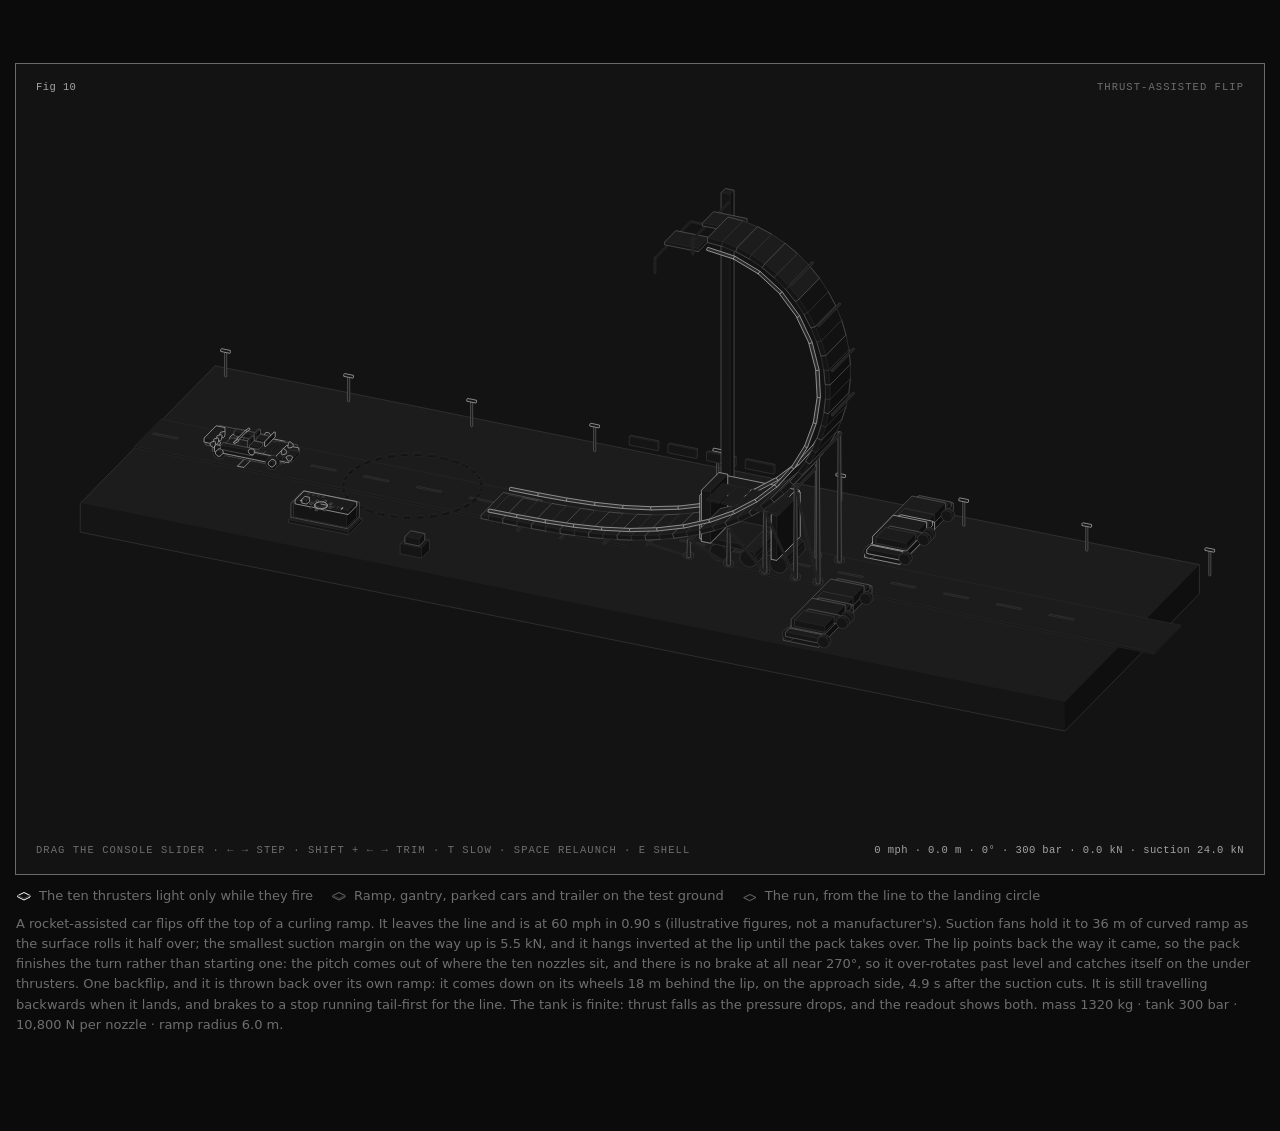
==== commit f96dd88c: "Throw the run-out backwards off the lip: one backflip, back over the ramp The lip already throws the" ====
--- a/index.html
+++ b/index.html
@@ -226,7 +226,7 @@
     outline-offset: 4px;
   }
 }
-</style><div class="rr"><figure class="iso-figure"><div class="iso-plate"><div class="iso-plate-corners" aria-hidden="true"><span class="iso-plate-corner" data-corner="fig">Fig 10</span><span class="iso-plate-corner" data-corner="title">Thrust-assisted flip</span><span class="iso-plate-corner" data-corner="hint">drag the console slider · ← → step · shift + ← → trim · T slow · Space relaunch · E shell</span><span class="iso-plate-corner" data-corner="readout" data-readout>0 mph · 0.0 m · 0° · 300 bar · 0.0 kN · suction 24.0 kN</span></div><div class="rr-stage" tabindex="0" role="slider" aria-roledescription="run control" aria-valuemin="0" aria-valuemax="100" aria-valuenow="0" aria-label="Thrust-assisted flip. The run plays on a loop. Drag the console slider, or press the left and right arrow keys, to step through the run; the tour pauses while you step and picks up again a few seconds later. Press T to slow to one twentieth, then one hundredth. Press Space to relaunch. Hold shift with the left and right arrow keys before the launch to trim the flip and over-rotate it. Press E to fade the body shell."><span class="rr-said" aria-live="polite"></span><svg xmlns="http://www.w3.org/2000/svg" class="iso-svg rr-layer rr-ground-svg" viewBox="0 0 1360 800" aria-hidden="true"><g class="iso-solid"><path class="iso-fill" d="M46 438.6L198.5 283.1L1314 508.6L1314 541.6L1161.5 697.1L46 471.7Z"/><path class="iso-shade" data-shade="0" d="M1314 541.6L1161.5 697.1L1161.5 664.1L1314 508.6Z"/><path class="iso-shade" data-shade="2" d="M1161.5 697.1L46 471.7L46 438.6L1161.5 664.1Z"/><path class="iso-top" d="M198.5 283.1L1314 508.6L1161.5 664.1L46 438.6Z"/><path class="iso-line iso-edge" data-tone="lo" d="M46 438.6L198.5 283.1L1314 508.6L1314 541.6L1161.5 697.1L46 471.7Z"/></g><g class="iso-solid"><path class="iso-fill" d="M209.4 266.2L209.8 265.7L210.9 265.7L211.6 266.1L211.6 295.2L211.1 295.7L210 295.7L209.4 295.3Z"/><path class="iso-shade" data-shade="0" d="M211.6 295.2L211.1 295.7L211.1 266.5L211.6 266.1Z"/><path class="iso-shade" data-shade="1" d="M211.1 295.7L210 295.7L210 266.6L211.1 266.5Z"/><path class="iso-shade" data-shade="3" d="M210 295.7L209.4 295.3L209.4 266.2L210 266.6Z"/><path class="iso-top" d="M210 266.6L209.4 266.2L209.8 265.7L210.9 265.7L211.6 266.1L211.1 266.5Z"/><path class="iso-line iso-crease" data-tone="faint" d="M210 266.6L209.4 266.2M210 295.7L210 266.6M211.1 295.7L211.1 266.5M211.6 266.1L211.1 266.5M210 266.6L211.1 266.5"/><path class="iso-line iso-edge" data-tone="mid" d="M209.4 266.2L209.8 265.7L210.9 265.7L211.6 266.1L211.6 295.2L211.1 295.7L210 295.7L209.4 295.3Z"/></g><g class="iso-solid"><path class="iso-fill" d="M205.2 264.2L205.8 263.7L215.7 265.7L215.7 268.4L215.2 269L205.2 266.9Z"/><path class="iso-shade" data-shade="0" d="M215.7 268.4L215.2 269L215.2 266.2L215.7 265.7Z"/><path class="iso-shade" data-shade="2" d="M215.2 269L205.2 266.9L205.2 264.2L215.2 266.2Z"/><path class="iso-top" d="M205.8 263.7L215.7 265.7L215.2 266.2L205.2 264.2Z"/><path class="iso-line iso-edge" data-tone="hi" d="M205.2 264.2L205.8 263.7L215.7 265.7L215.7 268.4L215.2 269L205.2 266.9Z"/></g><g class="iso-solid"><path class="iso-fill" d="M348.8 294.4L349.3 293.9L350.4 293.9L351 294.3L351 323.4L350.5 323.9L349.5 323.9L348.8 323.5Z"/><path class="iso-shade" data-shade="0" d="M351 323.4L350.5 323.9L350.5 294.7L351 294.3Z"/><path class="iso-shade" data-shade="1" d="M350.5 323.9L349.5 323.9L349.5 294.8L350.5 294.7Z"/><path class="iso-shade" data-shade="3" d="M349.5 323.9L348.8 323.5L348.8 294.4L349.5 294.8Z"/><path class="iso-top" d="M349.5 294.8L348.8 294.4L349.3 293.9L350.4 293.9L351 294.3L350.5 294.7Z"/><path class="iso-line iso-crease" data-tone="faint" d="M349.5 294.8L348.8 294.4M349.5 323.9L349.5 294.8M350.5 323.9L350.5 294.7M351 294.3L350.5 294.7M349.5 294.8L350.5 294.7"/><path class="iso-line iso-edge" data-tone="mid" d="M348.8 294.4L349.3 293.9L350.4 293.9L351 294.3L351 323.4L350.5 323.9L349.5 323.9L348.8 323.5Z"/></g><g class="iso-solid"><path class="iso-fill" d="M344.7 292.4L345.2 291.9L355.2 293.9L355.2 296.6L354.6 297.1L344.7 295.1Z"/><path class="iso-shade" data-shade="0" d="M355.2 296.6L354.6 297.1L354.6 294.4L355.2 293.9Z"/><path class="iso-shade" data-shade="2" d="M354.6 297.1L344.7 295.1L344.7 292.4L354.6 294.4Z"/><path class="iso-top" d="M345.2 291.9L355.2 293.9L354.6 294.4L344.7 292.4Z"/><path class="iso-line iso-edge" data-tone="hi" d="M344.7 292.4L345.2 291.9L355.2 293.9L355.2 296.6L354.6 297.1L344.7 295.1Z"/></g><g class="iso-solid"><path class="iso-fill" d="M107.2 374.3L137.3 343.6L695.1 456.3L695.1 458.2L664.9 489L107.2 376.3Z"/><path class="iso-shade" data-shade="0" d="M695.1 458.2L664.9 489L664.9 487L695.1 456.3Z"/><path class="iso-shade" data-shade="2" d="M664.9 489L107.2 376.3L107.2 374.3L664.9 487Z"/><path class="iso-top" d="M137.3 343.6L695.1 456.3L664.9 487L107.2 374.3Z"/><path class="iso-line iso-crease" data-tone="faint" d="M695.1 456.3L664.9 487M664.9 487L107.2 374.3M664.9 489L664.9 487"/><path class="iso-line iso-edge" data-tone="faint" d="M107.2 374.3L137.3 343.6L695.1 456.3L695.1 458.2L664.9 489L107.2 376.3Z"/></g><g class="iso-solid"><path class="iso-fill" d="M488.3 322.5L488.7 322.1L489.8 322L490.4 322.4L490.4 351.6L490 352L488.9 352.1L488.3 351.7Z"/><path class="iso-shade" data-shade="0" d="M490.4 351.6L490 352L490 322.9L490.4 322.4Z"/><path class="iso-shade" data-shade="1" d="M490 352L488.9 352.1L488.9 322.9L490 322.9Z"/><path class="iso-shade" data-shade="3" d="M488.9 352.1L488.3 351.7L488.3 322.5L488.9 322.9Z"/><path class="iso-top" d="M488.9 322.9L488.3 322.5L488.7 322.1L489.8 322L490.4 322.4L490 322.9Z"/><path class="iso-line iso-crease" data-tone="faint" d="M488.9 322.9L488.3 322.5M488.9 352.1L488.9 322.9M490 352L490 322.9M490.4 322.4L490 322.9M488.9 322.9L490 322.9"/><path class="iso-line iso-edge" data-tone="mid" d="M488.3 322.5L488.7 322.1L489.8 322L490.4 322.4L490.4 351.6L490 352L488.9 352.1L488.3 351.7Z"/></g><g class="iso-solid"><path class="iso-fill" d="M484.1 320.6L484.6 320.1L494.6 322.1L494.6 324.8L494.1 325.3L484.1 323.3Z"/><path class="iso-shade" data-shade="0" d="M494.6 324.8L494.1 325.3L494.1 322.6L494.6 322.1Z"/><path class="iso-shade" data-shade="2" d="M494.1 325.3L484.1 323.3L484.1 320.6L494.1 322.6Z"/><path class="iso-top" d="M484.6 320.1L494.6 322.1L494.1 322.6L484.1 320.6Z"/><path class="iso-line iso-edge" data-tone="hi" d="M484.1 320.6L484.6 320.1L494.6 322.1L494.6 324.8L494.1 325.3L484.1 323.3Z"/></g><g class="iso-solid"><path class="iso-fill" d="M127.7 360.3L128.8 359.2L156.7 364.8L156.7 365.2L155.6 366.3L127.7 360.7Z"/><path class="iso-shade" data-shade="0" d="M156.7 365.2L155.6 366.3L155.6 365.9L156.7 364.8Z"/><path class="iso-shade" data-shade="2" d="M155.6 366.3L127.7 360.7L127.7 360.3L155.6 365.9Z"/><path class="iso-top" d="M128.8 359.2L156.7 364.8L155.6 365.9L127.7 360.3Z"/><path class="iso-line iso-edge" data-tone="lo" d="M127.7 360.3L128.8 359.2L156.7 364.8L156.7 365.2L155.6 366.3L127.7 360.7Z"/></g><g class="iso-solid"><path class="iso-fill" d="M224.1 396.5L252.5 367.5L259.5 368.9L259.5 369.3L231.1 398.3L224.1 396.9Z"/><path class="iso-shade" data-shade="0" d="M259.5 369.3L231.1 398.3L231.1 397.9L259.5 368.9Z"/><path class="iso-shade" data-shade="2" d="M231.1 398.3L224.1 396.9L224.1 396.5L231.1 397.9Z"/><path class="iso-top" d="M252.5 367.5L259.5 368.9L231.1 397.9L224.1 396.5Z"/><path class="iso-line iso-edge" data-tone="hi" d="M224.1 396.5L252.5 367.5L259.5 368.9L259.5 369.3L231.1 398.3L224.1 396.9Z"/></g><g class="iso-solid"><path class="iso-fill" d="M187.5 372.4L188.5 371.3L216.4 376.9L216.4 377.3L215.4 378.4L187.5 372.8Z"/><path class="iso-shade" data-shade="0" d="M216.4 377.3L215.4 378.4L215.4 378L216.4 376.9Z"/><path class="iso-shade" data-shade="2" d="M215.4 378.4L187.5 372.8L187.5 372.4L215.4 378Z"/><path class="iso-top" d="M188.5 371.3L216.4 376.9L215.4 378L187.5 372.4Z"/><path class="iso-line iso-edge" data-tone="lo" d="M187.5 372.4L188.5 371.3L216.4 376.9L216.4 377.3L215.4 378.4L187.5 372.8Z"/></g><g class="iso-solid"><path class="iso-fill" d="M627.7 350.7L628.1 350.3L629.2 350.2L629.9 350.6L629.9 379.8L629.4 380.2L628.3 380.3L627.7 379.9Z"/><path class="iso-shade" data-shade="0" d="M629.9 379.8L629.4 380.2L629.4 351.1L629.9 350.6Z"/><path class="iso-shade" data-shade="1" d="M629.4 380.2L628.3 380.3L628.3 351.1L629.4 351.1Z"/><path class="iso-shade" data-shade="3" d="M628.3 380.3L627.7 379.9L627.7 350.7L628.3 351.1Z"/><path class="iso-top" d="M628.3 351.1L627.7 350.7L628.1 350.3L629.2 350.2L629.9 350.6L629.4 351.1Z"/><path class="iso-line iso-crease" data-tone="faint" d="M628.3 351.1L627.7 350.7M628.3 380.3L628.3 351.1M629.4 380.2L629.4 351.1M629.9 350.6L629.4 351.1M628.3 351.1L629.4 351.1"/><path class="iso-line iso-edge" data-tone="mid" d="M627.7 350.7L628.1 350.3L629.2 350.2L629.9 350.6L629.9 379.8L629.4 380.2L628.3 380.3L627.7 379.9Z"/></g><g class="iso-solid"><path class="iso-fill" d="M623.5 348.8L624.1 348.2L634 350.3L634 353L633.5 353.5L623.5 351.5Z"/><path class="iso-shade" data-shade="0" d="M634 353L633.5 353.5L633.5 350.8L634 350.3Z"/><path class="iso-shade" data-shade="2" d="M633.5 353.5L623.5 351.5L623.5 348.8L633.5 350.8Z"/><path class="iso-top" d="M624.1 348.2L634 350.3L633.5 350.8L623.5 348.8Z"/><path class="iso-line iso-edge" data-tone="hi" d="M623.5 348.8L624.1 348.2L634 350.3L634 353L633.5 353.5L623.5 351.5Z"/></g><g class="iso-solid"><path class="iso-fill" d="M247.2 384.5L248.3 383.4L276.2 389L276.2 389.4L275.1 390.5L247.2 384.8Z"/><path class="iso-shade" data-shade="0" d="M276.2 389.4L275.1 390.5L275.1 390.1L276.2 389Z"/><path class="iso-shade" data-shade="2" d="M275.1 390.5L247.2 384.8L247.2 384.5L275.1 390.1Z"/><path class="iso-top" d="M248.3 383.4L276.2 389L275.1 390.1L247.2 384.5Z"/><path class="iso-line iso-edge" data-tone="lo" d="M247.2 384.5L248.3 383.4L276.2 389L276.2 389.4L275.1 390.5L247.2 384.8Z"/></g><g class="iso-solid"><path class="iso-fill" d="M307 396.5L308 395.4L335.9 401.1L335.9 401.5L334.9 402.6L307 396.9Z"/><path class="iso-shade" data-shade="0" d="M335.9 401.5L334.9 402.6L334.9 402.2L335.9 401.1Z"/><path class="iso-shade" data-shade="2" d="M334.9 402.6L307 396.9L307 396.5L334.9 402.2Z"/><path class="iso-top" d="M308 395.4L335.9 401.1L334.9 402.2L307 396.5Z"/><path class="iso-line iso-edge" data-tone="lo" d="M307 396.5L308 395.4L335.9 401.1L335.9 401.5L334.9 402.6L307 396.9Z"/></g><g class="iso-solid"><path class="iso-fill" d="M767.1 378.9L767.6 378.5L768.6 378.4L769.3 378.8L769.3 408L768.8 408.4L767.8 408.5L767.1 408.1Z"/><path class="iso-shade" data-shade="0" d="M769.3 408L768.8 408.4L768.8 379.3L769.3 378.8Z"/><path class="iso-shade" data-shade="1" d="M768.8 408.4L767.8 408.5L767.8 379.3L768.8 379.3Z"/><path class="iso-shade" data-shade="3" d="M767.8 408.5L767.1 408.1L767.1 378.9L767.8 379.3Z"/><path class="iso-top" d="M767.8 379.3L767.1 378.9L767.6 378.5L768.6 378.4L769.3 378.8L768.8 379.3Z"/><path class="iso-line iso-crease" data-tone="faint" d="M767.8 379.3L767.1 378.9M767.8 408.5L767.8 379.3M768.8 408.4L768.8 379.3M769.3 378.8L768.8 379.3M767.8 379.3L768.8 379.3"/><path class="iso-line iso-edge" data-tone="mid" d="M767.1 378.9L767.6 378.5L768.6 378.4L769.3 378.8L769.3 408L768.8 408.4L767.8 408.5L767.1 408.1Z"/></g><g class="iso-solid"><path class="iso-fill" d="M366.7 408.6L367.8 407.5L395.7 413.2L395.7 413.6L394.6 414.6L366.7 409Z"/><path class="iso-shade" data-shade="0" d="M395.7 413.6L394.6 414.6L394.6 414.2L395.7 413.2Z"/><path class="iso-shade" data-shade="2" d="M394.6 414.6L366.7 409L366.7 408.6L394.6 414.2Z"/><path class="iso-top" d="M367.8 407.5L395.7 413.2L394.6 414.2L366.7 408.6Z"/><path class="iso-line iso-edge" data-tone="lo" d="M366.7 408.6L367.8 407.5L395.7 413.2L395.7 413.6L394.6 414.6L366.7 409Z"/></g><g class="iso-solid"><path class="iso-fill" d="M763 377L763.5 376.4L773.5 378.4L773.5 381.2L772.9 381.7L763 379.7Z"/><path class="iso-shade" data-shade="0" d="M773.5 381.2L772.9 381.7L772.9 379L773.5 378.4Z"/><path class="iso-shade" data-shade="2" d="M772.9 381.7L763 379.7L763 377L772.9 379Z"/><path class="iso-top" d="M763.5 376.4L773.5 378.4L772.9 379L763 377Z"/><path class="iso-line iso-edge" data-tone="hi" d="M763 377L763.5 376.4L773.5 378.4L773.5 381.2L772.9 381.7L763 379.7Z"/></g><g class="iso-solid"><path class="iso-fill" d="M426.5 420.7L427.6 419.6L455.4 425.2L455.4 425.6L454.4 426.7L426.5 421.1Z"/><path class="iso-shade" data-shade="0" d="M455.4 425.6L454.4 426.7L454.4 426.3L455.4 425.2Z"/><path class="iso-shade" data-shade="2" d="M454.4 426.7L426.5 421.1L426.5 420.7L454.4 426.3Z"/><path class="iso-top" d="M427.6 419.6L455.4 425.2L454.4 426.3L426.5 420.7Z"/><path class="iso-line iso-edge" data-tone="lo" d="M426.5 420.7L427.6 419.6L455.4 425.2L455.4 425.6L454.4 426.7L426.5 421.1Z"/></g><g class="iso-solid"><path class="iso-fill" d="M486.3 432.8L487.3 431.7L515.2 437.3L515.2 437.7L514.1 438.8L486.3 433.2Z"/><path class="iso-shade" data-shade="0" d="M515.2 437.7L514.1 438.8L514.1 438.4L515.2 437.3Z"/><path class="iso-shade" data-shade="2" d="M514.1 438.8L486.3 433.2L486.3 432.8L514.1 438.4Z"/><path class="iso-top" d="M487.3 431.7L515.2 437.3L514.1 438.4L486.3 432.8Z"/><path class="iso-line iso-edge" data-tone="lo" d="M486.3 432.8L487.3 431.7L515.2 437.3L515.2 437.7L514.1 438.8L486.3 433.2Z"/></g><g class="iso-solid"><path class="iso-fill" d="M906.6 407.1L907 406.6L908.1 406.6L908.7 407L908.7 436.1L908.3 436.6L907.2 436.6L906.6 436.2Z"/><path class="iso-shade" data-shade="0" d="M908.7 436.1L908.3 436.6L908.3 407.4L908.7 407Z"/><path class="iso-shade" data-shade="1" d="M908.3 436.6L907.2 436.6L907.2 407.5L908.3 407.4Z"/><path class="iso-shade" data-shade="3" d="M907.2 436.6L906.6 436.2L906.6 407.1L907.2 407.5Z"/><path class="iso-top" d="M907.2 407.5L906.6 407.1L907 406.6L908.1 406.6L908.7 407L908.3 407.4Z"/><path class="iso-line iso-crease" data-tone="faint" d="M907.2 407.5L906.6 407.1M907.2 436.6L907.2 407.5M908.3 436.6L908.3 407.4M908.7 407L908.3 407.4M907.2 407.5L908.3 407.4"/><path class="iso-line iso-edge" data-tone="mid" d="M906.6 407.1L907 406.6L908.1 406.6L908.7 407L908.7 436.1L908.3 436.6L907.2 436.6L906.6 436.2Z"/></g><g class="iso-solid"><path class="iso-fill" d="M902.4 405.1L902.9 404.6L912.9 406.6L912.9 409.3L912.4 409.9L902.4 407.9Z"/><path class="iso-shade" data-shade="0" d="M912.9 409.3L912.4 409.9L912.4 407.2L912.9 406.6Z"/><path class="iso-shade" data-shade="2" d="M912.4 409.9L902.4 407.9L902.4 405.1L912.4 407.2Z"/><path class="iso-top" d="M902.9 404.6L912.9 406.6L912.4 407.2L902.4 405.1Z"/><path class="iso-line iso-edge" data-tone="hi" d="M902.4 405.1L902.9 404.6L912.9 406.6L912.9 409.3L912.4 409.9L902.4 407.9Z"/></g><g class="iso-solid"><path class="iso-fill" d="M546 444.8L547.1 443.8L575 449.4L575 449.8L573.9 450.9L546 445.2Z"/><path class="iso-shade" data-shade="0" d="M575 449.8L573.9 450.9L573.9 450.5L575 449.4Z"/><path class="iso-shade" data-shade="2" d="M573.9 450.9L546 445.2L546 444.8L573.9 450.5Z"/><path class="iso-top" d="M547.1 443.8L575 449.4L573.9 450.5L546 444.8Z"/><path class="iso-line iso-edge" data-tone="lo" d="M546 444.8L547.1 443.8L575 449.4L575 449.8L573.9 450.9L546 445.2Z"/></g><g class="iso-solid"><path class="iso-fill" d="M605.8 456.9L606.8 455.8L634.7 461.5L634.7 461.9L633.7 463L605.8 457.3Z"/><path class="iso-shade" data-shade="0" d="M634.7 461.9L633.7 463L633.7 462.6L634.7 461.5Z"/><path class="iso-shade" data-shade="2" d="M633.7 463L605.8 457.3L605.8 456.9L633.7 462.6Z"/><path class="iso-top" d="M606.8 455.8L634.7 461.5L633.7 462.6L605.8 456.9Z"/><path class="iso-line iso-edge" data-tone="lo" d="M605.8 456.9L606.8 455.8L634.7 461.5L634.7 461.9L633.7 463L605.8 457.3Z"/></g><g class="iso-solid"><path class="iso-fill" d="M1046 435.3L1046.4 434.8L1047.5 434.8L1048.2 435.2L1048.2 464.3L1047.7 464.8L1046.6 464.8L1046 464.4Z"/><path class="iso-shade" data-shade="0" d="M1048.2 464.3L1047.7 464.8L1047.7 435.6L1048.2 435.2Z"/><path class="iso-shade" data-shade="1" d="M1047.7 464.8L1046.6 464.8L1046.6 435.7L1047.7 435.6Z"/><path class="iso-shade" data-shade="3" d="M1046.6 464.8L1046 464.4L1046 435.3L1046.6 435.7Z"/><path class="iso-top" d="M1046.6 435.7L1046 435.3L1046.4 434.8L1047.5 434.8L1048.2 435.2L1047.7 435.6Z"/><path class="iso-line iso-crease" data-tone="faint" d="M1046.6 435.7L1046 435.3M1046.6 464.8L1046.6 435.7M1047.7 464.8L1047.7 435.6M1048.2 435.2L1047.7 435.6M1046.6 435.7L1047.7 435.6"/><path class="iso-line iso-edge" data-tone="mid" d="M1046 435.3L1046.4 434.8L1047.5 434.8L1048.2 435.2L1048.2 464.3L1047.7 464.8L1046.6 464.8L1046 464.4Z"/></g><g class="iso-solid"><path class="iso-fill" d="M1041.8 433.3L1042.4 432.8L1052.3 434.8L1052.3 437.5L1051.8 438.1L1041.8 436.1Z"/><path class="iso-shade" data-shade="0" d="M1052.3 437.5L1051.8 438.1L1051.8 435.3L1052.3 434.8Z"/><path class="iso-shade" data-shade="2" d="M1051.8 438.1L1041.8 436.1L1041.8 433.3L1051.8 435.3Z"/><path class="iso-top" d="M1042.4 432.8L1052.3 434.8L1051.8 435.3L1041.8 433.3Z"/><path class="iso-line iso-edge" data-tone="hi" d="M1041.8 433.3L1042.4 432.8L1052.3 434.8L1052.3 437.5L1051.8 438.1L1041.8 436.1Z"/></g><g class="iso-solid"><path class="iso-fill" d="M665.5 469L666.6 467.9L694.5 473.6L694.5 473.9L693.4 475L665.5 469.4Z"/><path class="iso-shade" data-shade="0" d="M694.5 473.9L693.4 475L693.4 474.6L694.5 473.6Z"/><path class="iso-shade" data-shade="2" d="M693.4 475L665.5 469.4L665.5 469L693.4 474.6Z"/><path class="iso-top" d="M666.6 467.9L694.5 473.6L693.4 474.6L665.5 469Z"/><path class="iso-line iso-edge" data-tone="lo" d="M665.5 469L666.6 467.9L694.5 473.6L694.5 473.9L693.4 475L665.5 469.4Z"/></g><g class="iso-solid"><path class="iso-fill" d="M784.4 511.2L814.6 480.5L1292.6 577.1L1292.6 579L1262.5 609.8L784.4 513.1Z"/><path class="iso-shade" data-shade="0" d="M1292.6 579L1262.5 609.8L1262.5 607.8L1292.6 577.1Z"/><path class="iso-shade" data-shade="2" d="M1262.5 609.8L784.4 513.1L784.4 511.2L1262.5 607.8Z"/><path class="iso-top" d="M814.6 480.5L1292.6 577.1L1262.5 607.8L784.4 511.2Z"/><path class="iso-line iso-crease" data-tone="faint" d="M1292.6 577.1L1262.5 607.8M1262.5 607.8L784.4 511.2M1262.5 609.8L1262.5 607.8"/><path class="iso-line iso-edge" data-tone="faint" d="M784.4 511.2L814.6 480.5L1292.6 577.1L1292.6 579L1262.5 609.8L784.4 513.1Z"/></g><g class="iso-solid"><path class="iso-fill" d="M725.3 481.1L726.3 480L754.2 485.6L754.2 486L753.2 487.1L725.3 481.5Z"/><path class="iso-shade" data-shade="0" d="M754.2 486L753.2 487.1L753.2 486.7L754.2 485.6Z"/><path class="iso-shade" data-shade="2" d="M753.2 487.1L725.3 481.5L725.3 481.1L753.2 486.7Z"/><path class="iso-top" d="M726.3 480L754.2 485.6L753.2 486.7L725.3 481.1Z"/><path class="iso-line iso-edge" data-tone="lo" d="M725.3 481.1L726.3 480L754.2 485.6L754.2 486L753.2 487.1L725.3 481.5Z"/></g><g class="iso-solid"><path class="iso-fill" d="M1041.9 483.7L1042 481.7L1042.2 480.8L1056.7 481.4L1056.8 482.4L1056.7 484.4L1056.5 485.3L1042 484.7Z"/><path class="iso-shade" data-shade="0" d="M1056.8 482.4L1056.7 484.4L1056.5 485.3L1056.5 484.2L1056.5 482.2L1056.7 481.4Z"/><path class="iso-shade" data-shade="1" d="M1042 484.7L1041.9 483.7L1056.5 484.2L1056.5 485.3Z"/><path class="iso-shade" data-shade="2" d="M1041.9 483.7L1042 481.7L1056.5 482.2L1056.5 484.2Z"/><path class="iso-top" d="M1042 481.7L1042.2 480.8L1056.7 481.4L1056.5 482.2Z"/><path class="iso-line iso-edge" data-tone="faint" d="M1041.9 483.7L1042 481.7L1042.2 480.8L1056.7 481.4L1056.8 482.4L1056.7 484.4L1056.5 485.3L1042 484.7Z"/></g><g class="iso-solid"><path class="iso-fill" d="M1015.4 482.8L1015.5 481.7L1030 480.9L1030.3 481.8L1030.4 483.8L1030.3 484.8L1015.8 485.6L1015.5 484.7Z"/><path class="iso-shade" data-shade="1" d="M1015.8 485.6L1015.9 484.5L1030.4 483.8L1030.3 484.8Z"/><path class="iso-shade" data-shade="2" d="M1015.9 484.5L1015.8 482.6L1030.3 481.8L1030.4 483.8Z"/><path class="iso-shade" data-shade="3" d="M1015.5 481.7L1015.8 482.6L1015.9 484.5L1015.8 485.6L1015.5 484.7L1015.4 482.8Z"/><path class="iso-top" d="M1015.8 482.6L1015.5 481.7L1030 480.9L1030.3 481.8Z"/><path class="iso-line iso-edge" data-tone="faint" d="M1015.4 482.8L1015.5 481.7L1030 480.9L1030.3 481.8L1030.4 483.8L1030.3 484.8L1015.8 485.6L1015.5 484.7Z"/></g><g class="iso-solid"><path class="iso-fill" d="M1067.8 485.1L1068.1 483.2L1068.6 482.3L1082.7 484.1L1082.9 485.2L1082.7 487.2L1082.1 488L1068.1 486.2Z"/><path class="iso-shade" data-shade="0" d="M1082.9 485.2L1082.7 487.2L1082.1 488L1081.9 486.9L1082.1 485L1082.7 484.1Z"/><path class="iso-shade" data-shade="1" d="M1068.1 486.2L1067.8 485.1L1081.9 486.9L1082.1 488Z"/><path class="iso-shade" data-shade="3" d="M1067.8 485.1L1068.1 483.2L1082.1 485L1081.9 486.9Z"/><path class="iso-top" d="M1068.1 483.2L1068.6 482.3L1082.7 484.1L1082.1 485Z"/><path class="iso-line iso-edge" data-tone="faint" d="M1067.8 485.1L1068.1 483.2L1068.6 482.3L1082.7 484.1L1082.9 485.2L1082.7 487.2L1082.1 488L1068.1 486.2Z"/></g><g class="iso-solid"><path class="iso-fill" d="M989.5 486L989.8 484.9L1003.7 482.9L1004.3 483.7L1004.6 485.7L1004.3 486.7L990.4 488.8L989.8 487.9Z"/><path class="iso-shade" data-shade="0" d="M990.4 488.8L990.7 487.7L1004.6 485.7L1004.3 486.7Z"/><path class="iso-shade" data-shade="2" d="M990.7 487.7L990.4 485.8L1004.3 483.7L1004.6 485.7Z"/><path class="iso-shade" data-shade="3" d="M989.8 484.9L990.4 485.8L990.7 487.7L990.4 488.8L989.8 487.9L989.5 486Z"/><path class="iso-top" d="M990.4 485.8L989.8 484.9L1003.7 482.9L1004.3 483.7Z"/><path class="iso-line iso-edge" data-tone="faint" d="M989.5 486L989.8 484.9L1003.7 482.9L1004.3 483.7L1004.6 485.7L1004.3 486.7L990.4 488.8L989.8 487.9Z"/></g><g class="iso-solid"><path class="iso-fill" d="M1092.6 488.9L1093.1 487L1094 486.2L1107 489.2L1107.4 490.3L1107 492.2L1106.1 493L1093.1 490Z"/><path class="iso-shade" data-shade="0" d="M1107.4 490.3L1107 492.2L1106.1 493L1105.6 491.9L1106.1 490L1107 489.2Z"/><path class="iso-shade" data-shade="1" d="M1093.1 490L1092.6 488.9L1105.6 491.9L1106.1 493Z"/><path class="iso-shade" data-shade="3" d="M1092.6 488.9L1093.1 487L1106.1 490L1105.6 491.9Z"/><path class="iso-top" d="M1093.1 487L1094 486.2L1107 489.2L1106.1 490Z"/><path class="iso-line iso-edge" data-tone="faint" d="M1092.6 488.9L1093.1 487L1094 486.2L1107 489.2L1107.4 490.3L1107 492.2L1106.1 493L1093.1 490Z"/></g><g class="iso-solid"><path class="iso-fill" d="M965.4 491.5L965.9 490.3L978.7 487.1L979.6 487.9L980.1 489.8L979.6 490.9L966.9 494.1L965.9 493.4Z"/><path class="iso-shade" data-shade="0" d="M966.9 494.1L967.4 493L980.1 489.8L979.6 490.9Z"/><path class="iso-shade" data-shade="2" d="M967.4 493L966.9 491.1L979.6 487.9L980.1 489.8Z"/><path class="iso-shade" data-shade="3" d="M965.9 490.3L966.9 491.1L967.4 493L966.9 494.1L965.9 493.4L965.4 491.5Z"/><path class="iso-top" d="M966.9 491.1L965.9 490.3L978.7 487.1L979.6 487.9Z"/><path class="iso-line iso-edge" data-tone="faint" d="M965.4 491.5L965.9 490.3L978.7 487.1L979.6 487.9L980.1 489.8L979.6 490.9L966.9 494.1L965.9 493.4Z"/></g><g class="iso-solid"><path class="iso-fill" d="M1185.4 463.5L1185.9 463L1186.9 463L1187.6 463.4L1187.6 492.5L1187.1 493L1186.1 493L1185.4 492.6Z"/><path class="iso-shade" data-shade="0" d="M1187.6 492.5L1187.1 493L1187.1 463.8L1187.6 463.4Z"/><path class="iso-shade" data-shade="1" d="M1187.1 493L1186.1 493L1186.1 463.9L1187.1 463.8Z"/><path class="iso-shade" data-shade="3" d="M1186.1 493L1185.4 492.6L1185.4 463.5L1186.1 463.9Z"/><path class="iso-top" d="M1186.1 463.9L1185.4 463.5L1185.9 463L1186.9 463L1187.6 463.4L1187.1 463.8Z"/><path class="iso-line iso-crease" data-tone="faint" d="M1186.1 463.9L1185.4 463.5M1186.1 493L1186.1 463.9M1187.1 493L1187.1 463.8M1187.6 463.4L1187.1 463.8M1186.1 463.9L1187.1 463.8"/><path class="iso-line iso-edge" data-tone="mid" d="M1185.4 463.5L1185.9 463L1186.9 463L1187.6 463.4L1187.6 492.5L1187.1 493L1186.1 493L1185.4 492.6Z"/></g><g class="iso-solid"><path class="iso-fill" d="M785 493.2L786.1 492.1L814 497.7L814 498.1L812.9 499.2L785 493.5Z"/><path class="iso-shade" data-shade="0" d="M814 498.1L812.9 499.2L812.9 498.8L814 497.7Z"/><path class="iso-shade" data-shade="2" d="M812.9 499.2L785 493.5L785 493.2L812.9 498.8Z"/><path class="iso-top" d="M786.1 492.1L814 497.7L812.9 498.8L785 493.2Z"/><path class="iso-line iso-edge" data-tone="lo" d="M785 493.2L786.1 492.1L814 497.7L814 498.1L812.9 499.2L785 493.5Z"/></g><g class="iso-solid"><path class="iso-fill" d="M1115.3 494.7L1116 492.9L1117.2 492.2L1128.6 496.3L1129.2 497.4L1128.6 499.3L1127.4 500L1116 495.9Z"/><path class="iso-shade" data-shade="0" d="M1129.2 497.4L1128.6 499.3L1127.4 500L1126.8 498.8L1127.4 497L1128.6 496.3Z"/><path class="iso-shade" data-shade="1" d="M1116 495.9L1115.3 494.7L1126.8 498.8L1127.4 500Z"/><path class="iso-shade" data-shade="3" d="M1115.3 494.7L1116 492.9L1127.4 497L1126.8 498.8Z"/><path class="iso-top" d="M1116 492.9L1117.2 492.2L1128.6 496.3L1127.4 497Z"/><path class="iso-line iso-edge" data-tone="faint" d="M1115.3 494.7L1116 492.9L1117.2 492.2L1128.6 496.3L1129.2 497.4L1128.6 499.3L1127.4 500L1116 495.9Z"/></g><g class="iso-solid"><path class="iso-fill" d="M944.2 498.9L944.9 497.8L956 493.5L957.2 494.2L957.9 496L957.2 497.2L946.1 501.5L944.9 500.8Z"/><path class="iso-shade" data-shade="0" d="M946.1 501.5L946.8 500.3L957.9 496L957.2 497.2Z"/><path class="iso-shade" data-shade="2" d="M946.8 500.3L946.1 498.4L957.2 494.2L957.9 496ZM944.9 497.8L946.1 498.4L946.8 500.3L946.1 501.5L944.9 500.8L944.2 498.9Z"/><path class="iso-top" d="M946.1 498.4L944.9 497.8L956 493.5L957.2 494.2Z"/><path class="iso-line iso-edge" data-tone="faint" d="M944.2 498.9L944.9 497.8L956 493.5L957.2 494.2L957.9 496L957.2 497.2L946.1 501.5L944.9 500.8Z"/></g><g class="iso-solid"><path class="iso-fill" d="M1181.3 461.5L1181.8 461L1191.8 463L1191.8 465.7L1191.2 466.2L1181.3 464.2Z"/><path class="iso-shade" data-shade="0" d="M1191.8 465.7L1191.2 466.2L1191.2 463.5L1191.8 463Z"/><path class="iso-shade" data-shade="2" d="M1191.2 466.2L1181.3 464.2L1181.3 461.5L1191.2 463.5Z"/><path class="iso-top" d="M1181.8 461L1191.8 463L1191.2 463.5L1181.3 461.5Z"/><path class="iso-line iso-edge" data-tone="hi" d="M1181.3 461.5L1181.8 461L1191.8 463L1191.8 465.7L1191.2 466.2L1181.3 464.2Z"/></g><g class="iso-solid"><path class="iso-fill" d="M1135.1 502.5L1135.9 500.7L1137.3 500.1L1146.8 505.1L1147.6 506.4L1146.8 508.2L1145.3 508.7L1135.9 503.7Z"/><path class="iso-shade" data-shade="1" d="M1147.6 506.4L1146.8 508.2L1145.3 508.7L1144.6 507.5L1145.3 505.7L1146.8 505.1Z"/><path class="iso-shade" data-shade="2" d="M1135.9 503.7L1135.1 502.5L1144.6 507.5L1145.3 508.7Z"/><path class="iso-shade" data-shade="3" d="M1135.1 502.5L1135.9 500.7L1145.3 505.7L1144.6 507.5Z"/><path class="iso-top" d="M1135.9 500.7L1137.3 500.1L1146.8 505.1L1145.3 505.7Z"/><path class="iso-line iso-edge" data-tone="faint" d="M1135.1 502.5L1135.9 500.7L1137.3 500.1L1146.8 505.1L1147.6 506.4L1146.8 508.2L1145.3 508.7L1135.9 503.7Z"/></g><g class="iso-solid"><path class="iso-fill" d="M926.6 508.2L927.4 506.9L936.4 501.7L938 502.3L938.7 504.1L938 505.3L928.9 510.5L927.4 510Z"/><path class="iso-shade" data-shade="0" d="M928.9 510.5L929.7 509.3L938.7 504.1L938 505.3Z"/><path class="iso-shade" data-shade="1" d="M929.7 509.3L928.9 507.5L938 502.3L938.7 504.1Z"/><path class="iso-shade" data-shade="2" d="M927.4 506.9L928.9 507.5L929.7 509.3L928.9 510.5L927.4 510L926.6 508.2Z"/><path class="iso-top" d="M928.9 507.5L927.4 506.9L936.4 501.7L938 502.3Z"/><path class="iso-line iso-edge" data-tone="faint" d="M926.6 508.2L927.4 506.9L936.4 501.7L938 502.3L938.7 504.1L938 505.3L928.9 510.5L927.4 510Z"/></g><g class="iso-solid"><path class="iso-fill" d="M844.8 505.2L845.9 504.2L873.7 509.8L873.7 510.2L872.7 511.3L844.8 505.6Z"/><path class="iso-shade" data-shade="0" d="M873.7 510.2L872.7 511.3L872.7 510.9L873.7 509.8Z"/><path class="iso-shade" data-shade="2" d="M872.7 511.3L844.8 505.6L844.8 505.2L872.7 510.9Z"/><path class="iso-top" d="M845.9 504.2L873.7 509.8L872.7 510.9L844.8 505.2Z"/><path class="iso-line iso-edge" data-tone="lo" d="M844.8 505.2L845.9 504.2L873.7 509.8L873.7 510.2L872.7 511.3L844.8 505.6Z"/></g><g class="iso-solid"><path class="iso-fill" d="M1151.2 511.8L1152 510.1L1153.7 509.7L1160.8 515.4L1161.7 516.7L1160.8 518.5L1159.1 518.9L1152 513.1Z"/><path class="iso-shade" data-shade="1" d="M1161.7 516.7L1160.8 518.5L1159.1 518.9L1158.3 517.6L1159.1 515.9L1160.8 515.4Z"/><path class="iso-shade" data-shade="2" d="M1152 513.1L1151.2 511.8L1158.3 517.6L1159.1 518.9Z"/><path class="iso-shade" data-shade="3" d="M1151.2 511.8L1152 510.1L1159.1 515.9L1158.3 517.6Z"/><path class="iso-top" d="M1152 510.1L1153.7 509.7L1160.8 515.4L1159.1 515.9Z"/><path class="iso-line iso-edge" data-tone="faint" d="M1151.2 511.8L1152 510.1L1153.7 509.7L1160.8 515.4L1161.7 516.7L1160.8 518.5L1159.1 518.9L1152 513.1Z"/></g><g class="iso-solid"><path class="iso-fill" d="M913.3 518.8L914.2 517.5L920.8 511.6L922.6 512L923.4 513.7L922.6 515L915.9 520.9L914.2 520.5Z"/><path class="iso-shade" data-shade="0" d="M915.9 520.9L916.8 519.6L923.4 513.7L922.6 515Z"/><path class="iso-shade" data-shade="1" d="M916.8 519.6L915.9 517.9L922.6 512L923.4 513.7Z"/><path class="iso-shade" data-shade="2" d="M914.2 517.5L915.9 517.9L916.8 519.6L915.9 520.9L914.2 520.5L913.3 518.8Z"/><path class="iso-top" d="M915.9 517.9L914.2 517.5L920.8 511.6L922.6 512Z"/><path class="iso-line iso-edge" data-tone="faint" d="M913.3 518.8L914.2 517.5L920.8 511.6L922.6 512L923.4 513.7L922.6 515L915.9 520.9L914.2 520.5Z"/></g><g class="iso-solid"><path class="iso-fill" d="M904.6 517.3L905.6 516.2L933.5 521.9L933.5 522.3L932.4 523.3L904.6 517.7Z"/><path class="iso-shade" data-shade="0" d="M933.5 522.3L932.4 523.3L932.4 523L933.5 521.9Z"/><path class="iso-shade" data-shade="2" d="M932.4 523.3L904.6 517.7L904.6 517.3L932.4 523Z"/><path class="iso-top" d="M905.6 516.2L933.5 521.9L932.4 523L904.6 517.3Z"/><path class="iso-line iso-edge" data-tone="lo" d="M904.6 517.3L905.6 516.2L933.5 521.9L933.5 522.3L932.4 523.3L904.6 517.7Z"/></g><g class="iso-solid"><path class="iso-fill" d="M1324.9 491.7L1325.3 491.2L1326.4 491.1L1327 491.5L1327 520.7L1326.6 521.1L1325.5 521.2L1324.9 520.8Z"/><path class="iso-shade" data-shade="0" d="M1327 520.7L1326.6 521.1L1326.6 492L1327 491.5Z"/><path class="iso-shade" data-shade="1" d="M1326.6 521.1L1325.5 521.2L1325.5 492.1L1326.6 492Z"/><path class="iso-shade" data-shade="3" d="M1325.5 521.2L1324.9 520.8L1324.9 491.7L1325.5 492.1Z"/><path class="iso-top" d="M1325.5 492.1L1324.9 491.7L1325.3 491.2L1326.4 491.1L1327 491.5L1326.6 492Z"/><path class="iso-line iso-crease" data-tone="faint" d="M1325.5 492.1L1324.9 491.7M1325.5 521.2L1325.5 492.1M1326.6 521.1L1326.6 492M1327 491.5L1326.6 492M1325.5 492.1L1326.6 492"/><path class="iso-line iso-edge" data-tone="mid" d="M1324.9 491.7L1325.3 491.2L1326.4 491.1L1327 491.5L1327 520.7L1326.6 521.1L1325.5 521.2L1324.9 520.8Z"/></g><g class="iso-solid"><path class="iso-fill" d="M1162.9 522.4L1163.8 520.8L1165.7 520.5L1170.2 526.8L1171.1 528.2L1170.2 529.8L1168.3 530.1L1163.8 523.8Z"/><path class="iso-shade" data-shade="1" d="M1171.1 528.2L1170.2 529.8L1168.3 530.1L1167.4 528.7L1168.3 527.1L1170.2 526.8Z"/><path class="iso-shade" data-shade="2" d="M1163.8 523.8L1162.9 522.4L1167.4 528.7L1168.3 530.1Z"/><path class="iso-shade" data-shade="3" d="M1162.9 522.4L1163.8 520.8L1168.3 527.1L1167.4 528.7Z"/><path class="iso-top" d="M1163.8 520.8L1165.7 520.5L1170.2 526.8L1168.3 527.1Z"/><path class="iso-line iso-edge" data-tone="faint" d="M1162.9 522.4L1163.8 520.8L1165.7 520.5L1170.2 526.8L1171.1 528.2L1170.2 529.8L1168.3 530.1L1163.8 523.8Z"/></g><g class="iso-solid"><path class="iso-fill" d="M904.8 530.4L908.8 524L909.7 522.6L911.6 522.8L912.6 524.5L908.6 530.8L907.6 532.2L905.7 532Z"/><path class="iso-shade" data-shade="1" d="M908.6 530.8L907.6 529.2L911.6 522.8L912.6 524.5Z"/><path class="iso-shade" data-shade="2" d="M905.7 529L907.6 529.2L908.6 530.8L907.6 532.2L905.7 532L904.8 530.4Z"/><path class="iso-shade" data-shade="3" d="M905.7 529L904.8 530.4L908.8 524L909.7 522.6Z"/><path class="iso-top" d="M907.6 529.2L905.7 529L909.7 522.6L911.6 522.8Z"/><path class="iso-line iso-edge" data-tone="faint" d="M904.8 530.4L908.8 524L909.7 522.6L911.6 522.8L912.6 524.5L908.6 530.8L907.6 532.2L905.7 532Z"/></g><g class="iso-solid"><path class="iso-fill" d="M1320.7 489.7L1321.2 489.2L1331.2 491.2L1331.2 493.9L1330.7 494.4L1320.7 492.4Z"/><path class="iso-shade" data-shade="0" d="M1331.2 493.9L1330.7 494.4L1330.7 491.7L1331.2 491.2Z"/><path class="iso-shade" data-shade="2" d="M1330.7 494.4L1320.7 492.4L1320.7 489.7L1330.7 491.7Z"/><path class="iso-top" d="M1321.2 489.2L1331.2 491.2L1330.7 491.7L1320.7 489.7Z"/><path class="iso-line iso-edge" data-tone="hi" d="M1320.7 489.7L1321.2 489.2L1331.2 491.2L1331.2 493.9L1330.7 494.4L1320.7 492.4Z"/></g><g class="iso-solid"><path class="iso-fill" d="M964.3 529.4L965.4 528.3L993.3 533.9L993.3 534.3L992.2 535.4L964.3 529.8Z"/><path class="iso-shade" data-shade="0" d="M993.3 534.3L992.2 535.4L992.2 535L993.3 533.9Z"/><path class="iso-shade" data-shade="2" d="M992.2 535.4L964.3 529.8L964.3 529.4L992.2 535Z"/><path class="iso-top" d="M965.4 528.3L993.3 533.9L992.2 535L964.3 529.4Z"/><path class="iso-line iso-edge" data-tone="lo" d="M964.3 529.4L965.4 528.3L993.3 533.9L993.3 534.3L992.2 535.4L964.3 529.8Z"/></g><g class="iso-solid"><path class="iso-fill" d="M1169.8 533.8L1170.8 532.3L1172.7 532.2L1173.7 533.6L1175.4 540.2L1174.4 541.8L1172.5 541.9L1171.5 540.4Z"/><path class="iso-shade" data-shade="1" d="M1172.7 532.2L1173.7 533.6L1175.4 540.2L1174.4 538.8ZM1175.4 540.2L1174.4 541.8L1172.5 541.9L1171.5 540.4L1172.5 538.9L1174.4 538.8Z"/><path class="iso-shade" data-shade="3" d="M1169.8 533.8L1170.8 532.3L1172.5 538.9L1171.5 540.4Z"/><path class="iso-top" d="M1170.8 532.3L1172.7 532.2L1174.4 538.8L1172.5 538.9Z"/><path class="iso-line iso-edge" data-tone="faint" d="M1169.8 533.8L1170.8 532.3L1172.7 532.2L1173.7 533.6L1175.4 540.2L1174.4 541.8L1172.5 541.9L1171.5 540.4Z"/></g><g class="iso-solid"><path class="iso-fill" d="M901.4 542.5L902.6 535.9L903.6 534.4L905.5 534.5L906.5 536L905.4 542.6L904.4 544.1L902.4 544Z"/><path class="iso-shade" data-shade="1" d="M905.4 542.6L904.4 541.1L905.5 534.5L906.5 536Z"/><path class="iso-shade" data-shade="2" d="M902.4 541L904.4 541.1L905.4 542.6L904.4 544.1L902.4 544L901.4 542.5Z"/><path class="iso-shade" data-shade="3" d="M902.4 541L901.4 542.5L902.6 535.9L903.6 534.4Z"/><path class="iso-top" d="M904.4 541.1L902.4 541L903.6 534.4L905.5 534.5Z"/><path class="iso-line iso-edge" data-tone="faint" d="M901.4 542.5L902.6 535.9L903.6 534.4L905.5 534.5L906.5 536L905.4 542.6L904.4 544.1L902.4 544Z"/></g><g class="iso-solid"><path class="iso-fill" d="M1024.1 541.5L1025.1 540.4L1053 546L1053 546.4L1052 547.5L1024.1 541.9Z"/><path class="iso-shade" data-shade="0" d="M1053 546.4L1052 547.5L1052 547.1L1053 546Z"/><path class="iso-shade" data-shade="2" d="M1052 547.5L1024.1 541.9L1024.1 541.5L1052 547.1Z"/><path class="iso-top" d="M1025.1 540.4L1053 546L1052 547.1L1024.1 541.5Z"/><path class="iso-line iso-edge" data-tone="lo" d="M1024.1 541.5L1025.1 540.4L1053 546L1053 546.4L1052 547.5L1024.1 541.9Z"/></g><g class="iso-solid"><path class="iso-fill" d="M1170.6 552.3L1171.7 545.7L1172.7 544.2L1174.7 544.3L1175.6 545.8L1174.5 552.4L1173.5 553.9L1171.5 553.8Z"/><path class="iso-shade" data-shade="1" d="M1174.7 544.3L1175.6 545.8L1174.5 552.4L1173.5 550.9Z"/><path class="iso-shade" data-shade="2" d="M1174.5 552.4L1173.5 553.9L1171.5 553.8L1170.6 552.3L1171.5 550.8L1173.5 550.9Z"/><path class="iso-shade" data-shade="3" d="M1171.7 545.7L1172.7 544.2L1171.5 550.8L1170.6 552.3Z"/><path class="iso-top" d="M1172.7 544.2L1174.7 544.3L1173.5 550.9L1171.5 550.8Z"/><path class="iso-line iso-edge" data-tone="faint" d="M1170.6 552.3L1171.7 545.7L1172.7 544.2L1174.7 544.3L1175.6 545.8L1174.5 552.4L1173.5 553.9L1171.5 553.8Z"/></g><g class="iso-solid"><path class="iso-fill" d="M901.7 548.1L902.6 546.5L904.6 546.4L905.6 547.9L907.3 554.4L906.3 556L904.3 556.1L903.4 554.6Z"/><path class="iso-shade" data-shade="1" d="M907.3 554.4L906.3 553L904.6 546.4L905.6 547.9ZM904.3 553.1L906.3 553L907.3 554.4L906.3 556L904.3 556.1L903.4 554.6Z"/><path class="iso-shade" data-shade="3" d="M904.3 553.1L903.4 554.6L901.7 548.1L902.6 546.5Z"/><path class="iso-top" d="M906.3 553L904.3 553.1L902.6 546.5L904.6 546.4Z"/><path class="iso-line iso-edge" data-tone="faint" d="M901.7 548.1L902.6 546.5L904.6 546.4L905.6 547.9L907.3 554.4L906.3 556L904.3 556.1L903.4 554.6Z"/></g><g class="iso-solid"><path class="iso-fill" d="M1083.8 553.6L1084.9 552.5L1112.8 558.1L1112.8 558.5L1111.7 559.6L1083.8 553.9Z"/><path class="iso-shade" data-shade="0" d="M1112.8 558.5L1111.7 559.6L1111.7 559.2L1112.8 558.1Z"/><path class="iso-shade" data-shade="2" d="M1111.7 559.6L1083.8 553.9L1083.8 553.6L1111.7 559.2Z"/><path class="iso-top" d="M1084.9 552.5L1112.8 558.1L1111.7 559.2L1083.8 553.6Z"/><path class="iso-line iso-edge" data-tone="lo" d="M1083.8 553.6L1084.9 552.5L1112.8 558.1L1112.8 558.5L1111.7 559.6L1083.8 553.9Z"/></g><g class="iso-solid"><path class="iso-fill" d="M1164.5 563.8L1168.5 557.4L1169.4 556L1171.3 556.3L1172.3 557.9L1168.3 564.3L1167.4 565.7L1165.5 565.5Z"/><path class="iso-shade" data-shade="1" d="M1171.3 556.3L1172.3 557.9L1168.3 564.3L1167.4 562.7Z"/><path class="iso-shade" data-shade="2" d="M1168.3 564.3L1167.4 565.7L1165.5 565.5L1164.5 563.8L1165.5 562.4L1167.4 562.7Z"/><path class="iso-shade" data-shade="3" d="M1168.5 557.4L1169.4 556L1165.5 562.4L1164.5 563.8Z"/><path class="iso-top" d="M1169.4 556L1171.3 556.3L1167.4 562.7L1165.5 562.4Z"/><path class="iso-line iso-edge" data-tone="faint" d="M1164.5 563.8L1168.5 557.4L1169.4 556L1171.3 556.3L1172.3 557.9L1168.3 564.3L1167.4 565.7L1165.5 565.5Z"/></g><g class="iso-solid"><path class="iso-fill" d="M906 560.1L906.9 558.5L908.8 558.2L913.3 564.5L914.2 565.9L913.3 567.5L911.4 567.8L906.9 561.5Z"/><path class="iso-shade" data-shade="1" d="M911.4 564.8L913.3 564.5L914.2 565.9L913.3 567.5L911.4 567.8L910.5 566.4Z"/><path class="iso-shade" data-shade="2" d="M910.5 566.4L911.4 567.8L906.9 561.5L906 560.1Z"/><path class="iso-shade" data-shade="3" d="M911.4 564.8L910.5 566.4L906 560.1L906.9 558.5Z"/><path class="iso-top" d="M913.3 564.5L911.4 564.8L906.9 558.5L908.8 558.2Z"/><path class="iso-line iso-edge" data-tone="faint" d="M906 560.1L906.9 558.5L908.8 558.2L913.3 564.5L914.2 565.9L913.3 567.5L911.4 567.8L906.9 561.5Z"/></g><g class="iso-solid"><path class="iso-fill" d="M1143.6 565.6L1144.6 564.5L1172.5 570.2L1172.5 570.6L1171.5 571.7L1143.6 566Z"/><path class="iso-shade" data-shade="0" d="M1172.5 570.6L1171.5 571.7L1171.5 571.3L1172.5 570.2Z"/><path class="iso-shade" data-shade="2" d="M1171.5 571.7L1143.6 566L1143.6 565.6L1171.5 571.3Z"/><path class="iso-top" d="M1144.6 564.5L1172.5 570.2L1171.5 571.3L1143.6 565.6Z"/><path class="iso-line iso-edge" data-tone="lo" d="M1143.6 565.6L1144.6 564.5L1172.5 570.2L1172.5 570.6L1171.5 571.7L1143.6 566Z"/></g><g class="iso-solid"><path class="iso-fill" d="M1153.6 574.6L1154.5 573.3L1161.2 567.4L1162.9 567.8L1163.8 569.5L1162.9 570.8L1156.3 576.7L1154.5 576.3Z"/><path class="iso-shade" data-shade="0" d="M1163.8 569.5L1162.9 570.8L1156.3 576.7L1157.1 575.4Z"/><path class="iso-shade" data-shade="1" d="M1162.9 567.8L1163.8 569.5L1157.1 575.4L1156.3 573.7Z"/><path class="iso-shade" data-shade="2" d="M1157.1 575.4L1156.3 576.7L1154.5 576.3L1153.6 574.6L1154.5 573.3L1156.3 573.7Z"/><path class="iso-top" d="M1161.2 567.4L1162.9 567.8L1156.3 573.7L1154.5 573.3Z"/><path class="iso-line iso-edge" data-tone="faint" d="M1153.6 574.6L1154.5 573.3L1161.2 567.4L1162.9 567.8L1163.8 569.5L1162.9 570.8L1156.3 576.7L1154.5 576.3Z"/></g><g class="iso-solid"><path class="iso-fill" d="M915.4 571.5L916.2 569.8L918 569.4L925.1 575.2L925.9 576.5L925.1 578.2L923.4 578.6L916.2 572.8Z"/><path class="iso-shade" data-shade="1" d="M923.4 575.6L925.1 575.2L925.9 576.5L925.1 578.2L923.4 578.6L922.5 577.3Z"/><path class="iso-shade" data-shade="2" d="M922.5 577.3L923.4 578.6L916.2 572.8L915.4 571.5Z"/><path class="iso-shade" data-shade="3" d="M923.4 575.6L922.5 577.3L915.4 571.5L916.2 569.8Z"/><path class="iso-top" d="M925.1 575.2L923.4 575.6L916.2 569.8L918 569.4Z"/><path class="iso-line iso-edge" data-tone="faint" d="M915.4 571.5L916.2 569.8L918 569.4L925.1 575.2L925.9 576.5L925.1 578.2L923.4 578.6L916.2 572.8Z"/></g><g class="iso-solid"><path class="iso-fill" d="M1138.3 584.2L1139.1 583L1148.2 577.8L1149.7 578.3L1150.5 580.1L1149.7 581.4L1140.7 586.5L1139.1 586Z"/><path class="iso-shade" data-shade="0" d="M1150.5 580.1L1149.7 581.4L1140.7 586.5L1141.4 585.3Z"/><path class="iso-shade" data-shade="1" d="M1149.7 578.3L1150.5 580.1L1141.4 585.3L1140.7 583.5Z"/><path class="iso-shade" data-shade="2" d="M1141.4 585.3L1140.7 586.5L1139.1 586L1138.3 584.2L1139.1 583L1140.7 583.5Z"/><path class="iso-top" d="M1148.2 577.8L1149.7 578.3L1140.7 583.5L1139.1 583Z"/><path class="iso-line iso-edge" data-tone="faint" d="M1138.3 584.2L1139.1 583L1148.2 577.8L1149.7 578.3L1150.5 580.1L1149.7 581.4L1140.7 586.5L1139.1 586Z"/></g><g class="iso-solid"><path class="iso-fill" d="M929.5 581.9L930.3 580.1L931.8 579.5L941.2 584.6L942 585.8L941.2 587.6L939.7 588.2L930.3 583.1Z"/><path class="iso-shade" data-shade="1" d="M939.7 585.2L941.2 584.6L942 585.8L941.2 587.6L939.7 588.2L939 587Z"/><path class="iso-shade" data-shade="2" d="M939 587L939.7 588.2L930.3 583.1L929.5 581.9Z"/><path class="iso-shade" data-shade="3" d="M939.7 585.2L939 587L929.5 581.9L930.3 580.1Z"/><path class="iso-top" d="M941.2 584.6L939.7 585.2L930.3 580.1L931.8 579.5Z"/><path class="iso-line iso-edge" data-tone="faint" d="M929.5 581.9L930.3 580.1L931.8 579.5L941.2 584.6L942 585.8L941.2 587.6L939.7 588.2L930.3 583.1Z"/></g><g class="iso-solid"><path class="iso-fill" d="M1119.2 592.3L1119.8 591.1L1131 586.8L1132.2 587.5L1132.9 589.3L1132.2 590.5L1121.1 594.8L1119.8 594.1Z"/><path class="iso-shade" data-shade="0" d="M1132.9 589.3L1132.2 590.5L1121.1 594.8L1121.8 593.6Z"/><path class="iso-shade" data-shade="2" d="M1132.2 587.5L1132.9 589.3L1121.8 593.6L1121.1 591.8ZM1121.8 593.6L1121.1 594.8L1119.8 594.1L1119.2 592.3L1119.8 591.1L1121.1 591.8Z"/><path class="iso-top" d="M1131 586.8L1132.2 587.5L1121.1 591.8L1119.8 591.1Z"/><path class="iso-line iso-edge" data-tone="faint" d="M1119.2 592.3L1119.8 591.1L1131 586.8L1132.2 587.5L1132.9 589.3L1132.2 590.5L1121.1 594.8L1119.8 594.1Z"/></g><g class="iso-solid"><path class="iso-fill" d="M947.9 590.8L948.5 589L949.7 588.3L961.1 592.4L961.7 593.6L961.1 595.4L959.9 596.1L948.5 592Z"/><path class="iso-shade" data-shade="0" d="M959.9 593.1L961.1 592.4L961.7 593.6L961.1 595.4L959.9 596.1L959.3 595Z"/><path class="iso-shade" data-shade="1" d="M959.3 595L959.9 596.1L948.5 592L947.9 590.8Z"/><path class="iso-shade" data-shade="3" d="M959.9 593.1L959.3 595L947.9 590.8L948.5 589Z"/><path class="iso-top" d="M961.1 592.4L959.9 593.1L948.5 589L949.7 588.3Z"/><path class="iso-line iso-edge" data-tone="faint" d="M947.9 590.8L948.5 589L949.7 588.3L961.1 592.4L961.7 593.6L961.1 595.4L959.9 596.1L948.5 592Z"/></g><g class="iso-solid"><path class="iso-fill" d="M1097 598.5L1097.5 597.4L1110.2 594.1L1111.2 594.9L1111.6 596.8L1111.2 597.9L1098.4 601.2L1097.5 600.4Z"/><path class="iso-shade" data-shade="0" d="M1111.6 596.8L1111.2 597.9L1098.4 601.2L1098.9 600.1Z"/><path class="iso-shade" data-shade="2" d="M1111.2 594.9L1111.6 596.8L1098.9 600.1L1098.4 598.1Z"/><path class="iso-shade" data-shade="3" d="M1098.9 600.1L1098.4 601.2L1097.5 600.4L1097 598.5L1097.5 597.4L1098.4 598.1Z"/><path class="iso-top" d="M1110.2 594.1L1111.2 594.9L1098.4 598.1L1097.5 597.4Z"/><path class="iso-line iso-edge" data-tone="faint" d="M1097 598.5L1097.5 597.4L1110.2 594.1L1111.2 594.9L1111.6 596.8L1111.2 597.9L1098.4 601.2L1097.5 600.4Z"/></g><g class="iso-solid"><path class="iso-fill" d="M969.7 598L970.1 596.1L971 595.3L984 598.3L984.5 599.4L984 601.3L983.1 602.1L970.1 599.1Z"/><path class="iso-shade" data-shade="0" d="M983.1 599.1L984 598.3L984.5 599.4L984 601.3L983.1 602.1L982.7 601Z"/><path class="iso-shade" data-shade="1" d="M982.7 601L983.1 602.1L970.1 599.1L969.7 598Z"/><path class="iso-shade" data-shade="3" d="M983.1 599.1L982.7 601L969.7 598L970.1 596.1Z"/><path class="iso-top" d="M984 598.3L983.1 599.1L970.1 596.1L971 595.3Z"/><path class="iso-line iso-edge" data-tone="faint" d="M969.7 598L970.1 596.1L971 595.3L984 598.3L984.5 599.4L984 601.3L983.1 602.1L970.1 599.1Z"/></g><g class="iso-solid"><path class="iso-fill" d="M1072.5 602.6L1072.8 601.5L1086.7 599.5L1087.3 600.3L1087.6 602.3L1087.3 603.4L1073.4 605.4L1072.8 604.6Z"/><path class="iso-shade" data-shade="0" d="M1087.6 602.3L1087.3 603.4L1073.4 605.4L1073.7 604.3Z"/><path class="iso-shade" data-shade="2" d="M1087.3 600.3L1087.6 602.3L1073.7 604.3L1073.4 602.4Z"/><path class="iso-shade" data-shade="3" d="M1073.7 604.3L1073.4 605.4L1072.8 604.6L1072.5 602.6L1072.8 601.5L1073.4 602.4Z"/><path class="iso-top" d="M1086.7 599.5L1087.3 600.3L1073.4 602.4L1072.8 601.5Z"/><path class="iso-line iso-edge" data-tone="faint" d="M1072.5 602.6L1072.8 601.5L1086.7 599.5L1087.3 600.3L1087.6 602.3L1087.3 603.4L1073.4 605.4L1072.8 604.6Z"/></g><g class="iso-solid"><path class="iso-fill" d="M994.1 603L994.4 601.1L994.9 600.2L1009 602.1L1009.2 603.1L1009 605.1L1008.4 605.9L994.4 604.1Z"/><path class="iso-shade" data-shade="0" d="M1008.4 602.9L1009 602.1L1009.2 603.1L1009 605.1L1008.4 605.9L1008.2 604.9Z"/><path class="iso-shade" data-shade="1" d="M1008.2 604.9L1008.4 605.9L994.4 604.1L994.1 603Z"/><path class="iso-shade" data-shade="3" d="M1008.4 602.9L1008.2 604.9L994.1 603L994.4 601.1Z"/><path class="iso-top" d="M1009 602.1L1008.4 602.9L994.4 601.1L994.9 600.2Z"/><path class="iso-line iso-edge" data-tone="faint" d="M994.1 603L994.4 601.1L994.9 600.2L1009 602.1L1009.2 603.1L1009 605.1L1008.4 605.9L994.4 604.1Z"/></g><g class="iso-solid"><path class="iso-fill" d="M1046.7 604.5L1046.8 603.4L1061.3 602.7L1061.5 603.6L1061.7 605.5L1061.5 606.6L1047.1 607.4L1046.8 606.5Z"/><path class="iso-shade" data-shade="1" d="M1061.7 605.5L1061.5 606.6L1047.1 607.4L1047.2 606.3Z"/><path class="iso-shade" data-shade="2" d="M1061.5 603.6L1061.7 605.5L1047.2 606.3L1047.1 604.3Z"/><path class="iso-shade" data-shade="3" d="M1047.2 606.3L1047.1 607.4L1046.8 606.5L1046.7 604.5L1046.8 603.4L1047.1 604.3Z"/><path class="iso-top" d="M1061.3 602.7L1061.5 603.6L1047.1 604.3L1046.8 603.4Z"/><path class="iso-line iso-edge" data-tone="faint" d="M1046.7 604.5L1046.8 603.4L1061.3 602.7L1061.5 603.6L1061.7 605.5L1061.5 606.6L1047.1 607.4L1046.8 606.5Z"/></g><g class="iso-solid"><path class="iso-fill" d="M1020.3 605.8L1020.4 603.9L1020.5 603L1035.1 603.5L1035.2 604.6L1035.1 606.6L1034.9 607.4L1020.4 606.9Z"/><path class="iso-shade" data-shade="0" d="M1034.9 604.4L1035.1 603.5L1035.2 604.6L1035.1 606.6L1034.9 607.4L1034.8 606.4Z"/><path class="iso-shade" data-shade="1" d="M1034.8 606.4L1034.9 607.4L1020.4 606.9L1020.3 605.8Z"/><path class="iso-shade" data-shade="2" d="M1034.9 604.4L1034.8 606.4L1020.3 605.8L1020.4 603.9Z"/><path class="iso-top" d="M1035.1 603.5L1034.9 604.4L1020.4 603.9L1020.5 603Z"/><path class="iso-line iso-edge" data-tone="faint" d="M1020.3 605.8L1020.4 603.9L1020.5 603L1035.1 603.5L1035.2 604.6L1035.1 606.6L1034.9 607.4L1020.4 606.9Z"/></g></svg><canvas class="rr-layer rr-gl rr-gl-back" aria-hidden="true"></canvas><svg xmlns="http://www.w3.org/2000/svg" class="iso-svg rr-stage-svg" viewBox="0 0 1360 800" role="img" aria-label="A rocket car on a test ground: it launches, climbs a tall curling ramp on suction fans, hangs inverted at the top, and flips over a row of parked cars and a trailer to land on its wheels."><g class="rr-solids" data-layer="solids"><g class="iso-solid"><path class="iso-fill" d="M668.1 363.2L669.6 361.7L701.4 368.2L701.4 377.9L700 379.3L668.1 372.9Z"/><path class="iso-shade" data-shade="0" d="M701.4 377.9L700 379.3L700 369.6L701.4 368.2Z"/><path class="iso-shade" data-shade="2" d="M700 379.3L668.1 372.9L668.1 363.2L700 369.6Z"/><path class="iso-top" d="M669.6 361.7L701.4 368.2L700 369.6L668.1 363.2Z"/><path class="iso-line iso-crease" data-tone="faint" d="M701.4 368.2L700 369.6M700 369.6L668.1 363.2M700 379.3L700 369.6"/><path class="iso-line iso-edge" data-tone="lo" d="M668.1 363.2L669.6 361.7L701.4 368.2L701.4 377.9L700 379.3L668.1 372.9Z"/></g><g class="iso-solid"><path class="iso-fill" d="M712 372L713.4 370.6L745.2 377L745.2 386.8L743.8 388.2L712 381.8Z"/><path class="iso-shade" data-shade="0" d="M745.2 386.8L743.8 388.2L743.8 378.5L745.2 377Z"/><path class="iso-shade" data-shade="2" d="M743.8 388.2L712 381.8L712 372L743.8 378.5Z"/><path class="iso-top" d="M713.4 370.6L745.2 377L743.8 378.5L712 372Z"/><path class="iso-line iso-crease" data-tone="faint" d="M745.2 377L743.8 378.5M743.8 378.5L712 372M743.8 388.2L743.8 378.5"/><path class="iso-line iso-edge" data-tone="lo" d="M712 372L713.4 370.6L745.2 377L745.2 386.8L743.8 388.2L712 381.8Z"/></g><g class="iso-solid"><path class="iso-fill" d="M755.8 380.9L757.2 379.5L789.1 385.9L789.1 395.6L787.6 397.1L755.8 390.6Z"/><path class="iso-shade" data-shade="0" d="M789.1 395.6L787.6 397.1L787.6 387.3L789.1 385.9Z"/><path class="iso-shade" data-shade="2" d="M787.6 397.1L755.8 390.6L755.8 380.9L787.6 387.3Z"/><path class="iso-top" d="M757.2 379.5L789.1 385.9L787.6 387.3L755.8 380.9Z"/><path class="iso-line iso-crease" data-tone="faint" d="M789.1 385.9L787.6 387.3M787.6 387.3L755.8 380.9M787.6 397.1L787.6 387.3"/><path class="iso-line iso-edge" data-tone="lo" d="M755.8 380.9L757.2 379.5L789.1 385.9L789.1 395.6L787.6 397.1L755.8 390.6Z"/></g><g class="iso-solid"><path class="iso-fill" d="M799.6 389.8L801 388.3L832.9 394.8L832.9 404.5L831.5 405.9L799.6 399.5Z"/><path class="iso-shade" data-shade="0" d="M832.9 404.5L831.5 405.9L831.5 396.2L832.9 394.8Z"/><path class="iso-shade" data-shade="2" d="M831.5 405.9L799.6 399.5L799.6 389.8L831.5 396.2Z"/><path class="iso-top" d="M801 388.3L832.9 394.8L831.5 396.2L799.6 389.8Z"/><path class="iso-line iso-crease" data-tone="faint" d="M832.9 394.8L831.5 396.2M831.5 396.2L799.6 389.8M831.5 405.9L831.5 396.2"/><path class="iso-line iso-edge" data-tone="lo" d="M799.6 389.8L801 388.3L832.9 394.8L832.9 404.5L831.5 405.9L799.6 399.5Z"/></g><g class="iso-solid"><path class="iso-fill" d="M500.3 452.1L525.1 426.7L568.9 435.6L568.9 439.9L544.1 465.2L500.3 456.3Z"/><path class="iso-shade" data-shade="0" d="M568.9 439.9L544.1 465.2L544.1 460.9L568.9 435.6Z"/><path class="iso-shade" data-shade="2" d="M544.1 465.2L500.3 456.3L500.3 452.1L544.1 460.9Z"/><path class="iso-top" d="M525.1 426.7L568.9 435.6L544.1 460.9L500.3 452.1Z"/><path class="iso-line iso-crease" data-tone="faint" d="M568.9 435.6L544.1 460.9M544.1 460.9L500.3 452.1M544.1 465.2L544.1 460.9"/><path class="iso-line iso-edge" data-tone="mid" d="M500.3 452.1L525.1 426.7L568.9 435.6L568.9 439.9L544.1 465.2L500.3 456.3Z"/></g><g class="iso-solid"><path class="iso-fill" d="M508.5 453L531.6 429.5L549 433L549 438.1L525.9 461.6L508.5 458.1Z"/><path class="iso-shade" data-shade="0" d="M549 438.1L525.9 461.6L525.9 456.5L549 433Z"/><path class="iso-shade" data-shade="2" d="M525.9 461.6L508.5 458.1L508.5 453L525.9 456.5Z"/><path class="iso-top" d="M531.6 429.5L549 433L525.9 456.5L508.5 453Z"/><path class="iso-line iso-crease" data-tone="faint" d="M549 433L525.9 456.5M525.9 456.5L508.5 453M525.9 461.6L525.9 456.5"/><path class="iso-line iso-edge" data-tone="lo" d="M508.5 453L531.6 429.5L549 433L549 438.1L525.9 461.6L508.5 458.1Z"/></g><g class="iso-solid"><path class="iso-fill" d="M532 423.3L532.1 422.1L532.5 421.2L532.9 420.7L565.3 427.1L565.7 427.3L565.8 428.2L565.7 429.3L565.3 430.3L564.8 430.7L532.5 424.3L532.1 424.1Z"/><path class="iso-shade" data-shade="0" d="M565.8 428.2L565.7 429.3L565.3 430.3L564.8 430.7L564.5 430.5L564.3 429.7L564.5 428.6L564.8 427.6L565.3 427.1L565.7 427.3Z"/><path class="iso-shade" data-shade="1" d="M532.5 424.3L532.1 424.1L564.5 430.5L564.8 430.7Z"/><path class="iso-shade" data-shade="2" d="M532.1 424.1L532 423.3L564.3 429.7L564.5 430.5ZM532 423.3L532.1 422.1L564.5 428.6L564.3 429.7Z"/><path class="iso-top" d="M532.1 422.1L532.5 421.2L564.8 427.6L564.5 428.6ZM532.5 421.2L532.9 420.7L565.3 427.1L564.8 427.6Z"/><path class="iso-line iso-crease" data-tone="lo" d="M532.1 424.1L564.5 430.5M564.8 430.7L564.5 430.5M532 423.3L564.3 429.7M564.5 430.5L564.3 429.7M532.1 422.1L564.5 428.6M564.3 429.7L564.5 428.6M532.5 421.2L564.8 427.6M564.5 428.6L564.8 427.6M564.8 427.6L565.3 427.1"/><path class="iso-line iso-edge" data-tone="hi" d="M532 423.3L532.1 422.1L532.5 421.2L532.9 420.7L565.3 427.1L565.7 427.3L565.8 428.2L565.7 429.3L565.3 430.3L564.8 430.7L532.5 424.3L532.1 424.1Z"/></g><g class="iso-solid"><path class="iso-fill" d="M524.7 456.3L547.8 432.8L565.2 436.2L565.2 441.3L542.2 464.8L524.8 461.4Z"/><path class="iso-shade" data-shade="0" d="M565.2 441.3L542.2 464.8L542.1 459.7L565.2 436.2Z"/><path class="iso-shade" data-shade="2" d="M542.2 464.8L524.8 461.4L524.7 456.3L542.1 459.7Z"/><path class="iso-top" d="M547.8 432.8L565.2 436.2L542.1 459.7L524.7 456.3Z"/><path class="iso-line iso-crease" data-tone="faint" d="M565.2 436.2L542.1 459.7M542.1 459.7L524.7 456.3M542.2 464.8L542.1 459.7"/><path class="iso-line iso-edge" data-tone="mid" d="M524.7 456.3L547.8 432.8L565.2 436.2L565.2 441.3L542.2 464.8L524.8 461.4Z"/></g><g class="iso-solid"><path class="iso-fill" d="M539.9 469.6L540.3 468.9L564.4 444.3L565.2 444.1L566.1 444.6L566.4 445.5L566.1 446.3L541.9 470.9L541.1 471L540.3 470.5Z"/><path class="iso-shade" data-shade="0" d="M566.4 445.5L566.1 446.3L541.9 470.9L542.3 470.1Z"/><path class="iso-shade" data-shade="1" d="M566.1 444.6L566.4 445.5L542.3 470.1L541.9 469.2Z"/><path class="iso-shade" data-shade="2" d="M542.3 470.1L541.9 470.9L541.1 471L540.3 470.5L539.9 469.6L540.3 468.9L541.1 468.7L541.9 469.2Z"/><path class="iso-top" d="M564.4 444.3L565.2 444.1L541.1 468.7L540.3 468.9ZM565.2 444.1L566.1 444.6L541.9 469.2L541.1 468.7Z"/><path class="iso-line iso-crease" data-tone="faint" d="M542.3 470.1L541.9 470.9M566.4 445.5L542.3 470.1M565.2 444.1L541.1 468.7M540.3 468.9L541.1 468.7M566.1 444.6L541.9 469.2M541.1 468.7L541.9 469.2M542.3 470.1L541.9 469.2"/><path class="iso-line iso-edge" data-tone="lo" d="M539.9 469.6L540.3 468.9L564.4 444.3L565.2 444.1L566.1 444.6L566.4 445.5L566.1 446.3L541.9 470.9L541.1 471L540.3 470.5Z"/></g><g class="iso-solid"><path class="iso-fill" d="M540.9 459.5L564 436L581.4 439.3L581.5 444.4L558.4 467.9L541 464.6Z"/><path class="iso-shade" data-shade="0" d="M581.5 444.4L558.4 467.9L558.4 462.8L581.4 439.3Z"/><path class="iso-shade" data-shade="2" d="M558.4 467.9L541 464.6L540.9 459.5L558.4 462.8Z"/><path class="iso-top" d="M564 436L581.4 439.3L558.4 462.8L540.9 459.5Z"/><path class="iso-line iso-crease" data-tone="faint" d="M581.4 439.3L558.4 462.8M558.4 462.8L540.9 459.5M558.4 467.9L558.4 462.8"/><path class="iso-line iso-edge" data-tone="lo" d="M540.9 459.5L564 436L581.4 439.3L581.5 444.4L558.4 467.9L541 464.6Z"/></g><g class="iso-solid"><path class="iso-fill" d="M564.3 429.7L564.4 428.6L564.8 427.6L565.3 427.1L597.5 433L597.9 433.2L598.1 434.1L598 435.2L597.6 436.2L597.1 436.6L564.9 430.8L564.5 430.5Z"/><path class="iso-shade" data-shade="0" d="M598.1 434.1L598 435.2L597.6 436.2L597.1 436.6L596.7 436.4L596.6 435.6L596.7 434.5L597.1 433.5L597.5 433L597.9 433.2Z"/><path class="iso-shade" data-shade="1" d="M564.9 430.8L564.5 430.5L596.7 436.4L597.1 436.6Z"/><path class="iso-shade" data-shade="2" d="M564.5 430.5L564.3 429.7L596.6 435.6L596.7 436.4ZM564.3 429.7L564.4 428.6L596.7 434.5L596.6 435.6Z"/><path class="iso-top" d="M564.4 428.6L564.8 427.6L597.1 433.5L596.7 434.5ZM564.8 427.6L565.3 427.1L597.5 433L597.1 433.5Z"/><path class="iso-line iso-crease" data-tone="lo" d="M564.5 430.5L596.7 436.4M597.1 436.6L596.7 436.4M564.3 429.7L596.6 435.6M596.7 436.4L596.6 435.6M564.4 428.6L596.7 434.5M596.6 435.6L596.7 434.5M564.8 427.6L597.1 433.5M596.7 434.5L597.1 433.5M597.1 433.5L597.5 433"/><path class="iso-line iso-edge" data-tone="hi" d="M564.3 429.7L564.4 428.6L564.8 427.6L565.3 427.1L597.5 433L597.9 433.2L598.1 434.1L598 435.2L597.6 436.2L597.1 436.6L564.9 430.8L564.5 430.5Z"/></g><g class="iso-solid"><path class="iso-fill" d="M557.2 462.6L580.2 439.1L597.6 442.1L597.8 447.2L574.7 470.7L557.3 467.7Z"/><path class="iso-shade" data-shade="0" d="M597.8 447.2L574.7 470.7L574.6 465.7L597.6 442.1Z"/><path class="iso-shade" data-shade="2" d="M574.7 470.7L557.3 467.7L557.2 462.6L574.6 465.7Z"/><path class="iso-top" d="M580.2 439.1L597.6 442.1L574.6 465.7L557.2 462.6Z"/><path class="iso-line iso-crease" data-tone="faint" d="M597.6 442.1L574.6 465.7M574.6 465.7L557.2 462.6M574.7 470.7L574.6 465.7"/><path class="iso-line iso-edge" data-tone="mid" d="M557.2 462.6L580.2 439.1L597.6 442.1L597.8 447.2L574.7 470.7L557.3 467.7Z"/></g><g class="iso-solid"><path class="iso-fill" d="M573.4 465.5L596.4 441.9L613.8 444.8L614 449.8L591 473.4L573.6 470.5Z"/><path class="iso-shade" data-shade="0" d="M614 449.8L591 473.4L590.8 468.3L613.8 444.8Z"/><path class="iso-shade" data-shade="2" d="M591 473.4L573.6 470.5L573.4 465.5L590.8 468.3Z"/><path class="iso-top" d="M596.4 441.9L613.8 444.8L590.8 468.3L573.4 465.5Z"/><path class="iso-line iso-crease" data-tone="faint" d="M613.8 444.8L590.8 468.3M590.8 468.3L573.4 465.5M591 473.4L590.8 468.3"/><path class="iso-line iso-edge" data-tone="lo" d="M573.4 465.5L596.4 441.9L613.8 444.8L614 449.8L591 473.4L573.6 470.5Z"/></g><g class="iso-solid"><path class="iso-fill" d="M588.9 478.2L589.3 477.5L613.4 452.9L614.3 452.7L615.1 453.2L615.5 454.1L615.1 454.9L591 479.5L590.1 479.6L589.3 479.1Z"/><path class="iso-shade" data-shade="0" d="M615.5 454.1L615.1 454.9L591 479.5L591.3 478.7Z"/><path class="iso-shade" data-shade="1" d="M615.1 453.2L615.5 454.1L591.3 478.7L591 477.8Z"/><path class="iso-shade" data-shade="2" d="M591.3 478.7L591 479.5L590.1 479.6L589.3 479.1L588.9 478.2L589.3 477.5L590.1 477.3L591 477.8Z"/><path class="iso-top" d="M613.4 452.9L614.3 452.7L590.1 477.3L589.3 477.5ZM614.3 452.7L615.1 453.2L591 477.8L590.1 477.3Z"/><path class="iso-line iso-crease" data-tone="faint" d="M591.3 478.7L591 479.5M615.5 454.1L591.3 478.7M614.3 452.7L590.1 477.3M589.3 477.5L590.1 477.3M615.1 453.2L591 477.8M590.1 477.3L591 477.8M591.3 478.7L591 477.8"/><path class="iso-line iso-edge" data-tone="lo" d="M588.9 478.2L589.3 477.5L613.4 452.9L614.3 452.7L615.1 453.2L615.5 454.1L615.1 454.9L591 479.5L590.1 479.6L589.3 479.1Z"/></g><g class="iso-solid"><path class="iso-fill" d="M596.6 435.6L596.7 434.5L597 433.5L597.5 433L629.6 437.9L630 438.1L630.2 438.9L630.1 440L629.8 441L629.3 441.5L597.2 436.6L596.8 436.4Z"/><path class="iso-shade" data-shade="0" d="M630.2 438.9L630.1 440L629.8 441L629.3 441.5L628.9 441.3L628.7 440.5L628.8 439.3L629.1 438.3L629.6 437.9L630 438.1Z"/><path class="iso-shade" data-shade="1" d="M597.2 436.6L596.8 436.4L628.9 441.3L629.3 441.5Z"/><path class="iso-shade" data-shade="2" d="M596.8 436.4L596.6 435.6L628.7 440.5L628.9 441.3ZM596.6 435.6L596.7 434.5L628.8 439.3L628.7 440.5Z"/><path class="iso-top" d="M596.7 434.5L597 433.5L629.1 438.3L628.8 439.3ZM597 433.5L597.5 433L629.6 437.9L629.1 438.3Z"/><path class="iso-line iso-crease" data-tone="lo" d="M596.8 436.4L628.9 441.3M629.3 441.5L628.9 441.3M596.6 435.6L628.7 440.5M628.9 441.3L628.7 440.5M596.7 434.5L628.8 439.3M628.7 440.5L628.8 439.3M597 433.5L629.1 438.3M628.8 439.3L629.1 438.3M629.1 438.3L629.6 437.9"/><path class="iso-line iso-edge" data-tone="hi" d="M596.6 435.6L596.7 434.5L597 433.5L597.5 433L629.6 437.9L630 438.1L630.2 438.9L630.1 440L629.8 441L629.3 441.5L597.2 436.6L596.8 436.4Z"/></g><g class="iso-solid"><path class="iso-fill" d="M589.6 468.1L612.6 444.6L630 447.1L630.3 452.2L607.3 475.7L589.9 473.2Z"/><path class="iso-shade" data-shade="0" d="M630.3 452.2L607.3 475.7L606.9 470.6L630 447.1Z"/><path class="iso-shade" data-shade="2" d="M607.3 475.7L589.9 473.2L589.6 468.1L606.9 470.6Z"/><path class="iso-top" d="M612.6 444.6L630 447.1L606.9 470.6L589.6 468.1Z"/><path class="iso-line iso-crease" data-tone="faint" d="M630 447.1L606.9 470.6M606.9 470.6L589.6 468.1M607.3 475.7L606.9 470.6"/><path class="iso-line iso-edge" data-tone="mid" d="M589.6 468.1L612.6 444.6L630 447.1L630.3 452.2L607.3 475.7L589.9 473.2Z"/></g><g class="iso-solid"><path class="iso-fill" d="M282 457.4L297 442L364.8 455.7L364.8 459.2L349.7 474.6L282 460.9Z"/><path class="iso-shade" data-shade="0" d="M364.8 459.2L349.7 474.6L349.7 471.1L364.8 455.7Z"/><path class="iso-shade" data-shade="2" d="M349.7 474.6L282 460.9L282 457.4L349.7 471.1Z"/><path class="iso-top" d="M297 442L364.8 455.7L349.7 471.1L282 457.4Z"/><path class="iso-line iso-crease" data-tone="faint" d="M364.8 455.7L349.7 471.1M349.7 471.1L282 457.4M349.7 474.6L349.7 471.1"/><path class="iso-line iso-edge" data-tone="lo" d="M282 457.4L297 442L364.8 455.7L364.8 459.2L349.7 474.6L282 460.9Z"/></g><g class="iso-solid"><path class="iso-fill" d="M956.3 470.3L995.3 430.6L1035.1 438.6L1035.1 446.8L996.1 486.6L956.3 478.5Z"/><path class="iso-shade" data-shade="0" d="M1035.1 446.8L996.1 486.6L996.1 478.4L1035.1 438.6Z"/><path class="iso-shade" data-shade="2" d="M996.1 486.6L956.3 478.5L956.3 470.3L996.1 478.4Z"/><path class="iso-top" d="M995.3 430.6L1035.1 438.6L996.1 478.4L956.3 470.3Z"/><path class="iso-line iso-crease" data-tone="faint" d="M1035.1 438.6L996.1 478.4M996.1 478.4L956.3 470.3M996.1 486.6L996.1 478.4"/><path class="iso-line iso-edge" data-tone="mid" d="M956.3 470.3L995.3 430.6L1035.1 438.6L1035.1 446.8L996.1 486.6L956.3 478.5Z"/></g><g class="iso-solid"><path class="iso-fill" d="M992.4 434.8L996.8 430.2L1032.7 437.5L1032.7 442.5L1028.3 447.1L992.4 439.8Z"/><path class="iso-shade" data-shade="0" d="M1032.7 442.5L1028.3 447.1L1028.3 442L1032.7 437.5Z"/><path class="iso-shade" data-shade="2" d="M1028.3 447.1L992.4 439.8L992.4 434.8L1028.3 442Z"/><path class="iso-top" d="M996.8 430.2L1032.7 437.5L1028.3 442L992.4 434.8Z"/><path class="iso-line iso-crease" data-tone="faint" d="M1032.7 437.5L1028.3 442M1028.3 442L992.4 434.8M1028.3 447.1L1028.3 442"/><path class="iso-line iso-edge" data-tone="mid" d="M992.4 434.8L996.8 430.2L1032.7 437.5L1032.7 442.5L1028.3 447.1L992.4 439.8Z"/></g><g class="iso-solid"><path class="iso-fill" d="M284.8 438.2L298.1 424.7L361.9 437.5L361.9 454.3L348.6 467.8L284.8 454.9Z"/><path class="iso-shade" data-shade="0" d="M361.9 454.3L348.6 467.8L348.6 451.1L361.9 437.5Z"/><path class="iso-shade" data-shade="2" d="M348.6 467.8L284.8 454.9L284.8 438.2L348.6 451.1Z"/><path class="iso-top" d="M298.1 424.7L361.9 437.5L348.6 451.1L284.8 438.2Z"/><path class="iso-line iso-crease" data-tone="faint" d="M361.9 437.5L348.6 451.1M348.6 451.1L284.8 438.2M348.6 467.8L348.6 451.1"/><path class="iso-line iso-edge" data-tone="mid" d="M284.8 438.2L298.1 424.7L361.9 437.5L361.9 454.3L348.6 467.8L284.8 454.9Z"/></g><g class="iso-solid"><path class="iso-fill" d="M605.8 470.4L628.8 446.9L646.2 449L646.6 454.1L623.5 477.6L606.2 475.5Z"/><path class="iso-shade" data-shade="0" d="M646.6 454.1L623.5 477.6L623.1 472.5L646.2 449Z"/><path class="iso-shade" data-shade="2" d="M623.5 477.6L606.2 475.5L605.8 470.4L623.1 472.5Z"/><path class="iso-top" d="M628.8 446.9L646.2 449L623.1 472.5L605.8 470.4Z"/><path class="iso-line iso-crease" data-tone="faint" d="M646.2 449L623.1 472.5M623.1 472.5L605.8 470.4M623.5 477.6L623.1 472.5"/><path class="iso-line iso-edge" data-tone="lo" d="M605.8 470.4L628.8 446.9L646.2 449L646.6 454.1L623.5 477.6L606.2 475.5Z"/></g><g class="iso-solid"><path class="iso-fill" d="M981.5 444.2L982 442L983.3 440.2L985.8 437.7L987.9 436.8L990.3 436.8L992.8 437.8L994.8 439.5L996.2 441.8L996.7 444.3L996.2 446.6L994.8 448.3L992.4 450.8L990.3 451.8L987.8 451.8L985.4 450.8L983.3 449L982 446.7Z"/><path class="iso-shade" data-shade="0" d="M996.7 444.3L996.2 446.6L993.7 449.1L994.2 446.8ZM996.2 446.6L994.8 448.3L992.4 450.8L993.7 449.1Z"/><path class="iso-shade" data-shade="1" d="M994.8 439.5L996.2 441.8L993.7 444.3L992.4 442.1ZM996.2 441.8L996.7 444.3L994.2 446.8L993.7 444.3Z"/><path class="iso-shade" data-shade="2" d="M994.2 446.8L993.7 449.1L992.4 450.8L990.3 451.8L987.8 451.8L985.4 450.8L983.3 449L982 446.7L981.5 444.2L982 442L983.3 440.2L985.4 439.3L987.8 439.3L990.3 440.3L992.4 442.1L993.7 444.3Z"/><path class="iso-top" d="M985.8 437.7L987.9 436.8L985.4 439.3L983.3 440.2ZM987.9 436.8L990.3 436.8L987.8 439.3L985.4 439.3ZM990.3 436.8L992.8 437.8L990.3 440.3L987.8 439.3ZM992.8 437.8L994.8 439.5L992.4 442.1L990.3 440.3Z"/><path class="iso-line iso-crease" data-tone="faint" d="M996.2 446.6L993.7 449.1M994.2 446.8L993.7 449.1M996.7 444.3L994.2 446.8M993.7 449.1L992.4 450.8M987.9 436.8L985.4 439.3M983.3 440.2L985.4 439.3M990.3 436.8L987.8 439.3M985.4 439.3L987.8 439.3M992.8 437.8L990.3 440.3M987.8 439.3L990.3 440.3M994.8 439.5L992.4 442.1M990.3 440.3L992.4 442.1M996.2 441.8L993.7 444.3M992.4 442.1L993.7 444.3M994.2 446.8L993.7 444.3"/><path class="iso-line iso-edge" data-tone="lo" d="M981.5 444.2L982 442L983.3 440.2L985.8 437.7L987.9 436.8L990.3 436.8L992.8 437.8L994.8 439.5L996.2 441.8L996.7 444.3L996.2 446.6L994.8 448.3L992.4 450.8L990.3 451.8L987.8 451.8L985.4 450.8L983.3 449L982 446.7Z"/></g><g class="iso-solid"><path class="iso-fill" d="M287.7 437L299.3 425.2L359 437.3L359 454.8L347.5 466.5L287.7 454.4Z"/><path class="iso-shade" data-shade="0" d="M359 454.8L347.5 466.5L347.5 449L359 437.3Z"/><path class="iso-shade" data-shade="2" d="M347.5 466.5L287.7 454.4L287.7 437L347.5 449Z"/><path class="iso-top" d="M299.3 425.2L359 437.3L347.5 449L287.7 437Z"/><path class="iso-line iso-crease" data-tone="faint" d="M359 437.3L347.5 449M347.5 449L287.7 437M347.5 466.5L347.5 449"/><path class="iso-line iso-edge" data-tone="lo" d="M287.7 437L299.3 425.2L359 437.3L359 454.8L347.5 466.5L287.7 454.4Z"/></g><g class="iso-solid"><path class="iso-fill" d="M628.7 440.5L628.7 439.3L629.1 438.3L629.5 437.9L661.4 441.3L661.9 441.5L662.1 442.3L662.1 443.5L661.8 444.5L661.3 444.9L629.4 441.5L628.9 441.3Z"/><path class="iso-shade" data-shade="0" d="M629.4 441.5L628.9 441.3L660.9 444.7L661.3 444.9ZM662.1 442.3L662.1 443.5L661.8 444.5L661.3 444.9L660.9 444.7L660.6 443.9L660.7 442.7L661 441.7L661.4 441.3L661.9 441.5Z"/><path class="iso-shade" data-shade="1" d="M628.9 441.3L628.7 440.5L660.6 443.9L660.9 444.7Z"/><path class="iso-shade" data-shade="3" d="M628.7 440.5L628.7 439.3L660.7 442.7L660.6 443.9Z"/><path class="iso-top" d="M628.7 439.3L629.1 438.3L661 441.7L660.7 442.7ZM629.1 438.3L629.5 437.9L661.4 441.3L661 441.7Z"/><path class="iso-line iso-crease" data-tone="lo" d="M628.9 441.3L660.9 444.7M661.3 444.9L660.9 444.7M628.7 440.5L660.6 443.9M660.9 444.7L660.6 443.9M628.7 439.3L660.7 442.7M660.6 443.9L660.7 442.7M629.1 438.3L661 441.7M660.7 442.7L661 441.7M661 441.7L661.4 441.3"/><path class="iso-line iso-edge" data-tone="hi" d="M628.7 440.5L628.7 439.3L629.1 438.3L629.5 437.9L661.4 441.3L661.9 441.5L662.1 442.3L662.1 443.5L661.8 444.5L661.3 444.9L629.4 441.5L628.9 441.3Z"/></g><g class="iso-solid"><path class="iso-fill" d="M621.9 472.3L645 448.8L662.3 450.5L662.8 455.6L639.8 479.1L622.5 477.5Z"/><path class="iso-shade" data-shade="1" d="M662.8 455.6L639.8 479.1L639.2 474L662.3 450.5Z"/><path class="iso-shade" data-shade="2" d="M639.8 479.1L622.5 477.5L621.9 472.3L639.2 474Z"/><path class="iso-top" d="M645 448.8L662.3 450.5L639.2 474L621.9 472.3Z"/><path class="iso-line iso-crease" data-tone="faint" d="M662.3 450.5L639.2 474M639.2 474L621.9 472.3M639.8 479.1L639.2 474"/><path class="iso-line iso-edge" data-tone="mid" d="M621.9 472.3L645 448.8L662.3 450.5L662.8 455.6L639.8 479.1L622.5 477.5Z"/></g><g class="iso-solid"><path class="iso-fill" d="M289.5 434.9L299.3 425L359 437.1L359 441.7L349.3 451.7L289.5 439.6Z"/><path class="iso-shade" data-shade="0" d="M359 441.7L349.3 451.7L349.3 447L359 437.1Z"/><path class="iso-shade" data-shade="2" d="M349.3 451.7L289.5 439.6L289.5 434.9L349.3 447Z"/><path class="iso-top" d="M299.3 425L359 437.1L349.3 447L289.5 434.9Z"/><path class="iso-line iso-crease" data-tone="faint" d="M359 437.1L349.3 447M349.3 447L289.5 434.9M349.3 451.7L349.3 447"/><path class="iso-line iso-edge" data-tone="hi" d="M289.5 434.9L299.3 425L359 437.1L359 441.7L349.3 451.7L289.5 439.6Z"/></g><g class="iso-solid"><path class="iso-fill" d="M638.1 484.1L638.5 483.3L662.6 458.7L663.4 458.5L664.3 459.1L664.6 460L664.3 460.7L640.2 485.3L639.3 485.5L638.5 485Z"/><path class="iso-shade" data-shade="0" d="M664.6 460L664.3 460.7L640.2 485.3L640.5 484.5Z"/><path class="iso-shade" data-shade="1" d="M664.3 459.1L664.6 460L640.5 484.5L640.2 483.7Z"/><path class="iso-shade" data-shade="2" d="M640.5 484.5L640.2 485.3L639.3 485.5L638.5 485L638.1 484.1L638.5 483.3L639.3 483.1L640.2 483.7Z"/><path class="iso-top" d="M662.6 458.7L663.4 458.5L639.3 483.1L638.5 483.3ZM663.4 458.5L664.3 459.1L640.2 483.7L639.3 483.1Z"/><path class="iso-line iso-crease" data-tone="faint" d="M640.5 484.5L640.2 485.3M664.6 460L640.5 484.5M663.4 458.5L639.3 483.1M638.5 483.3L639.3 483.1M664.3 459.1L640.2 483.7M639.3 483.1L640.2 483.7M640.5 484.5L640.2 483.7"/><path class="iso-line iso-edge" data-tone="lo" d="M638.1 484.1L638.5 483.3L662.6 458.7L663.4 458.5L664.3 459.1L664.6 460L664.3 460.7L640.2 485.3L639.3 485.5L638.5 485Z"/></g><g class="iso-solid"><path class="iso-fill" d="M507.8 447.9L508 446.7L508.3 445.8L508.8 445.3L541.2 451.7L541.6 451.9L541.7 452.8L541.6 453.9L541.2 454.9L540.7 455.3L508.4 448.9L508 448.7Z"/><path class="iso-shade" data-shade="0" d="M541.7 452.8L541.6 453.9L541.2 454.9L540.7 455.3L540.3 455.1L540.2 454.3L540.3 453.2L540.7 452.2L541.2 451.7L541.6 451.9Z"/><path class="iso-shade" data-shade="1" d="M508.4 448.9L508 448.7L540.3 455.1L540.7 455.3Z"/><path class="iso-shade" data-shade="2" d="M508 448.7L507.8 447.9L540.2 454.3L540.3 455.1ZM507.8 447.9L508 446.7L540.3 453.2L540.2 454.3Z"/><path class="iso-top" d="M508 446.7L508.3 445.8L540.7 452.2L540.3 453.2ZM508.3 445.8L508.8 445.3L541.2 451.7L540.7 452.2Z"/><path class="iso-line iso-crease" data-tone="lo" d="M508 448.7L540.3 455.1M540.7 455.3L540.3 455.1M507.8 447.9L540.2 454.3M540.3 455.1L540.2 454.3M508 446.7L540.3 453.2M540.2 454.3L540.3 453.2M508.3 445.8L540.7 452.2M540.3 453.2L540.7 452.2M540.7 452.2L541.2 451.7"/><path class="iso-line iso-edge" data-tone="hi" d="M507.8 447.9L508 446.7L508.3 445.8L508.8 445.3L541.2 451.7L541.6 451.9L541.7 452.8L541.6 453.9L541.2 454.9L540.7 455.3L508.4 448.9L508 448.7Z"/></g><g class="iso-solid"><path class="iso-fill" d="M965.3 454.2L988.3 430.7L1026.2 438.4L1026.2 448.1L1003.1 471.6L965.3 464Z"/><path class="iso-shade" data-shade="0" d="M1026.2 448.1L1003.1 471.6L1003.1 461.9L1026.2 438.4Z"/><path class="iso-shade" data-shade="2" d="M1003.1 471.6L965.3 464L965.3 454.2L1003.1 461.9Z"/><path class="iso-top" d="M988.3 430.7L1026.2 438.4L1003.1 461.9L965.3 454.2Z"/><path class="iso-line iso-crease" data-tone="faint" d="M1026.2 438.4L1003.1 461.9M1003.1 461.9L965.3 454.2M1003.1 471.6L1003.1 461.9"/><path class="iso-line iso-edge" data-tone="mid" d="M965.3 454.2L988.3 430.7L1026.2 438.4L1026.2 448.1L1003.1 471.6L965.3 464Z"/></g><g class="iso-solid"><path class="iso-fill" d="M638 473.9L661.1 450.4L678.3 451.5L679 456.7L656 480.2L638.7 479Z"/><path class="iso-shade" data-shade="1" d="M679 456.7L656 480.2L655.3 475L678.3 451.5Z"/><path class="iso-shade" data-shade="2" d="M656 480.2L638.7 479L638 473.9L655.3 475Z"/><path class="iso-top" d="M661.1 450.4L678.3 451.5L655.3 475L638 473.9Z"/><path class="iso-line iso-crease" data-tone="faint" d="M678.3 451.5L655.3 475M655.3 475L638 473.9M656 480.2L655.3 475"/><path class="iso-line iso-edge" data-tone="lo" d="M638 473.9L661.1 450.4L678.3 451.5L679 456.7L656 480.2L638.7 479Z"/></g><g class="iso-solid"><path class="iso-fill" d="M765.5 458.5L773.5 450.4L793.4 454.4L793.4 460.2L785.4 468.4L765.5 464.3Z"/><path class="iso-shade" data-shade="0" d="M793.4 460.2L785.4 468.4L785.4 462.5L793.4 454.4Z"/><path class="iso-shade" data-shade="2" d="M785.4 468.4L765.5 464.3L765.5 458.5L785.4 462.5Z"/><path class="iso-top" d="M773.5 450.4L793.4 454.4L785.4 462.5L765.5 458.5Z"/><path class="iso-line iso-crease" data-tone="faint" d="M793.4 454.4L785.4 462.5M785.4 462.5L765.5 458.5M785.4 468.4L785.4 462.5"/><path class="iso-line iso-edge" data-tone="lo" d="M765.5 458.5L773.5 450.4L793.4 454.4L793.4 460.2L785.4 468.4L765.5 464.3Z"/></g><g class="iso-solid"><path class="iso-fill" d="M1021.3 452.3L1021.8 450L1023.2 448.3L1025.7 445.7L1027.7 444.8L1030.2 444.8L1032.6 445.8L1034.7 447.6L1036.1 449.9L1036.5 452.3L1036.1 454.6L1034.7 456.4L1032.2 458.9L1030.1 459.8L1027.7 459.8L1025.2 458.8L1023.2 457.1L1021.8 454.8Z"/><path class="iso-shade" data-shade="0" d="M1036.5 452.3L1036.1 454.6L1033.6 457.2L1034.1 454.9ZM1036.1 454.6L1034.7 456.4L1032.2 458.9L1033.6 457.2Z"/><path class="iso-shade" data-shade="1" d="M1034.7 447.6L1036.1 449.9L1033.6 452.4L1032.2 450.1ZM1036.1 449.9L1036.5 452.3L1034.1 454.9L1033.6 452.4Z"/><path class="iso-shade" data-shade="2" d="M1034.1 454.9L1033.6 457.2L1032.2 458.9L1030.1 459.8L1027.7 459.8L1025.2 458.8L1023.2 457.1L1021.8 454.8L1021.3 452.3L1021.8 450L1023.2 448.3L1025.2 447.4L1027.7 447.4L1030.1 448.3L1032.2 450.1L1033.6 452.4Z"/><path class="iso-top" d="M1025.7 445.7L1027.7 444.8L1025.2 447.4L1023.2 448.3ZM1027.7 444.8L1030.2 444.8L1027.7 447.4L1025.2 447.4ZM1030.2 444.8L1032.6 445.8L1030.1 448.3L1027.7 447.4ZM1032.6 445.8L1034.7 447.6L1032.2 450.1L1030.1 448.3Z"/><path class="iso-line iso-crease" data-tone="faint" d="M1036.1 454.6L1033.6 457.2M1034.1 454.9L1033.6 457.2M1036.5 452.3L1034.1 454.9M1033.6 457.2L1032.2 458.9M1027.7 444.8L1025.2 447.4M1023.2 448.3L1025.2 447.4M1030.2 444.8L1027.7 447.4M1025.2 447.4L1027.7 447.4M1032.6 445.8L1030.1 448.3M1027.7 447.4L1030.1 448.3M1034.7 447.6L1032.2 450.1M1030.1 448.3L1032.2 450.1M1036.1 449.9L1033.6 452.4M1032.2 450.1L1033.6 452.4M1034.1 454.9L1033.6 452.4"/><path class="iso-line iso-edge" data-tone="lo" d="M1021.3 452.3L1021.8 450L1023.2 448.3L1025.7 445.7L1027.7 444.8L1030.2 444.8L1032.6 445.8L1034.7 447.6L1036.1 449.9L1036.5 452.3L1036.1 454.6L1034.7 456.4L1032.2 458.9L1030.1 459.8L1027.7 459.8L1025.2 458.8L1023.2 457.1L1021.8 454.8Z"/></g><g class="iso-solid"><path class="iso-fill" d="M302.9 428L303 427.7L303.5 427.4L304.3 427.3L305.1 427.5L305.5 427.8L305.5 428.4L305.4 428.7L304.8 429L304 429.1L303.3 428.9L302.9 428.6Z"/><path class="iso-shade" data-shade="0" d="M305.5 428.4L305.4 428.7L305.4 428.1L305.5 427.8Z"/><path class="iso-shade" data-shade="1" d="M305.4 428.7L304.8 429L304.8 428.4L305.4 428.1ZM304.8 429L304 429.1L304 428.5L304.8 428.4Z"/><path class="iso-shade" data-shade="2" d="M304 429.1L303.3 428.9L303.3 428.3L304 428.5Z"/><path class="iso-shade" data-shade="3" d="M303.3 428.9L302.9 428.6L302.9 428L303.3 428.3Z"/><path class="iso-top" d="M305.4 428.1L304.8 428.4L304 428.5L303.3 428.3L302.9 428L303 427.7L303.5 427.4L304.3 427.3L305.1 427.5L305.5 427.8Z"/><path class="iso-line iso-crease" data-tone="faint" d="M305.4 428.1L304.8 428.4M304.8 428.4L304 428.5M304 428.5L303.3 428.3M303.3 428.3L302.9 428M305.4 428.1L305.5 427.8M304.8 429L304.8 428.4M305.4 428.7L305.4 428.1M304 429.1L304 428.5M303.3 428.9L303.3 428.3"/><path class="iso-line iso-edge" data-tone="lo" d="M302.9 428L303 427.7L303.5 427.4L304.3 427.3L305.1 427.5L305.5 427.8L305.5 428.4L305.4 428.7L304.8 429L304 429.1L303.3 428.9L302.9 428.6Z"/></g><g class="iso-solid"><path class="iso-fill" d="M660.6 442.7L660.9 441.7L661.4 441.3L692.9 442.8L693.4 443L693.7 443.9L693.7 445L693.4 446L693 446.5L661.4 444.9L660.9 444.7L660.6 443.9Z"/><path class="iso-shade" data-shade="0" d="M661.4 444.9L660.9 444.7L692.5 446.2L693 446.5Z"/><path class="iso-shade" data-shade="1" d="M660.9 444.7L660.6 443.9L692.2 445.4L692.5 446.2ZM693.7 443.9L693.7 445L693.4 446L693 446.5L692.5 446.2L692.2 445.4L692.2 444.3L692.5 443.3L692.9 442.8L693.4 443Z"/><path class="iso-shade" data-shade="3" d="M660.6 443.9L660.6 442.7L692.2 444.3L692.2 445.4Z"/><path class="iso-top" d="M660.6 442.7L660.9 441.7L692.5 443.3L692.2 444.3ZM660.9 441.7L661.4 441.3L692.9 442.8L692.5 443.3Z"/><path class="iso-line iso-crease" data-tone="lo" d="M660.9 444.7L692.5 446.2M693 446.5L692.5 446.2M660.6 443.9L692.2 445.4M692.5 446.2L692.2 445.4M660.6 442.7L692.2 444.3M692.2 445.4L692.2 444.3M660.9 441.7L692.5 443.3M692.2 444.3L692.5 443.3M692.5 443.3L692.9 442.8"/><path class="iso-line iso-edge" data-tone="hi" d="M660.6 442.7L660.9 441.7L661.4 441.3L692.9 442.8L693.4 443L693.7 443.9L693.7 445L693.4 446L693 446.5L661.4 444.9L660.9 444.7L660.6 443.9Z"/></g><g class="iso-solid"><path class="iso-fill" d="M308.5 429.2L308.6 428.8L309.1 428.5L309.9 428.4L310.6 428.6L311 428.9L311 429.5L311 429.9L310.4 430.1L309.6 430.2L308.9 430.1L308.5 429.7Z"/><path class="iso-shade" data-shade="0" d="M311 429.5L311 429.9L311 429.3L311 428.9Z"/><path class="iso-shade" data-shade="1" d="M311 429.9L310.4 430.1L310.4 429.5L311 429.3ZM310.4 430.1L309.6 430.2L309.6 429.6L310.4 429.5Z"/><path class="iso-shade" data-shade="2" d="M309.6 430.2L308.9 430.1L308.9 429.5L309.6 429.6Z"/><path class="iso-shade" data-shade="3" d="M308.9 430.1L308.5 429.7L308.5 429.2L308.9 429.5Z"/><path class="iso-top" d="M311 429.3L310.4 429.5L309.6 429.6L308.9 429.5L308.5 429.2L308.6 428.8L309.1 428.5L309.9 428.4L310.6 428.6L311 428.9Z"/><path class="iso-line iso-crease" data-tone="faint" d="M311 429.3L310.4 429.5M310.4 429.5L309.6 429.6M309.6 429.6L308.9 429.5M308.9 429.5L308.5 429.2M311 429.3L311 428.9M310.4 430.1L310.4 429.5M311 429.9L311 429.3M309.6 430.2L309.6 429.6M308.9 430.1L308.9 429.5"/><path class="iso-line iso-edge" data-tone="lo" d="M308.5 429.2L308.6 428.8L309.1 428.5L309.9 428.4L310.6 428.6L311 428.9L311 429.5L311 429.9L310.4 430.1L309.6 430.2L308.9 430.1L308.5 429.7Z"/></g><g class="iso-solid"><path class="iso-fill" d="M772.2 86.6L776.7 82.1L786.6 84.1L786.6 461L782.2 465.6L772.2 463.5Z"/><path class="iso-shade" data-shade="0" d="M786.6 461L782.2 465.6L782.2 88.7L786.6 84.1Z"/><path class="iso-shade" data-shade="2" d="M782.2 465.6L772.2 463.5L772.2 86.6L782.2 88.7Z"/><path class="iso-top" d="M776.7 82.1L786.6 84.1L782.2 88.7L772.2 86.6Z"/><path class="iso-line iso-crease" data-tone="faint" d="M786.6 84.1L782.2 88.7M782.2 88.7L772.2 86.6M782.2 465.6L782.2 88.7"/><path class="iso-line iso-edge" data-tone="mid" d="M772.2 86.6L776.7 82.1L786.6 84.1L786.6 461L782.2 465.6L772.2 463.5Z"/></g><g class="iso-solid"><path class="iso-fill" d="M314.1 430.3L314.1 429.9L314.7 429.6L315.5 429.6L316.2 429.7L316.6 430L316.6 430.6L316.5 431L316 431.3L315.2 431.3L314.5 431.2L314.1 430.9Z"/><path class="iso-shade" data-shade="0" d="M316.6 430.6L316.5 431L316.5 430.4L316.6 430Z"/><path class="iso-shade" data-shade="1" d="M316.5 431L316 431.3L316 430.7L316.5 430.4ZM316 431.3L315.2 431.3L315.2 430.8L316 430.7Z"/><path class="iso-shade" data-shade="2" d="M315.2 431.3L314.5 431.2L314.5 430.6L315.2 430.8Z"/><path class="iso-shade" data-shade="3" d="M314.5 431.2L314.1 430.9L314.1 430.3L314.5 430.6Z"/><path class="iso-top" d="M316.5 430.4L316 430.7L315.2 430.8L314.5 430.6L314.1 430.3L314.1 429.9L314.7 429.6L315.5 429.6L316.2 429.7L316.6 430Z"/><path class="iso-line iso-crease" data-tone="faint" d="M316.5 430.4L316 430.7M316 430.7L315.2 430.8M315.2 430.8L314.5 430.6M314.5 430.6L314.1 430.3M316.5 430.4L316.6 430M316 431.3L316 430.7M316.5 431L316.5 430.4M315.2 431.3L315.2 430.8M314.5 431.2L314.5 430.6"/><path class="iso-line iso-edge" data-tone="lo" d="M314.1 430.3L314.1 429.9L314.7 429.6L315.5 429.6L316.2 429.7L316.6 430L316.6 430.6L316.5 431L316 431.3L315.2 431.3L314.5 431.2L314.1 430.9Z"/></g><g class="iso-solid"><path class="iso-fill" d="M654.1 475L677.1 451.4L694.3 452L695.2 457.2L672.1 480.7L655 480.1Z"/><path class="iso-shade" data-shade="1" d="M695.2 457.2L672.1 480.7L671.2 475.5L694.3 452Z"/><path class="iso-shade" data-shade="2" d="M672.1 480.7L655 480.1L654.1 475L671.2 475.5Z"/><path class="iso-top" d="M677.1 451.4L694.3 452L671.2 475.5L654.1 475Z"/><path class="iso-line iso-crease" data-tone="faint" d="M694.3 452L671.2 475.5M671.2 475.5L654.1 475M672.1 480.7L671.2 475.5"/><path class="iso-line iso-edge" data-tone="mid" d="M654.1 475L677.1 451.4L694.3 452L695.2 457.2L672.1 480.7L655 480.1Z"/></g><g class="iso-solid"><path class="iso-fill" d="M319.6 431.4L319.7 431L320.3 430.8L321.1 430.7L321.8 430.8L322.2 431.2L322.2 431.7L322.1 432.1L321.6 432.4L320.8 432.5L320 432.3L319.6 432Z"/><path class="iso-shade" data-shade="0" d="M322.2 431.7L322.1 432.1L322.1 431.5L322.2 431.2Z"/><path class="iso-shade" data-shade="1" d="M322.1 432.1L321.6 432.4L321.6 431.8L322.1 431.5ZM321.6 432.4L320.8 432.5L320.8 431.9L321.6 431.8Z"/><path class="iso-shade" data-shade="2" d="M320.8 432.5L320 432.3L320 431.7L320.8 431.9Z"/><path class="iso-shade" data-shade="3" d="M320 432.3L319.6 432L319.6 431.4L320 431.7Z"/><path class="iso-top" d="M322.1 431.5L321.6 431.8L320.8 431.9L320 431.7L319.6 431.4L319.7 431L320.3 430.8L321.1 430.7L321.8 430.8L322.2 431.2Z"/><path class="iso-line iso-crease" data-tone="faint" d="M322.1 431.5L321.6 431.8M321.6 431.8L320.8 431.9M320.8 431.9L320 431.7M320 431.7L319.6 431.4M322.1 431.5L322.2 431.2M321.6 432.4L321.6 431.8M322.1 432.1L322.1 431.5M320.8 432.5L320.8 431.9M320 432.3L320 431.7"/><path class="iso-line iso-edge" data-tone="lo" d="M319.6 431.4L319.7 431L320.3 430.8L321.1 430.7L321.8 430.8L322.2 431.2L322.2 431.7L322.1 432.1L321.6 432.4L320.8 432.5L320 432.3L319.6 432Z"/></g><g class="iso-solid"><path class="iso-fill" d="M540.2 454.3L540.3 453.2L540.7 452.2L541.2 451.7L573.4 457.6L573.8 457.8L574 458.6L573.8 459.8L573.5 460.8L573 461.2L540.8 455.3L540.4 455.1Z"/><path class="iso-shade" data-shade="0" d="M574 458.6L573.8 459.8L573.5 460.8L573 461.2L572.6 461L572.5 460.2L572.6 459.1L572.9 458.1L573.4 457.6L573.8 457.8Z"/><path class="iso-shade" data-shade="1" d="M540.8 455.3L540.4 455.1L572.6 461L573 461.2Z"/><path class="iso-shade" data-shade="2" d="M540.4 455.1L540.2 454.3L572.5 460.2L572.6 461ZM540.2 454.3L540.3 453.2L572.6 459.1L572.5 460.2Z"/><path class="iso-top" d="M540.3 453.2L540.7 452.2L572.9 458.1L572.6 459.1ZM540.7 452.2L541.2 451.7L573.4 457.6L572.9 458.1Z"/><path class="iso-line iso-crease" data-tone="lo" d="M540.4 455.1L572.6 461M573 461.2L572.6 461M540.2 454.3L572.5 460.2M572.6 461L572.5 460.2M540.3 453.2L572.6 459.1M572.5 460.2L572.6 459.1M540.7 452.2L572.9 458.1M572.6 459.1L572.9 458.1M572.9 458.1L573.4 457.6"/><path class="iso-line iso-edge" data-tone="hi" d="M540.2 454.3L540.3 453.2L540.7 452.2L541.2 451.7L573.4 457.6L573.8 457.8L574 458.6L573.8 459.8L573.5 460.8L573 461.2L540.8 455.3L540.4 455.1Z"/></g><g class="iso-solid"><path class="iso-fill" d="M670.1 475.5L693.1 452L710.2 451.9L711.2 457.1L688.2 480.6L671.1 480.7Z"/><path class="iso-shade" data-shade="1" d="M711.2 457.1L688.2 480.6L687.1 475.5L710.2 451.9Z"/><path class="iso-shade" data-shade="2" d="M688.2 480.6L671.1 480.7L670.1 475.5L687.1 475.5Z"/><path class="iso-top" d="M693.1 452L710.2 451.9L687.1 475.5L670.1 475.5Z"/><path class="iso-line iso-crease" data-tone="faint" d="M710.2 451.9L687.1 475.5M687.1 475.5L670.1 475.5M688.2 480.6L687.1 475.5"/><path class="iso-line iso-edge" data-tone="lo" d="M670.1 475.5L693.1 452L710.2 451.9L711.2 457.1L688.2 480.6L671.1 480.7Z"/></g><g class="iso-solid"><path class="iso-fill" d="M295.5 436.8L297.6 434.6L343.4 443.9L343.4 445L341.3 447.2L295.5 437.9Z"/><path class="iso-shade" data-shade="0" d="M343.4 445L341.3 447.2L341.3 446L343.4 443.9Z"/><path class="iso-shade" data-shade="2" d="M341.3 447.2L295.5 437.9L295.5 436.8L341.3 446Z"/><path class="iso-top" d="M297.6 434.6L343.4 443.9L341.3 446L295.5 436.8Z"/><path class="iso-line iso-edge" data-tone="faint" d="M295.5 436.8L297.6 434.6L343.4 443.9L343.4 445L341.3 447.2L295.5 437.9Z"/></g><g class="iso-solid"><path class="iso-fill" d="M295.5 436L297 434.5L297.6 434.6L297.6 435L296.1 436.5L295.5 436.3Z"/><path class="iso-shade" data-shade="0" d="M297.6 435L296.1 436.5L296.1 436.1L297.6 434.6Z"/><path class="iso-shade" data-shade="2" d="M296.1 436.5L295.5 436.3L295.5 436L296.1 436.1Z"/><path class="iso-top" d="M297 434.5L297.6 434.6L296.1 436.1L295.5 436Z"/><path class="iso-line iso-edge" data-tone="hi" d="M295.5 436L297 434.5L297.6 434.6L297.6 435L296.1 436.5L295.5 436.3Z"/></g><g class="iso-solid"><path class="iso-fill" d="M692.1 444.3L692.4 443.3L692.8 442.8L723.9 442L724.4 442.3L724.8 443.1L724.9 444.3L724.6 445.3L724.2 445.7L693.1 446.5L692.6 446.2L692.2 445.4Z"/><path class="iso-shade" data-shade="0" d="M693.1 446.5L692.6 446.2L723.6 445.5L724.2 445.7Z"/><path class="iso-shade" data-shade="1" d="M692.6 446.2L692.2 445.4L723.3 444.7L723.6 445.5ZM724.8 443.1L724.9 444.3L724.6 445.3L724.2 445.7L723.6 445.5L723.3 444.7L723.2 443.5L723.4 442.5L723.9 442L724.4 442.3Z"/><path class="iso-shade" data-shade="3" d="M692.2 445.4L692.1 444.3L723.2 443.5L723.3 444.7Z"/><path class="iso-top" d="M692.1 444.3L692.4 443.3L723.4 442.5L723.2 443.5ZM692.4 443.3L692.8 442.8L723.9 442L723.4 442.5Z"/><path class="iso-line iso-crease" data-tone="lo" d="M692.6 446.2L723.6 445.5M724.2 445.7L723.6 445.5M692.2 445.4L723.3 444.7M723.6 445.5L723.3 444.7M692.1 444.3L723.2 443.5M723.3 444.7L723.2 443.5M692.4 443.3L723.4 442.5M723.2 443.5L723.4 442.5M723.4 442.5L723.9 442"/><path class="iso-line iso-edge" data-tone="hi" d="M692.1 444.3L692.4 443.3L692.8 442.8L723.9 442L724.4 442.3L724.8 443.1L724.9 444.3L724.6 445.3L724.2 445.7L693.1 446.5L692.6 446.2L692.2 445.4Z"/></g><g class="iso-solid"><path class="iso-fill" d="M312.5 436.3L313.5 435.2L315.9 435.7L315.9 436.3L314.9 437.4L312.5 436.9Z"/><path class="iso-shade" data-shade="0" d="M315.9 436.3L314.9 437.4L314.9 436.8L315.9 435.7Z"/><path class="iso-shade" data-shade="2" d="M314.9 437.4L312.5 436.9L312.5 436.3L314.9 436.8Z"/><path class="iso-top" d="M313.5 435.2L315.9 435.7L314.9 436.8L312.5 436.3Z"/><path class="iso-line iso-edge" data-tone="mid" d="M312.5 436.3L313.5 435.2L315.9 435.7L315.9 436.3L314.9 437.4L312.5 436.9Z"/></g><g class="iso-solid"><path class="iso-fill" d="M321.6 436.4L322.7 435.4L325.1 435.8L325.1 436.4L324 437.5L321.6 437Z"/><path class="iso-shade" data-shade="0" d="M325.1 436.4L324 437.5L324 436.9L325.1 435.8Z"/><path class="iso-shade" data-shade="2" d="M324 437.5L321.6 437L321.6 436.4L324 436.9Z"/><path class="iso-top" d="M322.7 435.4L325.1 435.8L324 436.9L321.6 436.4Z"/><path class="iso-line iso-edge" data-tone="mid" d="M321.6 436.4L322.7 435.4L325.1 435.8L325.1 436.4L324 437.5L321.6 437Z"/></g><g class="iso-solid"><path class="iso-fill" d="M300.1 436.9L301.5 435.4L302.1 435.6L302.1 435.9L300.7 437.4L300.1 437.3Z"/><path class="iso-shade" data-shade="0" d="M302.1 435.9L300.7 437.4L300.7 437L302.1 435.6Z"/><path class="iso-shade" data-shade="2" d="M300.7 437.4L300.1 437.3L300.1 436.9L300.7 437Z"/><path class="iso-top" d="M301.5 435.4L302.1 435.6L300.7 437L300.1 436.9Z"/><path class="iso-line iso-edge" data-tone="lo" d="M300.1 436.9L301.5 435.4L302.1 435.6L302.1 435.9L300.7 437.4L300.1 437.3Z"/></g><g class="iso-solid"><path class="iso-fill" d="M687 485.6L687.4 484.8L711.5 460.2L712.3 460.1L713.2 460.6L713.5 461.5L713.2 462.2L689 486.8L688.2 487L687.4 486.5Z"/><path class="iso-shade" data-shade="0" d="M713.5 461.5L713.2 462.2L689 486.8L689.4 486.1Z"/><path class="iso-shade" data-shade="1" d="M713.2 460.6L713.5 461.5L689.4 486.1L689 485.2Z"/><path class="iso-shade" data-shade="2" d="M689.4 486.1L689 486.8L688.2 487L687.4 486.5L687 485.6L687.4 484.8L688.2 484.7L689 485.2Z"/><path class="iso-top" d="M711.5 460.2L712.3 460.1L688.2 484.7L687.4 484.8ZM712.3 460.1L713.2 460.6L689 485.2L688.2 484.7Z"/><path class="iso-line iso-crease" data-tone="faint" d="M689.4 486.1L689 486.8M713.5 461.5L689.4 486.1M712.3 460.1L688.2 484.7M687.4 484.8L688.2 484.7M713.2 460.6L689 485.2M688.2 484.7L689 485.2M689.4 486.1L689 485.2"/><path class="iso-line iso-edge" data-tone="lo" d="M687 485.6L687.4 484.8L711.5 460.2L712.3 460.1L713.2 460.6L713.5 461.5L713.2 462.2L689 486.8L688.2 487L687.4 486.5Z"/></g><g class="iso-solid"><path class="iso-fill" d="M304.7 437.8L306.1 436.4L306.7 436.5L306.7 436.9L305.3 438.3L304.7 438.2Z"/><path class="iso-shade" data-shade="0" d="M306.7 436.9L305.3 438.3L305.3 437.9L306.7 436.5Z"/><path class="iso-shade" data-shade="2" d="M305.3 438.3L304.7 438.2L304.7 437.8L305.3 437.9Z"/><path class="iso-top" d="M306.1 436.4L306.7 436.5L305.3 437.9L304.7 437.8Z"/><path class="iso-line iso-edge" data-tone="lo" d="M304.7 437.8L306.1 436.4L306.7 436.5L306.7 436.9L305.3 438.3L304.7 438.2Z"/></g><g class="iso-solid"><path class="iso-fill" d="M969 455.6L979.7 444.7L1013.5 451.6L1013.5 458.5L1002.9 469.4L969 462.6Z"/><path class="iso-shade" data-shade="0" d="M1013.5 458.5L1002.9 469.4L1002.9 462.4L1013.5 451.6Z"/><path class="iso-shade" data-shade="2" d="M1002.9 469.4L969 462.6L969 455.6L1002.9 462.4Z"/><path class="iso-top" d="M979.7 444.7L1013.5 451.6L1002.9 462.4L969 455.6Z"/><path class="iso-line iso-crease" data-tone="faint" d="M1013.5 451.6L1002.9 462.4M1002.9 462.4L969 455.6M1002.9 469.4L1002.9 462.4"/><path class="iso-line iso-edge" data-tone="lo" d="M969 455.6L979.7 444.7L1013.5 451.6L1013.5 458.5L1002.9 469.4L969 462.6Z"/></g><g class="iso-solid"><path class="iso-fill" d="M935 492L974 452.3L1013.9 460.3L1013.9 468.5L974.8 508.3L935 500.2Z"/><path class="iso-shade" data-shade="0" d="M1013.9 468.5L974.8 508.3L974.8 500.1L1013.9 460.3Z"/><path class="iso-shade" data-shade="2" d="M974.8 508.3L935 500.2L935 492L974.8 500.1Z"/><path class="iso-top" d="M974 452.3L1013.9 460.3L974.8 500.1L935 492Z"/><path class="iso-line iso-crease" data-tone="faint" d="M1013.9 460.3L974.8 500.1M974.8 500.1L935 492M974.8 508.3L974.8 500.1"/><path class="iso-line iso-edge" data-tone="hi" d="M935 492L974 452.3L1013.9 460.3L1013.9 468.5L974.8 508.3L935 500.2Z"/></g><g class="iso-solid"><path class="iso-fill" d="M309.3 438.7L310.7 437.3L311.3 437.4L311.3 437.8L309.9 439.2L309.3 439.1Z"/><path class="iso-shade" data-shade="0" d="M311.3 437.8L309.9 439.2L309.9 438.9L311.3 437.4Z"/><path class="iso-shade" data-shade="2" d="M309.9 439.2L309.3 439.1L309.3 438.7L309.9 438.9Z"/><path class="iso-top" d="M310.7 437.3L311.3 437.4L309.9 438.9L309.3 438.7Z"/><path class="iso-line iso-edge" data-tone="lo" d="M309.3 438.7L310.7 437.3L311.3 437.4L311.3 437.8L309.9 439.2L309.3 439.1Z"/></g><g class="iso-solid"><path class="iso-fill" d="M311.1 441.3L311.2 440.4L311.7 439.6L312.7 438.8L314.1 438.2L315.8 437.8L317.7 437.6L319.6 437.6L321.5 437.8L323.2 438.3L324.5 438.9L325.4 439.7L325.9 440.6L325.9 441.5L325.8 442.4L325.3 443.3L324.2 444L322.8 444.6L321.1 445L319.3 445.2L317.3 445.2L315.5 445L313.8 444.5L312.5 443.9L311.6 443.1L311.1 442.2Z"/><path class="iso-shade" data-shade="0" d="M325.3 443.3L324.2 444L324.2 443L325.3 442.3ZM325.9 441.5L325.8 442.4L325.8 441.4L325.9 440.6ZM325.8 442.4L325.3 443.3L325.3 442.3L325.8 441.4Z"/><path class="iso-shade" data-shade="1" d="M324.2 444L322.8 444.6L322.8 443.6L324.2 443ZM322.8 444.6L321.1 445L321.1 444.1L322.8 443.6ZM321.1 445L319.3 445.2L319.3 444.3L321.1 444.1Z"/><path class="iso-shade" data-shade="2" d="M319.3 445.2L317.3 445.2L317.3 444.2L319.3 444.3ZM317.3 445.2L315.5 445L315.5 444L317.3 444.2ZM315.5 445L313.8 444.5L313.8 443.5L315.5 444ZM313.8 444.5L312.5 443.9L312.5 442.9L313.8 443.5Z"/><path class="iso-shade" data-shade="3" d="M312.5 443.9L311.6 443.1L311.6 442.1L312.5 442.9ZM311.6 443.1L311.1 442.2L311.1 441.3L311.6 442.1Z"/><path class="iso-top" d="M325.3 442.3L324.2 443L322.8 443.6L321.1 444.1L319.3 444.3L317.3 444.2L315.5 444L313.8 443.5L312.5 442.9L311.6 442.1L311.1 441.3L311.2 440.4L311.7 439.6L312.7 438.8L314.1 438.2L315.8 437.8L317.7 437.6L319.6 437.6L321.5 437.8L323.2 438.3L324.5 438.9L325.4 439.7L325.9 440.6L325.8 441.4Z"/><path class="iso-line iso-crease" data-tone="faint" d="M325.3 442.3L324.2 443M324.2 443L322.8 443.6M322.8 443.6L321.1 444.1M321.1 444.1L319.3 444.3M319.3 444.3L317.3 444.2M317.3 444.2L315.5 444M315.5 444L313.8 443.5M313.8 443.5L312.5 442.9M312.5 442.9L311.6 442.1M311.6 442.1L311.1 441.3M325.9 440.6L325.8 441.4M325.3 442.3L325.8 441.4"/><path class="iso-line iso-edge" data-tone="hi" d="M311.1 441.3L311.2 440.4L311.7 439.6L312.7 438.8L314.1 438.2L315.8 437.8L317.7 437.6L319.6 437.6L321.5 437.8L323.2 438.3L324.5 438.9L325.4 439.7L325.9 440.6L325.9 441.5L325.8 442.4L325.3 443.3L324.2 444L322.8 444.6L321.1 445L319.3 445.2L317.3 445.2L315.5 445L313.8 444.5L312.5 443.9L311.6 443.1L311.1 442.2Z"/></g><g class="iso-solid"><path class="iso-fill" d="M572.5 460.2L572.5 459.1L572.9 458.1L573.4 457.6L605.5 462.5L605.9 462.7L606.1 463.5L606 464.6L605.6 465.6L605.2 466.1L573.1 461.2L572.7 461Z"/><path class="iso-shade" data-shade="0" d="M606.1 463.5L606 464.6L605.6 465.6L605.2 466.1L604.8 465.9L604.6 465.1L604.7 463.9L605 462.9L605.5 462.5L605.9 462.7Z"/><path class="iso-shade" data-shade="1" d="M573.1 461.2L572.7 461L604.8 465.9L605.2 466.1Z"/><path class="iso-shade" data-shade="2" d="M572.7 461L572.5 460.2L604.6 465.1L604.8 465.9ZM572.5 460.2L572.5 459.1L604.7 463.9L604.6 465.1Z"/><path class="iso-top" d="M572.5 459.1L572.9 458.1L605 462.9L604.7 463.9ZM572.9 458.1L573.4 457.6L605.5 462.5L605 462.9Z"/><path class="iso-line iso-crease" data-tone="lo" d="M572.7 461L604.8 465.9M605.2 466.1L604.8 465.9M572.5 460.2L604.6 465.1M604.8 465.9L604.6 465.1M572.5 459.1L604.7 463.9M604.6 465.1L604.7 463.9M572.9 458.1L605 462.9M604.7 463.9L605 462.9M605 462.9L605.5 462.5"/><path class="iso-line iso-edge" data-tone="hi" d="M572.5 460.2L572.5 459.1L572.9 458.1L573.4 457.6L605.5 462.5L605.9 462.7L606.1 463.5L606 464.6L605.6 465.6L605.2 466.1L573.1 461.2L572.7 461Z"/></g><g class="iso-solid"><path class="iso-fill" d="M685.9 475.5L709 451.9L725.9 451.2L727.1 456.4L704.1 479.9L687.2 480.6Z"/><path class="iso-shade" data-shade="1" d="M727.1 456.4L704.1 479.9L702.8 474.7L725.9 451.2Z"/><path class="iso-shade" data-shade="2" d="M704.1 479.9L687.2 480.6L685.9 475.5L702.8 474.7Z"/><path class="iso-top" d="M709 451.9L725.9 451.2L702.8 474.7L685.9 475.5Z"/><path class="iso-line iso-crease" data-tone="faint" d="M725.9 451.2L702.8 474.7M702.8 474.7L685.9 475.5M704.1 479.9L702.8 474.7"/><path class="iso-line iso-edge" data-tone="mid" d="M685.9 475.5L709 451.9L725.9 451.2L727.1 456.4L704.1 479.9L687.2 480.6Z"/></g><g class="iso-solid"><path class="iso-fill" d="M305.8 439.2L306.9 438.1L309.3 438.6L309.3 439.2L308.2 440.3L305.8 439.8Z"/><path class="iso-shade" data-shade="0" d="M309.3 439.2L308.2 440.3L308.2 439.7L309.3 438.6Z"/><path class="iso-shade" data-shade="2" d="M308.2 440.3L305.8 439.8L305.8 439.2L308.2 439.7Z"/><path class="iso-top" d="M306.9 438.1L309.3 438.6L308.2 439.7L305.8 439.2Z"/><path class="iso-line iso-edge" data-tone="mid" d="M305.8 439.2L306.9 438.1L309.3 438.6L309.3 439.2L308.2 440.3L305.8 439.8Z"/></g><g class="iso-solid"><path class="iso-fill" d="M328 439.5L329 438.4L331.4 438.9L331.4 439.4L330.3 440.5L328 440Z"/><path class="iso-shade" data-shade="0" d="M331.4 439.4L330.3 440.5L330.3 439.9L331.4 438.9Z"/><path class="iso-shade" data-shade="2" d="M330.3 440.5L328 440L328 439.5L330.3 439.9Z"/><path class="iso-top" d="M329 438.4L331.4 438.9L330.3 439.9L328 439.5Z"/><path class="iso-line iso-edge" data-tone="mid" d="M328 439.5L329 438.4L331.4 438.9L331.4 439.4L330.3 440.5L328 440Z"/></g><g class="iso-solid"><path class="iso-fill" d="M313.9 439.7L315.3 438.2L315.9 438.3L315.9 438.7L314.5 440.2L313.9 440.1Z"/><path class="iso-shade" data-shade="0" d="M315.9 438.7L314.5 440.2L314.5 439.8L315.9 438.3Z"/><path class="iso-shade" data-shade="2" d="M314.5 440.2L313.9 440.1L313.9 439.7L314.5 439.8Z"/><path class="iso-top" d="M315.3 438.2L315.9 438.3L314.5 439.8L313.9 439.7Z"/><path class="iso-line iso-edge" data-tone="lo" d="M313.9 439.7L315.3 438.2L315.9 438.3L315.9 438.7L314.5 440.2L313.9 440.1Z"/></g><g class="iso-solid"><path class="iso-fill" d="M971.1 456.5L975.6 451.9L1011.4 459.2L1011.4 464.2L1007 468.8L971.1 461.5Z"/><path class="iso-shade" data-shade="0" d="M1011.4 464.2L1007 468.8L1007 463.7L1011.4 459.2Z"/><path class="iso-shade" data-shade="2" d="M1007 468.8L971.1 461.5L971.1 456.5L1007 463.7Z"/><path class="iso-top" d="M975.6 451.9L1011.4 459.2L1007 463.7L971.1 456.5Z"/><path class="iso-line iso-crease" data-tone="faint" d="M1011.4 459.2L1007 463.7M1007 463.7L971.1 456.5M1007 468.8L1007 463.7"/><path class="iso-line iso-edge" data-tone="hi" d="M971.1 456.5L975.6 451.9L1011.4 459.2L1011.4 464.2L1007 468.8L971.1 461.5Z"/></g><g class="iso-solid"><path class="iso-fill" d="M318.5 440.6L319.9 439.1L320.5 439.3L320.5 439.7L319.1 441.1L318.5 441Z"/><path class="iso-shade" data-shade="0" d="M320.5 439.7L319.1 441.1L319.1 440.7L320.5 439.3Z"/><path class="iso-shade" data-shade="2" d="M319.1 441.1L318.5 441L318.5 440.6L319.1 440.7Z"/><path class="iso-top" d="M319.9 439.1L320.5 439.3L319.1 440.7L318.5 440.6Z"/><path class="iso-line iso-edge" data-tone="hi" d="M318.5 440.6L319.9 439.1L320.5 439.3L320.5 439.7L319.1 441.1L318.5 441Z"/></g><g class="iso-solid"><path class="iso-fill" d="M323 441.5L324.5 440.1L325.1 440.2L325.1 440.6L323.6 442L323 441.9Z"/><path class="iso-shade" data-shade="0" d="M325.1 440.6L323.6 442L323.6 441.6L325.1 440.2Z"/><path class="iso-shade" data-shade="2" d="M323.6 442L323 441.9L323 441.5L323.6 441.6Z"/><path class="iso-top" d="M324.5 440.1L325.1 440.2L323.6 441.6L323 441.5Z"/><path class="iso-line iso-edge" data-tone="lo" d="M323 441.5L324.5 440.1L325.1 440.2L325.1 440.6L323.6 442L323 441.9Z"/></g><g class="iso-solid"><path class="iso-fill" d="M960.2 465.9L960.7 463.7L962.1 461.9L964.5 459.4L966.6 458.5L969 458.5L971.5 459.5L973.6 461.2L974.9 463.5L975.4 466L974.9 468.3L973.6 470L971.1 472.5L969 473.5L966.6 473.5L964.1 472.5L962.1 470.7L960.7 468.4Z"/><path class="iso-shade" data-shade="0" d="M975.4 466L974.9 468.3L972.5 470.8L972.9 468.5ZM974.9 468.3L973.6 470L971.1 472.5L972.5 470.8Z"/><path class="iso-shade" data-shade="1" d="M973.6 461.2L974.9 463.5L972.5 466L971.1 463.8ZM974.9 463.5L975.4 466L972.9 468.5L972.5 466Z"/><path class="iso-shade" data-shade="2" d="M972.9 468.5L972.5 470.8L971.1 472.5L969 473.5L966.6 473.5L964.1 472.5L962.1 470.7L960.7 468.4L960.2 465.9L960.7 463.7L962.1 461.9L964.1 461L966.6 461L969 462L971.1 463.8L972.5 466Z"/><path class="iso-top" d="M964.5 459.4L966.6 458.5L964.1 461L962.1 461.9ZM966.6 458.5L969 458.5L966.6 461L964.1 461ZM969 458.5L971.5 459.5L969 462L966.6 461ZM971.5 459.5L973.6 461.2L971.1 463.8L969 462Z"/><path class="iso-line iso-crease" data-tone="faint" d="M974.9 468.3L972.5 470.8M972.9 468.5L972.5 470.8M975.4 466L972.9 468.5M972.5 470.8L971.1 472.5M966.6 458.5L964.1 461M962.1 461.9L964.1 461M969 458.5L966.6 461M964.1 461L966.6 461M971.5 459.5L969 462M966.6 461L969 462M973.6 461.2L971.1 463.8M969 462L971.1 463.8M974.9 463.5L972.5 466M971.1 463.8L972.5 466M972.9 468.5L972.5 466"/><path class="iso-line iso-edge" data-tone="lo" d="M960.2 465.9L960.7 463.7L962.1 461.9L964.5 459.4L966.6 458.5L969 458.5L971.5 459.5L973.6 461.2L974.9 463.5L975.4 466L974.9 468.3L973.6 470L971.1 472.5L969 473.5L966.6 473.5L964.1 472.5L962.1 470.7L960.7 468.4Z"/></g><g class="iso-solid"><path class="iso-fill" d="M327.6 442.4L329 441L329.6 441.1L329.6 441.5L328.2 443L327.6 442.8Z"/><path class="iso-shade" data-shade="0" d="M329.6 441.5L328.2 443L328.2 442.6L329.6 441.1Z"/><path class="iso-shade" data-shade="2" d="M328.2 443L327.6 442.8L327.6 442.4L328.2 442.6Z"/><path class="iso-top" d="M329 441L329.6 441.1L328.2 442.6L327.6 442.4Z"/><path class="iso-line iso-edge" data-tone="lo" d="M327.6 442.4L329 441L329.6 441.1L329.6 441.5L328.2 443L327.6 442.8Z"/></g><g class="iso-solid"><path class="iso-fill" d="M701.7 474.8L724.7 451.3L741.4 449.8L742.9 455L719.8 478.5L703.1 479.9Z"/><path class="iso-shade" data-shade="1" d="M742.9 455L719.8 478.5L718.4 473.4L741.4 449.8Z"/><path class="iso-shade" data-shade="2" d="M719.8 478.5L703.1 479.9L701.7 474.8L718.4 473.4Z"/><path class="iso-top" d="M724.7 451.3L741.4 449.8L718.4 473.4L701.7 474.8Z"/><path class="iso-line iso-crease" data-tone="faint" d="M741.4 449.8L718.4 473.4M718.4 473.4L701.7 474.8M719.8 478.5L718.4 473.4"/><path class="iso-line iso-edge" data-tone="lo" d="M701.7 474.8L724.7 451.3L741.4 449.8L742.9 455L719.8 478.5L703.1 479.9Z"/></g><g class="iso-solid"><path class="iso-fill" d="M332.2 443.4L333.6 441.9L334.2 442L334.2 442.4L332.8 443.9L332.2 443.8Z"/><path class="iso-shade" data-shade="0" d="M334.2 442.4L332.8 443.9L332.8 443.5L334.2 442Z"/><path class="iso-shade" data-shade="2" d="M332.8 443.9L332.2 443.8L332.2 443.4L332.8 443.5Z"/><path class="iso-top" d="M333.6 441.9L334.2 442L332.8 443.5L332.2 443.4Z"/><path class="iso-line iso-edge" data-tone="lo" d="M332.2 443.4L333.6 441.9L334.2 442L334.2 442.4L332.8 443.9L332.2 443.8Z"/></g><g class="iso-solid"><path class="iso-fill" d="M305.6 443.4L306.6 442.3L309 442.8L309 443.3L308 444.4L305.6 443.9Z"/><path class="iso-shade" data-shade="0" d="M309 443.3L308 444.4L308 443.9L309 442.8Z"/><path class="iso-shade" data-shade="2" d="M308 444.4L305.6 443.9L305.6 443.4L308 443.9Z"/><path class="iso-top" d="M306.6 442.3L309 442.8L308 443.9L305.6 443.4Z"/><path class="iso-line iso-edge" data-tone="mid" d="M305.6 443.4L306.6 442.3L309 442.8L309 443.3L308 444.4L305.6 443.9Z"/></g><g class="iso-solid"><path class="iso-fill" d="M753.9 472.4L754.3 470.8L756.6 469.6L760 469.3L763.2 469.9L765 471.3L765 474.4L764.6 476L762.3 477.2L758.8 477.5L755.6 476.8L753.9 475.5Z"/><path class="iso-shade" data-shade="0" d="M765 474.4L764.6 476L764.6 472.9L765 471.3Z"/><path class="iso-shade" data-shade="1" d="M764.6 476L762.3 477.2L762.3 474.1L764.6 472.9ZM762.3 477.2L758.8 477.5L758.8 474.4L762.3 474.1Z"/><path class="iso-shade" data-shade="2" d="M758.8 477.5L755.6 476.8L755.6 473.7L758.8 474.4Z"/><path class="iso-shade" data-shade="3" d="M755.6 476.8L753.9 475.5L753.9 472.4L755.6 473.7Z"/><path class="iso-top" d="M764.6 472.9L762.3 474.1L758.8 474.4L755.6 473.7L753.9 472.4L754.3 470.8L756.6 469.6L760 469.3L763.2 469.9L765 471.3Z"/><path class="iso-line iso-crease" data-tone="faint" d="M764.6 472.9L762.3 474.1M762.3 474.1L758.8 474.4M758.8 474.4L755.6 473.7M755.6 473.7L753.9 472.4M764.6 472.9L765 471.3M762.3 477.2L762.3 474.1M764.6 476L764.6 472.9M758.8 477.5L758.8 474.4M755.6 476.8L755.6 473.7"/><path class="iso-line iso-edge" data-tone="lo" d="M753.9 472.4L754.3 470.8L756.6 469.6L760 469.3L763.2 469.9L765 471.3L765 474.4L764.6 476L762.3 477.2L758.8 477.5L755.6 476.8L753.9 475.5Z"/></g><g class="iso-solid"><path class="iso-fill" d="M327.7 443.6L328.8 442.5L331.2 443L331.2 443.6L330.1 444.7L327.7 444.2Z"/><path class="iso-shade" data-shade="0" d="M331.2 443.6L330.1 444.7L330.1 444.1L331.2 443Z"/><path class="iso-shade" data-shade="2" d="M330.1 444.7L327.7 444.2L327.7 443.6L330.1 444.1Z"/><path class="iso-top" d="M328.8 442.5L331.2 443L330.1 444.1L327.7 443.6Z"/><path class="iso-line iso-edge" data-tone="mid" d="M327.7 443.6L328.8 442.5L331.2 443L331.2 443.6L330.1 444.7L327.7 444.2Z"/></g><g class="iso-solid"><path class="iso-fill" d="M336.8 444.3L338.2 442.8L338.8 443L338.8 443.4L337.4 444.8L336.8 444.7Z"/><path class="iso-shade" data-shade="0" d="M338.8 443.4L337.4 444.8L337.4 444.4L338.8 443Z"/><path class="iso-shade" data-shade="2" d="M337.4 444.8L336.8 444.7L336.8 444.3L337.4 444.4Z"/><path class="iso-top" d="M338.2 442.8L338.8 443L337.4 444.4L336.8 444.3Z"/><path class="iso-line iso-edge" data-tone="lo" d="M336.8 444.3L338.2 442.8L338.8 443L338.8 443.4L337.4 444.8L336.8 444.7Z"/></g><g class="iso-solid"><path class="iso-fill" d="M723.1 443.5L723.3 442.5L723.8 442.1L754 438.6L754.6 438.9L755 439.7L755.2 440.8L755 441.8L754.6 442.3L724.3 445.7L723.7 445.5L723.3 444.7Z"/><path class="iso-shade" data-shade="0" d="M724.3 445.7L723.7 445.5L754 442.1L754.6 442.3Z"/><path class="iso-shade" data-shade="1" d="M723.7 445.5L723.3 444.7L753.5 441.2L754 442.1ZM755 439.7L755.2 440.8L755 441.8L754.6 442.3L754 442.1L753.5 441.2L753.4 440.1L753.6 439.1L754 438.6L754.6 438.9Z"/><path class="iso-shade" data-shade="3" d="M723.3 444.7L723.1 443.5L753.4 440.1L753.5 441.2Z"/><path class="iso-top" d="M723.1 443.5L723.3 442.5L753.6 439.1L753.4 440.1ZM723.3 442.5L723.8 442.1L754 438.6L753.6 439.1Z"/><path class="iso-line iso-crease" data-tone="lo" d="M723.7 445.5L754 442.1M754.6 442.3L754 442.1M723.3 444.7L753.5 441.2M754 442.1L753.5 441.2M723.1 443.5L753.4 440.1M753.5 441.2L753.4 440.1M723.3 442.5L753.6 439.1M753.4 440.1L753.6 439.1M753.6 439.1L754 438.6"/><path class="iso-line iso-edge" data-tone="hi" d="M723.1 443.5L723.3 442.5L723.8 442.1L754 438.6L754.6 438.9L755 439.7L755.2 440.8L755 441.8L754.6 442.3L724.3 445.7L723.7 445.5L723.3 444.7Z"/></g><g class="iso-solid"><path class="iso-fill" d="M757.2 475.3L757.9 455.2L757.9 454.7L758.9 454.3L760.1 454.3L761 454.7L761.7 474.5L761.6 475.4L760.3 475.9L758.5 475.9Z"/><path class="iso-shade" data-shade="0" d="M760.9 455.3L761 454.7L761.7 474.5L761.6 475.4Z"/><path class="iso-shade" data-shade="1" d="M760 455.7L760.9 455.3L761.6 475.4L760.3 475.9Z"/><path class="iso-shade" data-shade="2" d="M757.9 455.2L758.8 455.7L758.5 475.9L757.2 475.3ZM758.8 455.7L760 455.7L760.3 475.9L758.5 475.9Z"/><path class="iso-top" d="M761 454.7L760.9 455.3L760 455.7L758.8 455.7L757.9 455.2L757.9 454.7L758.9 454.3L760.1 454.3Z"/><path class="iso-line iso-crease" data-tone="faint" d="M757.9 455.2L758.8 455.7M758.8 455.7L758.5 475.9M758.8 455.7L760 455.7M760 455.7L760.3 475.9M760 455.7L760.9 455.3M760.9 455.3L761.6 475.4M760.9 455.3L761 454.7"/><path class="iso-line iso-edge" data-tone="mid" d="M757.2 475.3L757.9 455.2L757.9 454.7L758.9 454.3L760.1 454.3L761 454.7L761.7 474.5L761.6 475.4L760.3 475.9L758.5 475.9Z"/></g><g class="iso-solid"><path class="iso-fill" d="M341.4 445.2L342.8 443.8L343.4 443.9L343.4 444.3L342 445.7L341.4 445.6Z"/><path class="iso-shade" data-shade="0" d="M343.4 444.3L342 445.7L342 445.3L343.4 443.9Z"/><path class="iso-shade" data-shade="2" d="M342 445.7L341.4 445.6L341.4 445.2L342 445.3Z"/><path class="iso-top" d="M342.8 443.8L343.4 443.9L342 445.3L341.4 445.2Z"/><path class="iso-line iso-edge" data-tone="hi" d="M341.4 445.2L342.8 443.8L343.4 443.9L343.4 444.3L342 445.7L341.4 445.6Z"/></g><g class="iso-solid"><path class="iso-fill" d="M604.6 465.1L604.6 463.9L604.9 462.9L605.4 462.4L637.3 465.9L637.8 466.1L638 466.9L638 468.1L637.6 469.1L637.2 469.5L605.3 466.1L604.8 465.9Z"/><path class="iso-shade" data-shade="0" d="M605.3 466.1L604.8 465.9L636.7 469.3L637.2 469.5ZM638 466.9L638 468.1L637.6 469.1L637.2 469.5L636.7 469.3L636.5 468.5L636.5 467.3L636.9 466.3L637.3 465.9L637.8 466.1Z"/><path class="iso-shade" data-shade="1" d="M604.8 465.9L604.6 465.1L636.5 468.5L636.7 469.3Z"/><path class="iso-shade" data-shade="3" d="M604.6 465.1L604.6 463.9L636.5 467.3L636.5 468.5Z"/><path class="iso-top" d="M604.6 463.9L604.9 462.9L636.9 466.3L636.5 467.3ZM604.9 462.9L605.4 462.4L637.3 465.9L636.9 466.3Z"/><path class="iso-line iso-crease" data-tone="lo" d="M604.8 465.9L636.7 469.3M637.2 469.5L636.7 469.3M604.6 465.1L636.5 468.5M636.7 469.3L636.5 468.5M604.6 463.9L636.5 467.3M636.5 468.5L636.5 467.3M604.9 462.9L636.9 466.3M636.5 467.3L636.9 466.3M636.9 466.3L637.3 465.9"/><path class="iso-line iso-edge" data-tone="hi" d="M604.6 465.1L604.6 463.9L604.9 462.9L605.4 462.4L637.3 465.9L637.8 466.1L638 466.9L638 468.1L637.6 469.1L637.2 469.5L605.3 466.1L604.8 465.9Z"/></g><g class="iso-solid"><path class="iso-fill" d="M311.9 446.4L312.9 445.3L315.3 445.8L315.3 446.4L314.3 447.5L311.9 447Z"/><path class="iso-shade" data-shade="0" d="M315.3 446.4L314.3 447.5L314.3 446.9L315.3 445.8Z"/><path class="iso-shade" data-shade="2" d="M314.3 447.5L311.9 447L311.9 446.4L314.3 446.9Z"/><path class="iso-top" d="M312.9 445.3L315.3 445.8L314.3 446.9L311.9 446.4Z"/><path class="iso-line iso-edge" data-tone="mid" d="M311.9 446.4L312.9 445.3L315.3 445.8L315.3 446.4L314.3 447.5L311.9 447Z"/></g><g class="iso-solid"><path class="iso-fill" d="M321.1 446.5L322.1 445.4L324.5 445.9L324.5 446.5L323.4 447.6L321.1 447.1Z"/><path class="iso-shade" data-shade="0" d="M324.5 446.5L323.4 447.6L323.4 447L324.5 445.9Z"/><path class="iso-shade" data-shade="2" d="M323.4 447.6L321.1 447.1L321.1 446.5L323.4 447Z"/><path class="iso-top" d="M322.1 445.4L324.5 445.9L323.4 447L321.1 446.5Z"/><path class="iso-line iso-edge" data-tone="mid" d="M321.1 446.5L322.1 445.4L324.5 445.9L324.5 446.5L323.4 447.6L321.1 447.1Z"/></g><g class="iso-solid"><path class="iso-fill" d="M954.9 471.4L955.4 469.1L956.7 467.4L959.2 464.8L961.3 463.9L963.7 463.9L966.2 464.9L968.2 466.6L969.6 468.9L970.1 471.4L969.6 473.7L968.2 475.4L965.7 478L963.7 478.9L961.2 478.9L958.8 477.9L956.7 476.1L955.4 473.9Z"/><path class="iso-shade" data-shade="0" d="M970.1 471.4L969.6 473.7L967.1 476.2L967.6 474ZM969.6 473.7L968.2 475.4L965.7 478L967.1 476.2Z"/><path class="iso-shade" data-shade="1" d="M968.2 466.6L969.6 468.9L967.1 471.5L965.7 469.2ZM969.6 468.9L970.1 471.4L967.6 474L967.1 471.5Z"/><path class="iso-shade" data-shade="2" d="M967.6 474L967.1 476.2L965.7 478L963.7 478.9L961.2 478.9L958.8 477.9L956.7 476.1L955.4 473.9L954.9 471.4L955.4 469.1L956.7 467.4L958.8 466.4L961.2 466.4L963.7 467.4L965.7 469.2L967.1 471.5Z"/><path class="iso-top" d="M959.2 464.8L961.3 463.9L958.8 466.4L956.7 467.4ZM961.3 463.9L963.7 463.9L961.2 466.4L958.8 466.4ZM963.7 463.9L966.2 464.9L963.7 467.4L961.2 466.4ZM966.2 464.9L968.2 466.6L965.7 469.2L963.7 467.4Z"/><path class="iso-line iso-crease" data-tone="faint" d="M969.6 473.7L967.1 476.2M967.6 474L967.1 476.2M970.1 471.4L967.6 474M967.1 476.2L965.7 478M961.3 463.9L958.8 466.4M956.7 467.4L958.8 466.4M963.7 463.9L961.2 466.4M958.8 466.4L961.2 466.4M966.2 464.9L963.7 467.4M961.2 466.4L963.7 467.4M968.2 466.6L965.7 469.2M963.7 467.4L965.7 469.2M969.6 468.9L967.1 471.5M965.7 469.2L967.1 471.5M967.6 474L967.1 471.5"/><path class="iso-line iso-edge" data-tone="lo" d="M954.9 471.4L955.4 469.1L956.7 467.4L959.2 464.8L961.3 463.9L963.7 463.9L966.2 464.9L968.2 466.6L969.6 468.9L970.1 471.4L969.6 473.7L968.2 475.4L965.7 478L963.7 478.9L961.2 478.9L958.8 477.9L956.7 476.1L955.4 473.9Z"/></g><g class="iso-solid"><path class="iso-fill" d="M717.2 473.5L740.3 449.9L756.7 447.7L758.4 452.8L735.4 476.3L718.9 478.6Z"/><path class="iso-shade" data-shade="1" d="M758.4 452.8L735.4 476.3L733.7 471.2L756.7 447.7Z"/><path class="iso-shade" data-shade="2" d="M735.4 476.3L718.9 478.6L717.2 473.5L733.7 471.2Z"/><path class="iso-top" d="M740.3 449.9L756.7 447.7L733.7 471.2L717.2 473.5Z"/><path class="iso-line iso-crease" data-tone="faint" d="M756.7 447.7L733.7 471.2M733.7 471.2L717.2 473.5M735.4 476.3L733.7 471.2"/><path class="iso-line iso-edge" data-tone="mid" d="M717.2 473.5L740.3 449.9L756.7 447.7L758.4 452.8L735.4 476.3L718.9 478.6Z"/></g><g class="iso-solid"><path class="iso-fill" d="M944 476L967 452.4L1004.9 460.1L1004.9 469.8L981.8 493.3L944 485.7Z"/><path class="iso-shade" data-shade="0" d="M1004.9 469.8L981.8 493.3L981.8 483.6L1004.9 460.1Z"/><path class="iso-shade" data-shade="2" d="M981.8 493.3L944 485.7L944 476L981.8 483.6Z"/><path class="iso-top" d="M967 452.4L1004.9 460.1L981.8 483.6L944 476Z"/><path class="iso-line iso-crease" data-tone="faint" d="M1004.9 460.1L981.8 483.6M981.8 483.6L944 476M981.8 493.3L981.8 483.6"/><path class="iso-line iso-edge" data-tone="hi" d="M944 476L967 452.4L1004.9 460.1L1004.9 469.8L981.8 493.3L944 485.7Z"/></g><g class="iso-solid"><path class="iso-fill" d="M1000 474L1000.5 471.7L1001.9 470L1004.4 467.5L1006.4 466.5L1008.9 466.5L1011.3 467.5L1013.4 469.3L1014.8 471.6L1015.3 474L1014.8 476.3L1013.4 478.1L1010.9 480.6L1008.8 481.5L1006.4 481.5L1004 480.5L1001.9 478.8L1000.5 476.5Z"/><path class="iso-shade" data-shade="0" d="M1015.3 474L1014.8 476.3L1012.3 478.9L1012.8 476.6ZM1014.8 476.3L1013.4 478.1L1010.9 480.6L1012.3 478.9Z"/><path class="iso-shade" data-shade="1" d="M1013.4 469.3L1014.8 471.6L1012.3 474.1L1010.9 471.8ZM1014.8 471.6L1015.3 474L1012.8 476.6L1012.3 474.1Z"/><path class="iso-shade" data-shade="2" d="M1012.8 476.6L1012.3 478.9L1010.9 480.6L1008.8 481.5L1006.4 481.5L1004 480.5L1001.9 478.8L1000.5 476.5L1000 474L1000.5 471.7L1001.9 470L1004 469.1L1006.4 469.1L1008.8 470L1010.9 471.8L1012.3 474.1Z"/><path class="iso-top" d="M1004.4 467.5L1006.4 466.5L1004 469.1L1001.9 470ZM1006.4 466.5L1008.9 466.5L1006.4 469.1L1004 469.1ZM1008.9 466.5L1011.3 467.5L1008.8 470L1006.4 469.1ZM1011.3 467.5L1013.4 469.3L1010.9 471.8L1008.8 470Z"/><path class="iso-line iso-crease" data-tone="faint" d="M1014.8 476.3L1012.3 478.9M1012.8 476.6L1012.3 478.9M1015.3 474L1012.8 476.6M1012.3 478.9L1010.9 480.6M1006.4 466.5L1004 469.1M1001.9 470L1004 469.1M1008.9 466.5L1006.4 469.1M1004 469.1L1006.4 469.1M1011.3 467.5L1008.8 470M1006.4 469.1L1008.8 470M1013.4 469.3L1010.9 471.8M1008.8 470L1010.9 471.8M1014.8 471.6L1012.3 474.1M1010.9 471.8L1012.3 474.1M1012.8 476.6L1012.3 474.1"/><path class="iso-line iso-edge" data-tone="lo" d="M1000 474L1000.5 471.7L1001.9 470L1004.4 467.5L1006.4 466.5L1008.9 466.5L1011.3 467.5L1013.4 469.3L1014.8 471.6L1015.3 474L1014.8 476.3L1013.4 478.1L1010.9 480.6L1008.8 481.5L1006.4 481.5L1004 480.5L1001.9 478.8L1000.5 476.5Z"/></g><g class="iso-solid"><path class="iso-fill" d="M734.8 481.3L735.2 480.5L759.3 455.9L760.1 455.8L761 456.3L761.3 457.2L761 457.9L736.9 482.5L736 482.7L735.2 482.2Z"/><path class="iso-shade" data-shade="0" d="M761.3 457.2L761 457.9L736.9 482.5L737.2 481.8Z"/><path class="iso-shade" data-shade="1" d="M761 456.3L761.3 457.2L737.2 481.8L736.9 480.9Z"/><path class="iso-shade" data-shade="2" d="M737.2 481.8L736.9 482.5L736 482.7L735.2 482.2L734.8 481.3L735.2 480.5L736 480.4L736.9 480.9Z"/><path class="iso-top" d="M759.3 455.9L760.1 455.8L736 480.4L735.2 480.5ZM760.1 455.8L761 456.3L736.9 480.9L736 480.4Z"/><path class="iso-line iso-crease" data-tone="faint" d="M737.2 481.8L736.9 482.5M761.3 457.2L737.2 481.8M760.1 455.8L736 480.4M735.2 480.5L736 480.4M761 456.3L736.9 480.9M736 480.4L736.9 480.9M737.2 481.8L736.9 480.9"/><path class="iso-line iso-edge" data-tone="lo" d="M734.8 481.3L735.2 480.5L759.3 455.9L760.1 455.8L761 456.3L761.3 457.2L761 457.9L736.9 482.5L736 482.7L735.2 482.2Z"/></g><g class="iso-solid"><path class="iso-fill" d="M732.5 471.4L755.6 447.9L771.8 444.8L773.7 449.9L750.6 473.4L734.5 476.5Z"/><path class="iso-shade" data-shade="1" d="M773.7 449.9L750.6 473.4L748.7 468.3L771.8 444.8Z"/><path class="iso-shade" data-shade="2" d="M750.6 473.4L734.5 476.5L732.5 471.4L748.7 468.3Z"/><path class="iso-top" d="M755.6 447.9L771.8 444.8L748.7 468.3L732.5 471.4Z"/><path class="iso-line iso-crease" data-tone="faint" d="M771.8 444.8L748.7 468.3M748.7 468.3L732.5 471.4M750.6 473.4L748.7 468.3"/><path class="iso-line iso-edge" data-tone="lo" d="M732.5 471.4L755.6 447.9L771.8 444.8L773.7 449.9L750.6 473.4L734.5 476.5Z"/></g><g class="iso-solid"><path class="iso-fill" d="M753.3 440.1L753.4 439.1L753.9 438.7L783 432.2L783.6 432.4L784.1 433.3L784.4 434.4L784.3 435.4L783.8 435.8L754.7 442.3L754.1 442.1L753.5 441.2Z"/><path class="iso-shade" data-shade="0" d="M754.7 442.3L754.1 442.1L783.2 435.6L783.8 435.8Z"/><path class="iso-shade" data-shade="1" d="M754.1 442.1L753.5 441.2L782.6 434.8L783.2 435.6ZM784.1 433.3L784.4 434.4L784.3 435.4L783.8 435.8L783.2 435.6L782.6 434.8L782.4 433.7L782.5 432.7L783 432.2L783.6 432.4Z"/><path class="iso-shade" data-shade="3" d="M753.5 441.2L753.3 440.1L782.4 433.7L782.6 434.8Z"/><path class="iso-top" d="M753.3 440.1L753.4 439.1L782.5 432.7L782.4 433.7ZM753.4 439.1L753.9 438.7L783 432.2L782.5 432.7Z"/><path class="iso-line iso-crease" data-tone="lo" d="M754.1 442.1L783.2 435.6M783.8 435.8L783.2 435.6M753.5 441.2L782.6 434.8M783.2 435.6L782.6 434.8M753.3 440.1L782.4 433.7M782.6 434.8L782.4 433.7M753.4 439.1L782.5 432.7M782.4 433.7L782.5 432.7M782.5 432.7L783 432.2"/><path class="iso-line iso-edge" data-tone="hi" d="M753.3 440.1L753.4 439.1L753.9 438.7L783 432.2L783.6 432.4L784.1 433.3L784.4 434.4L784.3 435.4L783.8 435.8L754.7 442.3L754.1 442.1L753.5 441.2Z"/></g><g class="iso-solid"><path class="iso-fill" d="M958.7 469.1L963.1 464.6L999 471.9L999 476.9L994.6 481.4L958.7 474.2Z"/><path class="iso-shade" data-shade="0" d="M999 476.9L994.6 481.4L994.6 476.4L999 471.9Z"/><path class="iso-shade" data-shade="2" d="M994.6 481.4L958.7 474.2L958.7 469.1L994.6 476.4Z"/><path class="iso-top" d="M963.1 464.6L999 471.9L994.6 476.4L958.7 469.1Z"/><path class="iso-line iso-crease" data-tone="faint" d="M999 471.9L994.6 476.4M994.6 476.4L958.7 469.1M994.6 481.4L994.6 476.4"/><path class="iso-line iso-edge" data-tone="mid" d="M958.7 469.1L963.1 464.6L999 471.9L999 476.9L994.6 481.4L958.7 474.2Z"/></g><g class="iso-solid"><path class="iso-fill" d="M636.5 467.3L636.8 466.3L637.2 465.9L668.8 467.4L669.3 467.6L669.6 468.5L669.6 469.6L669.3 470.6L668.9 471.1L637.3 469.5L636.8 469.3L636.5 468.5Z"/><path class="iso-shade" data-shade="0" d="M637.3 469.5L636.8 469.3L668.4 470.8L668.9 471.1Z"/><path class="iso-shade" data-shade="1" d="M636.8 469.3L636.5 468.5L668.1 470L668.4 470.8ZM669.6 468.5L669.6 469.6L669.3 470.6L668.9 471.1L668.4 470.8L668.1 470L668.1 468.9L668.4 467.9L668.8 467.4L669.3 467.6Z"/><path class="iso-shade" data-shade="3" d="M636.5 468.5L636.5 467.3L668.1 468.9L668.1 470Z"/><path class="iso-top" d="M636.5 467.3L636.8 466.3L668.4 467.9L668.1 468.9ZM636.8 466.3L637.2 465.9L668.8 467.4L668.4 467.9Z"/><path class="iso-line iso-crease" data-tone="lo" d="M636.8 469.3L668.4 470.8M668.9 471.1L668.4 470.8M636.5 468.5L668.1 470M668.4 470.8L668.1 470M636.5 467.3L668.1 468.9M668.1 470L668.1 468.9M636.8 466.3L668.4 467.9M668.1 468.9L668.4 467.9M668.4 467.9L668.8 467.4"/><path class="iso-line iso-edge" data-tone="hi" d="M636.5 467.3L636.8 466.3L637.2 465.9L668.8 467.4L669.3 467.6L669.6 468.5L669.6 469.6L669.3 470.6L668.9 471.1L637.3 469.5L636.8 469.3L636.5 468.5Z"/></g><g class="iso-solid"><path class="iso-fill" d="M759.4 492.9L760.1 489.5L762.2 486.9L783.5 465.2L786.6 463.8L790.2 463.9L793.9 465.3L797 467.9L799.1 471.4L799.8 475.1L799.1 478.5L797 481.1L775.7 502.8L772.6 504.2L769 504.2L765.3 502.8L762.2 500.1L760.1 496.7Z"/><path class="iso-shade" data-shade="0" d="M799.8 475.1L799.1 478.5L777.8 500.2L778.5 496.8ZM799.1 478.5L797 481.1L775.7 502.8L777.8 500.2Z"/><path class="iso-shade" data-shade="1" d="M797 467.9L799.1 471.4L777.8 493.1L775.7 489.7ZM799.1 471.4L799.8 475.1L778.5 496.8L777.8 493.1Z"/><path class="iso-shade" data-shade="2" d="M778.5 496.8L777.8 500.2L775.7 502.8L772.6 504.2L769 504.2L765.3 502.8L762.2 500.1L760.1 496.7L759.4 492.9L760.1 489.5L762.2 486.9L765.3 485.5L769 485.6L772.6 487L775.7 489.7L777.8 493.1Z"/><path class="iso-top" d="M783.5 465.2L786.6 463.8L765.3 485.5L762.2 486.9ZM786.6 463.8L790.2 463.9L769 485.6L765.3 485.5ZM790.2 463.9L793.9 465.3L772.6 487L769 485.6ZM793.9 465.3L797 467.9L775.7 489.7L772.6 487Z"/><path class="iso-line iso-crease" data-tone="faint" d="M799.1 478.5L777.8 500.2M778.5 496.8L777.8 500.2M799.8 475.1L778.5 496.8M777.8 500.2L775.7 502.8M786.6 463.8L765.3 485.5M762.2 486.9L765.3 485.5M790.2 463.9L769 485.6M765.3 485.5L769 485.6M793.9 465.3L772.6 487M769 485.6L772.6 487M797 467.9L775.7 489.7M772.6 487L775.7 489.7M799.1 471.4L777.8 493.1M775.7 489.7L777.8 493.1M778.5 496.8L777.8 493.1"/><path class="iso-line iso-edge" data-tone="lo" d="M759.4 492.9L760.1 489.5L762.2 486.9L783.5 465.2L786.6 463.8L790.2 463.9L793.9 465.3L797 467.9L799.1 471.4L799.8 475.1L799.1 478.5L797 481.1L775.7 502.8L772.6 504.2L769 504.2L765.3 502.8L762.2 500.1L760.1 496.7Z"/></g><g class="iso-solid"><path class="iso-fill" d="M748.1 429.6L771.2 406.1L860.8 424.2L860.8 473.7L837.8 497.2L748.1 479.1Z"/><path class="iso-shade" data-shade="0" d="M860.8 473.7L837.8 497.2L837.8 447.7L860.8 424.2Z"/><path class="iso-shade" data-shade="2" d="M837.8 497.2L748.1 479.1L748.1 429.6L837.8 447.7Z"/><path class="iso-top" d="M771.2 406.1L860.8 424.2L837.8 447.7L748.1 429.6Z"/><path class="iso-line iso-crease" data-tone="faint" d="M860.8 424.2L837.8 447.7M837.8 447.7L748.1 429.6M837.8 497.2L837.8 447.7"/><path class="iso-line iso-edge" data-tone="hi" d="M748.1 429.6L771.2 406.1L860.8 424.2L860.8 473.7L837.8 497.2L748.1 479.1Z"/></g><g class="iso-solid"><path class="iso-fill" d="M994.7 479.4L995.2 477.1L996.6 475.4L999.1 472.9L1001.1 471.9L1003.6 472L1006 472.9L1008.1 474.7L1009.5 477L1009.9 479.5L1009.5 481.8L1008.1 483.5L1005.6 486L1003.5 487L1001.1 486.9L998.6 486L996.6 484.2L995.2 481.9Z"/><path class="iso-shade" data-shade="0" d="M1009.9 479.5L1009.5 481.8L1007 484.3L1007.5 482ZM1009.5 481.8L1008.1 483.5L1005.6 486L1007 484.3Z"/><path class="iso-shade" data-shade="1" d="M1008.1 474.7L1009.5 477L1007 479.5L1005.6 477.2ZM1009.5 477L1009.9 479.5L1007.5 482L1007 479.5Z"/><path class="iso-shade" data-shade="2" d="M1007.5 482L1007 484.3L1005.6 486L1003.5 487L1001.1 486.9L998.6 486L996.6 484.2L995.2 481.9L994.7 479.4L995.2 477.1L996.6 475.4L998.6 474.5L1001.1 474.5L1003.5 475.5L1005.6 477.2L1007 479.5Z"/><path class="iso-top" d="M999.1 472.9L1001.1 471.9L998.6 474.5L996.6 475.4ZM1001.1 471.9L1003.6 472L1001.1 474.5L998.6 474.5ZM1003.6 472L1006 472.9L1003.5 475.5L1001.1 474.5ZM1006 472.9L1008.1 474.7L1005.6 477.2L1003.5 475.5Z"/><path class="iso-line iso-crease" data-tone="faint" d="M1009.5 481.8L1007 484.3M1007.5 482L1007 484.3M1009.9 479.5L1007.5 482M1007 484.3L1005.6 486M1001.1 471.9L998.6 474.5M996.6 475.4L998.6 474.5M1003.6 472L1001.1 474.5M998.6 474.5L1001.1 474.5M1006 472.9L1003.5 475.5M1001.1 474.5L1003.5 475.5M1008.1 474.7L1005.6 477.2M1003.5 475.5L1005.6 477.2M1009.5 477L1007 479.5M1005.6 477.2L1007 479.5M1007.5 482L1007 479.5"/><path class="iso-line iso-edge" data-tone="lo" d="M994.7 479.4L995.2 477.1L996.6 475.4L999.1 472.9L1001.1 471.9L1003.6 472L1006 472.9L1008.1 474.7L1009.5 477L1009.9 479.5L1009.5 481.8L1008.1 483.5L1005.6 486L1003.5 487L1001.1 486.9L998.6 486L996.6 484.2L995.2 481.9Z"/></g><g class="iso-solid"><path class="iso-fill" d="M752 476.9L773.3 455.2L857 472.1L857 477.9L835.7 499.6L752 482.7Z"/><path class="iso-shade" data-shade="0" d="M857 477.9L835.7 499.6L835.7 493.8L857 472.1Z"/><path class="iso-shade" data-shade="2" d="M835.7 499.6L752 482.7L752 476.9L835.7 493.8Z"/><path class="iso-top" d="M773.3 455.2L857 472.1L835.7 493.8L752 476.9Z"/><path class="iso-line iso-crease" data-tone="faint" d="M857 472.1L835.7 493.8M835.7 493.8L752 476.9M835.7 499.6L835.7 493.8"/><path class="iso-line iso-edge" data-tone="lo" d="M752 476.9L773.3 455.2L857 472.1L857 477.9L835.7 499.6L752 482.7Z"/></g><g class="iso-solid"><path class="iso-fill" d="M749.9 423.9L769.4 404L779.4 406L779.4 464.3L759.9 484.2L749.9 482.2Z"/><path class="iso-shade" data-shade="0" d="M779.4 464.3L759.9 484.2L759.9 425.9L779.4 406Z"/><path class="iso-shade" data-shade="2" d="M759.9 484.2L749.9 482.2L749.9 423.9L759.9 425.9Z"/><path class="iso-top" d="M769.4 404L779.4 406L759.9 425.9L749.9 423.9Z"/><path class="iso-line iso-crease" data-tone="faint" d="M779.4 406L759.9 425.9M759.9 425.9L749.9 423.9M759.9 484.2L759.9 425.9"/><path class="iso-line iso-edge" data-tone="hi" d="M749.9 423.9L769.4 404L779.4 406L779.4 464.3L759.9 484.2L749.9 482.2Z"/></g><g class="iso-solid"><path class="iso-fill" d="M747.6 468.5L770.7 445L786.5 441.1L788.6 446.1L765.6 469.6L749.8 473.6Z"/><path class="iso-shade" data-shade="1" d="M788.6 446.1L765.6 469.6L763.4 464.6L786.5 441.1Z"/><path class="iso-shade" data-shade="2" d="M765.6 469.6L749.8 473.6L747.6 468.5L763.4 464.6Z"/><path class="iso-top" d="M770.7 445L786.5 441.1L763.4 464.6L747.6 468.5Z"/><path class="iso-line iso-crease" data-tone="faint" d="M786.5 441.1L763.4 464.6M763.4 464.6L747.6 468.5M765.6 469.6L763.4 464.6"/><path class="iso-line iso-edge" data-tone="mid" d="M747.6 468.5L770.7 445L786.5 441.1L788.6 446.1L765.6 469.6L749.8 473.6Z"/></g><g class="iso-solid"><path class="iso-fill" d="M947.7 477.3L958.4 466.4L992.2 473.3L992.2 480.3L981.6 491.1L947.7 484.3Z"/><path class="iso-shade" data-shade="0" d="M992.2 480.3L981.6 491.1L981.6 484.1L992.2 473.3Z"/><path class="iso-shade" data-shade="2" d="M981.6 491.1L947.7 484.3L947.7 477.3L981.6 484.1Z"/><path class="iso-top" d="M958.4 466.4L992.2 473.3L981.6 484.1L947.7 477.3Z"/><path class="iso-line iso-crease" data-tone="faint" d="M992.2 473.3L981.6 484.1M981.6 484.1L947.7 477.3M981.6 491.1L981.6 484.1"/><path class="iso-line iso-edge" data-tone="lo" d="M947.7 477.3L958.4 466.4L992.2 473.3L992.2 480.3L981.6 491.1L947.7 484.3Z"/></g><g class="iso-solid"><path class="iso-fill" d="M793.3 499.8L794 496.4L796.1 493.8L817.3 472.1L820.4 470.7L824.1 470.7L827.8 472.1L830.9 474.8L832.9 478.2L833.7 482L832.9 485.4L830.9 488L809.6 509.7L806.5 511.1L802.8 511L799.2 509.6L796.1 507L794 503.5Z"/><path class="iso-shade" data-shade="0" d="M833.7 482L832.9 485.4L811.6 507.1L812.4 503.7ZM832.9 485.4L830.9 488L809.6 509.7L811.6 507.1Z"/><path class="iso-shade" data-shade="1" d="M830.9 474.8L832.9 478.2L811.6 499.9L809.6 496.5ZM832.9 478.2L833.7 482L812.4 503.7L811.6 499.9Z"/><path class="iso-shade" data-shade="2" d="M812.4 503.7L811.6 507.1L809.6 509.7L806.5 511.1L802.8 511L799.2 509.6L796.1 507L794 503.5L793.3 499.8L794 496.4L796.1 493.8L799.2 492.4L802.8 492.4L806.5 493.8L809.6 496.5L811.6 499.9Z"/><path class="iso-top" d="M817.3 472.1L820.4 470.7L799.2 492.4L796.1 493.8ZM820.4 470.7L824.1 470.7L802.8 492.4L799.2 492.4ZM824.1 470.7L827.8 472.1L806.5 493.8L802.8 492.4ZM827.8 472.1L830.9 474.8L809.6 496.5L806.5 493.8Z"/><path class="iso-line iso-crease" data-tone="faint" d="M832.9 485.4L811.6 507.1M812.4 503.7L811.6 507.1M833.7 482L812.4 503.7M811.6 507.1L809.6 509.7M820.4 470.7L799.2 492.4M796.1 493.8L799.2 492.4M824.1 470.7L802.8 492.4M799.2 492.4L802.8 492.4M827.8 472.1L806.5 493.8M802.8 492.4L806.5 493.8M830.9 474.8L809.6 496.5M806.5 493.8L809.6 496.5M832.9 478.2L811.6 499.9M809.6 496.5L811.6 499.9M812.4 503.7L811.6 499.9"/><path class="iso-line iso-edge" data-tone="lo" d="M793.3 499.8L794 496.4L796.1 493.8L817.3 472.1L820.4 470.7L824.1 470.7L827.8 472.1L830.9 474.8L832.9 478.2L833.7 482L832.9 485.4L830.9 488L809.6 509.7L806.5 511.1L802.8 511L799.2 509.6L796.1 507L794 503.5Z"/></g><g class="iso-solid"><path class="iso-fill" d="M668 468.9L668.2 467.9L668.7 467.4L699.8 466.6L700.3 466.9L700.7 467.7L700.7 468.9L700.5 469.9L700 470.3L669 471.1L668.5 470.8L668.1 470Z"/><path class="iso-shade" data-shade="0" d="M669 471.1L668.5 470.8L699.5 470.1L700 470.3Z"/><path class="iso-shade" data-shade="1" d="M668.5 470.8L668.1 470L699.2 469.3L699.5 470.1ZM700.7 467.7L700.7 468.9L700.5 469.9L700 470.3L699.5 470.1L699.2 469.3L699.1 468.1L699.3 467.1L699.8 466.6L700.3 466.9Z"/><path class="iso-shade" data-shade="3" d="M668.1 470L668 468.9L699.1 468.1L699.2 469.3Z"/><path class="iso-top" d="M668 468.9L668.2 467.9L699.3 467.1L699.1 468.1ZM668.2 467.9L668.7 467.4L699.8 466.6L699.3 467.1Z"/><path class="iso-line iso-crease" data-tone="lo" d="M668.5 470.8L699.5 470.1M700 470.3L699.5 470.1M668.1 470L699.2 469.3M699.5 470.1L699.2 469.3M668 468.9L699.1 468.1M699.2 469.3L699.1 468.1M668.2 467.9L699.3 467.1M699.1 468.1L699.3 467.1M699.3 467.1L699.8 466.6"/><path class="iso-line iso-edge" data-tone="hi" d="M668 468.9L668.2 467.9L668.7 467.4L699.8 466.6L700.3 466.9L700.7 467.7L700.7 468.9L700.5 469.9L700 470.3L669 471.1L668.5 470.8L668.1 470Z"/></g><g class="iso-solid"><path class="iso-fill" d="M762.3 464.9L785.4 441.4L800.8 436.5L803.2 441.5L780.1 465L764.7 469.8Z"/><path class="iso-shade" data-shade="1" d="M803.2 441.5L780.1 465L777.7 460L800.8 436.5Z"/><path class="iso-shade" data-shade="2" d="M780.1 465L764.7 469.8L762.3 464.9L777.7 460Z"/><path class="iso-top" d="M785.4 441.4L800.8 436.5L777.7 460L762.3 464.9Z"/><path class="iso-line iso-crease" data-tone="faint" d="M800.8 436.5L777.7 460M777.7 460L762.3 464.9M780.1 465L777.7 460"/><path class="iso-line iso-edge" data-tone="lo" d="M762.3 464.9L785.4 441.4L800.8 436.5L803.2 441.5L780.1 465L764.7 469.8Z"/></g><g class="iso-solid"><path class="iso-fill" d="M782.3 433.7L782.4 432.7L782.8 432.3L810.3 422.5L811 422.7L811.6 423.5L812 424.6L811.9 425.6L811.4 426L784 435.8L783.3 435.6L782.6 434.8Z"/><path class="iso-shade" data-shade="0" d="M784 435.8L783.3 435.6L810.7 425.9L811.4 426Z"/><path class="iso-shade" data-shade="1" d="M783.3 435.6L782.6 434.8L810.1 425.1L810.7 425.9ZM811.6 423.5L812 424.6L811.9 425.6L811.4 426L810.7 425.9L810.1 425.1L809.7 424L809.8 423L810.3 422.5L811 422.7Z"/><path class="iso-shade" data-shade="3" d="M782.6 434.8L782.3 433.7L809.7 424L810.1 425.1Z"/><path class="iso-top" d="M782.3 433.7L782.4 432.7L809.8 423L809.7 424ZM782.4 432.7L782.8 432.3L810.3 422.5L809.8 423Z"/><path class="iso-line iso-crease" data-tone="lo" d="M783.3 435.6L810.7 425.9M811.4 426L810.7 425.9M782.6 434.8L810.1 425.1M810.7 425.9L810.1 425.1M782.3 433.7L809.7 424M810.1 425.1L809.7 424M782.4 432.7L809.8 423M809.7 424L809.8 423M809.8 423L810.3 422.5"/><path class="iso-line iso-edge" data-tone="hi" d="M782.3 433.7L782.4 432.7L782.8 432.3L810.3 422.5L811 422.7L811.6 423.5L812 424.6L811.9 425.6L811.4 426L784 435.8L783.3 435.6L782.6 434.8Z"/></g><g class="iso-solid"><path class="iso-fill" d="M687.3 484.3L687.6 483.3L688.1 482.8L735.7 498.5L735.8 499.1L735.4 500.1L735 500.6L687.4 484.9Z"/><path class="iso-shade" data-shade="0" d="M735.8 499.1L735.4 500.1L735 500.6L734.9 500L735.2 498.9L735.7 498.5Z"/><path class="iso-shade" data-shade="1" d="M687.4 484.9L687.3 484.3L734.9 500L735 500.6Z"/><path class="iso-shade" data-shade="3" d="M687.3 484.3L687.6 483.3L735.2 498.9L734.9 500Z"/><path class="iso-top" d="M687.6 483.3L688.1 482.8L735.7 498.5L735.2 498.9Z"/><path class="iso-line iso-crease" data-tone="faint" d="M687.3 484.3L734.9 500M735 500.6L734.9 500M687.6 483.3L735.2 498.9M734.9 500L735.2 498.9M735.2 498.9L735.7 498.5"/><path class="iso-line iso-edge" data-tone="faint" d="M687.3 484.3L687.6 483.3L688.1 482.8L735.7 498.5L735.8 499.1L735.4 500.1L735 500.6L687.4 484.9Z"/></g><g class="iso-solid"><path class="iso-fill" d="M408.5 484.7L417.4 475.6L441.3 480.5L441.3 492.1L432.4 501.2L408.5 496.3Z"/><path class="iso-shade" data-shade="0" d="M441.3 492.1L432.4 501.2L432.4 489.5L441.3 480.5Z"/><path class="iso-shade" data-shade="2" d="M432.4 501.2L408.5 496.3L408.5 484.7L432.4 489.5Z"/><path class="iso-top" d="M417.4 475.6L441.3 480.5L432.4 489.5L408.5 484.7Z"/><path class="iso-line iso-crease" data-tone="faint" d="M441.3 480.5L432.4 489.5M432.4 489.5L408.5 484.7M432.4 501.2L432.4 489.5"/><path class="iso-line iso-edge" data-tone="lo" d="M408.5 484.7L417.4 475.6L441.3 480.5L441.3 492.1L432.4 501.2L408.5 496.3Z"/></g><g class="iso-solid"><path class="iso-fill" d="M776.6 460.4L799.7 436.8L814.6 431.1L817.3 435.9L794.2 459.4L779.3 465.2Z"/><path class="iso-shade" data-shade="1" d="M817.3 435.9L794.2 459.4L791.5 454.6L814.6 431.1Z"/><path class="iso-shade" data-shade="2" d="M794.2 459.4L779.3 465.2L776.6 460.4L791.5 454.6Z"/><path class="iso-top" d="M799.7 436.8L814.6 431.1L791.5 454.6L776.6 460.4Z"/><path class="iso-line iso-crease" data-tone="faint" d="M814.6 431.1L791.5 454.6M791.5 454.6L776.6 460.4M794.2 459.4L791.5 454.6"/><path class="iso-line iso-edge" data-tone="mid" d="M776.6 460.4L799.7 436.8L814.6 431.1L817.3 435.9L794.2 459.4L779.3 465.2Z"/></g><g class="iso-solid"><path class="iso-fill" d="M827.1 506.6L827.8 503.2L829.9 500.6L851.2 478.9L854.3 477.5L858 477.5L861.6 479L864.7 481.6L866.8 485.1L867.5 488.8L866.8 492.2L864.7 494.8L843.4 516.5L840.3 517.9L836.7 517.9L833 516.4L829.9 513.8L827.8 510.4Z"/><path class="iso-shade" data-shade="0" d="M867.5 488.8L866.8 492.2L845.5 513.9L846.2 510.5ZM866.8 492.2L864.7 494.8L843.4 516.5L845.5 513.9Z"/><path class="iso-shade" data-shade="1" d="M864.7 481.6L866.8 485.1L845.5 506.8L843.4 503.3ZM866.8 485.1L867.5 488.8L846.2 510.5L845.5 506.8Z"/><path class="iso-shade" data-shade="2" d="M846.2 510.5L845.5 513.9L843.4 516.5L840.3 517.9L836.7 517.9L833 516.4L829.9 513.8L827.8 510.4L827.1 506.6L827.8 503.2L829.9 500.6L833 499.2L836.7 499.2L840.3 500.7L843.4 503.3L845.5 506.8Z"/><path class="iso-top" d="M851.2 478.9L854.3 477.5L833 499.2L829.9 500.6ZM854.3 477.5L858 477.5L836.7 499.2L833 499.2ZM858 477.5L861.6 479L840.3 500.7L836.7 499.2ZM861.6 479L864.7 481.6L843.4 503.3L840.3 500.7Z"/><path class="iso-line iso-crease" data-tone="faint" d="M866.8 492.2L845.5 513.9M846.2 510.5L845.5 513.9M867.5 488.8L846.2 510.5M845.5 513.9L843.4 516.5M854.3 477.5L833 499.2M829.9 500.6L833 499.2M858 477.5L836.7 499.2M833 499.2L836.7 499.2M861.6 479L840.3 500.7M836.7 499.2L840.3 500.7M864.7 481.6L843.4 503.3M840.3 500.7L843.4 503.3M866.8 485.1L845.5 506.8M843.4 503.3L845.5 506.8M846.2 510.5L845.5 506.8"/><path class="iso-line iso-edge" data-tone="lo" d="M827.1 506.6L827.8 503.2L829.9 500.6L851.2 478.9L854.3 477.5L858 477.5L861.6 479L864.7 481.6L866.8 485.1L867.5 488.8L866.8 492.2L864.7 494.8L843.4 516.5L840.3 517.9L836.7 517.9L833 516.4L829.9 513.8L827.8 510.4Z"/></g><g class="iso-solid"><path class="iso-fill" d="M874.8 496.8L875.1 495.2L877.5 494L880.9 493.7L884.1 494.3L885.8 495.7L885.8 498.8L885.5 500.4L883.1 501.6L879.7 501.9L876.5 501.3L874.8 499.9Z"/><path class="iso-shade" data-shade="0" d="M885.8 498.8L885.5 500.4L885.5 497.3L885.8 495.7Z"/><path class="iso-shade" data-shade="1" d="M885.5 500.4L883.1 501.6L883.1 498.5L885.5 497.3ZM883.1 501.6L879.7 501.9L879.7 498.8L883.1 498.5Z"/><path class="iso-shade" data-shade="2" d="M879.7 501.9L876.5 501.3L876.5 498.2L879.7 498.8Z"/><path class="iso-shade" data-shade="3" d="M876.5 501.3L874.8 499.9L874.8 496.8L876.5 498.2Z"/><path class="iso-top" d="M885.5 497.3L883.1 498.5L879.7 498.8L876.5 498.2L874.8 496.8L875.1 495.2L877.5 494L880.9 493.7L884.1 494.3L885.8 495.7Z"/><path class="iso-line iso-crease" data-tone="faint" d="M885.5 497.3L883.1 498.5M883.1 498.5L879.7 498.8M879.7 498.8L876.5 498.2M876.5 498.2L874.8 496.8M885.5 497.3L885.8 495.7M883.1 501.6L883.1 498.5M885.5 500.4L885.5 497.3M879.7 501.9L879.7 498.8M876.5 501.3L876.5 498.2"/><path class="iso-line iso-edge" data-tone="lo" d="M874.8 496.8L875.1 495.2L877.5 494L880.9 493.7L884.1 494.3L885.8 495.7L885.8 498.8L885.5 500.4L883.1 501.6L879.7 501.9L876.5 501.3L874.8 499.9Z"/></g><g class="iso-solid"><path class="iso-fill" d="M729.8 497L730.1 495.4L732.5 494.2L735.9 493.9L739.1 494.5L740.9 495.9L740.9 499L740.5 500.6L738.2 501.8L734.7 502.1L731.5 501.4L729.8 500.1Z"/><path class="iso-shade" data-shade="0" d="M740.9 499L740.5 500.6L740.5 497.5L740.9 495.9Z"/><path class="iso-shade" data-shade="1" d="M740.5 500.6L738.2 501.8L738.2 498.6L740.5 497.5ZM738.2 501.8L734.7 502.1L734.7 499L738.2 498.6Z"/><path class="iso-shade" data-shade="2" d="M734.7 502.1L731.5 501.4L731.5 498.3L734.7 499Z"/><path class="iso-shade" data-shade="3" d="M731.5 501.4L729.8 500.1L729.8 497L731.5 498.3Z"/><path class="iso-top" d="M740.5 497.5L738.2 498.6L734.7 499L731.5 498.3L729.8 497L730.1 495.4L732.5 494.2L735.9 493.9L739.1 494.5L740.9 495.9Z"/><path class="iso-line iso-crease" data-tone="faint" d="M740.5 497.5L738.2 498.6M738.2 498.6L734.7 499M734.7 499L731.5 498.3M731.5 498.3L729.8 497M740.5 497.5L740.9 495.9M738.2 501.8L738.2 498.6M740.5 500.6L740.5 497.5M734.7 502.1L734.7 499M731.5 501.4L731.5 498.3"/><path class="iso-line iso-edge" data-tone="lo" d="M729.8 497L730.1 495.4L732.5 494.2L735.9 493.9L739.1 494.5L740.9 495.9L740.9 499L740.5 500.6L738.2 501.8L734.7 502.1L731.5 501.4L729.8 500.1Z"/></g><g class="iso-solid"><path class="iso-fill" d="M829 452L855.6 424.9L861.6 426.1L861.6 476.6L835 503.7L829 502.5Z"/><path class="iso-shade" data-shade="0" d="M861.6 476.6L835 503.7L835 453.2L861.6 426.1Z"/><path class="iso-shade" data-shade="2" d="M835 503.7L829 502.5L829 452L835 453.2Z"/><path class="iso-top" d="M855.6 424.9L861.6 426.1L835 453.2L829 452Z"/><path class="iso-line iso-crease" data-tone="faint" d="M861.6 426.1L835 453.2M835 453.2L829 452M835 503.7L835 453.2"/><path class="iso-line iso-edge" data-tone="hi" d="M829 452L855.6 424.9L861.6 426.1L861.6 476.6L835 503.7L829 502.5Z"/></g><g class="iso-solid"><path class="iso-fill" d="M933.6 493.1L934.1 490.8L935.5 489.1L937.9 486.5L940 485.6L942.4 485.6L944.9 486.6L946.9 488.4L948.3 490.6L948.8 493.1L948.3 495.4L946.9 497.1L944.5 499.7L942.4 500.6L940 500.6L937.5 499.6L935.5 497.9L934.1 495.6Z"/><path class="iso-shade" data-shade="0" d="M948.8 493.1L948.3 495.4L945.8 497.9L946.3 495.7ZM948.3 495.4L946.9 497.1L944.5 499.7L945.8 497.9Z"/><path class="iso-shade" data-shade="1" d="M946.9 488.4L948.3 490.6L945.8 493.2L944.5 490.9ZM948.3 490.6L948.8 493.1L946.3 495.7L945.8 493.2Z"/><path class="iso-shade" data-shade="2" d="M946.3 495.7L945.8 497.9L944.5 499.7L942.4 500.6L940 500.6L937.5 499.6L935.5 497.9L934.1 495.6L933.6 493.1L934.1 490.8L935.5 489.1L937.5 488.1L940 488.2L942.4 489.1L944.5 490.9L945.8 493.2Z"/><path class="iso-top" d="M937.9 486.5L940 485.6L937.5 488.1L935.5 489.1ZM940 485.6L942.4 485.6L940 488.2L937.5 488.1ZM942.4 485.6L944.9 486.6L942.4 489.1L940 488.2ZM944.9 486.6L946.9 488.4L944.5 490.9L942.4 489.1Z"/><path class="iso-line iso-crease" data-tone="faint" d="M948.3 495.4L945.8 497.9M946.3 495.7L945.8 497.9M948.8 493.1L946.3 495.7M945.8 497.9L944.5 499.7M940 485.6L937.5 488.1M935.5 489.1L937.5 488.1M942.4 485.6L940 488.2M937.5 488.1L940 488.2M944.9 486.6L942.4 489.1M940 488.2L942.4 489.1M946.9 488.4L944.5 490.9M942.4 489.1L944.5 490.9M948.3 490.6L945.8 493.2M944.5 490.9L945.8 493.2M946.3 495.7L945.8 493.2"/><path class="iso-line iso-edge" data-tone="lo" d="M933.6 493.1L934.1 490.8L935.5 489.1L937.9 486.5L940 485.6L942.4 485.6L944.9 486.6L946.9 488.4L948.3 490.6L948.8 493.1L948.3 495.4L946.9 497.1L944.5 499.7L942.4 500.6L940 500.6L937.5 499.6L935.5 497.9L934.1 495.6Z"/></g><g class="iso-solid"><path class="iso-fill" d="M699 468.1L699.2 467.1L699.6 466.7L729.9 463.2L730.5 463.5L730.9 464.3L731.1 465.4L730.9 466.4L730.4 466.9L700.2 470.3L699.6 470.1L699.2 469.3Z"/><path class="iso-shade" data-shade="0" d="M700.2 470.3L699.6 470.1L729.9 466.7L730.4 466.9Z"/><path class="iso-shade" data-shade="1" d="M699.6 470.1L699.2 469.3L729.4 465.8L729.9 466.7ZM730.9 464.3L731.1 465.4L730.9 466.4L730.4 466.9L729.9 466.7L729.4 465.8L729.3 464.7L729.4 463.7L729.9 463.2L730.5 463.5Z"/><path class="iso-shade" data-shade="3" d="M699.2 469.3L699 468.1L729.3 464.7L729.4 465.8Z"/><path class="iso-top" d="M699 468.1L699.2 467.1L729.4 463.7L729.3 464.7ZM699.2 467.1L699.6 466.7L729.9 463.2L729.4 463.7Z"/><path class="iso-line iso-crease" data-tone="lo" d="M699.6 470.1L729.9 466.7M730.4 466.9L729.9 466.7M699.2 469.3L729.4 465.8M729.9 466.7L729.4 465.8M699 468.1L729.3 464.7M729.4 465.8L729.3 464.7M699.2 467.1L729.4 463.7M729.3 464.7L729.4 463.7M729.4 463.7L729.9 463.2"/><path class="iso-line iso-edge" data-tone="hi" d="M699 468.1L699.2 467.1L699.6 466.7L729.9 463.2L730.5 463.5L730.9 464.3L731.1 465.4L730.9 466.4L730.4 466.9L700.2 470.3L699.6 470.1L699.2 469.3Z"/></g><g class="iso-solid"><path class="iso-fill" d="M755.8 434.5L773.5 416.4L787.5 419.2L787.5 420.8L769.7 438.9L755.8 436Z"/><path class="iso-shade" data-shade="0" d="M787.5 420.8L769.7 438.9L769.7 437.3L787.5 419.2Z"/><path class="iso-shade" data-shade="2" d="M769.7 438.9L755.8 436L755.8 434.5L769.7 437.3Z"/><path class="iso-top" d="M773.5 416.4L787.5 419.2L769.7 437.3L755.8 434.5Z"/><path class="iso-line iso-crease" data-tone="faint" d="M787.5 419.2L769.7 437.3M769.7 437.3L755.8 434.5M769.7 438.9L769.7 437.3"/><path class="iso-line iso-edge" data-tone="faint" d="M755.8 434.5L773.5 416.4L787.5 419.2L787.5 420.8L769.7 438.9L755.8 436Z"/></g><g class="iso-solid"><path class="iso-fill" d="M878.1 499.8L878.8 395.7L878.8 395.1L879.7 394.7L881 394.7L881.8 395.1L882.5 499L882.5 499.8L881.2 500.4L879.3 500.4Z"/><path class="iso-shade" data-shade="0" d="M881.8 395.7L881.8 395.1L882.5 499L882.5 499.8Z"/><path class="iso-shade" data-shade="1" d="M880.9 396.1L881.8 395.7L882.5 499.8L881.2 500.4Z"/><path class="iso-shade" data-shade="2" d="M878.8 395.7L879.6 396.1L879.3 500.4L878.1 499.8ZM879.6 396.1L880.9 396.1L881.2 500.4L879.3 500.4Z"/><path class="iso-top" d="M881.8 395.1L881.8 395.7L880.9 396.1L879.6 396.1L878.8 395.7L878.8 395.1L879.7 394.7L881 394.7Z"/><path class="iso-line iso-crease" data-tone="faint" d="M878.8 395.7L879.6 396.1M879.6 396.1L879.3 500.4M879.6 396.1L880.9 396.1M880.9 396.1L881.2 500.4M880.9 396.1L881.8 395.7M881.8 395.7L882.5 499.8M881.8 395.7L881.8 395.1"/><path class="iso-line iso-edge" data-tone="mid" d="M878.1 499.8L878.8 395.7L878.8 395.1L879.7 394.7L881 394.7L881.8 395.1L882.5 499L882.5 499.8L881.2 500.4L879.3 500.4Z"/></g><g class="iso-solid"><path class="iso-fill" d="M733.1 499.9L733.8 479.8L733.8 479.3L734.7 478.9L736 478.9L736.8 479.3L737.6 499.1L737.5 500L736.2 500.5L734.3 500.5Z"/><path class="iso-shade" data-shade="0" d="M736.8 479.9L736.8 479.3L737.6 499.1L737.5 500Z"/><path class="iso-shade" data-shade="1" d="M735.9 480.3L736.8 479.9L737.5 500L736.2 500.5Z"/><path class="iso-shade" data-shade="2" d="M733.8 479.8L734.7 480.3L734.3 500.5L733.1 499.9ZM734.7 480.3L735.9 480.3L736.2 500.5L734.3 500.5Z"/><path class="iso-top" d="M736.8 479.3L736.8 479.9L735.9 480.3L734.7 480.3L733.8 479.8L733.8 479.3L734.7 478.9L736 478.9Z"/><path class="iso-line iso-crease" data-tone="faint" d="M733.8 479.8L734.7 480.3M734.7 480.3L734.3 500.5M734.7 480.3L735.9 480.3M735.9 480.3L736.2 500.5M735.9 480.3L736.8 479.9M736.8 479.9L737.5 500M736.8 479.9L736.8 479.3"/><path class="iso-line iso-edge" data-tone="mid" d="M733.1 499.9L733.8 479.8L733.8 479.3L734.7 478.9L736 478.9L736.8 479.3L737.6 499.1L737.5 500L736.2 500.5L734.3 500.5Z"/></g><g class="iso-solid"><path class="iso-fill" d="M413.9 476.4L420.1 470L436 473.3L436 481L429.8 487.4L413.9 484.1Z"/><path class="iso-shade" data-shade="0" d="M436 481L429.8 487.4L429.8 479.6L436 473.3Z"/><path class="iso-shade" data-shade="2" d="M429.8 487.4L413.9 484.1L413.9 476.4L429.8 479.6Z"/><path class="iso-top" d="M420.1 470L436 473.3L429.8 479.6L413.9 476.4Z"/><path class="iso-line iso-crease" data-tone="faint" d="M436 473.3L429.8 479.6M429.8 479.6L413.9 476.4M429.8 487.4L429.8 479.6"/><path class="iso-line iso-edge" data-tone="mid" d="M413.9 476.4L420.1 470L436 473.3L436 481L429.8 487.4L413.9 484.1Z"/></g><g class="iso-solid"><path class="iso-fill" d="M790.5 455L813.6 431.4L827.9 424.7L830.8 429.4L807.8 452.9L793.5 459.7Z"/><path class="iso-shade" data-shade="1" d="M830.8 429.4L807.8 452.9L804.8 448.2L827.9 424.7Z"/><path class="iso-shade" data-shade="2" d="M807.8 452.9L793.5 459.7L790.5 455L804.8 448.2Z"/><path class="iso-top" d="M813.6 431.4L827.9 424.7L804.8 448.2L790.5 455Z"/><path class="iso-line iso-crease" data-tone="faint" d="M827.9 424.7L804.8 448.2M804.8 448.2L790.5 455M807.8 452.9L804.8 448.2"/><path class="iso-line iso-edge" data-tone="lo" d="M790.5 455L813.6 431.4L827.9 424.7L830.8 429.4L807.8 452.9L793.5 459.7Z"/></g><g class="iso-solid"><path class="iso-fill" d="M809.6 424L809.7 423.1L810.1 422.6L835.4 409.3L836.2 409.5L836.9 410.2L837.3 411.3L837.3 412.2L836.9 412.7L811.6 426L810.8 425.8L810.1 425.1Z"/><path class="iso-shade" data-shade="0" d="M811.6 426L810.8 425.8L836.1 412.5L836.9 412.7Z"/><path class="iso-shade" data-shade="1" d="M810.8 425.8L810.1 425.1L835.4 411.8L836.1 412.5ZM836.9 410.2L837.3 411.3L837.3 412.2L836.9 412.7L836.1 412.5L835.4 411.8L834.9 410.7L834.9 409.8L835.4 409.3L836.2 409.5Z"/><path class="iso-shade" data-shade="3" d="M810.1 425.1L809.6 424L834.9 410.7L835.4 411.8Z"/><path class="iso-top" d="M809.6 424L809.7 423.1L834.9 409.8L834.9 410.7ZM809.7 423.1L810.1 422.6L835.4 409.3L834.9 409.8Z"/><path class="iso-line iso-crease" data-tone="lo" d="M810.8 425.8L836.1 412.5M836.9 412.7L836.1 412.5M810.1 425.1L835.4 411.8M836.1 412.5L835.4 411.8M809.6 424L834.9 410.7M835.4 411.8L834.9 410.7M809.7 423.1L834.9 409.8M834.9 410.7L834.9 409.8M834.9 409.8L835.4 409.3"/><path class="iso-line iso-edge" data-tone="hi" d="M809.6 424L809.7 423.1L810.1 422.6L835.4 409.3L836.2 409.5L836.9 410.2L837.3 411.3L837.3 412.2L836.9 412.7L811.6 426L810.8 425.8L810.1 425.1Z"/></g><g class="iso-solid"><path class="iso-fill" d="M772.7 437.9L790.5 419.8L804.4 422.6L804.4 424.2L786.7 442.3L772.7 439.5Z"/><path class="iso-shade" data-shade="0" d="M804.4 424.2L786.7 442.3L786.7 440.7L804.4 422.6Z"/><path class="iso-shade" data-shade="2" d="M786.7 442.3L772.7 439.5L772.7 437.9L786.7 440.7Z"/><path class="iso-top" d="M790.5 419.8L804.4 422.6L786.7 440.7L772.7 437.9Z"/><path class="iso-line iso-crease" data-tone="faint" d="M804.4 422.6L786.7 440.7M786.7 440.7L772.7 437.9M786.7 442.3L786.7 440.7"/><path class="iso-line iso-edge" data-tone="faint" d="M772.7 437.9L790.5 419.8L804.4 422.6L804.4 424.2L786.7 442.3L772.7 439.5Z"/></g><g class="iso-solid"><path class="iso-fill" d="M900.4 502L900.8 500.4L903.1 499.2L906.5 498.9L909.7 499.5L911.5 500.9L911.5 504L911.1 505.6L908.8 506.8L905.3 507.1L902.1 506.5L900.4 505.1Z"/><path class="iso-shade" data-shade="0" d="M911.5 504L911.1 505.6L911.1 502.5L911.5 500.9Z"/><path class="iso-shade" data-shade="1" d="M911.1 505.6L908.8 506.8L908.8 503.7L911.1 502.5ZM908.8 506.8L905.3 507.1L905.3 504L908.8 503.7Z"/><path class="iso-shade" data-shade="2" d="M905.3 507.1L902.1 506.5L902.1 503.3L905.3 504Z"/><path class="iso-shade" data-shade="3" d="M902.1 506.5L900.4 505.1L900.4 502L902.1 503.3Z"/><path class="iso-top" d="M911.1 502.5L908.8 503.7L905.3 504L902.1 503.3L900.4 502L900.8 500.4L903.1 499.2L906.5 498.9L909.7 499.5L911.5 500.9Z"/><path class="iso-line iso-crease" data-tone="faint" d="M911.1 502.5L908.8 503.7M908.8 503.7L905.3 504M905.3 504L902.1 503.3M902.1 503.3L900.4 502M911.1 502.5L911.5 500.9M908.8 506.8L908.8 503.7M911.1 505.6L911.1 502.5M905.3 507.1L905.3 504M902.1 506.5L902.1 503.3"/><path class="iso-line iso-edge" data-tone="lo" d="M900.4 502L900.8 500.4L903.1 499.2L906.5 498.9L909.7 499.5L911.5 500.9L911.5 504L911.1 505.6L908.8 506.8L905.3 507.1L902.1 506.5L900.4 505.1Z"/></g><g class="iso-solid"><path class="iso-fill" d="M903.7 504.9L904.4 358.5L904.4 357.9L905.4 357.5L906.6 357.6L907.5 358L908.2 504.2L908.1 505L906.8 505.6L905 505.5Z"/><path class="iso-shade" data-shade="0" d="M907.4 358.5L907.5 358L908.2 504.2L908.1 505Z"/><path class="iso-shade" data-shade="1" d="M906.5 358.9L907.4 358.5L908.1 505L906.8 505.6Z"/><path class="iso-shade" data-shade="2" d="M904.4 358.5L905.3 358.9L905 505.5L903.7 504.9ZM905.3 358.9L906.5 358.9L906.8 505.6L905 505.5Z"/><path class="iso-top" d="M907.5 358L907.4 358.5L906.5 358.9L905.3 358.9L904.4 358.5L904.4 357.9L905.4 357.5L906.6 357.6Z"/><path class="iso-line iso-crease" data-tone="faint" d="M904.4 358.5L905.3 358.9M905.3 358.9L905 505.5M905.3 358.9L906.5 358.9M906.5 358.9L906.8 505.6M906.5 358.9L907.4 358.5M907.4 358.5L908.1 505M907.4 358.5L907.5 358"/><path class="iso-line iso-edge" data-tone="mid" d="M903.7 504.9L904.4 358.5L904.4 357.9L905.4 357.5L906.6 357.6L907.5 358L908.2 504.2L908.1 505L906.8 505.6L905 505.5Z"/></g><g class="iso-solid"><path class="iso-fill" d="M937.4 490.8L941.9 486.3L977.7 493.6L977.7 498.6L973.3 503.1L937.4 495.9Z"/><path class="iso-shade" data-shade="0" d="M977.7 498.6L973.3 503.1L973.3 498.1L977.7 493.6Z"/><path class="iso-shade" data-shade="2" d="M973.3 503.1L937.4 495.9L937.4 490.8L973.3 498.1Z"/><path class="iso-top" d="M941.9 486.3L977.7 493.6L973.3 498.1L937.4 490.8Z"/><path class="iso-line iso-crease" data-tone="faint" d="M977.7 493.6L973.3 498.1M973.3 498.1L937.4 490.8M973.3 503.1L973.3 498.1"/><path class="iso-line iso-edge" data-tone="hi" d="M937.4 490.8L941.9 486.3L977.7 493.6L977.7 498.6L973.3 503.1L937.4 495.9Z"/></g><g class="iso-solid"><path class="iso-fill" d="M734.7 480.5L734.9 480L735.5 479.1L735.9 478.7L781.1 507.7L780.9 508.2L780.4 509.1L779.9 509.6Z"/><path class="iso-shade" data-shade="0" d="M780.9 508.2L780.4 509.1L779.9 509.6L780.1 509.1L780.6 508.2L781.1 507.7Z"/><path class="iso-shade" data-shade="1" d="M734.7 480.5L734.9 480L780.1 509.1L779.9 509.6Z"/><path class="iso-shade" data-shade="2" d="M734.9 480L735.5 479.1L780.6 508.2L780.1 509.1Z"/><path class="iso-top" d="M735.5 479.1L735.9 478.7L781.1 507.7L780.6 508.2Z"/><path class="iso-line iso-crease" data-tone="faint" d="M734.9 480L780.1 509.1M779.9 509.6L780.1 509.1M735.5 479.1L780.6 508.2M780.1 509.1L780.6 508.2M780.6 508.2L781.1 507.7"/><path class="iso-line iso-edge" data-tone="faint" d="M734.7 480.5L734.9 480L735.5 479.1L735.9 478.7L781.1 507.7L780.9 508.2L780.4 509.1L779.9 509.6Z"/></g><g class="iso-solid"><path class="iso-fill" d="M789.6 441.3L807.4 423.2L821.3 426.1L821.3 427.6L803.6 445.7L789.6 442.9Z"/><path class="iso-shade" data-shade="0" d="M821.3 427.6L803.6 445.7L803.6 444.2L821.3 426.1Z"/><path class="iso-shade" data-shade="2" d="M803.6 445.7L789.6 442.9L789.6 441.3L803.6 444.2Z"/><path class="iso-top" d="M807.4 423.2L821.3 426.1L803.6 444.2L789.6 441.3Z"/><path class="iso-line iso-crease" data-tone="faint" d="M821.3 426.1L803.6 444.2M803.6 444.2L789.6 441.3M803.6 445.7L803.6 444.2"/><path class="iso-line iso-edge" data-tone="faint" d="M789.6 441.3L807.4 423.2L821.3 426.1L821.3 427.6L803.6 445.7L789.6 442.9Z"/></g><g class="iso-solid"><path class="iso-fill" d="M803.8 448.6L826.9 425.1L840.5 417.4L843.8 422L820.7 445.5L807.1 453.3Z"/><path class="iso-shade" data-shade="2" d="M820.7 445.5L807.1 453.3L803.8 448.6L817.5 440.9Z"/><path class="iso-top" d="M826.9 425.1L840.5 417.4L817.5 440.9L803.8 448.6ZM843.8 422L820.7 445.5L817.5 440.9L840.5 417.4Z"/><path class="iso-line iso-crease" data-tone="faint" d="M840.5 417.4L817.5 440.9M817.5 440.9L803.8 448.6M820.7 445.5L817.5 440.9"/><path class="iso-line iso-edge" data-tone="mid" d="M803.8 448.6L826.9 425.1L840.5 417.4L843.8 422L820.7 445.5L807.1 453.3Z"/></g><g class="iso-solid"><path class="iso-fill" d="M973.4 501.1L973.9 498.9L975.3 497.1L977.8 494.6L979.8 493.7L982.3 493.7L984.7 494.6L986.8 496.4L988.2 498.7L988.7 501.2L988.2 503.5L986.8 505.2L984.3 507.7L982.2 508.7L979.8 508.6L977.4 507.7L975.3 505.9L973.9 503.6Z"/><path class="iso-shade" data-shade="0" d="M988.7 501.2L988.2 503.5L985.7 506L986.2 503.7ZM988.2 503.5L986.8 505.2L984.3 507.7L985.7 506Z"/><path class="iso-shade" data-shade="1" d="M986.8 496.4L988.2 498.7L985.7 501.2L984.3 498.9ZM988.2 498.7L988.7 501.2L986.2 503.7L985.7 501.2Z"/><path class="iso-shade" data-shade="2" d="M986.2 503.7L985.7 506L984.3 507.7L982.2 508.7L979.8 508.6L977.4 507.7L975.3 505.9L973.9 503.6L973.4 501.1L973.9 498.9L975.3 497.1L977.4 496.2L979.8 496.2L982.2 497.2L984.3 498.9L985.7 501.2Z"/><path class="iso-top" d="M977.8 494.6L979.8 493.7L977.4 496.2L975.3 497.1ZM979.8 493.7L982.3 493.7L979.8 496.2L977.4 496.2ZM982.3 493.7L984.7 494.6L982.2 497.2L979.8 496.2ZM984.7 494.6L986.8 496.4L984.3 498.9L982.2 497.2Z"/><path class="iso-line iso-crease" data-tone="faint" d="M988.2 503.5L985.7 506M986.2 503.7L985.7 506M988.7 501.2L986.2 503.7M985.7 506L984.3 507.7M979.8 493.7L977.4 496.2M975.3 497.1L977.4 496.2M982.3 493.7L979.8 496.2M977.4 496.2L979.8 496.2M984.7 494.6L982.2 497.2M979.8 496.2L982.2 497.2M986.8 496.4L984.3 498.9M982.2 497.2L984.3 498.9M988.2 498.7L985.7 501.2M984.3 498.9L985.7 501.2M986.2 503.7L985.7 501.2"/><path class="iso-line iso-edge" data-tone="lo" d="M973.4 501.1L973.9 498.9L975.3 497.1L977.8 494.6L979.8 493.7L982.3 493.7L984.7 494.6L986.8 496.4L988.2 498.7L988.7 501.2L988.2 503.5L986.8 505.2L984.3 507.7L982.2 508.7L979.8 508.6L977.4 507.7L975.3 505.9L973.9 503.6Z"/></g><g class="iso-solid"><path class="iso-fill" d="M775 506.1L775.3 504.5L777.7 503.3L781.1 503L784.3 503.6L786 505L786 508.1L785.7 509.7L783.3 510.9L779.9 511.2L776.7 510.6L775 509.2Z"/><path class="iso-shade" data-shade="0" d="M786 508.1L785.7 509.7L785.7 506.6L786 505Z"/><path class="iso-shade" data-shade="1" d="M785.7 509.7L783.3 510.9L783.3 507.8L785.7 506.6ZM783.3 510.9L779.9 511.2L779.9 508.1L783.3 507.8Z"/><path class="iso-shade" data-shade="2" d="M779.9 511.2L776.7 510.6L776.7 507.5L779.9 508.1Z"/><path class="iso-shade" data-shade="3" d="M776.7 510.6L775 509.2L775 506.1L776.7 507.5Z"/><path class="iso-top" d="M785.7 506.6L783.3 507.8L779.9 508.1L776.7 507.5L775 506.1L775.3 504.5L777.7 503.3L781.1 503L784.3 503.6L786 505Z"/><path class="iso-line iso-crease" data-tone="faint" d="M785.7 506.6L783.3 507.8M783.3 507.8L779.9 508.1M779.9 508.1L776.7 507.5M776.7 507.5L775 506.1M785.7 506.6L786 505M783.3 510.9L783.3 507.8M785.7 509.7L785.7 506.6M779.9 511.2L779.9 508.1M776.7 510.6L776.7 507.5"/><path class="iso-line iso-edge" data-tone="lo" d="M775 506.1L775.3 504.5L777.7 503.3L781.1 503L784.3 503.6L786 505L786 508.1L785.7 509.7L783.3 510.9L779.9 511.2L776.7 510.6L775 509.2Z"/></g><g class="iso-solid"><path class="iso-fill" d="M729.2 464.7L729.3 463.7L729.8 463.3L758.9 456.8L759.5 457L760 457.9L760.3 459L760.1 460L759.7 460.4L730.6 466.9L730 466.7L729.4 465.8Z"/><path class="iso-shade" data-shade="0" d="M730.6 466.9L730 466.7L759 460.2L759.7 460.4Z"/><path class="iso-shade" data-shade="1" d="M730 466.7L729.4 465.8L758.5 459.4L759 460.2ZM760 457.9L760.3 459L760.1 460L759.7 460.4L759 460.2L758.5 459.4L758.3 458.3L758.4 457.3L758.9 456.8L759.5 457Z"/><path class="iso-shade" data-shade="3" d="M729.4 465.8L729.2 464.7L758.3 458.3L758.5 459.4Z"/><path class="iso-top" d="M729.2 464.7L729.3 463.7L758.4 457.3L758.3 458.3ZM729.3 463.7L729.8 463.3L758.9 456.8L758.4 457.3Z"/><path class="iso-line iso-crease" data-tone="lo" d="M730 466.7L759 460.2M759.7 460.4L759 460.2M729.4 465.8L758.5 459.4M759 460.2L758.5 459.4M729.2 464.7L758.3 458.3M758.5 459.4L758.3 458.3M729.3 463.7L758.4 457.3M758.3 458.3L758.4 457.3M758.4 457.3L758.9 456.8"/><path class="iso-line iso-edge" data-tone="hi" d="M729.2 464.7L729.3 463.7L729.8 463.3L758.9 456.8L759.5 457L760 457.9L760.3 459L760.1 460L759.7 460.4L730.6 466.9L730 466.7L729.4 465.8Z"/></g><g class="iso-solid"><path class="iso-fill" d="M778.3 509.1L779 468.4L779 467.9L779.9 467.5L781.2 467.5L782 467.9L782.7 508.3L782.7 509.1L781.4 509.7L779.5 509.7Z"/><path class="iso-shade" data-shade="0" d="M782 468.5L782 467.9L782.7 508.3L782.7 509.1Z"/><path class="iso-shade" data-shade="1" d="M781.1 468.9L782 468.5L782.7 509.1L781.4 509.7Z"/><path class="iso-shade" data-shade="2" d="M779 468.4L779.8 468.8L779.5 509.7L778.3 509.1ZM779.8 468.8L781.1 468.9L781.4 509.7L779.5 509.7Z"/><path class="iso-top" d="M782 467.9L782 468.5L781.1 468.9L779.8 468.8L779 468.4L779 467.9L779.9 467.5L781.2 467.5Z"/><path class="iso-line iso-crease" data-tone="faint" d="M779 468.4L779.8 468.8M779.8 468.8L779.5 509.7M779.8 468.8L781.1 468.9M781.1 468.9L781.4 509.7M781.1 468.9L782 468.5M782 468.5L782.7 509.1M782 468.5L782 467.9"/><path class="iso-line iso-edge" data-tone="mid" d="M778.3 509.1L779 468.4L779 467.9L779.9 467.5L781.2 467.5L782 467.9L782.7 508.3L782.7 509.1L781.4 509.7L779.5 509.7Z"/></g><g class="iso-solid"><path class="iso-fill" d="M806.6 444.8L824.3 426.7L838.3 429.5L838.3 431L820.5 449.1L806.6 446.3Z"/><path class="iso-shade" data-shade="0" d="M838.3 431L820.5 449.1L820.5 447.6L838.3 429.5Z"/><path class="iso-shade" data-shade="2" d="M820.5 449.1L806.6 446.3L806.6 444.8L820.5 447.6Z"/><path class="iso-top" d="M824.3 426.7L838.3 429.5L820.5 447.6L806.6 444.8Z"/><path class="iso-line iso-crease" data-tone="faint" d="M838.3 429.5L820.5 447.6M820.5 447.6L806.6 444.8M820.5 449.1L820.5 447.6"/><path class="iso-line iso-edge" data-tone="faint" d="M806.6 444.8L824.3 426.7L838.3 429.5L838.3 431L820.5 449.1L806.6 446.3Z"/></g><g class="iso-solid"><path class="iso-fill" d="M834.8 409.9L835.2 409.4L857.7 392.5L858.5 392.6L859.4 393.3L859.9 394.3L860 395.2L859.5 395.7L837 412.6L836.2 412.5L835.4 411.8L834.8 410.8Z"/><path class="iso-shade" data-shade="0" d="M837 412.6L836.2 412.5L858.7 395.6L859.5 395.7Z"/><path class="iso-shade" data-shade="1" d="M836.2 412.5L835.4 411.8L857.9 394.9L858.7 395.6Z"/><path class="iso-shade" data-shade="3" d="M835.4 411.8L834.8 410.8L857.3 393.9L857.9 394.9ZM834.8 410.8L834.8 409.9L857.3 393L857.3 393.9Z"/><path class="iso-top" d="M834.8 409.9L835.2 409.4L857.7 392.5L857.3 393ZM859.4 393.3L859.9 394.3L860 395.2L859.5 395.7L858.7 395.6L857.9 394.9L857.3 393.9L857.3 393L857.7 392.5L858.5 392.6Z"/><path class="iso-line iso-crease" data-tone="lo" d="M836.2 412.5L858.7 395.6M859.5 395.7L858.7 395.6M835.4 411.8L857.9 394.9M858.7 395.6L857.9 394.9M834.8 410.8L857.3 393.9M857.9 394.9L857.3 393.9M834.8 409.9L857.3 393M857.3 393.9L857.3 393M857.3 393L857.7 392.5"/><path class="iso-line iso-edge" data-tone="hi" d="M834.8 409.9L835.2 409.4L857.7 392.5L858.5 392.6L859.4 393.3L859.9 394.3L860 395.2L859.5 395.7L837 412.6L836.2 412.5L835.4 411.8L834.8 410.8Z"/></g><g class="iso-solid"><path class="iso-fill" d="M816.6 441.4L839.6 417.9L852.5 409.1L856 413.5L832.9 437L820 445.8Z"/><path class="iso-shade" data-shade="2" d="M832.9 437L820 445.8L816.6 441.4L829.5 432.6Z"/><path class="iso-top" d="M839.6 417.9L852.5 409.1L829.5 432.6L816.6 441.4ZM856 413.5L832.9 437L829.5 432.6L852.5 409.1Z"/><path class="iso-line iso-crease" data-tone="faint" d="M852.5 409.1L829.5 432.6M829.5 432.6L816.6 441.4M832.9 437L829.5 432.6"/><path class="iso-line iso-edge" data-tone="lo" d="M816.6 441.4L839.6 417.9L852.5 409.1L856 413.5L832.9 437L820 445.8Z"/></g><g class="iso-solid"><path class="iso-fill" d="M823.5 448.2L841.2 430.1L855.2 432.9L855.2 434.5L837.5 452.6L823.5 449.7Z"/><path class="iso-shade" data-shade="0" d="M855.2 434.5L837.5 452.6L837.5 451L855.2 432.9Z"/><path class="iso-shade" data-shade="2" d="M837.5 452.6L823.5 449.7L823.5 448.2L837.5 451Z"/><path class="iso-top" d="M841.2 430.1L855.2 432.9L837.5 451L823.5 448.2Z"/><path class="iso-line iso-crease" data-tone="faint" d="M855.2 432.9L837.5 451M837.5 451L823.5 448.2M837.5 452.6L837.5 451"/><path class="iso-line iso-edge" data-tone="faint" d="M823.5 448.2L841.2 430.1L855.2 432.9L855.2 434.5L837.5 452.6L823.5 449.7Z"/></g><g class="iso-solid"><path class="iso-fill" d="M816 514.4L816.4 512.8L818.7 511.6L822.1 511.3L825.3 511.9L827.1 513.3L827.1 516.4L826.7 518L824.4 519.2L820.9 519.5L817.7 518.9L816 517.5Z"/><path class="iso-shade" data-shade="0" d="M827.1 516.4L826.7 518L826.7 514.9L827.1 513.3Z"/><path class="iso-shade" data-shade="1" d="M826.7 518L824.4 519.2L824.4 516.1L826.7 514.9ZM824.4 519.2L820.9 519.5L820.9 516.4L824.4 516.1Z"/><path class="iso-shade" data-shade="2" d="M820.9 519.5L817.7 518.9L817.7 515.8L820.9 516.4Z"/><path class="iso-shade" data-shade="3" d="M817.7 518.9L816 517.5L816 514.4L817.7 515.8Z"/><path class="iso-top" d="M826.7 514.9L824.4 516.1L820.9 516.4L817.7 515.8L816 514.4L816.4 512.8L818.7 511.6L822.1 511.3L825.3 511.9L827.1 513.3Z"/><path class="iso-line iso-crease" data-tone="faint" d="M826.7 514.9L824.4 516.1M824.4 516.1L820.9 516.4M820.9 516.4L817.7 515.8M817.7 515.8L816 514.4M826.7 514.9L827.1 513.3M824.4 519.2L824.4 516.1M826.7 518L826.7 514.9M820.9 519.5L820.9 516.4M817.7 518.9L817.7 515.8"/><path class="iso-line iso-edge" data-tone="lo" d="M816 514.4L816.4 512.8L818.7 511.6L822.1 511.3L825.3 511.9L827.1 513.3L827.1 516.4L826.7 518L824.4 519.2L820.9 519.5L817.7 518.9L816 517.5Z"/></g><g class="iso-solid"><path class="iso-fill" d="M758.2 458.3L758.2 457.3L758.7 456.9L786.2 447.1L786.8 447.3L787.5 448.1L787.8 449.2L787.8 450.2L787.3 450.6L759.8 460.4L759.1 460.2L758.5 459.4Z"/><path class="iso-shade" data-shade="0" d="M759.8 460.4L759.1 460.2L786.6 450.4L787.3 450.6Z"/><path class="iso-shade" data-shade="1" d="M759.1 460.2L758.5 459.4L786 449.7L786.6 450.4ZM787.5 448.1L787.8 449.2L787.8 450.2L787.3 450.6L786.6 450.4L786 449.7L785.6 448.6L785.7 447.6L786.2 447.1L786.8 447.3Z"/><path class="iso-shade" data-shade="3" d="M758.5 459.4L758.2 458.3L785.6 448.6L786 449.7Z"/><path class="iso-top" d="M758.2 458.3L758.2 457.3L785.7 447.6L785.6 448.6ZM758.2 457.3L758.7 456.9L786.2 447.1L785.7 447.6Z"/><path class="iso-line iso-crease" data-tone="lo" d="M759.1 460.2L786.6 450.4M787.3 450.6L786.6 450.4M758.5 459.4L786 449.7M786.6 450.4L786 449.7M758.2 458.3L785.6 448.6M786 449.7L785.6 448.6M758.2 457.3L785.7 447.6M785.6 448.6L785.7 447.6M785.7 447.6L786.2 447.1"/><path class="iso-line iso-edge" data-tone="hi" d="M758.2 458.3L758.2 457.3L758.7 456.9L786.2 447.1L786.8 447.3L787.5 448.1L787.8 449.2L787.8 450.2L787.3 450.6L759.8 460.4L759.1 460.2L758.5 459.4Z"/></g><g class="iso-solid"><path class="iso-fill" d="M819.3 517.3L820 448.8L820 448.2L821 447.8L822.2 447.8L823.1 448.2L823.8 516.6L823.7 517.4L822.4 518L820.6 518Z"/><path class="iso-shade" data-shade="0" d="M823 448.8L823.1 448.2L823.8 516.6L823.7 517.4Z"/><path class="iso-shade" data-shade="1" d="M822.1 449.2L823 448.8L823.7 517.4L822.4 518Z"/><path class="iso-shade" data-shade="2" d="M820 448.8L820.9 449.2L820.6 518L819.3 517.3ZM820.9 449.2L822.1 449.2L822.4 518L820.6 518Z"/><path class="iso-top" d="M823.1 448.2L823 448.8L822.1 449.2L820.9 449.2L820 448.8L820 448.2L821 447.8L822.2 447.8Z"/><path class="iso-line iso-crease" data-tone="faint" d="M820 448.8L820.9 449.2M820.9 449.2L820.6 518M820.9 449.2L822.1 449.2M822.1 449.2L822.4 518M822.1 449.2L823 448.8M823 448.8L823.7 517.4M823 448.8L823.1 448.2"/><path class="iso-line iso-edge" data-tone="mid" d="M819.3 517.3L820 448.8L820 448.2L821 447.8L822.2 447.8L823.1 448.2L823.8 516.6L823.7 517.4L822.4 518L820.6 518Z"/></g><g class="iso-solid"><path class="iso-fill" d="M828.6 433.2L851.6 409.7L863.7 399.9L867.4 404.1L844.4 427.6L832.3 437.4Z"/><path class="iso-shade" data-shade="2" d="M844.4 427.6L832.3 437.4L828.6 433.2L840.6 423.4Z"/><path class="iso-top" d="M851.6 409.7L863.7 399.9L840.6 423.4L828.6 433.2ZM867.4 404.1L844.4 427.6L840.6 423.4L863.7 399.9Z"/><path class="iso-line iso-crease" data-tone="faint" d="M863.7 399.9L840.6 423.4M840.6 423.4L828.6 433.2M844.4 427.6L840.6 423.4"/><path class="iso-line iso-edge" data-tone="mid" d="M828.6 433.2L851.6 409.7L863.7 399.9L867.4 404.1L844.4 427.6L832.3 437.4Z"/></g><g class="iso-solid"><path class="iso-fill" d="M779.7 468.9L780.1 468.4L780.9 467.7L781.3 467.5L822.4 516.3L821.9 516.7L821.1 517.4L820.7 517.6Z"/><path class="iso-shade" data-shade="2" d="M779.7 468.9L780.1 468.6L821.1 517.4L820.7 517.6ZM780.1 468.6L780.9 467.9L821.9 516.7L821.1 517.4Z"/><path class="iso-top" d="M780.9 467.9L781.3 467.5L822.4 516.3L821.9 516.7ZM781.3 467.5L780.9 467.9L780.1 468.6L779.7 468.9L780.1 468.4L780.9 467.7Z"/><path class="iso-line iso-crease" data-tone="faint" d="M779.7 468.9L780.1 468.6M780.1 468.6L821.1 517.4M780.1 468.6L780.9 467.9M780.9 467.9L821.9 516.7M780.9 467.9L781.3 467.5"/><path class="iso-line iso-edge" data-tone="faint" d="M779.7 468.9L780.1 468.4L780.9 467.7L781.3 467.5L822.4 516.3L821.9 516.7L821.1 517.4L820.7 517.6Z"/></g><g class="iso-solid"><path class="iso-fill" d="M857.1 393.1L876.1 372.6L876.6 372.2L877.4 372.2L878.4 372.8L879 373.7L879.1 374.6L860.1 395.1L859.7 395.6L858.8 395.5L857.9 394.9L857.2 394Z"/><path class="iso-shade" data-shade="0" d="M860.1 395.1L859.7 395.6L878.7 375.1L879.1 374.6ZM859.7 395.6L858.8 395.5L877.8 375L878.7 375.1Z"/><path class="iso-shade" data-shade="1" d="M858.8 395.5L857.9 394.9L876.9 374.4L877.8 375Z"/><path class="iso-shade" data-shade="3" d="M857.9 394.9L857.2 394L876.2 373.5L876.9 374.4ZM857.2 394L857.1 393.1L876.1 372.6L876.2 373.5Z"/><path class="iso-top" d="M878.4 372.8L879 373.7L879.1 374.6L878.7 375.1L877.8 375L876.9 374.4L876.2 373.5L876.1 372.6L876.6 372.2L877.4 372.2Z"/><path class="iso-line iso-crease" data-tone="lo" d="M859.7 395.6L878.7 375.1M879.1 374.6L878.7 375.1M858.8 395.5L877.8 375M878.7 375.1L877.8 375M857.9 394.9L876.9 374.4M877.8 375L876.9 374.4M857.2 394L876.2 373.5M876.9 374.4L876.2 373.5M876.2 373.5L876.1 372.6"/><path class="iso-line iso-edge" data-tone="hi" d="M857.1 393.1L876.1 372.6L876.6 372.2L877.4 372.2L878.4 372.8L879 373.7L879.1 374.6L860.1 395.1L859.7 395.6L858.8 395.5L857.9 394.9L857.2 394Z"/></g><g class="iso-solid"><path class="iso-fill" d="M839.8 424L862.9 400.5L874 389.7L878 393.7L854.9 417.3L843.8 428.1Z"/><path class="iso-shade" data-shade="2" d="M854.9 417.3L843.8 428.1L839.8 424L850.9 413.2Z"/><path class="iso-top" d="M862.9 400.5L874 389.7L850.9 413.2L839.8 424ZM878 393.7L854.9 417.3L850.9 413.2L874 389.7Z"/><path class="iso-line iso-crease" data-tone="faint" d="M874 389.7L850.9 413.2M850.9 413.2L839.8 424M854.9 417.3L850.9 413.2"/><path class="iso-line iso-edge" data-tone="lo" d="M839.8 424L862.9 400.5L874 389.7L878 393.7L854.9 417.3L843.8 428.1Z"/></g><g class="iso-solid"><path class="iso-fill" d="M850.6 521.4L851 519.8L853.3 518.6L856.8 518.3L860 518.9L861.7 520.3L861.7 523.4L861.4 525L859 526.2L855.6 526.5L852.4 525.9L850.6 524.5Z"/><path class="iso-shade" data-shade="0" d="M861.7 523.4L861.4 525L861.4 521.9L861.7 520.3Z"/><path class="iso-shade" data-shade="1" d="M861.4 525L859 526.2L859 523.1L861.4 521.9ZM859 526.2L855.6 526.5L855.6 523.4L859 523.1Z"/><path class="iso-shade" data-shade="2" d="M855.6 526.5L852.4 525.9L852.4 522.8L855.6 523.4Z"/><path class="iso-shade" data-shade="3" d="M852.4 525.9L850.6 524.5L850.6 521.4L852.4 522.8Z"/><path class="iso-top" d="M861.4 521.9L859 523.1L855.6 523.4L852.4 522.8L850.6 521.4L851 519.8L853.3 518.6L856.8 518.3L860 518.9L861.7 520.3Z"/><path class="iso-line iso-crease" data-tone="faint" d="M861.4 521.9L859 523.1M859 523.1L855.6 523.4M855.6 523.4L852.4 522.8M852.4 522.8L850.6 521.4M861.4 521.9L861.7 520.3M859 526.2L859 523.1M861.4 525L861.4 521.9M855.6 526.5L855.6 523.4M852.4 525.9L852.4 522.8"/><path class="iso-line iso-edge" data-tone="lo" d="M850.6 521.4L851 519.8L853.3 518.6L856.8 518.3L860 518.9L861.7 520.3L861.7 523.4L861.4 525L859 526.2L855.6 526.5L852.4 525.9L850.6 524.5Z"/></g><g class="iso-solid"><path class="iso-fill" d="M853.9 524.3L854.7 420.3L854.7 419.7L855.6 419.3L856.8 419.3L857.7 419.7L858.4 523.6L858.4 524.4L857 525L855.2 525Z"/><path class="iso-shade" data-shade="0" d="M857.7 420.3L857.7 419.7L858.4 523.6L858.4 524.4Z"/><path class="iso-shade" data-shade="1" d="M856.8 420.7L857.7 420.3L858.4 524.4L857 525Z"/><path class="iso-shade" data-shade="2" d="M854.7 420.3L855.5 420.7L855.2 525L853.9 524.3ZM855.5 420.7L856.8 420.7L857 525L855.2 525Z"/><path class="iso-top" d="M857.7 419.7L857.7 420.3L856.8 420.7L855.5 420.7L854.7 420.3L854.7 419.7L855.6 419.3L856.8 419.3Z"/><path class="iso-line iso-crease" data-tone="faint" d="M854.7 420.3L855.5 420.7M855.5 420.7L855.2 525M855.5 420.7L856.8 420.7M856.8 420.7L857 525M856.8 420.7L857.7 420.3M857.7 420.3L858.4 524.4M857.7 420.3L857.7 419.7"/><path class="iso-line iso-edge" data-tone="mid" d="M853.9 524.3L854.7 420.3L854.7 419.7L855.6 419.3L856.8 419.3L857.7 419.7L858.4 523.6L858.4 524.4L857 525L855.2 525Z"/></g><g class="iso-solid"><path class="iso-fill" d="M820.5 448.9L821 448.5L822 448.1L822.5 448.1L857.2 523.5L856.7 524L855.7 524.4L855.2 524.4Z"/><path class="iso-shade" data-shade="1" d="M822.1 448.5L822.5 448.1L857.2 523.5L856.7 524Z"/><path class="iso-shade" data-shade="2" d="M820.5 448.9L821.1 449L855.7 524.4L855.2 524.4ZM821.1 449L822.1 448.5L856.7 524L855.7 524.4Z"/><path class="iso-top" d="M822.5 448.1L822.1 448.5L821.1 449L820.5 448.9L821 448.5L822 448.1Z"/><path class="iso-line iso-crease" data-tone="faint" d="M820.5 448.9L821.1 449M821.1 449L855.7 524.4M821.1 449L822.1 448.5M822.1 448.5L856.7 524M822.1 448.5L822.5 448.1"/><path class="iso-line iso-edge" data-tone="faint" d="M820.5 448.9L821 448.5L822 448.1L822.5 448.1L857.2 523.5L856.7 524L855.7 524.4L855.2 524.4Z"/></g><g class="iso-solid"><path class="iso-fill" d="M785.5 448.6L785.5 447.7L786 447.2L811.3 433.9L812 434.1L812.8 434.8L813.2 435.9L813.2 436.8L812.7 437.3L787.5 450.6L786.7 450.4L786 449.7Z"/><path class="iso-shade" data-shade="0" d="M787.5 450.6L786.7 450.4L812 437.1L812.7 437.3Z"/><path class="iso-shade" data-shade="1" d="M786.7 450.4L786 449.7L811.3 436.4L812 437.1ZM812.8 434.8L813.2 435.9L813.2 436.8L812.7 437.3L812 437.1L811.3 436.4L810.8 435.3L810.8 434.4L811.3 433.9L812 434.1Z"/><path class="iso-shade" data-shade="3" d="M786 449.7L785.5 448.6L810.8 435.3L811.3 436.4Z"/><path class="iso-top" d="M785.5 448.6L785.5 447.7L810.8 434.4L810.8 435.3ZM785.5 447.7L786 447.2L811.3 433.9L810.8 434.4Z"/><path class="iso-line iso-crease" data-tone="lo" d="M786.7 450.4L812 437.1M812.7 437.3L812 437.1M786 449.7L811.3 436.4M812 437.1L811.3 436.4M785.5 448.6L810.8 435.3M811.3 436.4L810.8 435.3M785.5 447.7L810.8 434.4M810.8 435.3L810.8 434.4M810.8 434.4L811.3 433.9"/><path class="iso-line iso-edge" data-tone="hi" d="M785.5 448.6L785.5 447.7L786 447.2L811.3 433.9L812 434.1L812.8 434.8L813.2 435.9L813.2 436.8L812.7 437.3L787.5 450.6L786.7 450.4L786 449.7Z"/></g><g class="iso-solid"><path class="iso-fill" d="M856.6 421.3L856.9 420.5L881 395.9L881.9 395.8L882.7 396.3L883.1 397.2L882.7 397.9L858.6 422.5L857.8 422.7L856.9 422.2Z"/><path class="iso-shade" data-shade="0" d="M883.1 397.2L882.7 397.9L858.6 422.5L859 421.8Z"/><path class="iso-shade" data-shade="1" d="M882.7 396.3L883.1 397.2L859 421.8L858.6 420.9Z"/><path class="iso-shade" data-shade="2" d="M859 421.8L858.6 422.5L857.8 422.7L856.9 422.2L856.6 421.3L856.9 420.5L857.8 420.3L858.6 420.9Z"/><path class="iso-top" d="M881 395.9L881.9 395.8L857.8 420.3L856.9 420.5ZM881.9 395.8L882.7 396.3L858.6 420.9L857.8 420.3Z"/><path class="iso-line iso-crease" data-tone="faint" d="M859 421.8L858.6 422.5M883.1 397.2L859 421.8M881.9 395.8L857.8 420.3M856.9 420.5L857.8 420.3M882.7 396.3L858.6 420.9M857.8 420.3L858.6 420.9M859 421.8L858.6 420.9"/><path class="iso-line iso-edge" data-tone="lo" d="M856.6 421.3L856.9 420.5L881 395.9L881.9 395.8L882.7 396.3L883.1 397.2L882.7 397.9L858.6 422.5L857.8 422.7L856.9 422.2Z"/></g><g class="iso-solid"><path class="iso-fill" d="M876.3 526.6L876.6 525L879 523.8L882.4 523.5L885.6 524.1L887.4 525.5L887.4 528.6L887 530.2L884.6 531.4L881.2 531.7L878 531.1L876.3 529.7Z"/><path class="iso-shade" data-shade="0" d="M887.4 528.6L887 530.2L887 527.1L887.4 525.5Z"/><path class="iso-shade" data-shade="1" d="M887 530.2L884.6 531.4L884.6 528.3L887 527.1ZM884.6 531.4L881.2 531.7L881.2 528.6L884.6 528.3Z"/><path class="iso-shade" data-shade="2" d="M881.2 531.7L878 531.1L878 527.9L881.2 528.6Z"/><path class="iso-shade" data-shade="3" d="M878 531.1L876.3 529.7L876.3 526.6L878 527.9Z"/><path class="iso-top" d="M887 527.1L884.6 528.3L881.2 528.6L878 527.9L876.3 526.6L876.6 525L879 523.8L882.4 523.5L885.6 524.1L887.4 525.5Z"/><path class="iso-line iso-crease" data-tone="faint" d="M887 527.1L884.6 528.3M884.6 528.3L881.2 528.6M881.2 528.6L878 527.9M878 527.9L876.3 526.6M887 527.1L887.4 525.5M884.6 531.4L884.6 528.3M887 530.2L887 527.1M881.2 531.7L881.2 528.6M878 531.1L878 527.9"/><path class="iso-line iso-edge" data-tone="lo" d="M876.3 526.6L876.6 525L879 523.8L882.4 523.5L885.6 524.1L887.4 525.5L887.4 528.6L887 530.2L884.6 531.4L881.2 531.7L878 531.1L876.3 529.7Z"/></g><g class="iso-solid"><path class="iso-fill" d="M850.1 414L860.2 402.1L883.3 378.6L887.5 382.4L877.4 394.2L854.4 417.7Z"/><path class="iso-shade" data-shade="0" d="M877.4 394.2L854.4 417.7L864.4 405.9L887.5 382.4Z"/><path class="iso-shade" data-shade="2" d="M864.4 405.9L854.4 417.7L850.1 414L860.2 402.1Z"/><path class="iso-top" d="M887.5 382.4L864.4 405.9L860.2 402.1L883.3 378.6Z"/><path class="iso-line iso-crease" data-tone="faint" d="M864.4 405.9L854.4 417.7M887.5 382.4L864.4 405.9M864.4 405.9L860.2 402.1"/><path class="iso-line iso-edge" data-tone="mid" d="M850.1 414L860.2 402.1L883.3 378.6L887.5 382.4L877.4 394.2L854.4 417.7Z"/></g><g class="iso-solid"><path class="iso-fill" d="M879.6 529.5L880.3 383.1L880.3 382.5L881.2 382.1L882.5 382.2L883.3 382.6L884.1 528.7L884 529.6L882.7 530.2L880.8 530.1Z"/><path class="iso-shade" data-shade="0" d="M883.3 383.1L883.3 382.6L884.1 528.7L884 529.6Z"/><path class="iso-shade" data-shade="1" d="M882.4 383.5L883.3 383.1L884 529.6L882.7 530.2Z"/><path class="iso-shade" data-shade="2" d="M880.3 383.1L881.1 383.5L880.8 530.1L879.6 529.5ZM881.1 383.5L882.4 383.5L882.7 530.2L880.8 530.1Z"/><path class="iso-top" d="M883.3 382.6L883.3 383.1L882.4 383.5L881.1 383.5L880.3 383.1L880.3 382.5L881.2 382.1L882.5 382.2Z"/><path class="iso-line iso-crease" data-tone="faint" d="M880.3 383.1L881.1 383.5M881.1 383.5L880.8 530.1M881.1 383.5L882.4 383.5M882.4 383.5L882.7 530.2M882.4 383.5L883.3 383.1M883.3 383.1L884 529.6M883.3 383.1L883.3 382.6"/><path class="iso-line iso-edge" data-tone="mid" d="M879.6 529.5L880.3 383.1L880.3 382.5L881.2 382.1L882.5 382.2L883.3 382.6L884.1 528.7L884 529.6L882.7 530.2L880.8 530.1Z"/></g><g class="iso-solid"><path class="iso-fill" d="M855.1 420.3L855.6 419.8L856.6 419.6L857.2 419.8L882.9 528.9L882.4 529.3L881.4 529.6L880.8 529.4Z"/><path class="iso-shade" data-shade="1" d="M856.8 420.2L857.2 419.8L882.9 528.9L882.4 529.3Z"/><path class="iso-shade" data-shade="2" d="M855.1 420.3L855.7 420.5L881.4 529.6L880.8 529.4ZM855.7 420.5L856.8 420.2L882.4 529.3L881.4 529.6Z"/><path class="iso-top" d="M857.2 419.8L856.8 420.2L855.7 420.5L855.1 420.3L855.6 419.8L856.6 419.6Z"/><path class="iso-line iso-crease" data-tone="faint" d="M855.1 420.3L855.7 420.5M855.7 420.5L881.4 529.6M855.7 420.5L856.8 420.2M856.8 420.2L882.4 529.3M856.8 420.2L857.2 419.8"/><path class="iso-line iso-edge" data-tone="faint" d="M855.1 420.3L855.6 419.8L856.6 419.6L857.2 419.8L882.9 528.9L882.4 529.3L881.4 529.6L880.8 529.4Z"/></g><g class="iso-solid"><path class="iso-fill" d="M876 372.8L890.8 348.9L891.3 348.5L892.2 348.5L893.2 349L893.9 349.7L894.1 350.5L879.3 374.4L878.8 374.9L877.9 374.9L876.9 374.4L876.1 373.6Z"/><path class="iso-shade" data-shade="0" d="M879.3 374.4L878.8 374.9L893.6 351L894.1 350.5ZM878.8 374.9L877.9 374.9L892.7 351L893.6 351Z"/><path class="iso-shade" data-shade="1" d="M877.9 374.9L876.9 374.4L891.7 350.5L892.7 351Z"/><path class="iso-shade" data-shade="3" d="M876.9 374.4L876.1 373.6L891 349.7L891.7 350.5ZM876.1 373.6L876 372.8L890.8 348.9L891 349.7Z"/><path class="iso-top" d="M893.2 349L893.9 349.7L894.1 350.5L893.6 351L892.7 351L891.7 350.5L891 349.7L890.8 348.9L891.3 348.5L892.2 348.5Z"/><path class="iso-line iso-crease" data-tone="lo" d="M878.8 374.9L893.6 351M894.1 350.5L893.6 351M877.9 374.9L892.7 351M893.6 351L892.7 351M876.9 374.4L891.7 350.5M892.7 351L891.7 350.5M876.1 373.6L891 349.7M891.7 350.5L891 349.7M891 349.7L890.8 348.9"/><path class="iso-line iso-edge" data-tone="hi" d="M876 372.8L890.8 348.9L891.3 348.5L892.2 348.5L893.2 349L893.9 349.7L894.1 350.5L879.3 374.4L878.8 374.9L877.9 374.9L876.9 374.4L876.1 373.6Z"/></g><g class="iso-solid"><path class="iso-fill" d="M859.5 402.9L868.4 390.2L891.5 366.7L895.9 370.1L887 382.9L864 406.4Z"/><path class="iso-shade" data-shade="0" d="M887 382.9L864 406.4L872.9 393.7L895.9 370.1Z"/><path class="iso-shade" data-shade="2" d="M872.9 393.7L864 406.4L859.5 402.9L868.4 390.2Z"/><path class="iso-top" d="M895.9 370.1L872.9 393.7L868.4 390.2L891.5 366.7Z"/><path class="iso-line iso-crease" data-tone="faint" d="M872.9 393.7L864 406.4M895.9 370.1L872.9 393.7M872.9 393.7L868.4 390.2"/><path class="iso-line iso-edge" data-tone="lo" d="M859.5 402.9L868.4 390.2L891.5 366.7L895.9 370.1L887 382.9L864 406.4Z"/></g><g class="iso-solid"><path class="iso-fill" d="M810.7 434.5L811.1 434L833.6 417.1L834.4 417.2L835.3 417.9L835.8 418.9L835.9 419.8L835.4 420.3L812.9 437.2L812.1 437.1L811.3 436.4L810.7 435.4Z"/><path class="iso-shade" data-shade="0" d="M812.9 437.2L812.1 437.1L834.6 420.2L835.4 420.3Z"/><path class="iso-shade" data-shade="1" d="M812.1 437.1L811.3 436.4L833.8 419.5L834.6 420.2Z"/><path class="iso-shade" data-shade="3" d="M811.3 436.4L810.7 435.4L833.2 418.5L833.8 419.5ZM810.7 435.4L810.7 434.5L833.1 417.6L833.2 418.5Z"/><path class="iso-top" d="M810.7 434.5L811.1 434L833.6 417.1L833.1 417.6ZM835.3 417.9L835.8 418.9L835.9 419.8L835.4 420.3L834.6 420.2L833.8 419.5L833.2 418.5L833.1 417.6L833.6 417.1L834.4 417.2Z"/><path class="iso-line iso-crease" data-tone="lo" d="M812.1 437.1L834.6 420.2M835.4 420.3L834.6 420.2M811.3 436.4L833.8 419.5M834.6 420.2L833.8 419.5M810.7 435.4L833.2 418.5M833.8 419.5L833.2 418.5M810.7 434.5L833.1 417.6M833.2 418.5L833.1 417.6M833.1 417.6L833.6 417.1"/><path class="iso-line iso-edge" data-tone="hi" d="M810.7 434.5L811.1 434L833.6 417.1L834.4 417.2L835.3 417.9L835.8 418.9L835.9 419.8L835.4 420.3L812.9 437.2L812.1 437.1L811.3 436.4L810.7 435.4Z"/></g><g class="iso-solid"><path class="iso-fill" d="M737.1 135.7L737.4 134.6L737.8 134.1L779.6 142.6L779.9 143.2L779.6 144.3L779.2 144.7L737.4 136.3Z"/><path class="iso-shade" data-shade="0" d="M779.2 143.1L779.6 142.6L779.9 143.2L779.6 144.3L779.2 144.7L779 144.1Z"/><path class="iso-shade" data-shade="1" d="M779 144.1L779.2 144.7L737.4 136.3L737.1 135.7Z"/><path class="iso-shade" data-shade="3" d="M779.2 143.1L779 144.1L737.1 135.7L737.4 134.6Z"/><path class="iso-top" d="M779.6 142.6L779.2 143.1L737.4 134.6L737.8 134.1Z"/><path class="iso-line iso-crease" data-tone="faint" d="M779 144.1L779.2 144.7M779 144.1L737.1 135.7M779.6 142.6L779.2 143.1M779.2 143.1L737.4 134.6M779 144.1L779.2 143.1"/><path class="iso-line iso-edge" data-tone="faint" d="M737.1 135.7L737.4 134.6L737.8 134.1L779.6 142.6L779.9 143.2L779.6 144.3L779.2 144.7L737.4 136.3Z"/></g><g class="iso-solid"><path class="iso-fill" d="M696 176.2L696.6 175.3L737 134.1L738.2 134.3L738.8 135.5L738.2 136.3L697.7 177.6L696.6 177.3Z"/><path class="iso-shade" data-shade="0" d="M738.8 135.5L738.2 136.3L697.7 177.6L698.3 176.7Z"/><path class="iso-shade" data-shade="1" d="M738.2 134.3L738.8 135.5L698.3 176.7L697.7 175.6Z"/><path class="iso-shade" data-shade="2" d="M698.3 176.7L697.7 177.6L696.6 177.3L696 176.2L696.6 175.3L697.7 175.6Z"/><path class="iso-top" d="M737 134.1L738.2 134.3L697.7 175.6L696.6 175.3Z"/><path class="iso-line iso-crease" data-tone="faint" d="M698.3 176.7L697.7 177.6M738.8 135.5L698.3 176.7M738.2 134.3L697.7 175.6M696.6 175.3L697.7 175.6M698.3 176.7L697.7 175.6"/><path class="iso-line iso-edge" data-tone="faint" d="M696 176.2L696.6 175.3L737 134.1L738.2 134.3L738.8 135.5L738.2 136.3L697.7 177.6L696.6 177.3Z"/></g><g class="iso-solid"><path class="iso-fill" d="M867.8 391L875.5 377.3L898.6 353.8L903.2 357L895.5 370.7L872.5 394.2Z"/><path class="iso-shade" data-shade="0" d="M895.5 370.7L872.5 394.2L880.1 380.5L903.2 357Z"/><path class="iso-shade" data-shade="2" d="M880.1 380.5L872.5 394.2L867.8 391L875.5 377.3Z"/><path class="iso-top" d="M903.2 357L880.1 380.5L875.5 377.3L898.6 353.8Z"/><path class="iso-line iso-crease" data-tone="faint" d="M880.1 380.5L872.5 394.2M903.2 357L880.1 380.5M880.1 380.5L875.5 377.3"/><path class="iso-line iso-edge" data-tone="mid" d="M867.8 391L875.5 377.3L898.6 353.8L903.2 357L895.5 370.7L872.5 394.2Z"/></g><g class="iso-solid"><path class="iso-fill" d="M864 564.4L903.1 524.6L942.9 532.7L942.9 540.8L903.9 580.6L864 572.6Z"/><path class="iso-shade" data-shade="0" d="M942.9 540.8L903.9 580.6L903.9 572.4L942.9 532.7Z"/><path class="iso-shade" data-shade="2" d="M903.9 580.6L864 572.6L864 564.4L903.9 572.4Z"/><path class="iso-top" d="M903.1 524.6L942.9 532.7L903.9 572.4L864 564.4Z"/><path class="iso-line iso-crease" data-tone="faint" d="M942.9 532.7L903.9 572.4M903.9 572.4L864 564.4M903.9 580.6L903.9 572.4"/><path class="iso-line iso-edge" data-tone="mid" d="M864 564.4L903.1 524.6L942.9 532.7L942.9 540.8L903.9 580.6L864 572.6Z"/></g><g class="iso-solid"><path class="iso-fill" d="M890.7 349.1L900.6 322.3L901.1 321.8L902 321.8L903.1 322.1L903.9 322.8L904.1 323.5L894.2 350.3L893.7 350.8L892.8 350.8L891.7 350.5L890.9 349.8Z"/><path class="iso-shade" data-shade="0" d="M894.2 350.3L893.7 350.8L903.7 323.9L904.1 323.5Z"/><path class="iso-shade" data-shade="1" d="M893.7 350.8L892.8 350.8L902.7 324L903.7 323.9Z"/><path class="iso-shade" data-shade="2" d="M891.7 350.5L890.9 349.8L900.8 323L901.6 323.6ZM892.8 350.8L891.7 350.5L901.6 323.6L902.7 324Z"/><path class="iso-shade" data-shade="3" d="M890.9 349.8L890.7 349.1L900.6 322.3L900.8 323Z"/><path class="iso-top" d="M901.6 323.6L900.8 323L900.6 322.3L901.1 321.8L902 321.8L903.1 322.1L903.9 322.8L904.1 323.5L903.7 323.9L902.7 324Z"/><path class="iso-line iso-crease" data-tone="lo" d="M890.9 349.8L900.8 323M901.6 323.6L900.8 323M891.7 350.5L901.6 323.6M900.8 323L900.6 322.3M893.7 350.8L903.7 323.9M904.1 323.5L903.7 323.9M892.8 350.8L902.7 324M903.7 323.9L902.7 324M901.6 323.6L902.7 324"/><path class="iso-line iso-edge" data-tone="hi" d="M890.7 349.1L900.6 322.3L901.1 321.8L902 321.8L903.1 322.1L903.9 322.8L904.1 323.5L894.2 350.3L893.7 350.8L892.8 350.8L891.7 350.5L890.9 349.8Z"/></g><g class="iso-solid"><path class="iso-fill" d="M900.2 528.8L904.6 524.3L940.5 531.5L940.5 536.6L936 541.1L900.2 533.9Z"/><path class="iso-shade" data-shade="0" d="M940.5 536.6L936 541.1L936 536.1L940.5 531.5Z"/><path class="iso-shade" data-shade="2" d="M936 541.1L900.2 533.9L900.2 528.8L936 536.1Z"/><path class="iso-top" d="M904.6 524.3L940.5 531.5L936 536.1L900.2 528.8Z"/><path class="iso-line iso-crease" data-tone="faint" d="M940.5 531.5L936 536.1M936 536.1L900.2 528.8M936 541.1L936 536.1"/><path class="iso-line iso-edge" data-tone="mid" d="M900.2 528.8L904.6 524.3L940.5 531.5L940.5 536.6L936 541.1L900.2 533.9Z"/></g><g class="iso-solid"><path class="iso-fill" d="M875 378.3L881.3 363.7L904.4 340.2L909.2 343L902.9 357.6L879.8 381.1Z"/><path class="iso-shade" data-shade="0" d="M902.9 357.6L879.8 381.1L886.1 366.5L909.2 343Z"/><path class="iso-shade" data-shade="2" d="M886.1 366.5L879.8 381.1L875 378.3L881.3 363.7Z"/><path class="iso-top" d="M909.2 343L886.1 366.5L881.3 363.7L904.4 340.2Z"/><path class="iso-line iso-crease" data-tone="faint" d="M886.1 366.5L879.8 381.1M909.2 343L886.1 366.5M886.1 366.5L881.3 363.7"/><path class="iso-line iso-edge" data-tone="lo" d="M875 378.3L881.3 363.7L904.4 340.2L909.2 343L902.9 357.6L879.8 381.1Z"/></g><g class="iso-solid"><path class="iso-fill" d="M882.4 383.7L882.8 383L906.9 358.4L907.8 358.2L908.6 358.7L909 359.6L908.6 360.4L884.5 385L883.6 385.2L882.8 384.6Z"/><path class="iso-shade" data-shade="0" d="M909 359.6L908.6 360.4L884.5 385L884.8 384.2Z"/><path class="iso-shade" data-shade="1" d="M908.6 358.7L909 359.6L884.8 384.2L884.5 383.3Z"/><path class="iso-shade" data-shade="2" d="M884.8 384.2L884.5 385L883.6 385.2L882.8 384.6L882.4 383.7L882.8 383L883.6 382.8L884.5 383.3Z"/><path class="iso-top" d="M906.9 358.4L907.8 358.2L883.6 382.8L882.8 383ZM907.8 358.2L908.6 358.7L884.5 383.3L883.6 382.8Z"/><path class="iso-line iso-crease" data-tone="faint" d="M884.8 384.2L884.5 385M909 359.6L884.8 384.2M907.8 358.2L883.6 382.8M882.8 383L883.6 382.8M908.6 358.7L884.5 383.3M883.6 382.8L884.5 383.3M884.8 384.2L884.5 383.3"/><path class="iso-line iso-edge" data-tone="lo" d="M882.4 383.7L882.8 383L906.9 358.4L907.8 358.2L908.6 358.7L909 359.6L908.6 360.4L884.5 385L883.6 385.2L882.8 384.6Z"/></g><g class="iso-solid"><path class="iso-fill" d="M889.2 538.3L889.7 536L891.1 534.3L893.6 531.7L895.7 530.8L898.1 530.8L900.5 531.8L902.6 533.6L904 535.9L904.5 538.3L904 540.6L902.6 542.4L900.1 544.9L898.1 545.8L895.6 545.8L893.2 544.8L891.1 543.1L889.7 540.8Z"/><path class="iso-shade" data-shade="0" d="M904.5 538.3L904 540.6L901.5 543.2L902 540.9ZM904 540.6L902.6 542.4L900.1 544.9L901.5 543.2Z"/><path class="iso-shade" data-shade="1" d="M902.6 533.6L904 535.9L901.5 538.4L900.1 536.1ZM904 535.9L904.5 538.3L902 540.9L901.5 538.4Z"/><path class="iso-shade" data-shade="2" d="M902 540.9L901.5 543.2L900.1 544.9L898.1 545.8L895.6 545.8L893.2 544.8L891.1 543.1L889.7 540.8L889.2 538.3L889.7 536L891.1 534.3L893.2 533.3L895.6 533.4L898.1 534.3L900.1 536.1L901.5 538.4Z"/><path class="iso-top" d="M893.6 531.7L895.7 530.8L893.2 533.3L891.1 534.3ZM895.7 530.8L898.1 530.8L895.6 533.4L893.2 533.3ZM898.1 530.8L900.5 531.8L898.1 534.3L895.6 533.4ZM900.5 531.8L902.6 533.6L900.1 536.1L898.1 534.3Z"/><path class="iso-line iso-crease" data-tone="faint" d="M904 540.6L901.5 543.2M902 540.9L901.5 543.2M904.5 538.3L902 540.9M901.5 543.2L900.1 544.9M895.7 530.8L893.2 533.3M891.1 534.3L893.2 533.3M898.1 530.8L895.6 533.4M893.2 533.3L895.6 533.4M900.5 531.8L898.1 534.3M895.6 533.4L898.1 534.3M902.6 533.6L900.1 536.1M898.1 534.3L900.1 536.1M904 535.9L901.5 538.4M900.1 536.1L901.5 538.4M902 540.9L901.5 538.4"/><path class="iso-line iso-edge" data-tone="lo" d="M889.2 538.3L889.7 536L891.1 534.3L893.6 531.7L895.7 530.8L898.1 530.8L900.5 531.8L902.6 533.6L904 535.9L904.5 538.3L904 540.6L902.6 542.4L900.1 544.9L898.1 545.8L895.6 545.8L893.2 544.8L891.1 543.1L889.7 540.8Z"/></g><g class="iso-solid"><path class="iso-fill" d="M833 417.7L852 397.2L852.5 396.8L853.3 396.8L854.3 397.4L854.9 398.3L855 399.2L836 419.7L835.6 420.2L834.7 420.1L833.8 419.5L833.1 418.6Z"/><path class="iso-shade" data-shade="0" d="M836 419.7L835.6 420.2L854.6 399.6L855 399.2ZM835.6 420.2L834.7 420.1L853.7 399.6L854.6 399.6Z"/><path class="iso-shade" data-shade="1" d="M834.7 420.1L833.8 419.5L852.8 399L853.7 399.6Z"/><path class="iso-shade" data-shade="3" d="M833.8 419.5L833.1 418.6L852.1 398.1L852.8 399ZM833.1 418.6L833 417.7L852 397.2L852.1 398.1Z"/><path class="iso-top" d="M854.3 397.4L854.9 398.3L855 399.2L854.6 399.6L853.7 399.6L852.8 399L852.1 398.1L852 397.2L852.5 396.8L853.3 396.8Z"/><path class="iso-line iso-crease" data-tone="lo" d="M835.6 420.2L854.6 399.6M855 399.2L854.6 399.6M834.7 420.1L853.7 399.6M854.6 399.6L853.7 399.6M833.8 419.5L852.8 399M853.7 399.6L852.8 399M833.1 418.6L852.1 398.1M852.8 399L852.1 398.1M852.1 398.1L852 397.2"/><path class="iso-line iso-edge" data-tone="hi" d="M833 417.7L852 397.2L852.5 396.8L853.3 396.8L854.3 397.4L854.9 398.3L855 399.2L836 419.7L835.6 420.2L834.7 420.1L833.8 419.5L833.1 418.6Z"/></g><g class="iso-solid"><path class="iso-fill" d="M880.9 364.7L885.7 349.4L908.8 325.9L913.8 328.3L908.9 343.6L885.8 367.1Z"/><path class="iso-shade" data-shade="0" d="M908.9 343.6L885.8 367.1L890.7 351.8L913.8 328.3Z"/><path class="iso-shade" data-shade="2" d="M890.7 351.8L885.8 367.1L880.9 364.7L885.7 349.4Z"/><path class="iso-top" d="M913.8 328.3L890.7 351.8L885.7 349.4L908.8 325.9Z"/><path class="iso-line iso-crease" data-tone="faint" d="M890.7 351.8L885.8 367.1M913.8 328.3L890.7 351.8M890.7 351.8L885.7 349.4"/><path class="iso-line iso-edge" data-tone="mid" d="M880.9 364.7L885.7 349.4L908.8 325.9L913.8 328.3L908.9 343.6L885.8 367.1Z"/></g><g class="iso-solid"><path class="iso-fill" d="M873 548.3L896.1 524.8L933.9 532.4L933.9 542.1L910.9 565.7L873 558Z"/><path class="iso-shade" data-shade="0" d="M933.9 542.1L910.9 565.7L910.9 555.9L933.9 532.4Z"/><path class="iso-shade" data-shade="2" d="M910.9 565.7L873 558L873 548.3L910.9 555.9Z"/><path class="iso-top" d="M896.1 524.8L933.9 532.4L910.9 555.9L873 548.3Z"/><path class="iso-line iso-crease" data-tone="faint" d="M933.9 532.4L910.9 555.9M910.9 555.9L873 548.3M910.9 565.7L910.9 555.9"/><path class="iso-line iso-edge" data-tone="mid" d="M873 548.3L896.1 524.8L933.9 532.4L933.9 542.1L910.9 565.7L873 558Z"/></g><g class="iso-solid"><path class="iso-fill" d="M900.6 322.6L905 293.4L905.5 293L906.4 292.8L907.6 293L908.4 293.5L908.6 294L904.2 323.2L903.7 323.7L902.8 323.8L901.6 323.6L900.8 323.2Z"/><path class="iso-shade" data-shade="0" d="M904.2 323.2L903.7 323.7L908.2 294.5L908.6 294Z"/><path class="iso-shade" data-shade="1" d="M903.7 323.7L902.8 323.8L907.2 294.7L908.2 294.5Z"/><path class="iso-shade" data-shade="2" d="M901.6 323.6L900.8 323.2L905.2 294L906.1 294.5ZM902.8 323.8L901.6 323.6L906.1 294.5L907.2 294.7Z"/><path class="iso-shade" data-shade="3" d="M900.8 323.2L900.6 322.6L905 293.4L905.2 294Z"/><path class="iso-top" d="M906.1 294.5L905.2 294L905 293.4L905.5 293L906.4 292.8L907.6 293L908.4 293.5L908.6 294L908.2 294.5L907.2 294.7Z"/><path class="iso-line iso-crease" data-tone="lo" d="M900.8 323.2L905.2 294M906.1 294.5L905.2 294M901.6 323.6L906.1 294.5M905.2 294L905 293.4M903.7 323.7L908.2 294.5M908.6 294L908.2 294.5M902.8 323.8L907.2 294.7M908.2 294.5L907.2 294.7M906.1 294.5L907.2 294.7"/><path class="iso-line iso-edge" data-tone="hi" d="M900.6 322.6L905 293.4L905.5 293L906.4 292.8L907.6 293L908.4 293.5L908.6 294L904.2 323.2L903.7 323.7L902.8 323.8L901.6 323.6L900.8 323.2Z"/></g><g class="iso-solid"><path class="iso-fill" d="M708.2 158.1L720.6 145.4L758.4 153.1L758.4 156.6L746 169.2L708.2 161.6Z"/><path class="iso-shade" data-shade="0" d="M758.4 156.6L746 169.2L746 165.7L758.4 153.1Z"/><path class="iso-shade" data-shade="2" d="M746 169.2L708.2 161.6L708.2 158.1L746 165.7Z"/><path class="iso-top" d="M720.6 145.4L758.4 153.1L746 165.7L708.2 158.1Z"/><path class="iso-line iso-crease" data-tone="faint" d="M758.4 153.1L746 165.7M746 165.7L708.2 158.1M746 169.2L746 165.7"/><path class="iso-line iso-edge" data-tone="mid" d="M708.2 158.1L720.6 145.4L758.4 153.1L758.4 156.6L746 169.2L708.2 161.6Z"/></g><g class="iso-solid"><path class="iso-fill" d="M929.1 546.3L929.6 544.1L930.9 542.3L933.4 539.8L935.5 538.9L937.9 538.9L940.4 539.9L942.4 541.6L943.8 543.9L944.3 546.4L943.8 548.7L942.4 550.4L940 552.9L937.9 553.9L935.5 553.9L933 552.9L930.9 551.1L929.6 548.8Z"/><path class="iso-shade" data-shade="0" d="M944.3 546.4L943.8 548.7L941.3 551.2L941.8 548.9ZM943.8 548.7L942.4 550.4L940 552.9L941.3 551.2Z"/><path class="iso-shade" data-shade="1" d="M942.4 541.6L943.8 543.9L941.3 546.4L940 544.1ZM943.8 543.9L944.3 546.4L941.8 548.9L941.3 546.4Z"/><path class="iso-shade" data-shade="2" d="M941.8 548.9L941.3 551.2L940 552.9L937.9 553.9L935.5 553.9L933 552.9L930.9 551.1L929.6 548.8L929.1 546.3L929.6 544.1L930.9 542.3L933 541.4L935.5 541.4L937.9 542.4L940 544.1L941.3 546.4Z"/><path class="iso-top" d="M933.4 539.8L935.5 538.9L933 541.4L930.9 542.3ZM935.5 538.9L937.9 538.9L935.5 541.4L933 541.4ZM937.9 538.9L940.4 539.9L937.9 542.4L935.5 541.4ZM940.4 539.9L942.4 541.6L940 544.1L937.9 542.4Z"/><path class="iso-line iso-crease" data-tone="faint" d="M943.8 548.7L941.3 551.2M941.8 548.9L941.3 551.2M944.3 546.4L941.8 548.9M941.3 551.2L940 552.9M935.5 538.9L933 541.4M930.9 542.3L933 541.4M937.9 538.9L935.5 541.4M933 541.4L935.5 541.4M940.4 539.9L937.9 542.4M935.5 541.4L937.9 542.4M942.4 541.6L940 544.1M937.9 542.4L940 544.1M943.8 543.9L941.3 546.4M940 544.1L941.3 546.4M941.8 548.9L941.3 546.4"/><path class="iso-line iso-edge" data-tone="lo" d="M929.1 546.3L929.6 544.1L930.9 542.3L933.4 539.8L935.5 538.9L937.9 538.9L940.4 539.9L942.4 541.6L943.8 543.9L944.3 546.4L943.8 548.7L942.4 550.4L940 552.9L937.9 553.9L935.5 553.9L933 552.9L930.9 551.1L929.6 548.8Z"/></g><g class="iso-solid"><path class="iso-fill" d="M885.4 350.4L888.8 334.5L911.8 311L916.9 313L913.5 328.9L890.5 352.4Z"/><path class="iso-shade" data-shade="0" d="M913.5 328.9L890.5 352.4L893.8 336.5L916.9 313Z"/><path class="iso-shade" data-shade="2" d="M893.8 336.5L890.5 352.4L885.4 350.4L888.8 334.5Z"/><path class="iso-top" d="M916.9 313L893.8 336.5L888.8 334.5L911.8 311Z"/><path class="iso-line iso-crease" data-tone="faint" d="M893.8 336.5L890.5 352.4M916.9 313L893.8 336.5M893.8 336.5L888.8 334.5"/><path class="iso-line iso-edge" data-tone="lo" d="M885.4 350.4L888.8 334.5L911.8 311L916.9 313L913.5 328.9L890.5 352.4Z"/></g><g class="iso-solid"><path class="iso-fill" d="M851.9 397.4L866.7 373.5L867.1 373L868.1 373.1L869.1 373.5L869.8 374.3L870 375.1L855.2 399L854.7 399.5L853.8 399.5L852.8 399L852 398.2Z"/><path class="iso-shade" data-shade="0" d="M855.2 399L854.7 399.5L869.5 375.6L870 375.1ZM854.7 399.5L853.8 399.5L868.6 375.6L869.5 375.6Z"/><path class="iso-shade" data-shade="1" d="M853.8 399.5L852.8 399L867.6 375.1L868.6 375.6Z"/><path class="iso-shade" data-shade="3" d="M852.8 399L852 398.2L866.8 374.3L867.6 375.1ZM852 398.2L851.9 397.4L866.7 373.5L866.8 374.3Z"/><path class="iso-top" d="M869.1 373.5L869.8 374.3L870 375.1L869.5 375.6L868.6 375.6L867.6 375.1L866.8 374.3L866.7 373.5L867.1 373L868.1 373.1Z"/><path class="iso-line iso-crease" data-tone="lo" d="M854.7 399.5L869.5 375.6M870 375.1L869.5 375.6M853.8 399.5L868.6 375.6M869.5 375.6L868.6 375.6M852.8 399L867.6 375.1M868.6 375.6L867.6 375.1M852 398.2L866.8 374.3M867.6 375.1L866.8 374.3M866.8 374.3L866.7 373.5"/><path class="iso-line iso-edge" data-tone="hi" d="M851.9 397.4L866.7 373.5L867.1 373L868.1 373.1L869.1 373.5L869.8 374.3L870 375.1L855.2 399L854.7 399.5L853.8 399.5L852.8 399L852 398.2Z"/></g><g class="iso-solid"><path class="iso-fill" d="M779 98.5L779.2 97.4L779.6 96.9L780.6 97.2L780.9 97.8L780.6 98.8L780.2 99.3L779.2 99.1Z"/><path class="iso-shade" data-shade="0" d="M780.9 97.8L780.6 98.8L780.2 99.3L780 98.7L780.2 97.6L780.6 97.2Z"/><path class="iso-shade" data-shade="1" d="M779.2 99.1L779 98.5L780 98.7L780.2 99.3Z"/><path class="iso-shade" data-shade="3" d="M779 98.5L779.2 97.4L780.2 97.6L780 98.7Z"/><path class="iso-top" d="M779.2 97.4L779.6 96.9L780.6 97.2L780.2 97.6Z"/><path class="iso-line iso-crease" data-tone="faint" d="M779 98.5L780 98.7M780.2 99.3L780 98.7M779.2 97.4L780.2 97.6M780 98.7L780.2 97.6M780.2 97.6L780.6 97.2"/><path class="iso-line iso-edge" data-tone="faint" d="M779 98.5L779.2 97.4L779.6 96.9L780.6 97.2L780.9 97.8L780.6 98.8L780.2 99.3L779.2 99.1Z"/></g><g class="iso-solid"><path class="iso-fill" d="M738.8 139.2L739.4 138.3L779.8 97.1L781 97.3L781.6 98.5L781 99.3L740.6 140.6L739.4 140.3Z"/><path class="iso-shade" data-shade="0" d="M781.6 98.5L781 99.3L740.6 140.6L741.2 139.7Z"/><path class="iso-shade" data-shade="1" d="M781 97.3L781.6 98.5L741.2 139.7L740.6 138.6Z"/><path class="iso-shade" data-shade="2" d="M741.2 139.7L740.6 140.6L739.4 140.3L738.8 139.2L739.4 138.3L740.6 138.6Z"/><path class="iso-top" d="M779.8 97.1L781 97.3L740.6 138.6L739.4 138.3Z"/><path class="iso-line iso-crease" data-tone="faint" d="M741.2 139.7L740.6 140.6M781.6 98.5L741.2 139.7M781 97.3L740.6 138.6M739.4 138.3L740.6 138.6M741.2 139.7L740.6 138.6"/><path class="iso-line iso-edge" data-tone="faint" d="M738.8 139.2L739.4 138.3L779.8 97.1L781 97.3L781.6 98.5L781 99.3L740.6 140.6L739.4 140.3Z"/></g><g class="iso-solid"><path class="iso-fill" d="M888.5 335.5L890.3 319L913.3 295.5L918.5 297L916.7 313.6L893.7 337.1Z"/><path class="iso-shade" data-shade="0" d="M916.7 313.6L893.7 337.1L895.4 320.6L918.5 297Z"/><path class="iso-shade" data-shade="2" d="M895.4 320.6L893.7 337.1L888.5 335.5L890.3 319Z"/><path class="iso-top" d="M918.5 297L895.4 320.6L890.3 319L913.3 295.5Z"/><path class="iso-line iso-crease" data-tone="faint" d="M895.4 320.6L893.7 337.1M918.5 297L895.4 320.6M895.4 320.6L890.3 319"/><path class="iso-line iso-edge" data-tone="mid" d="M888.5 335.5L890.3 319L913.3 295.5L918.5 297L916.7 313.6L893.7 337.1Z"/></g><g class="iso-solid"><path class="iso-fill" d="M896.6 338.7L896.9 337.9L921 313.3L921.9 313.1L922.7 313.6L923.1 314.5L922.7 315.3L898.6 339.9L897.7 340.1L896.9 339.5Z"/><path class="iso-shade" data-shade="0" d="M923.1 314.5L922.7 315.3L898.6 339.9L898.9 339.1Z"/><path class="iso-shade" data-shade="1" d="M922.7 313.6L923.1 314.5L898.9 339.1L898.6 338.2Z"/><path class="iso-shade" data-shade="2" d="M898.9 339.1L898.6 339.9L897.7 340.1L896.9 339.5L896.6 338.7L896.9 337.9L897.7 337.7L898.6 338.2Z"/><path class="iso-top" d="M921 313.3L921.9 313.1L897.7 337.7L896.9 337.9ZM921.9 313.1L922.7 313.6L898.6 338.2L897.7 337.7Z"/><path class="iso-line iso-crease" data-tone="faint" d="M898.9 339.1L898.6 339.9M923.1 314.5L898.9 339.1M921.9 313.1L897.7 337.7M896.9 337.9L897.7 337.7M922.7 313.6L898.6 338.2M897.7 337.7L898.6 338.2M898.9 339.1L898.6 338.2"/><path class="iso-line iso-edge" data-tone="lo" d="M896.6 338.7L896.9 337.9L921 313.3L921.9 313.1L922.7 313.6L923.1 314.5L922.7 315.3L898.6 339.9L897.7 340.1L896.9 339.5Z"/></g><g class="iso-solid"><path class="iso-fill" d="M903.4 263.2L903.9 262.7L904.9 262.4L906 262.4L906.9 262.7L907.1 263.2L908.7 293.7L908.2 294.2L907.2 294.5L906.1 294.5L905.2 294.2L905 293.7Z"/><path class="iso-shade" data-shade="0" d="M908.7 293.7L908.2 294.2L906.7 263.7L907.1 263.2Z"/><path class="iso-shade" data-shade="1" d="M908.2 294.2L907.2 294.5L905.7 264L906.7 263.7Z"/><path class="iso-shade" data-shade="2" d="M906.1 294.5L905.2 294.2L903.7 263.7L904.5 264ZM907.2 294.5L906.1 294.5L904.5 264L905.7 264Z"/><path class="iso-shade" data-shade="3" d="M905.2 294.2L905 293.7L903.4 263.2L903.7 263.7Z"/><path class="iso-top" d="M904.5 264L903.7 263.7L903.4 263.2L903.9 262.7L904.9 262.4L906 262.4L906.9 262.7L907.1 263.2L906.7 263.7L905.7 264Z"/><path class="iso-line iso-crease" data-tone="lo" d="M905.2 294.2L903.7 263.7M904.5 264L903.7 263.7M906.1 294.5L904.5 264M903.7 263.7L903.4 263.2M908.2 294.2L906.7 263.7M907.1 263.2L906.7 263.7M907.2 294.5L905.7 264M906.7 263.7L905.7 264M904.5 264L905.7 264"/><path class="iso-line iso-edge" data-tone="hi" d="M903.4 263.2L903.9 262.7L904.9 262.4L906 262.4L906.9 262.7L907.1 263.2L908.7 293.7L908.2 294.2L907.2 294.5L906.1 294.5L905.2 294.2L905 293.7Z"/></g><g class="iso-solid"><path class="iso-fill" d="M876.8 549.6L887.4 538.8L921.3 545.6L921.3 552.6L910.6 563.4L876.8 556.6Z"/><path class="iso-shade" data-shade="0" d="M921.3 552.6L910.6 563.4L910.6 556.5L921.3 545.6Z"/><path class="iso-shade" data-shade="2" d="M910.6 563.4L876.8 556.6L876.8 549.6L910.6 556.5Z"/><path class="iso-top" d="M887.4 538.8L921.3 545.6L910.6 556.5L876.8 549.6Z"/><path class="iso-line iso-crease" data-tone="faint" d="M921.3 545.6L910.6 556.5M910.6 556.5L876.8 549.6M910.6 563.4L910.6 556.5"/><path class="iso-line iso-edge" data-tone="lo" d="M876.8 549.6L887.4 538.8L921.3 545.6L921.3 552.6L910.6 563.4L876.8 556.6Z"/></g><g class="iso-solid"><path class="iso-fill" d="M890.1 320.1L890.2 303.2L913.3 279.7L918.5 280.7L918.4 297.7L895.3 321.2Z"/><path class="iso-shade" data-shade="0" d="M918.4 297.7L895.3 321.2L895.4 304.2L918.5 280.7Z"/><path class="iso-shade" data-shade="2" d="M895.4 304.2L895.3 321.2L890.1 320.1L890.2 303.2Z"/><path class="iso-top" d="M918.5 280.7L895.4 304.2L890.2 303.2L913.3 279.7Z"/><path class="iso-line iso-crease" data-tone="faint" d="M895.4 304.2L895.3 321.2M918.5 280.7L895.4 304.2M895.4 304.2L890.2 303.2"/><path class="iso-line iso-edge" data-tone="lo" d="M890.1 320.1L890.2 303.2L913.3 279.7L918.5 280.7L918.4 297.7L895.3 321.2Z"/></g><g class="iso-solid"><path class="iso-fill" d="M842.8 586.1L881.8 546.3L921.6 554.4L921.6 562.5L882.6 602.3L842.8 594.3Z"/><path class="iso-shade" data-shade="0" d="M921.6 562.5L882.6 602.3L882.6 594.1L921.6 554.4Z"/><path class="iso-shade" data-shade="2" d="M882.6 602.3L842.8 594.3L842.8 586.1L882.6 594.1Z"/><path class="iso-top" d="M881.8 546.3L921.6 554.4L882.6 594.1L842.8 586.1Z"/><path class="iso-line iso-crease" data-tone="faint" d="M921.6 554.4L882.6 594.1M882.6 594.1L842.8 586.1M882.6 602.3L882.6 594.1"/><path class="iso-line iso-edge" data-tone="mid" d="M842.8 586.1L881.8 546.3L921.6 554.4L921.6 562.5L882.6 602.3L842.8 594.3Z"/></g><g class="iso-solid"><path class="iso-fill" d="M878.9 550.5L883.3 546L919.2 553.2L919.2 558.3L914.7 562.8L878.9 555.6Z"/><path class="iso-shade" data-shade="0" d="M919.2 558.3L914.7 562.8L914.7 557.8L919.2 553.2Z"/><path class="iso-shade" data-shade="2" d="M914.7 562.8L878.9 555.6L878.9 550.5L914.7 557.8Z"/><path class="iso-top" d="M883.3 546L919.2 553.2L914.7 557.8L878.9 550.5Z"/><path class="iso-line iso-crease" data-tone="faint" d="M919.2 553.2L914.7 557.8M914.7 557.8L878.9 550.5M914.7 562.8L914.7 557.8"/><path class="iso-line iso-edge" data-tone="mid" d="M878.9 550.5L883.3 546L919.2 553.2L919.2 558.3L914.7 562.8L878.9 555.6Z"/></g><g class="iso-solid"><path class="iso-fill" d="M868 560L868.4 557.7L869.8 556L872.3 553.4L874.4 552.5L876.8 552.5L879.3 553.5L881.3 555.3L882.7 557.6L883.2 560L882.7 562.3L881.3 564.1L878.8 566.6L876.8 567.5L874.3 567.5L871.9 566.5L869.8 564.8L868.4 562.5Z"/><path class="iso-shade" data-shade="0" d="M883.2 560L882.7 562.3L880.2 564.9L880.7 562.6ZM882.7 562.3L881.3 564.1L878.8 566.6L880.2 564.9Z"/><path class="iso-shade" data-shade="1" d="M881.3 555.3L882.7 557.6L880.2 560.1L878.8 557.8ZM882.7 557.6L883.2 560L880.7 562.6L880.2 560.1Z"/><path class="iso-shade" data-shade="2" d="M880.7 562.6L880.2 564.9L878.8 566.6L876.8 567.5L874.3 567.5L871.9 566.5L869.8 564.8L868.4 562.5L868 560L868.4 557.7L869.8 556L871.9 555L874.3 555.1L876.8 556L878.8 557.8L880.2 560.1Z"/><path class="iso-top" d="M872.3 553.4L874.4 552.5L871.9 555L869.8 556ZM874.4 552.5L876.8 552.5L874.3 555.1L871.9 555ZM876.8 552.5L879.3 553.5L876.8 556L874.3 555.1ZM879.3 553.5L881.3 555.3L878.8 557.8L876.8 556Z"/><path class="iso-line iso-crease" data-tone="faint" d="M882.7 562.3L880.2 564.9M880.7 562.6L880.2 564.9M883.2 560L880.7 562.6M880.2 564.9L878.8 566.6M874.4 552.5L871.9 555M869.8 556L871.9 555M876.8 552.5L874.3 555.1M871.9 555L874.3 555.1M879.3 553.5L876.8 556M874.3 555.1L876.8 556M881.3 555.3L878.8 557.8M876.8 556L878.8 557.8M882.7 557.6L880.2 560.1M878.8 557.8L880.2 560.1M880.7 562.6L880.2 560.1"/><path class="iso-line iso-edge" data-tone="lo" d="M868 560L868.4 557.7L869.8 556L872.3 553.4L874.4 552.5L876.8 552.5L879.3 553.5L881.3 555.3L882.7 557.6L883.2 560L882.7 562.3L881.3 564.1L878.8 566.6L876.8 567.5L874.3 567.5L871.9 566.5L869.8 564.8L868.4 562.5Z"/></g><g class="iso-solid"><path class="iso-fill" d="M866.6 373.7L876.5 346.9L877 346.4L877.9 346.4L879 346.7L879.8 347.4L880 348L870.1 374.9L869.6 375.4L868.7 375.4L867.6 375.1L866.8 374.4Z"/><path class="iso-shade" data-shade="0" d="M870.1 374.9L869.6 375.4L879.6 348.5L880 348Z"/><path class="iso-shade" data-shade="1" d="M869.6 375.4L868.7 375.4L878.6 348.6L879.6 348.5Z"/><path class="iso-shade" data-shade="2" d="M867.6 375.1L866.8 374.4L876.7 347.6L877.5 348.2ZM868.7 375.4L867.6 375.1L877.5 348.2L878.6 348.6Z"/><path class="iso-shade" data-shade="3" d="M866.8 374.4L866.6 373.7L876.5 346.9L876.7 347.6Z"/><path class="iso-top" d="M877.5 348.2L876.7 347.6L876.5 346.9L877 346.4L877.9 346.4L879 346.7L879.8 347.4L880 348L879.6 348.5L878.6 348.6Z"/><path class="iso-line iso-crease" data-tone="lo" d="M866.8 374.4L876.7 347.6M877.5 348.2L876.7 347.6M867.6 375.1L877.5 348.2M876.7 347.6L876.5 346.9M869.6 375.4L879.6 348.5M880 348L879.6 348.5M868.7 375.4L878.6 348.6M879.6 348.5L878.6 348.6M877.5 348.2L878.6 348.6"/><path class="iso-line iso-edge" data-tone="hi" d="M866.6 373.7L876.5 346.9L877 346.4L877.9 346.4L879 346.7L879.8 347.4L880 348L870.1 374.9L869.6 375.4L868.7 375.4L867.6 375.1L866.8 374.4Z"/></g><g class="iso-solid"><path class="iso-fill" d="M888.6 287.1L911.6 263.6L916.8 264.1L918.4 281.4L895.4 304.9L890.2 304.3Z"/><path class="iso-shade" data-shade="0" d="M918.4 281.4L895.4 304.9L893.7 287.7L916.8 264.1Z"/><path class="iso-shade" data-shade="2" d="M893.7 287.7L895.4 304.9L890.2 304.3L888.6 287.1Z"/><path class="iso-top" d="M916.8 264.1L893.7 287.7L888.6 287.1L911.6 263.6Z"/><path class="iso-line iso-crease" data-tone="faint" d="M893.7 287.7L895.4 304.9M916.8 264.1L893.7 287.7M893.7 287.7L888.6 287.1"/><path class="iso-line iso-edge" data-tone="mid" d="M888.6 287.1L911.6 263.6L916.8 264.1L918.4 281.4L895.4 304.9L890.2 304.3Z"/></g><g class="iso-solid"><path class="iso-fill" d="M895.7 232.7L896.2 232.2L897.2 231.8L898.3 231.6L899.1 231.7L899.3 232.1L907.1 262.9L906.6 263.4L905.6 263.8L904.5 264L903.7 263.9L903.5 263.5Z"/><path class="iso-shade" data-shade="1" d="M907.1 262.9L906.6 263.4L898.9 232.6L899.3 232.1ZM906.6 263.4L905.6 263.8L897.9 233L898.9 232.6Z"/><path class="iso-shade" data-shade="2" d="M904.5 264L903.7 263.9L896 233.1L896.8 233.2ZM903.7 263.9L903.5 263.5L895.7 232.7L896 233.1ZM905.6 263.8L904.5 264L896.8 233.2L897.9 233Z"/><path class="iso-top" d="M896.8 233.2L896 233.1L895.7 232.7L896.2 232.2L897.2 231.8L898.3 231.6L899.1 231.7L899.3 232.1L898.9 232.6L897.9 233Z"/><path class="iso-line iso-crease" data-tone="lo" d="M903.7 263.9L896 233.1M896.8 233.2L896 233.1M904.5 264L896.8 233.2M896 233.1L895.7 232.7M906.6 263.4L898.9 232.6M899.3 232.1L898.9 232.6M905.6 263.8L897.9 233M898.9 232.6L897.9 233M896.8 233.2L897.9 233"/><path class="iso-line iso-edge" data-tone="hi" d="M895.7 232.7L896.2 232.2L897.2 231.8L898.3 231.6L899.1 231.7L899.3 232.1L907.1 262.9L906.6 263.4L905.6 263.8L904.5 264L903.7 263.9L903.5 263.5Z"/></g><g class="iso-solid"><path class="iso-fill" d="M885.3 270.9L908.4 247.4L913.4 247.4L916.8 264.8L893.8 288.3L888.7 288.2Z"/><path class="iso-shade" data-shade="1" d="M916.8 264.8L893.8 288.3L890.4 271L913.4 247.4Z"/><path class="iso-shade" data-shade="2" d="M890.4 271L893.8 288.3L888.7 288.2L885.3 270.9Z"/><path class="iso-top" d="M913.4 247.4L890.4 271L885.3 270.9L908.4 247.4Z"/><path class="iso-line iso-crease" data-tone="faint" d="M890.4 271L893.8 288.3M913.4 247.4L890.4 271M890.4 271L885.3 270.9"/><path class="iso-line iso-edge" data-tone="lo" d="M885.3 270.9L908.4 247.4L913.4 247.4L916.8 264.8L893.8 288.3L888.7 288.2Z"/></g><g class="iso-solid"><path class="iso-fill" d="M862.6 565.4L863.1 563.1L864.5 561.4L867 558.9L869.1 557.9L871.5 558L873.9 558.9L876 560.7L877.4 563L877.9 565.5L877.4 567.7L876 569.5L873.5 572L871.4 572.9L869 572.9L866.6 572L864.5 570.2L863.1 567.9Z"/><path class="iso-shade" data-shade="0" d="M877.9 565.5L877.4 567.7L874.9 570.3L875.4 568ZM877.4 567.7L876 569.5L873.5 572L874.9 570.3Z"/><path class="iso-shade" data-shade="1" d="M876 560.7L877.4 563L874.9 565.5L873.5 563.2ZM877.4 563L877.9 565.5L875.4 568L874.9 565.5Z"/><path class="iso-shade" data-shade="2" d="M875.4 568L874.9 570.3L873.5 572L871.4 572.9L869 572.9L866.6 572L864.5 570.2L863.1 567.9L862.6 565.4L863.1 563.1L864.5 561.4L866.6 560.5L869 560.5L871.4 561.5L873.5 563.2L874.9 565.5Z"/><path class="iso-top" d="M867 558.9L869.1 557.9L866.6 560.5L864.5 561.4ZM869.1 557.9L871.5 558L869 560.5L866.6 560.5ZM871.5 558L873.9 558.9L871.4 561.5L869 560.5ZM873.9 558.9L876 560.7L873.5 563.2L871.4 561.5Z"/><path class="iso-line iso-crease" data-tone="faint" d="M877.4 567.7L874.9 570.3M875.4 568L874.9 570.3M877.9 565.5L875.4 568M874.9 570.3L873.5 572M869.1 557.9L866.6 560.5M864.5 561.4L866.6 560.5M871.5 558L869 560.5M866.6 560.5L869 560.5M873.9 558.9L871.4 561.5M869 560.5L871.4 561.5M876 560.7L873.5 563.2M871.4 561.5L873.5 563.2M877.4 563L874.9 565.5M873.5 563.2L874.9 565.5M875.4 568L874.9 565.5"/><path class="iso-line iso-edge" data-tone="lo" d="M862.6 565.4L863.1 563.1L864.5 561.4L867 558.9L869.1 557.9L871.5 558L873.9 558.9L876 560.7L877.4 563L877.9 565.5L877.4 567.7L876 569.5L873.5 572L871.4 572.9L869 572.9L866.6 572L864.5 570.2L863.1 567.9Z"/></g><g class="iso-solid"><path class="iso-fill" d="M779.8 126.7L780.1 125.6L780.5 124.7L781 124.2L811.3 134.1L811.6 134.3L811.6 135.1L811.3 136.2L810.9 137.1L810.4 137.6L780.1 127.7L779.8 127.5Z"/><path class="iso-shade" data-shade="0" d="M810.3 135.5L810.8 134.6L811.3 134.1L811.6 134.3L811.6 135.1L811.3 136.2L810.9 137.1L810.4 137.6L810.1 137.4L810.1 136.6Z"/><path class="iso-shade" data-shade="1" d="M810.1 137.4L810.4 137.6L780.1 127.7L779.8 127.5Z"/><path class="iso-shade" data-shade="2" d="M810.1 136.6L810.1 137.4L779.8 127.5L779.8 126.7ZM810.3 135.5L810.1 136.6L779.8 126.7L780.1 125.6Z"/><path class="iso-top" d="M811.3 134.1L810.8 134.6L780.5 124.7L781 124.2ZM810.8 134.6L810.3 135.5L780.1 125.6L780.5 124.7Z"/><path class="iso-line iso-crease" data-tone="lo" d="M810.1 136.6L810.1 137.4M810.1 137.4L779.8 127.5M810.1 136.6L779.8 126.7M810.1 137.4L810.4 137.6M811.3 134.1L810.8 134.6M810.8 134.6L780.5 124.7M810.8 134.6L810.3 135.5M810.3 135.5L780.1 125.6M810.1 136.6L810.3 135.5"/><path class="iso-line iso-edge" data-tone="hi" d="M779.8 126.7L780.1 125.6L780.5 124.7L781 124.2L811.3 134.1L811.6 134.3L811.6 135.1L811.3 136.2L810.9 137.1L810.4 137.6L780.1 127.7L779.8 127.5Z"/></g><g class="iso-solid"><path class="iso-fill" d="M896.5 288.5L896.9 287.8L921 263.2L921.8 263L922.7 263.5L923 264.4L922.7 265.2L898.6 289.8L897.7 290L896.9 289.4Z"/><path class="iso-shade" data-shade="0" d="M923 264.4L922.7 265.2L898.6 289.8L898.9 289Z"/><path class="iso-shade" data-shade="1" d="M922.7 263.5L923 264.4L898.9 289L898.6 288.1Z"/><path class="iso-shade" data-shade="2" d="M898.9 289L898.6 289.8L897.7 290L896.9 289.4L896.5 288.5L896.9 287.8L897.7 287.6L898.6 288.1Z"/><path class="iso-top" d="M921 263.2L921.8 263L897.7 287.6L896.9 287.8ZM921.8 263L922.7 263.5L898.6 288.1L897.7 287.6Z"/><path class="iso-line iso-crease" data-tone="faint" d="M898.9 289L898.6 289.8M923 264.4L898.9 289M921.8 263L897.7 287.6M896.9 287.8L897.7 287.6M922.7 263.5L898.6 288.1M897.7 287.6L898.6 288.1M898.9 289L898.6 288.1"/><path class="iso-line iso-edge" data-tone="lo" d="M896.5 288.5L896.9 287.8L921 263.2L921.8 263L922.7 263.5L923 264.4L922.7 265.2L898.6 289.8L897.7 290L896.9 289.4Z"/></g><g class="iso-solid"><path class="iso-fill" d="M751 121.1L763.4 108.4L801.3 116.1L801.3 119.6L788.8 132.2L751 124.6Z"/><path class="iso-shade" data-shade="0" d="M801.3 119.6L788.8 132.2L788.8 128.7L801.3 116.1Z"/><path class="iso-shade" data-shade="2" d="M788.8 132.2L751 124.6L751 121.1L788.8 128.7Z"/><path class="iso-top" d="M763.4 108.4L801.3 116.1L788.8 128.7L751 121.1Z"/><path class="iso-line iso-crease" data-tone="faint" d="M801.3 116.1L788.8 128.7M788.8 128.7L751 121.1M788.8 132.2L788.8 128.7"/><path class="iso-line iso-edge" data-tone="mid" d="M751 121.1L763.4 108.4L801.3 116.1L801.3 119.6L788.8 132.2L751 124.6Z"/></g><g class="iso-solid"><path class="iso-fill" d="M851.7 570L874.8 546.5L912.6 554.1L912.6 563.9L889.6 587.4L851.7 579.7Z"/><path class="iso-shade" data-shade="0" d="M912.6 563.9L889.6 587.4L889.6 577.6L912.6 554.1Z"/><path class="iso-shade" data-shade="2" d="M889.6 587.4L851.7 579.7L851.7 570L889.6 577.6Z"/><path class="iso-top" d="M874.8 546.5L912.6 554.1L889.6 577.6L851.7 570Z"/><path class="iso-line iso-crease" data-tone="faint" d="M912.6 554.1L889.6 577.6M889.6 577.6L851.7 570M889.6 587.4L889.6 577.6"/><path class="iso-line iso-edge" data-tone="mid" d="M851.7 570L874.8 546.5L912.6 554.1L912.6 563.9L889.6 587.4L851.7 579.7Z"/></g><g class="iso-solid"><path class="iso-fill" d="M881.9 203.4L882.4 202.9L883.3 202.4L884.3 202L885.1 201.8L885.2 202.1L899.2 231.7L898.7 232.2L897.8 232.8L896.8 233.2L896 233.3L895.9 233.1Z"/><path class="iso-shade" data-shade="1" d="M899.2 231.7L898.7 232.2L884.8 202.5L885.2 202.1Z"/><path class="iso-shade" data-shade="2" d="M896.8 233.2L896 233.3L882.1 203.6L882.8 203.5ZM896 233.3L895.9 233.1L881.9 203.4L882.1 203.6ZM898.7 232.2L897.8 232.8L883.9 203.1L884.8 202.5ZM897.8 232.8L896.8 233.2L882.8 203.5L883.9 203.1Z"/><path class="iso-top" d="M882.8 203.5L882.1 203.6L881.9 203.4L882.4 202.9L883.3 202.4L884.3 202L885.1 201.8L885.2 202.1L884.8 202.5L883.9 203.1Z"/><path class="iso-line iso-crease" data-tone="lo" d="M896 233.3L882.1 203.6M882.8 203.5L882.1 203.6M896.8 233.2L882.8 203.5M882.1 203.6L881.9 203.4M898.7 232.2L884.8 202.5M885.2 202.1L884.8 202.5M897.8 232.8L883.9 203.1M884.8 202.5L883.9 203.1M882.8 203.5L883.9 203.1"/><path class="iso-line iso-edge" data-tone="hi" d="M881.9 203.4L882.4 202.9L883.3 202.4L884.3 202L885.1 201.8L885.2 202.1L899.2 231.7L898.7 232.2L897.8 232.8L896.8 233.2L896 233.3L895.9 233.1Z"/></g><g class="iso-solid"><path class="iso-fill" d="M880.4 254.8L903.4 231.3L908.4 230.8L913.5 248.1L890.5 271.6L885.5 272.1Z"/><path class="iso-shade" data-shade="1" d="M913.5 248.1L890.5 271.6L885.3 254.3L908.4 230.8Z"/><path class="iso-shade" data-shade="2" d="M885.3 254.3L890.5 271.6L885.5 272.1L880.4 254.8Z"/><path class="iso-top" d="M908.4 230.8L885.3 254.3L880.4 254.8L903.4 231.3Z"/><path class="iso-line iso-crease" data-tone="faint" d="M885.3 254.3L890.5 271.6M908.4 230.8L885.3 254.3M885.3 254.3L880.4 254.8"/><path class="iso-line iso-edge" data-tone="mid" d="M880.4 254.8L903.4 231.3L908.4 230.8L913.5 248.1L890.5 271.6L885.5 272.1Z"/></g><g class="iso-solid"><path class="iso-fill" d="M907.8 568L908.3 565.8L909.7 564L912.1 561.5L914.2 560.6L916.7 560.6L919.1 561.6L921.2 563.3L922.5 565.6L923 568.1L922.5 570.4L921.2 572.1L918.7 574.6L916.6 575.6L914.2 575.6L911.7 574.6L909.7 572.8L908.3 570.5Z"/><path class="iso-shade" data-shade="0" d="M923 568.1L922.5 570.4L920.1 572.9L920.5 570.6ZM922.5 570.4L921.2 572.1L918.7 574.6L920.1 572.9Z"/><path class="iso-shade" data-shade="1" d="M921.2 563.3L922.5 565.6L920.1 568.1L918.7 565.9ZM922.5 565.6L923 568.1L920.5 570.6L920.1 568.1Z"/><path class="iso-shade" data-shade="2" d="M920.5 570.6L920.1 572.9L918.7 574.6L916.6 575.6L914.2 575.6L911.7 574.6L909.7 572.8L908.3 570.5L907.8 568L908.3 565.8L909.7 564L911.7 563.1L914.2 563.1L916.6 564.1L918.7 565.9L920.1 568.1Z"/><path class="iso-top" d="M912.1 561.5L914.2 560.6L911.7 563.1L909.7 564ZM914.2 560.6L916.7 560.6L914.2 563.1L911.7 563.1ZM916.7 560.6L919.1 561.6L916.6 564.1L914.2 563.1ZM919.1 561.6L921.2 563.3L918.7 565.9L916.6 564.1Z"/><path class="iso-line iso-crease" data-tone="faint" d="M922.5 570.4L920.1 572.9M920.5 570.6L920.1 572.9M923 568.1L920.5 570.6M920.1 572.9L918.7 574.6M914.2 560.6L911.7 563.1M909.7 564L911.7 563.1M916.7 560.6L914.2 563.1M911.7 563.1L914.2 563.1M919.1 561.6L916.6 564.1M914.2 563.1L916.6 564.1M921.2 563.3L918.7 565.9M916.6 564.1L918.7 565.9M922.5 565.6L920.1 568.1M918.7 565.9L920.1 568.1M920.5 570.6L920.1 568.1"/><path class="iso-line iso-edge" data-tone="lo" d="M907.8 568L908.3 565.8L909.7 564L912.1 561.5L914.2 560.6L916.7 560.6L919.1 561.6L921.2 563.3L922.5 565.6L923 568.1L922.5 570.4L921.2 572.1L918.7 574.6L916.6 575.6L914.2 575.6L911.7 574.6L909.7 572.8L908.3 570.5Z"/></g><g class="iso-solid"><path class="iso-fill" d="M696.1 176.5L696.5 176.1L697.6 176L698.2 176.4L698.2 193.9L697.8 194.3L696.7 194.4L696.1 194Z"/><path class="iso-shade" data-shade="0" d="M697.8 176.9L698.2 176.4L698.2 193.9L697.8 194.3Z"/><path class="iso-shade" data-shade="1" d="M696.7 176.9L697.8 176.9L697.8 194.3L696.7 194.4Z"/><path class="iso-shade" data-shade="3" d="M696.1 176.5L696.7 176.9L696.7 194.4L696.1 194Z"/><path class="iso-top" d="M698.2 176.4L697.8 176.9L696.7 176.9L696.1 176.5L696.5 176.1L697.6 176Z"/><path class="iso-line iso-crease" data-tone="faint" d="M696.1 176.5L696.7 176.9M696.7 176.9L696.7 194.4M696.7 176.9L697.8 176.9M697.8 176.9L697.8 194.3M697.8 176.9L698.2 176.4"/><path class="iso-line iso-edge" data-tone="faint" d="M696.1 176.5L696.5 176.1L697.6 176L698.2 176.4L698.2 193.9L697.8 194.3L696.7 194.4L696.1 194Z"/></g><g class="iso-solid"><path class="iso-fill" d="M756.4 142.9L756.7 138L779.8 114.5L797.1 119.1L796.8 124.1L773.7 147.6Z"/><path class="iso-shade" data-shade="0" d="M774.1 142.6L797.1 119.1L796.8 124.1L773.7 147.6Z"/><path class="iso-shade" data-shade="2" d="M756.7 138L774.1 142.6L773.7 147.6L756.4 142.9Z"/><path class="iso-top" d="M797.1 119.1L774.1 142.6L756.7 138L779.8 114.5Z"/><path class="iso-line iso-crease" data-tone="faint" d="M797.1 119.1L774.1 142.6M756.7 138L774.1 142.6M774.1 142.6L773.7 147.6"/><path class="iso-line iso-edge" data-tone="mid" d="M756.4 142.9L756.7 138L779.8 114.5L797.1 119.1L796.8 124.1L773.7 147.6Z"/></g><g class="iso-solid"><path class="iso-fill" d="M876.4 347.2L880.9 318L881.3 317.5L882.3 317.4L883.4 317.6L884.3 318L884.5 318.6L880.1 347.8L879.6 348.3L878.6 348.4L877.5 348.2L876.7 347.8Z"/><path class="iso-shade" data-shade="0" d="M880.1 347.8L879.6 348.3L884.1 319.1L884.5 318.6Z"/><path class="iso-shade" data-shade="1" d="M879.6 348.3L878.6 348.4L883.1 319.3L884.1 319.1Z"/><path class="iso-shade" data-shade="2" d="M877.5 348.2L876.7 347.8L881.1 318.6L881.9 319.1ZM878.6 348.4L877.5 348.2L881.9 319.1L883.1 319.3Z"/><path class="iso-shade" data-shade="3" d="M876.7 347.8L876.4 347.2L880.9 318L881.1 318.6Z"/><path class="iso-top" d="M881.9 319.1L881.1 318.6L880.9 318L881.3 317.5L882.3 317.4L883.4 317.6L884.3 318L884.5 318.6L884.1 319.1L883.1 319.3Z"/><path class="iso-line iso-crease" data-tone="lo" d="M876.7 347.8L881.1 318.6M881.9 319.1L881.1 318.6M877.5 348.2L881.9 319.1M881.1 318.6L880.9 318M879.6 348.3L884.1 319.1M884.5 318.6L884.1 319.1M878.6 348.4L883.1 319.3M884.1 319.1L883.1 319.3M881.9 319.1L883.1 319.3"/><path class="iso-line iso-edge" data-tone="hi" d="M876.4 347.2L880.9 318L881.3 317.5L882.3 317.4L883.4 317.6L884.3 318L884.5 318.6L880.1 347.8L879.6 348.3L878.6 348.4L877.5 348.2L876.7 347.8Z"/></g><g class="iso-solid"><path class="iso-fill" d="M809.8 137.3L810.1 136.6L810.6 135.7L811.2 134.8L811.7 134.3L840 151.3L840.2 151.4L839.9 152.1L839.4 153.1L838.8 154L838.3 154.5L810 137.4Z"/><path class="iso-shade" data-shade="0" d="M838.9 152.7L839.6 151.8L840 151.3L840.2 151.4L839.9 152.1L839.4 153.1L838.8 154L838.3 154.5L838.2 154.3L838.4 153.7Z"/><path class="iso-shade" data-shade="1" d="M838.2 154.3L838.3 154.5L810 137.4L809.8 137.3Z"/><path class="iso-shade" data-shade="2" d="M838.4 153.7L838.2 154.3L809.8 137.3L810.1 136.6ZM838.9 152.7L838.4 153.7L810.1 136.6L810.6 135.7Z"/><path class="iso-top" d="M840 151.3L839.6 151.8L811.2 134.8L811.7 134.3ZM839.6 151.8L838.9 152.7L810.6 135.7L811.2 134.8Z"/><path class="iso-line iso-crease" data-tone="lo" d="M838.4 153.7L838.2 154.3M838.2 154.3L809.8 137.3M838.4 153.7L810.1 136.6M838.2 154.3L838.3 154.5M840 151.3L839.6 151.8M839.6 151.8L811.2 134.8M839.6 151.8L838.9 152.7M838.9 152.7L810.6 135.7M838.4 153.7L838.9 152.7"/><path class="iso-line iso-edge" data-tone="hi" d="M809.8 137.3L810.1 136.6L810.6 135.7L811.2 134.8L811.7 134.3L840 151.3L840.2 151.4L839.9 152.1L839.4 153.1L838.8 154L838.3 154.5L810 137.4Z"/></g><g class="iso-solid"><path class="iso-fill" d="M873.8 239L896.8 215.5L901.6 214.5L908.5 231.4L885.4 255L880.7 256Z"/><path class="iso-shade" data-shade="1" d="M908.5 231.4L885.4 255L878.5 238L901.6 214.5Z"/><path class="iso-shade" data-shade="2" d="M878.5 238L885.4 255L880.7 256L873.8 239Z"/><path class="iso-top" d="M901.6 214.5L878.5 238L873.8 239L896.8 215.5Z"/><path class="iso-line iso-crease" data-tone="faint" d="M878.5 238L885.4 255M901.6 214.5L878.5 238M878.5 238L873.8 239"/><path class="iso-line iso-edge" data-tone="lo" d="M873.8 239L896.8 215.5L901.6 214.5L908.5 231.4L885.4 255L880.7 256Z"/></g><g class="iso-solid"><path class="iso-fill" d="M866.5 563.2L870.9 558.7L906.8 565.9L906.8 571L902.3 575.5L866.5 568.2Z"/><path class="iso-shade" data-shade="0" d="M906.8 571L902.3 575.5L902.3 570.4L906.8 565.9Z"/><path class="iso-shade" data-shade="2" d="M902.3 575.5L866.5 568.2L866.5 563.2L902.3 570.4Z"/><path class="iso-top" d="M870.9 558.7L906.8 565.9L902.3 570.4L866.5 563.2Z"/><path class="iso-line iso-crease" data-tone="faint" d="M906.8 565.9L902.3 570.4M902.3 570.4L866.5 563.2M902.3 575.5L902.3 570.4"/><path class="iso-line iso-edge" data-tone="mid" d="M866.5 563.2L870.9 558.7L906.8 565.9L906.8 571L902.3 575.5L866.5 568.2Z"/></g><g class="iso-solid"><path class="iso-fill" d="M772.6 147.1L773.6 142.4L796.7 118.9L813.7 125.7L812.7 130.4L789.6 153.9Z"/><path class="iso-shade" data-shade="0" d="M790.7 149.2L813.7 125.7L812.7 130.4L789.6 153.9Z"/><path class="iso-shade" data-shade="2" d="M773.6 142.4L790.7 149.2L789.6 153.9L772.6 147.1Z"/><path class="iso-top" d="M813.7 125.7L790.7 149.2L773.6 142.4L796.7 118.9Z"/><path class="iso-line iso-crease" data-tone="faint" d="M813.7 125.7L790.7 149.2M773.6 142.4L790.7 149.2M790.7 149.2L789.6 153.9"/><path class="iso-line iso-edge" data-tone="lo" d="M772.6 147.1L773.6 142.4L796.7 118.9L813.7 125.7L812.7 130.4L789.6 153.9Z"/></g><g class="iso-solid"><path class="iso-fill" d="M862.4 176.7L862.8 176.2L863.7 175.5L864.6 174.9L865.2 174.6L865.3 174.7L885 201.7L884.6 202.2L883.7 202.9L882.8 203.5L882.2 203.8L882.1 203.7Z"/><path class="iso-shade" data-shade="2" d="M882.8 203.5L882.2 203.8L862.5 176.8L863.1 176.5ZM882.2 203.8L882.1 203.7L862.4 176.7L862.5 176.8ZM884.6 202.2L883.7 202.9L864 175.8L864.9 175.2ZM883.7 202.9L882.8 203.5L863.1 176.5L864 175.8Z"/><path class="iso-top" d="M885 201.7L884.6 202.2L864.9 175.2L865.3 174.7ZM863.1 176.5L862.5 176.8L862.4 176.7L862.8 176.2L863.7 175.5L864.6 174.9L865.2 174.6L865.3 174.7L864.9 175.2L864 175.8Z"/><path class="iso-line iso-crease" data-tone="lo" d="M882.2 203.8L862.5 176.8M863.1 176.5L862.5 176.8M882.8 203.5L863.1 176.5M862.5 176.8L862.4 176.7M884.6 202.2L864.9 175.2M865.3 174.7L864.9 175.2M883.7 202.9L864 175.8M864.9 175.2L864 175.8M863.1 176.5L864 175.8"/><path class="iso-line iso-edge" data-tone="hi" d="M862.4 176.7L862.8 176.2L863.7 175.5L864.6 174.9L865.2 174.6L865.3 174.7L885 201.7L884.6 202.2L883.7 202.9L882.8 203.5L882.2 203.8L882.1 203.7Z"/></g><g class="iso-solid"><path class="iso-fill" d="M838 154.2L838.4 153.7L839.2 152.8L839.9 152.1L840.4 151.6L865 174.4L865.1 174.4L864.6 174.9L863.9 175.7L863.1 176.5L862.7 177L838 154.2Z"/><path class="iso-shade" data-shade="0" d="M863.8 175.6L864.6 174.9L865 174.4L865.1 174.4L864.6 174.9L863.9 175.7L863.1 176.5L862.7 177L862.7 177L863.1 176.5Z"/><path class="iso-shade" data-shade="1" d="M862.7 177L862.7 177L838 154.2L838 154.2Z"/><path class="iso-shade" data-shade="2" d="M863.1 176.5L862.7 177L838 154.2L838.4 153.7ZM863.8 175.6L863.1 176.5L838.4 153.7L839.2 152.8Z"/><path class="iso-top" d="M865 174.4L864.6 174.9L839.9 152.1L840.4 151.6ZM864.6 174.9L863.8 175.6L839.2 152.8L839.9 152.1Z"/><path class="iso-line iso-crease" data-tone="lo" d="M863.1 176.5L862.7 177M862.7 177L838 154.2M863.1 176.5L838.4 153.7M862.7 177L862.7 177M865 174.4L864.6 174.9M864.6 174.9L839.9 152.1M864.6 174.9L863.8 175.6M863.8 175.6L839.2 152.8M863.1 176.5L863.8 175.6"/><path class="iso-line iso-edge" data-tone="hi" d="M838 154.2L838.4 153.7L839.2 152.8L839.9 152.1L840.4 151.6L865 174.4L865.1 174.4L864.6 174.9L863.9 175.7L863.1 176.5L862.7 177L838 154.2Z"/></g><g class="iso-solid"><path class="iso-fill" d="M865.6 223.7L888.7 200.2L893.2 198.6L901.8 215.1L878.7 238.6L874.2 240.2Z"/><path class="iso-shade" data-shade="1" d="M901.8 215.1L878.7 238.6L870.1 222.1L893.2 198.6Z"/><path class="iso-shade" data-shade="2" d="M870.1 222.1L878.7 238.6L874.2 240.2L865.6 223.7Z"/><path class="iso-top" d="M893.2 198.6L870.1 222.1L865.6 223.7L888.7 200.2Z"/><path class="iso-line iso-crease" data-tone="faint" d="M870.1 222.1L878.7 238.6M893.2 198.6L870.1 222.1M870.1 222.1L865.6 223.7"/><path class="iso-line iso-edge" data-tone="mid" d="M865.6 223.7L888.7 200.2L893.2 198.6L901.8 215.1L878.7 238.6L874.2 240.2Z"/></g><g class="iso-solid"><path class="iso-fill" d="M902.5 573.5L903 571.2L904.3 569.5L906.8 566.9L908.9 566L911.3 566L913.8 567L915.8 568.7L917.2 571L917.7 573.5L917.2 575.8L915.8 577.5L913.4 580.1L911.3 581L908.8 581L906.4 580L904.3 578.2L903 576Z"/><path class="iso-shade" data-shade="0" d="M917.7 573.5L917.2 575.8L914.7 578.3L915.2 576.1ZM917.2 575.8L915.8 577.5L913.4 580.1L914.7 578.3Z"/><path class="iso-shade" data-shade="1" d="M915.8 568.7L917.2 571L914.7 573.6L913.4 571.3ZM917.2 571L917.7 573.5L915.2 576.1L914.7 573.6Z"/><path class="iso-shade" data-shade="2" d="M915.2 576.1L914.7 578.3L913.4 580.1L911.3 581L908.8 581L906.4 580L904.3 578.2L903 576L902.5 573.5L903 571.2L904.3 569.5L906.4 568.5L908.8 568.5L911.3 569.5L913.4 571.3L914.7 573.6Z"/><path class="iso-top" d="M906.8 566.9L908.9 566L906.4 568.5L904.3 569.5ZM908.9 566L911.3 566L908.8 568.5L906.4 568.5ZM911.3 566L913.8 567L911.3 569.5L908.8 568.5ZM913.8 567L915.8 568.7L913.4 571.3L911.3 569.5Z"/><path class="iso-line iso-crease" data-tone="faint" d="M917.2 575.8L914.7 578.3M915.2 576.1L914.7 578.3M917.7 573.5L915.2 576.1M914.7 578.3L913.4 580.1M908.9 566L906.4 568.5M904.3 569.5L906.4 568.5M911.3 566L908.8 568.5M906.4 568.5L908.8 568.5M913.8 567L911.3 569.5M908.8 568.5L911.3 569.5M915.8 568.7L913.4 571.3M911.3 569.5L913.4 571.3M917.2 571L914.7 573.6M913.4 571.3L914.7 573.6M915.2 576.1L914.7 573.6"/><path class="iso-line iso-edge" data-tone="lo" d="M902.5 573.5L903 571.2L904.3 569.5L906.8 566.9L908.9 566L911.3 566L913.8 567L915.8 568.7L917.2 571L917.7 573.5L917.2 575.8L915.8 577.5L913.4 580.1L911.3 581L908.8 581L906.4 580L904.3 578.2L903 576Z"/></g><g class="iso-solid"><path class="iso-fill" d="M788.6 153.3L790.2 148.9L813.3 125.4L829.7 134.2L828.1 138.7L805 162.2Z"/><path class="iso-shade" data-shade="0" d="M806.7 157.7L829.7 134.2L828.1 138.7L805 162.2Z"/><path class="iso-shade" data-shade="2" d="M790.2 148.9L806.7 157.7L805 162.2L788.6 153.3Z"/><path class="iso-top" d="M829.7 134.2L806.7 157.7L790.2 148.9L813.3 125.4Z"/><path class="iso-line iso-crease" data-tone="faint" d="M829.7 134.2L806.7 157.7M790.2 148.9L806.7 157.7M806.7 157.7L805 162.2"/><path class="iso-line iso-edge" data-tone="mid" d="M788.6 153.3L790.2 148.9L813.3 125.4L829.7 134.2L828.1 138.7L805 162.2Z"/></g><g class="iso-solid"><path class="iso-fill" d="M855.9 209L879 185.5L883.1 183.4L893.4 199.1L870.4 222.7L866.2 224.8Z"/><path class="iso-shade" data-shade="1" d="M893.4 199.1L870.4 222.7L860.1 206.9L883.1 183.4Z"/><path class="iso-shade" data-shade="2" d="M860.1 206.9L870.4 222.7L866.2 224.8L855.9 209Z"/><path class="iso-top" d="M883.1 183.4L860.1 206.9L855.9 209L879 185.5Z"/><path class="iso-line iso-crease" data-tone="faint" d="M860.1 206.9L870.4 222.7M883.1 183.4L860.1 206.9M860.1 206.9L855.9 209"/><path class="iso-line iso-edge" data-tone="lo" d="M855.9 209L879 185.5L883.1 183.4L893.4 199.1L870.4 222.7L866.2 224.8Z"/></g><g class="iso-solid"><path class="iso-fill" d="M881 237.4L881.3 236.7L905.4 212.1L906.3 211.9L907.1 212.4L907.5 213.3L907.1 214.1L883 238.7L882.2 238.8L881.3 238.3Z"/><path class="iso-shade" data-shade="0" d="M907.5 213.3L907.1 214.1L883 238.7L883.4 237.9Z"/><path class="iso-shade" data-shade="1" d="M907.1 212.4L907.5 213.3L883.4 237.9L883 237Z"/><path class="iso-shade" data-shade="2" d="M883.4 237.9L883 238.7L882.2 238.8L881.3 238.3L881 237.4L881.3 236.7L882.2 236.5L883 237Z"/><path class="iso-top" d="M905.4 212.1L906.3 211.9L882.2 236.5L881.3 236.7ZM906.3 211.9L907.1 212.4L883 237L882.2 236.5Z"/><path class="iso-line iso-crease" data-tone="faint" d="M883.4 237.9L883 238.7M907.5 213.3L883.4 237.9M906.3 211.9L882.2 236.5M881.3 236.7L882.2 236.5M907.1 212.4L883 237M882.2 236.5L883 237M883.4 237.9L883 237"/><path class="iso-line iso-edge" data-tone="lo" d="M881 237.4L881.3 236.7L905.4 212.1L906.3 211.9L907.1 212.4L907.5 213.3L907.1 214.1L883 238.7L882.2 238.8L881.3 238.3Z"/></g><g class="iso-solid"><path class="iso-fill" d="M804 161.4L806.3 157.4L829.3 133.9L844.9 144.5L842.6 148.6L819.6 172.1Z"/><path class="iso-shade" data-shade="0" d="M821.9 168L844.9 144.5L842.6 148.6L819.6 172.1Z"/><path class="iso-shade" data-shade="2" d="M806.3 157.4L821.9 168L819.6 172.1L804 161.4Z"/><path class="iso-top" d="M844.9 144.5L821.9 168L806.3 157.4L829.3 133.9Z"/><path class="iso-line iso-crease" data-tone="faint" d="M844.9 144.5L821.9 168M806.3 157.4L821.9 168M821.9 168L819.6 172.1"/><path class="iso-line iso-edge" data-tone="lo" d="M804 161.4L806.3 157.4L829.3 133.9L844.9 144.5L842.6 148.6L819.6 172.1Z"/></g><g class="iso-solid"><path class="iso-fill" d="M844.7 195.3L867.8 171.7L871.6 169.1L883.4 183.9L860.4 207.4L856.6 210.1Z"/><path class="iso-shade" data-shade="2" d="M848.5 192.6L860.4 207.4L856.6 210.1L844.7 195.3Z"/><path class="iso-top" d="M883.4 183.9L860.4 207.4L848.5 192.6L871.6 169.1ZM871.6 169.1L848.5 192.6L844.7 195.3L867.8 171.7Z"/><path class="iso-line iso-crease" data-tone="faint" d="M848.5 192.6L860.4 207.4M871.6 169.1L848.5 192.6M848.5 192.6L844.7 195.3"/><path class="iso-line iso-edge" data-tone="mid" d="M844.7 195.3L867.8 171.7L871.6 169.1L883.4 183.9L860.4 207.4L856.6 210.1Z"/></g><g class="iso-solid"><path class="iso-fill" d="M818.6 171.3L821.5 167.6L844.5 144.1L859.1 156.4L856.2 160L833.1 183.5Z"/><path class="iso-shade" data-shade="0" d="M836 179.9L859.1 156.4L856.2 160L833.1 183.5Z"/><path class="iso-shade" data-shade="2" d="M821.5 167.6L836 179.9L833.1 183.5L818.6 171.3Z"/><path class="iso-top" d="M859.1 156.4L836 179.9L821.5 167.6L844.5 144.1Z"/><path class="iso-line iso-crease" data-tone="faint" d="M859.1 156.4L836 179.9M821.5 167.6L836 179.9M836 179.9L833.1 183.5"/><path class="iso-line iso-edge" data-tone="mid" d="M818.6 171.3L821.5 167.6L844.5 144.1L859.1 156.4L856.2 160L833.1 183.5Z"/></g><g class="iso-solid"><path class="iso-fill" d="M832.3 182.6L855.3 159.1L858.7 155.9L871.9 169.6L848.9 193.1L845.5 196.3Z"/><path class="iso-shade" data-shade="2" d="M835.6 179.4L848.9 193.1L845.5 196.3L832.3 182.6Z"/><path class="iso-top" d="M871.9 169.6L848.9 193.1L835.6 179.4L858.7 155.9ZM858.7 155.9L835.6 179.4L832.3 182.6L855.3 159.1Z"/><path class="iso-line iso-crease" data-tone="faint" d="M835.6 179.4L848.9 193.1M858.7 155.9L835.6 179.4M835.6 179.4L832.3 182.6"/><path class="iso-line iso-edge" data-tone="lo" d="M832.3 182.6L855.3 159.1L858.7 155.9L871.9 169.6L848.9 193.1L845.5 196.3Z"/></g><g class="iso-solid"><path class="iso-fill" d="M855.5 571.3L866.1 560.5L900 567.3L900 574.3L889.4 585.2L855.5 578.3Z"/><path class="iso-shade" data-shade="0" d="M900 574.3L889.4 585.2L889.4 578.2L900 567.3Z"/><path class="iso-shade" data-shade="2" d="M889.4 585.2L855.5 578.3L855.5 571.3L889.4 578.2Z"/><path class="iso-top" d="M866.1 560.5L900 567.3L889.4 578.2L855.5 571.3Z"/><path class="iso-line iso-crease" data-tone="faint" d="M900 567.3L889.4 578.2M889.4 578.2L855.5 571.3M889.4 585.2L889.4 578.2"/><path class="iso-line iso-edge" data-tone="lo" d="M855.5 571.3L866.1 560.5L900 567.3L900 574.3L889.4 585.2L855.5 578.3Z"/></g><g class="iso-solid"><path class="iso-fill" d="M879.3 287.8L879.8 287.3L880.8 287L881.9 287L882.8 287.3L883 287.8L884.5 318.3L884.1 318.8L883.1 319.1L881.9 319.1L881.1 318.8L880.9 318.3Z"/><path class="iso-shade" data-shade="0" d="M884.5 318.3L884.1 318.8L882.5 288.3L883 287.8Z"/><path class="iso-shade" data-shade="1" d="M884.1 318.8L883.1 319.1L881.5 288.6L882.5 288.3Z"/><path class="iso-shade" data-shade="2" d="M881.9 319.1L881.1 318.8L879.6 288.3L880.4 288.6ZM883.1 319.1L881.9 319.1L880.4 288.6L881.5 288.6Z"/><path class="iso-shade" data-shade="3" d="M881.1 318.8L880.9 318.3L879.3 287.8L879.6 288.3Z"/><path class="iso-top" d="M880.4 288.6L879.6 288.3L879.3 287.8L879.8 287.3L880.8 287L881.9 287L882.8 287.3L883 287.8L882.5 288.3L881.5 288.6Z"/><path class="iso-line iso-crease" data-tone="lo" d="M881.1 318.8L879.6 288.3M880.4 288.6L879.6 288.3M881.9 319.1L880.4 288.6M879.6 288.3L879.3 287.8M884.1 318.8L882.5 288.3M883 287.8L882.5 288.3M883.1 319.1L881.5 288.6M882.5 288.3L881.5 288.6M880.4 288.6L881.5 288.6"/><path class="iso-line iso-edge" data-tone="hi" d="M879.3 287.8L879.8 287.3L880.8 287L881.9 287L882.8 287.3L883 287.8L884.5 318.3L884.1 318.8L883.1 319.1L881.9 319.1L881.1 318.8L880.9 318.3Z"/></g><g class="iso-solid"><path class="iso-fill" d="M850.1 190.6L850.5 189.8L874.6 165.2L875.4 165.1L876.3 165.6L876.6 166.5L876.3 167.2L852.1 191.8L851.3 192L850.5 191.5Z"/><path class="iso-shade" data-shade="0" d="M876.6 166.5L876.3 167.2L852.1 191.8L852.5 191.1Z"/><path class="iso-shade" data-shade="1" d="M876.3 165.6L876.6 166.5L852.5 191.1L852.1 190.2Z"/><path class="iso-shade" data-shade="2" d="M852.5 191.1L852.1 191.8L851.3 192L850.5 191.5L850.1 190.6L850.5 189.8L851.3 189.7L852.1 190.2Z"/><path class="iso-top" d="M874.6 165.2L875.4 165.1L851.3 189.7L850.5 189.8ZM875.4 165.1L876.3 165.6L852.1 190.2L851.3 189.7Z"/><path class="iso-line iso-crease" data-tone="faint" d="M852.5 191.1L852.1 191.8M876.6 166.5L852.5 191.1M875.4 165.1L851.3 189.7M850.5 189.8L851.3 189.7M876.3 165.6L852.1 190.2M851.3 189.7L852.1 190.2M852.5 191.1L852.1 190.2"/><path class="iso-line iso-edge" data-tone="lo" d="M850.1 190.6L850.5 189.8L874.6 165.2L875.4 165.1L876.3 165.6L876.6 166.5L876.3 167.2L852.1 191.8L851.3 192L850.5 191.5Z"/></g><g class="iso-solid"><path class="iso-fill" d="M871.6 257.3L872.1 256.8L873.1 256.4L874.2 256.2L875 256.3L875.2 256.7L883 287.5L882.5 287.9L881.5 288.4L880.4 288.6L879.6 288.5L879.4 288.1Z"/><path class="iso-shade" data-shade="1" d="M883 287.5L882.5 287.9L874.7 257.2L875.2 256.7ZM882.5 287.9L881.5 288.4L873.8 257.6L874.7 257.2Z"/><path class="iso-shade" data-shade="2" d="M880.4 288.6L879.6 288.5L871.8 257.7L872.7 257.8ZM879.6 288.5L879.4 288.1L871.6 257.3L871.8 257.7ZM881.5 288.4L880.4 288.6L872.7 257.8L873.8 257.6Z"/><path class="iso-top" d="M872.7 257.8L871.8 257.7L871.6 257.3L872.1 256.8L873.1 256.4L874.2 256.2L875 256.3L875.2 256.7L874.7 257.2L873.8 257.6Z"/><path class="iso-line iso-crease" data-tone="lo" d="M879.6 288.5L871.8 257.7M872.7 257.8L871.8 257.7M880.4 288.6L872.7 257.8M871.8 257.7L871.6 257.3M882.5 287.9L874.7 257.2M875.2 256.7L874.7 257.2M881.5 288.4L873.8 257.6M874.7 257.2L873.8 257.6M872.7 257.8L873.8 257.6"/><path class="iso-line iso-edge" data-tone="hi" d="M871.6 257.3L872.1 256.8L873.1 256.4L874.2 256.2L875 256.3L875.2 256.7L883 287.5L882.5 287.9L881.5 288.4L880.4 288.6L879.6 288.5L879.4 288.1Z"/></g><g class="iso-solid"><path class="iso-fill" d="M841.4 587.1L841.8 584.8L843.2 583.1L845.7 580.6L847.8 579.6L850.2 579.7L852.6 580.6L854.7 582.4L856.1 584.7L856.6 587.2L856.1 589.5L854.7 591.2L852.2 593.7L850.2 594.7L847.7 594.6L845.3 593.7L843.2 591.9L841.8 589.6Z"/><path class="iso-shade" data-shade="0" d="M856.6 587.2L856.1 589.5L853.6 592L854.1 589.7ZM856.1 589.5L854.7 591.2L852.2 593.7L853.6 592Z"/><path class="iso-shade" data-shade="1" d="M854.7 582.4L856.1 584.7L853.6 587.2L852.2 584.9ZM856.1 584.7L856.6 587.2L854.1 589.7L853.6 587.2Z"/><path class="iso-shade" data-shade="2" d="M854.1 589.7L853.6 592L852.2 593.7L850.2 594.7L847.7 594.6L845.3 593.7L843.2 591.9L841.8 589.6L841.4 587.1L841.8 584.8L843.2 583.1L845.3 582.2L847.7 582.2L850.2 583.2L852.2 584.9L853.6 587.2Z"/><path class="iso-top" d="M845.7 580.6L847.8 579.6L845.3 582.2L843.2 583.1ZM847.8 579.6L850.2 579.7L847.7 582.2L845.3 582.2ZM850.2 579.7L852.6 580.6L850.2 583.2L847.7 582.2ZM852.6 580.6L854.7 582.4L852.2 584.9L850.2 583.2Z"/><path class="iso-line iso-crease" data-tone="faint" d="M856.1 589.5L853.6 592M854.1 589.7L853.6 592M856.6 587.2L854.1 589.7M853.6 592L852.2 593.7M847.8 579.6L845.3 582.2M843.2 583.1L845.3 582.2M850.2 579.7L847.7 582.2M845.3 582.2L847.7 582.2M852.6 580.6L850.2 583.2M847.7 582.2L850.2 583.2M854.7 582.4L852.2 584.9M850.2 583.2L852.2 584.9M856.1 584.7L853.6 587.2M852.2 584.9L853.6 587.2M854.1 589.7L853.6 587.2"/><path class="iso-line iso-edge" data-tone="lo" d="M841.4 587.1L841.8 584.8L843.2 583.1L845.7 580.6L847.8 579.6L850.2 579.7L852.6 580.6L854.7 582.4L856.1 584.7L856.6 587.2L856.1 589.5L854.7 591.2L852.2 593.7L850.2 594.7L847.7 594.6L845.3 593.7L843.2 591.9L841.8 589.6Z"/></g><g class="iso-solid"><path class="iso-fill" d="M738.9 139.5L739.3 139.1L740.4 139L741.1 139.4L741.1 156.9L740.6 157.3L739.5 157.4L738.9 157Z"/><path class="iso-shade" data-shade="0" d="M740.6 139.9L741.1 139.4L741.1 156.9L740.6 157.3Z"/><path class="iso-shade" data-shade="1" d="M739.5 139.9L740.6 139.9L740.6 157.3L739.5 157.4Z"/><path class="iso-shade" data-shade="3" d="M738.9 139.5L739.5 139.9L739.5 157.4L738.9 157Z"/><path class="iso-top" d="M741.1 139.4L740.6 139.9L739.5 139.9L738.9 139.5L739.3 139.1L740.4 139Z"/><path class="iso-line iso-crease" data-tone="faint" d="M738.9 139.5L739.5 139.9M739.5 139.9L739.5 157.4M739.5 139.9L740.6 139.9M740.6 139.9L740.6 157.3M740.6 139.9L741.1 139.4"/><path class="iso-line iso-edge" data-tone="faint" d="M738.9 139.5L739.3 139.1L740.4 139L741.1 139.4L741.1 156.9L740.6 157.3L739.5 157.4L738.9 157Z"/></g><g class="iso-solid"><path class="iso-fill" d="M755.7 151.3L755.9 150.2L756.4 149.3L756.9 148.8L787.1 158.7L787.4 158.9L787.5 159.7L787.2 160.8L786.7 161.7L786.3 162.2L756 152.3L755.7 152.1Z"/><path class="iso-shade" data-shade="0" d="M786.2 160.1L786.7 159.2L787.1 158.7L787.4 158.9L787.5 159.7L787.2 160.8L786.7 161.7L786.3 162.2L786 162L786 161.2Z"/><path class="iso-shade" data-shade="1" d="M786 162L786.3 162.2L756 152.3L755.7 152.1Z"/><path class="iso-shade" data-shade="2" d="M786 161.2L786 162L755.7 152.1L755.7 151.3ZM786.2 160.1L786 161.2L755.7 151.3L755.9 150.2Z"/><path class="iso-top" d="M787.1 158.7L786.7 159.2L756.4 149.3L756.9 148.8ZM786.7 159.2L786.2 160.1L755.9 150.2L756.4 149.3Z"/><path class="iso-line iso-crease" data-tone="lo" d="M786 161.2L786 162M786 162L755.7 152.1M786 161.2L755.7 151.3M786 162L786.3 162.2M787.1 158.7L786.7 159.2M786.7 159.2L756.4 149.3M786.7 159.2L786.2 160.1M786.2 160.1L755.9 150.2M786 161.2L786.2 160.1"/><path class="iso-line iso-edge" data-tone="hi" d="M755.7 151.3L755.9 150.2L756.4 149.3L756.9 148.8L787.1 158.7L787.4 158.9L787.5 159.7L787.2 160.8L786.7 161.7L786.3 162.2L756 152.3L755.7 152.1Z"/></g><g class="iso-solid"><path class="iso-fill" d="M857.8 228L858.3 227.5L859.2 227L860.2 226.6L861 226.4L861.1 226.7L875.1 256.3L874.6 256.8L873.7 257.4L872.7 257.8L871.9 257.9L871.7 257.7Z"/><path class="iso-shade" data-shade="1" d="M875.1 256.3L874.6 256.8L860.7 227.1L861.1 226.7Z"/><path class="iso-shade" data-shade="2" d="M872.7 257.8L871.9 257.9L858 228.2L858.7 228.1ZM871.9 257.9L871.7 257.7L857.8 228L858 228.2ZM874.6 256.8L873.7 257.4L859.7 227.7L860.7 227.1ZM873.7 257.4L872.7 257.8L858.7 228.1L859.7 227.7Z"/><path class="iso-top" d="M858.7 228.1L858 228.2L857.8 228L858.3 227.5L859.2 227L860.2 226.6L861 226.4L861.1 226.7L860.7 227.1L859.7 227.7Z"/><path class="iso-line iso-crease" data-tone="lo" d="M871.9 257.9L858 228.2M858.7 228.1L858 228.2M872.7 257.8L858.7 228.1M858 228.2L857.8 228M874.6 256.8L860.7 227.1M861.1 226.7L860.7 227.1M873.7 257.4L859.7 227.7M860.7 227.1L859.7 227.7M858.7 228.1L859.7 227.7"/><path class="iso-line iso-edge" data-tone="hi" d="M857.8 228L858.3 227.5L859.2 227L860.2 226.6L861 226.4L861.1 226.7L875.1 256.3L874.6 256.8L873.7 257.4L872.7 257.8L871.9 257.9L871.7 257.7Z"/></g><g class="iso-solid"><path class="iso-fill" d="M845.2 584.9L849.6 580.4L885.5 587.6L885.5 592.7L881 597.2L845.2 589.9Z"/><path class="iso-shade" data-shade="0" d="M885.5 592.7L881 597.2L881 592.1L885.5 587.6Z"/><path class="iso-shade" data-shade="2" d="M881 597.2L845.2 589.9L845.2 584.9L881 592.1Z"/><path class="iso-top" d="M849.6 580.4L885.5 587.6L881 592.1L845.2 584.9Z"/><path class="iso-line iso-crease" data-tone="faint" d="M885.5 587.6L881 592.1M881 592.1L845.2 584.9M881 597.2L881 592.1"/><path class="iso-line iso-edge" data-tone="mid" d="M845.2 584.9L849.6 580.4L885.5 587.6L885.5 592.7L881 597.2L845.2 589.9Z"/></g><g class="iso-solid"><path class="iso-fill" d="M785.7 161.9L786 161.2L786.5 160.3L787.1 159.4L787.6 158.9L815.9 175.9L816 176L815.8 176.7L815.3 177.7L814.7 178.6L814.2 179L785.9 162Z"/><path class="iso-shade" data-shade="0" d="M814.8 177.3L815.4 176.4L815.9 175.9L816 176L815.8 176.7L815.3 177.7L814.7 178.6L814.2 179L814.1 178.9L814.3 178.3Z"/><path class="iso-shade" data-shade="1" d="M814.1 178.9L814.2 179L785.9 162L785.7 161.9Z"/><path class="iso-shade" data-shade="2" d="M814.3 178.3L814.1 178.9L785.7 161.9L786 161.2ZM814.8 177.3L814.3 178.3L786 161.2L786.5 160.3Z"/><path class="iso-top" d="M815.9 175.9L815.4 176.4L787.1 159.4L787.6 158.9ZM815.4 176.4L814.8 177.3L786.5 160.3L787.1 159.4Z"/><path class="iso-line iso-crease" data-tone="lo" d="M814.3 178.3L814.1 178.9M814.1 178.9L785.7 161.9M814.3 178.3L786 161.2M814.1 178.9L814.2 179M815.9 175.9L815.4 176.4M815.4 176.4L787.1 159.4M815.4 176.4L814.8 177.3M814.8 177.3L786.5 160.3M814.3 178.3L814.8 177.3"/><path class="iso-line iso-edge" data-tone="hi" d="M785.7 161.9L786 161.2L786.5 160.3L787.1 159.4L787.6 158.9L815.9 175.9L816 176L815.8 176.7L815.3 177.7L814.7 178.6L814.2 179L785.9 162Z"/></g><g class="iso-solid"><path class="iso-fill" d="M881.2 595.2L881.7 592.9L883.1 591.2L885.5 588.6L887.6 587.7L890 587.7L892.5 588.7L894.6 590.5L895.9 592.7L896.4 595.2L895.9 597.5L894.6 599.2L892.1 601.8L890 602.7L887.6 602.7L885.1 601.7L883.1 600L881.7 597.7Z"/><path class="iso-shade" data-shade="0" d="M896.4 595.2L895.9 597.5L893.5 600L893.9 597.8ZM895.9 597.5L894.6 599.2L892.1 601.8L893.5 600Z"/><path class="iso-shade" data-shade="1" d="M894.6 590.5L895.9 592.7L893.5 595.3L892.1 593ZM895.9 592.7L896.4 595.2L893.9 597.8L893.5 595.3Z"/><path class="iso-shade" data-shade="2" d="M893.9 597.8L893.5 600L892.1 601.8L890 602.7L887.6 602.7L885.1 601.7L883.1 600L881.7 597.7L881.2 595.2L881.7 592.9L883.1 591.2L885.1 590.2L887.6 590.3L890 591.2L892.1 593L893.5 595.3Z"/><path class="iso-top" d="M885.5 588.6L887.6 587.7L885.1 590.2L883.1 591.2ZM887.6 587.7L890 587.7L887.6 590.3L885.1 590.2ZM890 587.7L892.5 588.7L890 591.2L887.6 590.3ZM892.5 588.7L894.6 590.5L892.1 593L890 591.2Z"/><path class="iso-line iso-crease" data-tone="faint" d="M895.9 597.5L893.5 600M893.9 597.8L893.5 600M896.4 595.2L893.9 597.8M893.5 600L892.1 601.8M887.6 587.7L885.1 590.2M883.1 591.2L885.1 590.2M890 587.7L887.6 590.3M885.1 590.2L887.6 590.3M892.5 588.7L890 591.2M887.6 590.3L890 591.2M894.6 590.5L892.1 593M890 591.2L892.1 593M895.9 592.7L893.5 595.3M892.1 593L893.5 595.3M893.9 597.8L893.5 595.3"/><path class="iso-line iso-edge" data-tone="lo" d="M881.2 595.2L881.7 592.9L883.1 591.2L885.5 588.6L887.6 587.7L890 587.7L892.5 588.7L894.6 590.5L895.9 592.7L896.4 595.2L895.9 597.5L894.6 599.2L892.1 601.8L890 602.7L887.6 602.7L885.1 601.7L883.1 600L881.7 597.7Z"/></g><g class="iso-solid"><path class="iso-fill" d="M838.3 201.3L838.7 200.8L839.6 200.1L840.5 199.5L841.1 199.2L841.2 199.3L860.9 226.3L860.5 226.8L859.6 227.5L858.7 228.1L858.1 228.4L858 228.3Z"/><path class="iso-shade" data-shade="2" d="M858.7 228.1L858.1 228.4L838.4 201.4L839 201.1ZM858.1 228.4L858 228.3L838.3 201.3L838.4 201.4ZM860.5 226.8L859.6 227.5L839.9 200.4L840.7 199.8ZM859.6 227.5L858.7 228.1L839 201.1L839.9 200.4Z"/><path class="iso-top" d="M860.9 226.3L860.5 226.8L840.7 199.8L841.2 199.3ZM839 201.1L838.4 201.4L838.3 201.3L838.7 200.8L839.6 200.1L840.5 199.5L841.1 199.2L841.2 199.3L840.7 199.8L839.9 200.4Z"/><path class="iso-line iso-crease" data-tone="lo" d="M858.1 228.4L838.4 201.4M839 201.1L838.4 201.4M858.7 228.1L839 201.1M838.4 201.4L838.3 201.3M860.5 226.8L840.7 199.8M841.2 199.3L840.7 199.8M859.6 227.5L839.9 200.4M840.7 199.8L839.9 200.4M839 201.1L839.9 200.4"/><path class="iso-line iso-edge" data-tone="hi" d="M838.3 201.3L838.7 200.8L839.6 200.1L840.5 199.5L841.1 199.2L841.2 199.3L860.9 226.3L860.5 226.8L859.6 227.5L858.7 228.1L858.1 228.4L858 228.3Z"/></g><g class="iso-solid"><path class="iso-fill" d="M813.9 178.8L814.3 178.3L815 177.4L815.8 176.7L816.2 176.2L840.9 199L840.9 199L840.5 199.5L839.7 200.3L839 201.1L838.5 201.6L813.9 178.8Z"/><path class="iso-shade" data-shade="0" d="M839.7 200.2L840.5 199.5L840.9 199L840.9 199L840.5 199.5L839.7 200.3L839 201.1L838.5 201.6L838.5 201.6L839 201.1Z"/><path class="iso-shade" data-shade="1" d="M838.5 201.6L838.5 201.6L813.9 178.8L813.9 178.8Z"/><path class="iso-shade" data-shade="2" d="M839 201.1L838.5 201.6L813.9 178.8L814.3 178.3ZM839.7 200.2L839 201.1L814.3 178.3L815 177.4Z"/><path class="iso-top" d="M840.9 199L840.5 199.5L815.8 176.7L816.2 176.2ZM840.5 199.5L839.7 200.2L815 177.4L815.8 176.7Z"/><path class="iso-line iso-crease" data-tone="lo" d="M839 201.1L838.5 201.6M838.5 201.6L813.9 178.8M839 201.1L814.3 178.3M838.5 201.6L838.5 201.6M840.9 199L840.5 199.5M840.5 199.5L815.8 176.7M840.5 199.5L839.7 200.2M839.7 200.2L815 177.4M839 201.1L839.7 200.2"/><path class="iso-line iso-edge" data-tone="hi" d="M813.9 178.8L814.3 178.3L815 177.4L815.8 176.7L816.2 176.2L840.9 199L840.9 199L840.5 199.5L839.7 200.3L839 201.1L838.5 201.6L813.9 178.8Z"/></g></g><g class="iso-solid"><path class="iso-fill" d="M516.6 415.2L519.6 412.1L524.7 413.2L524.7 417.9L521.7 420.9L516.6 419.9Z"/><path class="iso-shade" data-shade="0" d="M524.7 417.9L521.7 420.9L521.7 416.3L524.7 413.2Z"/><path class="iso-shade" data-shade="2" d="M521.7 420.9L516.6 419.9L516.6 415.2L521.7 416.3Z"/><path class="iso-top" d="M519.6 412.1L524.7 413.2L521.7 416.3L516.6 415.2Z"/><path class="iso-line iso-crease" data-tone="lo" d="M524.7 413.2L521.7 416.3M521.7 416.3L516.6 415.2M521.7 420.9L521.7 416.3"/><path class="iso-line iso-edge" data-tone="hi" d="M516.6 415.2L519.6 412.1L524.7 413.2L524.7 417.9L521.7 420.9L516.6 419.9Z"/></g><g class="iso-solid"><path class="iso-fill" d="M514.1 416.4L514.7 415.5L515.8 414.7L517.4 414.2L519.3 413.8L521.3 413.8L523.3 414L525 414.5L526.3 415.2L527 416.1L527.2 417L527.2 418.6L526.6 419.5L525.5 420.3L523.9 420.9L522 421.2L520 421.2L518 421L516.3 420.5L515 419.8L514.3 418.9L514.1 418Z"/><path class="iso-shade" data-shade="0" d="M526.6 419.5L525.5 420.3L525.5 418.7L526.6 417.9ZM527.2 418.6L526.6 419.5L526.6 417.9L527.2 417Z"/><path class="iso-shade" data-shade="1" d="M525.5 420.3L523.9 420.9L523.9 419.3L525.5 418.7ZM523.9 420.9L522 421.2L522 419.6L523.9 419.3ZM522 421.2L520 421.2L520 419.7L522 419.6Z"/><path class="iso-shade" data-shade="2" d="M520 421.2L518 421L518 419.4L520 419.7ZM518 421L516.3 420.5L516.3 418.9L518 419.4ZM516.3 420.5L515 419.8L515 418.2L516.3 418.9Z"/><path class="iso-shade" data-shade="3" d="M515 419.8L514.3 418.9L514.3 417.3L515 418.2ZM514.3 418.9L514.1 418L514.1 416.4L514.3 417.3Z"/><path class="iso-top" d="M526.6 417.9L525.5 418.7L523.9 419.3L522 419.6L520 419.7L518 419.4L516.3 418.9L515 418.2L514.3 417.3L514.1 416.4L514.7 415.5L515.8 414.7L517.4 414.2L519.3 413.8L521.3 413.8L523.3 414L525 414.5L526.3 415.2L527 416.1L527.2 417Z"/><path class="iso-line iso-crease" data-tone="lo" d="M526.6 417.9L525.5 418.7M525.5 418.7L523.9 419.3M523.9 419.3L522 419.6M522 419.6L520 419.7M520 419.7L518 419.4M518 419.4L516.3 418.9M516.3 418.9L515 418.2M515 418.2L514.3 417.3M514.3 417.3L514.1 416.4M526.6 417.9L527.2 417"/><path class="iso-line iso-edge" data-tone="hi" d="M514.1 416.4L514.7 415.5L515.8 414.7L517.4 414.2L519.3 413.8L521.3 413.8L523.3 414L525 414.5L526.3 415.2L527 416.1L527.2 417L527.2 418.6L526.6 419.5L525.5 420.3L523.9 420.9L522 421.2L520 421.2L518 421L516.3 420.5L515 419.8L514.3 418.9L514.1 418Z"/></g><g class="rr-needle"><path class="iso-line" data-tone="hi" d=""/></g></svg><canvas class="rr-layer rr-gl rr-gl-front" aria-hidden="true"></canvas></div></div><figcaption class="iso-legend"><span class="iso-keys"><span class="iso-key"><svg class="iso-swatch" data-mark="lit" viewBox="0 0 16 10" aria-hidden="true"><path d="M2 4.5 8 1.5 14 4.5 14 6 8 9 2 6Z"/><path class="iso-swatch-crease" d="M2 4.5 8 7.5 14 4.5"/></svg>The ten thrusters light only while they fire</span><span class="iso-key"><svg class="iso-swatch" data-mark="raised" viewBox="0 0 16 10" aria-hidden="true"><path d="M2 4.5 8 1.5 14 4.5 14 6 8 9 2 6Z"/><path class="iso-swatch-crease" d="M2 4.5 8 7.5 14 4.5"/></svg>Ramp, gantry, parked cars and trailer to clear</span><span class="iso-key"><svg class="iso-swatch" data-mark="flat" viewBox="0 0 16 10" aria-hidden="true"><path d="M2 6.5 8 3.5 14 6.5 8 9.5Z"/></svg>The run, from the line to the landing circle</span></span><span class="iso-caption">A rocket-assisted car flips off the top of a curling ramp. It leaves the line and is at 60 mph in 0.90 s (illustrative figures, not a manufacturer's). Suction fans hold it to 36 m of curved ramp as the surface rolls it upside down; the smallest suction margin on the way up is 5.5 kN, and it hangs there until the pack takes over. The thrusters then turn it through one and a half turns — the pitch comes out of where the ten nozzles sit, so it can spin the flip up hard just past the lip and brake hard near the far side, but it has no brake at all near 270°, which is why it over-rotates past level and catches itself on the under thrusters. It clears the trailer and the parked cars and comes down on its wheels 27 m from the lip after 3.5 s of flight, and brakes to a stop. The tank is finite: thrust falls as the pressure drops, and the readout shows both. mass 1320 kg · tank 300 bar · 10,800 N per nozzle · ramp radius 6.0 m.</span></figcaption></figure></div></main><script type="module">const AZIMUTH = 45;
+</style><div class="rr"><figure class="iso-figure"><div class="iso-plate"><div class="iso-plate-corners" aria-hidden="true"><span class="iso-plate-corner" data-corner="fig">Fig 10</span><span class="iso-plate-corner" data-corner="title">Thrust-assisted flip</span><span class="iso-plate-corner" data-corner="hint">drag the console slider · ← → step · shift + ← → trim · T slow · Space relaunch · E shell</span><span class="iso-plate-corner" data-corner="readout" data-readout>0 mph · 0.0 m · 0° · 300 bar · 0.0 kN · suction 24.0 kN</span></div><div class="rr-stage" tabindex="0" role="slider" aria-roledescription="run control" aria-valuemin="0" aria-valuemax="100" aria-valuenow="0" aria-label="Thrust-assisted flip. The run plays on a loop. Drag the console slider, or press the left and right arrow keys, to step through the run; the tour pauses while you step and picks up again a few seconds later. Press T to slow to one twentieth, then one hundredth. Press Space to relaunch. Hold shift with the left and right arrow keys before the launch to trim the flip and over-rotate it. Press E to fade the body shell."><span class="rr-said" aria-live="polite"></span><svg xmlns="http://www.w3.org/2000/svg" class="iso-svg rr-layer rr-ground-svg" viewBox="0 0 1360 800" aria-hidden="true"><g class="iso-solid"><path class="iso-fill" d="M46 438.6L198.5 283.1L1314 508.6L1314 541.6L1161.5 697.1L46 471.7Z"/><path class="iso-shade" data-shade="0" d="M1314 541.6L1161.5 697.1L1161.5 664.1L1314 508.6Z"/><path class="iso-shade" data-shade="2" d="M1161.5 697.1L46 471.7L46 438.6L1161.5 664.1Z"/><path class="iso-top" d="M198.5 283.1L1314 508.6L1161.5 664.1L46 438.6Z"/><path class="iso-line iso-edge" data-tone="lo" d="M46 438.6L198.5 283.1L1314 508.6L1314 541.6L1161.5 697.1L46 471.7Z"/></g><g class="iso-solid"><path class="iso-fill" d="M209.4 266.2L209.8 265.7L210.9 265.7L211.6 266.1L211.6 295.2L211.1 295.7L210 295.7L209.4 295.3Z"/><path class="iso-shade" data-shade="0" d="M211.6 295.2L211.1 295.7L211.1 266.5L211.6 266.1Z"/><path class="iso-shade" data-shade="1" d="M211.1 295.7L210 295.7L210 266.6L211.1 266.5Z"/><path class="iso-shade" data-shade="3" d="M210 295.7L209.4 295.3L209.4 266.2L210 266.6Z"/><path class="iso-top" d="M210 266.6L209.4 266.2L209.8 265.7L210.9 265.7L211.6 266.1L211.1 266.5Z"/><path class="iso-line iso-crease" data-tone="faint" d="M210 266.6L209.4 266.2M210 295.7L210 266.6M211.1 295.7L211.1 266.5M211.6 266.1L211.1 266.5M210 266.6L211.1 266.5"/><path class="iso-line iso-edge" data-tone="mid" d="M209.4 266.2L209.8 265.7L210.9 265.7L211.6 266.1L211.6 295.2L211.1 295.7L210 295.7L209.4 295.3Z"/></g><g class="iso-solid"><path class="iso-fill" d="M205.2 264.2L205.8 263.7L215.7 265.7L215.7 268.4L215.2 269L205.2 266.9Z"/><path class="iso-shade" data-shade="0" d="M215.7 268.4L215.2 269L215.2 266.2L215.7 265.7Z"/><path class="iso-shade" data-shade="2" d="M215.2 269L205.2 266.9L205.2 264.2L215.2 266.2Z"/><path class="iso-top" d="M205.8 263.7L215.7 265.7L215.2 266.2L205.2 264.2Z"/><path class="iso-line iso-edge" data-tone="hi" d="M205.2 264.2L205.8 263.7L215.7 265.7L215.7 268.4L215.2 269L205.2 266.9Z"/></g><g class="iso-solid"><path class="iso-fill" d="M348.8 294.4L349.3 293.9L350.4 293.9L351 294.3L351 323.4L350.5 323.9L349.5 323.9L348.8 323.5Z"/><path class="iso-shade" data-shade="0" d="M351 323.4L350.5 323.9L350.5 294.7L351 294.3Z"/><path class="iso-shade" data-shade="1" d="M350.5 323.9L349.5 323.9L349.5 294.8L350.5 294.7Z"/><path class="iso-shade" data-shade="3" d="M349.5 323.9L348.8 323.5L348.8 294.4L349.5 294.8Z"/><path class="iso-top" d="M349.5 294.8L348.8 294.4L349.3 293.9L350.4 293.9L351 294.3L350.5 294.7Z"/><path class="iso-line iso-crease" data-tone="faint" d="M349.5 294.8L348.8 294.4M349.5 323.9L349.5 294.8M350.5 323.9L350.5 294.7M351 294.3L350.5 294.7M349.5 294.8L350.5 294.7"/><path class="iso-line iso-edge" data-tone="mid" d="M348.8 294.4L349.3 293.9L350.4 293.9L351 294.3L351 323.4L350.5 323.9L349.5 323.9L348.8 323.5Z"/></g><g class="iso-solid"><path class="iso-fill" d="M344.7 292.4L345.2 291.9L355.2 293.9L355.2 296.6L354.6 297.1L344.7 295.1Z"/><path class="iso-shade" data-shade="0" d="M355.2 296.6L354.6 297.1L354.6 294.4L355.2 293.9Z"/><path class="iso-shade" data-shade="2" d="M354.6 297.1L344.7 295.1L344.7 292.4L354.6 294.4Z"/><path class="iso-top" d="M345.2 291.9L355.2 293.9L354.6 294.4L344.7 292.4Z"/><path class="iso-line iso-edge" data-tone="hi" d="M344.7 292.4L345.2 291.9L355.2 293.9L355.2 296.6L354.6 297.1L344.7 295.1Z"/></g><g class="iso-solid"><path class="iso-fill" d="M107.2 374.3L137.3 343.6L695.1 456.3L695.1 458.2L664.9 489L107.2 376.3Z"/><path class="iso-shade" data-shade="0" d="M695.1 458.2L664.9 489L664.9 487L695.1 456.3Z"/><path class="iso-shade" data-shade="2" d="M664.9 489L107.2 376.3L107.2 374.3L664.9 487Z"/><path class="iso-top" d="M137.3 343.6L695.1 456.3L664.9 487L107.2 374.3Z"/><path class="iso-line iso-crease" data-tone="faint" d="M695.1 456.3L664.9 487M664.9 487L107.2 374.3M664.9 489L664.9 487"/><path class="iso-line iso-edge" data-tone="faint" d="M107.2 374.3L137.3 343.6L695.1 456.3L695.1 458.2L664.9 489L107.2 376.3Z"/></g><g class="iso-solid"><path class="iso-fill" d="M488.3 322.5L488.7 322.1L489.8 322L490.4 322.4L490.4 351.6L490 352L488.9 352.1L488.3 351.7Z"/><path class="iso-shade" data-shade="0" d="M490.4 351.6L490 352L490 322.9L490.4 322.4Z"/><path class="iso-shade" data-shade="1" d="M490 352L488.9 352.1L488.9 322.9L490 322.9Z"/><path class="iso-shade" data-shade="3" d="M488.9 352.1L488.3 351.7L488.3 322.5L488.9 322.9Z"/><path class="iso-top" d="M488.9 322.9L488.3 322.5L488.7 322.1L489.8 322L490.4 322.4L490 322.9Z"/><path class="iso-line iso-crease" data-tone="faint" d="M488.9 322.9L488.3 322.5M488.9 352.1L488.9 322.9M490 352L490 322.9M490.4 322.4L490 322.9M488.9 322.9L490 322.9"/><path class="iso-line iso-edge" data-tone="mid" d="M488.3 322.5L488.7 322.1L489.8 322L490.4 322.4L490.4 351.6L490 352L488.9 352.1L488.3 351.7Z"/></g><g class="iso-solid"><path class="iso-fill" d="M484.1 320.6L484.6 320.1L494.6 322.1L494.6 324.8L494.1 325.3L484.1 323.3Z"/><path class="iso-shade" data-shade="0" d="M494.6 324.8L494.1 325.3L494.1 322.6L494.6 322.1Z"/><path class="iso-shade" data-shade="2" d="M494.1 325.3L484.1 323.3L484.1 320.6L494.1 322.6Z"/><path class="iso-top" d="M484.6 320.1L494.6 322.1L494.1 322.6L484.1 320.6Z"/><path class="iso-line iso-edge" data-tone="hi" d="M484.1 320.6L484.6 320.1L494.6 322.1L494.6 324.8L494.1 325.3L484.1 323.3Z"/></g><g class="iso-solid"><path class="iso-fill" d="M127.7 360.3L128.8 359.2L156.7 364.8L156.7 365.2L155.6 366.3L127.7 360.7Z"/><path class="iso-shade" data-shade="0" d="M156.7 365.2L155.6 366.3L155.6 365.9L156.7 364.8Z"/><path class="iso-shade" data-shade="2" d="M155.6 366.3L127.7 360.7L127.7 360.3L155.6 365.9Z"/><path class="iso-top" d="M128.8 359.2L156.7 364.8L155.6 365.9L127.7 360.3Z"/><path class="iso-line iso-edge" data-tone="lo" d="M127.7 360.3L128.8 359.2L156.7 364.8L156.7 365.2L155.6 366.3L127.7 360.7Z"/></g><g class="iso-solid"><path class="iso-fill" d="M224.1 396.5L252.5 367.5L259.5 368.9L259.5 369.3L231.1 398.3L224.1 396.9Z"/><path class="iso-shade" data-shade="0" d="M259.5 369.3L231.1 398.3L231.1 397.9L259.5 368.9Z"/><path class="iso-shade" data-shade="2" d="M231.1 398.3L224.1 396.9L224.1 396.5L231.1 397.9Z"/><path class="iso-top" d="M252.5 367.5L259.5 368.9L231.1 397.9L224.1 396.5Z"/><path class="iso-line iso-edge" data-tone="hi" d="M224.1 396.5L252.5 367.5L259.5 368.9L259.5 369.3L231.1 398.3L224.1 396.9Z"/></g><g class="iso-solid"><path class="iso-fill" d="M187.5 372.4L188.5 371.3L216.4 376.9L216.4 377.3L215.4 378.4L187.5 372.8Z"/><path class="iso-shade" data-shade="0" d="M216.4 377.3L215.4 378.4L215.4 378L216.4 376.9Z"/><path class="iso-shade" data-shade="2" d="M215.4 378.4L187.5 372.8L187.5 372.4L215.4 378Z"/><path class="iso-top" d="M188.5 371.3L216.4 376.9L215.4 378L187.5 372.4Z"/><path class="iso-line iso-edge" data-tone="lo" d="M187.5 372.4L188.5 371.3L216.4 376.9L216.4 377.3L215.4 378.4L187.5 372.8Z"/></g><g class="iso-solid"><path class="iso-fill" d="M627.7 350.7L628.1 350.3L629.2 350.2L629.9 350.6L629.9 379.8L629.4 380.2L628.3 380.3L627.7 379.9Z"/><path class="iso-shade" data-shade="0" d="M629.9 379.8L629.4 380.2L629.4 351.1L629.9 350.6Z"/><path class="iso-shade" data-shade="1" d="M629.4 380.2L628.3 380.3L628.3 351.1L629.4 351.1Z"/><path class="iso-shade" data-shade="3" d="M628.3 380.3L627.7 379.9L627.7 350.7L628.3 351.1Z"/><path class="iso-top" d="M628.3 351.1L627.7 350.7L628.1 350.3L629.2 350.2L629.9 350.6L629.4 351.1Z"/><path class="iso-line iso-crease" data-tone="faint" d="M628.3 351.1L627.7 350.7M628.3 380.3L628.3 351.1M629.4 380.2L629.4 351.1M629.9 350.6L629.4 351.1M628.3 351.1L629.4 351.1"/><path class="iso-line iso-edge" data-tone="mid" d="M627.7 350.7L628.1 350.3L629.2 350.2L629.9 350.6L629.9 379.8L629.4 380.2L628.3 380.3L627.7 379.9Z"/></g><g class="iso-solid"><path class="iso-fill" d="M423.8 384.8L423.9 382.8L424 381.9L432.5 382.2L432.5 383.3L432.5 385.3L432.3 386.1L423.9 385.8Z"/><path class="iso-shade" data-shade="0" d="M432.5 383.3L432.5 385.3L432.3 386.1L432.2 385.1L432.3 383.1L432.5 382.2Z"/><path class="iso-shade" data-shade="1" d="M423.9 385.8L423.8 384.8L432.2 385.1L432.3 386.1Z"/><path class="iso-shade" data-shade="2" d="M423.8 384.8L423.9 382.8L432.3 383.1L432.2 385.1Z"/><path class="iso-top" d="M423.9 382.8L424 381.9L432.5 382.2L432.3 383.1Z"/><path class="iso-line iso-edge" data-tone="faint" d="M423.8 384.8L423.9 382.8L424 381.9L432.5 382.2L432.5 383.3L432.5 385.3L432.3 386.1L423.9 385.8Z"/></g><g class="iso-solid"><path class="iso-fill" d="M408.4 383.5L408.5 382.4L416.9 382L417.1 382.9L417.2 384.8L417.1 385.9L408.7 386.3L408.5 385.4Z"/><path class="iso-shade" data-shade="1" d="M408.7 386.3L408.8 385.3L417.2 384.8L417.1 385.9Z"/><path class="iso-shade" data-shade="2" d="M408.8 385.3L408.7 383.3L417.1 382.9L417.2 384.8Z"/><path class="iso-shade" data-shade="3" d="M408.5 382.4L408.7 383.3L408.8 385.3L408.7 386.3L408.5 385.4L408.4 383.5Z"/><path class="iso-top" d="M408.7 383.3L408.5 382.4L416.9 382L417.1 382.9Z"/><path class="iso-line iso-edge" data-tone="faint" d="M408.4 383.5L408.5 382.4L416.9 382L417.1 382.9L417.2 384.8L417.1 385.9L408.7 386.3L408.5 385.4Z"/></g><g class="iso-solid"><path class="iso-fill" d="M623.5 348.8L624.1 348.2L634 350.3L634 353L633.5 353.5L623.5 351.5Z"/><path class="iso-shade" data-shade="0" d="M634 353L633.5 353.5L633.5 350.8L634 350.3Z"/><path class="iso-shade" data-shade="2" d="M633.5 353.5L623.5 351.5L623.5 348.8L633.5 350.8Z"/><path class="iso-top" d="M624.1 348.2L634 350.3L633.5 350.8L623.5 348.8Z"/><path class="iso-line iso-edge" data-tone="hi" d="M623.5 348.8L624.1 348.2L634 350.3L634 353L633.5 353.5L623.5 351.5Z"/></g><g class="iso-solid"><path class="iso-fill" d="M247.2 384.5L248.3 383.4L276.2 389L276.2 389.4L275.1 390.5L247.2 384.8Z"/><path class="iso-shade" data-shade="0" d="M276.2 389.4L275.1 390.5L275.1 390.1L276.2 389Z"/><path class="iso-shade" data-shade="2" d="M275.1 390.5L247.2 384.8L247.2 384.5L275.1 390.1Z"/><path class="iso-top" d="M248.3 383.4L276.2 389L275.1 390.1L247.2 384.5Z"/><path class="iso-line iso-edge" data-tone="lo" d="M247.2 384.5L248.3 383.4L276.2 389L276.2 389.4L275.1 390.5L247.2 384.8Z"/></g><g class="iso-solid"><path class="iso-fill" d="M438.7 385.6L438.9 383.7L439.5 382.8L447.6 383.8L447.9 384.9L447.6 386.9L447.1 387.7L438.9 386.7Z"/><path class="iso-shade" data-shade="0" d="M447.9 384.9L447.6 386.9L447.1 387.7L446.8 386.6L447.1 384.7L447.6 383.8Z"/><path class="iso-shade" data-shade="1" d="M438.9 386.7L438.7 385.6L446.8 386.6L447.1 387.7Z"/><path class="iso-shade" data-shade="3" d="M438.7 385.6L438.9 383.7L447.1 384.7L446.8 386.6Z"/><path class="iso-top" d="M438.9 383.7L439.5 382.8L447.6 383.8L447.1 384.7Z"/><path class="iso-line iso-edge" data-tone="faint" d="M438.7 385.6L438.9 383.7L439.5 382.8L447.6 383.8L447.9 384.9L447.6 386.9L447.1 387.7L438.9 386.7Z"/></g><g class="iso-solid"><path class="iso-fill" d="M393.2 385.4L393.5 384.3L401.5 383.1L402.1 384L402.4 385.9L402.1 387L394.1 388.2L393.5 387.3Z"/><path class="iso-shade" data-shade="0" d="M394.1 388.2L394.4 387.1L402.4 385.9L402.1 387Z"/><path class="iso-shade" data-shade="2" d="M394.4 387.1L394.1 385.1L402.1 384L402.4 385.9Z"/><path class="iso-shade" data-shade="3" d="M393.5 384.3L394.1 385.1L394.4 387.1L394.1 388.2L393.5 387.3L393.2 385.4Z"/><path class="iso-top" d="M394.1 385.1L393.5 384.3L401.5 383.1L402.1 384Z"/><path class="iso-line iso-edge" data-tone="faint" d="M393.2 385.4L393.5 384.3L401.5 383.1L402.1 384L402.4 385.9L402.1 387L394.1 388.2L393.5 387.3Z"/></g><g class="iso-solid"><path class="iso-fill" d="M452.9 387.7L453.4 385.8L454.3 385L461.8 386.8L462.3 387.9L461.8 389.8L460.9 390.6L453.4 388.9Z"/><path class="iso-shade" data-shade="0" d="M462.3 387.9L461.8 389.8L460.9 390.6L460.5 389.5L460.9 387.6L461.8 386.8Z"/><path class="iso-shade" data-shade="1" d="M453.4 388.9L452.9 387.7L460.5 389.5L460.9 390.6Z"/><path class="iso-shade" data-shade="3" d="M452.9 387.7L453.4 385.8L460.9 387.6L460.5 389.5Z"/><path class="iso-top" d="M453.4 385.8L454.3 385L461.8 386.8L460.9 387.6Z"/><path class="iso-line iso-edge" data-tone="faint" d="M452.9 387.7L453.4 385.8L454.3 385L461.8 386.8L462.3 387.9L461.8 389.8L460.9 390.6L453.4 388.9Z"/></g><g class="iso-solid"><path class="iso-fill" d="M379.1 388.6L379.5 387.5L386.9 385.6L387.9 386.4L388.4 388.3L387.9 389.4L380.5 391.3L379.5 390.5Z"/><path class="iso-shade" data-shade="0" d="M380.5 391.3L381 390.1L388.4 388.3L387.9 389.4Z"/><path class="iso-shade" data-shade="2" d="M381 390.1L380.5 388.2L387.9 386.4L388.4 388.3Z"/><path class="iso-shade" data-shade="3" d="M379.5 387.5L380.5 388.2L381 390.1L380.5 391.3L379.5 390.5L379.1 388.6Z"/><path class="iso-top" d="M380.5 388.2L379.5 387.5L386.9 385.6L387.9 386.4Z"/><path class="iso-line iso-edge" data-tone="faint" d="M379.1 388.6L379.5 387.5L386.9 385.6L387.9 386.4L388.4 388.3L387.9 389.4L380.5 391.3L379.5 390.5Z"/></g><g class="iso-solid"><path class="iso-fill" d="M466 391.1L466.6 389.2L467.8 388.5L474.4 390.9L475.1 392.1L474.4 393.9L473.2 394.6L466.6 392.3Z"/><path class="iso-shade" data-shade="0" d="M475.1 392.1L474.4 393.9L473.2 394.6L472.6 393.5L473.2 391.6L474.4 390.9Z"/><path class="iso-shade" data-shade="1" d="M466.6 392.3L466 391.1L472.6 393.5L473.2 394.6Z"/><path class="iso-shade" data-shade="3" d="M466 391.1L466.6 389.2L473.2 391.6L472.6 393.5Z"/><path class="iso-top" d="M466.6 389.2L467.8 388.5L474.4 390.9L473.2 391.6Z"/><path class="iso-line iso-edge" data-tone="faint" d="M466 391.1L466.6 389.2L467.8 388.5L474.4 390.9L475.1 392.1L474.4 393.9L473.2 394.6L466.6 392.3Z"/></g><g class="iso-solid"><path class="iso-fill" d="M366.6 393L367.2 391.8L373.7 389.3L374.9 390L375.6 391.8L374.9 393L368.5 395.5L367.2 394.8Z"/><path class="iso-shade" data-shade="0" d="M368.5 395.5L369.1 394.3L375.6 391.8L374.9 393Z"/><path class="iso-shade" data-shade="2" d="M369.1 394.3L368.5 392.5L374.9 390L375.6 391.8ZM367.2 391.8L368.5 392.5L369.1 394.3L368.5 395.5L367.2 394.8L366.6 393Z"/><path class="iso-top" d="M368.5 392.5L367.2 391.8L373.7 389.3L374.9 390Z"/><path class="iso-line iso-edge" data-tone="faint" d="M366.6 393L367.2 391.8L373.7 389.3L374.9 390L375.6 391.8L374.9 393L368.5 395.5L367.2 394.8Z"/></g><g class="iso-solid"><path class="iso-fill" d="M477.3 395.5L478.1 393.7L479.6 393.2L485.1 396.1L485.8 397.3L485.1 399.1L483.6 399.7L478.1 396.8Z"/><path class="iso-shade" data-shade="1" d="M485.8 397.3L485.1 399.1L483.6 399.7L482.8 398.5L483.6 396.7L485.1 396.1Z"/><path class="iso-shade" data-shade="2" d="M478.1 396.8L477.3 395.5L482.8 398.5L483.6 399.7Z"/><path class="iso-shade" data-shade="3" d="M477.3 395.5L478.1 393.7L483.6 396.7L482.8 398.5Z"/><path class="iso-top" d="M478.1 393.7L479.6 393.2L485.1 396.1L483.6 396.7Z"/><path class="iso-line iso-edge" data-tone="faint" d="M477.3 395.5L478.1 393.7L479.6 393.2L485.1 396.1L485.8 397.3L485.1 399.1L483.6 399.7L478.1 396.8Z"/></g><g class="iso-solid"><path class="iso-fill" d="M356.3 398.4L357 397.1L362.3 394.1L363.8 394.7L364.6 396.5L363.8 397.7L358.6 400.7L357 400.2Z"/><path class="iso-shade" data-shade="0" d="M358.6 400.7L359.3 399.5L364.6 396.5L363.8 397.7Z"/><path class="iso-shade" data-shade="1" d="M359.3 399.5L358.6 397.7L363.8 394.7L364.6 396.5Z"/><path class="iso-shade" data-shade="2" d="M357 397.1L358.6 397.7L359.3 399.5L358.6 400.7L357 400.2L356.3 398.4Z"/><path class="iso-top" d="M358.6 397.7L357 397.1L362.3 394.1L363.8 394.7Z"/><path class="iso-line iso-edge" data-tone="faint" d="M356.3 398.4L357 397.1L362.3 394.1L363.8 394.7L364.6 396.5L363.8 397.7L358.6 400.7L357 400.2Z"/></g><g class="iso-solid"><path class="iso-fill" d="M307 396.5L308 395.4L335.9 401.1L335.9 401.5L334.9 402.6L307 396.9Z"/><path class="iso-shade" data-shade="0" d="M335.9 401.5L334.9 402.6L334.9 402.2L335.9 401.1Z"/><path class="iso-shade" data-shade="2" d="M334.9 402.6L307 396.9L307 396.5L334.9 402.2Z"/><path class="iso-top" d="M308 395.4L335.9 401.1L334.9 402.2L307 396.5Z"/><path class="iso-line iso-edge" data-tone="lo" d="M307 396.5L308 395.4L335.9 401.1L335.9 401.5L334.9 402.6L307 396.9Z"/></g><g class="iso-solid"><path class="iso-fill" d="M486.6 400.9L487.4 399.2L489.1 398.8L493.3 402.1L494.1 403.4L493.3 405.1L491.5 405.6L487.4 402.2Z"/><path class="iso-shade" data-shade="1" d="M494.1 403.4L493.3 405.1L491.5 405.6L490.7 404.3L491.5 402.5L493.3 402.1Z"/><path class="iso-shade" data-shade="2" d="M487.4 402.2L486.6 400.9L490.7 404.3L491.5 405.6Z"/><path class="iso-shade" data-shade="3" d="M486.6 400.9L487.4 399.2L491.5 402.5L490.7 404.3Z"/><path class="iso-top" d="M487.4 399.2L489.1 398.8L493.3 402.1L491.5 402.5Z"/><path class="iso-line iso-edge" data-tone="faint" d="M486.6 400.9L487.4 399.2L489.1 398.8L493.3 402.1L494.1 403.4L493.3 405.1L491.5 405.6L487.4 402.2Z"/></g><g class="iso-solid"><path class="iso-fill" d="M348.4 404.6L349.3 403.3L353.2 399.9L354.9 400.3L355.8 402L354.9 403.3L351.1 406.7L349.3 406.3Z"/><path class="iso-shade" data-shade="0" d="M351.1 406.7L351.9 405.4L355.8 402L354.9 403.3Z"/><path class="iso-shade" data-shade="1" d="M351.9 405.4L351.1 403.7L354.9 400.3L355.8 402Z"/><path class="iso-shade" data-shade="2" d="M349.3 403.3L351.1 403.7L351.9 405.4L351.1 406.7L349.3 406.3L348.4 404.6Z"/><path class="iso-top" d="M351.1 403.7L349.3 403.3L353.2 399.9L354.9 400.3Z"/><path class="iso-line iso-edge" data-tone="faint" d="M348.4 404.6L349.3 403.3L353.2 399.9L354.9 400.3L355.8 402L354.9 403.3L351.1 406.7L349.3 406.3Z"/></g><g class="iso-solid"><path class="iso-fill" d="M767.1 378.9L767.6 378.5L768.6 378.4L769.3 378.8L769.3 408L768.8 408.4L767.8 408.5L767.1 408.1Z"/><path class="iso-shade" data-shade="0" d="M769.3 408L768.8 408.4L768.8 379.3L769.3 378.8Z"/><path class="iso-shade" data-shade="1" d="M768.8 408.4L767.8 408.5L767.8 379.3L768.8 379.3Z"/><path class="iso-shade" data-shade="3" d="M767.8 408.5L767.1 408.1L767.1 378.9L767.8 379.3Z"/><path class="iso-top" d="M767.8 379.3L767.1 378.9L767.6 378.5L768.6 378.4L769.3 378.8L768.8 379.3Z"/><path class="iso-line iso-crease" data-tone="faint" d="M767.8 379.3L767.1 378.9M767.8 408.5L767.8 379.3M768.8 408.4L768.8 379.3M769.3 378.8L768.8 379.3M767.8 379.3L768.8 379.3"/><path class="iso-line iso-edge" data-tone="mid" d="M767.1 378.9L767.6 378.5L768.6 378.4L769.3 378.8L769.3 408L768.8 408.4L767.8 408.5L767.1 408.1Z"/></g><g class="iso-solid"><path class="iso-fill" d="M493.3 407L494.2 405.3L496.1 405.1L498.7 408.7L499.6 410.1L498.7 411.8L496.8 412L494.2 408.4Z"/><path class="iso-shade" data-shade="1" d="M499.6 410.1L498.7 411.8L496.8 412L495.9 410.7L496.8 409L498.7 408.7Z"/><path class="iso-shade" data-shade="2" d="M494.2 408.4L493.3 407L495.9 410.7L496.8 412Z"/><path class="iso-shade" data-shade="3" d="M493.3 407L494.2 405.3L496.8 409L495.9 410.7Z"/><path class="iso-top" d="M494.2 405.3L496.1 405.1L498.7 408.7L496.8 409Z"/><path class="iso-line iso-edge" data-tone="faint" d="M493.3 407L494.2 405.3L496.1 405.1L498.7 408.7L499.6 410.1L498.7 411.8L496.8 412L494.2 408.4Z"/></g><g class="iso-solid"><path class="iso-fill" d="M343.4 411.4L345.8 407.7L346.7 406.3L348.6 406.5L349.5 408.2L347.2 411.9L346.3 413.3L344.4 413Z"/><path class="iso-shade" data-shade="1" d="M347.2 411.9L346.3 410.2L348.6 406.5L349.5 408.2Z"/><path class="iso-shade" data-shade="2" d="M344.4 410L346.3 410.2L347.2 411.9L346.3 413.3L344.4 413L343.4 411.4Z"/><path class="iso-shade" data-shade="3" d="M344.4 410L343.4 411.4L345.8 407.7L346.7 406.3Z"/><path class="iso-top" d="M346.3 410.2L344.4 410L346.7 406.3L348.6 406.5Z"/><path class="iso-line iso-edge" data-tone="faint" d="M343.4 411.4L345.8 407.7L346.7 406.3L348.6 406.5L349.5 408.2L347.2 411.9L346.3 413.3L344.4 413Z"/></g><g class="iso-solid"><path class="iso-fill" d="M366.7 408.6L367.8 407.5L395.7 413.2L395.7 413.6L394.6 414.6L366.7 409Z"/><path class="iso-shade" data-shade="0" d="M395.7 413.6L394.6 414.6L394.6 414.2L395.7 413.2Z"/><path class="iso-shade" data-shade="2" d="M394.6 414.6L366.7 409L366.7 408.6L394.6 414.2Z"/><path class="iso-top" d="M367.8 407.5L395.7 413.2L394.6 414.2L366.7 408.6Z"/><path class="iso-line iso-edge" data-tone="lo" d="M366.7 408.6L367.8 407.5L395.7 413.2L395.7 413.6L394.6 414.6L366.7 409Z"/></g><g class="iso-solid"><path class="iso-fill" d="M763 377L763.5 376.4L773.5 378.4L773.5 381.2L772.9 381.7L763 379.7Z"/><path class="iso-shade" data-shade="0" d="M773.5 381.2L772.9 381.7L772.9 379L773.5 378.4Z"/><path class="iso-shade" data-shade="2" d="M772.9 381.7L763 379.7L763 377L772.9 379Z"/><path class="iso-top" d="M763.5 376.4L773.5 378.4L772.9 379L763 377Z"/><path class="iso-line iso-edge" data-tone="hi" d="M763 377L763.5 376.4L773.5 378.4L773.5 381.2L772.9 381.7L763 379.7Z"/></g><g class="iso-solid"><path class="iso-fill" d="M497.3 413.6L498.3 412L500.2 411.9L501.2 413.4L502.2 417.2L501.2 418.7L499.3 418.8L498.3 417.4Z"/><path class="iso-shade" data-shade="1" d="M500.2 411.9L501.2 413.4L502.2 417.2L501.2 415.7ZM502.2 417.2L501.2 418.7L499.3 418.8L498.3 417.4L499.3 415.8L501.2 415.7Z"/><path class="iso-shade" data-shade="3" d="M497.3 413.6L498.3 412L499.3 415.8L498.3 417.4Z"/><path class="iso-top" d="M498.3 412L500.2 411.9L501.2 415.7L499.3 415.8Z"/><path class="iso-line iso-edge" data-tone="faint" d="M497.3 413.6L498.3 412L500.2 411.9L501.2 413.4L502.2 417.2L501.2 418.7L499.3 418.8L498.3 417.4Z"/></g><g class="iso-solid"><path class="iso-fill" d="M341.5 418.5L342.1 414.7L343.1 413.2L345.1 413.3L346.1 414.8L345.4 418.6L344.4 420.1L342.4 420Z"/><path class="iso-shade" data-shade="1" d="M345.4 418.6L344.4 417.1L345.1 413.3L346.1 414.8Z"/><path class="iso-shade" data-shade="2" d="M342.4 417L344.4 417.1L345.4 418.6L344.4 420.1L342.4 420L341.5 418.5Z"/><path class="iso-shade" data-shade="3" d="M342.4 417L341.5 418.5L342.1 414.7L343.1 413.2Z"/><path class="iso-top" d="M344.4 417.1L342.4 417L343.1 413.2L345.1 413.3Z"/><path class="iso-line iso-edge" data-tone="faint" d="M341.5 418.5L342.1 414.7L343.1 413.2L345.1 413.3L346.1 414.8L345.4 418.6L344.4 420.1L342.4 420Z"/></g><g class="iso-solid"><path class="iso-fill" d="M426.5 420.7L427.6 419.6L455.4 425.2L455.4 425.6L454.4 426.7L426.5 421.1Z"/><path class="iso-shade" data-shade="0" d="M455.4 425.6L454.4 426.7L454.4 426.3L455.4 425.2Z"/><path class="iso-shade" data-shade="2" d="M454.4 426.7L426.5 421.1L426.5 420.7L454.4 426.3Z"/><path class="iso-top" d="M427.6 419.6L455.4 425.2L454.4 426.3L426.5 420.7Z"/><path class="iso-line iso-edge" data-tone="lo" d="M426.5 420.7L427.6 419.6L455.4 425.2L455.4 425.6L454.4 426.7L426.5 421.1Z"/></g><g class="iso-solid"><path class="iso-fill" d="M497.7 424.2L498.4 420.4L499.4 418.9L501.3 419L502.3 420.5L501.6 424.3L500.7 425.8L498.7 425.7Z"/><path class="iso-shade" data-shade="1" d="M501.3 419L502.3 420.5L501.6 424.3L500.7 422.8Z"/><path class="iso-shade" data-shade="2" d="M501.6 424.3L500.7 425.8L498.7 425.7L497.7 424.2L498.7 422.7L500.7 422.8Z"/><path class="iso-shade" data-shade="3" d="M498.4 420.4L499.4 418.9L498.7 422.7L497.7 424.2Z"/><path class="iso-top" d="M499.4 418.9L501.3 419L500.7 422.8L498.7 422.7Z"/><path class="iso-line iso-edge" data-tone="faint" d="M497.7 424.2L498.4 420.4L499.4 418.9L501.3 419L502.3 420.5L501.6 424.3L500.7 425.8L498.7 425.7Z"/></g><g class="iso-solid"><path class="iso-fill" d="M341.6 421.8L342.6 420.2L344.5 420.1L345.5 421.6L346.5 425.4L345.5 427L343.6 427.1L342.6 425.6Z"/><path class="iso-shade" data-shade="1" d="M346.5 425.4L345.5 424L344.5 420.1L345.5 421.6ZM343.6 424.1L345.5 424L346.5 425.4L345.5 427L343.6 427.1L342.6 425.6Z"/><path class="iso-shade" data-shade="3" d="M343.6 424.1L342.6 425.6L341.6 421.8L342.6 420.2Z"/><path class="iso-top" d="M345.5 424L343.6 424.1L342.6 420.2L344.5 420.1Z"/><path class="iso-line iso-edge" data-tone="faint" d="M341.6 421.8L342.6 420.2L344.5 420.1L345.5 421.6L346.5 425.4L345.5 427L343.6 427.1L342.6 425.6Z"/></g><g class="iso-solid"><path class="iso-fill" d="M494.3 430.8L496.6 427.1L497.5 425.7L499.4 426L500.3 427.6L498 431.3L497.1 432.7L495.2 432.5Z"/><path class="iso-shade" data-shade="1" d="M499.4 426L500.3 427.6L498 431.3L497.1 429.7Z"/><path class="iso-shade" data-shade="2" d="M498 431.3L497.1 432.7L495.2 432.5L494.3 430.8L495.2 429.4L497.1 429.7Z"/><path class="iso-shade" data-shade="3" d="M496.6 427.1L497.5 425.7L495.2 429.4L494.3 430.8Z"/><path class="iso-top" d="M497.5 425.7L499.4 426L497.1 429.7L495.2 429.4Z"/><path class="iso-line iso-edge" data-tone="faint" d="M494.3 430.8L496.6 427.1L497.5 425.7L499.4 426L500.3 427.6L498 431.3L497.1 432.7L495.2 432.5Z"/></g><g class="iso-solid"><path class="iso-fill" d="M344.1 428.9L345.1 427.2L346.9 427L349.5 430.6L350.5 432L349.5 433.6L347.7 433.9L345.1 430.3Z"/><path class="iso-shade" data-shade="1" d="M347.7 430.9L349.5 430.6L350.5 432L349.5 433.6L347.7 433.9L346.7 432.5Z"/><path class="iso-shade" data-shade="2" d="M346.7 432.5L347.7 433.9L345.1 430.3L344.1 428.9Z"/><path class="iso-shade" data-shade="3" d="M347.7 430.9L346.7 432.5L344.1 428.9L345.1 427.2Z"/><path class="iso-top" d="M349.5 430.6L347.7 430.9L345.1 427.2L346.9 427Z"/><path class="iso-line iso-edge" data-tone="faint" d="M344.1 428.9L345.1 427.2L346.9 427L349.5 430.6L350.5 432L349.5 433.6L347.7 433.9L345.1 430.3Z"/></g><g class="iso-solid"><path class="iso-fill" d="M486.3 432.8L487.3 431.7L515.2 437.3L515.2 437.7L514.1 438.8L486.3 433.2Z"/><path class="iso-shade" data-shade="0" d="M515.2 437.7L514.1 438.8L514.1 438.4L515.2 437.3Z"/><path class="iso-shade" data-shade="2" d="M514.1 438.8L486.3 433.2L486.3 432.8L514.1 438.4Z"/><path class="iso-top" d="M487.3 431.7L515.2 437.3L514.1 438.4L486.3 432.8Z"/><path class="iso-line iso-edge" data-tone="lo" d="M486.3 432.8L487.3 431.7L515.2 437.3L515.2 437.7L514.1 438.8L486.3 433.2Z"/></g><g class="iso-solid"><path class="iso-fill" d="M906.6 407.1L907 406.6L908.1 406.6L908.7 407L908.7 436.1L908.3 436.6L907.2 436.6L906.6 436.2Z"/><path class="iso-shade" data-shade="0" d="M908.7 436.1L908.3 436.6L908.3 407.4L908.7 407Z"/><path class="iso-shade" data-shade="1" d="M908.3 436.6L907.2 436.6L907.2 407.5L908.3 407.4Z"/><path class="iso-shade" data-shade="3" d="M907.2 436.6L906.6 436.2L906.6 407.1L907.2 407.5Z"/><path class="iso-top" d="M907.2 407.5L906.6 407.1L907 406.6L908.1 406.6L908.7 407L908.3 407.4Z"/><path class="iso-line iso-crease" data-tone="faint" d="M907.2 407.5L906.6 407.1M907.2 436.6L907.2 407.5M908.3 436.6L908.3 407.4M908.7 407L908.3 407.4M907.2 407.5L908.3 407.4"/><path class="iso-line iso-edge" data-tone="mid" d="M906.6 407.1L907 406.6L908.1 406.6L908.7 407L908.7 436.1L908.3 436.6L907.2 436.6L906.6 436.2Z"/></g><g class="iso-solid"><path class="iso-fill" d="M488 437L488.9 435.7L492.7 432.3L494.5 432.7L495.3 434.4L494.5 435.7L490.6 439.1L488.9 438.7Z"/><path class="iso-shade" data-shade="0" d="M495.3 434.4L494.5 435.7L490.6 439.1L491.5 437.8Z"/><path class="iso-shade" data-shade="1" d="M494.5 432.7L495.3 434.4L491.5 437.8L490.6 436.1Z"/><path class="iso-shade" data-shade="2" d="M491.5 437.8L490.6 439.1L488.9 438.7L488 437L488.9 435.7L490.6 436.1Z"/><path class="iso-top" d="M492.7 432.3L494.5 432.7L490.6 436.1L488.9 435.7Z"/><path class="iso-line iso-edge" data-tone="faint" d="M488 437L488.9 435.7L492.7 432.3L494.5 432.7L495.3 434.4L494.5 435.7L490.6 439.1L488.9 438.7Z"/></g><g class="iso-solid"><path class="iso-fill" d="M349.7 435.6L350.5 433.9L352.2 433.4L356.4 436.8L357.2 438.1L356.4 439.8L354.7 440.2L350.5 436.9Z"/><path class="iso-shade" data-shade="1" d="M354.7 437.2L356.4 436.8L357.2 438.1L356.4 439.8L354.7 440.2L353.8 438.9Z"/><path class="iso-shade" data-shade="2" d="M353.8 438.9L354.7 440.2L350.5 436.9L349.7 435.6Z"/><path class="iso-shade" data-shade="3" d="M354.7 437.2L353.8 438.9L349.7 435.6L350.5 433.9Z"/><path class="iso-top" d="M356.4 436.8L354.7 437.2L350.5 433.9L352.2 433.4Z"/><path class="iso-line iso-edge" data-tone="faint" d="M349.7 435.6L350.5 433.9L352.2 433.4L356.4 436.8L357.2 438.1L356.4 439.8L354.7 440.2L350.5 436.9Z"/></g><g class="iso-solid"><path class="iso-fill" d="M479.2 442.5L480 441.3L485.2 438.3L486.8 438.8L487.5 440.6L486.8 441.9L481.5 444.9L480 444.3Z"/><path class="iso-shade" data-shade="0" d="M487.5 440.6L486.8 441.9L481.5 444.9L482.3 443.6Z"/><path class="iso-shade" data-shade="1" d="M486.8 438.8L487.5 440.6L482.3 443.6L481.5 441.8Z"/><path class="iso-shade" data-shade="2" d="M482.3 443.6L481.5 444.9L480 444.3L479.2 442.5L480 441.3L481.5 441.8Z"/><path class="iso-top" d="M485.2 438.3L486.8 438.8L481.5 441.8L480 441.3Z"/><path class="iso-line iso-edge" data-tone="faint" d="M479.2 442.5L480 441.3L485.2 438.3L486.8 438.8L487.5 440.6L486.8 441.9L481.5 444.9L480 444.3Z"/></g><g class="iso-solid"><path class="iso-fill" d="M902.4 405.1L902.9 404.6L912.9 406.6L912.9 409.3L912.4 409.9L902.4 407.9Z"/><path class="iso-shade" data-shade="0" d="M912.9 409.3L912.4 409.9L912.4 407.2L912.9 406.6Z"/><path class="iso-shade" data-shade="2" d="M912.4 409.9L902.4 407.9L902.4 405.1L912.4 407.2Z"/><path class="iso-top" d="M902.9 404.6L912.9 406.6L912.4 407.2L902.4 405.1Z"/><path class="iso-line iso-edge" data-tone="hi" d="M902.4 405.1L902.9 404.6L912.9 406.6L912.9 409.3L912.4 409.9L902.4 407.9Z"/></g><g class="iso-solid"><path class="iso-fill" d="M358 441.7L358.7 439.9L360.2 439.3L365.7 442.2L366.4 443.4L365.7 445.3L364.2 445.8L358.7 442.9Z"/><path class="iso-shade" data-shade="1" d="M364.2 442.8L365.7 442.2L366.4 443.4L365.7 445.3L364.2 445.8L363.5 444.6Z"/><path class="iso-shade" data-shade="2" d="M363.5 444.6L364.2 445.8L358.7 442.9L358 441.7Z"/><path class="iso-shade" data-shade="3" d="M364.2 442.8L363.5 444.6L358 441.7L358.7 439.9Z"/><path class="iso-top" d="M365.7 442.2L364.2 442.8L358.7 439.9L360.2 439.3Z"/><path class="iso-line iso-edge" data-tone="faint" d="M358 441.7L358.7 439.9L360.2 439.3L365.7 442.2L366.4 443.4L365.7 445.3L364.2 445.8L358.7 442.9Z"/></g><g class="iso-solid"><path class="iso-fill" d="M546 444.8L547.1 443.8L575 449.4L575 449.8L573.9 450.9L546 445.2Z"/><path class="iso-shade" data-shade="0" d="M575 449.8L573.9 450.9L573.9 450.5L575 449.4Z"/><path class="iso-shade" data-shade="2" d="M573.9 450.9L546 445.2L546 444.8L573.9 450.5Z"/><path class="iso-top" d="M547.1 443.8L575 449.4L573.9 450.5L546 444.8Z"/><path class="iso-line iso-edge" data-tone="lo" d="M546 444.8L547.1 443.8L575 449.4L575 449.8L573.9 450.9L546 445.2Z"/></g><g class="iso-solid"><path class="iso-fill" d="M468.2 447.2L468.8 446L475.3 443.5L476.6 444.2L477.2 446L476.6 447.2L470.1 449.7L468.8 449Z"/><path class="iso-shade" data-shade="0" d="M477.2 446L476.6 447.2L470.1 449.7L470.7 448.5Z"/><path class="iso-shade" data-shade="2" d="M476.6 444.2L477.2 446L470.7 448.5L470.1 446.7ZM470.7 448.5L470.1 449.7L468.8 449L468.2 447.2L468.8 446L470.1 446.7Z"/><path class="iso-top" d="M475.3 443.5L476.6 444.2L470.1 446.7L468.8 446Z"/><path class="iso-line iso-edge" data-tone="faint" d="M468.2 447.2L468.8 446L475.3 443.5L476.6 444.2L477.2 446L476.6 447.2L470.1 449.7L468.8 449Z"/></g><g class="iso-solid"><path class="iso-fill" d="M368.7 446.9L369.3 445L370.6 444.3L377.2 446.7L377.8 447.9L377.2 449.8L376 450.5L369.3 448.1Z"/><path class="iso-shade" data-shade="0" d="M376 447.4L377.2 446.7L377.8 447.9L377.2 449.8L376 450.5L375.4 449.3Z"/><path class="iso-shade" data-shade="1" d="M375.4 449.3L376 450.5L369.3 448.1L368.7 446.9Z"/><path class="iso-shade" data-shade="3" d="M376 447.4L375.4 449.3L368.7 446.9L369.3 445Z"/><path class="iso-top" d="M377.2 446.7L376 447.4L369.3 445L370.6 444.3Z"/><path class="iso-line iso-edge" data-tone="faint" d="M368.7 446.9L369.3 445L370.6 444.3L377.2 446.7L377.8 447.9L377.2 449.8L376 450.5L369.3 448.1Z"/></g><g class="iso-solid"><path class="iso-fill" d="M455.4 450.7L455.9 449.6L463.3 447.7L464.3 448.5L464.7 450.4L464.3 451.5L456.9 453.4L455.9 452.6Z"/><path class="iso-shade" data-shade="0" d="M464.7 450.4L464.3 451.5L456.9 453.4L457.3 452.3Z"/><path class="iso-shade" data-shade="2" d="M464.3 448.5L464.7 450.4L457.3 452.3L456.9 450.4Z"/><path class="iso-shade" data-shade="3" d="M457.3 452.3L456.9 453.4L455.9 452.6L455.4 450.7L455.9 449.6L456.9 450.4Z"/><path class="iso-top" d="M463.3 447.7L464.3 448.5L456.9 450.4L455.9 449.6Z"/><path class="iso-line iso-edge" data-tone="faint" d="M455.4 450.7L455.9 449.6L463.3 447.7L464.3 448.5L464.7 450.4L464.3 451.5L456.9 453.4L455.9 452.6Z"/></g><g class="iso-solid"><path class="iso-fill" d="M381.5 451.1L382 449.2L382.9 448.4L390.4 450.1L390.9 451.3L390.4 453.2L389.5 454L382 452.2Z"/><path class="iso-shade" data-shade="0" d="M389.5 450.9L390.4 450.1L390.9 451.3L390.4 453.2L389.5 454L389.1 452.8Z"/><path class="iso-shade" data-shade="1" d="M389.1 452.8L389.5 454L382 452.2L381.5 451.1Z"/><path class="iso-shade" data-shade="3" d="M389.5 450.9L389.1 452.8L381.5 451.1L382 449.2Z"/><path class="iso-top" d="M390.4 450.1L389.5 450.9L382 449.2L382.9 448.4Z"/><path class="iso-line iso-edge" data-tone="faint" d="M381.5 451.1L382 449.2L382.9 448.4L390.4 450.1L390.9 451.3L390.4 453.2L389.5 454L382 452.2Z"/></g><g class="iso-solid"><path class="iso-fill" d="M441.4 453.1L441.7 452L449.7 450.8L450.3 451.7L450.6 453.6L450.3 454.7L442.3 455.9L441.7 455Z"/><path class="iso-shade" data-shade="0" d="M450.6 453.6L450.3 454.7L442.3 455.9L442.6 454.8Z"/><path class="iso-shade" data-shade="2" d="M450.3 451.7L450.6 453.6L442.6 454.8L442.3 452.9Z"/><path class="iso-shade" data-shade="3" d="M442.6 454.8L442.3 455.9L441.7 455L441.4 453.1L441.7 452L442.3 452.9Z"/><path class="iso-top" d="M449.7 450.8L450.3 451.7L442.3 452.9L441.7 452Z"/><path class="iso-line iso-edge" data-tone="faint" d="M441.4 453.1L441.7 452L449.7 450.8L450.3 451.7L450.6 453.6L450.3 454.7L442.3 455.9L441.7 455Z"/></g><g class="iso-solid"><path class="iso-fill" d="M395.9 454.1L396.1 452.1L396.7 451.3L404.8 452.3L405.1 453.4L404.8 455.3L404.3 456.2L396.1 455.1Z"/><path class="iso-shade" data-shade="0" d="M404.3 453.2L404.8 452.3L405.1 453.4L404.8 455.3L404.3 456.2L404 455.1Z"/><path class="iso-shade" data-shade="1" d="M404 455.1L404.3 456.2L396.1 455.1L395.9 454.1Z"/><path class="iso-shade" data-shade="3" d="M404.3 453.2L404 455.1L395.9 454.1L396.1 452.1Z"/><path class="iso-top" d="M404.8 452.3L404.3 453.2L396.1 452.1L396.7 451.3Z"/><path class="iso-line iso-edge" data-tone="faint" d="M395.9 454.1L396.1 452.1L396.7 451.3L404.8 452.3L405.1 453.4L404.8 455.3L404.3 456.2L396.1 455.1Z"/></g><g class="iso-solid"><path class="iso-fill" d="M426.5 454.2L426.7 453.1L435.1 452.7L435.3 453.5L435.4 455.5L435.3 456.6L426.9 457L426.7 456.1Z"/><path class="iso-shade" data-shade="1" d="M435.4 455.5L435.3 456.6L426.9 457L427 455.9Z"/><path class="iso-shade" data-shade="2" d="M435.3 453.5L435.4 455.5L427 455.9L426.9 454Z"/><path class="iso-shade" data-shade="3" d="M427 455.9L426.9 457L426.7 456.1L426.5 454.2L426.7 453.1L426.9 454Z"/><path class="iso-top" d="M435.1 452.7L435.3 453.5L426.9 454L426.7 453.1Z"/><path class="iso-line iso-edge" data-tone="faint" d="M426.5 454.2L426.7 453.1L435.1 452.7L435.3 453.5L435.4 455.5L435.3 456.6L426.9 457L426.7 456.1Z"/></g><g class="iso-solid"><path class="iso-fill" d="M411.2 455.7L411.3 453.7L411.5 452.9L419.9 453.2L420 454.2L419.9 456.2L419.8 457.1L411.3 456.8Z"/><path class="iso-shade" data-shade="0" d="M419.8 454.1L419.9 453.2L420 454.2L419.9 456.2L419.8 457.1L419.7 456Z"/><path class="iso-shade" data-shade="1" d="M419.7 456L419.8 457.1L411.3 456.8L411.2 455.7Z"/><path class="iso-shade" data-shade="2" d="M419.8 454.1L419.7 456L411.2 455.7L411.3 453.7Z"/><path class="iso-top" d="M419.9 453.2L419.8 454.1L411.3 453.7L411.5 452.9Z"/><path class="iso-line iso-edge" data-tone="faint" d="M411.2 455.7L411.3 453.7L411.5 452.9L419.9 453.2L420 454.2L419.9 456.2L419.8 457.1L411.3 456.8Z"/></g><g class="iso-solid"><path class="iso-fill" d="M605.8 456.9L606.8 455.8L634.7 461.5L634.7 461.9L633.7 463L605.8 457.3Z"/><path class="iso-shade" data-shade="0" d="M634.7 461.9L633.7 463L633.7 462.6L634.7 461.5Z"/><path class="iso-shade" data-shade="2" d="M633.7 463L605.8 457.3L605.8 456.9L633.7 462.6Z"/><path class="iso-top" d="M606.8 455.8L634.7 461.5L633.7 462.6L605.8 456.9Z"/><path class="iso-line iso-edge" data-tone="lo" d="M605.8 456.9L606.8 455.8L634.7 461.5L634.7 461.9L633.7 463L605.8 457.3Z"/></g><g class="iso-solid"><path class="iso-fill" d="M1046 435.3L1046.4 434.8L1047.5 434.8L1048.2 435.2L1048.2 464.3L1047.7 464.8L1046.6 464.8L1046 464.4Z"/><path class="iso-shade" data-shade="0" d="M1048.2 464.3L1047.7 464.8L1047.7 435.6L1048.2 435.2Z"/><path class="iso-shade" data-shade="1" d="M1047.7 464.8L1046.6 464.8L1046.6 435.7L1047.7 435.6Z"/><path class="iso-shade" data-shade="3" d="M1046.6 464.8L1046 464.4L1046 435.3L1046.6 435.7Z"/><path class="iso-top" d="M1046.6 435.7L1046 435.3L1046.4 434.8L1047.5 434.8L1048.2 435.2L1047.7 435.6Z"/><path class="iso-line iso-crease" data-tone="faint" d="M1046.6 435.7L1046 435.3M1046.6 464.8L1046.6 435.7M1047.7 464.8L1047.7 435.6M1048.2 435.2L1047.7 435.6M1046.6 435.7L1047.7 435.6"/><path class="iso-line iso-edge" data-tone="mid" d="M1046 435.3L1046.4 434.8L1047.5 434.8L1048.2 435.2L1048.2 464.3L1047.7 464.8L1046.6 464.8L1046 464.4Z"/></g><g class="iso-solid"><path class="iso-fill" d="M1041.8 433.3L1042.4 432.8L1052.3 434.8L1052.3 437.5L1051.8 438.1L1041.8 436.1Z"/><path class="iso-shade" data-shade="0" d="M1052.3 437.5L1051.8 438.1L1051.8 435.3L1052.3 434.8Z"/><path class="iso-shade" data-shade="2" d="M1051.8 438.1L1041.8 436.1L1041.8 433.3L1051.8 435.3Z"/><path class="iso-top" d="M1042.4 432.8L1052.3 434.8L1051.8 435.3L1041.8 433.3Z"/><path class="iso-line iso-edge" data-tone="hi" d="M1041.8 433.3L1042.4 432.8L1052.3 434.8L1052.3 437.5L1051.8 438.1L1041.8 436.1Z"/></g><g class="iso-solid"><path class="iso-fill" d="M665.5 469L666.6 467.9L694.5 473.6L694.5 473.9L693.4 475L665.5 469.4Z"/><path class="iso-shade" data-shade="0" d="M694.5 473.9L693.4 475L693.4 474.6L694.5 473.6Z"/><path class="iso-shade" data-shade="2" d="M693.4 475L665.5 469.4L665.5 469L693.4 474.6Z"/><path class="iso-top" d="M666.6 467.9L694.5 473.6L693.4 474.6L665.5 469Z"/><path class="iso-line iso-edge" data-tone="lo" d="M665.5 469L666.6 467.9L694.5 473.6L694.5 473.9L693.4 475L665.5 469.4Z"/></g><g class="iso-solid"><path class="iso-fill" d="M784.4 511.2L814.6 480.5L1292.6 577.1L1292.6 579L1262.5 609.8L784.4 513.1Z"/><path class="iso-shade" data-shade="0" d="M1292.6 579L1262.5 609.8L1262.5 607.8L1292.6 577.1Z"/><path class="iso-shade" data-shade="2" d="M1262.5 609.8L784.4 513.1L784.4 511.2L1262.5 607.8Z"/><path class="iso-top" d="M814.6 480.5L1292.6 577.1L1262.5 607.8L784.4 511.2Z"/><path class="iso-line iso-crease" data-tone="faint" d="M1292.6 577.1L1262.5 607.8M1262.5 607.8L784.4 511.2M1262.5 609.8L1262.5 607.8"/><path class="iso-line iso-edge" data-tone="faint" d="M784.4 511.2L814.6 480.5L1292.6 577.1L1292.6 579L1262.5 609.8L784.4 513.1Z"/></g><g class="iso-solid"><path class="iso-fill" d="M725.3 481.1L726.3 480L754.2 485.6L754.2 486L753.2 487.1L725.3 481.5Z"/><path class="iso-shade" data-shade="0" d="M754.2 486L753.2 487.1L753.2 486.7L754.2 485.6Z"/><path class="iso-shade" data-shade="2" d="M753.2 487.1L725.3 481.5L725.3 481.1L753.2 486.7Z"/><path class="iso-top" d="M726.3 480L754.2 485.6L753.2 486.7L725.3 481.1Z"/><path class="iso-line iso-edge" data-tone="lo" d="M725.3 481.1L726.3 480L754.2 485.6L754.2 486L753.2 487.1L725.3 481.5Z"/></g><g class="iso-solid"><path class="iso-fill" d="M1185.4 463.5L1185.9 463L1186.9 463L1187.6 463.4L1187.6 492.5L1187.1 493L1186.1 493L1185.4 492.6Z"/><path class="iso-shade" data-shade="0" d="M1187.6 492.5L1187.1 493L1187.1 463.8L1187.6 463.4Z"/><path class="iso-shade" data-shade="1" d="M1187.1 493L1186.1 493L1186.1 463.9L1187.1 463.8Z"/><path class="iso-shade" data-shade="3" d="M1186.1 493L1185.4 492.6L1185.4 463.5L1186.1 463.9Z"/><path class="iso-top" d="M1186.1 463.9L1185.4 463.5L1185.9 463L1186.9 463L1187.6 463.4L1187.1 463.8Z"/><path class="iso-line iso-crease" data-tone="faint" d="M1186.1 463.9L1185.4 463.5M1186.1 493L1186.1 463.9M1187.1 493L1187.1 463.8M1187.6 463.4L1187.1 463.8M1186.1 463.9L1187.1 463.8"/><path class="iso-line iso-edge" data-tone="mid" d="M1185.4 463.5L1185.9 463L1186.9 463L1187.6 463.4L1187.6 492.5L1187.1 493L1186.1 493L1185.4 492.6Z"/></g><g class="iso-solid"><path class="iso-fill" d="M785 493.2L786.1 492.1L814 497.7L814 498.1L812.9 499.2L785 493.5Z"/><path class="iso-shade" data-shade="0" d="M814 498.1L812.9 499.2L812.9 498.8L814 497.7Z"/><path class="iso-shade" data-shade="2" d="M812.9 499.2L785 493.5L785 493.2L812.9 498.8Z"/><path class="iso-top" d="M786.1 492.1L814 497.7L812.9 498.8L785 493.2Z"/><path class="iso-line iso-edge" data-tone="lo" d="M785 493.2L786.1 492.1L814 497.7L814 498.1L812.9 499.2L785 493.5Z"/></g><g class="iso-solid"><path class="iso-fill" d="M1181.3 461.5L1181.8 461L1191.8 463L1191.8 465.7L1191.2 466.2L1181.3 464.2Z"/><path class="iso-shade" data-shade="0" d="M1191.8 465.7L1191.2 466.2L1191.2 463.5L1191.8 463Z"/><path class="iso-shade" data-shade="2" d="M1191.2 466.2L1181.3 464.2L1181.3 461.5L1191.2 463.5Z"/><path class="iso-top" d="M1181.8 461L1191.8 463L1191.2 463.5L1181.3 461.5Z"/><path class="iso-line iso-edge" data-tone="hi" d="M1181.3 461.5L1181.8 461L1191.8 463L1191.8 465.7L1191.2 466.2L1181.3 464.2Z"/></g><g class="iso-solid"><path class="iso-fill" d="M844.8 505.2L845.9 504.2L873.7 509.8L873.7 510.2L872.7 511.3L844.8 505.6Z"/><path class="iso-shade" data-shade="0" d="M873.7 510.2L872.7 511.3L872.7 510.9L873.7 509.8Z"/><path class="iso-shade" data-shade="2" d="M872.7 511.3L844.8 505.6L844.8 505.2L872.7 510.9Z"/><path class="iso-top" d="M845.9 504.2L873.7 509.8L872.7 510.9L844.8 505.2Z"/><path class="iso-line iso-edge" data-tone="lo" d="M844.8 505.2L845.9 504.2L873.7 509.8L873.7 510.2L872.7 511.3L844.8 505.6Z"/></g><g class="iso-solid"><path class="iso-fill" d="M904.6 517.3L905.6 516.2L933.5 521.9L933.5 522.3L932.4 523.3L904.6 517.7Z"/><path class="iso-shade" data-shade="0" d="M933.5 522.3L932.4 523.3L932.4 523L933.5 521.9Z"/><path class="iso-shade" data-shade="2" d="M932.4 523.3L904.6 517.7L904.6 517.3L932.4 523Z"/><path class="iso-top" d="M905.6 516.2L933.5 521.9L932.4 523L904.6 517.3Z"/><path class="iso-line iso-edge" data-tone="lo" d="M904.6 517.3L905.6 516.2L933.5 521.9L933.5 522.3L932.4 523.3L904.6 517.7Z"/></g><g class="iso-solid"><path class="iso-fill" d="M1324.9 491.7L1325.3 491.2L1326.4 491.1L1327 491.5L1327 520.7L1326.6 521.1L1325.5 521.2L1324.9 520.8Z"/><path class="iso-shade" data-shade="0" d="M1327 520.7L1326.6 521.1L1326.6 492L1327 491.5Z"/><path class="iso-shade" data-shade="1" d="M1326.6 521.1L1325.5 521.2L1325.5 492.1L1326.6 492Z"/><path class="iso-shade" data-shade="3" d="M1325.5 521.2L1324.9 520.8L1324.9 491.7L1325.5 492.1Z"/><path class="iso-top" d="M1325.5 492.1L1324.9 491.7L1325.3 491.2L1326.4 491.1L1327 491.5L1326.6 492Z"/><path class="iso-line iso-crease" data-tone="faint" d="M1325.5 492.1L1324.9 491.7M1325.5 521.2L1325.5 492.1M1326.6 521.1L1326.6 492M1327 491.5L1326.6 492M1325.5 492.1L1326.6 492"/><path class="iso-line iso-edge" data-tone="mid" d="M1324.9 491.7L1325.3 491.2L1326.4 491.1L1327 491.5L1327 520.7L1326.6 521.1L1325.5 521.2L1324.9 520.8Z"/></g><g class="iso-solid"><path class="iso-fill" d="M1320.7 489.7L1321.2 489.2L1331.2 491.2L1331.2 493.9L1330.7 494.4L1320.7 492.4Z"/><path class="iso-shade" data-shade="0" d="M1331.2 493.9L1330.7 494.4L1330.7 491.7L1331.2 491.2Z"/><path class="iso-shade" data-shade="2" d="M1330.7 494.4L1320.7 492.4L1320.7 489.7L1330.7 491.7Z"/><path class="iso-top" d="M1321.2 489.2L1331.2 491.2L1330.7 491.7L1320.7 489.7Z"/><path class="iso-line iso-edge" data-tone="hi" d="M1320.7 489.7L1321.2 489.2L1331.2 491.2L1331.2 493.9L1330.7 494.4L1320.7 492.4Z"/></g><g class="iso-solid"><path class="iso-fill" d="M964.3 529.4L965.4 528.3L993.3 533.9L993.3 534.3L992.2 535.4L964.3 529.8Z"/><path class="iso-shade" data-shade="0" d="M993.3 534.3L992.2 535.4L992.2 535L993.3 533.9Z"/><path class="iso-shade" data-shade="2" d="M992.2 535.4L964.3 529.8L964.3 529.4L992.2 535Z"/><path class="iso-top" d="M965.4 528.3L993.3 533.9L992.2 535L964.3 529.4Z"/><path class="iso-line iso-edge" data-tone="lo" d="M964.3 529.4L965.4 528.3L993.3 533.9L993.3 534.3L992.2 535.4L964.3 529.8Z"/></g><g class="iso-solid"><path class="iso-fill" d="M1024.1 541.5L1025.1 540.4L1053 546L1053 546.4L1052 547.5L1024.1 541.9Z"/><path class="iso-shade" data-shade="0" d="M1053 546.4L1052 547.5L1052 547.1L1053 546Z"/><path class="iso-shade" data-shade="2" d="M1052 547.5L1024.1 541.9L1024.1 541.5L1052 547.1Z"/><path class="iso-top" d="M1025.1 540.4L1053 546L1052 547.1L1024.1 541.5Z"/><path class="iso-line iso-edge" data-tone="lo" d="M1024.1 541.5L1025.1 540.4L1053 546L1053 546.4L1052 547.5L1024.1 541.9Z"/></g><g class="iso-solid"><path class="iso-fill" d="M1083.8 553.6L1084.9 552.5L1112.8 558.1L1112.8 558.5L1111.7 559.6L1083.8 553.9Z"/><path class="iso-shade" data-shade="0" d="M1112.8 558.5L1111.7 559.6L1111.7 559.2L1112.8 558.1Z"/><path class="iso-shade" data-shade="2" d="M1111.7 559.6L1083.8 553.9L1083.8 553.6L1111.7 559.2Z"/><path class="iso-top" d="M1084.9 552.5L1112.8 558.1L1111.7 559.2L1083.8 553.6Z"/><path class="iso-line iso-edge" data-tone="lo" d="M1083.8 553.6L1084.9 552.5L1112.8 558.1L1112.8 558.5L1111.7 559.6L1083.8 553.9Z"/></g><g class="iso-solid"><path class="iso-fill" d="M1143.6 565.6L1144.6 564.5L1172.5 570.2L1172.5 570.6L1171.5 571.7L1143.6 566Z"/><path class="iso-shade" data-shade="0" d="M1172.5 570.6L1171.5 571.7L1171.5 571.3L1172.5 570.2Z"/><path class="iso-shade" data-shade="2" d="M1171.5 571.7L1143.6 566L1143.6 565.6L1171.5 571.3Z"/><path class="iso-top" d="M1144.6 564.5L1172.5 570.2L1171.5 571.3L1143.6 565.6Z"/><path class="iso-line iso-edge" data-tone="lo" d="M1143.6 565.6L1144.6 564.5L1172.5 570.2L1172.5 570.6L1171.5 571.7L1143.6 566Z"/></g></svg><canvas class="rr-layer rr-gl rr-gl-back" aria-hidden="true"></canvas><svg xmlns="http://www.w3.org/2000/svg" class="iso-svg rr-stage-svg" viewBox="0 0 1360 800" role="img" aria-label="A rocket car on a test ground: it launches, climbs a tall curling ramp on suction fans, hangs inverted at the lip, then flips once and is thrown back over its own ramp to land on its wheels on the approach."><g class="rr-solids" data-layer="solids"><g class="iso-solid"><path class="iso-fill" d="M668.1 363.2L669.6 361.7L701.4 368.2L701.4 377.9L700 379.3L668.1 372.9Z"/><path class="iso-shade" data-shade="0" d="M701.4 377.9L700 379.3L700 369.6L701.4 368.2Z"/><path class="iso-shade" data-shade="2" d="M700 379.3L668.1 372.9L668.1 363.2L700 369.6Z"/><path class="iso-top" d="M669.6 361.7L701.4 368.2L700 369.6L668.1 363.2Z"/><path class="iso-line iso-crease" data-tone="faint" d="M701.4 368.2L700 369.6M700 369.6L668.1 363.2M700 379.3L700 369.6"/><path class="iso-line iso-edge" data-tone="lo" d="M668.1 363.2L669.6 361.7L701.4 368.2L701.4 377.9L700 379.3L668.1 372.9Z"/></g><g class="iso-solid"><path class="iso-fill" d="M712 372L713.4 370.6L745.2 377L745.2 386.8L743.8 388.2L712 381.8Z"/><path class="iso-shade" data-shade="0" d="M745.2 386.8L743.8 388.2L743.8 378.5L745.2 377Z"/><path class="iso-shade" data-shade="2" d="M743.8 388.2L712 381.8L712 372L743.8 378.5Z"/><path class="iso-top" d="M713.4 370.6L745.2 377L743.8 378.5L712 372Z"/><path class="iso-line iso-crease" data-tone="faint" d="M745.2 377L743.8 378.5M743.8 378.5L712 372M743.8 388.2L743.8 378.5"/><path class="iso-line iso-edge" data-tone="lo" d="M712 372L713.4 370.6L745.2 377L745.2 386.8L743.8 388.2L712 381.8Z"/></g><g class="iso-solid"><path class="iso-fill" d="M755.8 380.9L757.2 379.5L789.1 385.9L789.1 395.6L787.6 397.1L755.8 390.6Z"/><path class="iso-shade" data-shade="0" d="M789.1 395.6L787.6 397.1L787.6 387.3L789.1 385.9Z"/><path class="iso-shade" data-shade="2" d="M787.6 397.1L755.8 390.6L755.8 380.9L787.6 387.3Z"/><path class="iso-top" d="M757.2 379.5L789.1 385.9L787.6 387.3L755.8 380.9Z"/><path class="iso-line iso-crease" data-tone="faint" d="M789.1 385.9L787.6 387.3M787.6 387.3L755.8 380.9M787.6 397.1L787.6 387.3"/><path class="iso-line iso-edge" data-tone="lo" d="M755.8 380.9L757.2 379.5L789.1 385.9L789.1 395.6L787.6 397.1L755.8 390.6Z"/></g><g class="iso-solid"><path class="iso-fill" d="M799.6 389.8L801 388.3L832.9 394.8L832.9 404.5L831.5 405.9L799.6 399.5Z"/><path class="iso-shade" data-shade="0" d="M832.9 404.5L831.5 405.9L831.5 396.2L832.9 394.8Z"/><path class="iso-shade" data-shade="2" d="M831.5 405.9L799.6 399.5L799.6 389.8L831.5 396.2Z"/><path class="iso-top" d="M801 388.3L832.9 394.8L831.5 396.2L799.6 389.8Z"/><path class="iso-line iso-crease" data-tone="faint" d="M832.9 394.8L831.5 396.2M831.5 396.2L799.6 389.8M831.5 405.9L831.5 396.2"/><path class="iso-line iso-edge" data-tone="lo" d="M799.6 389.8L801 388.3L832.9 394.8L832.9 404.5L831.5 405.9L799.6 399.5Z"/></g><g class="iso-solid"><path class="iso-fill" d="M500.3 452.1L525.1 426.7L568.9 435.6L568.9 439.9L544.1 465.2L500.3 456.3Z"/><path class="iso-shade" data-shade="0" d="M568.9 439.9L544.1 465.2L544.1 460.9L568.9 435.6Z"/><path class="iso-shade" data-shade="2" d="M544.1 465.2L500.3 456.3L500.3 452.1L544.1 460.9Z"/><path class="iso-top" d="M525.1 426.7L568.9 435.6L544.1 460.9L500.3 452.1Z"/><path class="iso-line iso-crease" data-tone="faint" d="M568.9 435.6L544.1 460.9M544.1 460.9L500.3 452.1M544.1 465.2L544.1 460.9"/><path class="iso-line iso-edge" data-tone="mid" d="M500.3 452.1L525.1 426.7L568.9 435.6L568.9 439.9L544.1 465.2L500.3 456.3Z"/></g><g class="iso-solid"><path class="iso-fill" d="M508.5 453L531.6 429.5L549 433L549 438.1L525.9 461.6L508.5 458.1Z"/><path class="iso-shade" data-shade="0" d="M549 438.1L525.9 461.6L525.9 456.5L549 433Z"/><path class="iso-shade" data-shade="2" d="M525.9 461.6L508.5 458.1L508.5 453L525.9 456.5Z"/><path class="iso-top" d="M531.6 429.5L549 433L525.9 456.5L508.5 453Z"/><path class="iso-line iso-crease" data-tone="faint" d="M549 433L525.9 456.5M525.9 456.5L508.5 453M525.9 461.6L525.9 456.5"/><path class="iso-line iso-edge" data-tone="lo" d="M508.5 453L531.6 429.5L549 433L549 438.1L525.9 461.6L508.5 458.1Z"/></g><g class="iso-solid"><path class="iso-fill" d="M532 423.3L532.1 422.1L532.5 421.2L532.9 420.7L565.3 427.1L565.7 427.3L565.8 428.2L565.7 429.3L565.3 430.3L564.8 430.7L532.5 424.3L532.1 424.1Z"/><path class="iso-shade" data-shade="0" d="M565.8 428.2L565.7 429.3L565.3 430.3L564.8 430.7L564.5 430.5L564.3 429.7L564.5 428.6L564.8 427.6L565.3 427.1L565.7 427.3Z"/><path class="iso-shade" data-shade="1" d="M532.5 424.3L532.1 424.1L564.5 430.5L564.8 430.7Z"/><path class="iso-shade" data-shade="2" d="M532.1 424.1L532 423.3L564.3 429.7L564.5 430.5ZM532 423.3L532.1 422.1L564.5 428.6L564.3 429.7Z"/><path class="iso-top" d="M532.1 422.1L532.5 421.2L564.8 427.6L564.5 428.6ZM532.5 421.2L532.9 420.7L565.3 427.1L564.8 427.6Z"/><path class="iso-line iso-crease" data-tone="lo" d="M532.1 424.1L564.5 430.5M564.8 430.7L564.5 430.5M532 423.3L564.3 429.7M564.5 430.5L564.3 429.7M532.1 422.1L564.5 428.6M564.3 429.7L564.5 428.6M532.5 421.2L564.8 427.6M564.5 428.6L564.8 427.6M564.8 427.6L565.3 427.1"/><path class="iso-line iso-edge" data-tone="hi" d="M532 423.3L532.1 422.1L532.5 421.2L532.9 420.7L565.3 427.1L565.7 427.3L565.8 428.2L565.7 429.3L565.3 430.3L564.8 430.7L532.5 424.3L532.1 424.1Z"/></g><g class="iso-solid"><path class="iso-fill" d="M524.7 456.3L547.8 432.8L565.2 436.2L565.2 441.3L542.2 464.8L524.8 461.4Z"/><path class="iso-shade" data-shade="0" d="M565.2 441.3L542.2 464.8L542.1 459.7L565.2 436.2Z"/><path class="iso-shade" data-shade="2" d="M542.2 464.8L524.8 461.4L524.7 456.3L542.1 459.7Z"/><path class="iso-top" d="M547.8 432.8L565.2 436.2L542.1 459.7L524.7 456.3Z"/><path class="iso-line iso-crease" data-tone="faint" d="M565.2 436.2L542.1 459.7M542.1 459.7L524.7 456.3M542.2 464.8L542.1 459.7"/><path class="iso-line iso-edge" data-tone="mid" d="M524.7 456.3L547.8 432.8L565.2 436.2L565.2 441.3L542.2 464.8L524.8 461.4Z"/></g><g class="iso-solid"><path class="iso-fill" d="M539.9 469.6L540.3 468.9L564.4 444.3L565.2 444.1L566.1 444.6L566.4 445.5L566.1 446.3L541.9 470.9L541.1 471L540.3 470.5Z"/><path class="iso-shade" data-shade="0" d="M566.4 445.5L566.1 446.3L541.9 470.9L542.3 470.1Z"/><path class="iso-shade" data-shade="1" d="M566.1 444.6L566.4 445.5L542.3 470.1L541.9 469.2Z"/><path class="iso-shade" data-shade="2" d="M542.3 470.1L541.9 470.9L541.1 471L540.3 470.5L539.9 469.6L540.3 468.9L541.1 468.7L541.9 469.2Z"/><path class="iso-top" d="M564.4 444.3L565.2 444.1L541.1 468.7L540.3 468.9ZM565.2 444.1L566.1 444.6L541.9 469.2L541.1 468.7Z"/><path class="iso-line iso-crease" data-tone="faint" d="M542.3 470.1L541.9 470.9M566.4 445.5L542.3 470.1M565.2 444.1L541.1 468.7M540.3 468.9L541.1 468.7M566.1 444.6L541.9 469.2M541.1 468.7L541.9 469.2M542.3 470.1L541.9 469.2"/><path class="iso-line iso-edge" data-tone="lo" d="M539.9 469.6L540.3 468.9L564.4 444.3L565.2 444.1L566.1 444.6L566.4 445.5L566.1 446.3L541.